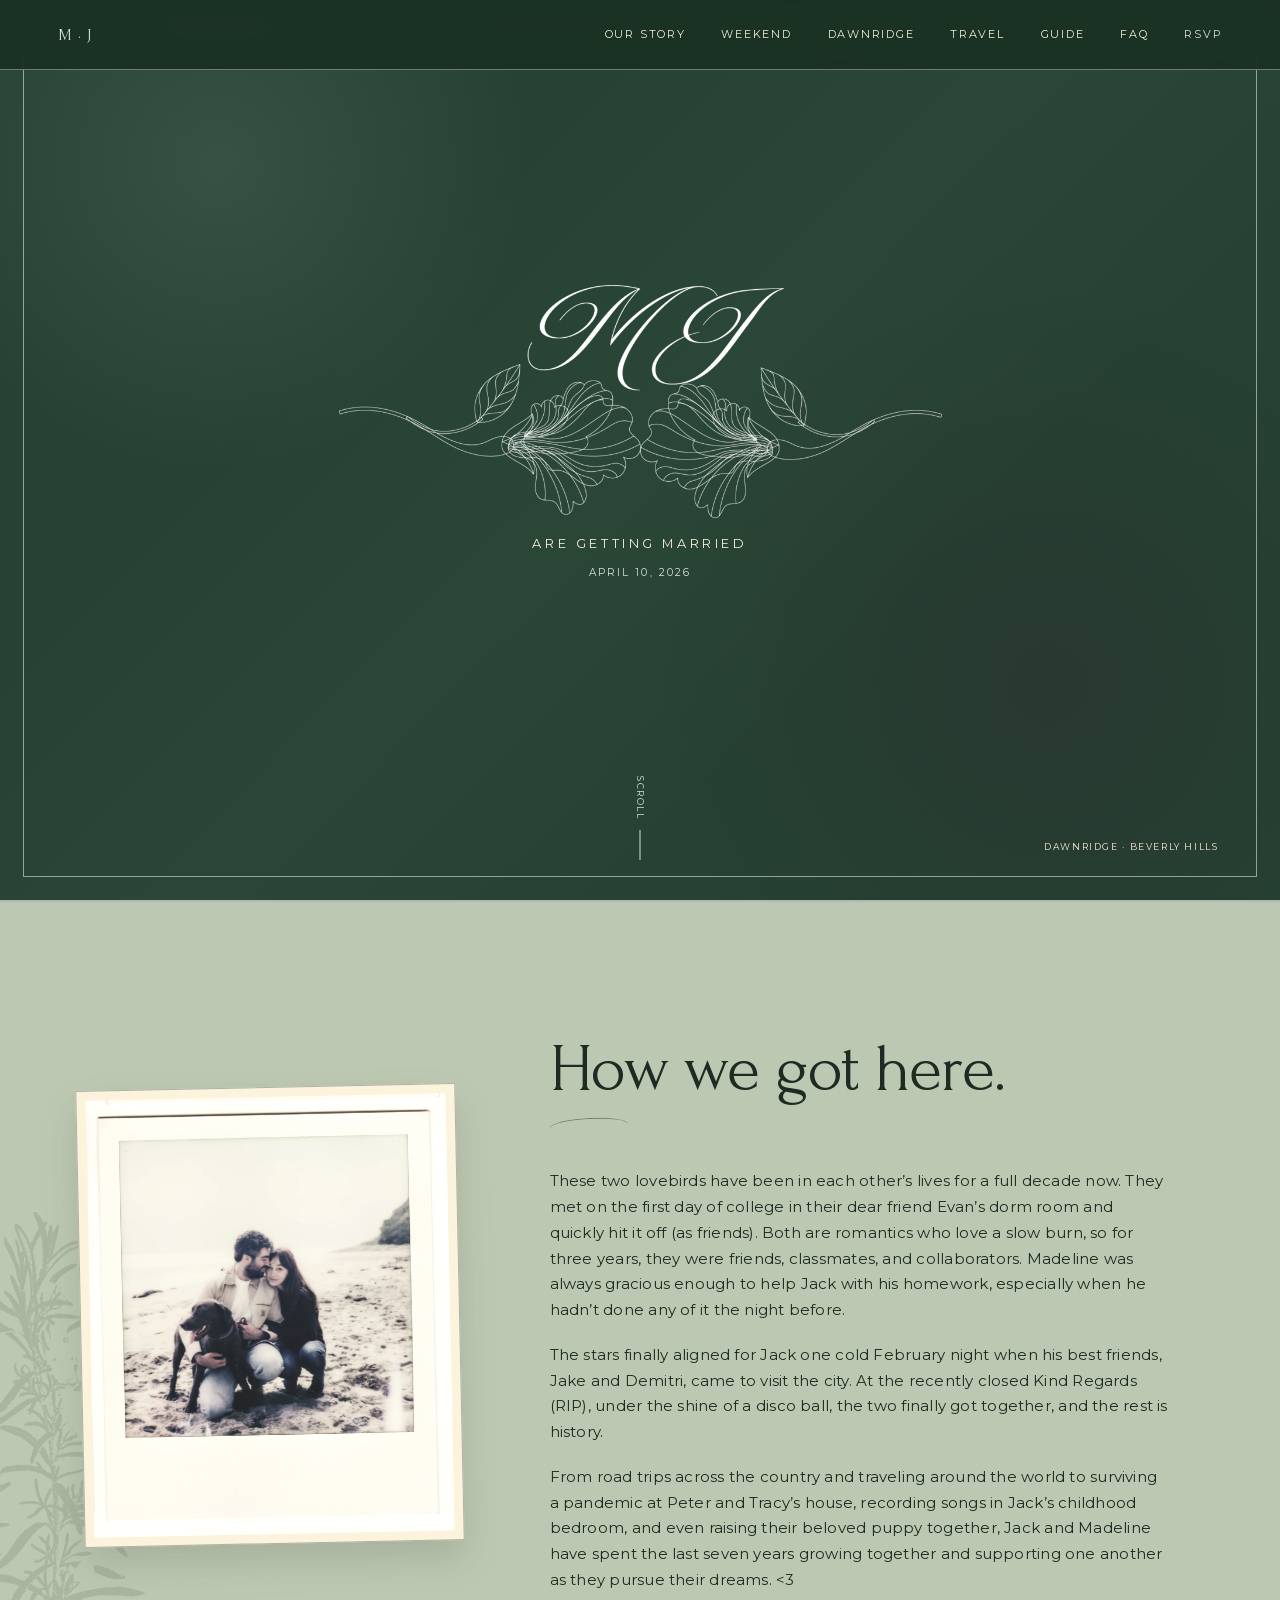
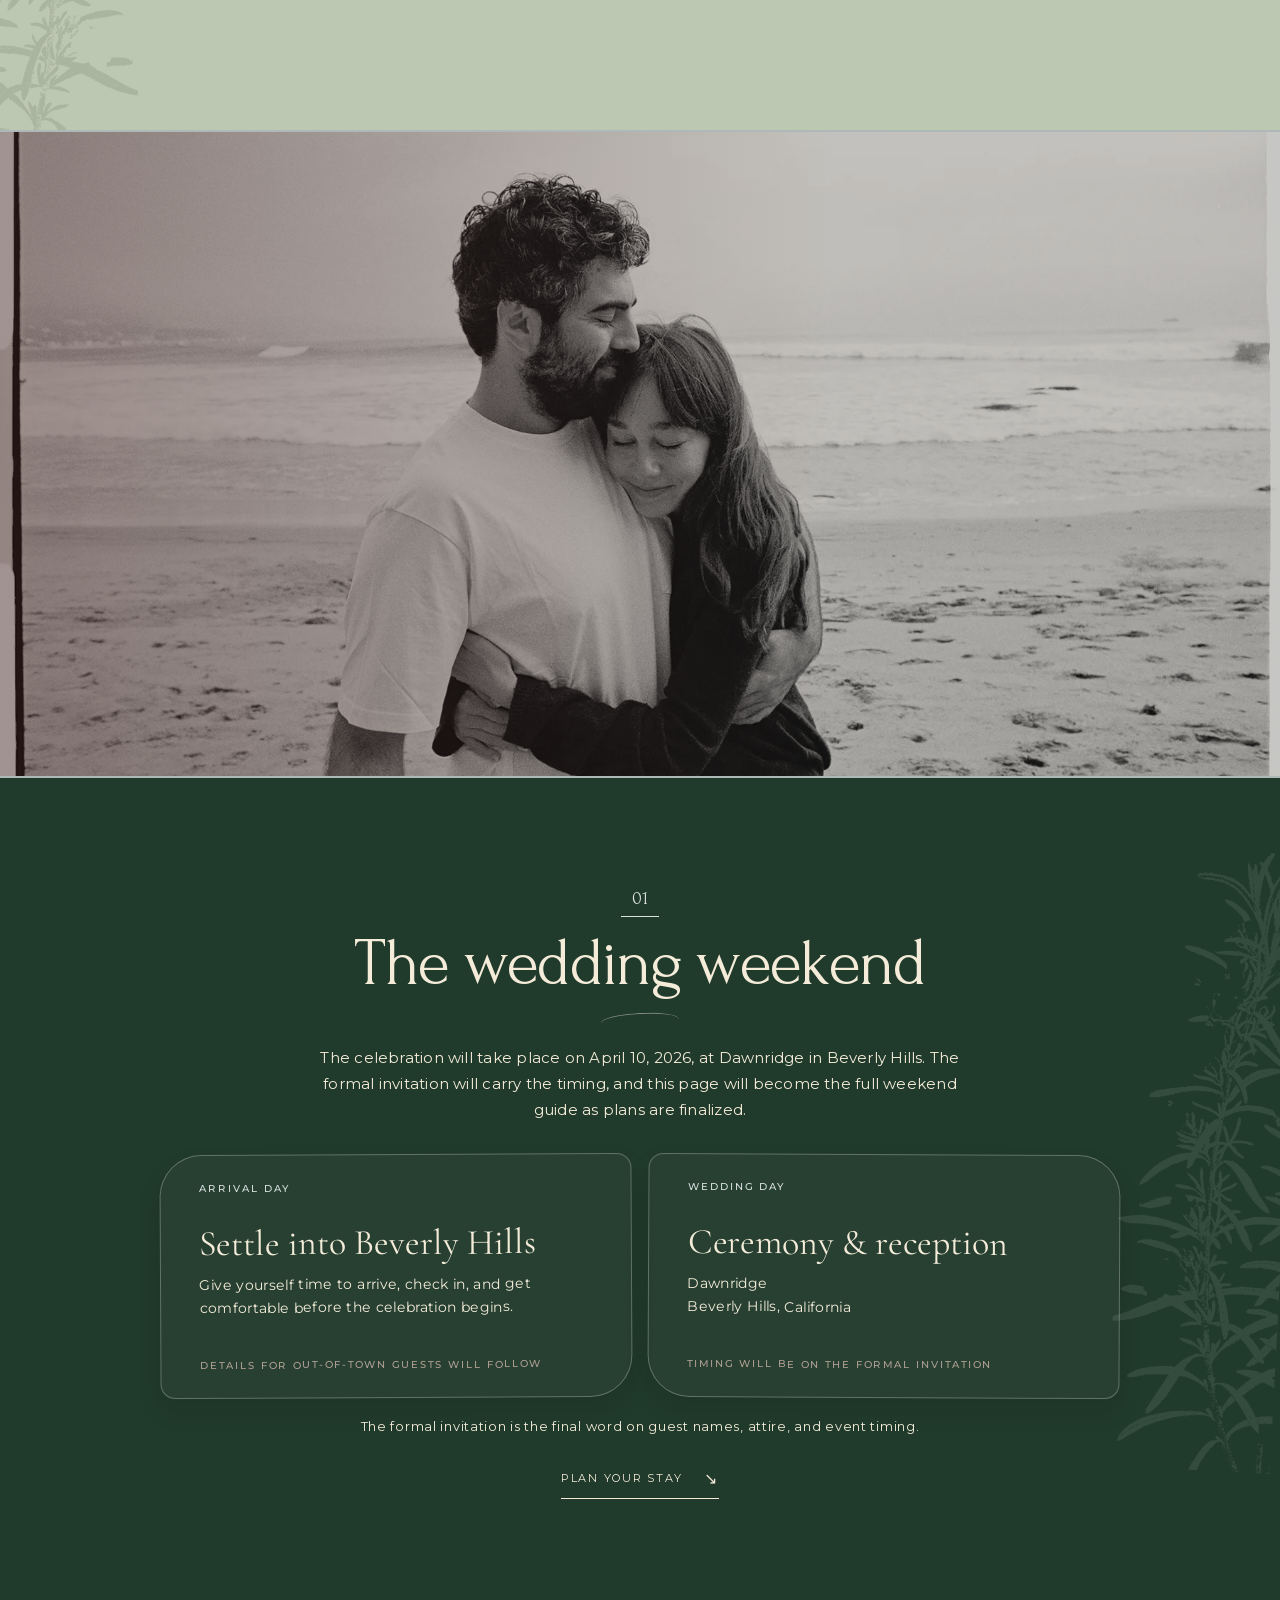
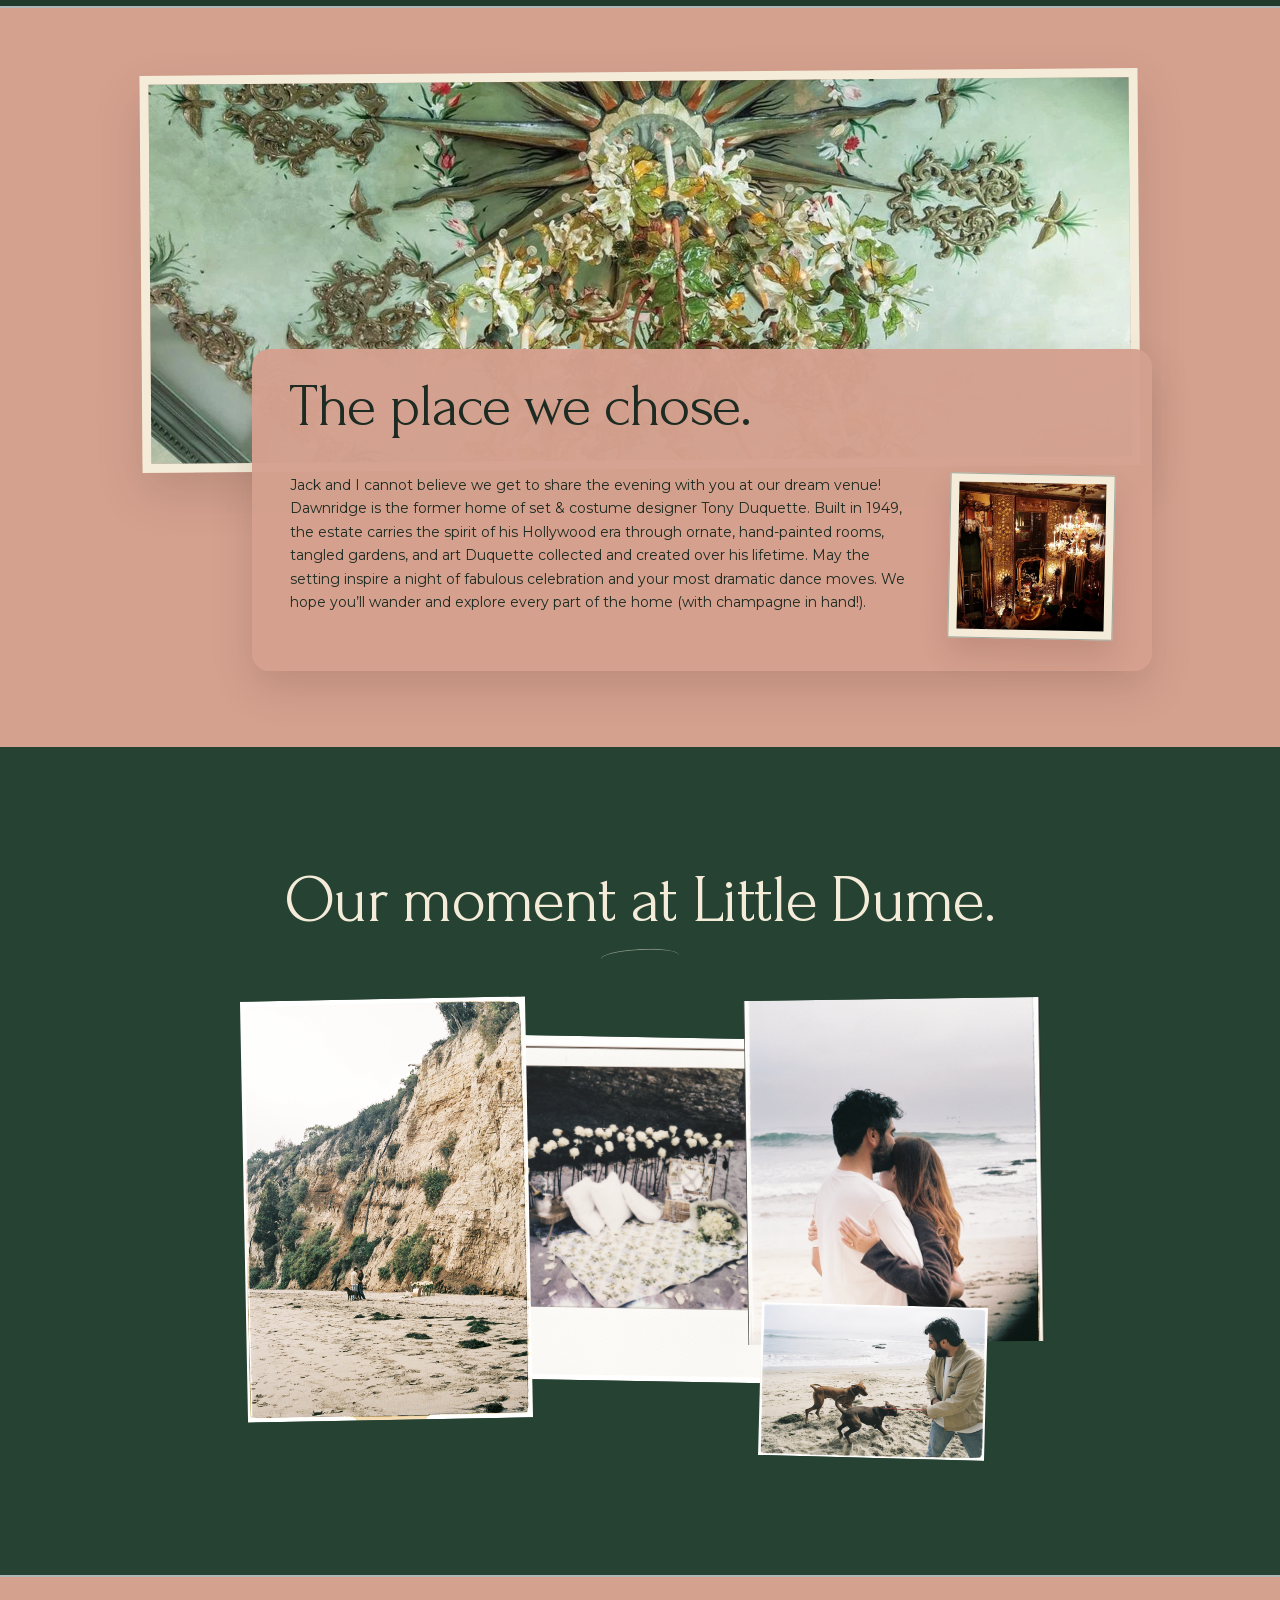
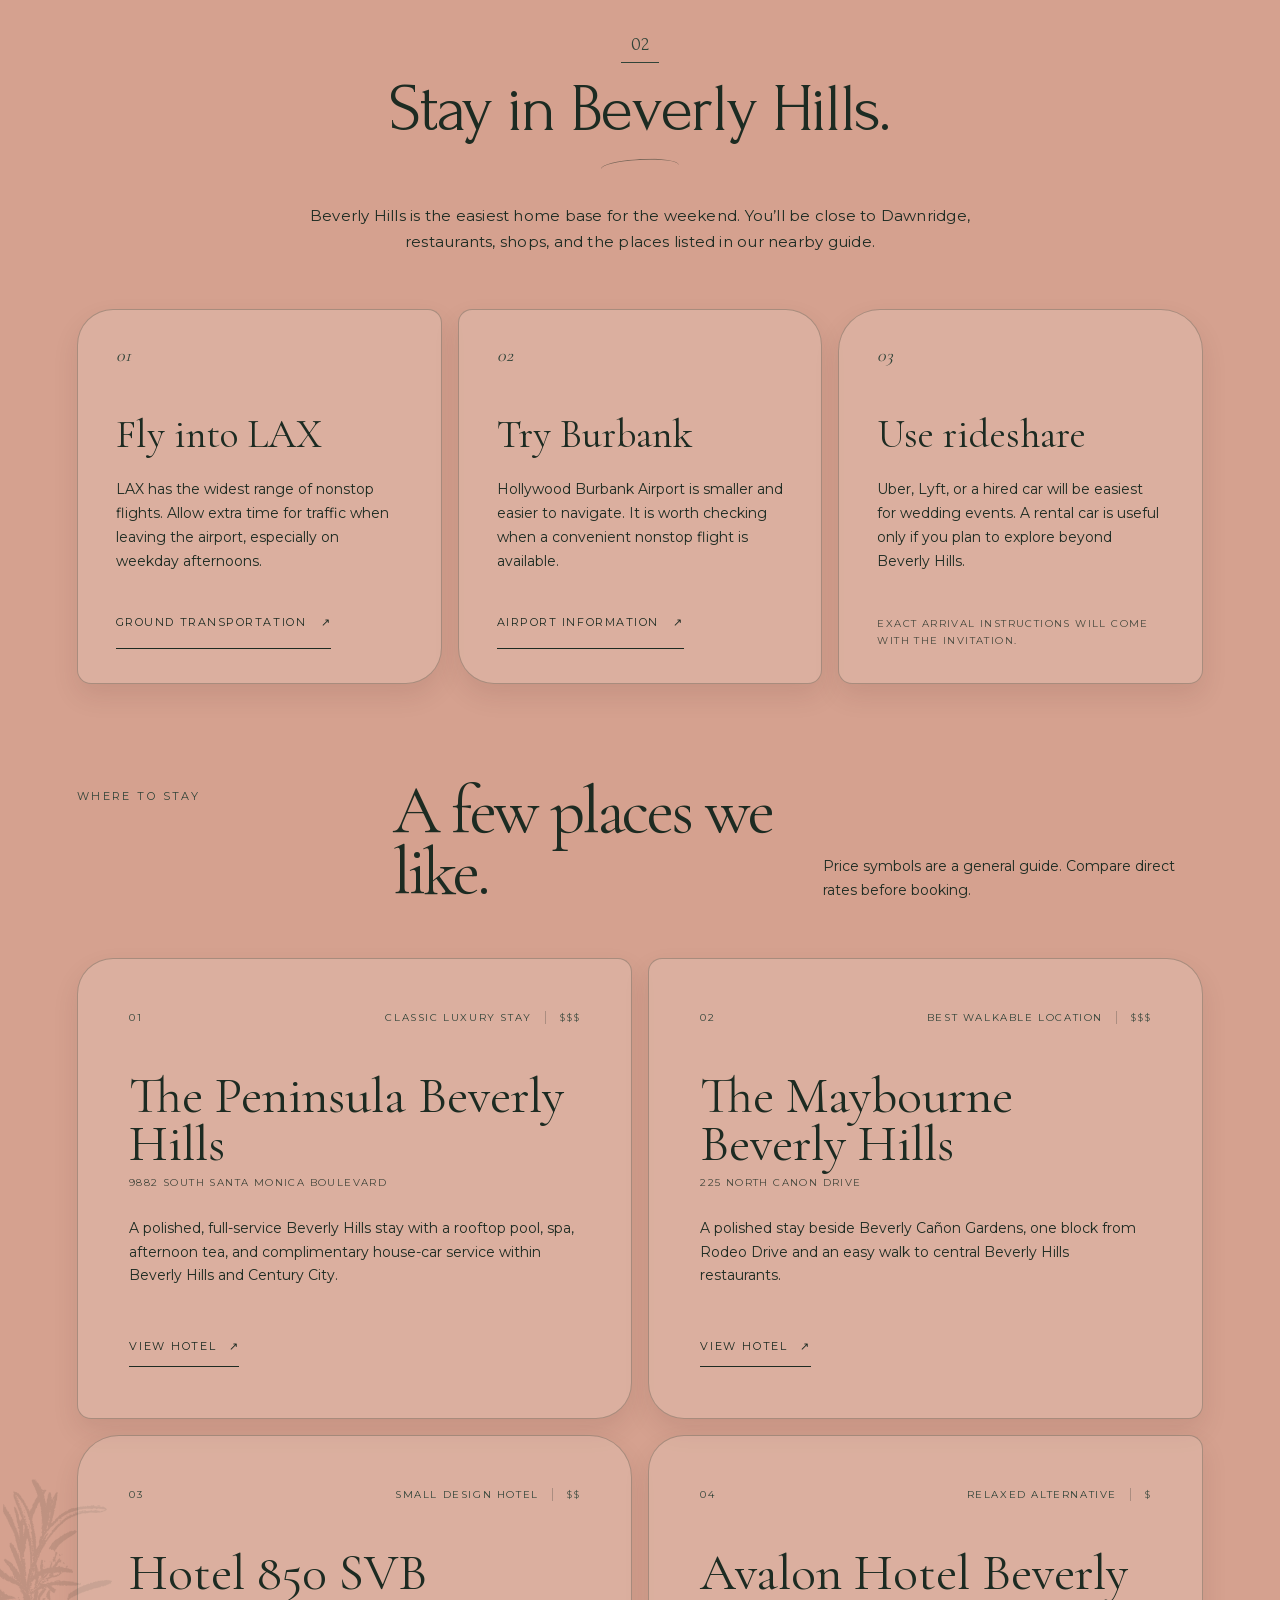
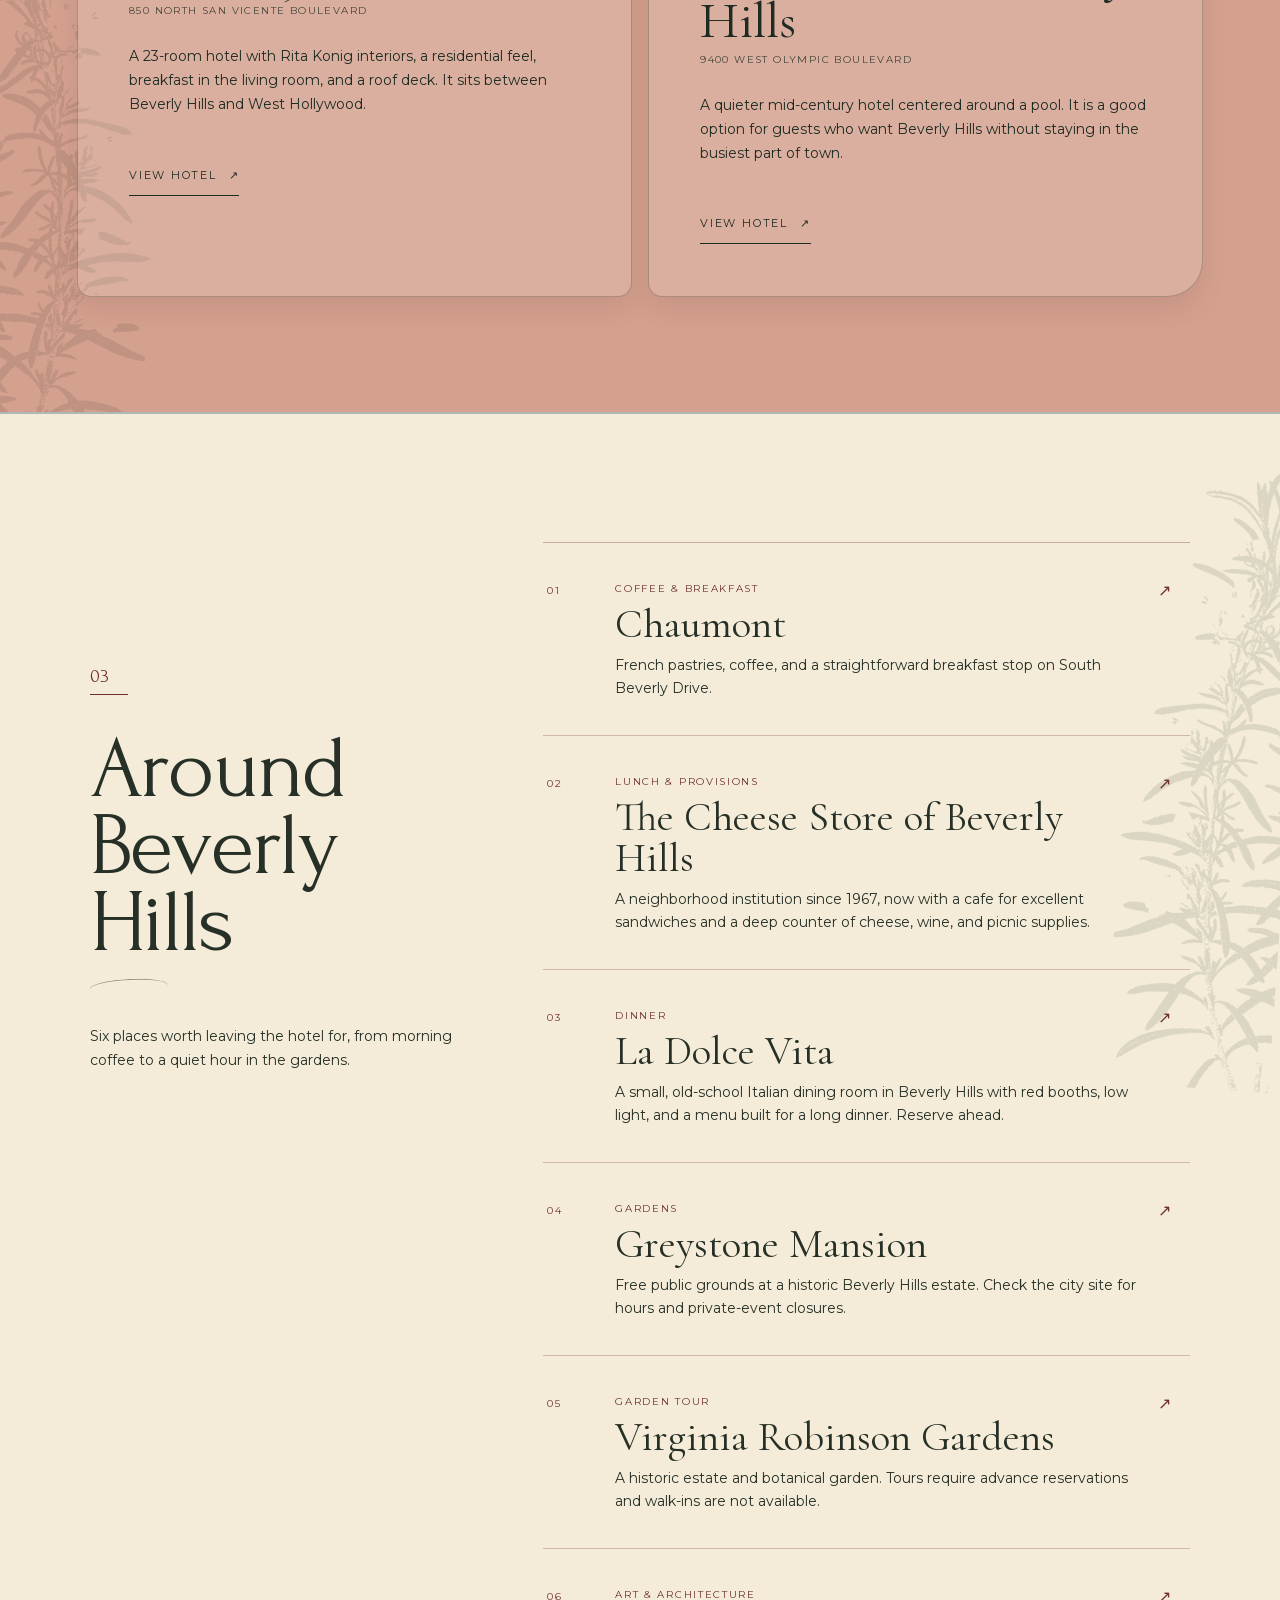
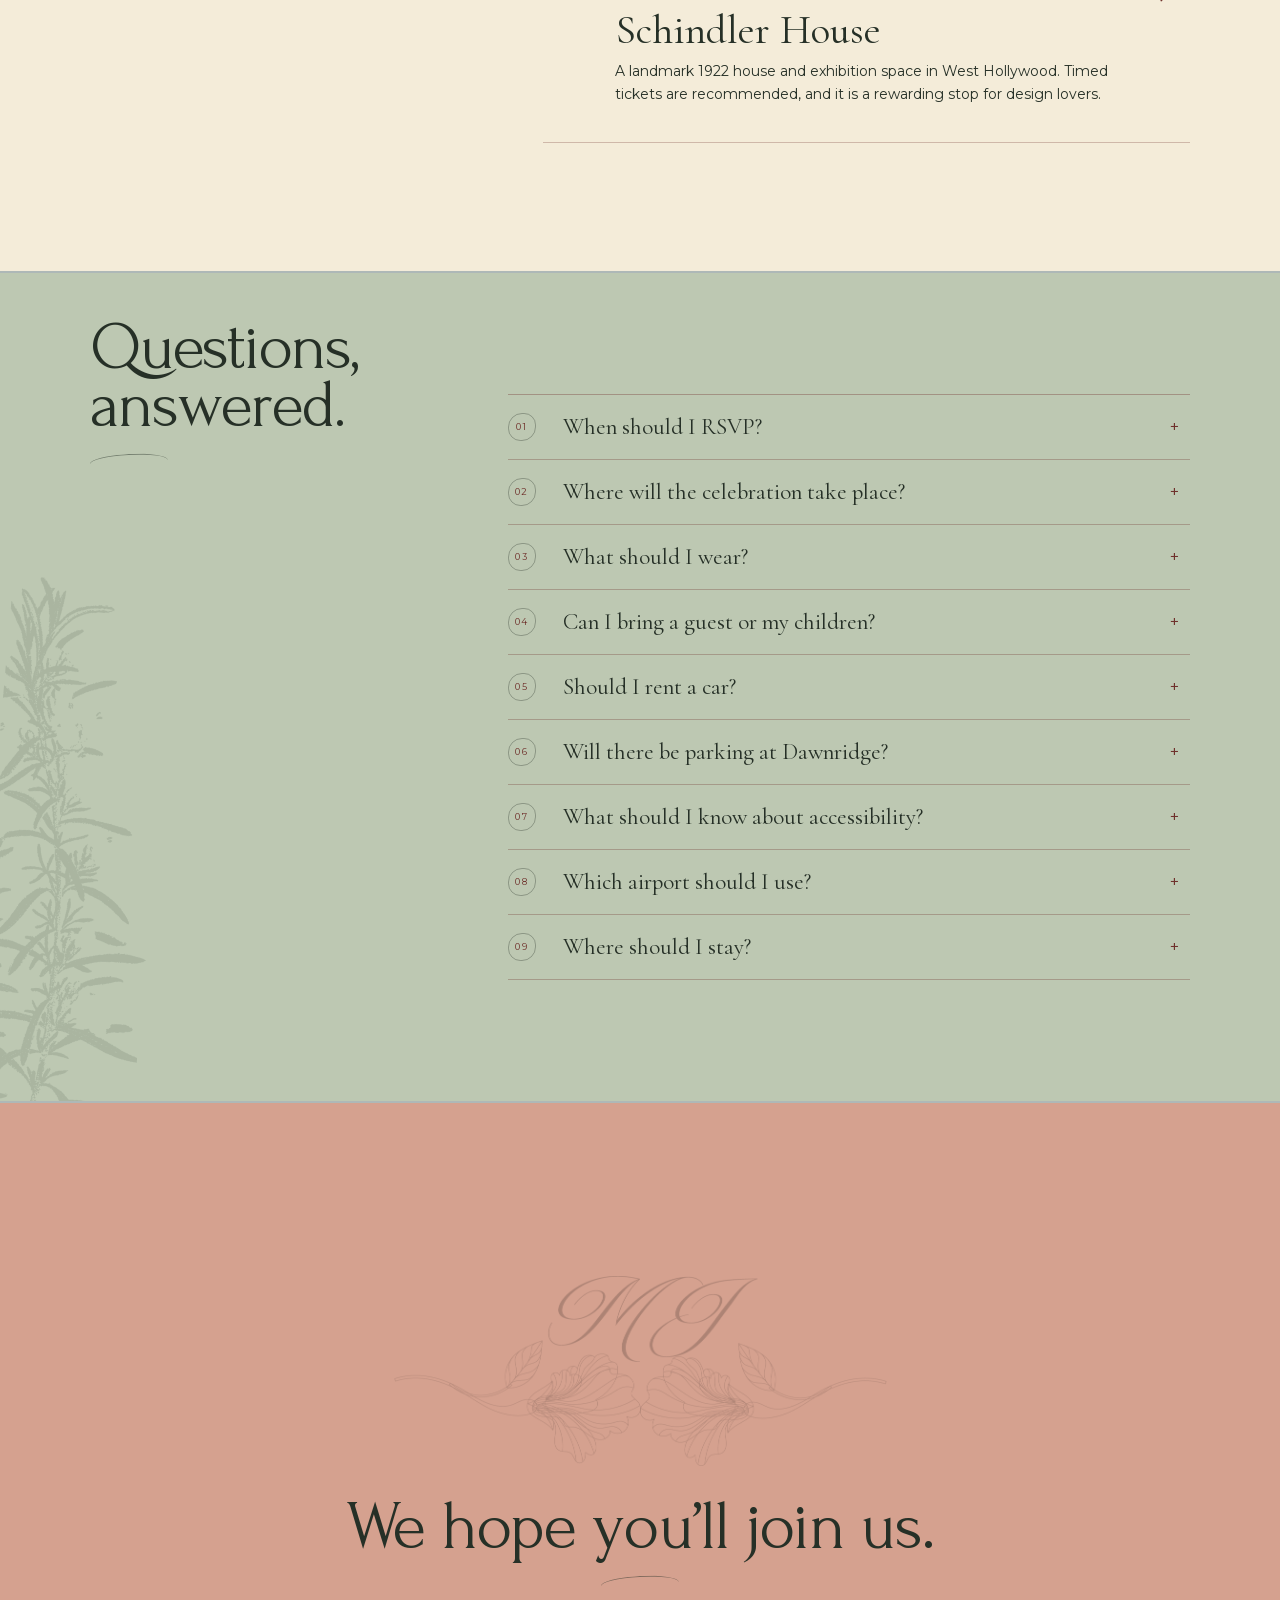
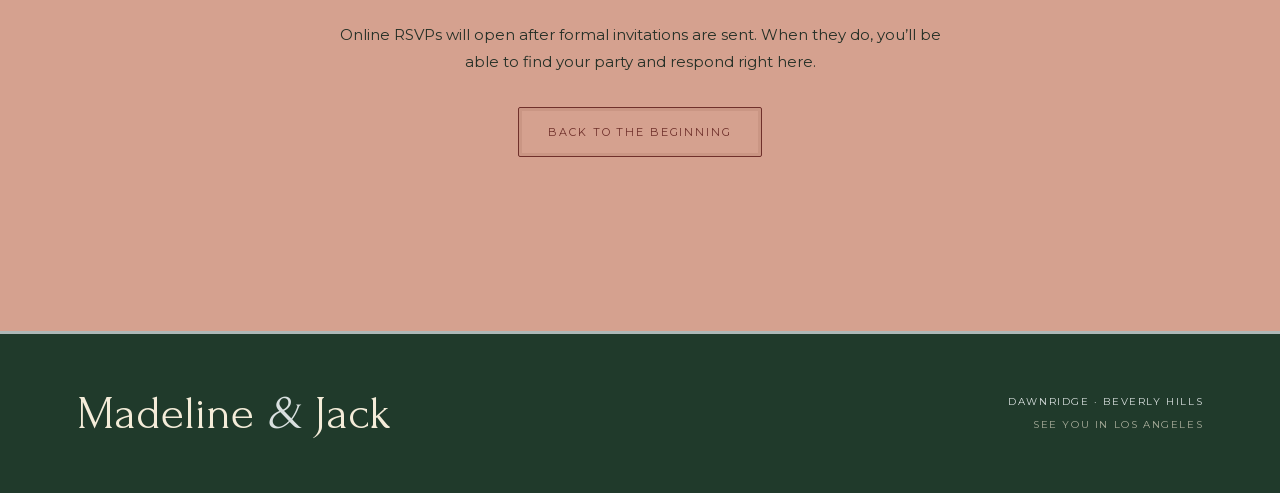
==== index.html @ 305fbe1e "Publish RSVP botanical removal" ====
<!DOCTYPE html><html lang="en"><head><meta charSet="utf-8"/><meta name="viewport" content="width=device-width, initial-scale=1"/><link rel="preload" href="/_next/static/media/01e4147cff8141ee-s.p.10ked.7w885.g.woff2" as="font" crossorigin="" type="font/woff2"/><link rel="preload" href="/_next/static/media/e8f2fbee2754df70-s.p.0fzkl03jw-sdz.woff2" as="font" crossorigin="" type="font/woff2"/><link rel="preload" href="/_next/static/media/ec6b5b74cff4b0c1-s.p.0srh6s0jndk4v.woff2" as="font" crossorigin="" type="font/woff2"/><link rel="preload" as="image" href="/images/monogram-centered.png"/><link rel="preload" as="image" href="/images/story-polaroid.webp"/><link rel="preload" as="image" href="/images/couple-embrace.webp"/><link rel="preload" as="image" href="/images/dawnridge-ceiling.webp"/><link rel="preload" as="image" href="/images/dawnridge-interior.webp"/><link rel="preload" as="image" href="/images/little-dume-cliffs.webp"/><link rel="preload" as="image" href="/images/little-dume-picnic.webp"/><link rel="preload" as="image" href="/images/little-dume-dogs.webp"/><link rel="preload" as="image" href="/images/little-dume-embrace.webp"/><link rel="stylesheet" href="/_next/static/chunks/0gpq45zcuaj_m.css" data-precedence="next"/><link rel="preload" as="script" fetchPriority="low" href="/_next/static/chunks/11qk_vpw_zwkf.js"/><script src="/_next/static/chunks/0d-5~.f~0wtco.js" async=""></script><script src="/_next/static/chunks/10u3y4bw1ayzs.js" async=""></script><script src="/_next/static/chunks/turbopack-0e47rfx~.~3-8.js" async=""></script><script src="/_next/static/chunks/0fsi8lw5utejl.js" async=""></script><script src="/_next/static/chunks/0k6kr~ze-.qya.js" async=""></script><script src="/_next/static/chunks/0d3tkj33oycf2.js" async=""></script><script src="/_next/static/chunks/0c_5-xd4dryol.js" async=""></script><meta name="next-size-adjust" content=""/><title>Madeline &amp; Jack</title><meta name="description" content="Madeline Borehan and Jack Kleinick are getting married at Dawnridge in Beverly Hills on April 10, 2026. Find weekend plans, travel notes, and their guide to the area."/><meta name="robots" content="noindex, nofollow, nocache"/><meta property="og:title" content="Madeline Borehan &amp; Jack Kleinick | April 10, 2026"/><meta property="og:description" content="Madeline Borehan and Jack Kleinick are getting married at Dawnridge in Beverly Hills on April 10, 2026. Find weekend plans, travel notes, and their guide to the area."/><meta property="og:image" content="https://thekleinicks.com/og-homepage.png"/><meta property="og:image:width" content="1200"/><meta property="og:image:height" content="630"/><meta property="og:image:alt" content="MJ monogram and floral linework over the Dawnridge entrance"/><meta property="og:type" content="website"/><meta name="twitter:card" content="summary_large_image"/><meta name="twitter:title" content="Madeline Borehan &amp; Jack Kleinick | April 10, 2026"/><meta name="twitter:description" content="Madeline Borehan and Jack Kleinick are getting married at Dawnridge in Beverly Hills on April 10, 2026. Find weekend plans, travel notes, and their guide to the area."/><meta name="twitter:image" content="https://thekleinicks.com/og-homepage.png"/><link rel="icon" href="/favicon.svg?v=2" type="image/svg+xml"/><link rel="icon" href="/favicon-32.png?v=2" sizes="32x32" type="image/png"/><link rel="apple-touch-icon" href="/apple-touch-icon.png?v=2" sizes="180x180" type="image/png"/><script src="/_next/static/chunks/03~yq9q893hmn.js" noModule=""></script></head><body class="cormorant_garamond_1abb6ad-module__nUEXnW__variable montserrat_c08e6965-module___QwMha__variable forum_282d4571-module__bJGCkG__variable"><div hidden=""><!--$--><!--/$--></div><main class="venue-world"><button type="button" class="opening-moment" aria-label="Enter Madeline and Jack&#x27;s wedding website"><span class="opening-letters" aria-hidden="true"><span>M</span><span>J</span></span><span class="opening-center"><span>April 10, 2026</span><b>Madeline &amp; Jack</b><i>Beverly Hills</i></span><span class="opening-hint">Enter</span></button><header class="site-header"><a class="wordmark" href="#home" aria-label="Madeline Borehan and Jack Kleinick, home">M <span>·</span> J</a><nav aria-label="Primary navigation"><a href="#story">Our story</a><a href="#details">Weekend</a><a href="#venue">Dawnridge</a><a href="#travel">Travel</a><a href="#guide">Guide</a><a href="#faq">FAQ</a><a class="nav-rsvp" href="#rsvp">RSVP</a></nav></header><section class="hero" id="home" aria-labelledby="hero-title"><div class="hero-card"><img alt="Madeline Borehan and Jack Kleinick monogram" width="1300" height="398" decoding="async" data-nimg="1" class="hero-monogram" style="color:transparent" src="/images/monogram-centered.png"/><h1 id="hero-title" class="sr-only">Madeline Borehan and Jack Kleinick are getting married</h1><p>Are getting married</p><p class="hero-date">April 10, 2026</p></div><p class="hero-note hero-note-right">Dawnridge · Beverly Hills</p><a class="scroll-cue" href="#story" aria-label="Continue to our story">Scroll</a></section><section class="story-section" id="story" aria-labelledby="story-title"><div class="story-layout"><div class="story-intro"><h2 id="story-title">How we got here.</h2></div><div class="story-heading"><figure><img alt="Madeline and Jack with their dog during their engagement portrait session" loading="eager" width="1200" height="1458" decoding="async" data-nimg="1" style="color:transparent" src="/images/story-polaroid.webp"/></figure></div><div class="story-copy-layout"><div class="story-copy"><p>These two lovebirds have been in each other’s lives for a full decade now. They met on the first day of college in their dear friend Evan’s dorm room and quickly hit it off (as friends). Both are romantics who love a slow burn, so for three years, they were friends, classmates, and collaborators. Madeline was always gracious enough to help Jack with his homework, especially when he hadn’t done any of it the night before.</p><p>The stars finally aligned for Jack one cold February night when his best friends, Jake and Demitri, came to visit the city. At the recently closed Kind Regards (RIP), under the shine of a disco ball, the two finally got together, and the rest is history.</p><p>From road trips across the country and traveling around the world to surviving a pandemic at Peter and Tracy’s house, recording songs in Jack’s childhood bedroom, and even raising their beloved puppy together, Jack and Madeline have spent the last seven years growing together and supporting one another as they pursue their dreams. &lt;3</p></div></div></div></section><section class="photo-break" aria-label="Madeline and Jack&#x27;s engagement portraits"><img alt="Madeline and Jack during their engagement portrait session" loading="eager" width="1800" height="1219" decoding="async" data-nimg="1" style="color:transparent" src="/images/couple-embrace.webp"/></section><section class="details-section" id="details" aria-labelledby="details-title"><div class="section-number">01</div><h2 id="details-title">The wedding weekend</h2><p class="section-intro">The celebration will take place on April 10, 2026, at Dawnridge in Beverly Hills. The formal invitation will carry the timing, and this page will become the full weekend guide as plans are finalized.</p><div class="weekend-grid"><article><span>Arrival day</span><h3>Settle into Beverly Hills</h3><p>Give yourself time to arrive, check in, and get comfortable before the celebration begins.</p><strong>Details for out-of-town guests will follow</strong></article><article><span>Wedding day</span><h3>Ceremony &amp; reception</h3><p>Dawnridge<br/>Beverly Hills, California</p><strong>Timing will be on the formal invitation</strong></article></div><p class="weekend-note">The formal invitation is the final word on guest names, attire, and event timing.</p><a class="text-link" href="#travel">Plan your stay <span>↘︎</span></a></section><section class="venue-section" id="venue" aria-labelledby="venue-title"><div class="venue-image tall-image"><img alt="Painted ceiling and chandelier at Dawnridge" loading="eager" decoding="async" data-nimg="fill" style="position:absolute;height:100%;width:100%;left:0;top:0;right:0;bottom:0;color:transparent" src="/images/dawnridge-ceiling.webp"/></div><div class="venue-copy"><h2 id="venue-title">The place we chose.</h2><p>Jack and I cannot believe we get to share the evening with you at our dream venue! Dawnridge is the former home of set &amp; costume designer Tony Duquette. Built in 1949, the estate carries the spirit of his Hollywood era through ornate, hand-painted rooms, tangled gardens, and art Duquette collected and created over his lifetime. May the setting inspire a night of fabulous celebration and your most dramatic dance moves. We hope you’ll wander and explore every part of the home (with champagne in hand!).</p><div class="mini-image"><img alt="Richly decorated room at Dawnridge" loading="eager" decoding="async" data-nimg="fill" style="position:absolute;height:100%;width:100%;left:0;top:0;right:0;bottom:0;color:transparent" src="/images/dawnridge-interior.webp"/></div></div></section><section class="gallery-section" id="engagement" aria-labelledby="gallery-title"><h2 id="gallery-title">Our moment at Little Dume.</h2><div class="gallery-grid"><figure class="gallery-one"><img alt="Madeline and Jack beneath the cliffs at Little Dume after their engagement" loading="eager" decoding="async" data-nimg="fill" style="position:absolute;height:100%;width:100%;left:0;top:0;right:0;bottom:0;object-fit:contain;color:transparent" src="/images/little-dume-cliffs.webp"/></figure><figure class="gallery-two"><img alt="The engagement picnic at Little Dume" loading="eager" decoding="async" data-nimg="fill" style="position:absolute;height:100%;width:100%;left:0;top:0;right:0;bottom:0;object-fit:contain;color:transparent" src="/images/little-dume-picnic.webp"/></figure><figure class="gallery-three"><img alt="Jack playing with the dogs on the beach at Little Dume" loading="eager" decoding="async" data-nimg="fill" style="position:absolute;height:100%;width:100%;left:0;top:0;right:0;bottom:0;object-fit:contain;color:transparent" src="/images/little-dume-dogs.webp"/></figure><figure class="gallery-four"><img alt="Jack kissing Madeline on the forehead at Little Dume" loading="eager" decoding="async" data-nimg="fill" style="position:absolute;height:100%;width:100%;left:0;top:0;right:0;bottom:0;object-fit:contain;color:transparent" src="/images/little-dume-embrace.webp"/></figure></div></section><section class="travel-section" id="travel" aria-labelledby="travel-title"><div class="section-number">02</div><h2 id="travel-title">Stay in Beverly Hills.</h2><p class="section-intro">Beverly Hills is the easiest home base for the weekend. You’ll be close to Dawnridge, restaurants, shops, and the places listed in our nearby guide.</p><div class="arrival-grid"><article><p class="card-number">01</p><h3>Fly into LAX</h3><p>LAX has the widest range of nonstop flights. Allow extra time for traffic when leaving the airport, especially on weekday afternoons.</p><a href="https://www.flylax.com/lax-traffic-and-ground-transportation" target="_blank" rel="noreferrer">Ground transportation <span>↗︎</span></a></article><article><p class="card-number">02</p><h3>Try Burbank</h3><p>Hollywood Burbank Airport is smaller and easier to navigate. It is worth checking when a convenient nonstop flight is available.</p><a href="https://www.hollywoodburbankairport.com/ground-transportation/shuttles-taxis/" target="_blank" rel="noreferrer">Airport information <span>↗︎</span></a></article><article><p class="card-number">03</p><h3>Use rideshare</h3><p>Uber, Lyft, or a hired car will be easiest for wedding events. A rental car is useful only if you plan to explore beyond Beverly Hills.</p><span class="travel-fine-print">Exact arrival instructions will come with the invitation.</span></article></div><div class="hotel-heading"><p class="eyebrow">Where to stay</p><h3>A few places we like.</h3><p>Price symbols are a general guide. Compare direct rates before booking.</p></div><div class="hotel-grid"><article><div class="hotel-topline"><span>01</span><span class="hotel-meta"><span>Classic luxury stay</span><span class="hotel-price" aria-label="Relative price tier 3 of 3">$$$</span></span></div><h4>The Peninsula Beverly Hills</h4><p class="hotel-address">9882 South Santa Monica Boulevard</p><p>A polished, full-service Beverly Hills stay with a rooftop pool, spa, afternoon tea, and complimentary house-car service within Beverly Hills and Century City.</p><a href="https://www.peninsula.com/en/beverly-hills/5-star-luxury-hotel-beverly-hills" target="_blank" rel="noreferrer">View hotel <span>↗︎</span></a></article><article><div class="hotel-topline"><span>02</span><span class="hotel-meta"><span>Best walkable location</span><span class="hotel-price" aria-label="Relative price tier 3 of 3">$$$</span></span></div><h4>The Maybourne Beverly Hills</h4><p class="hotel-address">225 North Canon Drive</p><p>A polished stay beside Beverly Cañon Gardens, one block from Rodeo Drive and an easy walk to central Beverly Hills restaurants.</p><a href="https://www.maybourne.com/en/hotels/the-maybourne-beverly-hills" target="_blank" rel="noreferrer">View hotel <span>↗︎</span></a></article><article><div class="hotel-topline"><span>03</span><span class="hotel-meta"><span>Small design hotel</span><span class="hotel-price" aria-label="Relative price tier 2 of 3">$$</span></span></div><h4>Hotel 850 SVB</h4><p class="hotel-address">850 North San Vicente Boulevard</p><p>A 23-room hotel with Rita Konig interiors, a residential feel, breakfast in the living room, and a roof deck. It sits between Beverly Hills and West Hollywood.</p><a href="https://www.hotel850svb.com/" target="_blank" rel="noreferrer">View hotel <span>↗︎</span></a></article><article><div class="hotel-topline"><span>04</span><span class="hotel-meta"><span>Relaxed alternative</span><span class="hotel-price" aria-label="Relative price tier 1 of 3">$</span></span></div><h4>Avalon Hotel Beverly Hills</h4><p class="hotel-address">9400 West Olympic Boulevard</p><p>A quieter mid-century hotel centered around a pool. It is a good option for guests who want Beverly Hills without staying in the busiest part of town.</p><a href="https://www.avalon-hotel.com/beverly-hills/" target="_blank" rel="noreferrer">View hotel <span>↗︎</span></a></article></div></section><section class="guide-section" id="guide" aria-labelledby="guide-title"><div class="guide-heading"><div class="section-number">03</div><h2 id="guide-title">Around Beverly Hills</h2><p>Six places worth leaving the hotel for, from morning coffee to a quiet hour in the gardens.</p></div><div class="guide-list"><a href="https://www.chaumontbakery.com/" target="_blank" rel="noreferrer"><span>01</span><div><small>Coffee &amp; breakfast</small><h3>Chaumont</h3><p>French pastries, coffee, and a straightforward breakfast stop on South Beverly Drive.</p></div><b aria-hidden="true">↗︎</b></a><a href="https://cheesestore.com/" target="_blank" rel="noreferrer"><span>02</span><div><small>Lunch &amp; provisions</small><h3>The Cheese Store of Beverly Hills</h3><p>A neighborhood institution since 1967, now with a cafe for excellent sandwiches and a deep counter of cheese, wine, and picnic supplies.</p></div><b aria-hidden="true">↗︎</b></a><a href="https://www.ladolcevitabeverlyhills.com/" target="_blank" rel="noreferrer"><span>03</span><div><small>Dinner</small><h3>La Dolce Vita</h3><p>A small, old-school Italian dining room in Beverly Hills with red booths, low light, and a menu built for a long dinner. Reserve ahead.</p></div><b aria-hidden="true">↗︎</b></a><a href="https://beverlyhills.org/441/Visit-Greystone" target="_blank" rel="noreferrer"><span>04</span><div><small>Gardens</small><h3>Greystone Mansion</h3><p>Free public grounds at a historic Beverly Hills estate. Check the city site for hours and private-event closures.</p></div><b aria-hidden="true">↗︎</b></a><a href="https://parks.lacounty.gov/virginia-robinson-gardens/" target="_blank" rel="noreferrer"><span>05</span><div><small>Garden tour</small><h3>Virginia Robinson Gardens</h3><p>A historic estate and botanical garden. Tours require advance reservations and walk-ins are not available.</p></div><b aria-hidden="true">↗︎</b></a><a href="https://www.makcenter.org/planyourvisit" target="_blank" rel="noreferrer"><span>06</span><div><small>Art &amp; architecture</small><h3>Schindler House</h3><p>A landmark 1922 house and exhibition space in West Hollywood. Timed tickets are recommended, and it is a rewarding stop for design lovers.</p></div><b aria-hidden="true">↗︎</b></a></div></section><section class="faq-section" id="faq" aria-labelledby="faq-title"><div><h2 id="faq-title">Questions,<br/>answered.</h2></div><div class="faq-list"><details><summary><span>01</span>When should I RSVP?</summary><p>RSVPs are not open yet. Your formal invitation will include the deadline and instructions for responding here.</p></details><details><summary><span>02</span>Where will the celebration take place?</summary><p>The celebration will take place at Dawnridge in Beverly Hills, California. The full address and arrival notes will be shared directly with invited guests.</p></details><details><summary><span>03</span>What should I wear?</summary><p>Dress code will be provided with the formal invitation. Check back here for an inspiration board.</p></details><details><summary><span>04</span>Can I bring a guest or my children?</summary><p>Please refer to the names listed on your formal invitation. If you have a question about your party, reach out to Madeline or Jack directly.</p></details><details><summary><span>05</span>Should I rent a car?</summary><p>A car is useful if you plan to explore Los Angeles, but it is not necessary for the wedding itself. Rideshare is the simplest option for getting to and from Dawnridge. Please do not plan to drive after the reception.</p></details><details><summary><span>06</span>Will there be parking at Dawnridge?</summary><p>Rideshare is encouraged, as parking is limited. Details will be posted closer to the date.</p></details><details><summary><span>07</span>What should I know about accessibility?</summary><p>The venue features multiple levels and stairs, and the evening will take place both indoors and outdoors. We recommend wearing low heels or comfortable shoes to navigate the space. If you have any accessibility concerns or questions about the venue layout, please let us know in advance so we can help make your evening as comfortable as possible.</p></details><details><summary><span>08</span>Which airport should I use?</summary><p>LAX has the widest range of flights. Hollywood Burbank Airport is smaller and can be an easier option when a nonstop flight is available. Travel time from either airport depends heavily on Los Angeles traffic.</p></details><details><summary><span>09</span>Where should I stay?</summary><p>We recommend staying in or just outside Beverly Hills. The Peninsula is the classic luxury option, The Maybourne is the most walkable, Hotel 850 SVB is the small design-led pick, and Avalon is the most relaxed. More details are in the travel section above.</p></details></div></section><section class="rsvp-section" id="rsvp" aria-labelledby="rsvp-title"><img alt="" loading="lazy" width="1300" height="398" decoding="async" data-nimg="1" class="rsvp-monogram" style="color:transparent" src="/images/monogram-centered.png"/><h2 id="rsvp-title">We hope you’ll join us.</h2><p>Online RSVPs will open after formal invitations are sent. When they do, you’ll be able to find your party and respond right here.</p><a class="button" href="#home">Back to the beginning</a></section><footer><p>Madeline <i>&amp;</i> Jack</p><div><span>Dawnridge · Beverly Hills</span><small>See you in Los Angeles</small></div></footer></main><!--$--><!--/$--><script src="/_next/static/chunks/11qk_vpw_zwkf.js" id="_R_" async=""></script><script>(self.__next_f=self.__next_f||[]).push([0])</script><script>self.__next_f.push([1,"1:\"$Sreact.fragment\"\n2:I[39756,[\"/_next/static/chunks/0fsi8lw5utejl.js\",\"/_next/static/chunks/0k6kr~ze-.qya.js\",\"/_next/static/chunks/0d3tkj33oycf2.js\"],\"default\"]\n3:I[37457,[\"/_next/static/chunks/0fsi8lw5utejl.js\",\"/_next/static/chunks/0k6kr~ze-.qya.js\",\"/_next/static/chunks/0d3tkj33oycf2.js\"],\"default\"]\n4:I[57161,[\"/_next/static/chunks/0fsi8lw5utejl.js\",\"/_next/static/chunks/0k6kr~ze-.qya.js\",\"/_next/static/chunks/0d3tkj33oycf2.js\",\"/_next/static/chunks/0c_5-xd4dryol.js\"],\"default\"]\n5:I[5500,[\"/_next/static/chunks/0fsi8lw5utejl.js\",\"/_next/static/chunks/0k6kr~ze-.qya.js\",\"/_next/static/chunks/0d3tkj33oycf2.js\",\"/_next/static/chunks/0c_5-xd4dryol.js\"],\"Image\"]\n14:I[68027,[\"/_next/static/chunks/0fsi8lw5utejl.js\",\"/_next/static/chunks/0k6kr~ze-.qya.js\",\"/_next/static/chunks/0d3tkj33oycf2.js\"],\"default\",1]\n:HL[\"/_next/static/chunks/0gpq45zcuaj_m.css\",\"style\"]\n:HL[\"/_next/static/media/01e4147cff8141ee-s.p.10ked.7w885.g.woff2\",\"font\",{\"crossOrigin\":\"\",\"type\":\"font/woff2\"}]\n:HL[\"/_next/static/media/e8f2fbee2754df70-s.p.0fzkl03jw-sdz.woff2\",\"font\",{\"crossOrigin\":\"\",\"type\":\"font/woff2\"}]\n:HL[\"/_next/static/media/ec6b5b74cff4b0c1-s.p.0srh6s0jndk4v.woff2\",\"font\",{\"crossOrigin\":\"\",\"type\":\"font/woff2\"}]\n"])</script><script>self.__next_f.push([1,"0:{\"P\":null,\"c\":[\"\",\"\"],\"q\":\"\",\"i\":false,\"f\":[[[\"\",{\"children\":[\"__PAGE__\",{}]},\"$undefined\",\"$undefined\",16],[[\"$\",\"$1\",\"c\",{\"children\":[[[\"$\",\"link\",\"0\",{\"rel\":\"stylesheet\",\"href\":\"/_next/static/chunks/0gpq45zcuaj_m.css\",\"precedence\":\"next\",\"crossOrigin\":\"$undefined\",\"nonce\":\"$undefined\"}],[\"$\",\"script\",\"script-0\",{\"src\":\"/_next/static/chunks/0fsi8lw5utejl.js\",\"async\":true,\"nonce\":\"$undefined\"}],[\"$\",\"script\",\"script-1\",{\"src\":\"/_next/static/chunks/0k6kr~ze-.qya.js\",\"async\":true,\"nonce\":\"$undefined\"}],[\"$\",\"script\",\"script-2\",{\"src\":\"/_next/static/chunks/0d3tkj33oycf2.js\",\"async\":true,\"nonce\":\"$undefined\"}]],[\"$\",\"html\",null,{\"lang\":\"en\",\"children\":[\"$\",\"body\",null,{\"className\":\"cormorant_garamond_1abb6ad-module__nUEXnW__variable montserrat_c08e6965-module___QwMha__variable forum_282d4571-module__bJGCkG__variable\",\"children\":[\"$\",\"$L2\",null,{\"parallelRouterKey\":\"children\",\"error\":\"$undefined\",\"errorStyles\":\"$undefined\",\"errorScripts\":\"$undefined\",\"template\":[\"$\",\"$L3\",null,{}],\"templateStyles\":\"$undefined\",\"templateScripts\":\"$undefined\",\"notFound\":[[[\"$\",\"title\",null,{\"children\":\"404: This page could not be found.\"}],[\"$\",\"div\",null,{\"style\":{\"fontFamily\":\"system-ui,\\\"Segoe UI\\\",Roboto,Helvetica,Arial,sans-serif,\\\"Apple Color Emoji\\\",\\\"Segoe UI Emoji\\\"\",\"height\":\"100vh\",\"textAlign\":\"center\",\"display\":\"flex\",\"flexDirection\":\"column\",\"alignItems\":\"center\",\"justifyContent\":\"center\"},\"children\":[\"$\",\"div\",null,{\"children\":[[\"$\",\"style\",null,{\"dangerouslySetInnerHTML\":{\"__html\":\"body{color:#000;background:#fff;margin:0}.next-error-h1{border-right:1px solid rgba(0,0,0,.3)}@media (prefers-color-scheme:dark){body{color:#fff;background:#000}.next-error-h1{border-right:1px solid rgba(255,255,255,.3)}}\"}}],[\"$\",\"h1\",null,{\"className\":\"next-error-h1\",\"style\":{\"display\":\"inline-block\",\"margin\":\"0 20px 0 0\",\"padding\":\"0 23px 0 0\",\"fontSize\":24,\"fontWeight\":500,\"verticalAlign\":\"top\",\"lineHeight\":\"49px\"},\"children\":404}],[\"$\",\"div\",null,{\"style\":{\"display\":\"inline-block\"},\"children\":[\"$\",\"h2\",null,{\"style\":{\"fontSize\":14,\"fontWeight\":400,\"lineHeight\":\"49px\",\"margin\":0},\"children\":\"This page could not be found.\"}]}]]}]}]],[]],\"forbidden\":\"$undefined\",\"unauthorized\":\"$undefined\"}]}]}]]}],{\"children\":[[\"$\",\"$1\",\"c\",{\"children\":[[\"$\",\"main\",null,{\"className\":\"venue-world\",\"children\":[[\"$\",\"$L4\",null,{}],[\"$\",\"header\",null,{\"className\":\"site-header\",\"children\":[[\"$\",\"a\",null,{\"className\":\"wordmark\",\"href\":\"#home\",\"aria-label\":\"Madeline Borehan and Jack Kleinick, home\",\"children\":[\"M \",[\"$\",\"span\",null,{\"children\":\"·\"}],\" J\"]}],[\"$\",\"nav\",null,{\"aria-label\":\"Primary navigation\",\"children\":[[\"$\",\"a\",null,{\"href\":\"#story\",\"children\":\"Our story\"}],[\"$\",\"a\",null,{\"href\":\"#details\",\"children\":\"Weekend\"}],[\"$\",\"a\",null,{\"href\":\"#venue\",\"children\":\"Dawnridge\"}],[\"$\",\"a\",null,{\"href\":\"#travel\",\"children\":\"Travel\"}],[\"$\",\"a\",null,{\"href\":\"#guide\",\"children\":\"Guide\"}],[\"$\",\"a\",null,{\"href\":\"#faq\",\"children\":\"FAQ\"}],[\"$\",\"a\",null,{\"className\":\"nav-rsvp\",\"href\":\"#rsvp\",\"children\":\"RSVP\"}]]}]]}],[\"$\",\"section\",null,{\"className\":\"hero\",\"id\":\"home\",\"aria-labelledby\":\"hero-title\",\"children\":[[\"$\",\"div\",null,{\"className\":\"hero-card\",\"children\":[[\"$\",\"$L5\",null,{\"className\":\"hero-monogram\",\"src\":\"/images/monogram-centered.png\",\"alt\":\"Madeline Borehan and Jack Kleinick monogram\",\"width\":1300,\"height\":398,\"priority\":true}],[\"$\",\"h1\",null,{\"id\":\"hero-title\",\"className\":\"sr-only\",\"children\":\"Madeline Borehan and Jack Kleinick are getting married\"}],[\"$\",\"p\",null,{\"children\":\"Are getting married\"}],[\"$\",\"p\",null,{\"className\":\"hero-date\",\"children\":\"April 10, 2026\"}]]}],[\"$\",\"p\",null,{\"className\":\"hero-note hero-note-right\",\"children\":\"Dawnridge · Beverly Hills\"}],[\"$\",\"a\",null,{\"className\":\"scroll-cue\",\"href\":\"#story\",\"aria-label\":\"Continue to our story\",\"children\":\"Scroll\"}]]}],[\"$\",\"section\",null,{\"className\":\"story-section\",\"id\":\"story\",\"aria-labelledby\":\"story-title\",\"children\":[\"$\",\"div\",null,{\"className\":\"story-layout\",\"children\":[[\"$\",\"div\",null,{\"className\":\"story-intro\",\"children\":[\"$\",\"h2\",null,{\"id\":\"story-title\",\"children\":\"How we got here.\"}]}],[\"$\",\"div\",null,{\"className\":\"story-heading\",\"children\":[\"$\",\"figure\",null,{\"children\":[\"$\",\"$L5\",null,{\"src\":\"/images/story-polaroid.webp\",\"alt\":\"Madeline and Jack with their dog during their engagement portrait session\",\"width\":1200,\"height\":1458,\"loading\":\"eager\"}]}]}],[\"$\",\"div\",null,{\"className\":\"story-copy-layout\",\"children\":[\"$\",\"div\",null,{\"className\":\"story-copy\",\"children\":[[\"$\",\"p\",\"These two lovebirds have been in each other’s lives for a full decade now. They met on the first day of college in their dear friend Evan’s dorm room and quickly hit it off (as friends). Both are romantics who love a slow burn, so for three years, they were friends, classmates, and collaborators. Madeline was always gracious enough to help Jack with his homework, especially when he hadn’t done any of it the night before.\",{\"children\":\"These two lovebirds have been in each other’s lives for a full decade now. They met on the first day of college in their dear friend Evan’s dorm room and quickly hit it off (as friends). Both are romantics who love a slow burn, so for three years, they were friends, classmates, and collaborators. Madeline was always gracious enough to help Jack with his homework, especially when he hadn’t done any of it the night before.\"}],\"$L6\",\"$L7\"]}]}]]}]}],\"$L8\",\"$L9\",\"$La\",\"$Lb\",\"$Lc\",\"$Ld\",false,\"$Le\",\"$Lf\",\"$L10\"]}],[\"$L11\"],\"$L12\"]}],{},null,false,null]},null,false,null],\"$L13\",false]],\"m\":\"$undefined\",\"G\":[\"$14\",[\"$L15\"]],\"S\":true,\"h\":null,\"s\":\"$undefined\",\"l\":\"$undefined\",\"p\":\"$undefined\",\"d\":\"$undefined\",\"b\":\"gBspR-Oym88pmImRR70pP\"}\n"])</script><script>self.__next_f.push([1,"1b:I[97367,[\"/_next/static/chunks/0fsi8lw5utejl.js\",\"/_next/static/chunks/0k6kr~ze-.qya.js\",\"/_next/static/chunks/0d3tkj33oycf2.js\"],\"OutletBoundary\"]\n1c:\"$Sreact.suspense\"\n1e:I[97367,[\"/_next/static/chunks/0fsi8lw5utejl.js\",\"/_next/static/chunks/0k6kr~ze-.qya.js\",\"/_next/static/chunks/0d3tkj33oycf2.js\"],\"ViewportBoundary\"]\n20:I[97367,[\"/_next/static/chunks/0fsi8lw5utejl.js\",\"/_next/static/chunks/0k6kr~ze-.qya.js\",\"/_next/static/chunks/0d3tkj33oycf2.js\"],\"MetadataBoundary\"]\n6:[\"$\",\"p\",\"The stars finally aligned for Jack one cold February night when his best friends, Jake and Demitri, came to visit the city. At the recently closed Kind Regards (RIP), under the shine of a disco ball, the two finally got together, and the rest is history.\",{\"children\":\"The stars finally aligned for Jack one cold February night when his best friends, Jake and Demitri, came to visit the city. At the recently closed Kind Regards (RIP), under the shine of a disco ball, the two finally got together, and the rest is history.\"}]\n7:[\"$\",\"p\",\"From road trips across the country and traveling around the world to surviving a pandemic at Peter and Tracy’s house, recording songs in Jack’s childhood bedroom, and even raising their beloved puppy together, Jack and Madeline have spent the last seven years growing together and supporting one another as they pursue their dreams. \u003c3\",{\"children\":\"From road trips across the country and traveling around the world to surviving a pandemic at Peter and Tracy’s house, recording songs in Jack’s childhood bedroom, and even raising their beloved puppy together, Jack and Madeline have spent the last seven years growing together and supporting one another as they pursue their dreams. \u003c3\"}]\n8:[\"$\",\"section\",null,{\"className\":\"photo-break\",\"aria-label\":\"Madeline and Jack's engagement portraits\",\"children\":[\"$\",\"$L5\",null,{\"src\":\"/images/couple-embrace.webp\",\"alt\":\"Madeline and Jack during their engagement portrait session\",\"width\":1800,\"height\":1219,\"loading\":\"eager\"}]}]\n"])</script><script>self.__next_f.push([1,"9:[\"$\",\"section\",null,{\"className\":\"details-section\",\"id\":\"details\",\"aria-labelledby\":\"details-title\",\"children\":[[\"$\",\"div\",null,{\"className\":\"section-number\",\"children\":\"01\"}],[\"$\",\"h2\",null,{\"id\":\"details-title\",\"children\":\"The wedding weekend\"}],[\"$\",\"p\",null,{\"className\":\"section-intro\",\"children\":\"The celebration will take place on April 10, 2026, at Dawnridge in Beverly Hills. The formal invitation will carry the timing, and this page will become the full weekend guide as plans are finalized.\"}],[\"$\",\"div\",null,{\"className\":\"weekend-grid\",\"children\":[[\"$\",\"article\",null,{\"children\":[[\"$\",\"span\",null,{\"children\":\"Arrival day\"}],[\"$\",\"h3\",null,{\"children\":\"Settle into Beverly Hills\"}],[\"$\",\"p\",null,{\"children\":\"Give yourself time to arrive, check in, and get comfortable before the celebration begins.\"}],[\"$\",\"strong\",null,{\"children\":\"Details for out-of-town guests will follow\"}]]}],[\"$\",\"article\",null,{\"children\":[[\"$\",\"span\",null,{\"children\":\"Wedding day\"}],[\"$\",\"h3\",null,{\"children\":\"Ceremony \u0026 reception\"}],[\"$\",\"p\",null,{\"children\":[\"Dawnridge\",[\"$\",\"br\",null,{}],\"Beverly Hills, California\"]}],[\"$\",\"strong\",null,{\"children\":\"Timing will be on the formal invitation\"}]]}]]}],[\"$\",\"p\",null,{\"className\":\"weekend-note\",\"children\":\"The formal invitation is the final word on guest names, attire, and event timing.\"}],[\"$\",\"a\",null,{\"className\":\"text-link\",\"href\":\"#travel\",\"children\":[\"Plan your stay \",[\"$\",\"span\",null,{\"children\":\"↘︎\"}]]}]]}]\n"])</script><script>self.__next_f.push([1,"a:[\"$\",\"section\",null,{\"className\":\"venue-section\",\"id\":\"venue\",\"aria-labelledby\":\"venue-title\",\"children\":[[\"$\",\"div\",null,{\"className\":\"venue-image tall-image\",\"children\":[\"$\",\"$L5\",null,{\"src\":\"/images/dawnridge-ceiling.webp\",\"alt\":\"Painted ceiling and chandelier at Dawnridge\",\"fill\":true,\"sizes\":\"(max-width: 800px) 100vw, 50vw\",\"loading\":\"eager\"}]}],[\"$\",\"div\",null,{\"className\":\"venue-copy\",\"children\":[[\"$\",\"h2\",null,{\"id\":\"venue-title\",\"children\":\"The place we chose.\"}],[\"$\",\"p\",null,{\"children\":\"Jack and I cannot believe we get to share the evening with you at our dream venue! Dawnridge is the former home of set \u0026 costume designer Tony Duquette. Built in 1949, the estate carries the spirit of his Hollywood era through ornate, hand-painted rooms, tangled gardens, and art Duquette collected and created over his lifetime. May the setting inspire a night of fabulous celebration and your most dramatic dance moves. We hope you’ll wander and explore every part of the home (with champagne in hand!).\"}],[\"$\",\"div\",null,{\"className\":\"mini-image\",\"children\":[\"$\",\"$L5\",null,{\"src\":\"/images/dawnridge-interior.webp\",\"alt\":\"Richly decorated room at Dawnridge\",\"fill\":true,\"sizes\":\"(max-width: 800px) 70vw, 25vw\",\"loading\":\"eager\"}]}]]}]]}]\n"])</script><script>self.__next_f.push([1,"b:[\"$\",\"section\",null,{\"className\":\"gallery-section\",\"id\":\"engagement\",\"aria-labelledby\":\"gallery-title\",\"children\":[[\"$\",\"h2\",null,{\"id\":\"gallery-title\",\"children\":\"Our moment at Little Dume.\"}],[\"$\",\"div\",null,{\"className\":\"gallery-grid\",\"children\":[[\"$\",\"figure\",null,{\"className\":\"gallery-one\",\"children\":[\"$\",\"$L5\",null,{\"src\":\"/images/little-dume-cliffs.webp\",\"alt\":\"Madeline and Jack beneath the cliffs at Little Dume after their engagement\",\"fill\":true,\"sizes\":\"(max-width: 700px) 52vw, 38vw\",\"loading\":\"eager\",\"style\":{\"objectFit\":\"contain\"}}]}],[\"$\",\"figure\",null,{\"className\":\"gallery-two\",\"children\":[\"$\",\"$L5\",null,{\"src\":\"/images/little-dume-picnic.webp\",\"alt\":\"The engagement picnic at Little Dume\",\"fill\":true,\"sizes\":\"(max-width: 700px) 42vw, 29vw\",\"loading\":\"eager\",\"style\":{\"objectFit\":\"contain\"}}]}],[\"$\",\"figure\",null,{\"className\":\"gallery-three\",\"children\":[\"$\",\"$L5\",null,{\"src\":\"/images/little-dume-dogs.webp\",\"alt\":\"Jack playing with the dogs on the beach at Little Dume\",\"fill\":true,\"sizes\":\"(max-width: 700px) 42vw, 31vw\",\"loading\":\"eager\",\"style\":{\"objectFit\":\"contain\"}}]}],[\"$\",\"figure\",null,{\"className\":\"gallery-four\",\"children\":[\"$\",\"$L5\",null,{\"src\":\"/images/little-dume-embrace.webp\",\"alt\":\"Jack kissing Madeline on the forehead at Little Dume\",\"fill\":true,\"sizes\":\"(max-width: 700px) 50vw, 30vw\",\"loading\":\"eager\",\"style\":{\"objectFit\":\"contain\"}}]}]]}]]}]\n"])</script><script>self.__next_f.push([1,"c:[\"$\",\"section\",null,{\"className\":\"travel-section\",\"id\":\"travel\",\"aria-labelledby\":\"travel-title\",\"children\":[[\"$\",\"div\",null,{\"className\":\"section-number\",\"children\":\"02\"}],[\"$\",\"h2\",null,{\"id\":\"travel-title\",\"children\":\"Stay in Beverly Hills.\"}],[\"$\",\"p\",null,{\"className\":\"section-intro\",\"children\":\"Beverly Hills is the easiest home base for the weekend. You’ll be close to Dawnridge, restaurants, shops, and the places listed in our nearby guide.\"}],[\"$\",\"div\",null,{\"className\":\"arrival-grid\",\"children\":[[\"$\",\"article\",null,{\"children\":[[\"$\",\"p\",null,{\"className\":\"card-number\",\"children\":\"01\"}],[\"$\",\"h3\",null,{\"children\":\"Fly into LAX\"}],[\"$\",\"p\",null,{\"children\":\"LAX has the widest range of nonstop flights. Allow extra time for traffic when leaving the airport, especially on weekday afternoons.\"}],[\"$\",\"a\",null,{\"href\":\"https://www.flylax.com/lax-traffic-and-ground-transportation\",\"target\":\"_blank\",\"rel\":\"noreferrer\",\"children\":[\"Ground transportation \",[\"$\",\"span\",null,{\"children\":\"↗︎\"}]]}]]}],[\"$\",\"article\",null,{\"children\":[[\"$\",\"p\",null,{\"className\":\"card-number\",\"children\":\"02\"}],[\"$\",\"h3\",null,{\"children\":\"Try Burbank\"}],[\"$\",\"p\",null,{\"children\":\"Hollywood Burbank Airport is smaller and easier to navigate. It is worth checking when a convenient nonstop flight is available.\"}],[\"$\",\"a\",null,{\"href\":\"https://www.hollywoodburbankairport.com/ground-transportation/shuttles-taxis/\",\"target\":\"_blank\",\"rel\":\"noreferrer\",\"children\":[\"Airport information \",[\"$\",\"span\",null,{\"children\":\"↗︎\"}]]}]]}],[\"$\",\"article\",null,{\"children\":[[\"$\",\"p\",null,{\"className\":\"card-number\",\"children\":\"03\"}],[\"$\",\"h3\",null,{\"children\":\"Use rideshare\"}],[\"$\",\"p\",null,{\"children\":\"Uber, Lyft, or a hired car will be easiest for wedding events. A rental car is useful only if you plan to explore beyond Beverly Hills.\"}],[\"$\",\"span\",null,{\"className\":\"travel-fine-print\",\"children\":\"Exact arrival instructions will come with the invitation.\"}]]}]]}],[\"$\",\"div\",null,{\"className\":\"hotel-heading\",\"children\":[[\"$\",\"p\",null,{\"className\":\"eyebrow\",\"children\":\"Where to stay\"}],[\"$\",\"h3\",null,{\"children\":\"A few places we like.\"}],[\"$\",\"p\",null,{\"children\":\"Price symbols are a general guide. Compare direct rates before booking.\"}]]}],[\"$\",\"div\",null,{\"className\":\"hotel-grid\",\"children\":[[\"$\",\"article\",\"The Peninsula Beverly Hills\",{\"children\":[[\"$\",\"div\",null,{\"className\":\"hotel-topline\",\"children\":[[\"$\",\"span\",null,{\"children\":\"01\"}],[\"$\",\"span\",null,{\"className\":\"hotel-meta\",\"children\":[[\"$\",\"span\",null,{\"children\":\"Classic luxury stay\"}],[\"$\",\"span\",null,{\"className\":\"hotel-price\",\"aria-label\":\"Relative price tier 3 of 3\",\"children\":\"$$$$\"}]]}]]}],[\"$\",\"h4\",null,{\"children\":\"The Peninsula Beverly Hills\"}],[\"$\",\"p\",null,{\"className\":\"hotel-address\",\"children\":\"9882 South Santa Monica Boulevard\"}],[\"$\",\"p\",null,{\"children\":\"A polished, full-service Beverly Hills stay with a rooftop pool, spa, afternoon tea, and complimentary house-car service within Beverly Hills and Century City.\"}],[\"$\",\"a\",null,{\"href\":\"https://www.peninsula.com/en/beverly-hills/5-star-luxury-hotel-beverly-hills\",\"target\":\"_blank\",\"rel\":\"noreferrer\",\"children\":[\"View hotel \",[\"$\",\"span\",null,{\"children\":\"↗︎\"}]]}]]}],[\"$\",\"article\",\"The Maybourne Beverly Hills\",{\"children\":[[\"$\",\"div\",null,{\"className\":\"hotel-topline\",\"children\":[[\"$\",\"span\",null,{\"children\":\"02\"}],[\"$\",\"span\",null,{\"className\":\"hotel-meta\",\"children\":[[\"$\",\"span\",null,{\"children\":\"Best walkable location\"}],[\"$\",\"span\",null,{\"className\":\"hotel-price\",\"aria-label\":\"Relative price tier 3 of 3\",\"children\":\"$$$$\"}]]}]]}],[\"$\",\"h4\",null,{\"children\":\"The Maybourne Beverly Hills\"}],[\"$\",\"p\",null,{\"className\":\"hotel-address\",\"children\":\"225 North Canon Drive\"}],[\"$\",\"p\",null,{\"children\":\"A polished stay beside Beverly Cañon Gardens, one block from Rodeo Drive and an easy walk to central Beverly Hills restaurants.\"}],[\"$\",\"a\",null,{\"href\":\"https://www.maybourne.com/en/hotels/the-maybourne-beverly-hills\",\"target\":\"_blank\",\"rel\":\"noreferrer\",\"children\":[\"View hotel \",[\"$\",\"span\",null,{\"children\":\"↗︎\"}]]}]]}],[\"$\",\"article\",\"Hotel 850 SVB\",{\"children\":[[\"$\",\"div\",null,{\"className\":\"hotel-topline\",\"children\":[[\"$\",\"span\",null,{\"children\":\"03\"}],[\"$\",\"span\",null,{\"className\":\"hotel-meta\",\"children\":[[\"$\",\"span\",null,{\"children\":\"Small design hotel\"}],[\"$\",\"span\",null,{\"className\":\"hotel-price\",\"aria-label\":\"Relative price tier 2 of 3\",\"children\":\"$$$\"}]]}]]}],\"$L16\",\"$L17\",\"$L18\",\"$L19\"]}],\"$L1a\"]}]]}]\n"])</script><script>self.__next_f.push([1,"d:[\"$\",\"section\",null,{\"className\":\"guide-section\",\"id\":\"guide\",\"aria-labelledby\":\"guide-title\",\"children\":[[\"$\",\"div\",null,{\"className\":\"guide-heading\",\"children\":[[\"$\",\"div\",null,{\"className\":\"section-number\",\"children\":\"03\"}],[\"$\",\"h2\",null,{\"id\":\"guide-title\",\"children\":\"Around Beverly Hills\"}],[\"$\",\"p\",null,{\"children\":\"Six places worth leaving the hotel for, from morning coffee to a quiet hour in the gardens.\"}]]}],[\"$\",\"div\",null,{\"className\":\"guide-list\",\"children\":[[\"$\",\"a\",\"Chaumont\",{\"href\":\"https://www.chaumontbakery.com/\",\"target\":\"_blank\",\"rel\":\"noreferrer\",\"children\":[[\"$\",\"span\",null,{\"children\":\"01\"}],[\"$\",\"div\",null,{\"children\":[[\"$\",\"small\",null,{\"children\":\"Coffee \u0026 breakfast\"}],[\"$\",\"h3\",null,{\"children\":\"Chaumont\"}],[\"$\",\"p\",null,{\"children\":\"French pastries, coffee, and a straightforward breakfast stop on South Beverly Drive.\"}]]}],[\"$\",\"b\",null,{\"aria-hidden\":\"true\",\"children\":\"↗︎\"}]]}],[\"$\",\"a\",\"The Cheese Store of Beverly Hills\",{\"href\":\"https://cheesestore.com/\",\"target\":\"_blank\",\"rel\":\"noreferrer\",\"children\":[[\"$\",\"span\",null,{\"children\":\"02\"}],[\"$\",\"div\",null,{\"children\":[[\"$\",\"small\",null,{\"children\":\"Lunch \u0026 provisions\"}],[\"$\",\"h3\",null,{\"children\":\"The Cheese Store of Beverly Hills\"}],[\"$\",\"p\",null,{\"children\":\"A neighborhood institution since 1967, now with a cafe for excellent sandwiches and a deep counter of cheese, wine, and picnic supplies.\"}]]}],[\"$\",\"b\",null,{\"aria-hidden\":\"true\",\"children\":\"↗︎\"}]]}],[\"$\",\"a\",\"La Dolce Vita\",{\"href\":\"https://www.ladolcevitabeverlyhills.com/\",\"target\":\"_blank\",\"rel\":\"noreferrer\",\"children\":[[\"$\",\"span\",null,{\"children\":\"03\"}],[\"$\",\"div\",null,{\"children\":[[\"$\",\"small\",null,{\"children\":\"Dinner\"}],[\"$\",\"h3\",null,{\"children\":\"La Dolce Vita\"}],[\"$\",\"p\",null,{\"children\":\"A small, old-school Italian dining room in Beverly Hills with red booths, low light, and a menu built for a long dinner. Reserve ahead.\"}]]}],[\"$\",\"b\",null,{\"aria-hidden\":\"true\",\"children\":\"↗︎\"}]]}],[\"$\",\"a\",\"Greystone Mansion\",{\"href\":\"https://beverlyhills.org/441/Visit-Greystone\",\"target\":\"_blank\",\"rel\":\"noreferrer\",\"children\":[[\"$\",\"span\",null,{\"children\":\"04\"}],[\"$\",\"div\",null,{\"children\":[[\"$\",\"small\",null,{\"children\":\"Gardens\"}],[\"$\",\"h3\",null,{\"children\":\"Greystone Mansion\"}],[\"$\",\"p\",null,{\"children\":\"Free public grounds at a historic Beverly Hills estate. Check the city site for hours and private-event closures.\"}]]}],[\"$\",\"b\",null,{\"aria-hidden\":\"true\",\"children\":\"↗︎\"}]]}],[\"$\",\"a\",\"Virginia Robinson Gardens\",{\"href\":\"https://parks.lacounty.gov/virginia-robinson-gardens/\",\"target\":\"_blank\",\"rel\":\"noreferrer\",\"children\":[[\"$\",\"span\",null,{\"children\":\"05\"}],[\"$\",\"div\",null,{\"children\":[[\"$\",\"small\",null,{\"children\":\"Garden tour\"}],[\"$\",\"h3\",null,{\"children\":\"Virginia Robinson Gardens\"}],[\"$\",\"p\",null,{\"children\":\"A historic estate and botanical garden. Tours require advance reservations and walk-ins are not available.\"}]]}],[\"$\",\"b\",null,{\"aria-hidden\":\"true\",\"children\":\"↗︎\"}]]}],[\"$\",\"a\",\"Schindler House\",{\"href\":\"https://www.makcenter.org/planyourvisit\",\"target\":\"_blank\",\"rel\":\"noreferrer\",\"children\":[[\"$\",\"span\",null,{\"children\":\"06\"}],[\"$\",\"div\",null,{\"children\":[[\"$\",\"small\",null,{\"children\":\"Art \u0026 architecture\"}],[\"$\",\"h3\",null,{\"children\":\"Schindler House\"}],[\"$\",\"p\",null,{\"children\":\"A landmark 1922 house and exhibition space in West Hollywood. Timed tickets are recommended, and it is a rewarding stop for design lovers.\"}]]}],[\"$\",\"b\",null,{\"aria-hidden\":\"true\",\"children\":\"↗︎\"}]]}]]}]]}]\n"])</script><script>self.__next_f.push([1,"e:[\"$\",\"section\",null,{\"className\":\"faq-section\",\"id\":\"faq\",\"aria-labelledby\":\"faq-title\",\"children\":[[\"$\",\"div\",null,{\"children\":[\"$\",\"h2\",null,{\"id\":\"faq-title\",\"children\":[\"Questions,\",[\"$\",\"br\",null,{}],\"answered.\"]}]}],[\"$\",\"div\",null,{\"className\":\"faq-list\",\"children\":[[\"$\",\"details\",\"When should I RSVP?\",{\"children\":[[\"$\",\"summary\",null,{\"children\":[[\"$\",\"span\",null,{\"children\":\"01\"}],\"When should I RSVP?\"]}],[\"$\",\"p\",null,{\"children\":\"RSVPs are not open yet. Your formal invitation will include the deadline and instructions for responding here.\"}]]}],[\"$\",\"details\",\"Where will the celebration take place?\",{\"children\":[[\"$\",\"summary\",null,{\"children\":[[\"$\",\"span\",null,{\"children\":\"02\"}],\"Where will the celebration take place?\"]}],[\"$\",\"p\",null,{\"children\":\"The celebration will take place at Dawnridge in Beverly Hills, California. The full address and arrival notes will be shared directly with invited guests.\"}]]}],[\"$\",\"details\",\"What should I wear?\",{\"children\":[[\"$\",\"summary\",null,{\"children\":[[\"$\",\"span\",null,{\"children\":\"03\"}],\"What should I wear?\"]}],[\"$\",\"p\",null,{\"children\":\"Dress code will be provided with the formal invitation. Check back here for an inspiration board.\"}]]}],[\"$\",\"details\",\"Can I bring a guest or my children?\",{\"children\":[[\"$\",\"summary\",null,{\"children\":[[\"$\",\"span\",null,{\"children\":\"04\"}],\"Can I bring a guest or my children?\"]}],[\"$\",\"p\",null,{\"children\":\"Please refer to the names listed on your formal invitation. If you have a question about your party, reach out to Madeline or Jack directly.\"}]]}],[\"$\",\"details\",\"Should I rent a car?\",{\"children\":[[\"$\",\"summary\",null,{\"children\":[[\"$\",\"span\",null,{\"children\":\"05\"}],\"Should I rent a car?\"]}],[\"$\",\"p\",null,{\"children\":\"A car is useful if you plan to explore Los Angeles, but it is not necessary for the wedding itself. Rideshare is the simplest option for getting to and from Dawnridge. Please do not plan to drive after the reception.\"}]]}],[\"$\",\"details\",\"Will there be parking at Dawnridge?\",{\"children\":[[\"$\",\"summary\",null,{\"children\":[[\"$\",\"span\",null,{\"children\":\"06\"}],\"Will there be parking at Dawnridge?\"]}],[\"$\",\"p\",null,{\"children\":\"Rideshare is encouraged, as parking is limited. Details will be posted closer to the date.\"}]]}],[\"$\",\"details\",\"What should I know about accessibility?\",{\"children\":[[\"$\",\"summary\",null,{\"children\":[[\"$\",\"span\",null,{\"children\":\"07\"}],\"What should I know about accessibility?\"]}],[\"$\",\"p\",null,{\"children\":\"The venue features multiple levels and stairs, and the evening will take place both indoors and outdoors. We recommend wearing low heels or comfortable shoes to navigate the space. If you have any accessibility concerns or questions about the venue layout, please let us know in advance so we can help make your evening as comfortable as possible.\"}]]}],[\"$\",\"details\",\"Which airport should I use?\",{\"children\":[[\"$\",\"summary\",null,{\"children\":[[\"$\",\"span\",null,{\"children\":\"08\"}],\"Which airport should I use?\"]}],[\"$\",\"p\",null,{\"children\":\"LAX has the widest range of flights. Hollywood Burbank Airport is smaller and can be an easier option when a nonstop flight is available. Travel time from either airport depends heavily on Los Angeles traffic.\"}]]}],[\"$\",\"details\",\"Where should I stay?\",{\"children\":[[\"$\",\"summary\",null,{\"children\":[[\"$\",\"span\",null,{\"children\":\"09\"}],\"Where should I stay?\"]}],[\"$\",\"p\",null,{\"children\":\"We recommend staying in or just outside Beverly Hills. The Peninsula is the classic luxury option, The Maybourne is the most walkable, Hotel 850 SVB is the small design-led pick, and Avalon is the most relaxed. More details are in the travel section above.\"}]]}]]}]]}]\n"])</script><script>self.__next_f.push([1,"f:[\"$\",\"section\",null,{\"className\":\"rsvp-section\",\"id\":\"rsvp\",\"aria-labelledby\":\"rsvp-title\",\"children\":[[\"$\",\"$L5\",null,{\"className\":\"rsvp-monogram\",\"src\":\"/images/monogram-centered.png\",\"alt\":\"\",\"width\":1300,\"height\":398}],[\"$\",\"h2\",null,{\"id\":\"rsvp-title\",\"children\":\"We hope you’ll join us.\"}],[\"$\",\"p\",null,{\"children\":\"Online RSVPs will open after formal invitations are sent. When they do, you’ll be able to find your party and respond right here.\"}],[\"$\",\"a\",null,{\"className\":\"button\",\"href\":\"#home\",\"children\":\"Back to the beginning\"}]]}]\n10:[\"$\",\"footer\",null,{\"children\":[[\"$\",\"p\",null,{\"children\":[\"Madeline \",[\"$\",\"i\",null,{\"children\":\"\u0026\"}],\" Jack\"]}],[\"$\",\"div\",null,{\"children\":[[\"$\",\"span\",null,{\"children\":\"Dawnridge · Beverly Hills\"}],[\"$\",\"small\",null,{\"children\":\"See you in Los Angeles\"}]]}]]}]\n11:[\"$\",\"script\",\"script-0\",{\"src\":\"/_next/static/chunks/0c_5-xd4dryol.js\",\"async\":true,\"nonce\":\"$undefined\"}]\n12:[\"$\",\"$L1b\",null,{\"children\":[\"$\",\"$1c\",null,{\"name\":\"Next.MetadataOutlet\",\"children\":\"$@1d\"}]}]\n13:[\"$\",\"$1\",\"h\",{\"children\":[null,[\"$\",\"$L1e\",null,{\"children\":\"$L1f\"}],[\"$\",\"div\",null,{\"hidden\":true,\"children\":[\"$\",\"$L20\",null,{\"children\":[\"$\",\"$1c\",null,{\"name\":\"Next.Metadata\",\"children\":\"$L21\"}]}]}],[\"$\",\"meta\",null,{\"name\":\"next-size-adjust\",\"content\":\"\"}]]}]\n15:[\"$\",\"link\",\"0\",{\"rel\":\"stylesheet\",\"href\":\"/_next/static/chunks/0gpq45zcuaj_m.css\",\"precedence\":\"next\",\"crossOrigin\":\"$undefined\",\"nonce\":\"$undefined\"}]\n"])</script><script>self.__next_f.push([1,"16:[\"$\",\"h4\",null,{\"children\":\"Hotel 850 SVB\"}]\n17:[\"$\",\"p\",null,{\"className\":\"hotel-address\",\"children\":\"850 North San Vicente Boulevard\"}]\n18:[\"$\",\"p\",null,{\"children\":\"A 23-room hotel with Rita Konig interiors, a residential feel, breakfast in the living room, and a roof deck. It sits between Beverly Hills and West Hollywood.\"}]\n19:[\"$\",\"a\",null,{\"href\":\"https://www.hotel850svb.com/\",\"target\":\"_blank\",\"rel\":\"noreferrer\",\"children\":[\"View hotel \",[\"$\",\"span\",null,{\"children\":\"↗︎\"}]]}]\n1a:[\"$\",\"article\",\"Avalon Hotel Beverly Hills\",{\"children\":[[\"$\",\"div\",null,{\"className\":\"hotel-topline\",\"children\":[[\"$\",\"span\",null,{\"children\":\"04\"}],[\"$\",\"span\",null,{\"className\":\"hotel-meta\",\"children\":[[\"$\",\"span\",null,{\"children\":\"Relaxed alternative\"}],[\"$\",\"span\",null,{\"className\":\"hotel-price\",\"aria-label\":\"Relative price tier 1 of 3\",\"children\":\"$$\"}]]}]]}],[\"$\",\"h4\",null,{\"children\":\"Avalon Hotel Beverly Hills\"}],[\"$\",\"p\",null,{\"className\":\"hotel-address\",\"children\":\"9400 West Olympic Boulevard\"}],[\"$\",\"p\",null,{\"children\":\"A quieter mid-century hotel centered around a pool. It is a good option for guests who want Beverly Hills without staying in the busiest part of town.\"}],[\"$\",\"a\",null,{\"href\":\"https://www.avalon-hotel.com/beverly-hills/\",\"target\":\"_blank\",\"rel\":\"noreferrer\",\"children\":[\"View hotel \",[\"$\",\"span\",null,{\"children\":\"↗︎\"}]]}]]}]\n"])</script><script>self.__next_f.push([1,"1f:[[\"$\",\"meta\",\"0\",{\"charSet\":\"utf-8\"}],[\"$\",\"meta\",\"1\",{\"name\":\"viewport\",\"content\":\"width=device-width, initial-scale=1\"}]]\n"])</script><script>self.__next_f.push([1,"22:I[27201,[\"/_next/static/chunks/0fsi8lw5utejl.js\",\"/_next/static/chunks/0k6kr~ze-.qya.js\",\"/_next/static/chunks/0d3tkj33oycf2.js\"],\"IconMark\"]\n1d:null\n"])</script><script>self.__next_f.push([1,"21:[[\"$\",\"title\",\"0\",{\"children\":\"Madeline \u0026 Jack\"}],[\"$\",\"meta\",\"1\",{\"name\":\"description\",\"content\":\"Madeline Borehan and Jack Kleinick are getting married at Dawnridge in Beverly Hills on April 10, 2026. Find weekend plans, travel notes, and their guide to the area.\"}],[\"$\",\"meta\",\"2\",{\"name\":\"robots\",\"content\":\"noindex, nofollow, nocache\"}],[\"$\",\"meta\",\"3\",{\"property\":\"og:title\",\"content\":\"Madeline Borehan \u0026 Jack Kleinick | April 10, 2026\"}],[\"$\",\"meta\",\"4\",{\"property\":\"og:description\",\"content\":\"Madeline Borehan and Jack Kleinick are getting married at Dawnridge in Beverly Hills on April 10, 2026. Find weekend plans, travel notes, and their guide to the area.\"}],[\"$\",\"meta\",\"5\",{\"property\":\"og:image\",\"content\":\"https://thekleinicks.com/og-homepage.png\"}],[\"$\",\"meta\",\"6\",{\"property\":\"og:image:width\",\"content\":\"1200\"}],[\"$\",\"meta\",\"7\",{\"property\":\"og:image:height\",\"content\":\"630\"}],[\"$\",\"meta\",\"8\",{\"property\":\"og:image:alt\",\"content\":\"MJ monogram and floral linework over the Dawnridge entrance\"}],[\"$\",\"meta\",\"9\",{\"property\":\"og:type\",\"content\":\"website\"}],[\"$\",\"meta\",\"10\",{\"name\":\"twitter:card\",\"content\":\"summary_large_image\"}],[\"$\",\"meta\",\"11\",{\"name\":\"twitter:title\",\"content\":\"Madeline Borehan \u0026 Jack Kleinick | April 10, 2026\"}],[\"$\",\"meta\",\"12\",{\"name\":\"twitter:description\",\"content\":\"Madeline Borehan and Jack Kleinick are getting married at Dawnridge in Beverly Hills on April 10, 2026. Find weekend plans, travel notes, and their guide to the area.\"}],[\"$\",\"meta\",\"13\",{\"name\":\"twitter:image\",\"content\":\"https://thekleinicks.com/og-homepage.png\"}],[\"$\",\"link\",\"14\",{\"rel\":\"icon\",\"href\":\"/favicon.svg?v=2\",\"type\":\"image/svg+xml\"}],[\"$\",\"link\",\"15\",{\"rel\":\"icon\",\"href\":\"/favicon-32.png?v=2\",\"sizes\":\"32x32\",\"type\":\"image/png\"}],[\"$\",\"link\",\"16\",{\"rel\":\"apple-touch-icon\",\"href\":\"/apple-touch-icon.png?v=2\",\"sizes\":\"180x180\",\"type\":\"image/png\"}],[\"$\",\"$L22\",\"17\",{}]]\n"])</script></body></html>
---- _next/static/chunks/0gpq45zcuaj_m.css ----
@font-face{font-family:Cormorant Garamond;font-style:normal;font-weight:400;font-display:swap;src:url(../media/9cc5c0547f229dea-s.00b2_ptq3xnpy.woff2)format("woff2");unicode-range:U+460-52F,U+1C80-1C8A,U+20B4,U+2DE0-2DFF,U+A640-A69F,U+FE2E-FE2F}@font-face{font-family:Cormorant Garamond;font-style:normal;font-weight:400;font-display:swap;src:url(../media/b0947914c9718a1e-s.0l.9lak812di~.woff2)format("woff2");unicode-range:U+301,U+400-45F,U+490-491,U+4B0-4B1,U+2116}@font-face{font-family:Cormorant Garamond;font-style:normal;font-weight:400;font-display:swap;src:url(../media/d0b60be57f16ee32-s.0m2lc_66fsc~9.woff2)format("woff2");unicode-range:U+102-103,U+110-111,U+128-129,U+168-169,U+1A0-1A1,U+1AF-1B0,U+300-301,U+303-304,U+308-309,U+323,U+329,U+1EA0-1EF9,U+20AB}@font-face{font-family:Cormorant Garamond;font-style:normal;font-weight:400;font-display:swap;src:url(../media/1f9e983605289f29-s.0~7_67muh398v.woff2)format("woff2");unicode-range:U+100-2BA,U+2BD-2C5,U+2C7-2CC,U+2CE-2D7,U+2DD-2FF,U+304,U+308,U+329,U+1D00-1DBF,U+1E00-1E9F,U+1EF2-1EFF,U+2020,U+20A0-20AB,U+20AD-20C0,U+2113,U+2C60-2C7F,U+A720-A7FF}@font-face{font-family:Cormorant Garamond;font-style:normal;font-weight:400;font-display:swap;src:url(../media/01e4147cff8141ee-s.p.10ked.7w885.g.woff2)format("woff2");unicode-range:U+??,U+131,U+152-153,U+2BB-2BC,U+2C6,U+2DA,U+2DC,U+304,U+308,U+329,U+2000-206F,U+20AC,U+2122,U+2191,U+2193,U+2212,U+2215,U+FEFF,U+FFFD}@font-face{font-family:Cormorant Garamond;font-style:normal;font-weight:500;font-display:swap;src:url(../media/9cc5c0547f229dea-s.00b2_ptq3xnpy.woff2)format("woff2");unicode-range:U+460-52F,U+1C80-1C8A,U+20B4,U+2DE0-2DFF,U+A640-A69F,U+FE2E-FE2F}@font-face{font-family:Cormorant Garamond;font-style:normal;font-weight:500;font-display:swap;src:url(../media/b0947914c9718a1e-s.0l.9lak812di~.woff2)format("woff2");unicode-range:U+301,U+400-45F,U+490-491,U+4B0-4B1,U+2116}@font-face{font-family:Cormorant Garamond;font-style:normal;font-weight:500;font-display:swap;src:url(../media/d0b60be57f16ee32-s.0m2lc_66fsc~9.woff2)format("woff2");unicode-range:U+102-103,U+110-111,U+128-129,U+168-169,U+1A0-1A1,U+1AF-1B0,U+300-301,U+303-304,U+308-309,U+323,U+329,U+1EA0-1EF9,U+20AB}@font-face{font-family:Cormorant Garamond;font-style:normal;font-weight:500;font-display:swap;src:url(../media/1f9e983605289f29-s.0~7_67muh398v.woff2)format("woff2");unicode-range:U+100-2BA,U+2BD-2C5,U+2C7-2CC,U+2CE-2D7,U+2DD-2FF,U+304,U+308,U+329,U+1D00-1DBF,U+1E00-1E9F,U+1EF2-1EFF,U+2020,U+20A0-20AB,U+20AD-20C0,U+2113,U+2C60-2C7F,U+A720-A7FF}@font-face{font-family:Cormorant Garamond;font-style:normal;font-weight:500;font-display:swap;src:url(../media/01e4147cff8141ee-s.p.10ked.7w885.g.woff2)format("woff2");unicode-range:U+??,U+131,U+152-153,U+2BB-2BC,U+2C6,U+2DA,U+2DC,U+304,U+308,U+329,U+2000-206F,U+20AC,U+2122,U+2191,U+2193,U+2212,U+2215,U+FEFF,U+FFFD}@font-face{font-family:Cormorant Garamond;font-style:normal;font-weight:600;font-display:swap;src:url(../media/9cc5c0547f229dea-s.00b2_ptq3xnpy.woff2)format("woff2");unicode-range:U+460-52F,U+1C80-1C8A,U+20B4,U+2DE0-2DFF,U+A640-A69F,U+FE2E-FE2F}@font-face{font-family:Cormorant Garamond;font-style:normal;font-weight:600;font-display:swap;src:url(../media/b0947914c9718a1e-s.0l.9lak812di~.woff2)format("woff2");unicode-range:U+301,U+400-45F,U+490-491,U+4B0-4B1,U+2116}@font-face{font-family:Cormorant Garamond;font-style:normal;font-weight:600;font-display:swap;src:url(../media/d0b60be57f16ee32-s.0m2lc_66fsc~9.woff2)format("woff2");unicode-range:U+102-103,U+110-111,U+128-129,U+168-169,U+1A0-1A1,U+1AF-1B0,U+300-301,U+303-304,U+308-309,U+323,U+329,U+1EA0-1EF9,U+20AB}@font-face{font-family:Cormorant Garamond;font-style:normal;font-weight:600;font-display:swap;src:url(../media/1f9e983605289f29-s.0~7_67muh398v.woff2)format("woff2");unicode-range:U+100-2BA,U+2BD-2C5,U+2C7-2CC,U+2CE-2D7,U+2DD-2FF,U+304,U+308,U+329,U+1D00-1DBF,U+1E00-1E9F,U+1EF2-1EFF,U+2020,U+20A0-20AB,U+20AD-20C0,U+2113,U+2C60-2C7F,U+A720-A7FF}@font-face{font-family:Cormorant Garamond;font-style:normal;font-weight:600;font-display:swap;src:url(../media/01e4147cff8141ee-s.p.10ked.7w885.g.woff2)format("woff2");unicode-range:U+??,U+131,U+152-153,U+2BB-2BC,U+2C6,U+2DA,U+2DC,U+304,U+308,U+329,U+2000-206F,U+20AC,U+2122,U+2191,U+2193,U+2212,U+2215,U+FEFF,U+FFFD}@font-face{font-family:Cormorant Garamond Fallback;src:local(Times New Roman);ascent-override:95.27%;descent-override:29.59%;line-gap-override:0.0%;size-adjust:96.98%}.cormorant_garamond_1abb6ad-module__nUEXnW__className{font-family:Cormorant Garamond,Cormorant Garamond Fallback;font-style:normal}.cormorant_garamond_1abb6ad-module__nUEXnW__variable{--font-serif:"Cormorant Garamond", "Cormorant Garamond Fallback"}
@font-face{font-family:Montserrat;font-style:normal;font-weight:400;font-display:swap;src:url(../media/8298327da6d5bcce-s.132ro2ak-rvxq.woff2)format("woff2");unicode-range:U+460-52F,U+1C80-1C8A,U+20B4,U+2DE0-2DFF,U+A640-A69F,U+FE2E-FE2F}@font-face{font-family:Montserrat;font-style:normal;font-weight:400;font-display:swap;src:url(../media/44fac91e6f2d2b1b-s.0f~sf101j6mzi.woff2)format("woff2");unicode-range:U+301,U+400-45F,U+490-491,U+4B0-4B1,U+2116}@font-face{font-family:Montserrat;font-style:normal;font-weight:400;font-display:swap;src:url(../media/2b402d8aebffd579-s.0dskwooysu3cf.woff2)format("woff2");unicode-range:U+102-103,U+110-111,U+128-129,U+168-169,U+1A0-1A1,U+1AF-1B0,U+300-301,U+303-304,U+308-309,U+323,U+329,U+1EA0-1EF9,U+20AB}@font-face{font-family:Montserrat;font-style:normal;font-weight:400;font-display:swap;src:url(../media/a88409fdd7dc121c-s.0ir_pxtv760h..woff2)format("woff2");unicode-range:U+100-2BA,U+2BD-2C5,U+2C7-2CC,U+2CE-2D7,U+2DD-2FF,U+304,U+308,U+329,U+1D00-1DBF,U+1E00-1E9F,U+1EF2-1EFF,U+2020,U+20A0-20AB,U+20AD-20C0,U+2113,U+2C60-2C7F,U+A720-A7FF}@font-face{font-family:Montserrat;font-style:normal;font-weight:400;font-display:swap;src:url(../media/e8f2fbee2754df70-s.p.0fzkl03jw-sdz.woff2)format("woff2");unicode-range:U+??,U+131,U+152-153,U+2BB-2BC,U+2C6,U+2DA,U+2DC,U+304,U+308,U+329,U+2000-206F,U+20AC,U+2122,U+2191,U+2193,U+2212,U+2215,U+FEFF,U+FFFD}@font-face{font-family:Montserrat;font-style:normal;font-weight:500;font-display:swap;src:url(../media/8298327da6d5bcce-s.132ro2ak-rvxq.woff2)format("woff2");unicode-range:U+460-52F,U+1C80-1C8A,U+20B4,U+2DE0-2DFF,U+A640-A69F,U+FE2E-FE2F}@font-face{font-family:Montserrat;font-style:normal;font-weight:500;font-display:swap;src:url(../media/44fac91e6f2d2b1b-s.0f~sf101j6mzi.woff2)format("woff2");unicode-range:U+301,U+400-45F,U+490-491,U+4B0-4B1,U+2116}@font-face{font-family:Montserrat;font-style:normal;font-weight:500;font-display:swap;src:url(../media/2b402d8aebffd579-s.0dskwooysu3cf.woff2)format("woff2");unicode-range:U+102-103,U+110-111,U+128-129,U+168-169,U+1A0-1A1,U+1AF-1B0,U+300-301,U+303-304,U+308-309,U+323,U+329,U+1EA0-1EF9,U+20AB}@font-face{font-family:Montserrat;font-style:normal;font-weight:500;font-display:swap;src:url(../media/a88409fdd7dc121c-s.0ir_pxtv760h..woff2)format("woff2");unicode-range:U+100-2BA,U+2BD-2C5,U+2C7-2CC,U+2CE-2D7,U+2DD-2FF,U+304,U+308,U+329,U+1D00-1DBF,U+1E00-1E9F,U+1EF2-1EFF,U+2020,U+20A0-20AB,U+20AD-20C0,U+2113,U+2C60-2C7F,U+A720-A7FF}@font-face{font-family:Montserrat;font-style:normal;font-weight:500;font-display:swap;src:url(../media/e8f2fbee2754df70-s.p.0fzkl03jw-sdz.woff2)format("woff2");unicode-range:U+??,U+131,U+152-153,U+2BB-2BC,U+2C6,U+2DA,U+2DC,U+304,U+308,U+329,U+2000-206F,U+20AC,U+2122,U+2191,U+2193,U+2212,U+2215,U+FEFF,U+FFFD}@font-face{font-family:Montserrat;font-style:normal;font-weight:600;font-display:swap;src:url(../media/8298327da6d5bcce-s.132ro2ak-rvxq.woff2)format("woff2");unicode-range:U+460-52F,U+1C80-1C8A,U+20B4,U+2DE0-2DFF,U+A640-A69F,U+FE2E-FE2F}@font-face{font-family:Montserrat;font-style:normal;font-weight:600;font-display:swap;src:url(../media/44fac91e6f2d2b1b-s.0f~sf101j6mzi.woff2)format("woff2");unicode-range:U+301,U+400-45F,U+490-491,U+4B0-4B1,U+2116}@font-face{font-family:Montserrat;font-style:normal;font-weight:600;font-display:swap;src:url(../media/2b402d8aebffd579-s.0dskwooysu3cf.woff2)format("woff2");unicode-range:U+102-103,U+110-111,U+128-129,U+168-169,U+1A0-1A1,U+1AF-1B0,U+300-301,U+303-304,U+308-309,U+323,U+329,U+1EA0-1EF9,U+20AB}@font-face{font-family:Montserrat;font-style:normal;font-weight:600;font-display:swap;src:url(../media/a88409fdd7dc121c-s.0ir_pxtv760h..woff2)format("woff2");unicode-range:U+100-2BA,U+2BD-2C5,U+2C7-2CC,U+2CE-2D7,U+2DD-2FF,U+304,U+308,U+329,U+1D00-1DBF,U+1E00-1E9F,U+1EF2-1EFF,U+2020,U+20A0-20AB,U+20AD-20C0,U+2113,U+2C60-2C7F,U+A720-A7FF}@font-face{font-family:Montserrat;font-style:normal;font-weight:600;font-display:swap;src:url(../media/e8f2fbee2754df70-s.p.0fzkl03jw-sdz.woff2)format("woff2");unicode-range:U+??,U+131,U+152-153,U+2BB-2BC,U+2C6,U+2DA,U+2DC,U+304,U+308,U+329,U+2000-206F,U+20AC,U+2122,U+2191,U+2193,U+2212,U+2215,U+FEFF,U+FFFD}@font-face{font-family:Montserrat Fallback;src:local(Arial);ascent-override:85.79%;descent-override:22.25%;line-gap-override:0.0%;size-adjust:112.83%}.montserrat_c08e6965-module___QwMha__className{font-family:Montserrat,Montserrat Fallback;font-style:normal}.montserrat_c08e6965-module___QwMha__variable{--font-sans:"Montserrat", "Montserrat Fallback"}
@font-face{font-family:Forum;font-style:normal;font-weight:400;font-display:swap;src:url(../media/49764ec359ceb076-s.0tou6ii8zla-l.woff2)format("woff2");unicode-range:U+460-52F,U+1C80-1C8A,U+20B4,U+2DE0-2DFF,U+A640-A69F,U+FE2E-FE2F}@font-face{font-family:Forum;font-style:normal;font-weight:400;font-display:swap;src:url(../media/8584ff62a7ee42f1-s.15gmbfud813b4.woff2)format("woff2");unicode-range:U+301,U+400-45F,U+490-491,U+4B0-4B1,U+2116}@font-face{font-family:Forum;font-style:normal;font-weight:400;font-display:swap;src:url(../media/5edfed1a0b153978-s.14-k_.1i1f99e.woff2)format("woff2");unicode-range:U+100-2BA,U+2BD-2C5,U+2C7-2CC,U+2CE-2D7,U+2DD-2FF,U+304,U+308,U+329,U+1D00-1DBF,U+1E00-1E9F,U+1EF2-1EFF,U+2020,U+20A0-20AB,U+20AD-20C0,U+2113,U+2C60-2C7F,U+A720-A7FF}@font-face{font-family:Forum;font-style:normal;font-weight:400;font-display:swap;src:url(../media/ec6b5b74cff4b0c1-s.p.0srh6s0jndk4v.woff2)format("woff2");unicode-range:U+??,U+131,U+152-153,U+2BB-2BC,U+2C6,U+2DA,U+2DC,U+304,U+308,U+329,U+2000-206F,U+20AC,U+2122,U+2191,U+2193,U+2212,U+2215,U+FEFF,U+FFFD}@font-face{font-family:Forum Fallback;src:local(Arial);ascent-override:93.99%;descent-override:27.23%;line-gap-override:0.0%;size-adjust:91.07%}.forum_282d4571-module__bJGCkG__className{font-family:Forum,Forum Fallback;font-style:normal;font-weight:400}.forum_282d4571-module__bJGCkG__variable{--font-display:"Forum", "Forum Fallback"}
:root{--ink:#263027;--paper:#d8ccb6;--cream:#f2ecdf;--sage:#718773;--deep:#35493b;--line:#2630273d;--editorial-width:1440px;--section-space:clamp(82px,9vw,140px);--section-space-roomy:clamp(92px,10vw,155px)}*{box-sizing:border-box}html{scroll-behavior:smooth}body{background:var(--paper);color:var(--ink);font-family:var(--font-sans), Arial, sans-serif;margin:0}main{overflow:clip visible}a{color:inherit;text-decoration:none}img{max-width:100%;height:auto}section[id]{scroll-margin-top:78px}.sr-only{clip:rect(0,0,0,0);white-space:nowrap;border:0;width:1px;height:1px;margin:-1px;padding:0;position:absolute;overflow:hidden}.eyebrow{text-transform:uppercase;letter-spacing:.22em;margin:0 0 42px;font-size:10px}.section-number{width:38px;font-family:var(--font-serif), Georgia, serif;border-bottom:1px solid;margin:0 auto 35px;padding-bottom:8px;font-size:18px}.site-header{z-index:50;min-height:70px;color:var(--cream);-webkit-backdrop-filter:blur(14px);backdrop-filter:blur(14px);text-transform:uppercase;letter-spacing:.16em;background:#263027d1;border-bottom:1px solid #f2ecdf2e;justify-content:space-between;align-items:center;padding:0 4.5vw;font-size:10px;display:flex;position:fixed;top:0;left:0;right:0}.wordmark{font-family:var(--font-serif), Georgia, serif;letter-spacing:.18em;font-size:17px}.wordmark span{margin:0 .25em}.site-header nav{align-items:center;gap:clamp(18px,2.8vw,44px);display:flex}.site-header nav a{border-bottom:1px solid #0000;padding-block:9px}.site-header nav a:hover,.site-header nav a:focus-visible{border-color:currentColor}.hero{isolation:isolate;background:#53695f;min-height:100svh;position:relative;overflow:hidden}.hero-image{z-index:-3;filter:saturate(.78)contrast(.9);background-position:50% 48%;background-size:cover;position:absolute;inset:0;transform:scale(1.012)}.hero-shade{z-index:-2;background:linear-gradient(#101a1638,#0000 38%,#101a1680);position:absolute;inset:0}.hero:after{content:"";z-index:-1;pointer-events:none;border:1px solid #f2ecdf8c;position:absolute;inset:22px}.hero-card{width:min(650px,100vw - 58px);color:var(--cream);text-align:center;background:#6a816aed;border-radius:999px;padding:clamp(20px,3.2vw,38px) clamp(30px,5vw,70px) 22px;position:absolute;top:48%;left:50%;transform:translate(-50%,-50%);box-shadow:0 18px 45px #131f191f}.hero-monogram{filter:brightness(0)invert();width:100%;height:auto;display:block}.hero-card p{text-transform:uppercase;letter-spacing:.28em;margin:4px 0 0;font-size:clamp(10px,1vw,13px)}.hero-card .hero-date{letter-spacing:.2em;margin-top:12px;font-size:clamp(9px,.8vw,11px)}.hero-note{color:var(--cream);text-transform:uppercase;letter-spacing:.18em;margin:0;font-size:9px;position:absolute;bottom:48px}.hero-note-left{left:4.8vw}.hero-note-right{right:4.8vw}.scroll-cue{color:var(--cream);text-transform:uppercase;letter-spacing:.18em;writing-mode:vertical-rl;font-size:9px;position:absolute;bottom:40px;left:50%;transform:translate(-50%)}.scroll-cue:after{content:"";border-left:1px solid;height:30px;margin-top:10px;display:inline-block}.story-section{min-height:100svh;padding:var(--section-space-roomy) 6vw var(--section-space);text-align:center;border-top:1px solid #f2ecdf5c;flex-direction:column;justify-content:center;display:flex}.story-heading{grid-template-columns:1fr minmax(220px,330px) 1fr;align-items:center;gap:clamp(30px,6vw,95px);width:100%;max-width:1040px;margin:0 auto;display:grid}.story-heading>p{font-family:var(--font-serif), Georgia, serif;letter-spacing:-.02em;font-size:clamp(18px,2.2vw,31px);line-height:.95}.story-heading figure{filter:sepia(.12)saturate(.72);grid-column:2;margin:0;transform:rotate(-1.2deg)}.story-heading img{width:100%;height:auto;display:block;box-shadow:0 18px 40px #2630271c}.story-section h2,.details-section h2,.travel-section h2,.rsvp-section h2{font-family:var(--font-serif), Georgia, serif;letter-spacing:-.045em;margin:clamp(60px,8vw,110px) 0 16px;font-size:clamp(50px,7.3vw,108px);font-weight:400;line-height:.9}.section-intro{letter-spacing:.015em;max-width:680px;margin:0 auto;font-size:15px;line-height:1.75}.story-copy-layout{text-align:left;grid-template-columns:150px minmax(0,660px);align-items:start;gap:clamp(35px,6vw,90px);width:100%;max-width:900px;margin:38px auto 0;display:grid}.story-copy-label{border-top:1px solid var(--line);text-transform:uppercase;letter-spacing:.18em;margin:5px 0 0;padding-top:12px;font-size:9px}.story-copy p{letter-spacing:.015em;margin:0;font-size:15px;line-height:1.75}.story-copy p+p{margin-top:1.5em}.personal-details{border-top:1px solid var(--line);border-bottom:1px solid var(--line);text-align:left;grid-template-columns:repeat(3,1fr);width:100%;max-width:1040px;margin:78px auto 0;display:grid}.personal-details p{font-family:var(--font-serif), Georgia, serif;margin:0;padding:28px clamp(18px,3vw,42px);font-size:clamp(22px,2.4vw,32px);line-height:1}.personal-details p+p{border-left:1px solid var(--line)}.personal-details span{font-family:var(--font-sans), Arial, sans-serif;text-transform:uppercase;letter-spacing:.17em;margin-bottom:12px;font-size:8px;line-height:1.5;display:block}.photo-break{background:var(--deep);min-height:78svh;position:relative}.photo-break img{object-fit:cover;filter:grayscale()sepia(.14)brightness(.72);width:100%;height:100%;position:absolute;inset:0}.photo-break:after{content:"";background:linear-gradient(90deg,#18201b47,#0000 65%);position:absolute;inset:0}.photo-break p{z-index:1;max-width:650px;color:var(--cream);font-family:var(--font-serif), Georgia, serif;letter-spacing:-.03em;margin:0;font-size:clamp(36px,5vw,76px);font-style:italic;line-height:1;position:absolute;bottom:7vw;left:6vw}.details-section{padding:var(--section-space) 6vw;background:var(--deep);color:var(--cream);text-align:center}.details-section h2{margin-top:0}.weekend-grid{border-top:1px solid #f2ecdf6b;border-bottom:1px solid #f2ecdf6b;grid-template-columns:repeat(2,1fr);max-width:960px;margin:85px auto 34px;display:grid}.weekend-grid article{text-align:left;flex-direction:column;min-height:370px;padding:52px clamp(28px,3.2vw,48px);display:flex}.weekend-grid article+article{border-left:1px solid #f2ecdf6b}.weekend-grid span,.weekend-grid strong{text-transform:uppercase;letter-spacing:.2em;font-size:9px;font-weight:500}.weekend-grid h3{font-family:var(--font-serif), Georgia, serif;margin:70px 0 20px;font-size:clamp(30px,3.2vw,46px);font-weight:400;line-height:.95}.weekend-grid p{letter-spacing:.025em;margin:0 0 34px;font-size:13px;line-height:1.7}.weekend-grid strong{opacity:.7;margin-top:auto}.weekend-note{letter-spacing:.055em;max-width:680px;margin:0 auto 52px;font-size:12px;line-height:1.65}.text-link{text-transform:uppercase;letter-spacing:.16em;border-bottom:1px solid;align-items:center;gap:22px;padding-bottom:7px;font-size:10px;display:inline-flex}.text-link span{font-size:16px}.venue-section{background:var(--cream);grid-template-columns:1.15fr .85fr;min-height:100svh;display:grid}.venue-image{min-height:780px;position:relative}.venue-image img,.mini-image img,.gallery-grid img{object-fit:cover}.venue-copy{flex-direction:column;justify-content:center;padding:clamp(62px,7vw,116px) clamp(38px,7vw,110px);display:flex}.venue-copy h2,.gallery-section h2,.faq-section h2{font-family:var(--font-serif), Georgia, serif;letter-spacing:-.05em;margin:0 0 30px;font-size:clamp(48px,6vw,92px);font-weight:400;line-height:.88}.venue-copy>p:not(.eyebrow){font-size:15px;line-height:1.75}.mini-image{aspect-ratio:1;width:min(100%,310px);margin:55px 0 0 auto;position:relative}.gallery-section{padding:var(--section-space-roomy) 5vw var(--section-space);background:var(--paper);text-align:center}.gallery-section h2{margin-bottom:80px}.gallery-grid{grid-template-rows:repeat(12,52px);grid-template-columns:repeat(12,1fr);max-width:1300px;margin:0 auto;display:grid}.gallery-grid figure{margin:0;position:relative;overflow:hidden;box-shadow:0 18px 40px #26302714}.gallery-one{z-index:2;grid-area:1/1/12/5;transform:rotate(-1.1deg)}.gallery-two{grid-area:2/5/11/9;transform:rotate(1deg)}.gallery-three{z-index:4;grid-area:9/7/13/12;transform:rotate(1.5deg)}.gallery-four{z-index:3;grid-area:1/9/10/13;transform:rotate(-.8deg)}.travel-section{padding:var(--section-space) 6vw;background:var(--sage);color:var(--cream);text-align:center}.travel-section h2{max-width:1000px;margin:0 auto 28px}.arrival-grid{background:#f2ecdf5c;border:1px solid #f2ecdf5c;grid-template-columns:repeat(3,1fr);gap:1px;max-width:1180px;margin:90px auto 0;display:grid}.arrival-grid article{background:var(--sage);text-align:left;flex-direction:column;min-height:380px;padding:42px;display:flex}.card-number{font-family:var(--font-serif), Georgia, serif;margin:0 0 80px;font-size:18px;font-style:italic}.arrival-grid h3{font-family:var(--font-serif), Georgia, serif;margin:0 0 20px;font-size:40px;font-weight:400}.arrival-grid article>p:not(.card-number){margin:0 0 32px;font-size:14px;line-height:1.7}.arrival-grid article>a{text-transform:uppercase;letter-spacing:.14em;border-bottom:1px solid;width:fit-content;margin-top:auto;padding-bottom:7px;font-size:9px}.arrival-grid article>a span{margin-left:10px}.travel-fine-print{text-transform:uppercase;letter-spacing:.14em;opacity:.78;margin-top:auto;font-size:8px;line-height:1.7}.hotel-heading{text-align:left;grid-template-columns:.7fr 1fr 1fr;align-items:end;gap:50px;max-width:1180px;margin:145px auto 56px;display:grid}.hotel-heading .eyebrow{align-self:start;margin:9px 0 0}.hotel-heading h3{font-family:var(--font-serif), Georgia, serif;letter-spacing:-.04em;margin:0;font-size:clamp(46px,5.3vw,76px);font-weight:400;line-height:.9}.hotel-heading>p:last-child{margin:0;font-size:13px;line-height:1.7}.hotel-grid{background:#f2ecdf5c;border:1px solid #f2ecdf5c;grid-template-columns:repeat(2,1fr);gap:1px;max-width:1180px;margin:0 auto;display:grid}.hotel-grid article{background:var(--sage);text-align:left;min-height:390px;padding:clamp(34px,4vw,58px)}.hotel-topline{text-transform:uppercase;letter-spacing:.16em;justify-content:space-between;gap:20px;font-size:8px;display:flex}.hotel-meta{text-align:right;justify-content:flex-end;align-items:center;gap:13px;display:flex}.hotel-price{letter-spacing:.1em;white-space:nowrap;opacity:.82;border-left:1px solid #f2ecdf73;padding-left:13px}.hotel-grid h4{max-width:480px;font-family:var(--font-serif), Georgia, serif;margin:72px 0 7px;font-size:clamp(34px,4vw,54px);font-weight:400;line-height:.95}.hotel-address{text-transform:uppercase;letter-spacing:.14em;opacity:.8;margin:0 0 28px;font-size:8px}.hotel-grid article>p:not(.hotel-address){max-width:490px;margin:0 0 35px;font-size:13px;line-height:1.7}.hotel-grid article>a{text-transform:uppercase;letter-spacing:.16em;border-bottom:1px solid;gap:12px;padding-bottom:7px;font-size:9px;display:inline-flex}.guide-section{padding-block:var(--section-space-roomy);padding-inline:max(7vw,calc((100vw - var(--editorial-width))/2));background:var(--cream);grid-template-columns:minmax(300px,.72fr) minmax(0,1.28fr);gap:clamp(50px,7vw,118px);display:grid}.guide-heading{align-self:start;position:sticky;top:125px}.guide-heading,.guide-list{min-width:0}.guide-heading .section-number{margin-left:0}.guide-heading h2{font-family:var(--font-serif), Georgia, serif;letter-spacing:-.05em;margin:0 0 30px;font-size:clamp(58px,7vw,108px);font-weight:400;line-height:.86}.guide-heading>p:last-child{max-width:420px;margin:0;font-size:14px;line-height:1.7}.guide-list{border-top:1px solid var(--line)}.guide-list>a{border-bottom:1px solid var(--line);grid-template-columns:48px 1fr 28px;align-items:start;gap:20px;padding:34px 4px 35px;transition:padding .2s,background .2s;display:grid}.guide-list>a:hover,.guide-list>a:focus-visible{background:#71877314;outline:none;padding-left:14px;padding-right:14px}.guide-list>a>span{letter-spacing:.16em;padding-top:7px;font-size:8px}.guide-list small{text-transform:uppercase;letter-spacing:.17em;font-size:8px}.guide-list h3{font-family:var(--font-serif), Georgia, serif;margin:8px 0 9px;font-size:clamp(30px,3.2vw,45px);font-weight:400;line-height:1}.guide-list p{max-width:620px;margin:0;font-size:13px;line-height:1.65}.guide-list b{padding-top:4px;font-size:16px;font-weight:400}.registry-section{background:var(--paper);grid-template-columns:.8fr 1.2fr;min-height:78svh;display:grid}.registry-section>div{flex-direction:column;justify-content:center;padding:clamp(68px,8vw,122px) clamp(38px,8vw,130px);display:flex}.registry-art{background:var(--cream);border-right:1px solid var(--line);align-items:center}.registry-art img{opacity:.22;width:min(520px,100%)}.registry-section h2{max-width:720px;font-family:var(--font-serif), Georgia, serif;letter-spacing:-.05em;margin:0 0 34px;font-size:clamp(52px,7vw,106px);font-weight:400;line-height:.88}.registry-section>div:last-child>p:not(.eyebrow){max-width:580px;margin:0;font-size:13px;line-height:1.85}.registry-note{text-transform:uppercase;letter-spacing:.16em;border-bottom:1px solid;width:fit-content;margin-top:48px;padding-bottom:8px;font-size:9px}.faq-section{padding-block:var(--section-space);padding-inline:max(7vw,calc((100vw - var(--editorial-width))/2));background:var(--cream);grid-template-columns:minmax(260px,.65fr) minmax(0,1.35fr);gap:clamp(40px,6vw,100px);display:grid}.faq-section>div{min-width:0}.faq-list{border-top:1px solid var(--line);align-self:center}.faq-list details{border-bottom:1px solid var(--line)}.faq-list summary{cursor:pointer;min-height:94px;font-family:var(--font-serif), Georgia, serif;grid-template-columns:55px minmax(0,1fr) 20px;align-items:center;font-size:clamp(23px,2.4vw,34px);list-style:none;display:grid}.faq-list summary::-webkit-details-marker{display:none}.faq-list summary:focus-visible{outline:1px solid var(--sage);outline-offset:-1px}.faq-list summary:after{content:"+";font-family:var(--font-sans), Arial, sans-serif;grid-column:3;font-size:16px}.faq-list details[open] summary:after{content:"−"}.faq-list summary span{font-family:var(--font-sans), Arial, sans-serif;letter-spacing:.18em;font-size:9px}.faq-list details>p{max-width:620px;margin:-5px 45px 30px 55px;font-size:14px;line-height:1.7}.rsvp-section{background:var(--paper);text-align:center;padding:clamp(108px,12vw,178px) 24px;position:relative}.rsvp-monogram{opacity:.11;width:min(850px,80vw);margin:0 auto 65px}.rsvp-section h2{margin:0 0 30px}.rsvp-section>p:not(.eyebrow){max-width:620px;margin:0 auto;font-size:15px;line-height:1.75}.button{text-transform:uppercase;letter-spacing:.17em;border:1px solid;border-radius:999px;margin-top:50px;padding:17px 29px;font-size:9px;transition:background .2s,color .2s;display:inline-block}.button:hover,.button:focus-visible{background:var(--ink);color:var(--cream)}footer{background:var(--deep);min-height:160px;color:var(--cream);justify-content:space-between;align-items:center;padding:34px 6vw;display:flex}footer p{font-family:var(--font-serif), Georgia, serif;margin:0;font-size:clamp(36px,5vw,70px)}footer p i{font-weight:400}footer div{text-align:right;gap:10px;display:grid}footer span,footer small{text-transform:uppercase;letter-spacing:.16em;font-size:8px}footer small{opacity:.65}@media (min-width:961px){.story-section{min-height:calc(100svh - 70px);padding-block:46px 42px}.story-section>.eyebrow{margin-bottom:18px}.story-heading{grid-template-columns:1fr minmax(190px,220px) 1fr}.story-section h2{margin-top:30px;font-size:clamp(52px,5.6vw,78px)}.story-copy-layout{grid-template-columns:130px minmax(0,1fr);max-width:1180px;margin-top:24px}.story-copy{grid-template-columns:repeat(3,minmax(0,1fr));gap:clamp(34px,3vw,52px);display:grid}.story-copy p+p{margin-top:0}.personal-details{margin-top:24px}.personal-details p{padding-block:13px;font-size:clamp(21px,2vw,27px)}.personal-details span{margin-bottom:8px}.details-section{flex-direction:column;justify-content:center;min-height:calc(100svh - 70px);padding-block:38px 34px;display:flex}.details-section>.section-number{margin-bottom:18px}.details-section>.eyebrow{margin-bottom:20px}.details-section h2{font-size:clamp(48px,5.2vw,74px)}.weekend-grid{width:100%;margin-block:30px 18px}.weekend-grid article{min-height:244px;padding:26px clamp(26px,3vw,42px)}.weekend-grid h3{margin:32px 0 13px;font-size:clamp(28px,2.8vw,40px)}.weekend-grid p{margin-bottom:18px;line-height:1.65}.weekend-note{margin-bottom:18px}.details-section>.text-link{align-self:center}.venue-image{min-height:100svh}.venue-copy{padding-block:48px}.venue-copy .eyebrow{margin-bottom:24px}.venue-copy h2{margin-bottom:22px;font-size:clamp(48px,5.2vw,74px)}.mini-image{width:min(100%,235px);margin-top:30px}.gallery-section{flex-direction:column;justify-content:center;min-height:calc(100svh - 70px);padding-block:42px 34px;display:flex}.gallery-section .eyebrow{margin-bottom:22px}.gallery-section h2{margin-bottom:34px;font-size:clamp(48px,5.2vw,74px)}.gallery-grid{grid-template-rows:repeat(12,min(44px,4.25svh));width:100%}.travel-section{padding-top:58px}.travel-section>.section-number{margin-bottom:18px}.travel-section>.eyebrow{margin-bottom:20px}.travel-section h2{font-size:clamp(48px,5.2vw,74px)}.arrival-grid{margin-top:54px}.arrival-grid article{min-height:320px;padding:34px 38px}.card-number{margin-bottom:44px}.hotel-heading{margin-top:96px}.hotel-grid article{min-height:350px}.hotel-grid h4{margin-top:48px}.faq-section{gap:clamp(50px,7vw,110px);min-height:calc(100svh - 70px);padding-block:46px}.faq-section h2{font-size:clamp(48px,5.2vw,74px)}.faq-list summary{min-height:64px;font-size:clamp(21px,1.8vw,27px)}.rsvp-section{flex-direction:column;justify-content:center;min-height:calc(100svh - 70px);padding-block:52px;display:flex}.rsvp-monogram{width:min(620px,58vw);margin-bottom:30px}.rsvp-section .eyebrow{margin-bottom:24px}.rsvp-section h2{font-size:clamp(50px,5.4vw,76px)}.rsvp-section>.button{align-self:center;margin-top:32px}}@media (max-width:960px){section[id]{scroll-margin-top:106px}.site-header{grid-template-rows:54px 44px;min-height:98px;padding:0;display:grid}.wordmark{place-self:center start;margin-left:22px}.site-header nav{scrollbar-width:none;scroll-snap-type:x proximity;grid-row:2;gap:26px;width:100%;padding:0 22px 10px;overflow-x:auto}.site-header nav::-webkit-scrollbar{display:none}.site-header nav a{scroll-snap-align:start;flex:none;padding-block:8px}.hero:after{inset:12px}.hero-card{padding-inline:32px;top:46%}.hero-note-left{left:26px}.hero-note-right{right:26px}.scroll-cue{display:none}.story-section{padding:78px 24px 70px}.story-heading{grid-template-columns:1fr 1.35fr 1fr;gap:13px}.story-heading>p{font-size:12px}.story-copy-layout{grid-template-columns:1fr;gap:22px;max-width:640px}.story-copy-label{width:130px}.personal-details{grid-template-columns:1fr;margin-top:58px}.personal-details p+p{border-left:0;border-top:1px solid var(--line)}.photo-break{min-height:58svh}.details-section{padding:72px 24px 66px}.weekend-grid,.arrival-grid,.hotel-grid{grid-template-columns:1fr}.weekend-grid{margin:50px auto 26px}.weekend-grid article+article{border-top:1px solid #f2ecdf6b;border-left:0}.weekend-grid article{min-height:0;padding:36px 28px}.weekend-grid h3{margin:38px 0 16px}.weekend-note{margin-bottom:36px}.travel-section{padding:72px 24px}.arrival-grid{margin-top:52px}.arrival-grid article{min-height:0;padding:34px 28px}.card-number{margin-bottom:28px}.arrival-grid h3{font-size:36px}.hotel-heading{grid-template-columns:1fr;gap:24px;margin:78px auto 40px}.hotel-heading .eyebrow{margin-bottom:14px}.hotel-grid article{min-height:0;padding:34px 28px}.hotel-grid h4{margin-top:38px}.guide-section{grid-template-columns:1fr;padding-block:76px}.guide-heading{position:static}.guide-list>a{padding-block:27px 28px}.venue-section,.faq-section,.registry-section{grid-template-columns:1fr}.registry-art{border-right:0;border-bottom:1px solid var(--line);min-height:42svh}.venue-image{min-height:58svh}.venue-copy{padding:66px 28px}.mini-image{width:min(260px,100%);margin:38px auto 0}.gallery-section{padding-block:72px 64px}.gallery-section h2{margin-bottom:44px}.gallery-grid{grid-template-rows:290px 220px;grid-template-columns:1fr 1fr;gap:10px;display:grid}.gallery-one{grid-area:1/1}.gallery-two{grid-area:2/1}.gallery-three{grid-area:2/2}.gallery-four{grid-area:1/2}.faq-section{gap:46px;padding:72px 24px}.faq-list summary{min-height:78px;font-size:clamp(22px,6.5vw,28px)}.faq-list details>p{margin:0 28px 26px 45px}footer{flex-direction:column;align-items:flex-start;gap:24px}footer div{text-align:left}}@media (max-width:640px){section[id]{scroll-margin-top:92px}.site-header{grid-template-rows:46px 40px;min-height:86px}.wordmark{margin-left:18px;font-size:15px}.site-header nav{gap:22px;padding:0 18px 7px;font-size:9px}.site-header nav a{padding-block:7px}.hero-card{width:calc(100vw - 42px);padding:18px 24px 17px}.hero-card p{font-size:9px}.hero-card .hero-date{margin-top:9px;font-size:8px}.hero-note{bottom:28px}.hero-note-left{left:20px}.story-section{min-height:0;padding:52px 20px 48px}.story-section>.eyebrow{margin-bottom:26px}.story-heading{grid-template-columns:1fr minmax(120px,145px) 1fr;gap:10px}.story-heading>p{font-size:11px}.story-section h2{margin:46px 0 12px;font-size:clamp(44px,13.5vw,56px)}.story-copy-layout{gap:17px;margin-top:30px}.story-copy-label{width:118px;padding-top:10px}.story-copy p{font-size:15px;line-height:1.7}.story-copy p+p{margin-top:1.2em}.personal-details{margin-top:36px}.personal-details p{padding:18px 4px;font-size:22px;line-height:1.05}.personal-details span{margin-bottom:7px}.photo-break{min-height:430px}.photo-break p{max-width:280px;font-size:36px;bottom:28px;left:20px}.details-section{padding:54px 20px 50px}.details-section>.section-number{margin-bottom:24px}.details-section>.eyebrow{margin-bottom:28px}.details-section h2,.travel-section h2,.rsvp-section h2{font-size:clamp(44px,13.5vw,56px)}.section-intro{font-size:14px;line-height:1.65}.weekend-grid,.arrival-grid,.hotel-grid{scroll-snap-type:x mandatory;scrollbar-width:none;background:0 0;border:0;gap:12px;width:auto;max-width:none;margin-inline:-20px;padding-inline:20px;scroll-padding-inline:20px;display:flex;overflow-x:auto}.weekend-grid::-webkit-scrollbar{display:none}.arrival-grid::-webkit-scrollbar{display:none}.hotel-grid::-webkit-scrollbar{display:none}.weekend-grid{margin-top:34px;margin-bottom:24px}.weekend-grid article,.arrival-grid article,.hotel-grid article{scroll-snap-align:start;border:1px solid #f2ecdf6b;flex:0 0 min(82vw,330px)}.weekend-grid article{min-height:300px;padding:27px 24px}.weekend-grid article+article{border-top:1px solid #f2ecdf6b;border-left:1px solid #f2ecdf6b}.weekend-grid h3{margin:30px 0 14px;font-size:34px}.weekend-grid p{margin-bottom:22px}.weekend-note{margin-bottom:28px}.venue-image{min-height:390px}.venue-copy{padding:48px 22px}.venue-copy .eyebrow{margin-bottom:27px}.venue-copy h2{margin-bottom:23px;font-size:49px}.venue-copy>p:not(.eyebrow){font-size:14px;line-height:1.7}.mini-image{width:170px;margin:30px 0 0 auto}.gallery-section{min-height:0;padding:52px 14px 48px}.gallery-section .eyebrow{margin-bottom:27px}.gallery-section h2{margin-bottom:32px;font-size:48px}.gallery-grid{grid-template-rows:224px 152px;grid-template-columns:1fr 1fr;gap:8px}.gallery-one{grid-area:1/1;transform:none}.gallery-two{grid-area:2/1;transform:none}.gallery-three{grid-area:2/2;transform:none}.gallery-four{grid-area:1/2;transform:none}.travel-section{padding:54px 20px 58px}.travel-section>.section-number{margin-bottom:24px}.travel-section>.eyebrow{margin-bottom:28px}.arrival-grid{margin-top:36px}.arrival-grid article{min-height:330px;padding:27px 24px}.card-number{margin-bottom:24px}.arrival-grid h3{margin-bottom:16px;font-size:34px}.arrival-grid article>p:not(.card-number){margin-bottom:23px;line-height:1.65}.hotel-heading{gap:15px;margin:58px auto 28px}.hotel-heading .eyebrow{margin:0 0 5px}.hotel-heading h3{font-size:47px}.hotel-heading>p:last-child{line-height:1.6}.hotel-grid article{flex-basis:min(86vw,345px);min-height:375px;padding:27px 24px}.hotel-grid h4{margin-top:36px;font-size:38px}.hotel-grid article>p:not(.hotel-address){margin-bottom:26px;line-height:1.65}.guide-section{gap:40px;padding:54px 20px}.guide-heading .section-number{margin-bottom:26px}.guide-heading .eyebrow{margin-bottom:27px}.guide-heading h2{margin-bottom:22px;font-size:54px}.guide-list>a{grid-template-columns:32px minmax(0,1fr) 18px;gap:10px;padding:21px 2px 22px}.guide-list h3{margin:7px 0;font-size:30px}.guide-list p{font-size:12.5px;line-height:1.55}.faq-section{gap:30px;padding:54px 20px}.faq-section .eyebrow{margin-bottom:27px}.faq-section h2{margin-bottom:0;font-size:50px}.faq-list summary{grid-template-columns:36px minmax(0,1fr) 18px;min-height:64px;font-size:22px;line-height:1.05}.faq-list details>p{margin:0 18px 22px 36px;font-size:13px;line-height:1.6}.rsvp-section{padding:62px 20px 66px}.rsvp-monogram{width:min(290px,80vw);margin-bottom:30px}.rsvp-section .eyebrow{margin-bottom:26px}.rsvp-section h2{margin-bottom:20px}.rsvp-section>p:not(.eyebrow){font-size:14px;line-height:1.65}.button{margin-top:32px}footer{gap:18px;min-height:0;padding:32px 20px}footer p{font-size:42px}}.venue-world .hero-card{animation:7s ease-in-out infinite gentle-float}.venue-world .story-heading figure,.venue-world .mini-image{transition:transform .55s cubic-bezier(.2,.75,.25,1),box-shadow .55s}.venue-world .story-heading figure:hover{transform:rotate(.35deg)translateY(-4px);box-shadow:0 23px 42px #252d202e}.venue-world .mini-image:hover{transform:rotate(-1deg)translateY(-3px)}.venue-world .guide-list b,.venue-world .text-link span,.venue-world .arrival-grid article>a span,.venue-world .hotel-grid article>a span{transition:transform .25s}.venue-world .guide-list>a:hover b,.venue-world .guide-list>a:focus-visible b,.venue-world .text-link:hover span,.venue-world .text-link:focus-visible span,.venue-world .arrival-grid article>a:hover span,.venue-world .arrival-grid article>a:focus-visible span,.venue-world .hotel-grid article>a:hover span,.venue-world .hotel-grid article>a:focus-visible span{transform:translate(3px,-3px)rotate(4deg)}.venue-world .faq-list summary:after{transition:transform .28s}.venue-world .faq-list details[open] summary:after{transform:rotate(90deg)}.venue-world .button{transition:background .2s,color .2s,transform .25s,box-shadow .25s}.venue-world .button:hover,.venue-world .button:focus-visible{transform:translateY(-3px)rotate(-.5deg);box-shadow:0 8px 18px #40221d1f}.venue-world .scroll-cue:after{animation:2.2s ease-in-out infinite cue-breathe}@keyframes gentle-float{0%,to{transform:translate(-50%,-50%)rotate(-.15deg)}50%{transform:translate(-50%,calc(-50% - 5px))rotate(.15deg)}}@keyframes cue-breathe{0%,to{opacity:.45;transform-origin:top;transform:scaleY(.76)}50%{opacity:1;transform-origin:top;transform:scaleY(1)}}.venue-world .story-section,.venue-world .details-section,.venue-world .gallery-section,.venue-world .travel-section,.venue-world .guide-section,.venue-world .faq-section,.venue-world .rsvp-section{isolation:isolate;position:relative;overflow:hidden}.venue-world .story-section:after,.venue-world .details-section:after,.venue-world .travel-section:after,.venue-world .guide-section:after,.venue-world .faq-section:after{content:"";z-index:0;mix-blend-mode:multiply;opacity:.12;pointer-events:none;background:url(/images/rosemary-thome.png) 50%/contain no-repeat;width:clamp(170px,18vw,250px);height:clamp(430px,52vw,620px);position:absolute}.venue-world .story-section>*,.venue-world .details-section>*,.venue-world .travel-section>*,.venue-world .guide-section>*,.venue-world .faq-section>*,.venue-world .rsvp-section>*{z-index:1;position:relative}.venue-world .story-section:after{bottom:-105px;left:-48px;transform:scaleX(-1)rotate(-4deg)}.venue-world .details-section:after{filter:brightness(0)invert();mix-blend-mode:normal;opacity:.09;top:72px;right:-38px;transform:rotate(3deg)}.venue-world .travel-section:after{bottom:-90px;left:-44px;transform:scaleX(-1)rotate(-3deg)}.venue-world .guide-section:after{top:54px;right:-42px;transform:rotate(4deg)}.venue-world .faq-section:after{bottom:-100px;left:-46px;transform:scaleX(-1)rotate(-5deg)}.venue-world .story-intro h2:after,.venue-world .details-section h2:after,.venue-world .gallery-section h2:after,.venue-world .travel-section>h2:after,.venue-world .guide-heading h2:after,.venue-world .faq-section h2:after,.venue-world .rsvp-section h2:after{content:"";opacity:.48;border-top:1px solid;border-radius:50%;width:78px;height:15px;margin:18px auto 0;display:block;transform:rotate(-3deg)}.venue-world .story-intro h2:after,.venue-world .guide-heading h2:after,.venue-world .faq-section h2:after{margin-left:0}.venue-world .weekend-grid article:first-child{border-radius:42px 15px;transform:rotate(-.28deg)}.venue-world .weekend-grid article:last-child{border-radius:15px 42px;transform:rotate(.28deg)}.venue-world .arrival-grid article:first-child,.venue-world .hotel-grid article:first-child,.venue-world .hotel-grid article:nth-child(4){border-radius:36px 14px}.venue-world .arrival-grid article:nth-child(2),.venue-world .hotel-grid article:nth-child(2){border-radius:14px 36px}.venue-world .arrival-grid article:nth-child(3),.venue-world .hotel-grid article:nth-child(3){border-radius:42px 42px 14px 14px}.venue-world .faq-list summary>span{border:1px solid #26302752;border-radius:50% 42% 50% 44%;place-items:center;width:28px;height:28px;display:grid}.venue-world .button{border-radius:48% 52% 46% 54%/58% 44% 56% 42%}@media (max-width:960px){.venue-world .story-intro h2:after,.venue-world .guide-heading h2:after,.venue-world .faq-section h2:after{margin-left:auto}}@media (max-width:640px){.venue-world .story-section:after,.venue-world .details-section:after,.venue-world .travel-section:after,.venue-world .guide-section:after,.venue-world .faq-section:after,.venue-world .rsvp-section:after{opacity:.09;width:210px}.venue-world .weekend-grid article:first-child,.venue-world .weekend-grid article:last-child{transform:none}}@media (prefers-reduced-motion:reduce){.venue-world .hero-card,.venue-world .scroll-cue:after{animation:none}.venue-world .story-heading figure,.venue-world .mini-image,.venue-world .guide-list b,.venue-world .text-link span,.venue-world .arrival-grid article>a span,.venue-world .hotel-grid article>a span,.venue-world .faq-list summary:after,.venue-world .button{transition:none}}@media (max-width:480px){.hero-note-right{display:none}.arrival-grid article,.hotel-grid article{min-height:0}}@media (prefers-reduced-motion:reduce){html{scroll-behavior:auto}}.venue-world{--ink:#1d2b22;--paper:#d9c8a8;--cream:#f4ecd9;--sage:#78907a;--deep:#203a2b;--celadon:#b9c5aa;--coral:#d39a87;--lacquer:#6f302b;--gold:#b7924c;--line:#1d2b2245;background:var(--cream)}.venue-world .eyebrow{color:inherit}.venue-world .site-header{color:#f4ecd9;background:#193022e6;border-bottom-color:#b7924c94;box-shadow:inset 0 -3px #6f302b8c}.venue-world .wordmark{color:#d8b76e}.venue-world .nav-rsvp{color:#e5bdad}.venue-world .hero-image{filter:saturate(.96)contrast(.94)brightness(.89);background-position:50% 46%}.venue-world .hero-shade{background:linear-gradient(#091a1175,#0000 34%,#0c1e1494),radial-gradient(circle,#0000 28%,#1423182e 100%)}.venue-world .hero:after{border-color:#ddbe76b8;inset:23px;box-shadow:inset 0 0 0 4px #6f302b33}.venue-world .hero-card{isolation:isolate;color:#f8f0dc;background:#26432ff0;border:1px solid #e7ca86eb;border-radius:48% 48% 42% 42%/34% 34% 24% 24%;width:min(610px,100vw - 58px);padding:clamp(28px,3.8vw,48px) clamp(38px,5.5vw,76px) 27px;overflow:hidden;box-shadow:0 20px 55px #0a18104d,inset 0 0 0 5px #6f302b52,inset 0 0 0 7px #b7924c80}.venue-world .hero-card:before{content:"";z-index:-1;background:repeating-conic-gradient(from 4deg,#d7b96f24 0 2deg,transparent 2deg 9deg);border-radius:50%;position:absolute;inset:-95% 17%}.venue-world .hero-card:after{content:"";z-index:-1;border-radius:inherit;border:1px solid #ead09480;position:absolute;inset:11px}.venue-world .hero-monogram{filter:brightness(0)invert()sepia(.18);position:relative}.venue-world .hero-card p{position:relative}.venue-world .hero-card .hero-date{color:#e5c77f}.venue-world .hero-note{color:#f6ead1}.venue-world .scroll-cue{color:#dfbd72}.venue-world .story-section{background:linear-gradient(135deg,#b7924c12 25%,transparent 25%) 0 0/34px 34px, linear-gradient(225deg,#b7924c12 25%,transparent 25%) 0 0/34px 34px, var(--celadon);color:var(--ink);border-top:5px solid var(--lacquer);position:relative}.venue-world .story-section:before,.venue-world .gallery-section:before,.venue-world .guide-section:before,.venue-world .faq-section:before,.venue-world .rsvp-section:before{content:"";background:radial-gradient(circle,var(--gold) 0 3px,transparent 3.5px), linear-gradient(90deg,transparent,var(--gold) 20%,var(--gold) 80%,transparent) center/100% 1px no-repeat;opacity:.82;width:min(300px,46vw);height:16px;position:absolute;top:24px;left:50%;transform:translate(-50%)}.venue-world .story-heading figure{border:1px solid var(--gold);filter:sepia(.08)saturate(.88);background:#f7efd9;padding:9px;box-shadow:0 20px 42px #252d202e,inset 0 0 0 4px #6f302b21}.venue-world .story-heading img{box-shadow:none}.venue-world .story-copy-label{border-top-color:var(--gold);color:var(--lacquer)}.venue-world .photo-break{border-top:5px solid var(--gold);border-bottom:5px solid var(--gold);background:var(--lacquer);min-height:72svh}.venue-world .photo-break:after{background:linear-gradient(90deg,#461a184d,#0000 65%)}.venue-world .details-section{background:radial-gradient(circle at 10% 20%,#d39a871f,transparent 22%), radial-gradient(circle at 90% 80%,#b7924c24,transparent 25%), var(--deep);color:var(--cream);border-bottom:5px solid var(--gold);position:relative}.venue-world .details-section .section-number{color:#d9b66b}.venue-world .weekend-grid{border-color:#ddbe76a8}.venue-world .weekend-grid article{background:#0b1f1421;border-color:#ddbe7685;position:relative;box-shadow:inset 0 0 0 5px #b7924c14}.venue-world .weekend-grid article:before{content:"";pointer-events:none;border:1px solid #d39a873d;position:absolute;inset:10px}.venue-world .weekend-grid span{color:#dfbd72}.venue-world .venue-section{background:var(--coral);color:var(--ink)}.venue-world .venue-image:after{content:"";pointer-events:none;border:1px solid #f4ecd9a3;position:absolute;inset:20px;box-shadow:0 0 0 5px #6f302b47}.venue-world .venue-image img{filter:saturate(1.05)contrast(.98)}.venue-world .venue-copy{background:radial-gradient(circle at 100% 0,#f4ecd945,#0000 30%),linear-gradient(145deg,#0000 72%,#6f302b1a);position:relative}.venue-world .venue-copy:before{content:"";pointer-events:none;border:1px solid #6f302b4d;position:absolute;inset:22px}.venue-world .venue-meta{color:#5e2925;text-transform:uppercase;letter-spacing:.16em;border-top:1px solid #6f302b6b;border-bottom:1px solid #6f302b6b;flex-wrap:wrap;gap:10px 24px;margin:-7px 0 25px;padding:11px 0;font-size:8px;display:flex}.venue-world .venue-meta span+span:before{content:"✦";color:var(--gold);margin-right:24px}.venue-world .mini-image{background:var(--cream);border:1px solid var(--gold);padding:8px;box-shadow:0 18px 35px #471f1c2e,inset 0 0 0 4px #6f302b21}.venue-world .mini-image img{width:calc(100% - 16px)!important;height:calc(100% - 16px)!important;inset:8px!important}.venue-world .gallery-section{background:linear-gradient(45deg,#b7924c0d 25%,transparent 25%,transparent 75%,#b7924c0d 75%) 0 0/28px 28px, var(--deep);color:var(--cream);border-bottom:5px solid var(--lacquer);position:relative}.venue-world .gallery-section .eyebrow{color:#dcb96f}.venue-world .gallery-grid figure{background:var(--cream);border:1px solid #d4ad60;box-shadow:0 18px 44px #07150d47,inset 0 0 0 5px #6f302b38}.venue-world .gallery-grid figure:nth-child(2n){border-color:#d39a87}.venue-world .gallery-grid img{object-fit:contain;width:calc(100% - 14px)!important;height:calc(100% - 14px)!important;inset:7px!important}.venue-world .travel-section{background:radial-gradient(circle at 15% 8%,#d7b96f1f,transparent 22%), radial-gradient(circle at 88% 45%,#d39a871f,transparent 25%), var(--lacquer);color:var(--cream);border-bottom:5px solid var(--gold);position:relative}.venue-world .travel-section .section-number,.venue-world .travel-section>.eyebrow,.venue-world .hotel-heading .eyebrow{color:#dfbd72}.venue-world .arrival-grid,.venue-world .hotel-grid{background:#e6c77e75;border-color:#e6c77e75}.venue-world .card-number,.venue-world .hotel-topline{color:#dfbd72}.venue-world .guide-section{background:linear-gradient(135deg,#b7924c12 25%,transparent 25%) 0 0/42px 42px, var(--cream);border-bottom:5px solid var(--coral);position:relative}.venue-world .guide-heading .section-number,.venue-world .guide-heading .eyebrow{color:var(--lacquer)}.venue-world .guide-list{border-top-color:#6f302b57}.venue-world .guide-list>a{border-bottom-color:#6f302b47}.venue-world .guide-list>a>span,.venue-world .guide-list small,.venue-world .guide-list b{color:var(--lacquer)}.venue-world .faq-section{background:radial-gradient(circle at 5% 95%,#b7924c24,transparent 25%), var(--celadon);border-bottom:5px solid var(--gold);position:relative}.venue-world .faq-section .eyebrow{color:var(--lacquer)}.venue-world .faq-list{border-top-color:#6f302b59}.venue-world .faq-list details{border-bottom-color:#6f302b4d}.venue-world .faq-list summary:after,.venue-world .faq-list summary span{color:var(--lacquer)}.venue-world .rsvp-section{background:radial-gradient(circle at 50% 50%,#f4ecd97a,transparent 55%), var(--coral);border-bottom:5px solid var(--gold)}.venue-world .rsvp-monogram{opacity:.18;filter:sepia(.3)saturate(1.2)}.venue-world .rsvp-section .eyebrow{color:var(--lacquer)}.venue-world .button{border-color:var(--lacquer);color:var(--lacquer);border-radius:2px;box-shadow:inset 0 0 0 3px #6f302b1a}.venue-world .button:hover,.venue-world .button:focus-visible{background:var(--lacquer);color:var(--cream)}.venue-world footer{background:radial-gradient(circle at 88% 20%,#d39a871f,transparent 22%), var(--deep);color:var(--cream);border-top:1px solid #d3ad60}.venue-world footer p i,.venue-world footer span{color:#dfbd72}@media (max-width:960px){.venue-world .hero:after{inset:13px}.venue-world .venue-image{border-right:0;border-bottom:5px solid var(--gold)}.venue-world .venue-copy:before{inset:14px}}@media (max-width:640px){.venue-world .hero-card{border-radius:44% 44% 34% 34%/28% 28% 22% 22%;width:calc(100vw - 38px);padding:25px 28px 21px}.venue-world .hero-card:after{inset:8px}.venue-world .hero:after{inset:9px}.venue-world .story-section:before,.venue-world .gallery-section:before,.venue-world .guide-section:before,.venue-world .faq-section:before,.venue-world .rsvp-section:before{width:44vw;top:17px}.venue-world .story-heading figure{padding:5px}.venue-world .photo-break{min-height:58svh}.venue-world .weekend-grid article,.venue-world .arrival-grid article,.venue-world .hotel-grid article{border-color:#e6c77e7a}.venue-world .venue-meta{gap:8px 13px}.venue-world .venue-meta span+span:before{margin-right:13px}.venue-world .venue-image:after{inset:12px}.venue-world .mini-image{padding:6px}.venue-world .mini-image img{width:calc(100% - 12px)!important;height:calc(100% - 12px)!important;inset:6px!important}.venue-world .gallery-grid img{width:calc(100% - 8px)!important;height:calc(100% - 8px)!important;inset:4px!important}}.venue-world{--gold:#aeb8b7;--silver:#aeb8b7;--silver-bright:#d9e0df;--pewter:#7d8a88}.venue-world .site-header{box-shadow:none;border-bottom-color:#aeb8b78f}.venue-world .wordmark,.venue-world .nav-rsvp,.venue-world .hero-card .hero-date,.venue-world .scroll-cue,.venue-world .details-section .section-number,.venue-world .weekend-grid span,.venue-world .gallery-section .eyebrow,.venue-world .travel-section .section-number,.venue-world .travel-section>.eyebrow,.venue-world .hotel-heading .eyebrow,.venue-world .card-number,.venue-world .hotel-topline,.venue-world footer p i,.venue-world footer span{color:var(--silver-bright)}.venue-world .hero:after{box-shadow:none;border-color:#bec9c7b8}.venue-world .hero-card{background:#274330e6;border:1px solid #cdd6d4c7;border-radius:38px;width:min(590px,100vw - 58px);padding:clamp(26px,3.5vw,43px) clamp(36px,5.2vw,70px) 25px;box-shadow:0 16px 38px #0a18103d}.venue-world .hero-card:before,.venue-world .hero-card:after{display:none}.venue-world .story-section{border-top:2px solid var(--silver);background:#bdc8b2}.venue-world .story-section:before,.venue-world .gallery-section:before,.venue-world .guide-section:before,.venue-world .faq-section:before,.venue-world .rsvp-section:before{display:none}.venue-world .story-heading figure{border-color:#7d8a889e;box-shadow:0 18px 36px #252d2026}.venue-world .story-copy-label{border-top-color:var(--pewter)}.venue-world .photo-break{border-top:2px solid var(--silver);border-bottom:2px solid var(--silver)}.venue-world .photo-break img{filter:grayscale()sepia(.08)brightness(.77)contrast(1.02)}.venue-world .details-section{background:var(--deep);border-bottom:2px solid var(--silver)}.venue-world .weekend-grid{background:0 0;border:0;gap:16px}.venue-world .weekend-grid article,.venue-world .weekend-grid article+article{background:#ffffff09;border:1px solid #aeb8b76b;border-radius:18px;box-shadow:0 12px 24px #08160e1a}.venue-world .weekend-grid article:before{display:none}.venue-world .weekend-grid strong{color:#e8c6bb}.venue-world .venue-section{background:#d5a18f}.venue-world .venue-image{border-right:2px solid var(--silver)}.venue-world .venue-image:after,.venue-world .venue-copy:before{display:none}.venue-world .venue-copy{background:0 0}.venue-world .venue-copy .eyebrow{color:#55302d}.venue-world .mini-image{border-color:#7d8a88b3;transform:rotate(1.2deg);box-shadow:0 16px 30px #471f1c24}@media (min-width:961px){.venue-world .venue-section{grid-template-columns:1fr;min-height:0;padding:68px 6vw 82px;display:grid}.venue-world .venue-image{border:9px solid var(--cream);width:min(82vw,1120px);height:min(54vw,600px);min-height:0;margin:0 auto;transform:rotate(-.45deg);box-shadow:0 20px 48px #362b2029}.venue-world .venue-copy{z-index:2;background:#d5a18ff7;border-radius:18px;width:min(720px,57vw);margin:-105px 7vw 0 auto;padding:48px 58px 45px;box-shadow:0 18px 42px #43231f29}.venue-world .mini-image{width:min(100%,190px);margin-top:28px}}.venue-world .gallery-section{border-bottom:2px solid var(--silver);background:#254232}.venue-world .gallery-grid figure,.venue-world .gallery-grid figure:nth-child(2n){border-color:#aeb8b7c7;box-shadow:0 16px 34px #07150d38}.venue-world .travel-section{border-bottom:2px solid var(--silver);background:#733630}.venue-world .arrival-grid,.venue-world .hotel-grid{background:0 0;border:0;gap:16px}.venue-world .arrival-grid article,.venue-world .hotel-grid article{background:#4d1f1d6b;border:1px solid #aeb8b766;border-radius:18px;box-shadow:0 12px 26px #300f0e1f}.venue-world .guide-section{background:var(--cream);border-bottom:2px solid var(--silver)}.venue-world .guide-list>a:hover,.venue-world .guide-list>a:focus-visible{background:#d39a8721}.venue-world .faq-section{border-bottom:2px solid var(--silver);background:#bdc8b2}.venue-world .rsvp-section{border-bottom:2px solid var(--silver);background:#d5a18f}.venue-world .rsvp-monogram{filter:grayscale(.55)sepia(.08)}.venue-world footer{background:var(--deep);border-top:1px solid var(--silver)}@media (max-width:960px){.venue-world .venue-image{border-right:0;border-bottom:2px solid var(--silver)}}@media (max-width:640px){.venue-world .hero-card{border-radius:28px;width:calc(100vw - 38px);padding:23px 26px 20px}.venue-world .weekend-grid,.venue-world .arrival-grid,.venue-world .hotel-grid{gap:12px}.venue-world .weekend-grid article,.venue-world .weekend-grid article+article,.venue-world .arrival-grid article,.venue-world .hotel-grid article{border-color:#aeb8b76b}}.opening-moment{z-index:1000;width:100%;height:100svh;color:var(--ink);cursor:pointer;appearance:none;background:radial-gradient(circle at 52% 58%,#f2ecdf47,#0000 30%),#d5a18f;border:0;place-items:center;padding:0;animation:.75s cubic-bezier(.22,.74,.23,1) both opening-in;display:grid;position:fixed;inset:0;overflow:hidden}.opening-moment:before{content:"";pointer-events:none;border:1px solid #26302780;position:absolute;inset:20px}.opening-letters{width:112vw;font-family:var(--font-display), var(--font-serif), Georgia, serif;white-space:nowrap;opacity:.96;grid-template-columns:repeat(2,minmax(0,1fr));align-items:center;font-size:clamp(210px,31vw,590px);font-weight:400;line-height:.7;animation:1.6s cubic-bezier(.2,.7,.15,1) both opening-letters;display:grid;position:absolute;top:48%;left:50%;transform:translate(-50%,-50%)}.opening-letters>span{text-align:center;display:block}.opening-center{z-index:2;min-width:250px;color:var(--ink);text-align:center;background:#d5a18fd1;gap:12px;padding:25px 35px;display:grid;position:relative}.opening-center span,.opening-center i,.opening-hint{text-transform:uppercase;letter-spacing:.22em;font-size:9px;font-style:normal;font-weight:400}.opening-center b{font-family:var(--font-serif), Georgia, serif;letter-spacing:-.025em;font-size:29px;font-weight:400}.opening-hint{z-index:2;opacity:.68;position:absolute;bottom:42px}.opening-moment.is-leaving{pointer-events:none;animation:.78s cubic-bezier(.77,0,.18,1) both opening-out}@keyframes opening-in{0%{opacity:0}to{opacity:1}}@keyframes opening-letters{0%{opacity:0;transform:translate(-50%,-50%)scale(.86)}to{opacity:.96;transform:translate(-50%,-50%)scale(1)}}@keyframes opening-out{0%{transform:translateY(0)}to{transform:translateY(-102%)}}.venue-world .hero{background:radial-gradient(circle at 17% 18%,#d9e0df1a,#0000 24%),radial-gradient(circle at 82% 76%,#32192d3d,#0000 32%),#254232}.venue-world .hero:before{content:"";z-index:-2;pointer-events:none;background:linear-gradient(135deg,#0000 30%,#ffffff06 50%,#0000 70%);position:absolute;inset:0}.venue-world .hero-card{width:min(760px,100vw - 64px);box-shadow:none;background:0 0;border:0;border-radius:0;padding:0}.venue-world .hero-monogram{filter:brightness(0)invert()}.venue-world .hero-card p{margin-top:18px}.venue-world .hero-card .hero-date{margin-top:15px}.venue-world .story-copy-layout{max-width:1180px;display:block}.venue-world .travel-section{color:var(--ink);background:#d5a18f}.venue-world .travel-section .section-number,.venue-world .travel-section>.eyebrow,.venue-world .hotel-heading .eyebrow,.venue-world .card-number,.venue-world .hotel-topline{color:#314338}.venue-world .arrival-grid article,.venue-world .hotel-grid article{background:#f2ecdf33;border-color:#26302747;box-shadow:0 12px 26px #471f1c1a}.venue-world .hotel-price{border-left-color:#26302752}@media (max-width:640px){.opening-moment:before{inset:10px}.opening-letters{width:96vw;font-size:clamp(140px,41vw,180px)}.opening-center{min-width:220px;padding:22px 24px}.opening-center b{font-size:25px}.opening-hint{bottom:28px}.venue-world .hero-card{border-radius:0;width:calc(100vw - 62px);padding:0}.venue-world .hero-card p{margin-top:12px}}@media (prefers-reduced-motion:reduce){.opening-moment,.opening-letters,.opening-moment.is-leaving{animation:none}}.venue-world .gallery-grid figure,.venue-world .gallery-grid figure:nth-child(2n){box-shadow:none;pointer-events:none;-webkit-user-select:none;user-select:none;background:0 0;border:0}.venue-world .gallery-grid img{width:100%!important;height:100%!important;inset:0!important}.venue-world .gallery-grid{max-width:1120px}@media (min-width:961px){.venue-world .gallery-grid{--gallery-pull:clamp(120px,calc(300px - 20svh),160px)}.venue-world .gallery-one{transform:translateX(var(--gallery-pull)) rotate(-1.1deg)}.venue-world .gallery-four{transform:translateX(calc(0px - var(--gallery-pull))) rotate(-.8deg)}}@media (min-width:641px) and (max-width:960px){.venue-world .gallery-grid{width:min(100%,590px)}.venue-world .gallery-one{transform:translate(44px)rotate(-.65deg)}.venue-world .gallery-two{transform:translate(44px,-22px)rotate(-.65deg)}.venue-world .gallery-three{transform:translate(-44px,-22px)rotate(.65deg)}.venue-world .gallery-four{transform:translate(-44px)rotate(.65deg)}.venue-world .gallery-one{z-index:3}.venue-world .gallery-three{z-index:4}}@media (max-width:640px){.venue-world .gallery-one{transform:translate(20px)rotate(-.45deg)}.venue-world .gallery-two{transform:translate(20px,-28px)rotate(-.45deg)}.venue-world .gallery-three{transform:translate(-20px,-28px)rotate(.45deg)}.venue-world .gallery-four{transform:translate(-20px)rotate(.45deg)}.venue-world .gallery-one{z-index:3}.venue-world .gallery-three{z-index:4}}.site-header{font-size:11px}.wordmark,.site-header nav a{align-items:center;min-height:44px;display:inline-flex}.eyebrow{font-size:11px}.weekend-grid span,.weekend-grid strong{font-size:10px}.weekend-grid p{font-size:14px}.weekend-note{font-size:13px}.text-link,.arrival-grid article>a,.hotel-grid article>a{align-items:center;min-height:44px;padding-top:10px;font-size:11px}.travel-fine-print,.hotel-topline,.hotel-address,.guide-list>a>span,.guide-list small{font-size:10px}.hotel-heading>p:last-child,.hotel-grid article>p:not(.hotel-address),.guide-list p{font-size:14px}.faq-list details>p{font-size:15px}.button{min-height:48px;font-size:11px}footer span,footer small,.opening-center span,.opening-center i,.opening-hint{font-size:10px}a:focus-visible,button:focus-visible,.faq-list summary:focus-visible{outline-offset:4px;outline:2px solid}@media (min-width:961px){.venue-world .venue-section{padding:clamp(48px,5vw,68px) 6vw clamp(58px,6vw,76px)}.venue-world .venue-image{width:min(78vw,1080px);height:clamp(390px,31vw,470px)}.venue-world .venue-copy{grid-template-columns:minmax(0,1fr) 165px;gap:18px 32px;width:min(900px,72vw);margin:-120px 4vw 0 auto;padding:32px 38px;display:grid}.venue-world .venue-copy .eyebrow,.venue-world .venue-copy h2{grid-column:1/-1}.venue-world .venue-copy>p:not(.eyebrow){grid-column:1;margin:0;font-size:14px;line-height:1.68}.venue-world .venue-copy h2{font-size:clamp(48px,4.7vw,64px)}.venue-world .mini-image{grid-column:2;align-self:end;width:165px;margin:0}}@media (max-width:640px){.section-intro,.venue-copy>p:not(.eyebrow),.arrival-grid article>p:not(.card-number),.hotel-heading>p:last-child,.hotel-grid article>p:not(.hotel-address),.guide-list p,.faq-list details>p,.rsvp-section>p:not(.eyebrow){font-size:15px}}@media (max-width:480px){section[id]{scroll-margin-top:94px}.site-header{grid-template-rows:46px 44px;min-height:90px}.site-header nav{scroll-snap-type:none;justify-content:space-between;gap:6px;padding:0 6px 4px;font-size:10px;overflow:visible}.site-header nav a{justify-content:center;min-width:44px;min-height:44px;padding:0}.site-header nav a[href=\#venue],.site-header nav a[href=\#guide]{display:none}.wordmark{margin-left:20px}}.venue-world .section-number,.venue-world .wordmark,.venue-world .story-section h2,.venue-world .details-section h2,.venue-world .venue-copy h2,.venue-world .gallery-section h2,.venue-world .travel-section h2,.venue-world .guide-heading h2,.venue-world .faq-section h2,.venue-world .registry-section h2,.venue-world .rsvp-section h2,.venue-world footer p,.opening-center b{font-family:var(--font-display), var(--font-serif), Georgia, serif}.venue-world .story-section h2,.venue-world .details-section h2,.venue-world .venue-copy h2,.venue-world .gallery-section h2,.venue-world .travel-section h2,.venue-world .guide-heading h2,.venue-world .faq-section h2,.venue-world .registry-section h2,.venue-world .rsvp-section h2{letter-spacing:-.025em}.venue-world .story-section{text-align:left;min-height:0;padding:58px 20px 64px;display:flex}.venue-world .story-layout{grid-template-columns:1fr;width:100%;max-width:680px;margin:auto;display:grid}.venue-world .story-intro{text-align:center;order:1}.venue-world .story-intro .eyebrow{margin-bottom:18px}.venue-world .story-section .story-intro h2{margin:0 0 30px;font-size:clamp(48px,13vw,66px);line-height:.9}.venue-world .story-heading{order:2;width:min(260px,72vw);margin:0 auto 34px;display:block}.venue-world .story-heading figure{width:100%}.venue-world .story-copy-layout{order:3;width:100%;max-width:620px;margin:0 auto;display:block}.venue-world .story-copy{display:block}.venue-world .story-copy p{font-size:15px;line-height:1.72}.venue-world .story-copy p+p{margin-top:1.25em}.venue-world footer p{font-size:clamp(30px,3.7vw,54px)}@media (max-width:640px){.venue-world footer p{font-size:34px}}@media (min-width:961px){.venue-world .story-section{min-height:calc(100svh - 70px);padding:clamp(52px,6svh,72px) 6vw}.venue-world .story-layout{grid-template-rows:auto 1fr;grid-template-columns:minmax(280px,380px) minmax(0,620px);align-items:center;column-gap:clamp(68px,7vw,118px);max-width:1120px}.venue-world .story-intro{text-align:left;grid-area:1/2}.venue-world .story-intro .eyebrow{margin-bottom:24px}.venue-world .story-section .story-intro h2{max-width:600px;margin:0 0 34px;font-size:clamp(64px,5.3vw,86px)}.venue-world .story-heading{grid-area:1/1/3;align-self:center;width:100%;margin:0}.venue-world .story-copy-layout{grid-area:2/2;align-self:start;max-width:620px;margin:0}}
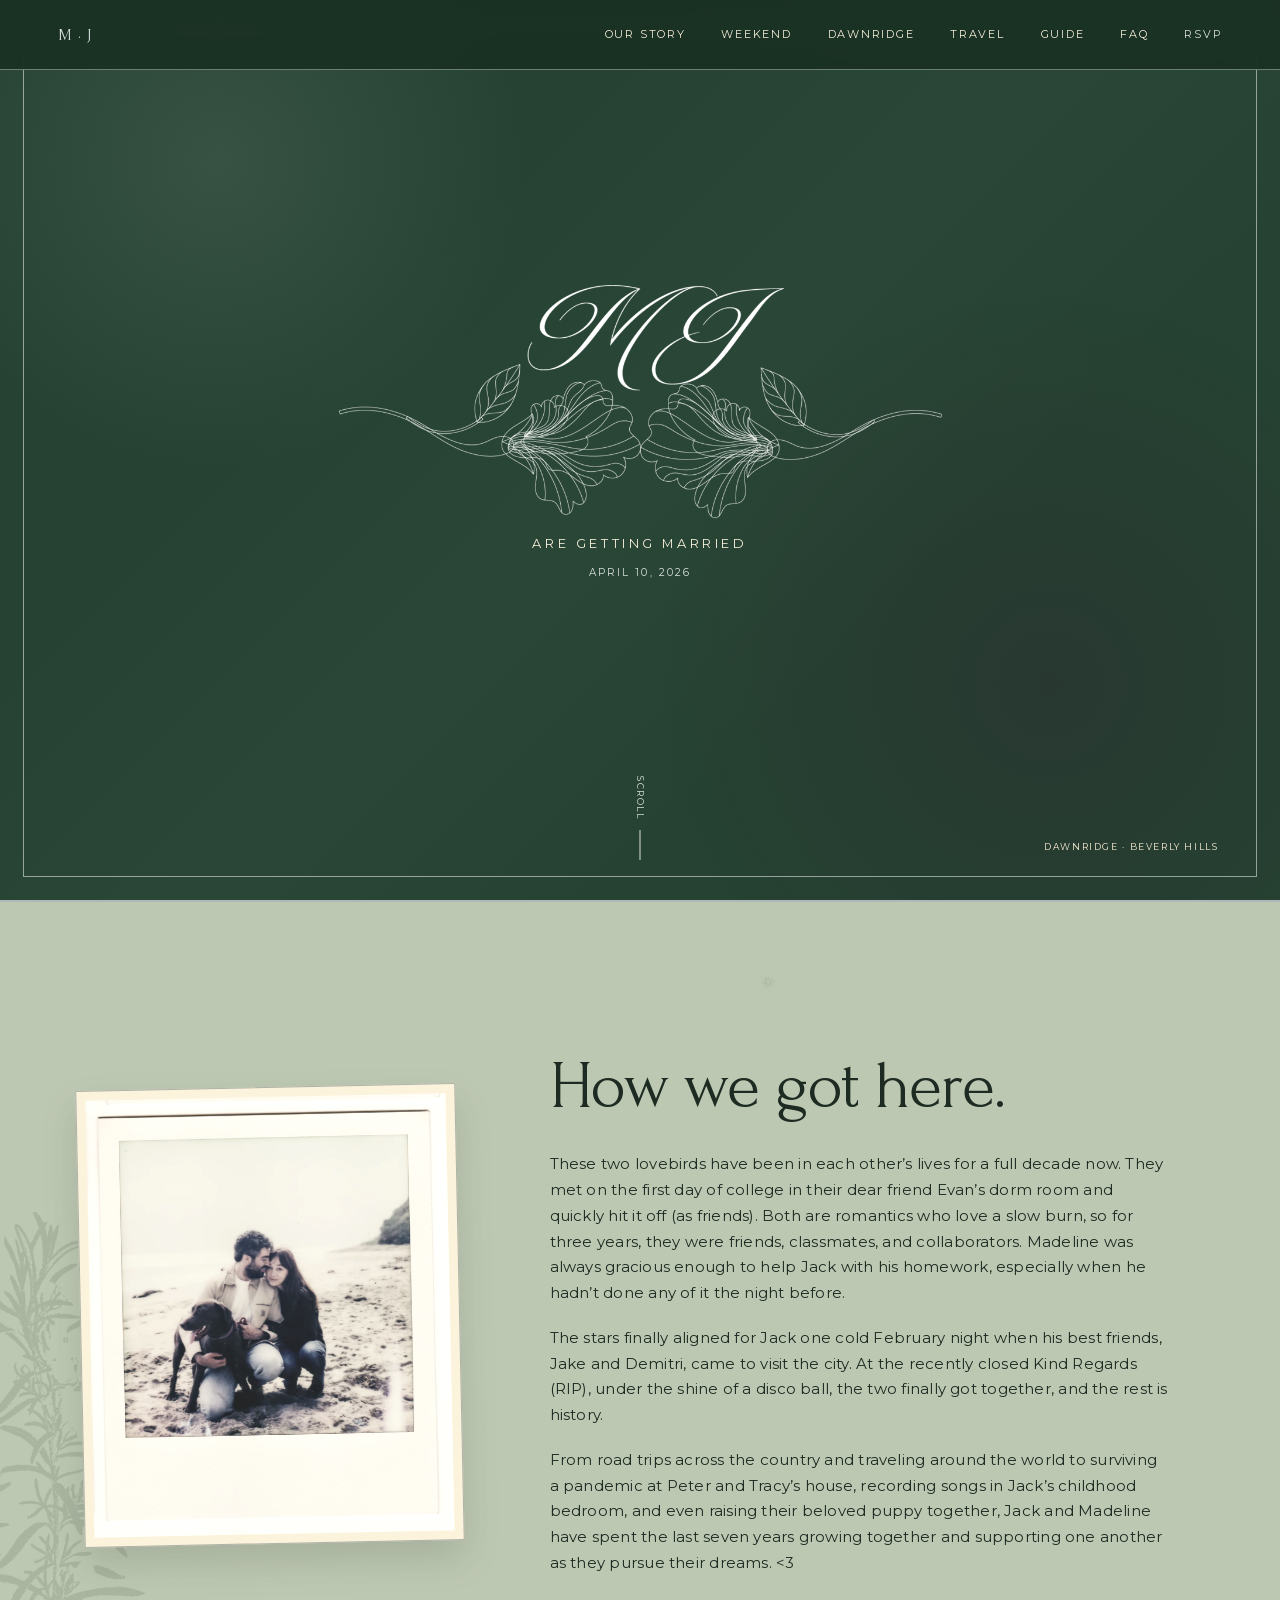
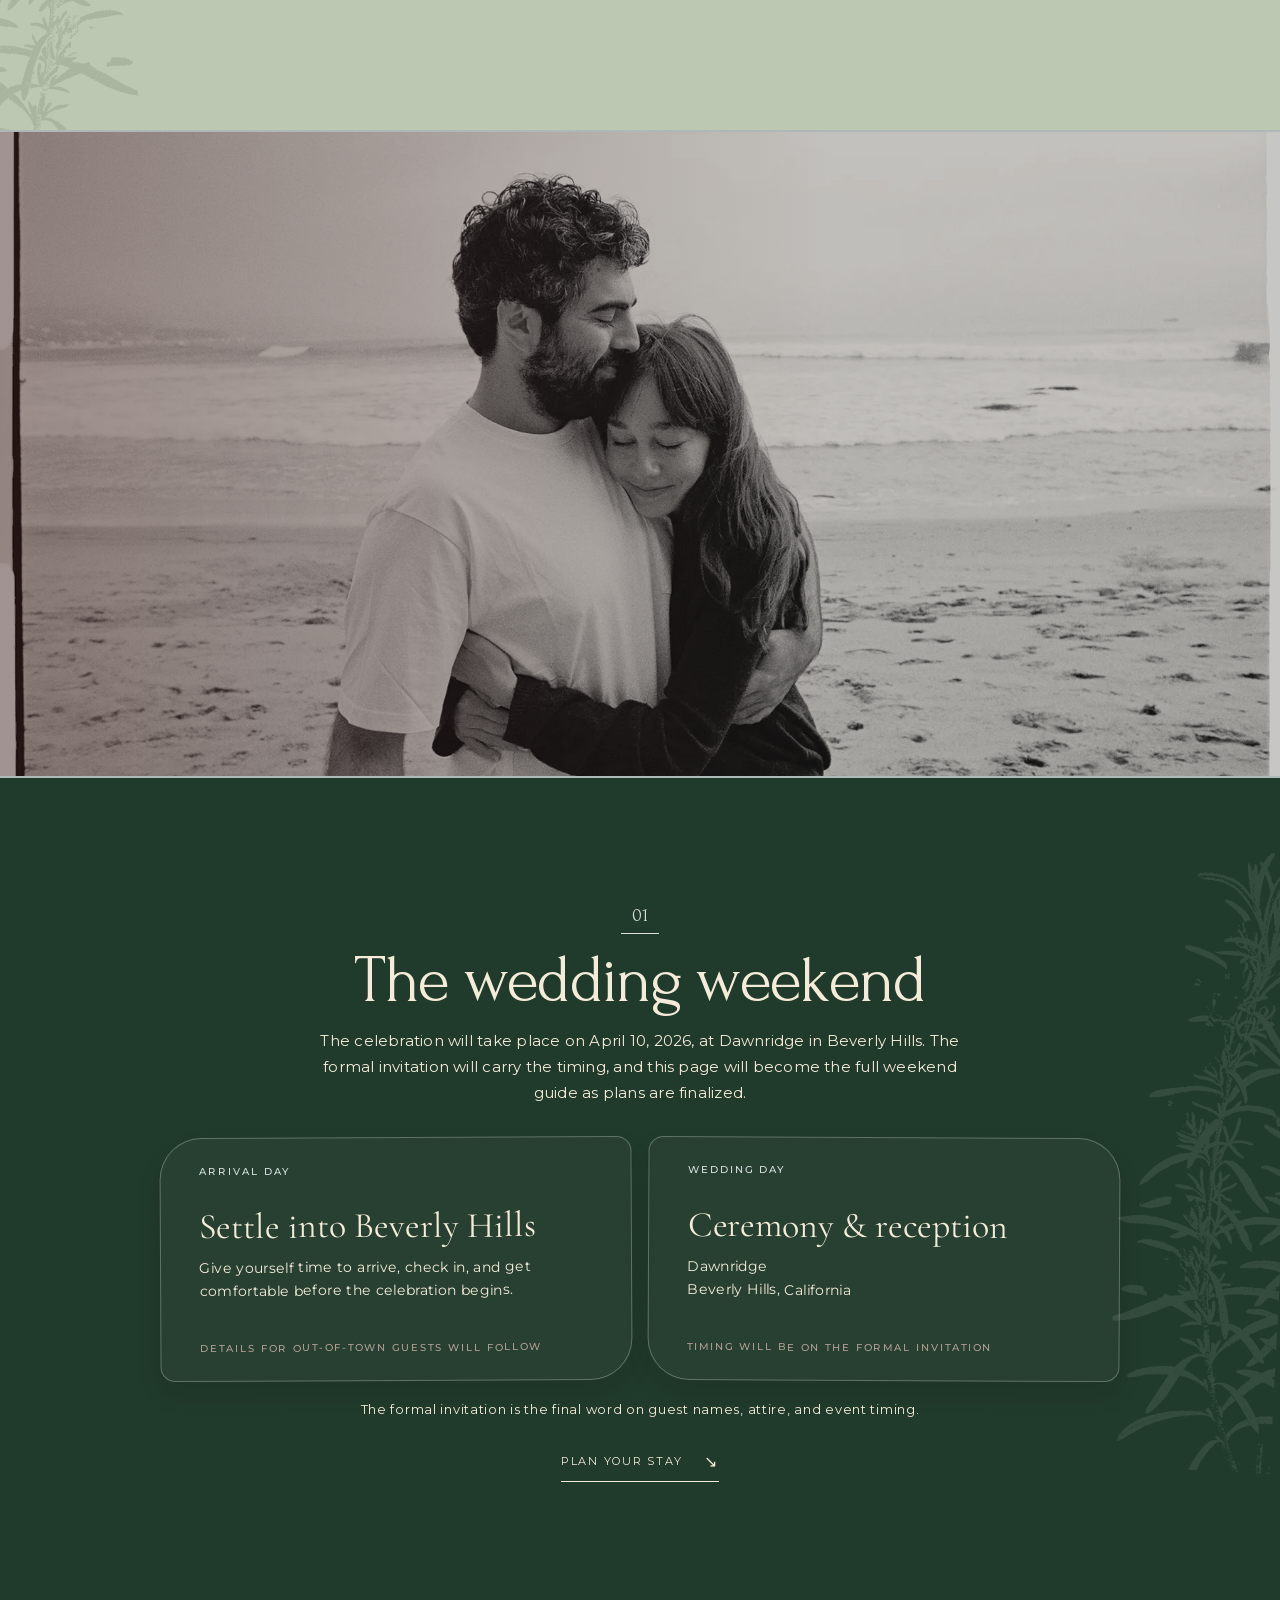
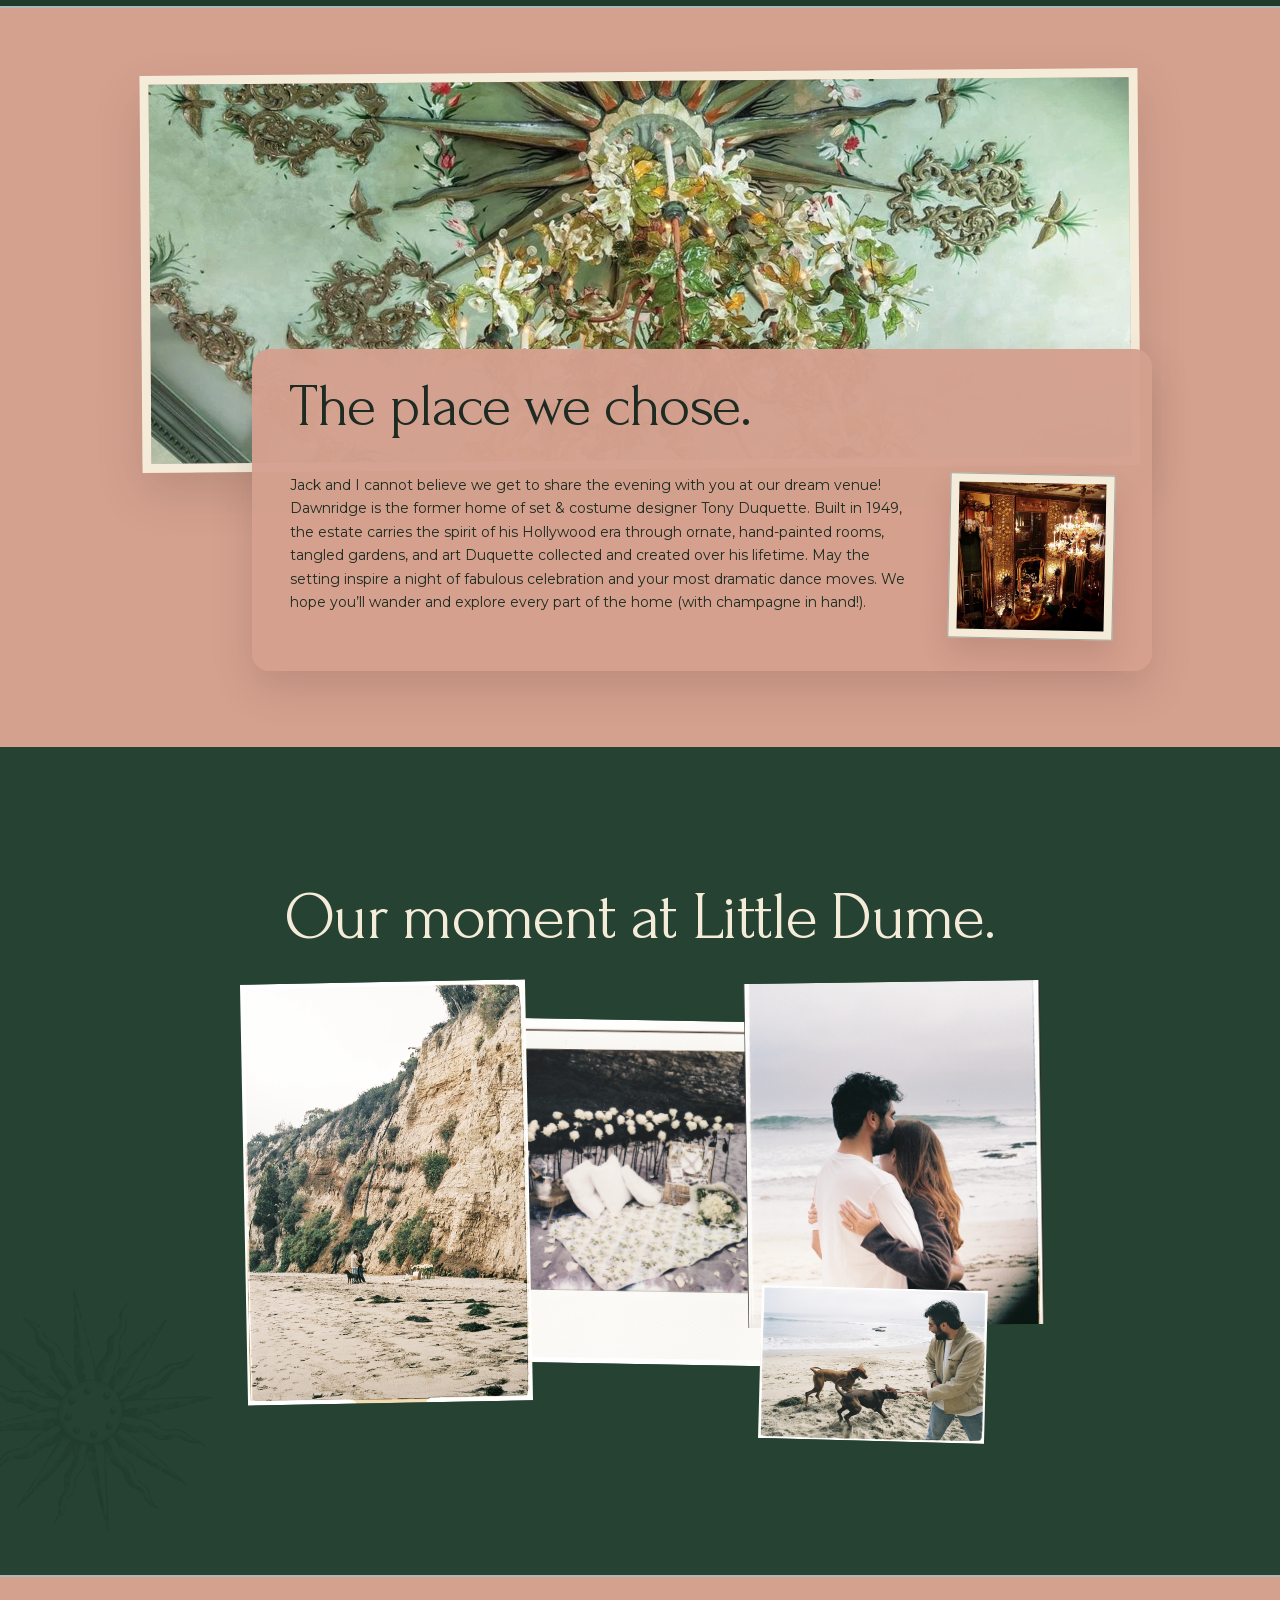
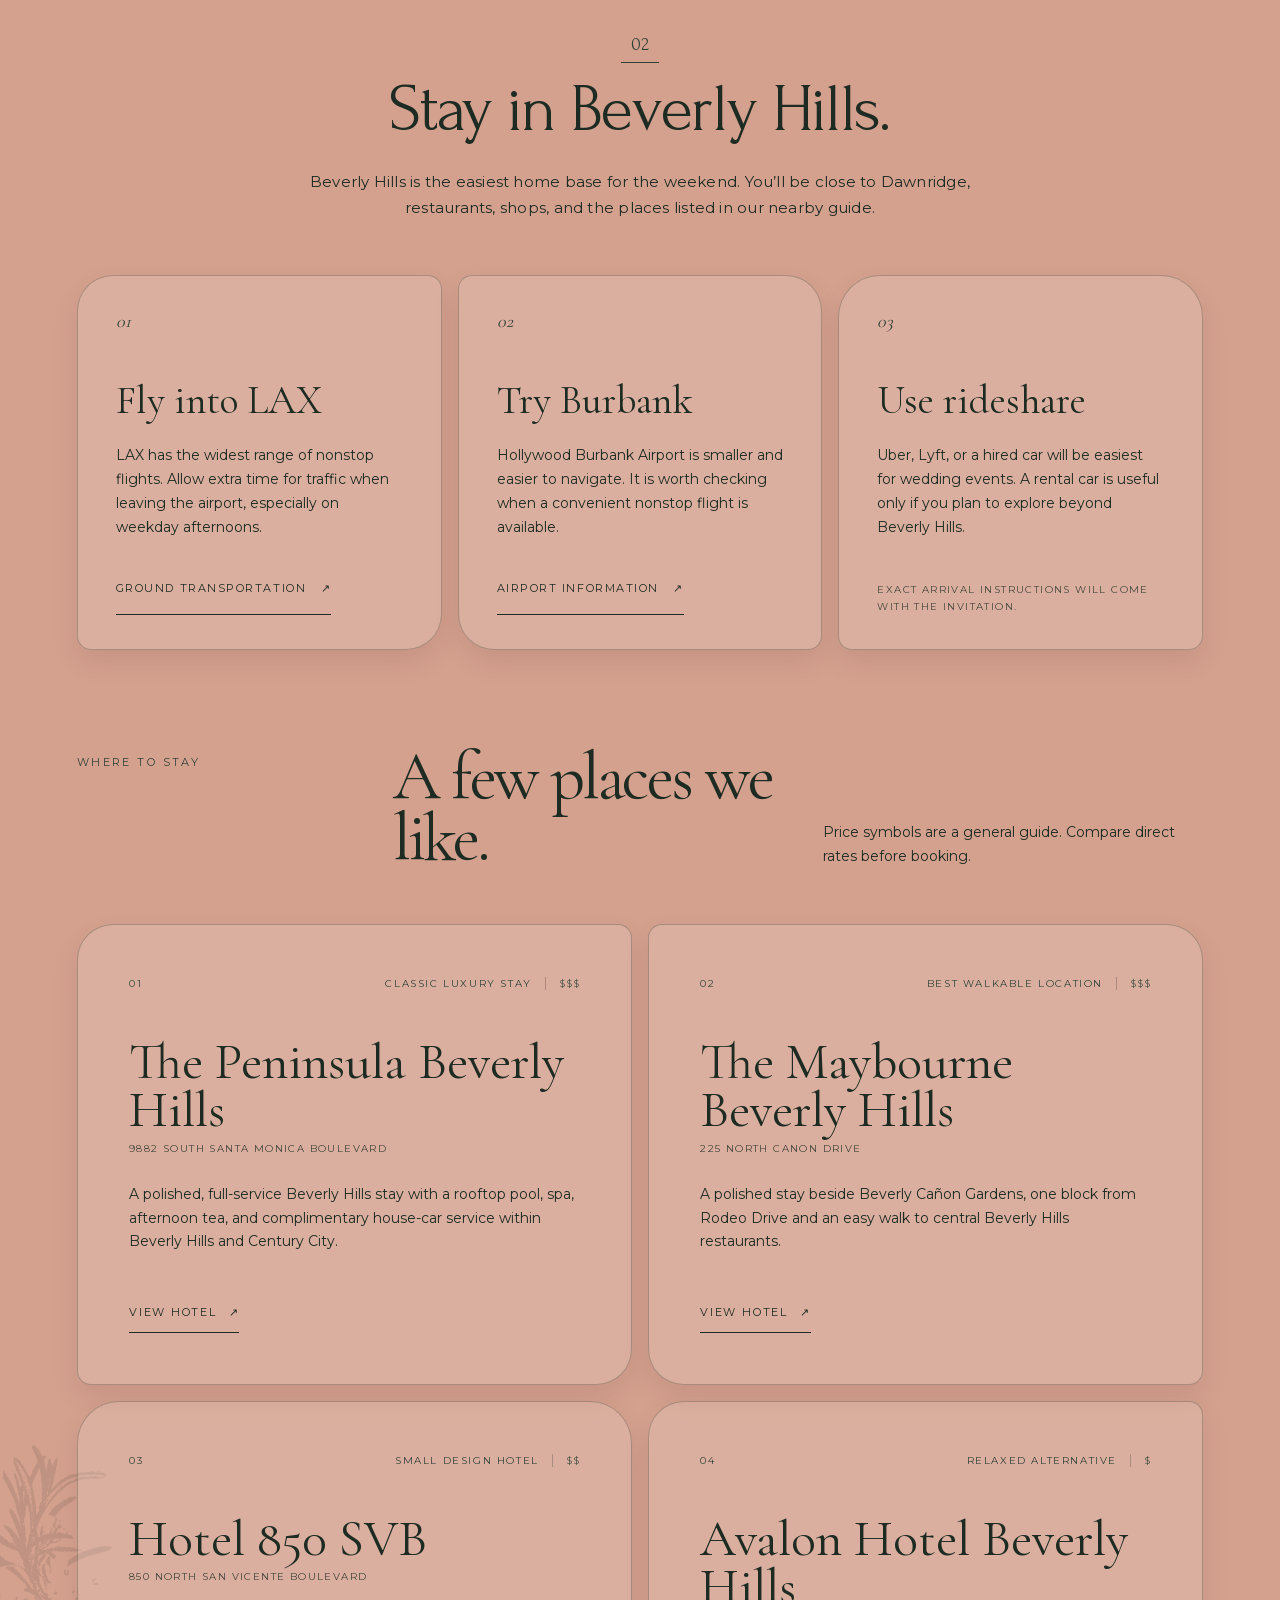
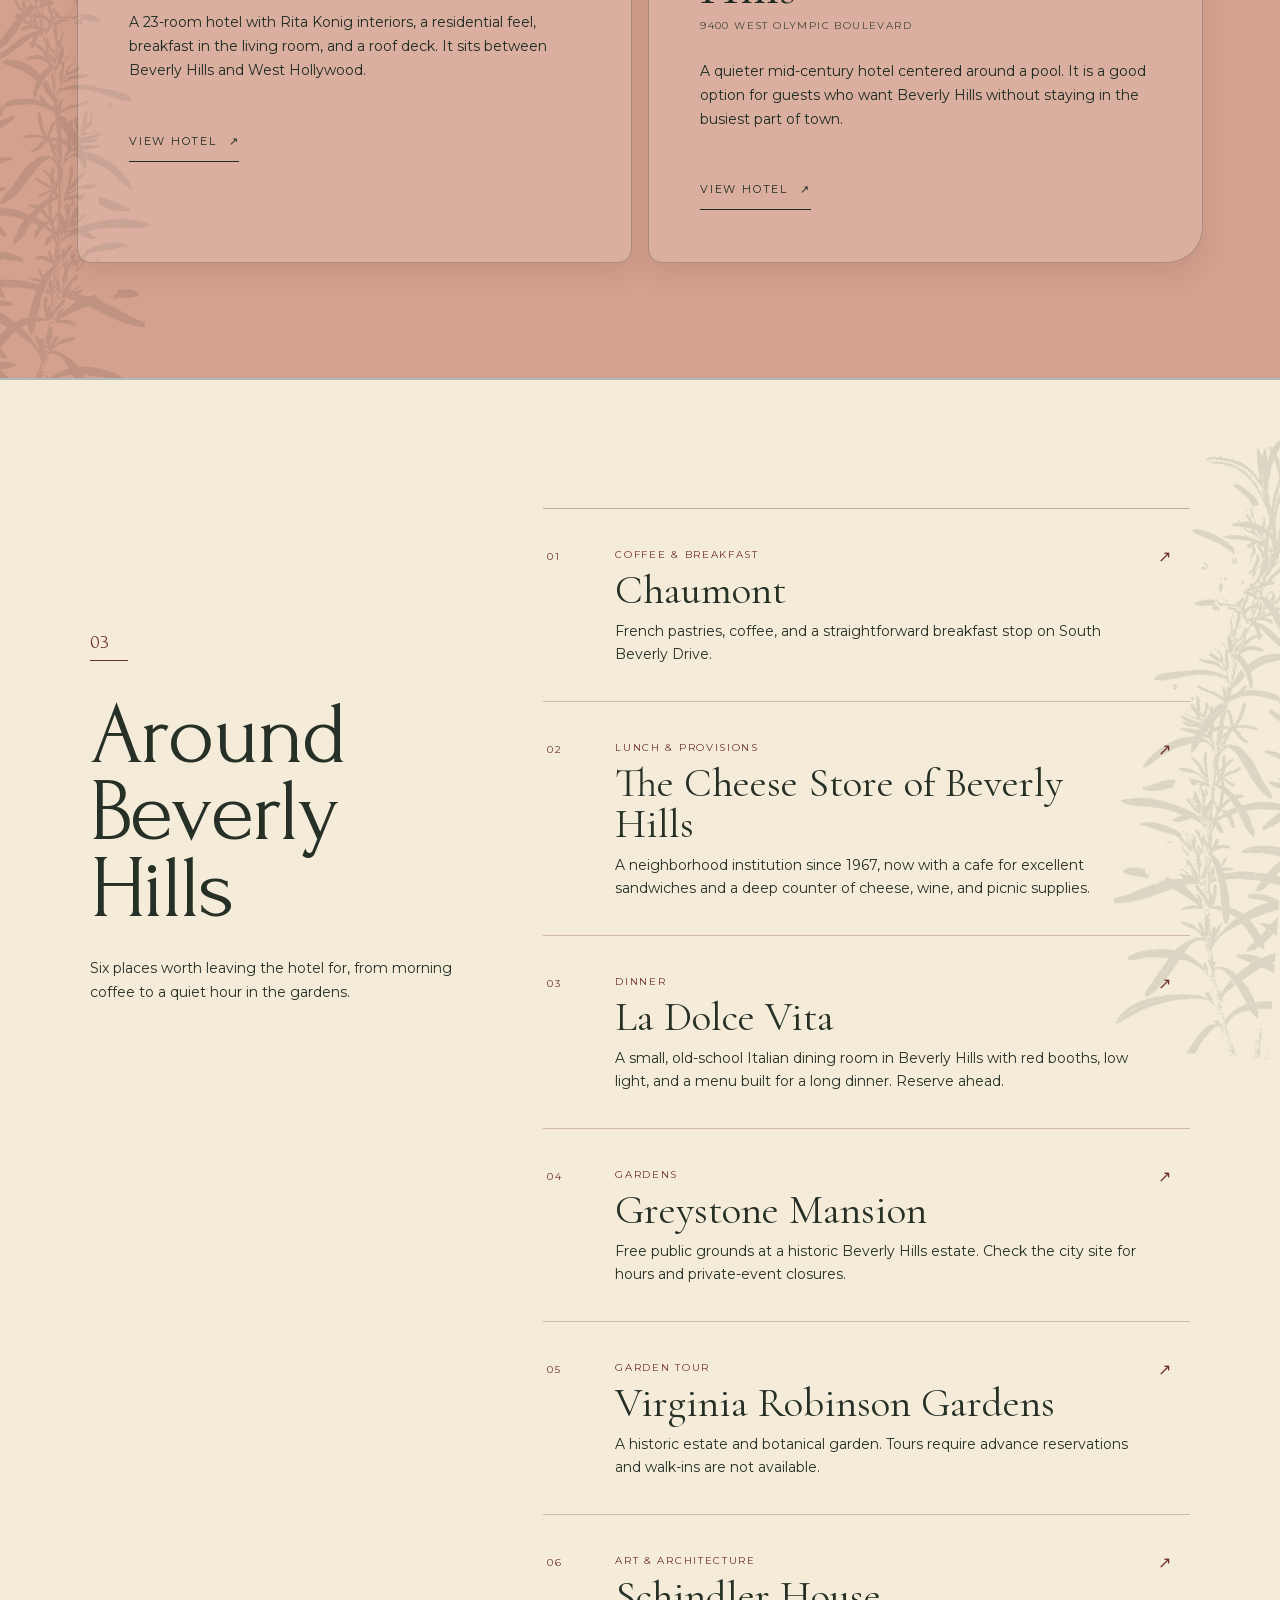
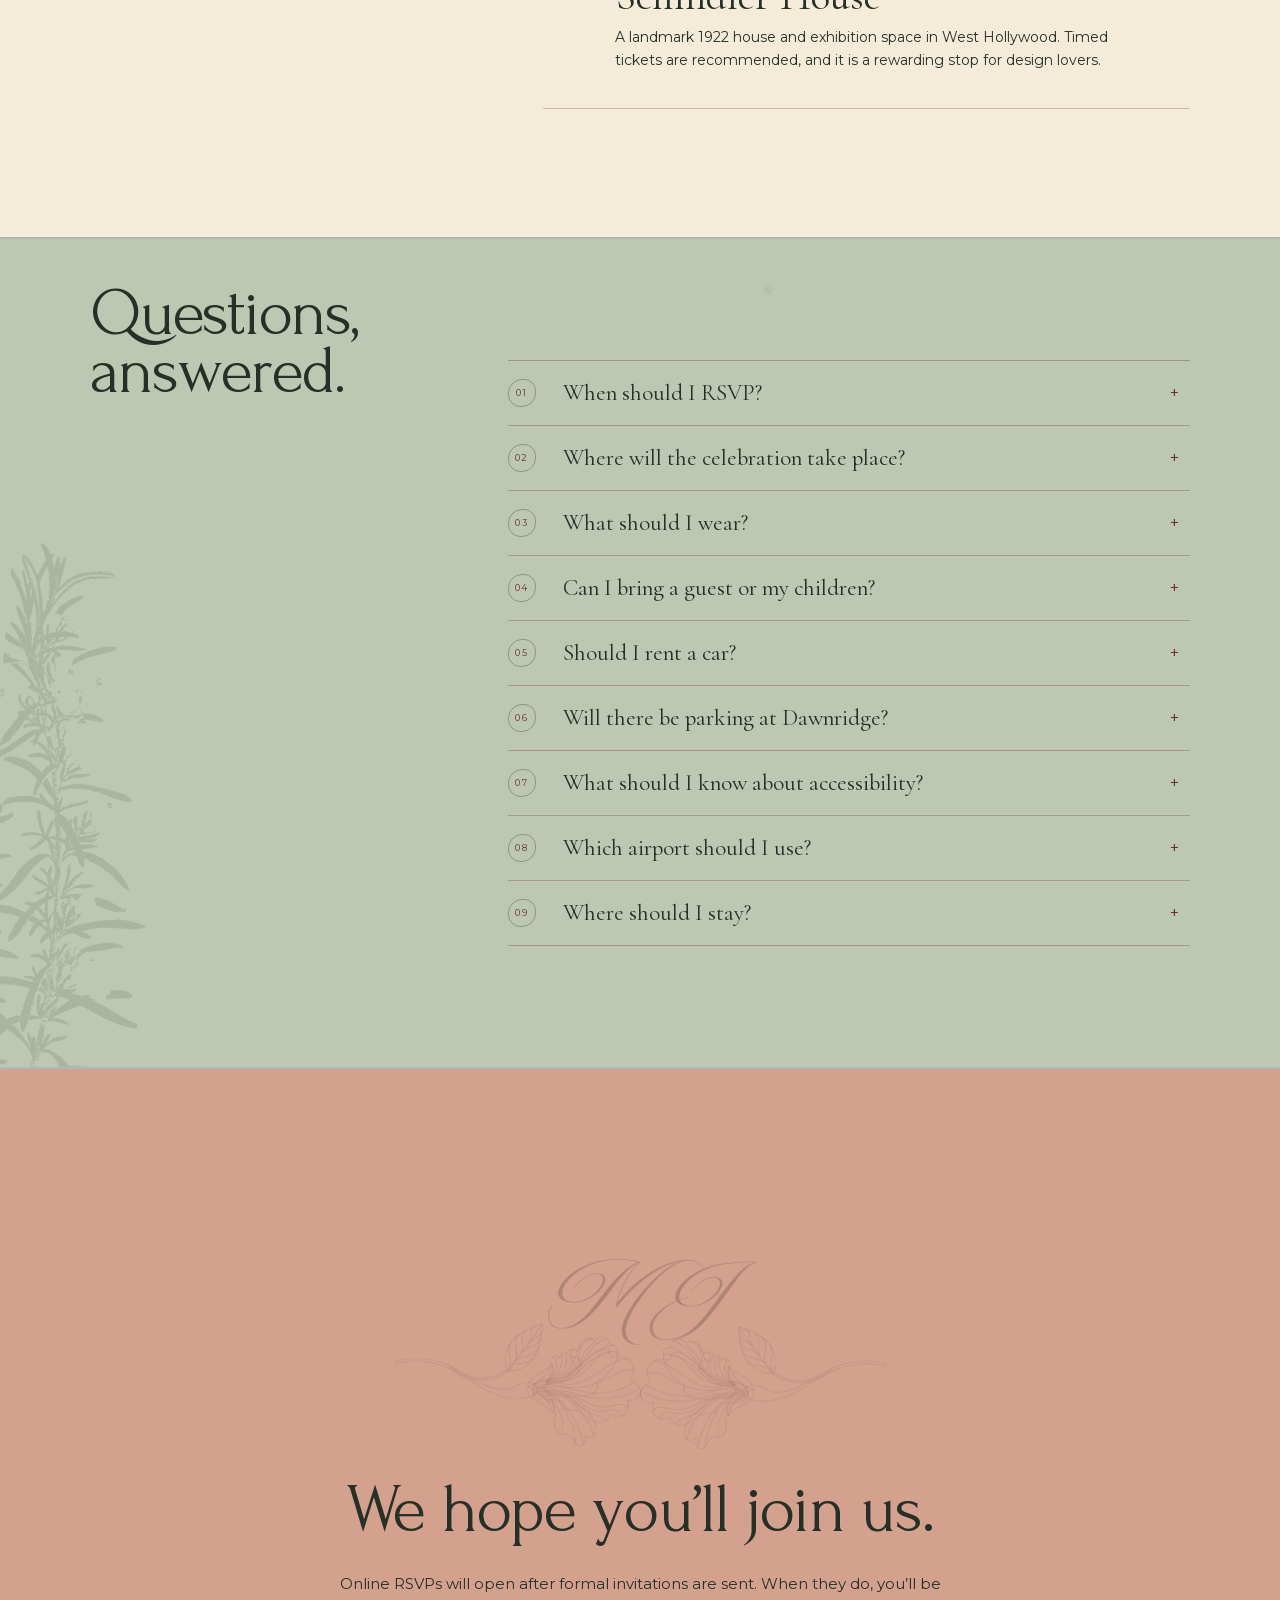
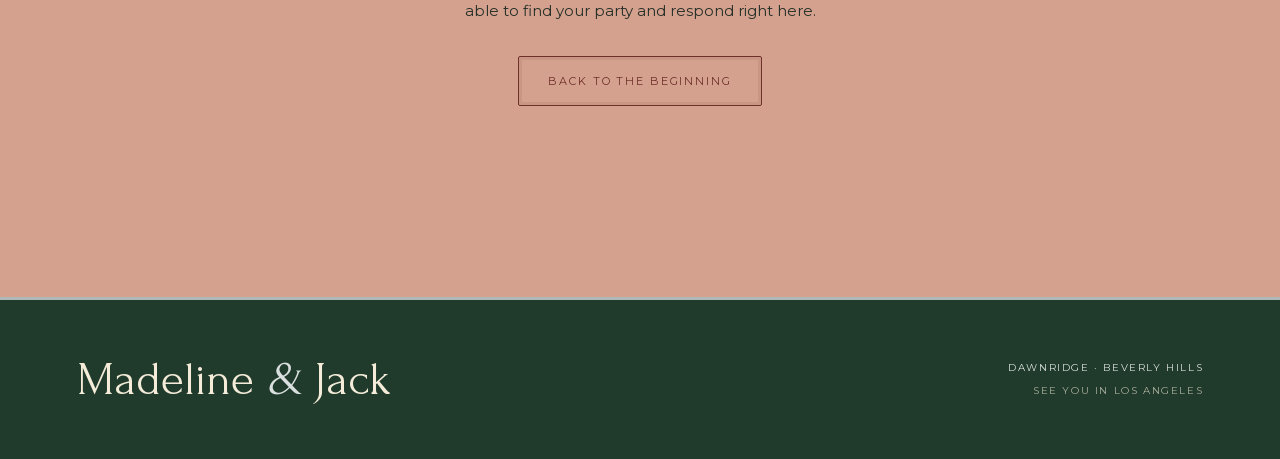
==== commit d8678ce3: "Publish Dawnridge sun impression" ====
--- a/index.html
+++ b/index.html
@@ -1 +1 @@
-<!DOCTYPE html><html lang="en"><head><meta charSet="utf-8"/><meta name="viewport" content="width=device-width, initial-scale=1"/><link rel="preload" href="/_next/static/media/01e4147cff8141ee-s.p.10ked.7w885.g.woff2" as="font" crossorigin="" type="font/woff2"/><link rel="preload" href="/_next/static/media/e8f2fbee2754df70-s.p.0fzkl03jw-sdz.woff2" as="font" crossorigin="" type="font/woff2"/><link rel="preload" href="/_next/static/media/ec6b5b74cff4b0c1-s.p.0srh6s0jndk4v.woff2" as="font" crossorigin="" type="font/woff2"/><link rel="preload" as="image" href="/images/monogram-centered.png"/><link rel="preload" as="image" href="/images/story-polaroid.webp"/><link rel="preload" as="image" href="/images/couple-embrace.webp"/><link rel="preload" as="image" href="/images/dawnridge-ceiling.webp"/><link rel="preload" as="image" href="/images/dawnridge-interior.webp"/><link rel="preload" as="image" href="/images/little-dume-cliffs.webp"/><link rel="preload" as="image" href="/images/little-dume-picnic.webp"/><link rel="preload" as="image" href="/images/little-dume-dogs.webp"/><link rel="preload" as="image" href="/images/little-dume-embrace.webp"/><link rel="stylesheet" href="/_next/static/chunks/0gpq45zcuaj_m.css" data-precedence="next"/><link rel="preload" as="script" fetchPriority="low" href="/_next/static/chunks/11qk_vpw_zwkf.js"/><script src="/_next/static/chunks/0d-5~.f~0wtco.js" async=""></script><script src="/_next/static/chunks/10u3y4bw1ayzs.js" async=""></script><script src="/_next/static/chunks/turbopack-0e47rfx~.~3-8.js" async=""></script><script src="/_next/static/chunks/0fsi8lw5utejl.js" async=""></script><script src="/_next/static/chunks/0k6kr~ze-.qya.js" async=""></script><script src="/_next/static/chunks/0d3tkj33oycf2.js" async=""></script><script src="/_next/static/chunks/0c_5-xd4dryol.js" async=""></script><meta name="next-size-adjust" content=""/><title>Madeline &amp; Jack</title><meta name="description" content="Madeline Borehan and Jack Kleinick are getting married at Dawnridge in Beverly Hills on April 10, 2026. Find weekend plans, travel notes, and their guide to the area."/><meta name="robots" content="noindex, nofollow, nocache"/><meta property="og:title" content="Madeline Borehan &amp; Jack Kleinick | April 10, 2026"/><meta property="og:description" content="Madeline Borehan and Jack Kleinick are getting married at Dawnridge in Beverly Hills on April 10, 2026. Find weekend plans, travel notes, and their guide to the area."/><meta property="og:image" content="https://thekleinicks.com/og-homepage.png"/><meta property="og:image:width" content="1200"/><meta property="og:image:height" content="630"/><meta property="og:image:alt" content="MJ monogram and floral linework over the Dawnridge entrance"/><meta property="og:type" content="website"/><meta name="twitter:card" content="summary_large_image"/><meta name="twitter:title" content="Madeline Borehan &amp; Jack Kleinick | April 10, 2026"/><meta name="twitter:description" content="Madeline Borehan and Jack Kleinick are getting married at Dawnridge in Beverly Hills on April 10, 2026. Find weekend plans, travel notes, and their guide to the area."/><meta name="twitter:image" content="https://thekleinicks.com/og-homepage.png"/><link rel="icon" href="/favicon.svg?v=2" type="image/svg+xml"/><link rel="icon" href="/favicon-32.png?v=2" sizes="32x32" type="image/png"/><link rel="apple-touch-icon" href="/apple-touch-icon.png?v=2" sizes="180x180" type="image/png"/><script src="/_next/static/chunks/03~yq9q893hmn.js" noModule=""></script></head><body class="cormorant_garamond_1abb6ad-module__nUEXnW__variable montserrat_c08e6965-module___QwMha__variable forum_282d4571-module__bJGCkG__variable"><div hidden=""><!--$--><!--/$--></div><main class="venue-world"><button type="button" class="opening-moment" aria-label="Enter Madeline and Jack&#x27;s wedding website"><span class="opening-letters" aria-hidden="true"><span>M</span><span>J</span></span><span class="opening-center"><span>April 10, 2026</span><b>Madeline &amp; Jack</b><i>Beverly Hills</i></span><span class="opening-hint">Enter</span></button><header class="site-header"><a class="wordmark" href="#home" aria-label="Madeline Borehan and Jack Kleinick, home">M <span>·</span> J</a><nav aria-label="Primary navigation"><a href="#story">Our story</a><a href="#details">Weekend</a><a href="#venue">Dawnridge</a><a href="#travel">Travel</a><a href="#guide">Guide</a><a href="#faq">FAQ</a><a class="nav-rsvp" href="#rsvp">RSVP</a></nav></header><section class="hero" id="home" aria-labelledby="hero-title"><div class="hero-card"><img alt="Madeline Borehan and Jack Kleinick monogram" width="1300" height="398" decoding="async" data-nimg="1" class="hero-monogram" style="color:transparent" src="/images/monogram-centered.png"/><h1 id="hero-title" class="sr-only">Madeline Borehan and Jack Kleinick are getting married</h1><p>Are getting married</p><p class="hero-date">April 10, 2026</p></div><p class="hero-note hero-note-right">Dawnridge · Beverly Hills</p><a class="scroll-cue" href="#story" aria-label="Continue to our story">Scroll</a></section><section class="story-section" id="story" aria-labelledby="story-title"><div class="story-layout"><div class="story-intro"><h2 id="story-title">How we got here.</h2></div><div class="story-heading"><figure><img alt="Madeline and Jack with their dog during their engagement portrait session" loading="eager" width="1200" height="1458" decoding="async" data-nimg="1" style="color:transparent" src="/images/story-polaroid.webp"/></figure></div><div class="story-copy-layout"><div class="story-copy"><p>These two lovebirds have been in each other’s lives for a full decade now. They met on the first day of college in their dear friend Evan’s dorm room and quickly hit it off (as friends). Both are romantics who love a slow burn, so for three years, they were friends, classmates, and collaborators. Madeline was always gracious enough to help Jack with his homework, especially when he hadn’t done any of it the night before.</p><p>The stars finally aligned for Jack one cold February night when his best friends, Jake and Demitri, came to visit the city. At the recently closed Kind Regards (RIP), under the shine of a disco ball, the two finally got together, and the rest is history.</p><p>From road trips across the country and traveling around the world to surviving a pandemic at Peter and Tracy’s house, recording songs in Jack’s childhood bedroom, and even raising their beloved puppy together, Jack and Madeline have spent the last seven years growing together and supporting one another as they pursue their dreams. &lt;3</p></div></div></div></section><section class="photo-break" aria-label="Madeline and Jack&#x27;s engagement portraits"><img alt="Madeline and Jack during their engagement portrait session" loading="eager" width="1800" height="1219" decoding="async" data-nimg="1" style="color:transparent" src="/images/couple-embrace.webp"/></section><section class="details-section" id="details" aria-labelledby="details-title"><div class="section-number">01</div><h2 id="details-title">The wedding weekend</h2><p class="section-intro">The celebration will take place on April 10, 2026, at Dawnridge in Beverly Hills. The formal invitation will carry the timing, and this page will become the full weekend guide as plans are finalized.</p><div class="weekend-grid"><article><span>Arrival day</span><h3>Settle into Beverly Hills</h3><p>Give yourself time to arrive, check in, and get comfortable before the celebration begins.</p><strong>Details for out-of-town guests will follow</strong></article><article><span>Wedding day</span><h3>Ceremony &amp; reception</h3><p>Dawnridge<br/>Beverly Hills, California</p><strong>Timing will be on the formal invitation</strong></article></div><p class="weekend-note">The formal invitation is the final word on guest names, attire, and event timing.</p><a class="text-link" href="#travel">Plan your stay <span>↘︎</span></a></section><section class="venue-section" id="venue" aria-labelledby="venue-title"><div class="venue-image tall-image"><img alt="Painted ceiling and chandelier at Dawnridge" loading="eager" decoding="async" data-nimg="fill" style="position:absolute;height:100%;width:100%;left:0;top:0;right:0;bottom:0;color:transparent" src="/images/dawnridge-ceiling.webp"/></div><div class="venue-copy"><h2 id="venue-title">The place we chose.</h2><p>Jack and I cannot believe we get to share the evening with you at our dream venue! Dawnridge is the former home of set &amp; costume designer Tony Duquette. Built in 1949, the estate carries the spirit of his Hollywood era through ornate, hand-painted rooms, tangled gardens, and art Duquette collected and created over his lifetime. May the setting inspire a night of fabulous celebration and your most dramatic dance moves. We hope you’ll wander and explore every part of the home (with champagne in hand!).</p><div class="mini-image"><img alt="Richly decorated room at Dawnridge" loading="eager" decoding="async" data-nimg="fill" style="position:absolute;height:100%;width:100%;left:0;top:0;right:0;bottom:0;color:transparent" src="/images/dawnridge-interior.webp"/></div></div></section><section class="gallery-section" id="engagement" aria-labelledby="gallery-title"><h2 id="gallery-title">Our moment at Little Dume.</h2><div class="gallery-grid"><figure class="gallery-one"><img alt="Madeline and Jack beneath the cliffs at Little Dume after their engagement" loading="eager" decoding="async" data-nimg="fill" style="position:absolute;height:100%;width:100%;left:0;top:0;right:0;bottom:0;object-fit:contain;color:transparent" src="/images/little-dume-cliffs.webp"/></figure><figure class="gallery-two"><img alt="The engagement picnic at Little Dume" loading="eager" decoding="async" data-nimg="fill" style="position:absolute;height:100%;width:100%;left:0;top:0;right:0;bottom:0;object-fit:contain;color:transparent" src="/images/little-dume-picnic.webp"/></figure><figure class="gallery-three"><img alt="Jack playing with the dogs on the beach at Little Dume" loading="eager" decoding="async" data-nimg="fill" style="position:absolute;height:100%;width:100%;left:0;top:0;right:0;bottom:0;object-fit:contain;color:transparent" src="/images/little-dume-dogs.webp"/></figure><figure class="gallery-four"><img alt="Jack kissing Madeline on the forehead at Little Dume" loading="eager" decoding="async" data-nimg="fill" style="position:absolute;height:100%;width:100%;left:0;top:0;right:0;bottom:0;object-fit:contain;color:transparent" src="/images/little-dume-embrace.webp"/></figure></div></section><section class="travel-section" id="travel" aria-labelledby="travel-title"><div class="section-number">02</div><h2 id="travel-title">Stay in Beverly Hills.</h2><p class="section-intro">Beverly Hills is the easiest home base for the weekend. You’ll be close to Dawnridge, restaurants, shops, and the places listed in our nearby guide.</p><div class="arrival-grid"><article><p class="card-number">01</p><h3>Fly into LAX</h3><p>LAX has the widest range of nonstop flights. Allow extra time for traffic when leaving the airport, especially on weekday afternoons.</p><a href="https://www.flylax.com/lax-traffic-and-ground-transportation" target="_blank" rel="noreferrer">Ground transportation <span>↗︎</span></a></article><article><p class="card-number">02</p><h3>Try Burbank</h3><p>Hollywood Burbank Airport is smaller and easier to navigate. It is worth checking when a convenient nonstop flight is available.</p><a href="https://www.hollywoodburbankairport.com/ground-transportation/shuttles-taxis/" target="_blank" rel="noreferrer">Airport information <span>↗︎</span></a></article><article><p class="card-number">03</p><h3>Use rideshare</h3><p>Uber, Lyft, or a hired car will be easiest for wedding events. A rental car is useful only if you plan to explore beyond Beverly Hills.</p><span class="travel-fine-print">Exact arrival instructions will come with the invitation.</span></article></div><div class="hotel-heading"><p class="eyebrow">Where to stay</p><h3>A few places we like.</h3><p>Price symbols are a general guide. Compare direct rates before booking.</p></div><div class="hotel-grid"><article><div class="hotel-topline"><span>01</span><span class="hotel-meta"><span>Classic luxury stay</span><span class="hotel-price" aria-label="Relative price tier 3 of 3">$$$</span></span></div><h4>The Peninsula Beverly Hills</h4><p class="hotel-address">9882 South Santa Monica Boulevard</p><p>A polished, full-service Beverly Hills stay with a rooftop pool, spa, afternoon tea, and complimentary house-car service within Beverly Hills and Century City.</p><a href="https://www.peninsula.com/en/beverly-hills/5-star-luxury-hotel-beverly-hills" target="_blank" rel="noreferrer">View hotel <span>↗︎</span></a></article><article><div class="hotel-topline"><span>02</span><span class="hotel-meta"><span>Best walkable location</span><span class="hotel-price" aria-label="Relative price tier 3 of 3">$$$</span></span></div><h4>The Maybourne Beverly Hills</h4><p class="hotel-address">225 North Canon Drive</p><p>A polished stay beside Beverly Cañon Gardens, one block from Rodeo Drive and an easy walk to central Beverly Hills restaurants.</p><a href="https://www.maybourne.com/en/hotels/the-maybourne-beverly-hills" target="_blank" rel="noreferrer">View hotel <span>↗︎</span></a></article><article><div class="hotel-topline"><span>03</span><span class="hotel-meta"><span>Small design hotel</span><span class="hotel-price" aria-label="Relative price tier 2 of 3">$$</span></span></div><h4>Hotel 850 SVB</h4><p class="hotel-address">850 North San Vicente Boulevard</p><p>A 23-room hotel with Rita Konig interiors, a residential feel, breakfast in the living room, and a roof deck. It sits between Beverly Hills and West Hollywood.</p><a href="https://www.hotel850svb.com/" target="_blank" rel="noreferrer">View hotel <span>↗︎</span></a></article><article><div class="hotel-topline"><span>04</span><span class="hotel-meta"><span>Relaxed alternative</span><span class="hotel-price" aria-label="Relative price tier 1 of 3">$</span></span></div><h4>Avalon Hotel Beverly Hills</h4><p class="hotel-address">9400 West Olympic Boulevard</p><p>A quieter mid-century hotel centered around a pool. It is a good option for guests who want Beverly Hills without staying in the busiest part of town.</p><a href="https://www.avalon-hotel.com/beverly-hills/" target="_blank" rel="noreferrer">View hotel <span>↗︎</span></a></article></div></section><section class="guide-section" id="guide" aria-labelledby="guide-title"><div class="guide-heading"><div class="section-number">03</div><h2 id="guide-title">Around Beverly Hills</h2><p>Six places worth leaving the hotel for, from morning coffee to a quiet hour in the gardens.</p></div><div class="guide-list"><a href="https://www.chaumontbakery.com/" target="_blank" rel="noreferrer"><span>01</span><div><small>Coffee &amp; breakfast</small><h3>Chaumont</h3><p>French pastries, coffee, and a straightforward breakfast stop on South Beverly Drive.</p></div><b aria-hidden="true">↗︎</b></a><a href="https://cheesestore.com/" target="_blank" rel="noreferrer"><span>02</span><div><small>Lunch &amp; provisions</small><h3>The Cheese Store of Beverly Hills</h3><p>A neighborhood institution since 1967, now with a cafe for excellent sandwiches and a deep counter of cheese, wine, and picnic supplies.</p></div><b aria-hidden="true">↗︎</b></a><a href="https://www.ladolcevitabeverlyhills.com/" target="_blank" rel="noreferrer"><span>03</span><div><small>Dinner</small><h3>La Dolce Vita</h3><p>A small, old-school Italian dining room in Beverly Hills with red booths, low light, and a menu built for a long dinner. Reserve ahead.</p></div><b aria-hidden="true">↗︎</b></a><a href="https://beverlyhills.org/441/Visit-Greystone" target="_blank" rel="noreferrer"><span>04</span><div><small>Gardens</small><h3>Greystone Mansion</h3><p>Free public grounds at a historic Beverly Hills estate. Check the city site for hours and private-event closures.</p></div><b aria-hidden="true">↗︎</b></a><a href="https://parks.lacounty.gov/virginia-robinson-gardens/" target="_blank" rel="noreferrer"><span>05</span><div><small>Garden tour</small><h3>Virginia Robinson Gardens</h3><p>A historic estate and botanical garden. Tours require advance reservations and walk-ins are not available.</p></div><b aria-hidden="true">↗︎</b></a><a href="https://www.makcenter.org/planyourvisit" target="_blank" rel="noreferrer"><span>06</span><div><small>Art &amp; architecture</small><h3>Schindler House</h3><p>A landmark 1922 house and exhibition space in West Hollywood. Timed tickets are recommended, and it is a rewarding stop for design lovers.</p></div><b aria-hidden="true">↗︎</b></a></div></section><section class="faq-section" id="faq" aria-labelledby="faq-title"><div><h2 id="faq-title">Questions,<br/>answered.</h2></div><div class="faq-list"><details><summary><span>01</span>When should I RSVP?</summary><p>RSVPs are not open yet. Your formal invitation will include the deadline and instructions for responding here.</p></details><details><summary><span>02</span>Where will the celebration take place?</summary><p>The celebration will take place at Dawnridge in Beverly Hills, California. The full address and arrival notes will be shared directly with invited guests.</p></details><details><summary><span>03</span>What should I wear?</summary><p>Dress code will be provided with the formal invitation. Check back here for an inspiration board.</p></details><details><summary><span>04</span>Can I bring a guest or my children?</summary><p>Please refer to the names listed on your formal invitation. If you have a question about your party, reach out to Madeline or Jack directly.</p></details><details><summary><span>05</span>Should I rent a car?</summary><p>A car is useful if you plan to explore Los Angeles, but it is not necessary for the wedding itself. Rideshare is the simplest option for getting to and from Dawnridge. Please do not plan to drive after the reception.</p></details><details><summary><span>06</span>Will there be parking at Dawnridge?</summary><p>Rideshare is encouraged, as parking is limited. Details will be posted closer to the date.</p></details><details><summary><span>07</span>What should I know about accessibility?</summary><p>The venue features multiple levels and stairs, and the evening will take place both indoors and outdoors. We recommend wearing low heels or comfortable shoes to navigate the space. If you have any accessibility concerns or questions about the venue layout, please let us know in advance so we can help make your evening as comfortable as possible.</p></details><details><summary><span>08</span>Which airport should I use?</summary><p>LAX has the widest range of flights. Hollywood Burbank Airport is smaller and can be an easier option when a nonstop flight is available. Travel time from either airport depends heavily on Los Angeles traffic.</p></details><details><summary><span>09</span>Where should I stay?</summary><p>We recommend staying in or just outside Beverly Hills. The Peninsula is the classic luxury option, The Maybourne is the most walkable, Hotel 850 SVB is the small design-led pick, and Avalon is the most relaxed. More details are in the travel section above.</p></details></div></section><section class="rsvp-section" id="rsvp" aria-labelledby="rsvp-title"><img alt="" loading="lazy" width="1300" height="398" decoding="async" data-nimg="1" class="rsvp-monogram" style="color:transparent" src="/images/monogram-centered.png"/><h2 id="rsvp-title">We hope you’ll join us.</h2><p>Online RSVPs will open after formal invitations are sent. When they do, you’ll be able to find your party and respond right here.</p><a class="button" href="#home">Back to the beginning</a></section><footer><p>Madeline <i>&amp;</i> Jack</p><div><span>Dawnridge · Beverly Hills</span><small>See you in Los Angeles</small></div></footer></main><!--$--><!--/$--><script src="/_next/static/chunks/11qk_vpw_zwkf.js" id="_R_" async=""></script><script>(self.__next_f=self.__next_f||[]).push([0])</script><script>self.__next_f.push([1,"1:\"$Sreact.fragment\"\n2:I[39756,[\"/_next/static/chunks/0fsi8lw5utejl.js\",\"/_next/static/chunks/0k6kr~ze-.qya.js\",\"/_next/static/chunks/0d3tkj33oycf2.js\"],\"default\"]\n3:I[37457,[\"/_next/static/chunks/0fsi8lw5utejl.js\",\"/_next/static/chunks/0k6kr~ze-.qya.js\",\"/_next/static/chunks/0d3tkj33oycf2.js\"],\"default\"]\n4:I[57161,[\"/_next/static/chunks/0fsi8lw5utejl.js\",\"/_next/static/chunks/0k6kr~ze-.qya.js\",\"/_next/static/chunks/0d3tkj33oycf2.js\",\"/_next/static/chunks/0c_5-xd4dryol.js\"],\"default\"]\n5:I[5500,[\"/_next/static/chunks/0fsi8lw5utejl.js\",\"/_next/static/chunks/0k6kr~ze-.qya.js\",\"/_next/static/chunks/0d3tkj33oycf2.js\",\"/_next/static/chunks/0c_5-xd4dryol.js\"],\"Image\"]\n14:I[68027,[\"/_next/static/chunks/0fsi8lw5utejl.js\",\"/_next/static/chunks/0k6kr~ze-.qya.js\",\"/_next/static/chunks/0d3tkj33oycf2.js\"],\"default\",1]\n:HL[\"/_next/static/chunks/0gpq45zcuaj_m.css\",\"style\"]\n:HL[\"/_next/static/media/01e4147cff8141ee-s.p.10ked.7w885.g.woff2\",\"font\",{\"crossOrigin\":\"\",\"type\":\"font/woff2\"}]\n:HL[\"/_next/static/media/e8f2fbee2754df70-s.p.0fzkl03jw-sdz.woff2\",\"font\",{\"crossOrigin\":\"\",\"type\":\"font/woff2\"}]\n:HL[\"/_next/static/media/ec6b5b74cff4b0c1-s.p.0srh6s0jndk4v.woff2\",\"font\",{\"crossOrigin\":\"\",\"type\":\"font/woff2\"}]\n"])</script><script>self.__next_f.push([1,"0:{\"P\":null,\"c\":[\"\",\"\"],\"q\":\"\",\"i\":false,\"f\":[[[\"\",{\"children\":[\"__PAGE__\",{}]},\"$undefined\",\"$undefined\",16],[[\"$\",\"$1\",\"c\",{\"children\":[[[\"$\",\"link\",\"0\",{\"rel\":\"stylesheet\",\"href\":\"/_next/static/chunks/0gpq45zcuaj_m.css\",\"precedence\":\"next\",\"crossOrigin\":\"$undefined\",\"nonce\":\"$undefined\"}],[\"$\",\"script\",\"script-0\",{\"src\":\"/_next/static/chunks/0fsi8lw5utejl.js\",\"async\":true,\"nonce\":\"$undefined\"}],[\"$\",\"script\",\"script-1\",{\"src\":\"/_next/static/chunks/0k6kr~ze-.qya.js\",\"async\":true,\"nonce\":\"$undefined\"}],[\"$\",\"script\",\"script-2\",{\"src\":\"/_next/static/chunks/0d3tkj33oycf2.js\",\"async\":true,\"nonce\":\"$undefined\"}]],[\"$\",\"html\",null,{\"lang\":\"en\",\"children\":[\"$\",\"body\",null,{\"className\":\"cormorant_garamond_1abb6ad-module__nUEXnW__variable montserrat_c08e6965-module___QwMha__variable forum_282d4571-module__bJGCkG__variable\",\"children\":[\"$\",\"$L2\",null,{\"parallelRouterKey\":\"children\",\"error\":\"$undefined\",\"errorStyles\":\"$undefined\",\"errorScripts\":\"$undefined\",\"template\":[\"$\",\"$L3\",null,{}],\"templateStyles\":\"$undefined\",\"templateScripts\":\"$undefined\",\"notFound\":[[[\"$\",\"title\",null,{\"children\":\"404: This page could not be found.\"}],[\"$\",\"div\",null,{\"style\":{\"fontFamily\":\"system-ui,\\\"Segoe UI\\\",Roboto,Helvetica,Arial,sans-serif,\\\"Apple Color Emoji\\\",\\\"Segoe UI Emoji\\\"\",\"height\":\"100vh\",\"textAlign\":\"center\",\"display\":\"flex\",\"flexDirection\":\"column\",\"alignItems\":\"center\",\"justifyContent\":\"center\"},\"children\":[\"$\",\"div\",null,{\"children\":[[\"$\",\"style\",null,{\"dangerouslySetInnerHTML\":{\"__html\":\"body{color:#000;background:#fff;margin:0}.next-error-h1{border-right:1px solid rgba(0,0,0,.3)}@media (prefers-color-scheme:dark){body{color:#fff;background:#000}.next-error-h1{border-right:1px solid rgba(255,255,255,.3)}}\"}}],[\"$\",\"h1\",null,{\"className\":\"next-error-h1\",\"style\":{\"display\":\"inline-block\",\"margin\":\"0 20px 0 0\",\"padding\":\"0 23px 0 0\",\"fontSize\":24,\"fontWeight\":500,\"verticalAlign\":\"top\",\"lineHeight\":\"49px\"},\"children\":404}],[\"$\",\"div\",null,{\"style\":{\"display\":\"inline-block\"},\"children\":[\"$\",\"h2\",null,{\"style\":{\"fontSize\":14,\"fontWeight\":400,\"lineHeight\":\"49px\",\"margin\":0},\"children\":\"This page could not be found.\"}]}]]}]}]],[]],\"forbidden\":\"$undefined\",\"unauthorized\":\"$undefined\"}]}]}]]}],{\"children\":[[\"$\",\"$1\",\"c\",{\"children\":[[\"$\",\"main\",null,{\"className\":\"venue-world\",\"children\":[[\"$\",\"$L4\",null,{}],[\"$\",\"header\",null,{\"className\":\"site-header\",\"children\":[[\"$\",\"a\",null,{\"className\":\"wordmark\",\"href\":\"#home\",\"aria-label\":\"Madeline Borehan and Jack Kleinick, home\",\"children\":[\"M \",[\"$\",\"span\",null,{\"children\":\"·\"}],\" J\"]}],[\"$\",\"nav\",null,{\"aria-label\":\"Primary navigation\",\"children\":[[\"$\",\"a\",null,{\"href\":\"#story\",\"children\":\"Our story\"}],[\"$\",\"a\",null,{\"href\":\"#details\",\"children\":\"Weekend\"}],[\"$\",\"a\",null,{\"href\":\"#venue\",\"children\":\"Dawnridge\"}],[\"$\",\"a\",null,{\"href\":\"#travel\",\"children\":\"Travel\"}],[\"$\",\"a\",null,{\"href\":\"#guide\",\"children\":\"Guide\"}],[\"$\",\"a\",null,{\"href\":\"#faq\",\"children\":\"FAQ\"}],[\"$\",\"a\",null,{\"className\":\"nav-rsvp\",\"href\":\"#rsvp\",\"children\":\"RSVP\"}]]}]]}],[\"$\",\"section\",null,{\"className\":\"hero\",\"id\":\"home\",\"aria-labelledby\":\"hero-title\",\"children\":[[\"$\",\"div\",null,{\"className\":\"hero-card\",\"children\":[[\"$\",\"$L5\",null,{\"className\":\"hero-monogram\",\"src\":\"/images/monogram-centered.png\",\"alt\":\"Madeline Borehan and Jack Kleinick monogram\",\"width\":1300,\"height\":398,\"priority\":true}],[\"$\",\"h1\",null,{\"id\":\"hero-title\",\"className\":\"sr-only\",\"children\":\"Madeline Borehan and Jack Kleinick are getting married\"}],[\"$\",\"p\",null,{\"children\":\"Are getting married\"}],[\"$\",\"p\",null,{\"className\":\"hero-date\",\"children\":\"April 10, 2026\"}]]}],[\"$\",\"p\",null,{\"className\":\"hero-note hero-note-right\",\"children\":\"Dawnridge · Beverly Hills\"}],[\"$\",\"a\",null,{\"className\":\"scroll-cue\",\"href\":\"#story\",\"aria-label\":\"Continue to our story\",\"children\":\"Scroll\"}]]}],[\"$\",\"section\",null,{\"className\":\"story-section\",\"id\":\"story\",\"aria-labelledby\":\"story-title\",\"children\":[\"$\",\"div\",null,{\"className\":\"story-layout\",\"children\":[[\"$\",\"div\",null,{\"className\":\"story-intro\",\"children\":[\"$\",\"h2\",null,{\"id\":\"story-title\",\"children\":\"How we got here.\"}]}],[\"$\",\"div\",null,{\"className\":\"story-heading\",\"children\":[\"$\",\"figure\",null,{\"children\":[\"$\",\"$L5\",null,{\"src\":\"/images/story-polaroid.webp\",\"alt\":\"Madeline and Jack with their dog during their engagement portrait session\",\"width\":1200,\"height\":1458,\"loading\":\"eager\"}]}]}],[\"$\",\"div\",null,{\"className\":\"story-copy-layout\",\"children\":[\"$\",\"div\",null,{\"className\":\"story-copy\",\"children\":[[\"$\",\"p\",\"These two lovebirds have been in each other’s lives for a full decade now. They met on the first day of college in their dear friend Evan’s dorm room and quickly hit it off (as friends). Both are romantics who love a slow burn, so for three years, they were friends, classmates, and collaborators. Madeline was always gracious enough to help Jack with his homework, especially when he hadn’t done any of it the night before.\",{\"children\":\"These two lovebirds have been in each other’s lives for a full decade now. They met on the first day of college in their dear friend Evan’s dorm room and quickly hit it off (as friends). Both are romantics who love a slow burn, so for three years, they were friends, classmates, and collaborators. Madeline was always gracious enough to help Jack with his homework, especially when he hadn’t done any of it the night before.\"}],\"$L6\",\"$L7\"]}]}]]}]}],\"$L8\",\"$L9\",\"$La\",\"$Lb\",\"$Lc\",\"$Ld\",false,\"$Le\",\"$Lf\",\"$L10\"]}],[\"$L11\"],\"$L12\"]}],{},null,false,null]},null,false,null],\"$L13\",false]],\"m\":\"$undefined\",\"G\":[\"$14\",[\"$L15\"]],\"S\":true,\"h\":null,\"s\":\"$undefined\",\"l\":\"$undefined\",\"p\":\"$undefined\",\"d\":\"$undefined\",\"b\":\"gBspR-Oym88pmImRR70pP\"}\n"])</script><script>self.__next_f.push([1,"1b:I[97367,[\"/_next/static/chunks/0fsi8lw5utejl.js\",\"/_next/static/chunks/0k6kr~ze-.qya.js\",\"/_next/static/chunks/0d3tkj33oycf2.js\"],\"OutletBoundary\"]\n1c:\"$Sreact.suspense\"\n1e:I[97367,[\"/_next/static/chunks/0fsi8lw5utejl.js\",\"/_next/static/chunks/0k6kr~ze-.qya.js\",\"/_next/static/chunks/0d3tkj33oycf2.js\"],\"ViewportBoundary\"]\n20:I[97367,[\"/_next/static/chunks/0fsi8lw5utejl.js\",\"/_next/static/chunks/0k6kr~ze-.qya.js\",\"/_next/static/chunks/0d3tkj33oycf2.js\"],\"MetadataBoundary\"]\n6:[\"$\",\"p\",\"The stars finally aligned for Jack one cold February night when his best friends, Jake and Demitri, came to visit the city. At the recently closed Kind Regards (RIP), under the shine of a disco ball, the two finally got together, and the rest is history.\",{\"children\":\"The stars finally aligned for Jack one cold February night when his best friends, Jake and Demitri, came to visit the city. At the recently closed Kind Regards (RIP), under the shine of a disco ball, the two finally got together, and the rest is history.\"}]\n7:[\"$\",\"p\",\"From road trips across the country and traveling around the world to surviving a pandemic at Peter and Tracy’s house, recording songs in Jack’s childhood bedroom, and even raising their beloved puppy together, Jack and Madeline have spent the last seven years growing together and supporting one another as they pursue their dreams. \u003c3\",{\"children\":\"From road trips across the country and traveling around the world to surviving a pandemic at Peter and Tracy’s house, recording songs in Jack’s childhood bedroom, and even raising their beloved puppy together, Jack and Madeline have spent the last seven years growing together and supporting one another as they pursue their dreams. \u003c3\"}]\n8:[\"$\",\"section\",null,{\"className\":\"photo-break\",\"aria-label\":\"Madeline and Jack's engagement portraits\",\"children\":[\"$\",\"$L5\",null,{\"src\":\"/images/couple-embrace.webp\",\"alt\":\"Madeline and Jack during their engagement portrait session\",\"width\":1800,\"height\":1219,\"loading\":\"eager\"}]}]\n"])</script><script>self.__next_f.push([1,"9:[\"$\",\"section\",null,{\"className\":\"details-section\",\"id\":\"details\",\"aria-labelledby\":\"details-title\",\"children\":[[\"$\",\"div\",null,{\"className\":\"section-number\",\"children\":\"01\"}],[\"$\",\"h2\",null,{\"id\":\"details-title\",\"children\":\"The wedding weekend\"}],[\"$\",\"p\",null,{\"className\":\"section-intro\",\"children\":\"The celebration will take place on April 10, 2026, at Dawnridge in Beverly Hills. The formal invitation will carry the timing, and this page will become the full weekend guide as plans are finalized.\"}],[\"$\",\"div\",null,{\"className\":\"weekend-grid\",\"children\":[[\"$\",\"article\",null,{\"children\":[[\"$\",\"span\",null,{\"children\":\"Arrival day\"}],[\"$\",\"h3\",null,{\"children\":\"Settle into Beverly Hills\"}],[\"$\",\"p\",null,{\"children\":\"Give yourself time to arrive, check in, and get comfortable before the celebration begins.\"}],[\"$\",\"strong\",null,{\"children\":\"Details for out-of-town guests will follow\"}]]}],[\"$\",\"article\",null,{\"children\":[[\"$\",\"span\",null,{\"children\":\"Wedding day\"}],[\"$\",\"h3\",null,{\"children\":\"Ceremony \u0026 reception\"}],[\"$\",\"p\",null,{\"children\":[\"Dawnridge\",[\"$\",\"br\",null,{}],\"Beverly Hills, California\"]}],[\"$\",\"strong\",null,{\"children\":\"Timing will be on the formal invitation\"}]]}]]}],[\"$\",\"p\",null,{\"className\":\"weekend-note\",\"children\":\"The formal invitation is the final word on guest names, attire, and event timing.\"}],[\"$\",\"a\",null,{\"className\":\"text-link\",\"href\":\"#travel\",\"children\":[\"Plan your stay \",[\"$\",\"span\",null,{\"children\":\"↘︎\"}]]}]]}]\n"])</script><script>self.__next_f.push([1,"a:[\"$\",\"section\",null,{\"className\":\"venue-section\",\"id\":\"venue\",\"aria-labelledby\":\"venue-title\",\"children\":[[\"$\",\"div\",null,{\"className\":\"venue-image tall-image\",\"children\":[\"$\",\"$L5\",null,{\"src\":\"/images/dawnridge-ceiling.webp\",\"alt\":\"Painted ceiling and chandelier at Dawnridge\",\"fill\":true,\"sizes\":\"(max-width: 800px) 100vw, 50vw\",\"loading\":\"eager\"}]}],[\"$\",\"div\",null,{\"className\":\"venue-copy\",\"children\":[[\"$\",\"h2\",null,{\"id\":\"venue-title\",\"children\":\"The place we chose.\"}],[\"$\",\"p\",null,{\"children\":\"Jack and I cannot believe we get to share the evening with you at our dream venue! Dawnridge is the former home of set \u0026 costume designer Tony Duquette. Built in 1949, the estate carries the spirit of his Hollywood era through ornate, hand-painted rooms, tangled gardens, and art Duquette collected and created over his lifetime. May the setting inspire a night of fabulous celebration and your most dramatic dance moves. We hope you’ll wander and explore every part of the home (with champagne in hand!).\"}],[\"$\",\"div\",null,{\"className\":\"mini-image\",\"children\":[\"$\",\"$L5\",null,{\"src\":\"/images/dawnridge-interior.webp\",\"alt\":\"Richly decorated room at Dawnridge\",\"fill\":true,\"sizes\":\"(max-width: 800px) 70vw, 25vw\",\"loading\":\"eager\"}]}]]}]]}]\n"])</script><script>self.__next_f.push([1,"b:[\"$\",\"section\",null,{\"className\":\"gallery-section\",\"id\":\"engagement\",\"aria-labelledby\":\"gallery-title\",\"children\":[[\"$\",\"h2\",null,{\"id\":\"gallery-title\",\"children\":\"Our moment at Little Dume.\"}],[\"$\",\"div\",null,{\"className\":\"gallery-grid\",\"children\":[[\"$\",\"figure\",null,{\"className\":\"gallery-one\",\"children\":[\"$\",\"$L5\",null,{\"src\":\"/images/little-dume-cliffs.webp\",\"alt\":\"Madeline and Jack beneath the cliffs at Little Dume after their engagement\",\"fill\":true,\"sizes\":\"(max-width: 700px) 52vw, 38vw\",\"loading\":\"eager\",\"style\":{\"objectFit\":\"contain\"}}]}],[\"$\",\"figure\",null,{\"className\":\"gallery-two\",\"children\":[\"$\",\"$L5\",null,{\"src\":\"/images/little-dume-picnic.webp\",\"alt\":\"The engagement picnic at Little Dume\",\"fill\":true,\"sizes\":\"(max-width: 700px) 42vw, 29vw\",\"loading\":\"eager\",\"style\":{\"objectFit\":\"contain\"}}]}],[\"$\",\"figure\",null,{\"className\":\"gallery-three\",\"children\":[\"$\",\"$L5\",null,{\"src\":\"/images/little-dume-dogs.webp\",\"alt\":\"Jack playing with the dogs on the beach at Little Dume\",\"fill\":true,\"sizes\":\"(max-width: 700px) 42vw, 31vw\",\"loading\":\"eager\",\"style\":{\"objectFit\":\"contain\"}}]}],[\"$\",\"figure\",null,{\"className\":\"gallery-four\",\"children\":[\"$\",\"$L5\",null,{\"src\":\"/images/little-dume-embrace.webp\",\"alt\":\"Jack kissing Madeline on the forehead at Little Dume\",\"fill\":true,\"sizes\":\"(max-width: 700px) 50vw, 30vw\",\"loading\":\"eager\",\"style\":{\"objectFit\":\"contain\"}}]}]]}]]}]\n"])</script><script>self.__next_f.push([1,"c:[\"$\",\"section\",null,{\"className\":\"travel-section\",\"id\":\"travel\",\"aria-labelledby\":\"travel-title\",\"children\":[[\"$\",\"div\",null,{\"className\":\"section-number\",\"children\":\"02\"}],[\"$\",\"h2\",null,{\"id\":\"travel-title\",\"children\":\"Stay in Beverly Hills.\"}],[\"$\",\"p\",null,{\"className\":\"section-intro\",\"children\":\"Beverly Hills is the easiest home base for the weekend. You’ll be close to Dawnridge, restaurants, shops, and the places listed in our nearby guide.\"}],[\"$\",\"div\",null,{\"className\":\"arrival-grid\",\"children\":[[\"$\",\"article\",null,{\"children\":[[\"$\",\"p\",null,{\"className\":\"card-number\",\"children\":\"01\"}],[\"$\",\"h3\",null,{\"children\":\"Fly into LAX\"}],[\"$\",\"p\",null,{\"children\":\"LAX has the widest range of nonstop flights. Allow extra time for traffic when leaving the airport, especially on weekday afternoons.\"}],[\"$\",\"a\",null,{\"href\":\"https://www.flylax.com/lax-traffic-and-ground-transportation\",\"target\":\"_blank\",\"rel\":\"noreferrer\",\"children\":[\"Ground transportation \",[\"$\",\"span\",null,{\"children\":\"↗︎\"}]]}]]}],[\"$\",\"article\",null,{\"children\":[[\"$\",\"p\",null,{\"className\":\"card-number\",\"children\":\"02\"}],[\"$\",\"h3\",null,{\"children\":\"Try Burbank\"}],[\"$\",\"p\",null,{\"children\":\"Hollywood Burbank Airport is smaller and easier to navigate. It is worth checking when a convenient nonstop flight is available.\"}],[\"$\",\"a\",null,{\"href\":\"https://www.hollywoodburbankairport.com/ground-transportation/shuttles-taxis/\",\"target\":\"_blank\",\"rel\":\"noreferrer\",\"children\":[\"Airport information \",[\"$\",\"span\",null,{\"children\":\"↗︎\"}]]}]]}],[\"$\",\"article\",null,{\"children\":[[\"$\",\"p\",null,{\"className\":\"card-number\",\"children\":\"03\"}],[\"$\",\"h3\",null,{\"children\":\"Use rideshare\"}],[\"$\",\"p\",null,{\"children\":\"Uber, Lyft, or a hired car will be easiest for wedding events. A rental car is useful only if you plan to explore beyond Beverly Hills.\"}],[\"$\",\"span\",null,{\"className\":\"travel-fine-print\",\"children\":\"Exact arrival instructions will come with the invitation.\"}]]}]]}],[\"$\",\"div\",null,{\"className\":\"hotel-heading\",\"children\":[[\"$\",\"p\",null,{\"className\":\"eyebrow\",\"children\":\"Where to stay\"}],[\"$\",\"h3\",null,{\"children\":\"A few places we like.\"}],[\"$\",\"p\",null,{\"children\":\"Price symbols are a general guide. Compare direct rates before booking.\"}]]}],[\"$\",\"div\",null,{\"className\":\"hotel-grid\",\"children\":[[\"$\",\"article\",\"The Peninsula Beverly Hills\",{\"children\":[[\"$\",\"div\",null,{\"className\":\"hotel-topline\",\"children\":[[\"$\",\"span\",null,{\"children\":\"01\"}],[\"$\",\"span\",null,{\"className\":\"hotel-meta\",\"children\":[[\"$\",\"span\",null,{\"children\":\"Classic luxury stay\"}],[\"$\",\"span\",null,{\"className\":\"hotel-price\",\"aria-label\":\"Relative price tier 3 of 3\",\"children\":\"$$$$\"}]]}]]}],[\"$\",\"h4\",null,{\"children\":\"The Peninsula Beverly Hills\"}],[\"$\",\"p\",null,{\"className\":\"hotel-address\",\"children\":\"9882 South Santa Monica Boulevard\"}],[\"$\",\"p\",null,{\"children\":\"A polished, full-service Beverly Hills stay with a rooftop pool, spa, afternoon tea, and complimentary house-car service within Beverly Hills and Century City.\"}],[\"$\",\"a\",null,{\"href\":\"https://www.peninsula.com/en/beverly-hills/5-star-luxury-hotel-beverly-hills\",\"target\":\"_blank\",\"rel\":\"noreferrer\",\"children\":[\"View hotel \",[\"$\",\"span\",null,{\"children\":\"↗︎\"}]]}]]}],[\"$\",\"article\",\"The Maybourne Beverly Hills\",{\"children\":[[\"$\",\"div\",null,{\"className\":\"hotel-topline\",\"children\":[[\"$\",\"span\",null,{\"children\":\"02\"}],[\"$\",\"span\",null,{\"className\":\"hotel-meta\",\"children\":[[\"$\",\"span\",null,{\"children\":\"Best walkable location\"}],[\"$\",\"span\",null,{\"className\":\"hotel-price\",\"aria-label\":\"Relative price tier 3 of 3\",\"children\":\"$$$$\"}]]}]]}],[\"$\",\"h4\",null,{\"children\":\"The Maybourne Beverly Hills\"}],[\"$\",\"p\",null,{\"className\":\"hotel-address\",\"children\":\"225 North Canon Drive\"}],[\"$\",\"p\",null,{\"children\":\"A polished stay beside Beverly Cañon Gardens, one block from Rodeo Drive and an easy walk to central Beverly Hills restaurants.\"}],[\"$\",\"a\",null,{\"href\":\"https://www.maybourne.com/en/hotels/the-maybourne-beverly-hills\",\"target\":\"_blank\",\"rel\":\"noreferrer\",\"children\":[\"View hotel \",[\"$\",\"span\",null,{\"children\":\"↗︎\"}]]}]]}],[\"$\",\"article\",\"Hotel 850 SVB\",{\"children\":[[\"$\",\"div\",null,{\"className\":\"hotel-topline\",\"children\":[[\"$\",\"span\",null,{\"children\":\"03\"}],[\"$\",\"span\",null,{\"className\":\"hotel-meta\",\"children\":[[\"$\",\"span\",null,{\"children\":\"Small design hotel\"}],[\"$\",\"span\",null,{\"className\":\"hotel-price\",\"aria-label\":\"Relative price tier 2 of 3\",\"children\":\"$$$\"}]]}]]}],\"$L16\",\"$L17\",\"$L18\",\"$L19\"]}],\"$L1a\"]}]]}]\n"])</script><script>self.__next_f.push([1,"d:[\"$\",\"section\",null,{\"className\":\"guide-section\",\"id\":\"guide\",\"aria-labelledby\":\"guide-title\",\"children\":[[\"$\",\"div\",null,{\"className\":\"guide-heading\",\"children\":[[\"$\",\"div\",null,{\"className\":\"section-number\",\"children\":\"03\"}],[\"$\",\"h2\",null,{\"id\":\"guide-title\",\"children\":\"Around Beverly Hills\"}],[\"$\",\"p\",null,{\"children\":\"Six places worth leaving the hotel for, from morning coffee to a quiet hour in the gardens.\"}]]}],[\"$\",\"div\",null,{\"className\":\"guide-list\",\"children\":[[\"$\",\"a\",\"Chaumont\",{\"href\":\"https://www.chaumontbakery.com/\",\"target\":\"_blank\",\"rel\":\"noreferrer\",\"children\":[[\"$\",\"span\",null,{\"children\":\"01\"}],[\"$\",\"div\",null,{\"children\":[[\"$\",\"small\",null,{\"children\":\"Coffee \u0026 breakfast\"}],[\"$\",\"h3\",null,{\"children\":\"Chaumont\"}],[\"$\",\"p\",null,{\"children\":\"French pastries, coffee, and a straightforward breakfast stop on South Beverly Drive.\"}]]}],[\"$\",\"b\",null,{\"aria-hidden\":\"true\",\"children\":\"↗︎\"}]]}],[\"$\",\"a\",\"The Cheese Store of Beverly Hills\",{\"href\":\"https://cheesestore.com/\",\"target\":\"_blank\",\"rel\":\"noreferrer\",\"children\":[[\"$\",\"span\",null,{\"children\":\"02\"}],[\"$\",\"div\",null,{\"children\":[[\"$\",\"small\",null,{\"children\":\"Lunch \u0026 provisions\"}],[\"$\",\"h3\",null,{\"children\":\"The Cheese Store of Beverly Hills\"}],[\"$\",\"p\",null,{\"children\":\"A neighborhood institution since 1967, now with a cafe for excellent sandwiches and a deep counter of cheese, wine, and picnic supplies.\"}]]}],[\"$\",\"b\",null,{\"aria-hidden\":\"true\",\"children\":\"↗︎\"}]]}],[\"$\",\"a\",\"La Dolce Vita\",{\"href\":\"https://www.ladolcevitabeverlyhills.com/\",\"target\":\"_blank\",\"rel\":\"noreferrer\",\"children\":[[\"$\",\"span\",null,{\"children\":\"03\"}],[\"$\",\"div\",null,{\"children\":[[\"$\",\"small\",null,{\"children\":\"Dinner\"}],[\"$\",\"h3\",null,{\"children\":\"La Dolce Vita\"}],[\"$\",\"p\",null,{\"children\":\"A small, old-school Italian dining room in Beverly Hills with red booths, low light, and a menu built for a long dinner. Reserve ahead.\"}]]}],[\"$\",\"b\",null,{\"aria-hidden\":\"true\",\"children\":\"↗︎\"}]]}],[\"$\",\"a\",\"Greystone Mansion\",{\"href\":\"https://beverlyhills.org/441/Visit-Greystone\",\"target\":\"_blank\",\"rel\":\"noreferrer\",\"children\":[[\"$\",\"span\",null,{\"children\":\"04\"}],[\"$\",\"div\",null,{\"children\":[[\"$\",\"small\",null,{\"children\":\"Gardens\"}],[\"$\",\"h3\",null,{\"children\":\"Greystone Mansion\"}],[\"$\",\"p\",null,{\"children\":\"Free public grounds at a historic Beverly Hills estate. Check the city site for hours and private-event closures.\"}]]}],[\"$\",\"b\",null,{\"aria-hidden\":\"true\",\"children\":\"↗︎\"}]]}],[\"$\",\"a\",\"Virginia Robinson Gardens\",{\"href\":\"https://parks.lacounty.gov/virginia-robinson-gardens/\",\"target\":\"_blank\",\"rel\":\"noreferrer\",\"children\":[[\"$\",\"span\",null,{\"children\":\"05\"}],[\"$\",\"div\",null,{\"children\":[[\"$\",\"small\",null,{\"children\":\"Garden tour\"}],[\"$\",\"h3\",null,{\"children\":\"Virginia Robinson Gardens\"}],[\"$\",\"p\",null,{\"children\":\"A historic estate and botanical garden. Tours require advance reservations and walk-ins are not available.\"}]]}],[\"$\",\"b\",null,{\"aria-hidden\":\"true\",\"children\":\"↗︎\"}]]}],[\"$\",\"a\",\"Schindler House\",{\"href\":\"https://www.makcenter.org/planyourvisit\",\"target\":\"_blank\",\"rel\":\"noreferrer\",\"children\":[[\"$\",\"span\",null,{\"children\":\"06\"}],[\"$\",\"div\",null,{\"children\":[[\"$\",\"small\",null,{\"children\":\"Art \u0026 architecture\"}],[\"$\",\"h3\",null,{\"children\":\"Schindler House\"}],[\"$\",\"p\",null,{\"children\":\"A landmark 1922 house and exhibition space in West Hollywood. Timed tickets are recommended, and it is a rewarding stop for design lovers.\"}]]}],[\"$\",\"b\",null,{\"aria-hidden\":\"true\",\"children\":\"↗︎\"}]]}]]}]]}]\n"])</script><script>self.__next_f.push([1,"e:[\"$\",\"section\",null,{\"className\":\"faq-section\",\"id\":\"faq\",\"aria-labelledby\":\"faq-title\",\"children\":[[\"$\",\"div\",null,{\"children\":[\"$\",\"h2\",null,{\"id\":\"faq-title\",\"children\":[\"Questions,\",[\"$\",\"br\",null,{}],\"answered.\"]}]}],[\"$\",\"div\",null,{\"className\":\"faq-list\",\"children\":[[\"$\",\"details\",\"When should I RSVP?\",{\"children\":[[\"$\",\"summary\",null,{\"children\":[[\"$\",\"span\",null,{\"children\":\"01\"}],\"When should I RSVP?\"]}],[\"$\",\"p\",null,{\"children\":\"RSVPs are not open yet. Your formal invitation will include the deadline and instructions for responding here.\"}]]}],[\"$\",\"details\",\"Where will the celebration take place?\",{\"children\":[[\"$\",\"summary\",null,{\"children\":[[\"$\",\"span\",null,{\"children\":\"02\"}],\"Where will the celebration take place?\"]}],[\"$\",\"p\",null,{\"children\":\"The celebration will take place at Dawnridge in Beverly Hills, California. The full address and arrival notes will be shared directly with invited guests.\"}]]}],[\"$\",\"details\",\"What should I wear?\",{\"children\":[[\"$\",\"summary\",null,{\"children\":[[\"$\",\"span\",null,{\"children\":\"03\"}],\"What should I wear?\"]}],[\"$\",\"p\",null,{\"children\":\"Dress code will be provided with the formal invitation. Check back here for an inspiration board.\"}]]}],[\"$\",\"details\",\"Can I bring a guest or my children?\",{\"children\":[[\"$\",\"summary\",null,{\"children\":[[\"$\",\"span\",null,{\"children\":\"04\"}],\"Can I bring a guest or my children?\"]}],[\"$\",\"p\",null,{\"children\":\"Please refer to the names listed on your formal invitation. If you have a question about your party, reach out to Madeline or Jack directly.\"}]]}],[\"$\",\"details\",\"Should I rent a car?\",{\"children\":[[\"$\",\"summary\",null,{\"children\":[[\"$\",\"span\",null,{\"children\":\"05\"}],\"Should I rent a car?\"]}],[\"$\",\"p\",null,{\"children\":\"A car is useful if you plan to explore Los Angeles, but it is not necessary for the wedding itself. Rideshare is the simplest option for getting to and from Dawnridge. Please do not plan to drive after the reception.\"}]]}],[\"$\",\"details\",\"Will there be parking at Dawnridge?\",{\"children\":[[\"$\",\"summary\",null,{\"children\":[[\"$\",\"span\",null,{\"children\":\"06\"}],\"Will there be parking at Dawnridge?\"]}],[\"$\",\"p\",null,{\"children\":\"Rideshare is encouraged, as parking is limited. Details will be posted closer to the date.\"}]]}],[\"$\",\"details\",\"What should I know about accessibility?\",{\"children\":[[\"$\",\"summary\",null,{\"children\":[[\"$\",\"span\",null,{\"children\":\"07\"}],\"What should I know about accessibility?\"]}],[\"$\",\"p\",null,{\"children\":\"The venue features multiple levels and stairs, and the evening will take place both indoors and outdoors. We recommend wearing low heels or comfortable shoes to navigate the space. If you have any accessibility concerns or questions about the venue layout, please let us know in advance so we can help make your evening as comfortable as possible.\"}]]}],[\"$\",\"details\",\"Which airport should I use?\",{\"children\":[[\"$\",\"summary\",null,{\"children\":[[\"$\",\"span\",null,{\"children\":\"08\"}],\"Which airport should I use?\"]}],[\"$\",\"p\",null,{\"children\":\"LAX has the widest range of flights. Hollywood Burbank Airport is smaller and can be an easier option when a nonstop flight is available. Travel time from either airport depends heavily on Los Angeles traffic.\"}]]}],[\"$\",\"details\",\"Where should I stay?\",{\"children\":[[\"$\",\"summary\",null,{\"children\":[[\"$\",\"span\",null,{\"children\":\"09\"}],\"Where should I stay?\"]}],[\"$\",\"p\",null,{\"children\":\"We recommend staying in or just outside Beverly Hills. The Peninsula is the classic luxury option, The Maybourne is the most walkable, Hotel 850 SVB is the small design-led pick, and Avalon is the most relaxed. More details are in the travel section above.\"}]]}]]}]]}]\n"])</script><script>self.__next_f.push([1,"f:[\"$\",\"section\",null,{\"className\":\"rsvp-section\",\"id\":\"rsvp\",\"aria-labelledby\":\"rsvp-title\",\"children\":[[\"$\",\"$L5\",null,{\"className\":\"rsvp-monogram\",\"src\":\"/images/monogram-centered.png\",\"alt\":\"\",\"width\":1300,\"height\":398}],[\"$\",\"h2\",null,{\"id\":\"rsvp-title\",\"children\":\"We hope you’ll join us.\"}],[\"$\",\"p\",null,{\"children\":\"Online RSVPs will open after formal invitations are sent. When they do, you’ll be able to find your party and respond right here.\"}],[\"$\",\"a\",null,{\"className\":\"button\",\"href\":\"#home\",\"children\":\"Back to the beginning\"}]]}]\n10:[\"$\",\"footer\",null,{\"children\":[[\"$\",\"p\",null,{\"children\":[\"Madeline \",[\"$\",\"i\",null,{\"children\":\"\u0026\"}],\" Jack\"]}],[\"$\",\"div\",null,{\"children\":[[\"$\",\"span\",null,{\"children\":\"Dawnridge · Beverly Hills\"}],[\"$\",\"small\",null,{\"children\":\"See you in Los Angeles\"}]]}]]}]\n11:[\"$\",\"script\",\"script-0\",{\"src\":\"/_next/static/chunks/0c_5-xd4dryol.js\",\"async\":true,\"nonce\":\"$undefined\"}]\n12:[\"$\",\"$L1b\",null,{\"children\":[\"$\",\"$1c\",null,{\"name\":\"Next.MetadataOutlet\",\"children\":\"$@1d\"}]}]\n13:[\"$\",\"$1\",\"h\",{\"children\":[null,[\"$\",\"$L1e\",null,{\"children\":\"$L1f\"}],[\"$\",\"div\",null,{\"hidden\":true,\"children\":[\"$\",\"$L20\",null,{\"children\":[\"$\",\"$1c\",null,{\"name\":\"Next.Metadata\",\"children\":\"$L21\"}]}]}],[\"$\",\"meta\",null,{\"name\":\"next-size-adjust\",\"content\":\"\"}]]}]\n15:[\"$\",\"link\",\"0\",{\"rel\":\"stylesheet\",\"href\":\"/_next/static/chunks/0gpq45zcuaj_m.css\",\"precedence\":\"next\",\"crossOrigin\":\"$undefined\",\"nonce\":\"$undefined\"}]\n"])</script><script>self.__next_f.push([1,"16:[\"$\",\"h4\",null,{\"children\":\"Hotel 850 SVB\"}]\n17:[\"$\",\"p\",null,{\"className\":\"hotel-address\",\"children\":\"850 North San Vicente Boulevard\"}]\n18:[\"$\",\"p\",null,{\"children\":\"A 23-room hotel with Rita Konig interiors, a residential feel, breakfast in the living room, and a roof deck. It sits between Beverly Hills and West Hollywood.\"}]\n19:[\"$\",\"a\",null,{\"href\":\"https://www.hotel850svb.com/\",\"target\":\"_blank\",\"rel\":\"noreferrer\",\"children\":[\"View hotel \",[\"$\",\"span\",null,{\"children\":\"↗︎\"}]]}]\n1a:[\"$\",\"article\",\"Avalon Hotel Beverly Hills\",{\"children\":[[\"$\",\"div\",null,{\"className\":\"hotel-topline\",\"children\":[[\"$\",\"span\",null,{\"children\":\"04\"}],[\"$\",\"span\",null,{\"className\":\"hotel-meta\",\"children\":[[\"$\",\"span\",null,{\"children\":\"Relaxed alternative\"}],[\"$\",\"span\",null,{\"className\":\"hotel-price\",\"aria-label\":\"Relative price tier 1 of 3\",\"children\":\"$$\"}]]}]]}],[\"$\",\"h4\",null,{\"children\":\"Avalon Hotel Beverly Hills\"}],[\"$\",\"p\",null,{\"className\":\"hotel-address\",\"children\":\"9400 West Olympic Boulevard\"}],[\"$\",\"p\",null,{\"children\":\"A quieter mid-century hotel centered around a pool. It is a good option for guests who want Beverly Hills without staying in the busiest part of town.\"}],[\"$\",\"a\",null,{\"href\":\"https://www.avalon-hotel.com/beverly-hills/\",\"target\":\"_blank\",\"rel\":\"noreferrer\",\"children\":[\"View hotel \",[\"$\",\"span\",null,{\"children\":\"↗︎\"}]]}]]}]\n"])</script><script>self.__next_f.push([1,"1f:[[\"$\",\"meta\",\"0\",{\"charSet\":\"utf-8\"}],[\"$\",\"meta\",\"1\",{\"name\":\"viewport\",\"content\":\"width=device-width, initial-scale=1\"}]]\n"])</script><script>self.__next_f.push([1,"22:I[27201,[\"/_next/static/chunks/0fsi8lw5utejl.js\",\"/_next/static/chunks/0k6kr~ze-.qya.js\",\"/_next/static/chunks/0d3tkj33oycf2.js\"],\"IconMark\"]\n1d:null\n"])</script><script>self.__next_f.push([1,"21:[[\"$\",\"title\",\"0\",{\"children\":\"Madeline \u0026 Jack\"}],[\"$\",\"meta\",\"1\",{\"name\":\"description\",\"content\":\"Madeline Borehan and Jack Kleinick are getting married at Dawnridge in Beverly Hills on April 10, 2026. Find weekend plans, travel notes, and their guide to the area.\"}],[\"$\",\"meta\",\"2\",{\"name\":\"robots\",\"content\":\"noindex, nofollow, nocache\"}],[\"$\",\"meta\",\"3\",{\"property\":\"og:title\",\"content\":\"Madeline Borehan \u0026 Jack Kleinick | April 10, 2026\"}],[\"$\",\"meta\",\"4\",{\"property\":\"og:description\",\"content\":\"Madeline Borehan and Jack Kleinick are getting married at Dawnridge in Beverly Hills on April 10, 2026. Find weekend plans, travel notes, and their guide to the area.\"}],[\"$\",\"meta\",\"5\",{\"property\":\"og:image\",\"content\":\"https://thekleinicks.com/og-homepage.png\"}],[\"$\",\"meta\",\"6\",{\"property\":\"og:image:width\",\"content\":\"1200\"}],[\"$\",\"meta\",\"7\",{\"property\":\"og:image:height\",\"content\":\"630\"}],[\"$\",\"meta\",\"8\",{\"property\":\"og:image:alt\",\"content\":\"MJ monogram and floral linework over the Dawnridge entrance\"}],[\"$\",\"meta\",\"9\",{\"property\":\"og:type\",\"content\":\"website\"}],[\"$\",\"meta\",\"10\",{\"name\":\"twitter:card\",\"content\":\"summary_large_image\"}],[\"$\",\"meta\",\"11\",{\"name\":\"twitter:title\",\"content\":\"Madeline Borehan \u0026 Jack Kleinick | April 10, 2026\"}],[\"$\",\"meta\",\"12\",{\"name\":\"twitter:description\",\"content\":\"Madeline Borehan and Jack Kleinick are getting married at Dawnridge in Beverly Hills on April 10, 2026. Find weekend plans, travel notes, and their guide to the area.\"}],[\"$\",\"meta\",\"13\",{\"name\":\"twitter:image\",\"content\":\"https://thekleinicks.com/og-homepage.png\"}],[\"$\",\"link\",\"14\",{\"rel\":\"icon\",\"href\":\"/favicon.svg?v=2\",\"type\":\"image/svg+xml\"}],[\"$\",\"link\",\"15\",{\"rel\":\"icon\",\"href\":\"/favicon-32.png?v=2\",\"sizes\":\"32x32\",\"type\":\"image/png\"}],[\"$\",\"link\",\"16\",{\"rel\":\"apple-touch-icon\",\"href\":\"/apple-touch-icon.png?v=2\",\"sizes\":\"180x180\",\"type\":\"image/png\"}],[\"$\",\"$L22\",\"17\",{}]]\n"])</script></body></html>+<!DOCTYPE html><html lang="en"><head><meta charSet="utf-8"/><meta name="viewport" content="width=device-width, initial-scale=1"/><link rel="preload" href="/_next/static/media/01e4147cff8141ee-s.p.10ked.7w885.g.woff2" as="font" crossorigin="" type="font/woff2"/><link rel="preload" href="/_next/static/media/e8f2fbee2754df70-s.p.0fzkl03jw-sdz.woff2" as="font" crossorigin="" type="font/woff2"/><link rel="preload" href="/_next/static/media/ec6b5b74cff4b0c1-s.p.0srh6s0jndk4v.woff2" as="font" crossorigin="" type="font/woff2"/><link rel="preload" as="image" href="/images/monogram-centered.png"/><link rel="preload" as="image" href="/images/story-polaroid.webp"/><link rel="preload" as="image" href="/images/couple-embrace.webp"/><link rel="preload" as="image" href="/images/dawnridge-ceiling.webp"/><link rel="preload" as="image" href="/images/dawnridge-interior.webp"/><link rel="preload" as="image" href="/images/little-dume-cliffs.webp"/><link rel="preload" as="image" href="/images/little-dume-picnic.webp"/><link rel="preload" as="image" href="/images/little-dume-dogs.webp"/><link rel="preload" as="image" href="/images/little-dume-embrace.webp"/><link rel="stylesheet" href="/_next/static/chunks/108qlk9~3lwq5.css" data-precedence="next"/><link rel="preload" as="script" fetchPriority="low" href="/_next/static/chunks/11qk_vpw_zwkf.js"/><script src="/_next/static/chunks/0d-5~.f~0wtco.js" async=""></script><script src="/_next/static/chunks/10u3y4bw1ayzs.js" async=""></script><script src="/_next/static/chunks/turbopack-0e47rfx~.~3-8.js" async=""></script><script src="/_next/static/chunks/0fsi8lw5utejl.js" async=""></script><script src="/_next/static/chunks/0k6kr~ze-.qya.js" async=""></script><script src="/_next/static/chunks/0d3tkj33oycf2.js" async=""></script><script src="/_next/static/chunks/0c_5-xd4dryol.js" async=""></script><meta name="next-size-adjust" content=""/><title>Madeline &amp; Jack</title><meta name="description" content="Madeline Borehan and Jack Kleinick are getting married at Dawnridge in Beverly Hills on April 10, 2026. Find weekend plans, travel notes, and their guide to the area."/><meta name="robots" content="noindex, nofollow, nocache"/><meta property="og:title" content="Madeline Borehan &amp; Jack Kleinick | April 10, 2026"/><meta property="og:description" content="Madeline Borehan and Jack Kleinick are getting married at Dawnridge in Beverly Hills on April 10, 2026. Find weekend plans, travel notes, and their guide to the area."/><meta property="og:image" content="https://thekleinicks.com/og-homepage.png"/><meta property="og:image:width" content="1200"/><meta property="og:image:height" content="630"/><meta property="og:image:alt" content="MJ monogram and floral linework over the Dawnridge entrance"/><meta property="og:type" content="website"/><meta name="twitter:card" content="summary_large_image"/><meta name="twitter:title" content="Madeline Borehan &amp; Jack Kleinick | April 10, 2026"/><meta name="twitter:description" content="Madeline Borehan and Jack Kleinick are getting married at Dawnridge in Beverly Hills on April 10, 2026. Find weekend plans, travel notes, and their guide to the area."/><meta name="twitter:image" content="https://thekleinicks.com/og-homepage.png"/><link rel="icon" href="/favicon.svg?v=2" type="image/svg+xml"/><link rel="icon" href="/favicon-32.png?v=2" sizes="32x32" type="image/png"/><link rel="apple-touch-icon" href="/apple-touch-icon.png?v=2" sizes="180x180" type="image/png"/><script src="/_next/static/chunks/03~yq9q893hmn.js" noModule=""></script></head><body class="cormorant_garamond_1abb6ad-module__nUEXnW__variable montserrat_c08e6965-module___QwMha__variable forum_282d4571-module__bJGCkG__variable"><div hidden=""><!--$--><!--/$--></div><main class="venue-world"><button type="button" class="opening-moment" aria-label="Enter Madeline and Jack&#x27;s wedding website"><span class="opening-letters" aria-hidden="true"><span>M</span><span>J</span></span><span class="opening-center"><span>April 10, 2026</span><b>Madeline &amp; Jack</b><i>Beverly Hills</i></span><span class="opening-hint">Enter</span></button><header class="site-header"><a class="wordmark" href="#home" aria-label="Madeline Borehan and Jack Kleinick, home">M <span>·</span> J</a><nav aria-label="Primary navigation"><a href="#story">Our story</a><a href="#details">Weekend</a><a href="#venue">Dawnridge</a><a href="#travel">Travel</a><a href="#guide">Guide</a><a href="#faq">FAQ</a><a class="nav-rsvp" href="#rsvp">RSVP</a></nav></header><section class="hero" id="home" aria-labelledby="hero-title"><div class="hero-card"><img alt="Madeline Borehan and Jack Kleinick monogram" width="1300" height="398" decoding="async" data-nimg="1" class="hero-monogram" style="color:transparent" src="/images/monogram-centered.png"/><h1 id="hero-title" class="sr-only">Madeline Borehan and Jack Kleinick are getting married</h1><p>Are getting married</p><p class="hero-date">April 10, 2026</p></div><p class="hero-note hero-note-right">Dawnridge · Beverly Hills</p><a class="scroll-cue" href="#story" aria-label="Continue to our story">Scroll</a></section><section class="story-section" id="story" aria-labelledby="story-title"><div class="story-layout"><div class="story-intro"><h2 id="story-title">How we got here.</h2></div><div class="story-heading"><figure><img alt="Madeline and Jack with their dog during their engagement portrait session" loading="eager" width="1200" height="1458" decoding="async" data-nimg="1" style="color:transparent" src="/images/story-polaroid.webp"/></figure></div><div class="story-copy-layout"><div class="story-copy"><p>These two lovebirds have been in each other’s lives for a full decade now. They met on the first day of college in their dear friend Evan’s dorm room and quickly hit it off (as friends). Both are romantics who love a slow burn, so for three years, they were friends, classmates, and collaborators. Madeline was always gracious enough to help Jack with his homework, especially when he hadn’t done any of it the night before.</p><p>The stars finally aligned for Jack one cold February night when his best friends, Jake and Demitri, came to visit the city. At the recently closed Kind Regards (RIP), under the shine of a disco ball, the two finally got together, and the rest is history.</p><p>From road trips across the country and traveling around the world to surviving a pandemic at Peter and Tracy’s house, recording songs in Jack’s childhood bedroom, and even raising their beloved puppy together, Jack and Madeline have spent the last seven years growing together and supporting one another as they pursue their dreams. &lt;3</p></div></div></div></section><section class="photo-break" aria-label="Madeline and Jack&#x27;s engagement portraits"><img alt="Madeline and Jack during their engagement portrait session" loading="eager" width="1800" height="1219" decoding="async" data-nimg="1" style="color:transparent" src="/images/couple-embrace.webp"/></section><section class="details-section" id="details" aria-labelledby="details-title"><div class="section-number">01</div><h2 id="details-title">The wedding weekend</h2><p class="section-intro">The celebration will take place on April 10, 2026, at Dawnridge in Beverly Hills. The formal invitation will carry the timing, and this page will become the full weekend guide as plans are finalized.</p><div class="weekend-grid"><article><span>Arrival day</span><h3>Settle into Beverly Hills</h3><p>Give yourself time to arrive, check in, and get comfortable before the celebration begins.</p><strong>Details for out-of-town guests will follow</strong></article><article><span>Wedding day</span><h3>Ceremony &amp; reception</h3><p>Dawnridge<br/>Beverly Hills, California</p><strong>Timing will be on the formal invitation</strong></article></div><p class="weekend-note">The formal invitation is the final word on guest names, attire, and event timing.</p><a class="text-link" href="#travel">Plan your stay <span>↘︎</span></a></section><section class="venue-section" id="venue" aria-labelledby="venue-title"><div class="venue-image tall-image"><img alt="Painted ceiling and chandelier at Dawnridge" loading="eager" decoding="async" data-nimg="fill" style="position:absolute;height:100%;width:100%;left:0;top:0;right:0;bottom:0;color:transparent" src="/images/dawnridge-ceiling.webp"/></div><div class="venue-copy"><h2 id="venue-title">The place we chose.</h2><p>Jack and I cannot believe we get to share the evening with you at our dream venue! Dawnridge is the former home of set &amp; costume designer Tony Duquette. Built in 1949, the estate carries the spirit of his Hollywood era through ornate, hand-painted rooms, tangled gardens, and art Duquette collected and created over his lifetime. May the setting inspire a night of fabulous celebration and your most dramatic dance moves. We hope you’ll wander and explore every part of the home (with champagne in hand!).</p><div class="mini-image"><img alt="Richly decorated room at Dawnridge" loading="eager" decoding="async" data-nimg="fill" style="position:absolute;height:100%;width:100%;left:0;top:0;right:0;bottom:0;color:transparent" src="/images/dawnridge-interior.webp"/></div></div></section><section class="gallery-section" id="engagement" aria-labelledby="gallery-title"><h2 id="gallery-title">Our moment at Little Dume.</h2><div class="gallery-grid"><figure class="gallery-one"><img alt="Madeline and Jack beneath the cliffs at Little Dume after their engagement" loading="eager" decoding="async" data-nimg="fill" style="position:absolute;height:100%;width:100%;left:0;top:0;right:0;bottom:0;object-fit:contain;color:transparent" src="/images/little-dume-cliffs.webp"/></figure><figure class="gallery-two"><img alt="The engagement picnic at Little Dume" loading="eager" decoding="async" data-nimg="fill" style="position:absolute;height:100%;width:100%;left:0;top:0;right:0;bottom:0;object-fit:contain;color:transparent" src="/images/little-dume-picnic.webp"/></figure><figure class="gallery-three"><img alt="Jack playing with the dogs on the beach at Little Dume" loading="eager" decoding="async" data-nimg="fill" style="position:absolute;height:100%;width:100%;left:0;top:0;right:0;bottom:0;object-fit:contain;color:transparent" src="/images/little-dume-dogs.webp"/></figure><figure class="gallery-four"><img alt="Jack kissing Madeline on the forehead at Little Dume" loading="eager" decoding="async" data-nimg="fill" style="position:absolute;height:100%;width:100%;left:0;top:0;right:0;bottom:0;object-fit:contain;color:transparent" src="/images/little-dume-embrace.webp"/></figure></div></section><section class="travel-section" id="travel" aria-labelledby="travel-title"><div class="section-number">02</div><h2 id="travel-title">Stay in Beverly Hills.</h2><p class="section-intro">Beverly Hills is the easiest home base for the weekend. You’ll be close to Dawnridge, restaurants, shops, and the places listed in our nearby guide.</p><div class="arrival-grid"><article><p class="card-number">01</p><h3>Fly into LAX</h3><p>LAX has the widest range of nonstop flights. Allow extra time for traffic when leaving the airport, especially on weekday afternoons.</p><a href="https://www.flylax.com/lax-traffic-and-ground-transportation" target="_blank" rel="noreferrer">Ground transportation <span>↗︎</span></a></article><article><p class="card-number">02</p><h3>Try Burbank</h3><p>Hollywood Burbank Airport is smaller and easier to navigate. It is worth checking when a convenient nonstop flight is available.</p><a href="https://www.hollywoodburbankairport.com/ground-transportation/shuttles-taxis/" target="_blank" rel="noreferrer">Airport information <span>↗︎</span></a></article><article><p class="card-number">03</p><h3>Use rideshare</h3><p>Uber, Lyft, or a hired car will be easiest for wedding events. A rental car is useful only if you plan to explore beyond Beverly Hills.</p><span class="travel-fine-print">Exact arrival instructions will come with the invitation.</span></article></div><div class="hotel-heading"><p class="eyebrow">Where to stay</p><h3>A few places we like.</h3><p>Price symbols are a general guide. Compare direct rates before booking.</p></div><div class="hotel-grid"><article><div class="hotel-topline"><span>01</span><span class="hotel-meta"><span>Classic luxury stay</span><span class="hotel-price" aria-label="Relative price tier 3 of 3">$$$</span></span></div><h4>The Peninsula Beverly Hills</h4><p class="hotel-address">9882 South Santa Monica Boulevard</p><p>A polished, full-service Beverly Hills stay with a rooftop pool, spa, afternoon tea, and complimentary house-car service within Beverly Hills and Century City.</p><a href="https://www.peninsula.com/en/beverly-hills/5-star-luxury-hotel-beverly-hills" target="_blank" rel="noreferrer">View hotel <span>↗︎</span></a></article><article><div class="hotel-topline"><span>02</span><span class="hotel-meta"><span>Best walkable location</span><span class="hotel-price" aria-label="Relative price tier 3 of 3">$$$</span></span></div><h4>The Maybourne Beverly Hills</h4><p class="hotel-address">225 North Canon Drive</p><p>A polished stay beside Beverly Cañon Gardens, one block from Rodeo Drive and an easy walk to central Beverly Hills restaurants.</p><a href="https://www.maybourne.com/en/hotels/the-maybourne-beverly-hills" target="_blank" rel="noreferrer">View hotel <span>↗︎</span></a></article><article><div class="hotel-topline"><span>03</span><span class="hotel-meta"><span>Small design hotel</span><span class="hotel-price" aria-label="Relative price tier 2 of 3">$$</span></span></div><h4>Hotel 850 SVB</h4><p class="hotel-address">850 North San Vicente Boulevard</p><p>A 23-room hotel with Rita Konig interiors, a residential feel, breakfast in the living room, and a roof deck. It sits between Beverly Hills and West Hollywood.</p><a href="https://www.hotel850svb.com/" target="_blank" rel="noreferrer">View hotel <span>↗︎</span></a></article><article><div class="hotel-topline"><span>04</span><span class="hotel-meta"><span>Relaxed alternative</span><span class="hotel-price" aria-label="Relative price tier 1 of 3">$</span></span></div><h4>Avalon Hotel Beverly Hills</h4><p class="hotel-address">9400 West Olympic Boulevard</p><p>A quieter mid-century hotel centered around a pool. It is a good option for guests who want Beverly Hills without staying in the busiest part of town.</p><a href="https://www.avalon-hotel.com/beverly-hills/" target="_blank" rel="noreferrer">View hotel <span>↗︎</span></a></article></div></section><section class="guide-section" id="guide" aria-labelledby="guide-title"><div class="guide-heading"><div class="section-number">03</div><h2 id="guide-title">Around Beverly Hills</h2><p>Six places worth leaving the hotel for, from morning coffee to a quiet hour in the gardens.</p></div><div class="guide-list"><a href="https://www.chaumontbakery.com/" target="_blank" rel="noreferrer"><span>01</span><div><small>Coffee &amp; breakfast</small><h3>Chaumont</h3><p>French pastries, coffee, and a straightforward breakfast stop on South Beverly Drive.</p></div><b aria-hidden="true">↗︎</b></a><a href="https://cheesestore.com/" target="_blank" rel="noreferrer"><span>02</span><div><small>Lunch &amp; provisions</small><h3>The Cheese Store of Beverly Hills</h3><p>A neighborhood institution since 1967, now with a cafe for excellent sandwiches and a deep counter of cheese, wine, and picnic supplies.</p></div><b aria-hidden="true">↗︎</b></a><a href="https://www.ladolcevitabeverlyhills.com/" target="_blank" rel="noreferrer"><span>03</span><div><small>Dinner</small><h3>La Dolce Vita</h3><p>A small, old-school Italian dining room in Beverly Hills with red booths, low light, and a menu built for a long dinner. Reserve ahead.</p></div><b aria-hidden="true">↗︎</b></a><a href="https://beverlyhills.org/441/Visit-Greystone" target="_blank" rel="noreferrer"><span>04</span><div><small>Gardens</small><h3>Greystone Mansion</h3><p>Free public grounds at a historic Beverly Hills estate. Check the city site for hours and private-event closures.</p></div><b aria-hidden="true">↗︎</b></a><a href="https://parks.lacounty.gov/virginia-robinson-gardens/" target="_blank" rel="noreferrer"><span>05</span><div><small>Garden tour</small><h3>Virginia Robinson Gardens</h3><p>A historic estate and botanical garden. Tours require advance reservations and walk-ins are not available.</p></div><b aria-hidden="true">↗︎</b></a><a href="https://www.makcenter.org/planyourvisit" target="_blank" rel="noreferrer"><span>06</span><div><small>Art &amp; architecture</small><h3>Schindler House</h3><p>A landmark 1922 house and exhibition space in West Hollywood. Timed tickets are recommended, and it is a rewarding stop for design lovers.</p></div><b aria-hidden="true">↗︎</b></a></div></section><section class="faq-section" id="faq" aria-labelledby="faq-title"><div><h2 id="faq-title">Questions,<br/>answered.</h2></div><div class="faq-list"><details><summary><span>01</span>When should I RSVP?</summary><p>RSVPs are not open yet. Your formal invitation will include the deadline and instructions for responding here.</p></details><details><summary><span>02</span>Where will the celebration take place?</summary><p>The celebration will take place at Dawnridge in Beverly Hills, California. The full address and arrival notes will be shared directly with invited guests.</p></details><details><summary><span>03</span>What should I wear?</summary><p>Dress code will be provided with the formal invitation. Check back here for an inspiration board.</p></details><details><summary><span>04</span>Can I bring a guest or my children?</summary><p>Please refer to the names listed on your formal invitation. If you have a question about your party, reach out to Madeline or Jack directly.</p></details><details><summary><span>05</span>Should I rent a car?</summary><p>A car is useful if you plan to explore Los Angeles, but it is not necessary for the wedding itself. Rideshare is the simplest option for getting to and from Dawnridge. Please do not plan to drive after the reception.</p></details><details><summary><span>06</span>Will there be parking at Dawnridge?</summary><p>Rideshare is encouraged, as parking is limited. Details will be posted closer to the date.</p></details><details><summary><span>07</span>What should I know about accessibility?</summary><p>The venue features multiple levels and stairs, and the evening will take place both indoors and outdoors. We recommend wearing low heels or comfortable shoes to navigate the space. If you have any accessibility concerns or questions about the venue layout, please let us know in advance so we can help make your evening as comfortable as possible.</p></details><details><summary><span>08</span>Which airport should I use?</summary><p>LAX has the widest range of flights. Hollywood Burbank Airport is smaller and can be an easier option when a nonstop flight is available. Travel time from either airport depends heavily on Los Angeles traffic.</p></details><details><summary><span>09</span>Where should I stay?</summary><p>We recommend staying in or just outside Beverly Hills. The Peninsula is the classic luxury option, The Maybourne is the most walkable, Hotel 850 SVB is the small design-led pick, and Avalon is the most relaxed. More details are in the travel section above.</p></details></div></section><section class="rsvp-section" id="rsvp" aria-labelledby="rsvp-title"><img alt="" loading="lazy" width="1300" height="398" decoding="async" data-nimg="1" class="rsvp-monogram" style="color:transparent" src="/images/monogram-centered.png"/><h2 id="rsvp-title">We hope you’ll join us.</h2><p>Online RSVPs will open after formal invitations are sent. When they do, you’ll be able to find your party and respond right here.</p><a class="button" href="#home">Back to the beginning</a></section><footer><p>Madeline <i>&amp;</i> Jack</p><div><span>Dawnridge · Beverly Hills</span><small>See you in Los Angeles</small></div></footer></main><!--$--><!--/$--><script src="/_next/static/chunks/11qk_vpw_zwkf.js" id="_R_" async=""></script><script>(self.__next_f=self.__next_f||[]).push([0])</script><script>self.__next_f.push([1,"1:\"$Sreact.fragment\"\n2:I[39756,[\"/_next/static/chunks/0fsi8lw5utejl.js\",\"/_next/static/chunks/0k6kr~ze-.qya.js\",\"/_next/static/chunks/0d3tkj33oycf2.js\"],\"default\"]\n3:I[37457,[\"/_next/static/chunks/0fsi8lw5utejl.js\",\"/_next/static/chunks/0k6kr~ze-.qya.js\",\"/_next/static/chunks/0d3tkj33oycf2.js\"],\"default\"]\n4:I[57161,[\"/_next/static/chunks/0fsi8lw5utejl.js\",\"/_next/static/chunks/0k6kr~ze-.qya.js\",\"/_next/static/chunks/0d3tkj33oycf2.js\",\"/_next/static/chunks/0c_5-xd4dryol.js\"],\"default\"]\n5:I[5500,[\"/_next/static/chunks/0fsi8lw5utejl.js\",\"/_next/static/chunks/0k6kr~ze-.qya.js\",\"/_next/static/chunks/0d3tkj33oycf2.js\",\"/_next/static/chunks/0c_5-xd4dryol.js\"],\"Image\"]\n14:I[68027,[\"/_next/static/chunks/0fsi8lw5utejl.js\",\"/_next/static/chunks/0k6kr~ze-.qya.js\",\"/_next/static/chunks/0d3tkj33oycf2.js\"],\"default\",1]\n:HL[\"/_next/static/chunks/108qlk9~3lwq5.css\",\"style\"]\n:HL[\"/_next/static/media/01e4147cff8141ee-s.p.10ked.7w885.g.woff2\",\"font\",{\"crossOrigin\":\"\",\"type\":\"font/woff2\"}]\n:HL[\"/_next/static/media/e8f2fbee2754df70-s.p.0fzkl03jw-sdz.woff2\",\"font\",{\"crossOrigin\":\"\",\"type\":\"font/woff2\"}]\n:HL[\"/_next/static/media/ec6b5b74cff4b0c1-s.p.0srh6s0jndk4v.woff2\",\"font\",{\"crossOrigin\":\"\",\"type\":\"font/woff2\"}]\n"])</script><script>self.__next_f.push([1,"0:{\"P\":null,\"c\":[\"\",\"\"],\"q\":\"\",\"i\":false,\"f\":[[[\"\",{\"children\":[\"__PAGE__\",{}]},\"$undefined\",\"$undefined\",16],[[\"$\",\"$1\",\"c\",{\"children\":[[[\"$\",\"link\",\"0\",{\"rel\":\"stylesheet\",\"href\":\"/_next/static/chunks/108qlk9~3lwq5.css\",\"precedence\":\"next\",\"crossOrigin\":\"$undefined\",\"nonce\":\"$undefined\"}],[\"$\",\"script\",\"script-0\",{\"src\":\"/_next/static/chunks/0fsi8lw5utejl.js\",\"async\":true,\"nonce\":\"$undefined\"}],[\"$\",\"script\",\"script-1\",{\"src\":\"/_next/static/chunks/0k6kr~ze-.qya.js\",\"async\":true,\"nonce\":\"$undefined\"}],[\"$\",\"script\",\"script-2\",{\"src\":\"/_next/static/chunks/0d3tkj33oycf2.js\",\"async\":true,\"nonce\":\"$undefined\"}]],[\"$\",\"html\",null,{\"lang\":\"en\",\"children\":[\"$\",\"body\",null,{\"className\":\"cormorant_garamond_1abb6ad-module__nUEXnW__variable montserrat_c08e6965-module___QwMha__variable forum_282d4571-module__bJGCkG__variable\",\"children\":[\"$\",\"$L2\",null,{\"parallelRouterKey\":\"children\",\"error\":\"$undefined\",\"errorStyles\":\"$undefined\",\"errorScripts\":\"$undefined\",\"template\":[\"$\",\"$L3\",null,{}],\"templateStyles\":\"$undefined\",\"templateScripts\":\"$undefined\",\"notFound\":[[[\"$\",\"title\",null,{\"children\":\"404: This page could not be found.\"}],[\"$\",\"div\",null,{\"style\":{\"fontFamily\":\"system-ui,\\\"Segoe UI\\\",Roboto,Helvetica,Arial,sans-serif,\\\"Apple Color Emoji\\\",\\\"Segoe UI Emoji\\\"\",\"height\":\"100vh\",\"textAlign\":\"center\",\"display\":\"flex\",\"flexDirection\":\"column\",\"alignItems\":\"center\",\"justifyContent\":\"center\"},\"children\":[\"$\",\"div\",null,{\"children\":[[\"$\",\"style\",null,{\"dangerouslySetInnerHTML\":{\"__html\":\"body{color:#000;background:#fff;margin:0}.next-error-h1{border-right:1px solid rgba(0,0,0,.3)}@media (prefers-color-scheme:dark){body{color:#fff;background:#000}.next-error-h1{border-right:1px solid rgba(255,255,255,.3)}}\"}}],[\"$\",\"h1\",null,{\"className\":\"next-error-h1\",\"style\":{\"display\":\"inline-block\",\"margin\":\"0 20px 0 0\",\"padding\":\"0 23px 0 0\",\"fontSize\":24,\"fontWeight\":500,\"verticalAlign\":\"top\",\"lineHeight\":\"49px\"},\"children\":404}],[\"$\",\"div\",null,{\"style\":{\"display\":\"inline-block\"},\"children\":[\"$\",\"h2\",null,{\"style\":{\"fontSize\":14,\"fontWeight\":400,\"lineHeight\":\"49px\",\"margin\":0},\"children\":\"This page could not be found.\"}]}]]}]}]],[]],\"forbidden\":\"$undefined\",\"unauthorized\":\"$undefined\"}]}]}]]}],{\"children\":[[\"$\",\"$1\",\"c\",{\"children\":[[\"$\",\"main\",null,{\"className\":\"venue-world\",\"children\":[[\"$\",\"$L4\",null,{}],[\"$\",\"header\",null,{\"className\":\"site-header\",\"children\":[[\"$\",\"a\",null,{\"className\":\"wordmark\",\"href\":\"#home\",\"aria-label\":\"Madeline Borehan and Jack Kleinick, home\",\"children\":[\"M \",[\"$\",\"span\",null,{\"children\":\"·\"}],\" J\"]}],[\"$\",\"nav\",null,{\"aria-label\":\"Primary navigation\",\"children\":[[\"$\",\"a\",null,{\"href\":\"#story\",\"children\":\"Our story\"}],[\"$\",\"a\",null,{\"href\":\"#details\",\"children\":\"Weekend\"}],[\"$\",\"a\",null,{\"href\":\"#venue\",\"children\":\"Dawnridge\"}],[\"$\",\"a\",null,{\"href\":\"#travel\",\"children\":\"Travel\"}],[\"$\",\"a\",null,{\"href\":\"#guide\",\"children\":\"Guide\"}],[\"$\",\"a\",null,{\"href\":\"#faq\",\"children\":\"FAQ\"}],[\"$\",\"a\",null,{\"className\":\"nav-rsvp\",\"href\":\"#rsvp\",\"children\":\"RSVP\"}]]}]]}],[\"$\",\"section\",null,{\"className\":\"hero\",\"id\":\"home\",\"aria-labelledby\":\"hero-title\",\"children\":[[\"$\",\"div\",null,{\"className\":\"hero-card\",\"children\":[[\"$\",\"$L5\",null,{\"className\":\"hero-monogram\",\"src\":\"/images/monogram-centered.png\",\"alt\":\"Madeline Borehan and Jack Kleinick monogram\",\"width\":1300,\"height\":398,\"priority\":true}],[\"$\",\"h1\",null,{\"id\":\"hero-title\",\"className\":\"sr-only\",\"children\":\"Madeline Borehan and Jack Kleinick are getting married\"}],[\"$\",\"p\",null,{\"children\":\"Are getting married\"}],[\"$\",\"p\",null,{\"className\":\"hero-date\",\"children\":\"April 10, 2026\"}]]}],[\"$\",\"p\",null,{\"className\":\"hero-note hero-note-right\",\"children\":\"Dawnridge · Beverly Hills\"}],[\"$\",\"a\",null,{\"className\":\"scroll-cue\",\"href\":\"#story\",\"aria-label\":\"Continue to our story\",\"children\":\"Scroll\"}]]}],[\"$\",\"section\",null,{\"className\":\"story-section\",\"id\":\"story\",\"aria-labelledby\":\"story-title\",\"children\":[\"$\",\"div\",null,{\"className\":\"story-layout\",\"children\":[[\"$\",\"div\",null,{\"className\":\"story-intro\",\"children\":[\"$\",\"h2\",null,{\"id\":\"story-title\",\"children\":\"How we got here.\"}]}],[\"$\",\"div\",null,{\"className\":\"story-heading\",\"children\":[\"$\",\"figure\",null,{\"children\":[\"$\",\"$L5\",null,{\"src\":\"/images/story-polaroid.webp\",\"alt\":\"Madeline and Jack with their dog during their engagement portrait session\",\"width\":1200,\"height\":1458,\"loading\":\"eager\"}]}]}],[\"$\",\"div\",null,{\"className\":\"story-copy-layout\",\"children\":[\"$\",\"div\",null,{\"className\":\"story-copy\",\"children\":[[\"$\",\"p\",\"These two lovebirds have been in each other’s lives for a full decade now. They met on the first day of college in their dear friend Evan’s dorm room and quickly hit it off (as friends). Both are romantics who love a slow burn, so for three years, they were friends, classmates, and collaborators. Madeline was always gracious enough to help Jack with his homework, especially when he hadn’t done any of it the night before.\",{\"children\":\"These two lovebirds have been in each other’s lives for a full decade now. They met on the first day of college in their dear friend Evan’s dorm room and quickly hit it off (as friends). Both are romantics who love a slow burn, so for three years, they were friends, classmates, and collaborators. Madeline was always gracious enough to help Jack with his homework, especially when he hadn’t done any of it the night before.\"}],\"$L6\",\"$L7\"]}]}]]}]}],\"$L8\",\"$L9\",\"$La\",\"$Lb\",\"$Lc\",\"$Ld\",false,\"$Le\",\"$Lf\",\"$L10\"]}],[\"$L11\"],\"$L12\"]}],{},null,false,null]},null,false,null],\"$L13\",false]],\"m\":\"$undefined\",\"G\":[\"$14\",[\"$L15\"]],\"S\":true,\"h\":null,\"s\":\"$undefined\",\"l\":\"$undefined\",\"p\":\"$undefined\",\"d\":\"$undefined\",\"b\":\"a3oBYEKeugK2XUcbKM6jO\"}\n"])</script><script>self.__next_f.push([1,"1b:I[97367,[\"/_next/static/chunks/0fsi8lw5utejl.js\",\"/_next/static/chunks/0k6kr~ze-.qya.js\",\"/_next/static/chunks/0d3tkj33oycf2.js\"],\"OutletBoundary\"]\n1c:\"$Sreact.suspense\"\n1e:I[97367,[\"/_next/static/chunks/0fsi8lw5utejl.js\",\"/_next/static/chunks/0k6kr~ze-.qya.js\",\"/_next/static/chunks/0d3tkj33oycf2.js\"],\"ViewportBoundary\"]\n20:I[97367,[\"/_next/static/chunks/0fsi8lw5utejl.js\",\"/_next/static/chunks/0k6kr~ze-.qya.js\",\"/_next/static/chunks/0d3tkj33oycf2.js\"],\"MetadataBoundary\"]\n6:[\"$\",\"p\",\"The stars finally aligned for Jack one cold February night when his best friends, Jake and Demitri, came to visit the city. At the recently closed Kind Regards (RIP), under the shine of a disco ball, the two finally got together, and the rest is history.\",{\"children\":\"The stars finally aligned for Jack one cold February night when his best friends, Jake and Demitri, came to visit the city. At the recently closed Kind Regards (RIP), under the shine of a disco ball, the two finally got together, and the rest is history.\"}]\n7:[\"$\",\"p\",\"From road trips across the country and traveling around the world to surviving a pandemic at Peter and Tracy’s house, recording songs in Jack’s childhood bedroom, and even raising their beloved puppy together, Jack and Madeline have spent the last seven years growing together and supporting one another as they pursue their dreams. \u003c3\",{\"children\":\"From road trips across the country and traveling around the world to surviving a pandemic at Peter and Tracy’s house, recording songs in Jack’s childhood bedroom, and even raising their beloved puppy together, Jack and Madeline have spent the last seven years growing together and supporting one another as they pursue their dreams. \u003c3\"}]\n8:[\"$\",\"section\",null,{\"className\":\"photo-break\",\"aria-label\":\"Madeline and Jack's engagement portraits\",\"children\":[\"$\",\"$L5\",null,{\"src\":\"/images/couple-embrace.webp\",\"alt\":\"Madeline and Jack during their engagement portrait session\",\"width\":1800,\"height\":1219,\"loading\":\"eager\"}]}]\n"])</script><script>self.__next_f.push([1,"9:[\"$\",\"section\",null,{\"className\":\"details-section\",\"id\":\"details\",\"aria-labelledby\":\"details-title\",\"children\":[[\"$\",\"div\",null,{\"className\":\"section-number\",\"children\":\"01\"}],[\"$\",\"h2\",null,{\"id\":\"details-title\",\"children\":\"The wedding weekend\"}],[\"$\",\"p\",null,{\"className\":\"section-intro\",\"children\":\"The celebration will take place on April 10, 2026, at Dawnridge in Beverly Hills. The formal invitation will carry the timing, and this page will become the full weekend guide as plans are finalized.\"}],[\"$\",\"div\",null,{\"className\":\"weekend-grid\",\"children\":[[\"$\",\"article\",null,{\"children\":[[\"$\",\"span\",null,{\"children\":\"Arrival day\"}],[\"$\",\"h3\",null,{\"children\":\"Settle into Beverly Hills\"}],[\"$\",\"p\",null,{\"children\":\"Give yourself time to arrive, check in, and get comfortable before the celebration begins.\"}],[\"$\",\"strong\",null,{\"children\":\"Details for out-of-town guests will follow\"}]]}],[\"$\",\"article\",null,{\"children\":[[\"$\",\"span\",null,{\"children\":\"Wedding day\"}],[\"$\",\"h3\",null,{\"children\":\"Ceremony \u0026 reception\"}],[\"$\",\"p\",null,{\"children\":[\"Dawnridge\",[\"$\",\"br\",null,{}],\"Beverly Hills, California\"]}],[\"$\",\"strong\",null,{\"children\":\"Timing will be on the formal invitation\"}]]}]]}],[\"$\",\"p\",null,{\"className\":\"weekend-note\",\"children\":\"The formal invitation is the final word on guest names, attire, and event timing.\"}],[\"$\",\"a\",null,{\"className\":\"text-link\",\"href\":\"#travel\",\"children\":[\"Plan your stay \",[\"$\",\"span\",null,{\"children\":\"↘︎\"}]]}]]}]\n"])</script><script>self.__next_f.push([1,"a:[\"$\",\"section\",null,{\"className\":\"venue-section\",\"id\":\"venue\",\"aria-labelledby\":\"venue-title\",\"children\":[[\"$\",\"div\",null,{\"className\":\"venue-image tall-image\",\"children\":[\"$\",\"$L5\",null,{\"src\":\"/images/dawnridge-ceiling.webp\",\"alt\":\"Painted ceiling and chandelier at Dawnridge\",\"fill\":true,\"sizes\":\"(max-width: 800px) 100vw, 50vw\",\"loading\":\"eager\"}]}],[\"$\",\"div\",null,{\"className\":\"venue-copy\",\"children\":[[\"$\",\"h2\",null,{\"id\":\"venue-title\",\"children\":\"The place we chose.\"}],[\"$\",\"p\",null,{\"children\":\"Jack and I cannot believe we get to share the evening with you at our dream venue! Dawnridge is the former home of set \u0026 costume designer Tony Duquette. Built in 1949, the estate carries the spirit of his Hollywood era through ornate, hand-painted rooms, tangled gardens, and art Duquette collected and created over his lifetime. May the setting inspire a night of fabulous celebration and your most dramatic dance moves. We hope you’ll wander and explore every part of the home (with champagne in hand!).\"}],[\"$\",\"div\",null,{\"className\":\"mini-image\",\"children\":[\"$\",\"$L5\",null,{\"src\":\"/images/dawnridge-interior.webp\",\"alt\":\"Richly decorated room at Dawnridge\",\"fill\":true,\"sizes\":\"(max-width: 800px) 70vw, 25vw\",\"loading\":\"eager\"}]}]]}]]}]\n"])</script><script>self.__next_f.push([1,"b:[\"$\",\"section\",null,{\"className\":\"gallery-section\",\"id\":\"engagement\",\"aria-labelledby\":\"gallery-title\",\"children\":[[\"$\",\"h2\",null,{\"id\":\"gallery-title\",\"children\":\"Our moment at Little Dume.\"}],[\"$\",\"div\",null,{\"className\":\"gallery-grid\",\"children\":[[\"$\",\"figure\",null,{\"className\":\"gallery-one\",\"children\":[\"$\",\"$L5\",null,{\"src\":\"/images/little-dume-cliffs.webp\",\"alt\":\"Madeline and Jack beneath the cliffs at Little Dume after their engagement\",\"fill\":true,\"sizes\":\"(max-width: 700px) 52vw, 38vw\",\"loading\":\"eager\",\"style\":{\"objectFit\":\"contain\"}}]}],[\"$\",\"figure\",null,{\"className\":\"gallery-two\",\"children\":[\"$\",\"$L5\",null,{\"src\":\"/images/little-dume-picnic.webp\",\"alt\":\"The engagement picnic at Little Dume\",\"fill\":true,\"sizes\":\"(max-width: 700px) 42vw, 29vw\",\"loading\":\"eager\",\"style\":{\"objectFit\":\"contain\"}}]}],[\"$\",\"figure\",null,{\"className\":\"gallery-three\",\"children\":[\"$\",\"$L5\",null,{\"src\":\"/images/little-dume-dogs.webp\",\"alt\":\"Jack playing with the dogs on the beach at Little Dume\",\"fill\":true,\"sizes\":\"(max-width: 700px) 42vw, 31vw\",\"loading\":\"eager\",\"style\":{\"objectFit\":\"contain\"}}]}],[\"$\",\"figure\",null,{\"className\":\"gallery-four\",\"children\":[\"$\",\"$L5\",null,{\"src\":\"/images/little-dume-embrace.webp\",\"alt\":\"Jack kissing Madeline on the forehead at Little Dume\",\"fill\":true,\"sizes\":\"(max-width: 700px) 50vw, 30vw\",\"loading\":\"eager\",\"style\":{\"objectFit\":\"contain\"}}]}]]}]]}]\n"])</script><script>self.__next_f.push([1,"c:[\"$\",\"section\",null,{\"className\":\"travel-section\",\"id\":\"travel\",\"aria-labelledby\":\"travel-title\",\"children\":[[\"$\",\"div\",null,{\"className\":\"section-number\",\"children\":\"02\"}],[\"$\",\"h2\",null,{\"id\":\"travel-title\",\"children\":\"Stay in Beverly Hills.\"}],[\"$\",\"p\",null,{\"className\":\"section-intro\",\"children\":\"Beverly Hills is the easiest home base for the weekend. You’ll be close to Dawnridge, restaurants, shops, and the places listed in our nearby guide.\"}],[\"$\",\"div\",null,{\"className\":\"arrival-grid\",\"children\":[[\"$\",\"article\",null,{\"children\":[[\"$\",\"p\",null,{\"className\":\"card-number\",\"children\":\"01\"}],[\"$\",\"h3\",null,{\"children\":\"Fly into LAX\"}],[\"$\",\"p\",null,{\"children\":\"LAX has the widest range of nonstop flights. Allow extra time for traffic when leaving the airport, especially on weekday afternoons.\"}],[\"$\",\"a\",null,{\"href\":\"https://www.flylax.com/lax-traffic-and-ground-transportation\",\"target\":\"_blank\",\"rel\":\"noreferrer\",\"children\":[\"Ground transportation \",[\"$\",\"span\",null,{\"children\":\"↗︎\"}]]}]]}],[\"$\",\"article\",null,{\"children\":[[\"$\",\"p\",null,{\"className\":\"card-number\",\"children\":\"02\"}],[\"$\",\"h3\",null,{\"children\":\"Try Burbank\"}],[\"$\",\"p\",null,{\"children\":\"Hollywood Burbank Airport is smaller and easier to navigate. It is worth checking when a convenient nonstop flight is available.\"}],[\"$\",\"a\",null,{\"href\":\"https://www.hollywoodburbankairport.com/ground-transportation/shuttles-taxis/\",\"target\":\"_blank\",\"rel\":\"noreferrer\",\"children\":[\"Airport information \",[\"$\",\"span\",null,{\"children\":\"↗︎\"}]]}]]}],[\"$\",\"article\",null,{\"children\":[[\"$\",\"p\",null,{\"className\":\"card-number\",\"children\":\"03\"}],[\"$\",\"h3\",null,{\"children\":\"Use rideshare\"}],[\"$\",\"p\",null,{\"children\":\"Uber, Lyft, or a hired car will be easiest for wedding events. A rental car is useful only if you plan to explore beyond Beverly Hills.\"}],[\"$\",\"span\",null,{\"className\":\"travel-fine-print\",\"children\":\"Exact arrival instructions will come with the invitation.\"}]]}]]}],[\"$\",\"div\",null,{\"className\":\"hotel-heading\",\"children\":[[\"$\",\"p\",null,{\"className\":\"eyebrow\",\"children\":\"Where to stay\"}],[\"$\",\"h3\",null,{\"children\":\"A few places we like.\"}],[\"$\",\"p\",null,{\"children\":\"Price symbols are a general guide. Compare direct rates before booking.\"}]]}],[\"$\",\"div\",null,{\"className\":\"hotel-grid\",\"children\":[[\"$\",\"article\",\"The Peninsula Beverly Hills\",{\"children\":[[\"$\",\"div\",null,{\"className\":\"hotel-topline\",\"children\":[[\"$\",\"span\",null,{\"children\":\"01\"}],[\"$\",\"span\",null,{\"className\":\"hotel-meta\",\"children\":[[\"$\",\"span\",null,{\"children\":\"Classic luxury stay\"}],[\"$\",\"span\",null,{\"className\":\"hotel-price\",\"aria-label\":\"Relative price tier 3 of 3\",\"children\":\"$$$$\"}]]}]]}],[\"$\",\"h4\",null,{\"children\":\"The Peninsula Beverly Hills\"}],[\"$\",\"p\",null,{\"className\":\"hotel-address\",\"children\":\"9882 South Santa Monica Boulevard\"}],[\"$\",\"p\",null,{\"children\":\"A polished, full-service Beverly Hills stay with a rooftop pool, spa, afternoon tea, and complimentary house-car service within Beverly Hills and Century City.\"}],[\"$\",\"a\",null,{\"href\":\"https://www.peninsula.com/en/beverly-hills/5-star-luxury-hotel-beverly-hills\",\"target\":\"_blank\",\"rel\":\"noreferrer\",\"children\":[\"View hotel \",[\"$\",\"span\",null,{\"children\":\"↗︎\"}]]}]]}],[\"$\",\"article\",\"The Maybourne Beverly Hills\",{\"children\":[[\"$\",\"div\",null,{\"className\":\"hotel-topline\",\"children\":[[\"$\",\"span\",null,{\"children\":\"02\"}],[\"$\",\"span\",null,{\"className\":\"hotel-meta\",\"children\":[[\"$\",\"span\",null,{\"children\":\"Best walkable location\"}],[\"$\",\"span\",null,{\"className\":\"hotel-price\",\"aria-label\":\"Relative price tier 3 of 3\",\"children\":\"$$$$\"}]]}]]}],[\"$\",\"h4\",null,{\"children\":\"The Maybourne Beverly Hills\"}],[\"$\",\"p\",null,{\"className\":\"hotel-address\",\"children\":\"225 North Canon Drive\"}],[\"$\",\"p\",null,{\"children\":\"A polished stay beside Beverly Cañon Gardens, one block from Rodeo Drive and an easy walk to central Beverly Hills restaurants.\"}],[\"$\",\"a\",null,{\"href\":\"https://www.maybourne.com/en/hotels/the-maybourne-beverly-hills\",\"target\":\"_blank\",\"rel\":\"noreferrer\",\"children\":[\"View hotel \",[\"$\",\"span\",null,{\"children\":\"↗︎\"}]]}]]}],[\"$\",\"article\",\"Hotel 850 SVB\",{\"children\":[[\"$\",\"div\",null,{\"className\":\"hotel-topline\",\"children\":[[\"$\",\"span\",null,{\"children\":\"03\"}],[\"$\",\"span\",null,{\"className\":\"hotel-meta\",\"children\":[[\"$\",\"span\",null,{\"children\":\"Small design hotel\"}],[\"$\",\"span\",null,{\"className\":\"hotel-price\",\"aria-label\":\"Relative price tier 2 of 3\",\"children\":\"$$$\"}]]}]]}],\"$L16\",\"$L17\",\"$L18\",\"$L19\"]}],\"$L1a\"]}]]}]\n"])</script><script>self.__next_f.push([1,"d:[\"$\",\"section\",null,{\"className\":\"guide-section\",\"id\":\"guide\",\"aria-labelledby\":\"guide-title\",\"children\":[[\"$\",\"div\",null,{\"className\":\"guide-heading\",\"children\":[[\"$\",\"div\",null,{\"className\":\"section-number\",\"children\":\"03\"}],[\"$\",\"h2\",null,{\"id\":\"guide-title\",\"children\":\"Around Beverly Hills\"}],[\"$\",\"p\",null,{\"children\":\"Six places worth leaving the hotel for, from morning coffee to a quiet hour in the gardens.\"}]]}],[\"$\",\"div\",null,{\"className\":\"guide-list\",\"children\":[[\"$\",\"a\",\"Chaumont\",{\"href\":\"https://www.chaumontbakery.com/\",\"target\":\"_blank\",\"rel\":\"noreferrer\",\"children\":[[\"$\",\"span\",null,{\"children\":\"01\"}],[\"$\",\"div\",null,{\"children\":[[\"$\",\"small\",null,{\"children\":\"Coffee \u0026 breakfast\"}],[\"$\",\"h3\",null,{\"children\":\"Chaumont\"}],[\"$\",\"p\",null,{\"children\":\"French pastries, coffee, and a straightforward breakfast stop on South Beverly Drive.\"}]]}],[\"$\",\"b\",null,{\"aria-hidden\":\"true\",\"children\":\"↗︎\"}]]}],[\"$\",\"a\",\"The Cheese Store of Beverly Hills\",{\"href\":\"https://cheesestore.com/\",\"target\":\"_blank\",\"rel\":\"noreferrer\",\"children\":[[\"$\",\"span\",null,{\"children\":\"02\"}],[\"$\",\"div\",null,{\"children\":[[\"$\",\"small\",null,{\"children\":\"Lunch \u0026 provisions\"}],[\"$\",\"h3\",null,{\"children\":\"The Cheese Store of Beverly Hills\"}],[\"$\",\"p\",null,{\"children\":\"A neighborhood institution since 1967, now with a cafe for excellent sandwiches and a deep counter of cheese, wine, and picnic supplies.\"}]]}],[\"$\",\"b\",null,{\"aria-hidden\":\"true\",\"children\":\"↗︎\"}]]}],[\"$\",\"a\",\"La Dolce Vita\",{\"href\":\"https://www.ladolcevitabeverlyhills.com/\",\"target\":\"_blank\",\"rel\":\"noreferrer\",\"children\":[[\"$\",\"span\",null,{\"children\":\"03\"}],[\"$\",\"div\",null,{\"children\":[[\"$\",\"small\",null,{\"children\":\"Dinner\"}],[\"$\",\"h3\",null,{\"children\":\"La Dolce Vita\"}],[\"$\",\"p\",null,{\"children\":\"A small, old-school Italian dining room in Beverly Hills with red booths, low light, and a menu built for a long dinner. Reserve ahead.\"}]]}],[\"$\",\"b\",null,{\"aria-hidden\":\"true\",\"children\":\"↗︎\"}]]}],[\"$\",\"a\",\"Greystone Mansion\",{\"href\":\"https://beverlyhills.org/441/Visit-Greystone\",\"target\":\"_blank\",\"rel\":\"noreferrer\",\"children\":[[\"$\",\"span\",null,{\"children\":\"04\"}],[\"$\",\"div\",null,{\"children\":[[\"$\",\"small\",null,{\"children\":\"Gardens\"}],[\"$\",\"h3\",null,{\"children\":\"Greystone Mansion\"}],[\"$\",\"p\",null,{\"children\":\"Free public grounds at a historic Beverly Hills estate. Check the city site for hours and private-event closures.\"}]]}],[\"$\",\"b\",null,{\"aria-hidden\":\"true\",\"children\":\"↗︎\"}]]}],[\"$\",\"a\",\"Virginia Robinson Gardens\",{\"href\":\"https://parks.lacounty.gov/virginia-robinson-gardens/\",\"target\":\"_blank\",\"rel\":\"noreferrer\",\"children\":[[\"$\",\"span\",null,{\"children\":\"05\"}],[\"$\",\"div\",null,{\"children\":[[\"$\",\"small\",null,{\"children\":\"Garden tour\"}],[\"$\",\"h3\",null,{\"children\":\"Virginia Robinson Gardens\"}],[\"$\",\"p\",null,{\"children\":\"A historic estate and botanical garden. Tours require advance reservations and walk-ins are not available.\"}]]}],[\"$\",\"b\",null,{\"aria-hidden\":\"true\",\"children\":\"↗︎\"}]]}],[\"$\",\"a\",\"Schindler House\",{\"href\":\"https://www.makcenter.org/planyourvisit\",\"target\":\"_blank\",\"rel\":\"noreferrer\",\"children\":[[\"$\",\"span\",null,{\"children\":\"06\"}],[\"$\",\"div\",null,{\"children\":[[\"$\",\"small\",null,{\"children\":\"Art \u0026 architecture\"}],[\"$\",\"h3\",null,{\"children\":\"Schindler House\"}],[\"$\",\"p\",null,{\"children\":\"A landmark 1922 house and exhibition space in West Hollywood. Timed tickets are recommended, and it is a rewarding stop for design lovers.\"}]]}],[\"$\",\"b\",null,{\"aria-hidden\":\"true\",\"children\":\"↗︎\"}]]}]]}]]}]\n"])</script><script>self.__next_f.push([1,"e:[\"$\",\"section\",null,{\"className\":\"faq-section\",\"id\":\"faq\",\"aria-labelledby\":\"faq-title\",\"children\":[[\"$\",\"div\",null,{\"children\":[\"$\",\"h2\",null,{\"id\":\"faq-title\",\"children\":[\"Questions,\",[\"$\",\"br\",null,{}],\"answered.\"]}]}],[\"$\",\"div\",null,{\"className\":\"faq-list\",\"children\":[[\"$\",\"details\",\"When should I RSVP?\",{\"children\":[[\"$\",\"summary\",null,{\"children\":[[\"$\",\"span\",null,{\"children\":\"01\"}],\"When should I RSVP?\"]}],[\"$\",\"p\",null,{\"children\":\"RSVPs are not open yet. Your formal invitation will include the deadline and instructions for responding here.\"}]]}],[\"$\",\"details\",\"Where will the celebration take place?\",{\"children\":[[\"$\",\"summary\",null,{\"children\":[[\"$\",\"span\",null,{\"children\":\"02\"}],\"Where will the celebration take place?\"]}],[\"$\",\"p\",null,{\"children\":\"The celebration will take place at Dawnridge in Beverly Hills, California. The full address and arrival notes will be shared directly with invited guests.\"}]]}],[\"$\",\"details\",\"What should I wear?\",{\"children\":[[\"$\",\"summary\",null,{\"children\":[[\"$\",\"span\",null,{\"children\":\"03\"}],\"What should I wear?\"]}],[\"$\",\"p\",null,{\"children\":\"Dress code will be provided with the formal invitation. Check back here for an inspiration board.\"}]]}],[\"$\",\"details\",\"Can I bring a guest or my children?\",{\"children\":[[\"$\",\"summary\",null,{\"children\":[[\"$\",\"span\",null,{\"children\":\"04\"}],\"Can I bring a guest or my children?\"]}],[\"$\",\"p\",null,{\"children\":\"Please refer to the names listed on your formal invitation. If you have a question about your party, reach out to Madeline or Jack directly.\"}]]}],[\"$\",\"details\",\"Should I rent a car?\",{\"children\":[[\"$\",\"summary\",null,{\"children\":[[\"$\",\"span\",null,{\"children\":\"05\"}],\"Should I rent a car?\"]}],[\"$\",\"p\",null,{\"children\":\"A car is useful if you plan to explore Los Angeles, but it is not necessary for the wedding itself. Rideshare is the simplest option for getting to and from Dawnridge. Please do not plan to drive after the reception.\"}]]}],[\"$\",\"details\",\"Will there be parking at Dawnridge?\",{\"children\":[[\"$\",\"summary\",null,{\"children\":[[\"$\",\"span\",null,{\"children\":\"06\"}],\"Will there be parking at Dawnridge?\"]}],[\"$\",\"p\",null,{\"children\":\"Rideshare is encouraged, as parking is limited. Details will be posted closer to the date.\"}]]}],[\"$\",\"details\",\"What should I know about accessibility?\",{\"children\":[[\"$\",\"summary\",null,{\"children\":[[\"$\",\"span\",null,{\"children\":\"07\"}],\"What should I know about accessibility?\"]}],[\"$\",\"p\",null,{\"children\":\"The venue features multiple levels and stairs, and the evening will take place both indoors and outdoors. We recommend wearing low heels or comfortable shoes to navigate the space. If you have any accessibility concerns or questions about the venue layout, please let us know in advance so we can help make your evening as comfortable as possible.\"}]]}],[\"$\",\"details\",\"Which airport should I use?\",{\"children\":[[\"$\",\"summary\",null,{\"children\":[[\"$\",\"span\",null,{\"children\":\"08\"}],\"Which airport should I use?\"]}],[\"$\",\"p\",null,{\"children\":\"LAX has the widest range of flights. Hollywood Burbank Airport is smaller and can be an easier option when a nonstop flight is available. Travel time from either airport depends heavily on Los Angeles traffic.\"}]]}],[\"$\",\"details\",\"Where should I stay?\",{\"children\":[[\"$\",\"summary\",null,{\"children\":[[\"$\",\"span\",null,{\"children\":\"09\"}],\"Where should I stay?\"]}],[\"$\",\"p\",null,{\"children\":\"We recommend staying in or just outside Beverly Hills. The Peninsula is the classic luxury option, The Maybourne is the most walkable, Hotel 850 SVB is the small design-led pick, and Avalon is the most relaxed. More details are in the travel section above.\"}]]}]]}]]}]\n"])</script><script>self.__next_f.push([1,"f:[\"$\",\"section\",null,{\"className\":\"rsvp-section\",\"id\":\"rsvp\",\"aria-labelledby\":\"rsvp-title\",\"children\":[[\"$\",\"$L5\",null,{\"className\":\"rsvp-monogram\",\"src\":\"/images/monogram-centered.png\",\"alt\":\"\",\"width\":1300,\"height\":398}],[\"$\",\"h2\",null,{\"id\":\"rsvp-title\",\"children\":\"We hope you’ll join us.\"}],[\"$\",\"p\",null,{\"children\":\"Online RSVPs will open after formal invitations are sent. When they do, you’ll be able to find your party and respond right here.\"}],[\"$\",\"a\",null,{\"className\":\"button\",\"href\":\"#home\",\"children\":\"Back to the beginning\"}]]}]\n10:[\"$\",\"footer\",null,{\"children\":[[\"$\",\"p\",null,{\"children\":[\"Madeline \",[\"$\",\"i\",null,{\"children\":\"\u0026\"}],\" Jack\"]}],[\"$\",\"div\",null,{\"children\":[[\"$\",\"span\",null,{\"children\":\"Dawnridge · Beverly Hills\"}],[\"$\",\"small\",null,{\"children\":\"See you in Los Angeles\"}]]}]]}]\n11:[\"$\",\"script\",\"script-0\",{\"src\":\"/_next/static/chunks/0c_5-xd4dryol.js\",\"async\":true,\"nonce\":\"$undefined\"}]\n12:[\"$\",\"$L1b\",null,{\"children\":[\"$\",\"$1c\",null,{\"name\":\"Next.MetadataOutlet\",\"children\":\"$@1d\"}]}]\n13:[\"$\",\"$1\",\"h\",{\"children\":[null,[\"$\",\"$L1e\",null,{\"children\":\"$L1f\"}],[\"$\",\"div\",null,{\"hidden\":true,\"children\":[\"$\",\"$L20\",null,{\"children\":[\"$\",\"$1c\",null,{\"name\":\"Next.Metadata\",\"children\":\"$L21\"}]}]}],[\"$\",\"meta\",null,{\"name\":\"next-size-adjust\",\"content\":\"\"}]]}]\n15:[\"$\",\"link\",\"0\",{\"rel\":\"stylesheet\",\"href\":\"/_next/static/chunks/108qlk9~3lwq5.css\",\"precedence\":\"next\",\"crossOrigin\":\"$undefined\",\"nonce\":\"$undefined\"}]\n"])</script><script>self.__next_f.push([1,"16:[\"$\",\"h4\",null,{\"children\":\"Hotel 850 SVB\"}]\n17:[\"$\",\"p\",null,{\"className\":\"hotel-address\",\"children\":\"850 North San Vicente Boulevard\"}]\n18:[\"$\",\"p\",null,{\"children\":\"A 23-room hotel with Rita Konig interiors, a residential feel, breakfast in the living room, and a roof deck. It sits between Beverly Hills and West Hollywood.\"}]\n19:[\"$\",\"a\",null,{\"href\":\"https://www.hotel850svb.com/\",\"target\":\"_blank\",\"rel\":\"noreferrer\",\"children\":[\"View hotel \",[\"$\",\"span\",null,{\"children\":\"↗︎\"}]]}]\n1a:[\"$\",\"article\",\"Avalon Hotel Beverly Hills\",{\"children\":[[\"$\",\"div\",null,{\"className\":\"hotel-topline\",\"children\":[[\"$\",\"span\",null,{\"children\":\"04\"}],[\"$\",\"span\",null,{\"className\":\"hotel-meta\",\"children\":[[\"$\",\"span\",null,{\"children\":\"Relaxed alternative\"}],[\"$\",\"span\",null,{\"className\":\"hotel-price\",\"aria-label\":\"Relative price tier 1 of 3\",\"children\":\"$$\"}]]}]]}],[\"$\",\"h4\",null,{\"children\":\"Avalon Hotel Beverly Hills\"}],[\"$\",\"p\",null,{\"className\":\"hotel-address\",\"children\":\"9400 West Olympic Boulevard\"}],[\"$\",\"p\",null,{\"children\":\"A quieter mid-century hotel centered around a pool. It is a good option for guests who want Beverly Hills without staying in the busiest part of town.\"}],[\"$\",\"a\",null,{\"href\":\"https://www.avalon-hotel.com/beverly-hills/\",\"target\":\"_blank\",\"rel\":\"noreferrer\",\"children\":[\"View hotel \",[\"$\",\"span\",null,{\"children\":\"↗︎\"}]]}]]}]\n"])</script><script>self.__next_f.push([1,"1f:[[\"$\",\"meta\",\"0\",{\"charSet\":\"utf-8\"}],[\"$\",\"meta\",\"1\",{\"name\":\"viewport\",\"content\":\"width=device-width, initial-scale=1\"}]]\n"])</script><script>self.__next_f.push([1,"22:I[27201,[\"/_next/static/chunks/0fsi8lw5utejl.js\",\"/_next/static/chunks/0k6kr~ze-.qya.js\",\"/_next/static/chunks/0d3tkj33oycf2.js\"],\"IconMark\"]\n1d:null\n"])</script><script>self.__next_f.push([1,"21:[[\"$\",\"title\",\"0\",{\"children\":\"Madeline \u0026 Jack\"}],[\"$\",\"meta\",\"1\",{\"name\":\"description\",\"content\":\"Madeline Borehan and Jack Kleinick are getting married at Dawnridge in Beverly Hills on April 10, 2026. Find weekend plans, travel notes, and their guide to the area.\"}],[\"$\",\"meta\",\"2\",{\"name\":\"robots\",\"content\":\"noindex, nofollow, nocache\"}],[\"$\",\"meta\",\"3\",{\"property\":\"og:title\",\"content\":\"Madeline Borehan \u0026 Jack Kleinick | April 10, 2026\"}],[\"$\",\"meta\",\"4\",{\"property\":\"og:description\",\"content\":\"Madeline Borehan and Jack Kleinick are getting married at Dawnridge in Beverly Hills on April 10, 2026. Find weekend plans, travel notes, and their guide to the area.\"}],[\"$\",\"meta\",\"5\",{\"property\":\"og:image\",\"content\":\"https://thekleinicks.com/og-homepage.png\"}],[\"$\",\"meta\",\"6\",{\"property\":\"og:image:width\",\"content\":\"1200\"}],[\"$\",\"meta\",\"7\",{\"property\":\"og:image:height\",\"content\":\"630\"}],[\"$\",\"meta\",\"8\",{\"property\":\"og:image:alt\",\"content\":\"MJ monogram and floral linework over the Dawnridge entrance\"}],[\"$\",\"meta\",\"9\",{\"property\":\"og:type\",\"content\":\"website\"}],[\"$\",\"meta\",\"10\",{\"name\":\"twitter:card\",\"content\":\"summary_large_image\"}],[\"$\",\"meta\",\"11\",{\"name\":\"twitter:title\",\"content\":\"Madeline Borehan \u0026 Jack Kleinick | April 10, 2026\"}],[\"$\",\"meta\",\"12\",{\"name\":\"twitter:description\",\"content\":\"Madeline Borehan and Jack Kleinick are getting married at Dawnridge in Beverly Hills on April 10, 2026. Find weekend plans, travel notes, and their guide to the area.\"}],[\"$\",\"meta\",\"13\",{\"name\":\"twitter:image\",\"content\":\"https://thekleinicks.com/og-homepage.png\"}],[\"$\",\"link\",\"14\",{\"rel\":\"icon\",\"href\":\"/favicon.svg?v=2\",\"type\":\"image/svg+xml\"}],[\"$\",\"link\",\"15\",{\"rel\":\"icon\",\"href\":\"/favicon-32.png?v=2\",\"sizes\":\"32x32\",\"type\":\"image/png\"}],[\"$\",\"link\",\"16\",{\"rel\":\"apple-touch-icon\",\"href\":\"/apple-touch-icon.png?v=2\",\"sizes\":\"180x180\",\"type\":\"image/png\"}],[\"$\",\"$L22\",\"17\",{}]]\n"])</script></body></html>
--- a/_next/static/chunks/108qlk9~3lwq5.css
+++ b/_next/static/chunks/108qlk9~3lwq5.css
@@ -0,0 +1,4 @@
+@font-face{font-family:Cormorant Garamond;font-style:normal;font-weight:400;font-display:swap;src:url(../media/9cc5c0547f229dea-s.00b2_ptq3xnpy.woff2)format("woff2");unicode-range:U+460-52F,U+1C80-1C8A,U+20B4,U+2DE0-2DFF,U+A640-A69F,U+FE2E-FE2F}@font-face{font-family:Cormorant Garamond;font-style:normal;font-weight:400;font-display:swap;src:url(../media/b0947914c9718a1e-s.0l.9lak812di~.woff2)format("woff2");unicode-range:U+301,U+400-45F,U+490-491,U+4B0-4B1,U+2116}@font-face{font-family:Cormorant Garamond;font-style:normal;font-weight:400;font-display:swap;src:url(../media/d0b60be57f16ee32-s.0m2lc_66fsc~9.woff2)format("woff2");unicode-range:U+102-103,U+110-111,U+128-129,U+168-169,U+1A0-1A1,U+1AF-1B0,U+300-301,U+303-304,U+308-309,U+323,U+329,U+1EA0-1EF9,U+20AB}@font-face{font-family:Cormorant Garamond;font-style:normal;font-weight:400;font-display:swap;src:url(../media/1f9e983605289f29-s.0~7_67muh398v.woff2)format("woff2");unicode-range:U+100-2BA,U+2BD-2C5,U+2C7-2CC,U+2CE-2D7,U+2DD-2FF,U+304,U+308,U+329,U+1D00-1DBF,U+1E00-1E9F,U+1EF2-1EFF,U+2020,U+20A0-20AB,U+20AD-20C0,U+2113,U+2C60-2C7F,U+A720-A7FF}@font-face{font-family:Cormorant Garamond;font-style:normal;font-weight:400;font-display:swap;src:url(../media/01e4147cff8141ee-s.p.10ked.7w885.g.woff2)format("woff2");unicode-range:U+??,U+131,U+152-153,U+2BB-2BC,U+2C6,U+2DA,U+2DC,U+304,U+308,U+329,U+2000-206F,U+20AC,U+2122,U+2191,U+2193,U+2212,U+2215,U+FEFF,U+FFFD}@font-face{font-family:Cormorant Garamond;font-style:normal;font-weight:500;font-display:swap;src:url(../media/9cc5c0547f229dea-s.00b2_ptq3xnpy.woff2)format("woff2");unicode-range:U+460-52F,U+1C80-1C8A,U+20B4,U+2DE0-2DFF,U+A640-A69F,U+FE2E-FE2F}@font-face{font-family:Cormorant Garamond;font-style:normal;font-weight:500;font-display:swap;src:url(../media/b0947914c9718a1e-s.0l.9lak812di~.woff2)format("woff2");unicode-range:U+301,U+400-45F,U+490-491,U+4B0-4B1,U+2116}@font-face{font-family:Cormorant Garamond;font-style:normal;font-weight:500;font-display:swap;src:url(../media/d0b60be57f16ee32-s.0m2lc_66fsc~9.woff2)format("woff2");unicode-range:U+102-103,U+110-111,U+128-129,U+168-169,U+1A0-1A1,U+1AF-1B0,U+300-301,U+303-304,U+308-309,U+323,U+329,U+1EA0-1EF9,U+20AB}@font-face{font-family:Cormorant Garamond;font-style:normal;font-weight:500;font-display:swap;src:url(../media/1f9e983605289f29-s.0~7_67muh398v.woff2)format("woff2");unicode-range:U+100-2BA,U+2BD-2C5,U+2C7-2CC,U+2CE-2D7,U+2DD-2FF,U+304,U+308,U+329,U+1D00-1DBF,U+1E00-1E9F,U+1EF2-1EFF,U+2020,U+20A0-20AB,U+20AD-20C0,U+2113,U+2C60-2C7F,U+A720-A7FF}@font-face{font-family:Cormorant Garamond;font-style:normal;font-weight:500;font-display:swap;src:url(../media/01e4147cff8141ee-s.p.10ked.7w885.g.woff2)format("woff2");unicode-range:U+??,U+131,U+152-153,U+2BB-2BC,U+2C6,U+2DA,U+2DC,U+304,U+308,U+329,U+2000-206F,U+20AC,U+2122,U+2191,U+2193,U+2212,U+2215,U+FEFF,U+FFFD}@font-face{font-family:Cormorant Garamond;font-style:normal;font-weight:600;font-display:swap;src:url(../media/9cc5c0547f229dea-s.00b2_ptq3xnpy.woff2)format("woff2");unicode-range:U+460-52F,U+1C80-1C8A,U+20B4,U+2DE0-2DFF,U+A640-A69F,U+FE2E-FE2F}@font-face{font-family:Cormorant Garamond;font-style:normal;font-weight:600;font-display:swap;src:url(../media/b0947914c9718a1e-s.0l.9lak812di~.woff2)format("woff2");unicode-range:U+301,U+400-45F,U+490-491,U+4B0-4B1,U+2116}@font-face{font-family:Cormorant Garamond;font-style:normal;font-weight:600;font-display:swap;src:url(../media/d0b60be57f16ee32-s.0m2lc_66fsc~9.woff2)format("woff2");unicode-range:U+102-103,U+110-111,U+128-129,U+168-169,U+1A0-1A1,U+1AF-1B0,U+300-301,U+303-304,U+308-309,U+323,U+329,U+1EA0-1EF9,U+20AB}@font-face{font-family:Cormorant Garamond;font-style:normal;font-weight:600;font-display:swap;src:url(../media/1f9e983605289f29-s.0~7_67muh398v.woff2)format("woff2");unicode-range:U+100-2BA,U+2BD-2C5,U+2C7-2CC,U+2CE-2D7,U+2DD-2FF,U+304,U+308,U+329,U+1D00-1DBF,U+1E00-1E9F,U+1EF2-1EFF,U+2020,U+20A0-20AB,U+20AD-20C0,U+2113,U+2C60-2C7F,U+A720-A7FF}@font-face{font-family:Cormorant Garamond;font-style:normal;font-weight:600;font-display:swap;src:url(../media/01e4147cff8141ee-s.p.10ked.7w885.g.woff2)format("woff2");unicode-range:U+??,U+131,U+152-153,U+2BB-2BC,U+2C6,U+2DA,U+2DC,U+304,U+308,U+329,U+2000-206F,U+20AC,U+2122,U+2191,U+2193,U+2212,U+2215,U+FEFF,U+FFFD}@font-face{font-family:Cormorant Garamond Fallback;src:local(Times New Roman);ascent-override:95.27%;descent-override:29.59%;line-gap-override:0.0%;size-adjust:96.98%}.cormorant_garamond_1abb6ad-module__nUEXnW__className{font-family:Cormorant Garamond,Cormorant Garamond Fallback;font-style:normal}.cormorant_garamond_1abb6ad-module__nUEXnW__variable{--font-serif:"Cormorant Garamond", "Cormorant Garamond Fallback"}
+@font-face{font-family:Montserrat;font-style:normal;font-weight:400;font-display:swap;src:url(../media/8298327da6d5bcce-s.132ro2ak-rvxq.woff2)format("woff2");unicode-range:U+460-52F,U+1C80-1C8A,U+20B4,U+2DE0-2DFF,U+A640-A69F,U+FE2E-FE2F}@font-face{font-family:Montserrat;font-style:normal;font-weight:400;font-display:swap;src:url(../media/44fac91e6f2d2b1b-s.0f~sf101j6mzi.woff2)format("woff2");unicode-range:U+301,U+400-45F,U+490-491,U+4B0-4B1,U+2116}@font-face{font-family:Montserrat;font-style:normal;font-weight:400;font-display:swap;src:url(../media/2b402d8aebffd579-s.0dskwooysu3cf.woff2)format("woff2");unicode-range:U+102-103,U+110-111,U+128-129,U+168-169,U+1A0-1A1,U+1AF-1B0,U+300-301,U+303-304,U+308-309,U+323,U+329,U+1EA0-1EF9,U+20AB}@font-face{font-family:Montserrat;font-style:normal;font-weight:400;font-display:swap;src:url(../media/a88409fdd7dc121c-s.0ir_pxtv760h..woff2)format("woff2");unicode-range:U+100-2BA,U+2BD-2C5,U+2C7-2CC,U+2CE-2D7,U+2DD-2FF,U+304,U+308,U+329,U+1D00-1DBF,U+1E00-1E9F,U+1EF2-1EFF,U+2020,U+20A0-20AB,U+20AD-20C0,U+2113,U+2C60-2C7F,U+A720-A7FF}@font-face{font-family:Montserrat;font-style:normal;font-weight:400;font-display:swap;src:url(../media/e8f2fbee2754df70-s.p.0fzkl03jw-sdz.woff2)format("woff2");unicode-range:U+??,U+131,U+152-153,U+2BB-2BC,U+2C6,U+2DA,U+2DC,U+304,U+308,U+329,U+2000-206F,U+20AC,U+2122,U+2191,U+2193,U+2212,U+2215,U+FEFF,U+FFFD}@font-face{font-family:Montserrat;font-style:normal;font-weight:500;font-display:swap;src:url(../media/8298327da6d5bcce-s.132ro2ak-rvxq.woff2)format("woff2");unicode-range:U+460-52F,U+1C80-1C8A,U+20B4,U+2DE0-2DFF,U+A640-A69F,U+FE2E-FE2F}@font-face{font-family:Montserrat;font-style:normal;font-weight:500;font-display:swap;src:url(../media/44fac91e6f2d2b1b-s.0f~sf101j6mzi.woff2)format("woff2");unicode-range:U+301,U+400-45F,U+490-491,U+4B0-4B1,U+2116}@font-face{font-family:Montserrat;font-style:normal;font-weight:500;font-display:swap;src:url(../media/2b402d8aebffd579-s.0dskwooysu3cf.woff2)format("woff2");unicode-range:U+102-103,U+110-111,U+128-129,U+168-169,U+1A0-1A1,U+1AF-1B0,U+300-301,U+303-304,U+308-309,U+323,U+329,U+1EA0-1EF9,U+20AB}@font-face{font-family:Montserrat;font-style:normal;font-weight:500;font-display:swap;src:url(../media/a88409fdd7dc121c-s.0ir_pxtv760h..woff2)format("woff2");unicode-range:U+100-2BA,U+2BD-2C5,U+2C7-2CC,U+2CE-2D7,U+2DD-2FF,U+304,U+308,U+329,U+1D00-1DBF,U+1E00-1E9F,U+1EF2-1EFF,U+2020,U+20A0-20AB,U+20AD-20C0,U+2113,U+2C60-2C7F,U+A720-A7FF}@font-face{font-family:Montserrat;font-style:normal;font-weight:500;font-display:swap;src:url(../media/e8f2fbee2754df70-s.p.0fzkl03jw-sdz.woff2)format("woff2");unicode-range:U+??,U+131,U+152-153,U+2BB-2BC,U+2C6,U+2DA,U+2DC,U+304,U+308,U+329,U+2000-206F,U+20AC,U+2122,U+2191,U+2193,U+2212,U+2215,U+FEFF,U+FFFD}@font-face{font-family:Montserrat;font-style:normal;font-weight:600;font-display:swap;src:url(../media/8298327da6d5bcce-s.132ro2ak-rvxq.woff2)format("woff2");unicode-range:U+460-52F,U+1C80-1C8A,U+20B4,U+2DE0-2DFF,U+A640-A69F,U+FE2E-FE2F}@font-face{font-family:Montserrat;font-style:normal;font-weight:600;font-display:swap;src:url(../media/44fac91e6f2d2b1b-s.0f~sf101j6mzi.woff2)format("woff2");unicode-range:U+301,U+400-45F,U+490-491,U+4B0-4B1,U+2116}@font-face{font-family:Montserrat;font-style:normal;font-weight:600;font-display:swap;src:url(../media/2b402d8aebffd579-s.0dskwooysu3cf.woff2)format("woff2");unicode-range:U+102-103,U+110-111,U+128-129,U+168-169,U+1A0-1A1,U+1AF-1B0,U+300-301,U+303-304,U+308-309,U+323,U+329,U+1EA0-1EF9,U+20AB}@font-face{font-family:Montserrat;font-style:normal;font-weight:600;font-display:swap;src:url(../media/a88409fdd7dc121c-s.0ir_pxtv760h..woff2)format("woff2");unicode-range:U+100-2BA,U+2BD-2C5,U+2C7-2CC,U+2CE-2D7,U+2DD-2FF,U+304,U+308,U+329,U+1D00-1DBF,U+1E00-1E9F,U+1EF2-1EFF,U+2020,U+20A0-20AB,U+20AD-20C0,U+2113,U+2C60-2C7F,U+A720-A7FF}@font-face{font-family:Montserrat;font-style:normal;font-weight:600;font-display:swap;src:url(../media/e8f2fbee2754df70-s.p.0fzkl03jw-sdz.woff2)format("woff2");unicode-range:U+??,U+131,U+152-153,U+2BB-2BC,U+2C6,U+2DA,U+2DC,U+304,U+308,U+329,U+2000-206F,U+20AC,U+2122,U+2191,U+2193,U+2212,U+2215,U+FEFF,U+FFFD}@font-face{font-family:Montserrat Fallback;src:local(Arial);ascent-override:85.79%;descent-override:22.25%;line-gap-override:0.0%;size-adjust:112.83%}.montserrat_c08e6965-module___QwMha__className{font-family:Montserrat,Montserrat Fallback;font-style:normal}.montserrat_c08e6965-module___QwMha__variable{--font-sans:"Montserrat", "Montserrat Fallback"}
+@font-face{font-family:Forum;font-style:normal;font-weight:400;font-display:swap;src:url(../media/49764ec359ceb076-s.0tou6ii8zla-l.woff2)format("woff2");unicode-range:U+460-52F,U+1C80-1C8A,U+20B4,U+2DE0-2DFF,U+A640-A69F,U+FE2E-FE2F}@font-face{font-family:Forum;font-style:normal;font-weight:400;font-display:swap;src:url(../media/8584ff62a7ee42f1-s.15gmbfud813b4.woff2)format("woff2");unicode-range:U+301,U+400-45F,U+490-491,U+4B0-4B1,U+2116}@font-face{font-family:Forum;font-style:normal;font-weight:400;font-display:swap;src:url(../media/5edfed1a0b153978-s.14-k_.1i1f99e.woff2)format("woff2");unicode-range:U+100-2BA,U+2BD-2C5,U+2C7-2CC,U+2CE-2D7,U+2DD-2FF,U+304,U+308,U+329,U+1D00-1DBF,U+1E00-1E9F,U+1EF2-1EFF,U+2020,U+20A0-20AB,U+20AD-20C0,U+2113,U+2C60-2C7F,U+A720-A7FF}@font-face{font-family:Forum;font-style:normal;font-weight:400;font-display:swap;src:url(../media/ec6b5b74cff4b0c1-s.p.0srh6s0jndk4v.woff2)format("woff2");unicode-range:U+??,U+131,U+152-153,U+2BB-2BC,U+2C6,U+2DA,U+2DC,U+304,U+308,U+329,U+2000-206F,U+20AC,U+2122,U+2191,U+2193,U+2212,U+2215,U+FEFF,U+FFFD}@font-face{font-family:Forum Fallback;src:local(Arial);ascent-override:93.99%;descent-override:27.23%;line-gap-override:0.0%;size-adjust:91.07%}.forum_282d4571-module__bJGCkG__className{font-family:Forum,Forum Fallback;font-style:normal;font-weight:400}.forum_282d4571-module__bJGCkG__variable{--font-display:"Forum", "Forum Fallback"}
+:root{--ink:#263027;--paper:#d8ccb6;--cream:#f2ecdf;--sage:#718773;--deep:#35493b;--line:#2630273d;--editorial-width:1440px;--section-space:clamp(82px,9vw,140px);--section-space-roomy:clamp(92px,10vw,155px)}*{box-sizing:border-box}html{scroll-behavior:smooth}body{background:var(--paper);color:var(--ink);font-family:var(--font-sans), Arial, sans-serif;margin:0}main{overflow:clip visible}a{color:inherit;text-decoration:none}img{max-width:100%;height:auto}section[id]{scroll-margin-top:78px}.sr-only{clip:rect(0,0,0,0);white-space:nowrap;border:0;width:1px;height:1px;margin:-1px;padding:0;position:absolute;overflow:hidden}.eyebrow{text-transform:uppercase;letter-spacing:.22em;margin:0 0 42px;font-size:10px}.section-number{width:38px;font-family:var(--font-serif), Georgia, serif;border-bottom:1px solid;margin:0 auto 35px;padding-bottom:8px;font-size:18px}.site-header{z-index:50;min-height:70px;color:var(--cream);-webkit-backdrop-filter:blur(14px);backdrop-filter:blur(14px);text-transform:uppercase;letter-spacing:.16em;background:#263027d1;border-bottom:1px solid #f2ecdf2e;justify-content:space-between;align-items:center;padding:0 4.5vw;font-size:10px;display:flex;position:fixed;top:0;left:0;right:0}.wordmark{font-family:var(--font-serif), Georgia, serif;letter-spacing:.18em;font-size:17px}.wordmark span{margin:0 .25em}.site-header nav{align-items:center;gap:clamp(18px,2.8vw,44px);display:flex}.site-header nav a{border-bottom:1px solid #0000;padding-block:9px}.site-header nav a:hover,.site-header nav a:focus-visible{border-color:currentColor}.hero{isolation:isolate;background:#53695f;min-height:100svh;position:relative;overflow:hidden}.hero-image{z-index:-3;filter:saturate(.78)contrast(.9);background-position:50% 48%;background-size:cover;position:absolute;inset:0;transform:scale(1.012)}.hero-shade{z-index:-2;background:linear-gradient(#101a1638,#0000 38%,#101a1680);position:absolute;inset:0}.hero:after{content:"";z-index:-1;pointer-events:none;border:1px solid #f2ecdf8c;position:absolute;inset:22px}.hero-card{width:min(650px,100vw - 58px);color:var(--cream);text-align:center;background:#6a816aed;border-radius:999px;padding:clamp(20px,3.2vw,38px) clamp(30px,5vw,70px) 22px;position:absolute;top:48%;left:50%;transform:translate(-50%,-50%);box-shadow:0 18px 45px #131f191f}.hero-monogram{filter:brightness(0)invert();width:100%;height:auto;display:block}.hero-card p{text-transform:uppercase;letter-spacing:.28em;margin:4px 0 0;font-size:clamp(10px,1vw,13px)}.hero-card .hero-date{letter-spacing:.2em;margin-top:12px;font-size:clamp(9px,.8vw,11px)}.hero-note{color:var(--cream);text-transform:uppercase;letter-spacing:.18em;margin:0;font-size:9px;position:absolute;bottom:48px}.hero-note-left{left:4.8vw}.hero-note-right{right:4.8vw}.scroll-cue{color:var(--cream);text-transform:uppercase;letter-spacing:.18em;writing-mode:vertical-rl;font-size:9px;position:absolute;bottom:40px;left:50%;transform:translate(-50%)}.scroll-cue:after{content:"";border-left:1px solid;height:30px;margin-top:10px;display:inline-block}.story-section{min-height:100svh;padding:var(--section-space-roomy) 6vw var(--section-space);text-align:center;border-top:1px solid #f2ecdf5c;flex-direction:column;justify-content:center;display:flex}.story-heading{grid-template-columns:1fr minmax(220px,330px) 1fr;align-items:center;gap:clamp(30px,6vw,95px);width:100%;max-width:1040px;margin:0 auto;display:grid}.story-heading>p{font-family:var(--font-serif), Georgia, serif;letter-spacing:-.02em;font-size:clamp(18px,2.2vw,31px);line-height:.95}.story-heading figure{filter:sepia(.12)saturate(.72);grid-column:2;margin:0;transform:rotate(-1.2deg)}.story-heading img{width:100%;height:auto;display:block;box-shadow:0 18px 40px #2630271c}.story-section h2,.details-section h2,.travel-section h2,.rsvp-section h2{font-family:var(--font-serif), Georgia, serif;letter-spacing:-.045em;margin:clamp(60px,8vw,110px) 0 16px;font-size:clamp(50px,7.3vw,108px);font-weight:400;line-height:.9}.section-intro{letter-spacing:.015em;max-width:680px;margin:0 auto;font-size:15px;line-height:1.75}.story-copy-layout{text-align:left;grid-template-columns:150px minmax(0,660px);align-items:start;gap:clamp(35px,6vw,90px);width:100%;max-width:900px;margin:38px auto 0;display:grid}.story-copy-label{border-top:1px solid var(--line);text-transform:uppercase;letter-spacing:.18em;margin:5px 0 0;padding-top:12px;font-size:9px}.story-copy p{letter-spacing:.015em;margin:0;font-size:15px;line-height:1.75}.story-copy p+p{margin-top:1.5em}.personal-details{border-top:1px solid var(--line);border-bottom:1px solid var(--line);text-align:left;grid-template-columns:repeat(3,1fr);width:100%;max-width:1040px;margin:78px auto 0;display:grid}.personal-details p{font-family:var(--font-serif), Georgia, serif;margin:0;padding:28px clamp(18px,3vw,42px);font-size:clamp(22px,2.4vw,32px);line-height:1}.personal-details p+p{border-left:1px solid var(--line)}.personal-details span{font-family:var(--font-sans), Arial, sans-serif;text-transform:uppercase;letter-spacing:.17em;margin-bottom:12px;font-size:8px;line-height:1.5;display:block}.photo-break{background:var(--deep);min-height:78svh;position:relative}.photo-break img{object-fit:cover;filter:grayscale()sepia(.14)brightness(.72);width:100%;height:100%;position:absolute;inset:0}.photo-break:after{content:"";background:linear-gradient(90deg,#18201b47,#0000 65%);position:absolute;inset:0}.photo-break p{z-index:1;max-width:650px;color:var(--cream);font-family:var(--font-serif), Georgia, serif;letter-spacing:-.03em;margin:0;font-size:clamp(36px,5vw,76px);font-style:italic;line-height:1;position:absolute;bottom:7vw;left:6vw}.details-section{padding:var(--section-space) 6vw;background:var(--deep);color:var(--cream);text-align:center}.details-section h2{margin-top:0}.weekend-grid{border-top:1px solid #f2ecdf6b;border-bottom:1px solid #f2ecdf6b;grid-template-columns:repeat(2,1fr);max-width:960px;margin:85px auto 34px;display:grid}.weekend-grid article{text-align:left;flex-direction:column;min-height:370px;padding:52px clamp(28px,3.2vw,48px);display:flex}.weekend-grid article+article{border-left:1px solid #f2ecdf6b}.weekend-grid span,.weekend-grid strong{text-transform:uppercase;letter-spacing:.2em;font-size:9px;font-weight:500}.weekend-grid h3{font-family:var(--font-serif), Georgia, serif;margin:70px 0 20px;font-size:clamp(30px,3.2vw,46px);font-weight:400;line-height:.95}.weekend-grid p{letter-spacing:.025em;margin:0 0 34px;font-size:13px;line-height:1.7}.weekend-grid strong{opacity:.7;margin-top:auto}.weekend-note{letter-spacing:.055em;max-width:680px;margin:0 auto 52px;font-size:12px;line-height:1.65}.text-link{text-transform:uppercase;letter-spacing:.16em;border-bottom:1px solid;align-items:center;gap:22px;padding-bottom:7px;font-size:10px;display:inline-flex}.text-link span{font-size:16px}.venue-section{background:var(--cream);grid-template-columns:1.15fr .85fr;min-height:100svh;display:grid}.venue-image{min-height:780px;position:relative}.venue-image img,.mini-image img,.gallery-grid img{object-fit:cover}.venue-copy{flex-direction:column;justify-content:center;padding:clamp(62px,7vw,116px) clamp(38px,7vw,110px);display:flex}.venue-copy h2,.gallery-section h2,.faq-section h2{font-family:var(--font-serif), Georgia, serif;letter-spacing:-.05em;margin:0 0 30px;font-size:clamp(48px,6vw,92px);font-weight:400;line-height:.88}.venue-copy>p:not(.eyebrow){font-size:15px;line-height:1.75}.mini-image{aspect-ratio:1;width:min(100%,310px);margin:55px 0 0 auto;position:relative}.gallery-section{padding:var(--section-space-roomy) 5vw var(--section-space);background:var(--paper);text-align:center}.gallery-section h2{margin-bottom:80px}.gallery-grid{grid-template-rows:repeat(12,52px);grid-template-columns:repeat(12,1fr);max-width:1300px;margin:0 auto;display:grid}.gallery-grid figure{margin:0;position:relative;overflow:hidden;box-shadow:0 18px 40px #26302714}.gallery-one{z-index:2;grid-area:1/1/12/5;transform:rotate(-1.1deg)}.gallery-two{grid-area:2/5/11/9;transform:rotate(1deg)}.gallery-three{z-index:4;grid-area:9/7/13/12;transform:rotate(1.5deg)}.gallery-four{z-index:3;grid-area:1/9/10/13;transform:rotate(-.8deg)}.travel-section{padding:var(--section-space) 6vw;background:var(--sage);color:var(--cream);text-align:center}.travel-section h2{max-width:1000px;margin:0 auto 28px}.arrival-grid{background:#f2ecdf5c;border:1px solid #f2ecdf5c;grid-template-columns:repeat(3,1fr);gap:1px;max-width:1180px;margin:90px auto 0;display:grid}.arrival-grid article{background:var(--sage);text-align:left;flex-direction:column;min-height:380px;padding:42px;display:flex}.card-number{font-family:var(--font-serif), Georgia, serif;margin:0 0 80px;font-size:18px;font-style:italic}.arrival-grid h3{font-family:var(--font-serif), Georgia, serif;margin:0 0 20px;font-size:40px;font-weight:400}.arrival-grid article>p:not(.card-number){margin:0 0 32px;font-size:14px;line-height:1.7}.arrival-grid article>a{text-transform:uppercase;letter-spacing:.14em;border-bottom:1px solid;width:fit-content;margin-top:auto;padding-bottom:7px;font-size:9px}.arrival-grid article>a span{margin-left:10px}.travel-fine-print{text-transform:uppercase;letter-spacing:.14em;opacity:.78;margin-top:auto;font-size:8px;line-height:1.7}.hotel-heading{text-align:left;grid-template-columns:.7fr 1fr 1fr;align-items:end;gap:50px;max-width:1180px;margin:145px auto 56px;display:grid}.hotel-heading .eyebrow{align-self:start;margin:9px 0 0}.hotel-heading h3{font-family:var(--font-serif), Georgia, serif;letter-spacing:-.04em;margin:0;font-size:clamp(46px,5.3vw,76px);font-weight:400;line-height:.9}.hotel-heading>p:last-child{margin:0;font-size:13px;line-height:1.7}.hotel-grid{background:#f2ecdf5c;border:1px solid #f2ecdf5c;grid-template-columns:repeat(2,1fr);gap:1px;max-width:1180px;margin:0 auto;display:grid}.hotel-grid article{background:var(--sage);text-align:left;min-height:390px;padding:clamp(34px,4vw,58px)}.hotel-topline{text-transform:uppercase;letter-spacing:.16em;justify-content:space-between;gap:20px;font-size:8px;display:flex}.hotel-meta{text-align:right;justify-content:flex-end;align-items:center;gap:13px;display:flex}.hotel-price{letter-spacing:.1em;white-space:nowrap;opacity:.82;border-left:1px solid #f2ecdf73;padding-left:13px}.hotel-grid h4{max-width:480px;font-family:var(--font-serif), Georgia, serif;margin:72px 0 7px;font-size:clamp(34px,4vw,54px);font-weight:400;line-height:.95}.hotel-address{text-transform:uppercase;letter-spacing:.14em;opacity:.8;margin:0 0 28px;font-size:8px}.hotel-grid article>p:not(.hotel-address){max-width:490px;margin:0 0 35px;font-size:13px;line-height:1.7}.hotel-grid article>a{text-transform:uppercase;letter-spacing:.16em;border-bottom:1px solid;gap:12px;padding-bottom:7px;font-size:9px;display:inline-flex}.guide-section{padding-block:var(--section-space-roomy);padding-inline:max(7vw,calc((100vw - var(--editorial-width))/2));background:var(--cream);grid-template-columns:minmax(300px,.72fr) minmax(0,1.28fr);gap:clamp(50px,7vw,118px);display:grid}.guide-heading{align-self:start;position:sticky;top:125px}.guide-heading,.guide-list{min-width:0}.guide-heading .section-number{margin-left:0}.guide-heading h2{font-family:var(--font-serif), Georgia, serif;letter-spacing:-.05em;margin:0 0 30px;font-size:clamp(58px,7vw,108px);font-weight:400;line-height:.86}.guide-heading>p:last-child{max-width:420px;margin:0;font-size:14px;line-height:1.7}.guide-list{border-top:1px solid var(--line)}.guide-list>a{border-bottom:1px solid var(--line);grid-template-columns:48px 1fr 28px;align-items:start;gap:20px;padding:34px 4px 35px;transition:padding .2s,background .2s;display:grid}.guide-list>a:hover,.guide-list>a:focus-visible{background:#71877314;outline:none;padding-left:14px;padding-right:14px}.guide-list>a>span{letter-spacing:.16em;padding-top:7px;font-size:8px}.guide-list small{text-transform:uppercase;letter-spacing:.17em;font-size:8px}.guide-list h3{font-family:var(--font-serif), Georgia, serif;margin:8px 0 9px;font-size:clamp(30px,3.2vw,45px);font-weight:400;line-height:1}.guide-list p{max-width:620px;margin:0;font-size:13px;line-height:1.65}.guide-list b{padding-top:4px;font-size:16px;font-weight:400}.registry-section{background:var(--paper);grid-template-columns:.8fr 1.2fr;min-height:78svh;display:grid}.registry-section>div{flex-direction:column;justify-content:center;padding:clamp(68px,8vw,122px) clamp(38px,8vw,130px);display:flex}.registry-art{background:var(--cream);border-right:1px solid var(--line);align-items:center}.registry-art img{opacity:.22;width:min(520px,100%)}.registry-section h2{max-width:720px;font-family:var(--font-serif), Georgia, serif;letter-spacing:-.05em;margin:0 0 34px;font-size:clamp(52px,7vw,106px);font-weight:400;line-height:.88}.registry-section>div:last-child>p:not(.eyebrow){max-width:580px;margin:0;font-size:13px;line-height:1.85}.registry-note{text-transform:uppercase;letter-spacing:.16em;border-bottom:1px solid;width:fit-content;margin-top:48px;padding-bottom:8px;font-size:9px}.faq-section{padding-block:var(--section-space);padding-inline:max(7vw,calc((100vw - var(--editorial-width))/2));background:var(--cream);grid-template-columns:minmax(260px,.65fr) minmax(0,1.35fr);gap:clamp(40px,6vw,100px);display:grid}.faq-section>div{min-width:0}.faq-list{border-top:1px solid var(--line);align-self:center}.faq-list details{border-bottom:1px solid var(--line)}.faq-list summary{cursor:pointer;min-height:94px;font-family:var(--font-serif), Georgia, serif;grid-template-columns:55px minmax(0,1fr) 20px;align-items:center;font-size:clamp(23px,2.4vw,34px);list-style:none;display:grid}.faq-list summary::-webkit-details-marker{display:none}.faq-list summary:focus-visible{outline:1px solid var(--sage);outline-offset:-1px}.faq-list summary:after{content:"+";font-family:var(--font-sans), Arial, sans-serif;grid-column:3;font-size:16px}.faq-list details[open] summary:after{content:"−"}.faq-list summary span{font-family:var(--font-sans), Arial, sans-serif;letter-spacing:.18em;font-size:9px}.faq-list details>p{max-width:620px;margin:-5px 45px 30px 55px;font-size:14px;line-height:1.7}.rsvp-section{background:var(--paper);text-align:center;padding:clamp(108px,12vw,178px) 24px;position:relative}.rsvp-monogram{opacity:.11;width:min(850px,80vw);margin:0 auto 65px}.rsvp-section h2{margin:0 0 30px}.rsvp-section>p:not(.eyebrow){max-width:620px;margin:0 auto;font-size:15px;line-height:1.75}.button{text-transform:uppercase;letter-spacing:.17em;border:1px solid;border-radius:999px;margin-top:50px;padding:17px 29px;font-size:9px;transition:background .2s,color .2s;display:inline-block}.button:hover,.button:focus-visible{background:var(--ink);color:var(--cream)}footer{background:var(--deep);min-height:160px;color:var(--cream);justify-content:space-between;align-items:center;padding:34px 6vw;display:flex}footer p{font-family:var(--font-serif), Georgia, serif;margin:0;font-size:clamp(36px,5vw,70px)}footer p i{font-weight:400}footer div{text-align:right;gap:10px;display:grid}footer span,footer small{text-transform:uppercase;letter-spacing:.16em;font-size:8px}footer small{opacity:.65}@media (min-width:961px){.story-section{min-height:calc(100svh - 70px);padding-block:46px 42px}.story-section>.eyebrow{margin-bottom:18px}.story-heading{grid-template-columns:1fr minmax(190px,220px) 1fr}.story-section h2{margin-top:30px;font-size:clamp(52px,5.6vw,78px)}.story-copy-layout{grid-template-columns:130px minmax(0,1fr);max-width:1180px;margin-top:24px}.story-copy{grid-template-columns:repeat(3,minmax(0,1fr));gap:clamp(34px,3vw,52px);display:grid}.story-copy p+p{margin-top:0}.personal-details{margin-top:24px}.personal-details p{padding-block:13px;font-size:clamp(21px,2vw,27px)}.personal-details span{margin-bottom:8px}.details-section{flex-direction:column;justify-content:center;min-height:calc(100svh - 70px);padding-block:38px 34px;display:flex}.details-section>.section-number{margin-bottom:18px}.details-section>.eyebrow{margin-bottom:20px}.details-section h2{font-size:clamp(48px,5.2vw,74px)}.weekend-grid{width:100%;margin-block:30px 18px}.weekend-grid article{min-height:244px;padding:26px clamp(26px,3vw,42px)}.weekend-grid h3{margin:32px 0 13px;font-size:clamp(28px,2.8vw,40px)}.weekend-grid p{margin-bottom:18px;line-height:1.65}.weekend-note{margin-bottom:18px}.details-section>.text-link{align-self:center}.venue-image{min-height:100svh}.venue-copy{padding-block:48px}.venue-copy .eyebrow{margin-bottom:24px}.venue-copy h2{margin-bottom:22px;font-size:clamp(48px,5.2vw,74px)}.mini-image{width:min(100%,235px);margin-top:30px}.gallery-section{flex-direction:column;justify-content:center;min-height:calc(100svh - 70px);padding-block:42px 34px;display:flex}.gallery-section .eyebrow{margin-bottom:22px}.gallery-section h2{margin-bottom:34px;font-size:clamp(48px,5.2vw,74px)}.gallery-grid{grid-template-rows:repeat(12,min(44px,4.25svh));width:100%}.travel-section{padding-top:58px}.travel-section>.section-number{margin-bottom:18px}.travel-section>.eyebrow{margin-bottom:20px}.travel-section h2{font-size:clamp(48px,5.2vw,74px)}.arrival-grid{margin-top:54px}.arrival-grid article{min-height:320px;padding:34px 38px}.card-number{margin-bottom:44px}.hotel-heading{margin-top:96px}.hotel-grid article{min-height:350px}.hotel-grid h4{margin-top:48px}.faq-section{gap:clamp(50px,7vw,110px);min-height:calc(100svh - 70px);padding-block:46px}.faq-section h2{font-size:clamp(48px,5.2vw,74px)}.faq-list summary{min-height:64px;font-size:clamp(21px,1.8vw,27px)}.rsvp-section{flex-direction:column;justify-content:center;min-height:calc(100svh - 70px);padding-block:52px;display:flex}.rsvp-monogram{width:min(620px,58vw);margin-bottom:30px}.rsvp-section .eyebrow{margin-bottom:24px}.rsvp-section h2{font-size:clamp(50px,5.4vw,76px)}.rsvp-section>.button{align-self:center;margin-top:32px}}@media (max-width:960px){section[id]{scroll-margin-top:106px}.site-header{grid-template-rows:54px 44px;min-height:98px;padding:0;display:grid}.wordmark{place-self:center start;margin-left:22px}.site-header nav{scrollbar-width:none;scroll-snap-type:x proximity;grid-row:2;gap:26px;width:100%;padding:0 22px 10px;overflow-x:auto}.site-header nav::-webkit-scrollbar{display:none}.site-header nav a{scroll-snap-align:start;flex:none;padding-block:8px}.hero:after{inset:12px}.hero-card{padding-inline:32px;top:46%}.hero-note-left{left:26px}.hero-note-right{right:26px}.scroll-cue{display:none}.story-section{padding:78px 24px 70px}.story-heading{grid-template-columns:1fr 1.35fr 1fr;gap:13px}.story-heading>p{font-size:12px}.story-copy-layout{grid-template-columns:1fr;gap:22px;max-width:640px}.story-copy-label{width:130px}.personal-details{grid-template-columns:1fr;margin-top:58px}.personal-details p+p{border-left:0;border-top:1px solid var(--line)}.photo-break{min-height:58svh}.details-section{padding:72px 24px 66px}.weekend-grid,.arrival-grid,.hotel-grid{grid-template-columns:1fr}.weekend-grid{margin:50px auto 26px}.weekend-grid article+article{border-top:1px solid #f2ecdf6b;border-left:0}.weekend-grid article{min-height:0;padding:36px 28px}.weekend-grid h3{margin:38px 0 16px}.weekend-note{margin-bottom:36px}.travel-section{padding:72px 24px}.arrival-grid{margin-top:52px}.arrival-grid article{min-height:0;padding:34px 28px}.card-number{margin-bottom:28px}.arrival-grid h3{font-size:36px}.hotel-heading{grid-template-columns:1fr;gap:24px;margin:78px auto 40px}.hotel-heading .eyebrow{margin-bottom:14px}.hotel-grid article{min-height:0;padding:34px 28px}.hotel-grid h4{margin-top:38px}.guide-section{grid-template-columns:1fr;padding-block:76px}.guide-heading{position:static}.guide-list>a{padding-block:27px 28px}.venue-section,.faq-section,.registry-section{grid-template-columns:1fr}.registry-art{border-right:0;border-bottom:1px solid var(--line);min-height:42svh}.venue-image{min-height:58svh}.venue-copy{padding:66px 28px}.mini-image{width:min(260px,100%);margin:38px auto 0}.gallery-section{padding-block:72px 64px}.gallery-section h2{margin-bottom:44px}.gallery-grid{grid-template-rows:290px 220px;grid-template-columns:1fr 1fr;gap:10px;display:grid}.gallery-one{grid-area:1/1}.gallery-two{grid-area:2/1}.gallery-three{grid-area:2/2}.gallery-four{grid-area:1/2}.faq-section{gap:46px;padding:72px 24px}.faq-list summary{min-height:78px;font-size:clamp(22px,6.5vw,28px)}.faq-list details>p{margin:0 28px 26px 45px}footer{flex-direction:column;align-items:flex-start;gap:24px}footer div{text-align:left}}@media (max-width:640px){section[id]{scroll-margin-top:92px}.site-header{grid-template-rows:46px 40px;min-height:86px}.wordmark{margin-left:18px;font-size:15px}.site-header nav{gap:22px;padding:0 18px 7px;font-size:9px}.site-header nav a{padding-block:7px}.hero-card{width:calc(100vw - 42px);padding:18px 24px 17px}.hero-card p{font-size:9px}.hero-card .hero-date{margin-top:9px;font-size:8px}.hero-note{bottom:28px}.hero-note-left{left:20px}.story-section{min-height:0;padding:52px 20px 48px}.story-section>.eyebrow{margin-bottom:26px}.story-heading{grid-template-columns:1fr minmax(120px,145px) 1fr;gap:10px}.story-heading>p{font-size:11px}.story-section h2{margin:46px 0 12px;font-size:clamp(44px,13.5vw,56px)}.story-copy-layout{gap:17px;margin-top:30px}.story-copy-label{width:118px;padding-top:10px}.story-copy p{font-size:15px;line-height:1.7}.story-copy p+p{margin-top:1.2em}.personal-details{margin-top:36px}.personal-details p{padding:18px 4px;font-size:22px;line-height:1.05}.personal-details span{margin-bottom:7px}.photo-break{min-height:430px}.photo-break p{max-width:280px;font-size:36px;bottom:28px;left:20px}.details-section{padding:54px 20px 50px}.details-section>.section-number{margin-bottom:24px}.details-section>.eyebrow{margin-bottom:28px}.details-section h2,.travel-section h2,.rsvp-section h2{font-size:clamp(44px,13.5vw,56px)}.section-intro{font-size:14px;line-height:1.65}.weekend-grid,.arrival-grid,.hotel-grid{scroll-snap-type:x mandatory;scrollbar-width:none;background:0 0;border:0;gap:12px;width:auto;max-width:none;margin-inline:-20px;padding-inline:20px;scroll-padding-inline:20px;display:flex;overflow-x:auto}.weekend-grid::-webkit-scrollbar{display:none}.arrival-grid::-webkit-scrollbar{display:none}.hotel-grid::-webkit-scrollbar{display:none}.weekend-grid{margin-top:34px;margin-bottom:24px}.weekend-grid article,.arrival-grid article,.hotel-grid article{scroll-snap-align:start;border:1px solid #f2ecdf6b;flex:0 0 min(82vw,330px)}.weekend-grid article{min-height:300px;padding:27px 24px}.weekend-grid article+article{border-top:1px solid #f2ecdf6b;border-left:1px solid #f2ecdf6b}.weekend-grid h3{margin:30px 0 14px;font-size:34px}.weekend-grid p{margin-bottom:22px}.weekend-note{margin-bottom:28px}.venue-image{min-height:390px}.venue-copy{padding:48px 22px}.venue-copy .eyebrow{margin-bottom:27px}.venue-copy h2{margin-bottom:23px;font-size:49px}.venue-copy>p:not(.eyebrow){font-size:14px;line-height:1.7}.mini-image{width:170px;margin:30px 0 0 auto}.gallery-section{min-height:0;padding:52px 14px 48px}.gallery-section .eyebrow{margin-bottom:27px}.gallery-section h2{margin-bottom:32px;font-size:48px}.gallery-grid{grid-template-rows:224px 152px;grid-template-columns:1fr 1fr;gap:8px}.gallery-one{grid-area:1/1;transform:none}.gallery-two{grid-area:2/1;transform:none}.gallery-three{grid-area:2/2;transform:none}.gallery-four{grid-area:1/2;transform:none}.travel-section{padding:54px 20px 58px}.travel-section>.section-number{margin-bottom:24px}.travel-section>.eyebrow{margin-bottom:28px}.arrival-grid{margin-top:36px}.arrival-grid article{min-height:330px;padding:27px 24px}.card-number{margin-bottom:24px}.arrival-grid h3{margin-bottom:16px;font-size:34px}.arrival-grid article>p:not(.card-number){margin-bottom:23px;line-height:1.65}.hotel-heading{gap:15px;margin:58px auto 28px}.hotel-heading .eyebrow{margin:0 0 5px}.hotel-heading h3{font-size:47px}.hotel-heading>p:last-child{line-height:1.6}.hotel-grid article{flex-basis:min(86vw,345px);min-height:375px;padding:27px 24px}.hotel-grid h4{margin-top:36px;font-size:38px}.hotel-grid article>p:not(.hotel-address){margin-bottom:26px;line-height:1.65}.guide-section{gap:40px;padding:54px 20px}.guide-heading .section-number{margin-bottom:26px}.guide-heading .eyebrow{margin-bottom:27px}.guide-heading h2{margin-bottom:22px;font-size:54px}.guide-list>a{grid-template-columns:32px minmax(0,1fr) 18px;gap:10px;padding:21px 2px 22px}.guide-list h3{margin:7px 0;font-size:30px}.guide-list p{font-size:12.5px;line-height:1.55}.faq-section{gap:30px;padding:54px 20px}.faq-section .eyebrow{margin-bottom:27px}.faq-section h2{margin-bottom:0;font-size:50px}.faq-list summary{grid-template-columns:36px minmax(0,1fr) 18px;min-height:64px;font-size:22px;line-height:1.05}.faq-list details>p{margin:0 18px 22px 36px;font-size:13px;line-height:1.6}.rsvp-section{padding:62px 20px 66px}.rsvp-monogram{width:min(290px,80vw);margin-bottom:30px}.rsvp-section .eyebrow{margin-bottom:26px}.rsvp-section h2{margin-bottom:20px}.rsvp-section>p:not(.eyebrow){font-size:14px;line-height:1.65}.button{margin-top:32px}footer{gap:18px;min-height:0;padding:32px 20px}footer p{font-size:42px}}.venue-world .hero-card{animation:7s ease-in-out infinite gentle-float}.venue-world .story-heading figure,.venue-world .mini-image{transition:transform .55s cubic-bezier(.2,.75,.25,1),box-shadow .55s}.venue-world .story-heading figure:hover{transform:rotate(.35deg)translateY(-4px);box-shadow:0 23px 42px #252d202e}.venue-world .mini-image:hover{transform:rotate(-1deg)translateY(-3px)}.venue-world .guide-list b,.venue-world .text-link span,.venue-world .arrival-grid article>a span,.venue-world .hotel-grid article>a span{transition:transform .25s}.venue-world .guide-list>a:hover b,.venue-world .guide-list>a:focus-visible b,.venue-world .text-link:hover span,.venue-world .text-link:focus-visible span,.venue-world .arrival-grid article>a:hover span,.venue-world .arrival-grid article>a:focus-visible span,.venue-world .hotel-grid article>a:hover span,.venue-world .hotel-grid article>a:focus-visible span{transform:translate(3px,-3px)rotate(4deg)}.venue-world .faq-list summary:after{transition:transform .28s}.venue-world .faq-list details[open] summary:after{transform:rotate(90deg)}.venue-world .button{transition:background .2s,color .2s,transform .25s,box-shadow .25s}.venue-world .button:hover,.venue-world .button:focus-visible{transform:translateY(-3px)rotate(-.5deg);box-shadow:0 8px 18px #40221d1f}.venue-world .scroll-cue:after{animation:2.2s ease-in-out infinite cue-breathe}@keyframes gentle-float{0%,to{transform:translate(-50%,-50%)rotate(-.15deg)}50%{transform:translate(-50%,calc(-50% - 5px))rotate(.15deg)}}@keyframes cue-breathe{0%,to{opacity:.45;transform-origin:top;transform:scaleY(.76)}50%{opacity:1;transform-origin:top;transform:scaleY(1)}}.venue-world .story-section,.venue-world .details-section,.venue-world .gallery-section,.venue-world .travel-section,.venue-world .guide-section,.venue-world .faq-section,.venue-world .rsvp-section{isolation:isolate;position:relative;overflow:hidden}.venue-world .story-section:after,.venue-world .details-section:after,.venue-world .travel-section:after,.venue-world .guide-section:after,.venue-world .faq-section:after{content:"";z-index:0;mix-blend-mode:multiply;opacity:.12;pointer-events:none;background:url(/images/rosemary-thome.png) 50%/contain no-repeat;width:clamp(170px,18vw,250px);height:clamp(430px,52vw,620px);position:absolute}.venue-world .story-section>*,.venue-world .details-section>*,.venue-world .gallery-section>*,.venue-world .travel-section>*,.venue-world .guide-section>*,.venue-world .faq-section>*,.venue-world .rsvp-section>*{z-index:1;position:relative}.venue-world .story-section:after{bottom:-105px;left:-48px;transform:scaleX(-1)rotate(-4deg)}.venue-world .details-section:after{filter:brightness(0)invert();mix-blend-mode:normal;opacity:.09;top:72px;right:-38px;transform:rotate(3deg)}.venue-world .travel-section:after{bottom:-90px;left:-44px;transform:scaleX(-1)rotate(-3deg)}.venue-world .guide-section:after{top:54px;right:-42px;transform:rotate(4deg)}.venue-world .faq-section:after{bottom:-100px;left:-46px;transform:scaleX(-1)rotate(-5deg)}.venue-world .weekend-grid article:first-child{border-radius:42px 15px;transform:rotate(-.28deg)}.venue-world .weekend-grid article:last-child{border-radius:15px 42px;transform:rotate(.28deg)}.venue-world .arrival-grid article:first-child,.venue-world .hotel-grid article:first-child,.venue-world .hotel-grid article:nth-child(4){border-radius:36px 14px}.venue-world .arrival-grid article:nth-child(2),.venue-world .hotel-grid article:nth-child(2){border-radius:14px 36px}.venue-world .arrival-grid article:nth-child(3),.venue-world .hotel-grid article:nth-child(3){border-radius:42px 42px 14px 14px}.venue-world .faq-list summary>span{border:1px solid #26302752;border-radius:50% 42% 50% 44%;place-items:center;width:28px;height:28px;display:grid}.venue-world .button{border-radius:48% 52% 46% 54%/58% 44% 56% 42%}@media (max-width:640px){.venue-world .story-section:after,.venue-world .details-section:after,.venue-world .travel-section:after,.venue-world .guide-section:after,.venue-world .faq-section:after{opacity:.09;width:210px}.venue-world .weekend-grid article:first-child,.venue-world .weekend-grid article:last-child{transform:none}}@media (prefers-reduced-motion:reduce){.venue-world .hero-card,.venue-world .scroll-cue:after{animation:none}.venue-world .story-heading figure,.venue-world .mini-image,.venue-world .guide-list b,.venue-world .text-link span,.venue-world .arrival-grid article>a span,.venue-world .hotel-grid article>a span,.venue-world .faq-list summary:after,.venue-world .button{transition:none}}@media (max-width:480px){.hero-note-right{display:none}.arrival-grid article,.hotel-grid article{min-height:0}}@media (prefers-reduced-motion:reduce){html{scroll-behavior:auto}}.venue-world{--ink:#1d2b22;--paper:#d9c8a8;--cream:#f4ecd9;--sage:#78907a;--deep:#203a2b;--celadon:#b9c5aa;--coral:#d39a87;--lacquer:#6f302b;--gold:#b7924c;--line:#1d2b2245;background:var(--cream)}.venue-world .eyebrow{color:inherit}.venue-world .site-header{color:#f4ecd9;background:#193022e6;border-bottom-color:#b7924c94;box-shadow:inset 0 -3px #6f302b8c}.venue-world .wordmark{color:#d8b76e}.venue-world .nav-rsvp{color:#e5bdad}.venue-world .hero-image{filter:saturate(.96)contrast(.94)brightness(.89);background-position:50% 46%}.venue-world .hero-shade{background:linear-gradient(#091a1175,#0000 34%,#0c1e1494),radial-gradient(circle,#0000 28%,#1423182e 100%)}.venue-world .hero:after{border-color:#ddbe76b8;inset:23px;box-shadow:inset 0 0 0 4px #6f302b33}.venue-world .hero-card{isolation:isolate;color:#f8f0dc;background:#26432ff0;border:1px solid #e7ca86eb;border-radius:48% 48% 42% 42%/34% 34% 24% 24%;width:min(610px,100vw - 58px);padding:clamp(28px,3.8vw,48px) clamp(38px,5.5vw,76px) 27px;overflow:hidden;box-shadow:0 20px 55px #0a18104d,inset 0 0 0 5px #6f302b52,inset 0 0 0 7px #b7924c80}.venue-world .hero-card:before{content:"";z-index:-1;background:repeating-conic-gradient(from 4deg,#d7b96f24 0 2deg,transparent 2deg 9deg);border-radius:50%;position:absolute;inset:-95% 17%}.venue-world .hero-card:after{content:"";z-index:-1;border-radius:inherit;border:1px solid #ead09480;position:absolute;inset:11px}.venue-world .hero-monogram{filter:brightness(0)invert()sepia(.18);position:relative}.venue-world .hero-card p{position:relative}.venue-world .hero-card .hero-date{color:#e5c77f}.venue-world .hero-note{color:#f6ead1}.venue-world .scroll-cue{color:#dfbd72}.venue-world .story-section{background:linear-gradient(135deg,#b7924c12 25%,transparent 25%) 0 0/34px 34px, linear-gradient(225deg,#b7924c12 25%,transparent 25%) 0 0/34px 34px, var(--celadon);color:var(--ink);border-top:5px solid var(--lacquer);position:relative}.venue-world .story-section:before,.venue-world .gallery-section:before,.venue-world .guide-section:before,.venue-world .faq-section:before,.venue-world .rsvp-section:before{content:"";background:radial-gradient(circle,var(--gold) 0 3px,transparent 3.5px), linear-gradient(90deg,transparent,var(--gold) 20%,var(--gold) 80%,transparent) center/100% 1px no-repeat;opacity:.82;width:min(300px,46vw);height:16px;position:absolute;top:24px;left:50%;transform:translate(-50%)}.venue-world .story-heading figure{border:1px solid var(--gold);filter:sepia(.08)saturate(.88);background:#f7efd9;padding:9px;box-shadow:0 20px 42px #252d202e,inset 0 0 0 4px #6f302b21}.venue-world .story-heading img{box-shadow:none}.venue-world .story-copy-label{border-top-color:var(--gold);color:var(--lacquer)}.venue-world .photo-break{border-top:5px solid var(--gold);border-bottom:5px solid var(--gold);background:var(--lacquer);min-height:72svh}.venue-world .photo-break:after{background:linear-gradient(90deg,#461a184d,#0000 65%)}.venue-world .details-section{background:radial-gradient(circle at 10% 20%,#d39a871f,transparent 22%), radial-gradient(circle at 90% 80%,#b7924c24,transparent 25%), var(--deep);color:var(--cream);border-bottom:5px solid var(--gold);position:relative}.venue-world .details-section .section-number{color:#d9b66b}.venue-world .weekend-grid{border-color:#ddbe76a8}.venue-world .weekend-grid article{background:#0b1f1421;border-color:#ddbe7685;position:relative;box-shadow:inset 0 0 0 5px #b7924c14}.venue-world .weekend-grid article:before{content:"";pointer-events:none;border:1px solid #d39a873d;position:absolute;inset:10px}.venue-world .weekend-grid span{color:#dfbd72}.venue-world .venue-section{background:var(--coral);color:var(--ink)}.venue-world .venue-image:after{content:"";pointer-events:none;border:1px solid #f4ecd9a3;position:absolute;inset:20px;box-shadow:0 0 0 5px #6f302b47}.venue-world .venue-image img{filter:saturate(1.05)contrast(.98)}.venue-world .venue-copy{background:radial-gradient(circle at 100% 0,#f4ecd945,#0000 30%),linear-gradient(145deg,#0000 72%,#6f302b1a);position:relative}.venue-world .venue-copy:before{content:"";pointer-events:none;border:1px solid #6f302b4d;position:absolute;inset:22px}.venue-world .venue-meta{color:#5e2925;text-transform:uppercase;letter-spacing:.16em;border-top:1px solid #6f302b6b;border-bottom:1px solid #6f302b6b;flex-wrap:wrap;gap:10px 24px;margin:-7px 0 25px;padding:11px 0;font-size:8px;display:flex}.venue-world .venue-meta span+span:before{content:"✦";color:var(--gold);margin-right:24px}.venue-world .mini-image{background:var(--cream);border:1px solid var(--gold);padding:8px;box-shadow:0 18px 35px #471f1c2e,inset 0 0 0 4px #6f302b21}.venue-world .mini-image img{width:calc(100% - 16px)!important;height:calc(100% - 16px)!important;inset:8px!important}.venue-world .gallery-section{background:linear-gradient(45deg,#b7924c0d 25%,transparent 25%,transparent 75%,#b7924c0d 75%) 0 0/28px 28px, var(--deep);color:var(--cream);border-bottom:5px solid var(--lacquer);position:relative}.venue-world .gallery-section .eyebrow{color:#dcb96f}.venue-world .gallery-grid figure{background:var(--cream);border:1px solid #d4ad60;box-shadow:0 18px 44px #07150d47,inset 0 0 0 5px #6f302b38}.venue-world .gallery-grid figure:nth-child(2n){border-color:#d39a87}.venue-world .gallery-grid img{object-fit:contain;width:calc(100% - 14px)!important;height:calc(100% - 14px)!important;inset:7px!important}.venue-world .travel-section{background:radial-gradient(circle at 15% 8%,#d7b96f1f,transparent 22%), radial-gradient(circle at 88% 45%,#d39a871f,transparent 25%), var(--lacquer);color:var(--cream);border-bottom:5px solid var(--gold);position:relative}.venue-world .travel-section .section-number,.venue-world .travel-section>.eyebrow,.venue-world .hotel-heading .eyebrow{color:#dfbd72}.venue-world .arrival-grid,.venue-world .hotel-grid{background:#e6c77e75;border-color:#e6c77e75}.venue-world .card-number,.venue-world .hotel-topline{color:#dfbd72}.venue-world .guide-section{background:linear-gradient(135deg,#b7924c12 25%,transparent 25%) 0 0/42px 42px, var(--cream);border-bottom:5px solid var(--coral);position:relative}.venue-world .guide-heading .section-number,.venue-world .guide-heading .eyebrow{color:var(--lacquer)}.venue-world .guide-list{border-top-color:#6f302b57}.venue-world .guide-list>a{border-bottom-color:#6f302b47}.venue-world .guide-list>a>span,.venue-world .guide-list small,.venue-world .guide-list b{color:var(--lacquer)}.venue-world .faq-section{background:radial-gradient(circle at 5% 95%,#b7924c24,transparent 25%), var(--celadon);border-bottom:5px solid var(--gold);position:relative}.venue-world .faq-section .eyebrow{color:var(--lacquer)}.venue-world .faq-list{border-top-color:#6f302b59}.venue-world .faq-list details{border-bottom-color:#6f302b4d}.venue-world .faq-list summary:after,.venue-world .faq-list summary span{color:var(--lacquer)}.venue-world .rsvp-section{background:radial-gradient(circle at 50% 50%,#f4ecd97a,transparent 55%), var(--coral);border-bottom:5px solid var(--gold)}.venue-world .rsvp-monogram{opacity:.18;filter:sepia(.3)saturate(1.2)}.venue-world .rsvp-section .eyebrow{color:var(--lacquer)}.venue-world .button{border-color:var(--lacquer);color:var(--lacquer);border-radius:2px;box-shadow:inset 0 0 0 3px #6f302b1a}.venue-world .button:hover,.venue-world .button:focus-visible{background:var(--lacquer);color:var(--cream)}.venue-world footer{background:radial-gradient(circle at 88% 20%,#d39a871f,transparent 22%), var(--deep);color:var(--cream);border-top:1px solid #d3ad60}.venue-world footer p i,.venue-world footer span{color:#dfbd72}@media (max-width:960px){.venue-world .hero:after{inset:13px}.venue-world .venue-image{border-right:0;border-bottom:5px solid var(--gold)}.venue-world .venue-copy:before{inset:14px}}@media (max-width:640px){.venue-world .hero-card{border-radius:44% 44% 34% 34%/28% 28% 22% 22%;width:calc(100vw - 38px);padding:25px 28px 21px}.venue-world .hero-card:after{inset:8px}.venue-world .hero:after{inset:9px}.venue-world .story-section:before,.venue-world .gallery-section:before,.venue-world .guide-section:before,.venue-world .faq-section:before,.venue-world .rsvp-section:before{width:44vw;top:17px}.venue-world .story-heading figure{padding:5px}.venue-world .photo-break{min-height:58svh}.venue-world .weekend-grid article,.venue-world .arrival-grid article,.venue-world .hotel-grid article{border-color:#e6c77e7a}.venue-world .venue-meta{gap:8px 13px}.venue-world .venue-meta span+span:before{margin-right:13px}.venue-world .venue-image:after{inset:12px}.venue-world .mini-image{padding:6px}.venue-world .mini-image img{width:calc(100% - 12px)!important;height:calc(100% - 12px)!important;inset:6px!important}.venue-world .gallery-grid img{width:calc(100% - 8px)!important;height:calc(100% - 8px)!important;inset:4px!important}}.venue-world{--gold:#aeb8b7;--silver:#aeb8b7;--silver-bright:#d9e0df;--pewter:#7d8a88}.venue-world .site-header{box-shadow:none;border-bottom-color:#aeb8b78f}.venue-world .wordmark,.venue-world .nav-rsvp,.venue-world .hero-card .hero-date,.venue-world .scroll-cue,.venue-world .details-section .section-number,.venue-world .weekend-grid span,.venue-world .gallery-section .eyebrow,.venue-world .travel-section .section-number,.venue-world .travel-section>.eyebrow,.venue-world .hotel-heading .eyebrow,.venue-world .card-number,.venue-world .hotel-topline,.venue-world footer p i,.venue-world footer span{color:var(--silver-bright)}.venue-world .hero:after{box-shadow:none;border-color:#bec9c7b8}.venue-world .hero-card{background:#274330e6;border:1px solid #cdd6d4c7;border-radius:38px;width:min(590px,100vw - 58px);padding:clamp(26px,3.5vw,43px) clamp(36px,5.2vw,70px) 25px;box-shadow:0 16px 38px #0a18103d}.venue-world .hero-card:before,.venue-world .hero-card:after{display:none}.venue-world .story-section{border-top:2px solid var(--silver);background:#bdc8b2}.venue-world .story-section:before,.venue-world .gallery-section:before,.venue-world .guide-section:before,.venue-world .faq-section:before,.venue-world .rsvp-section:before{display:none}.venue-world .story-heading figure{border-color:#7d8a889e;box-shadow:0 18px 36px #252d2026}.venue-world .story-copy-label{border-top-color:var(--pewter)}.venue-world .photo-break{border-top:2px solid var(--silver);border-bottom:2px solid var(--silver)}.venue-world .photo-break img{filter:grayscale()sepia(.08)brightness(.77)contrast(1.02)}.venue-world .details-section{background:var(--deep);border-bottom:2px solid var(--silver)}.venue-world .weekend-grid{background:0 0;border:0;gap:16px}.venue-world .weekend-grid article,.venue-world .weekend-grid article+article{background:#ffffff09;border:1px solid #aeb8b76b;border-radius:18px;box-shadow:0 12px 24px #08160e1a}.venue-world .weekend-grid article:before{display:none}.venue-world .weekend-grid strong{color:#e8c6bb}.venue-world .venue-section{background:#d5a18f}.venue-world .venue-image{border-right:2px solid var(--silver)}.venue-world .venue-image:after,.venue-world .venue-copy:before{display:none}.venue-world .venue-copy{background:0 0}.venue-world .venue-copy .eyebrow{color:#55302d}.venue-world .mini-image{border-color:#7d8a88b3;transform:rotate(1.2deg);box-shadow:0 16px 30px #471f1c24}@media (min-width:961px){.venue-world .venue-section{grid-template-columns:1fr;min-height:0;padding:68px 6vw 82px;display:grid}.venue-world .venue-image{border:9px solid var(--cream);width:min(82vw,1120px);height:min(54vw,600px);min-height:0;margin:0 auto;transform:rotate(-.45deg);box-shadow:0 20px 48px #362b2029}.venue-world .venue-copy{z-index:2;background:#d5a18ff7;border-radius:18px;width:min(720px,57vw);margin:-105px 7vw 0 auto;padding:48px 58px 45px;box-shadow:0 18px 42px #43231f29}.venue-world .mini-image{width:min(100%,190px);margin-top:28px}}.venue-world .gallery-section{border-bottom:2px solid var(--silver);background:#254232}.venue-world .gallery-grid figure,.venue-world .gallery-grid figure:nth-child(2n){border-color:#aeb8b7c7;box-shadow:0 16px 34px #07150d38}.venue-world .travel-section{border-bottom:2px solid var(--silver);background:#733630}.venue-world .arrival-grid,.venue-world .hotel-grid{background:0 0;border:0;gap:16px}.venue-world .arrival-grid article,.venue-world .hotel-grid article{background:#4d1f1d6b;border:1px solid #aeb8b766;border-radius:18px;box-shadow:0 12px 26px #300f0e1f}.venue-world .guide-section{background:var(--cream);border-bottom:2px solid var(--silver)}.venue-world .guide-list>a:hover,.venue-world .guide-list>a:focus-visible{background:#d39a8721}.venue-world .faq-section{border-bottom:2px solid var(--silver);background:#bdc8b2}.venue-world .rsvp-section{border-bottom:2px solid var(--silver);background:#d5a18f}.venue-world .rsvp-monogram{filter:grayscale(.55)sepia(.08)}.venue-world footer{background:var(--deep);border-top:1px solid var(--silver)}@media (max-width:960px){.venue-world .venue-image{border-right:0;border-bottom:2px solid var(--silver)}}@media (max-width:640px){.venue-world .hero-card{border-radius:28px;width:calc(100vw - 38px);padding:23px 26px 20px}.venue-world .weekend-grid,.venue-world .arrival-grid,.venue-world .hotel-grid{gap:12px}.venue-world .weekend-grid article,.venue-world .weekend-grid article+article,.venue-world .arrival-grid article,.venue-world .hotel-grid article{border-color:#aeb8b76b}}.opening-moment{z-index:1000;width:100%;height:100svh;color:var(--ink);cursor:pointer;appearance:none;background:radial-gradient(circle at 52% 58%,#f2ecdf47,#0000 30%),#d5a18f;border:0;place-items:center;padding:0;animation:.75s cubic-bezier(.22,.74,.23,1) both opening-in;display:grid;position:fixed;inset:0;overflow:hidden}.opening-moment:before{content:"";pointer-events:none;border:1px solid #26302780;position:absolute;inset:20px}.opening-letters{width:112vw;font-family:var(--font-display), var(--font-serif), Georgia, serif;white-space:nowrap;opacity:.96;grid-template-columns:repeat(2,minmax(0,1fr));align-items:center;font-size:clamp(210px,31vw,590px);font-weight:400;line-height:.7;animation:1.6s cubic-bezier(.2,.7,.15,1) both opening-letters;display:grid;position:absolute;top:48%;left:50%;transform:translate(-50%,-50%)}.opening-letters>span{text-align:center;display:block}.opening-center{z-index:2;min-width:250px;color:var(--ink);text-align:center;background:#d5a18fd1;gap:12px;padding:25px 35px;display:grid;position:relative}.opening-center span,.opening-center i,.opening-hint{text-transform:uppercase;letter-spacing:.22em;font-size:9px;font-style:normal;font-weight:400}.opening-center b{font-family:var(--font-serif), Georgia, serif;letter-spacing:-.025em;font-size:29px;font-weight:400}.opening-hint{z-index:2;opacity:.68;position:absolute;bottom:42px}.opening-moment.is-leaving{pointer-events:none;animation:.78s cubic-bezier(.77,0,.18,1) both opening-out}@keyframes opening-in{0%{opacity:0}to{opacity:1}}@keyframes opening-letters{0%{opacity:0;transform:translate(-50%,-50%)scale(.86)}to{opacity:.96;transform:translate(-50%,-50%)scale(1)}}@keyframes opening-out{0%{transform:translateY(0)}to{transform:translateY(-102%)}}.venue-world .hero{background:radial-gradient(circle at 17% 18%,#d9e0df1a,#0000 24%),radial-gradient(circle at 82% 76%,#32192d3d,#0000 32%),#254232}.venue-world .hero:before{content:"";z-index:-2;pointer-events:none;background:linear-gradient(135deg,#0000 30%,#ffffff06 50%,#0000 70%);position:absolute;inset:0}.venue-world .hero-card{width:min(760px,100vw - 64px);box-shadow:none;background:0 0;border:0;border-radius:0;padding:0}.venue-world .hero-monogram{filter:brightness(0)invert()}.venue-world .hero-card p{margin-top:18px}.venue-world .hero-card .hero-date{margin-top:15px}.venue-world .story-copy-layout{max-width:1180px;display:block}.venue-world .travel-section{color:var(--ink);background:#d5a18f}.venue-world .travel-section .section-number,.venue-world .travel-section>.eyebrow,.venue-world .hotel-heading .eyebrow,.venue-world .card-number,.venue-world .hotel-topline{color:#314338}.venue-world .arrival-grid article,.venue-world .hotel-grid article{background:#f2ecdf33;border-color:#26302747;box-shadow:0 12px 26px #471f1c1a}.venue-world .hotel-price{border-left-color:#26302752}@media (max-width:640px){.opening-moment:before{inset:10px}.opening-letters{width:96vw;font-size:clamp(140px,41vw,180px)}.opening-center{min-width:220px;padding:22px 24px}.opening-center b{font-size:25px}.opening-hint{bottom:28px}.venue-world .hero-card{border-radius:0;width:calc(100vw - 62px);padding:0}.venue-world .hero-card p{margin-top:12px}}@media (prefers-reduced-motion:reduce){.opening-moment,.opening-letters,.opening-moment.is-leaving{animation:none}}.venue-world .gallery-grid figure,.venue-world .gallery-grid figure:nth-child(2n){box-shadow:none;pointer-events:none;-webkit-user-select:none;user-select:none;background:0 0;border:0}.venue-world .gallery-grid img{width:100%!important;height:100%!important;inset:0!important}.venue-world .gallery-grid{max-width:1120px}@media (min-width:961px){.venue-world .gallery-grid{--gallery-pull:clamp(120px,calc(300px - 20svh),160px)}.venue-world .gallery-one{transform:translateX(var(--gallery-pull)) rotate(-1.1deg)}.venue-world .gallery-four{transform:translateX(calc(0px - var(--gallery-pull))) rotate(-.8deg)}}.venue-world .story-section:before,.venue-world .gallery-section:after,.venue-world .faq-section:before{content:"";z-index:1;aspect-ratio:1;mix-blend-mode:multiply;opacity:.2;pointer-events:none;background:url(/images/dawnridge-sun-impression.png) 50%/contain no-repeat;width:clamp(180px,20vw,300px);display:block;position:absolute}.venue-world .story-section>*,.venue-world .gallery-section>*,.venue-world .faq-section>*{z-index:2}.venue-world .story-section:before{top:72px;right:-26px;transform:rotate(7deg)}.venue-world .gallery-section:after{opacity:.16;bottom:34px;left:-38px;transform:rotate(-8deg)}.venue-world .faq-section:before{opacity:.18;top:42px;right:-28px;transform:rotate(10deg)}@media (max-width:640px){.venue-world .story-section:before,.venue-world .gallery-section:after,.venue-world .faq-section:before{opacity:.14;width:175px}.venue-world .story-section:before{top:92px;right:-64px}.venue-world .gallery-section:after{bottom:18px;left:-64px}.venue-world .faq-section:before{top:44px;right:-66px}}@media (min-width:641px) and (max-width:960px){.venue-world .gallery-grid{width:min(100%,590px)}.venue-world .gallery-one{transform:translate(44px)rotate(-.65deg)}.venue-world .gallery-two{transform:translate(44px,-22px)rotate(-.65deg)}.venue-world .gallery-three{transform:translate(-44px,-22px)rotate(.65deg)}.venue-world .gallery-four{transform:translate(-44px)rotate(.65deg)}.venue-world .gallery-one{z-index:3}.venue-world .gallery-three{z-index:4}}@media (max-width:640px){.venue-world .gallery-one{transform:translate(20px)rotate(-.45deg)}.venue-world .gallery-two{transform:translate(20px,-28px)rotate(-.45deg)}.venue-world .gallery-three{transform:translate(-20px,-28px)rotate(.45deg)}.venue-world .gallery-four{transform:translate(-20px)rotate(.45deg)}.venue-world .gallery-one{z-index:3}.venue-world .gallery-three{z-index:4}}.site-header{font-size:11px}.wordmark,.site-header nav a{align-items:center;min-height:44px;display:inline-flex}.eyebrow{font-size:11px}.weekend-grid span,.weekend-grid strong{font-size:10px}.weekend-grid p{font-size:14px}.weekend-note{font-size:13px}.text-link,.arrival-grid article>a,.hotel-grid article>a{align-items:center;min-height:44px;padding-top:10px;font-size:11px}.travel-fine-print,.hotel-topline,.hotel-address,.guide-list>a>span,.guide-list small{font-size:10px}.hotel-heading>p:last-child,.hotel-grid article>p:not(.hotel-address),.guide-list p{font-size:14px}.faq-list details>p{font-size:15px}.button{min-height:48px;font-size:11px}footer span,footer small,.opening-center span,.opening-center i,.opening-hint{font-size:10px}a:focus-visible,button:focus-visible,.faq-list summary:focus-visible{outline-offset:4px;outline:2px solid}@media (min-width:961px){.venue-world .venue-section{padding:clamp(48px,5vw,68px) 6vw clamp(58px,6vw,76px)}.venue-world .venue-image{width:min(78vw,1080px);height:clamp(390px,31vw,470px)}.venue-world .venue-copy{grid-template-columns:minmax(0,1fr) 165px;gap:18px 32px;width:min(900px,72vw);margin:-120px 4vw 0 auto;padding:32px 38px;display:grid}.venue-world .venue-copy .eyebrow,.venue-world .venue-copy h2{grid-column:1/-1}.venue-world .venue-copy>p:not(.eyebrow){grid-column:1;margin:0;font-size:14px;line-height:1.68}.venue-world .venue-copy h2{font-size:clamp(48px,4.7vw,64px)}.venue-world .mini-image{grid-column:2;align-self:end;width:165px;margin:0}}@media (max-width:640px){.section-intro,.venue-copy>p:not(.eyebrow),.arrival-grid article>p:not(.card-number),.hotel-heading>p:last-child,.hotel-grid article>p:not(.hotel-address),.guide-list p,.faq-list details>p,.rsvp-section>p:not(.eyebrow){font-size:15px}}@media (max-width:480px){section[id]{scroll-margin-top:94px}.site-header{grid-template-rows:46px 44px;min-height:90px}.site-header nav{scroll-snap-type:none;justify-content:space-between;gap:6px;padding:0 6px 4px;font-size:10px;overflow:visible}.site-header nav a{justify-content:center;min-width:44px;min-height:44px;padding:0}.site-header nav a[href=\#venue],.site-header nav a[href=\#guide]{display:none}.wordmark{margin-left:20px}}.venue-world .section-number,.venue-world .wordmark,.venue-world .story-section h2,.venue-world .details-section h2,.venue-world .venue-copy h2,.venue-world .gallery-section h2,.venue-world .travel-section h2,.venue-world .guide-heading h2,.venue-world .faq-section h2,.venue-world .registry-section h2,.venue-world .rsvp-section h2,.venue-world footer p,.opening-center b{font-family:var(--font-display), var(--font-serif), Georgia, serif}.venue-world .story-section h2,.venue-world .details-section h2,.venue-world .venue-copy h2,.venue-world .gallery-section h2,.venue-world .travel-section h2,.venue-world .guide-heading h2,.venue-world .faq-section h2,.venue-world .registry-section h2,.venue-world .rsvp-section h2{letter-spacing:-.025em}.venue-world .story-section{text-align:left;min-height:0;padding:58px 20px 64px;display:flex}.venue-world .story-layout{grid-template-columns:1fr;width:100%;max-width:680px;margin:auto;display:grid}.venue-world .story-intro{text-align:center;order:1}.venue-world .story-intro .eyebrow{margin-bottom:18px}.venue-world .story-section .story-intro h2{margin:0 0 30px;font-size:clamp(48px,13vw,66px);line-height:.9}.venue-world .story-heading{order:2;width:min(260px,72vw);margin:0 auto 34px;display:block}.venue-world .story-heading figure{width:100%}.venue-world .story-copy-layout{order:3;width:100%;max-width:620px;margin:0 auto;display:block}.venue-world .story-copy{display:block}.venue-world .story-copy p{font-size:15px;line-height:1.72}.venue-world .story-copy p+p{margin-top:1.25em}.venue-world footer p{font-size:clamp(30px,3.7vw,54px)}@media (max-width:640px){.venue-world footer p{font-size:34px}}@media (min-width:961px){.venue-world .story-section{min-height:calc(100svh - 70px);padding:clamp(52px,6svh,72px) 6vw}.venue-world .story-layout{grid-template-rows:auto 1fr;grid-template-columns:minmax(280px,380px) minmax(0,620px);align-items:center;column-gap:clamp(68px,7vw,118px);max-width:1120px}.venue-world .story-intro{text-align:left;grid-area:1/2}.venue-world .story-intro .eyebrow{margin-bottom:24px}.venue-world .story-section .story-intro h2{max-width:600px;margin:0 0 34px;font-size:clamp(64px,5.3vw,86px)}.venue-world .story-heading{grid-area:1/1/3;align-self:center;width:100%;margin:0}.venue-world .story-copy-layout{grid-area:2/2;align-self:start;max-width:620px;margin:0}}
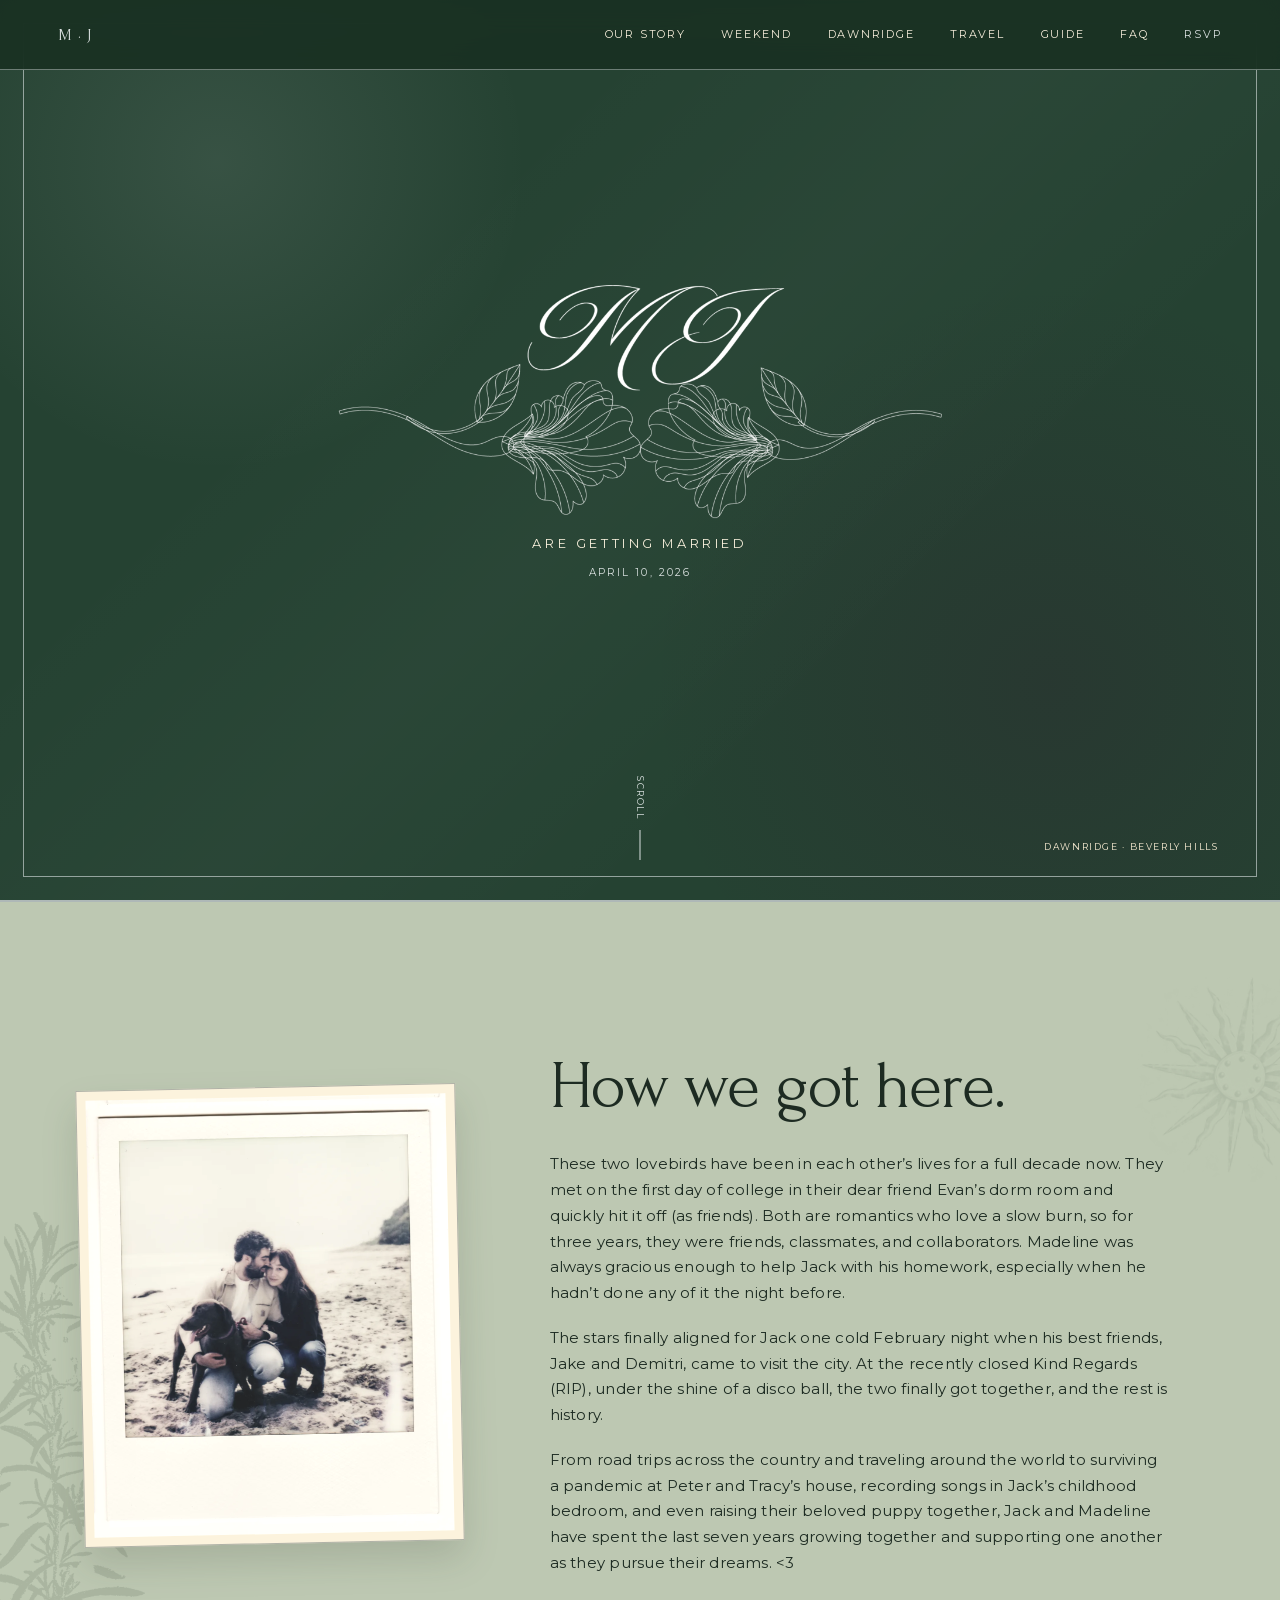
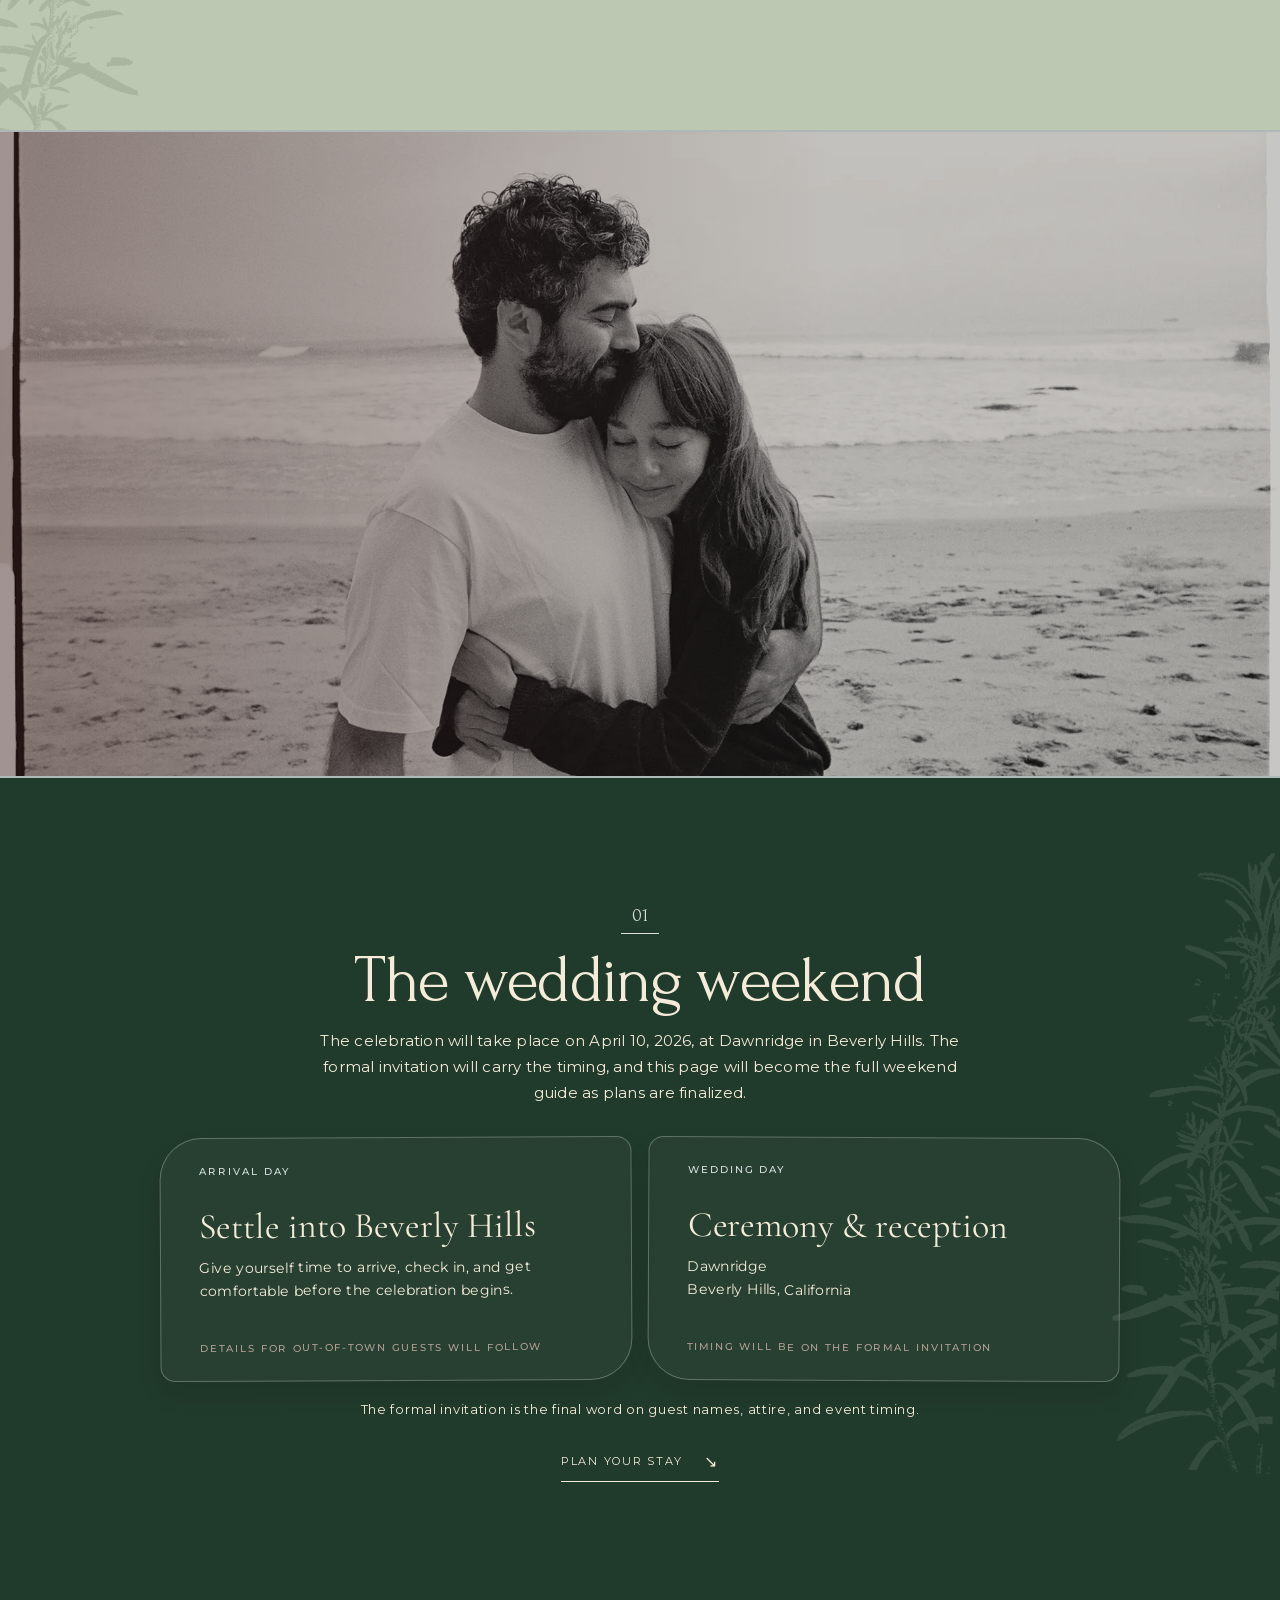
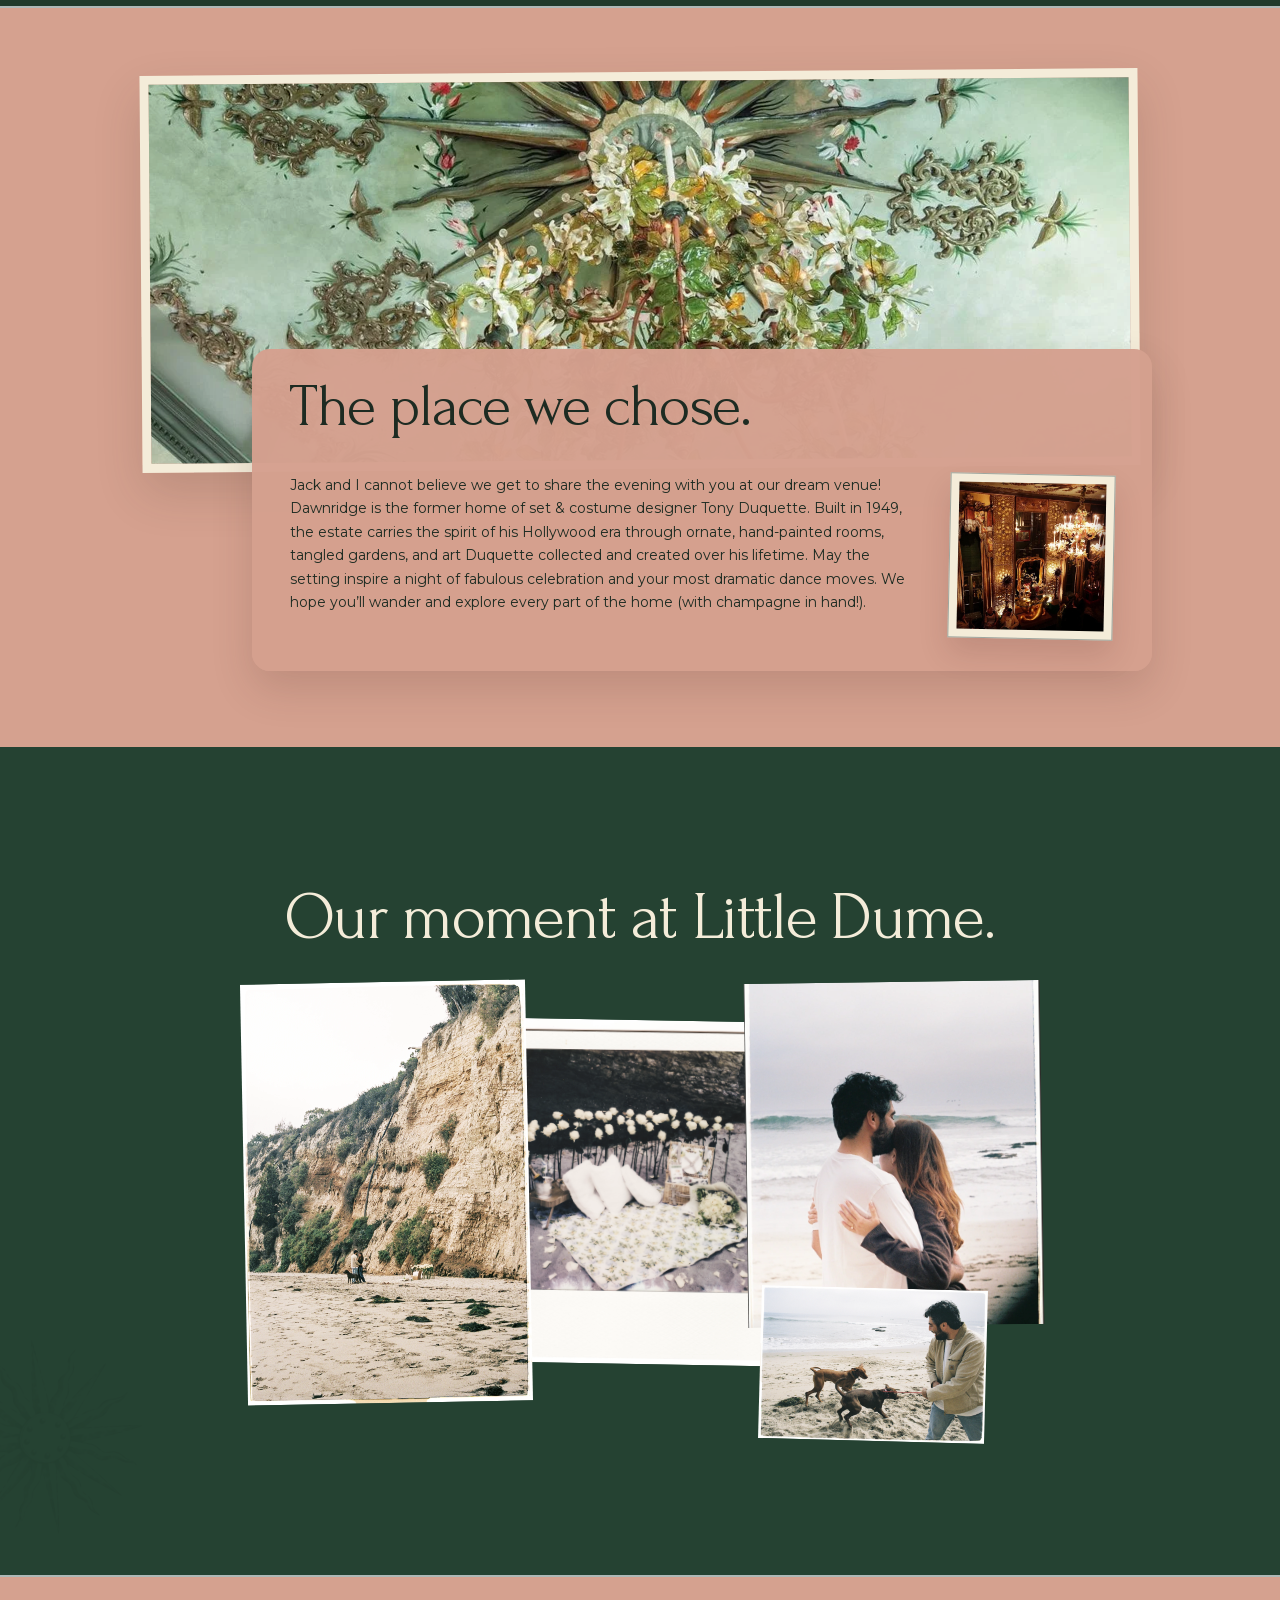
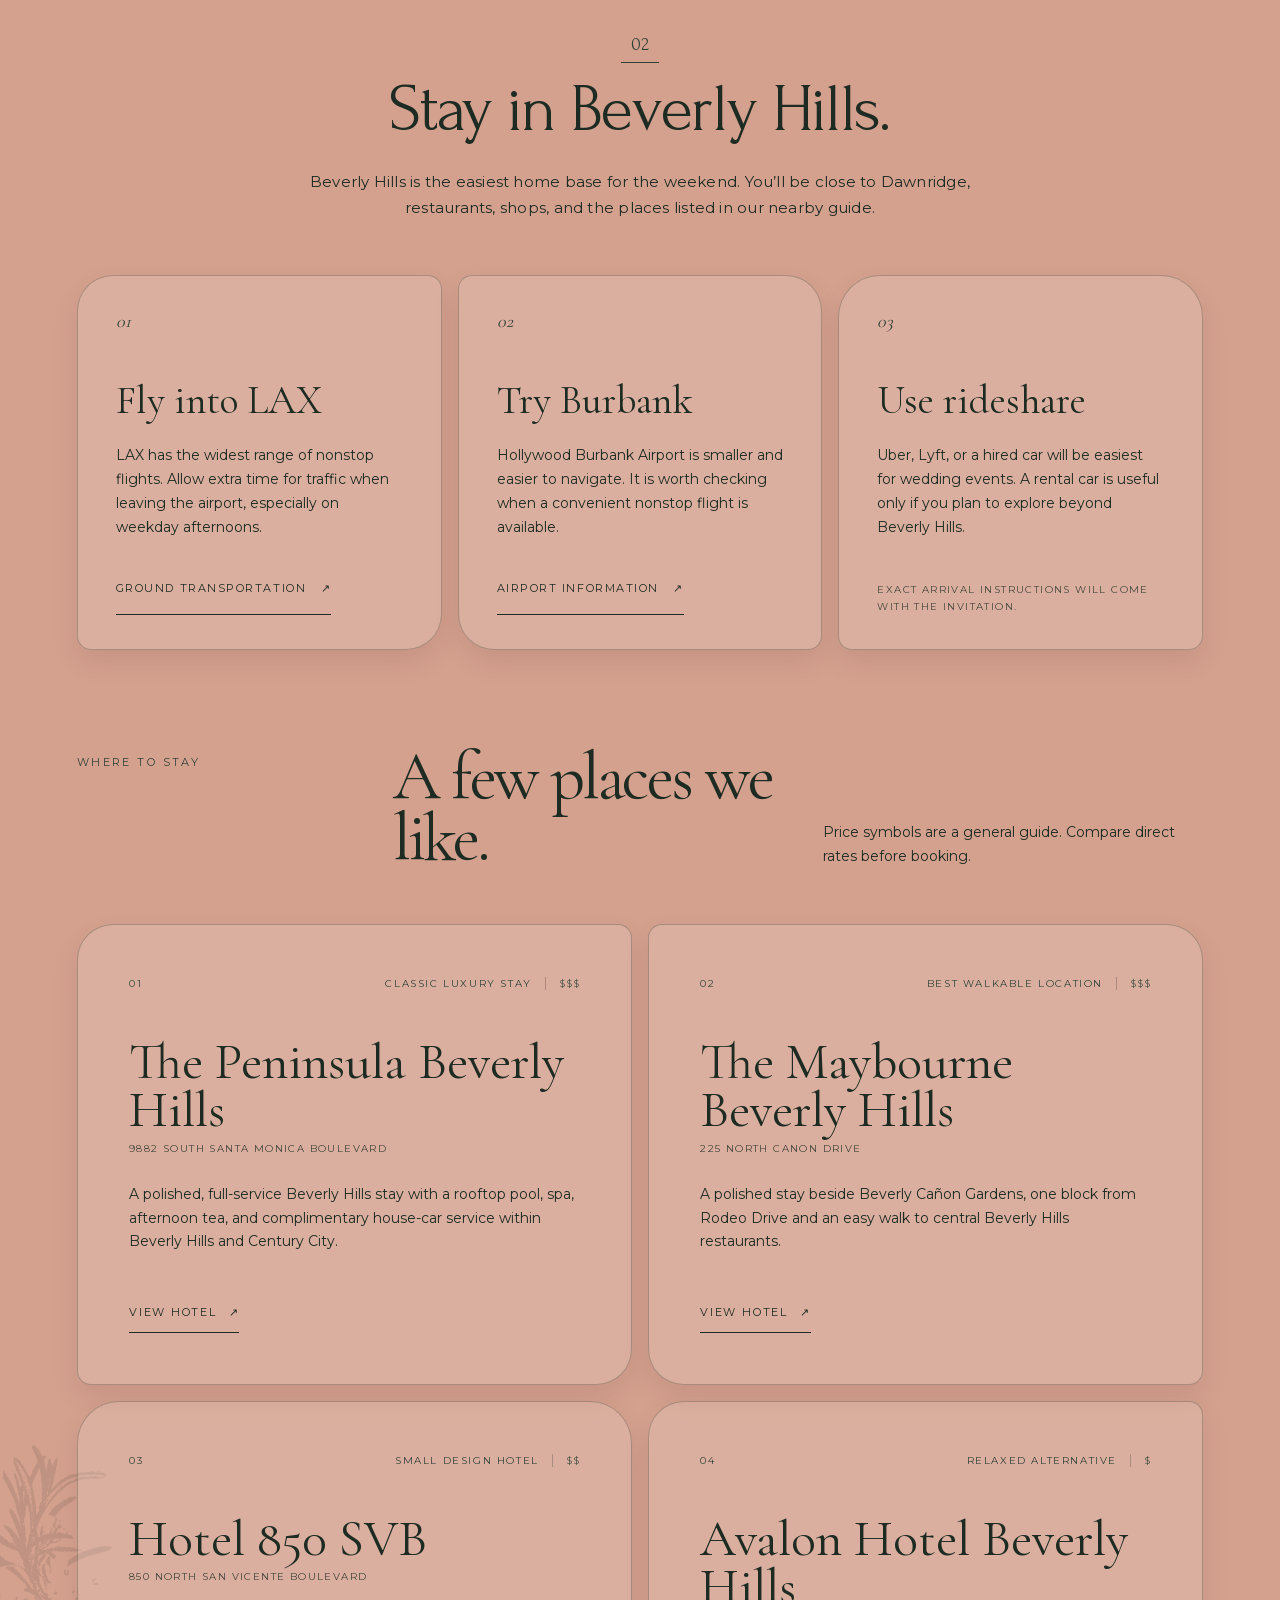
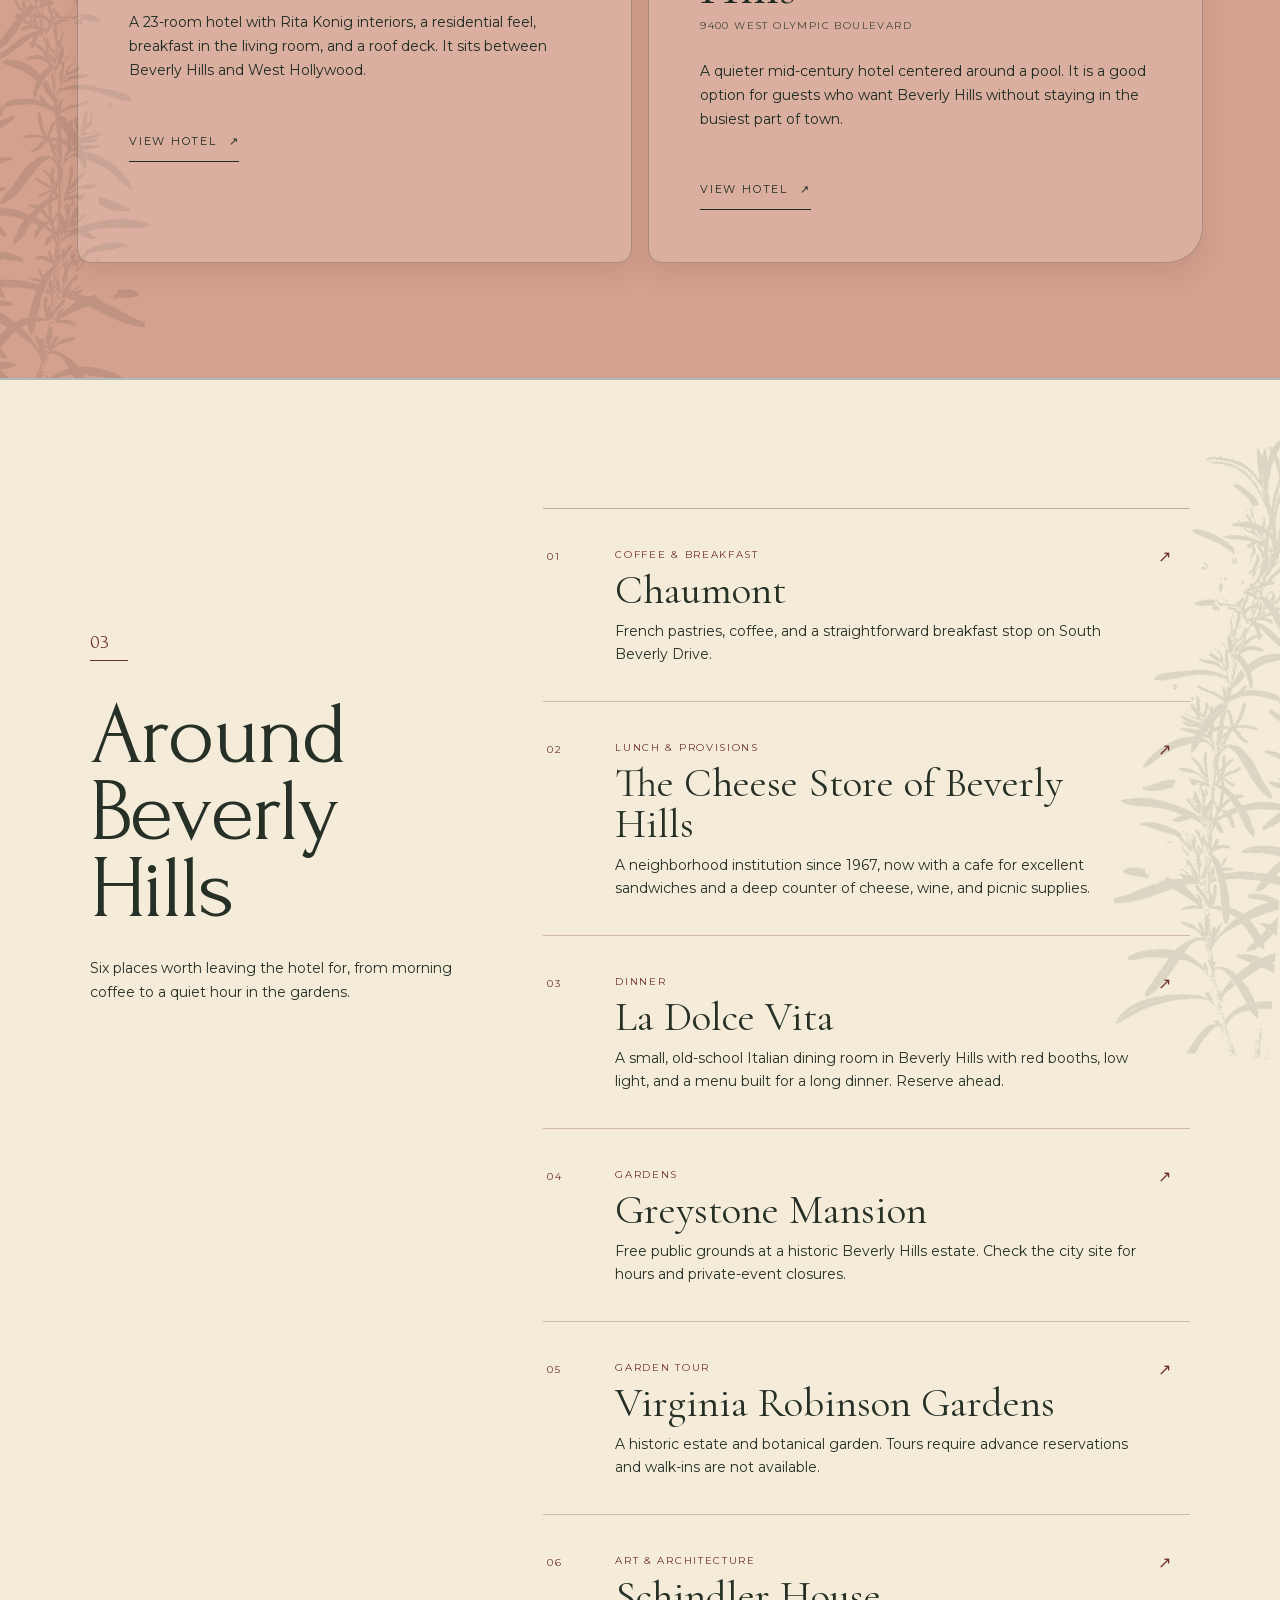
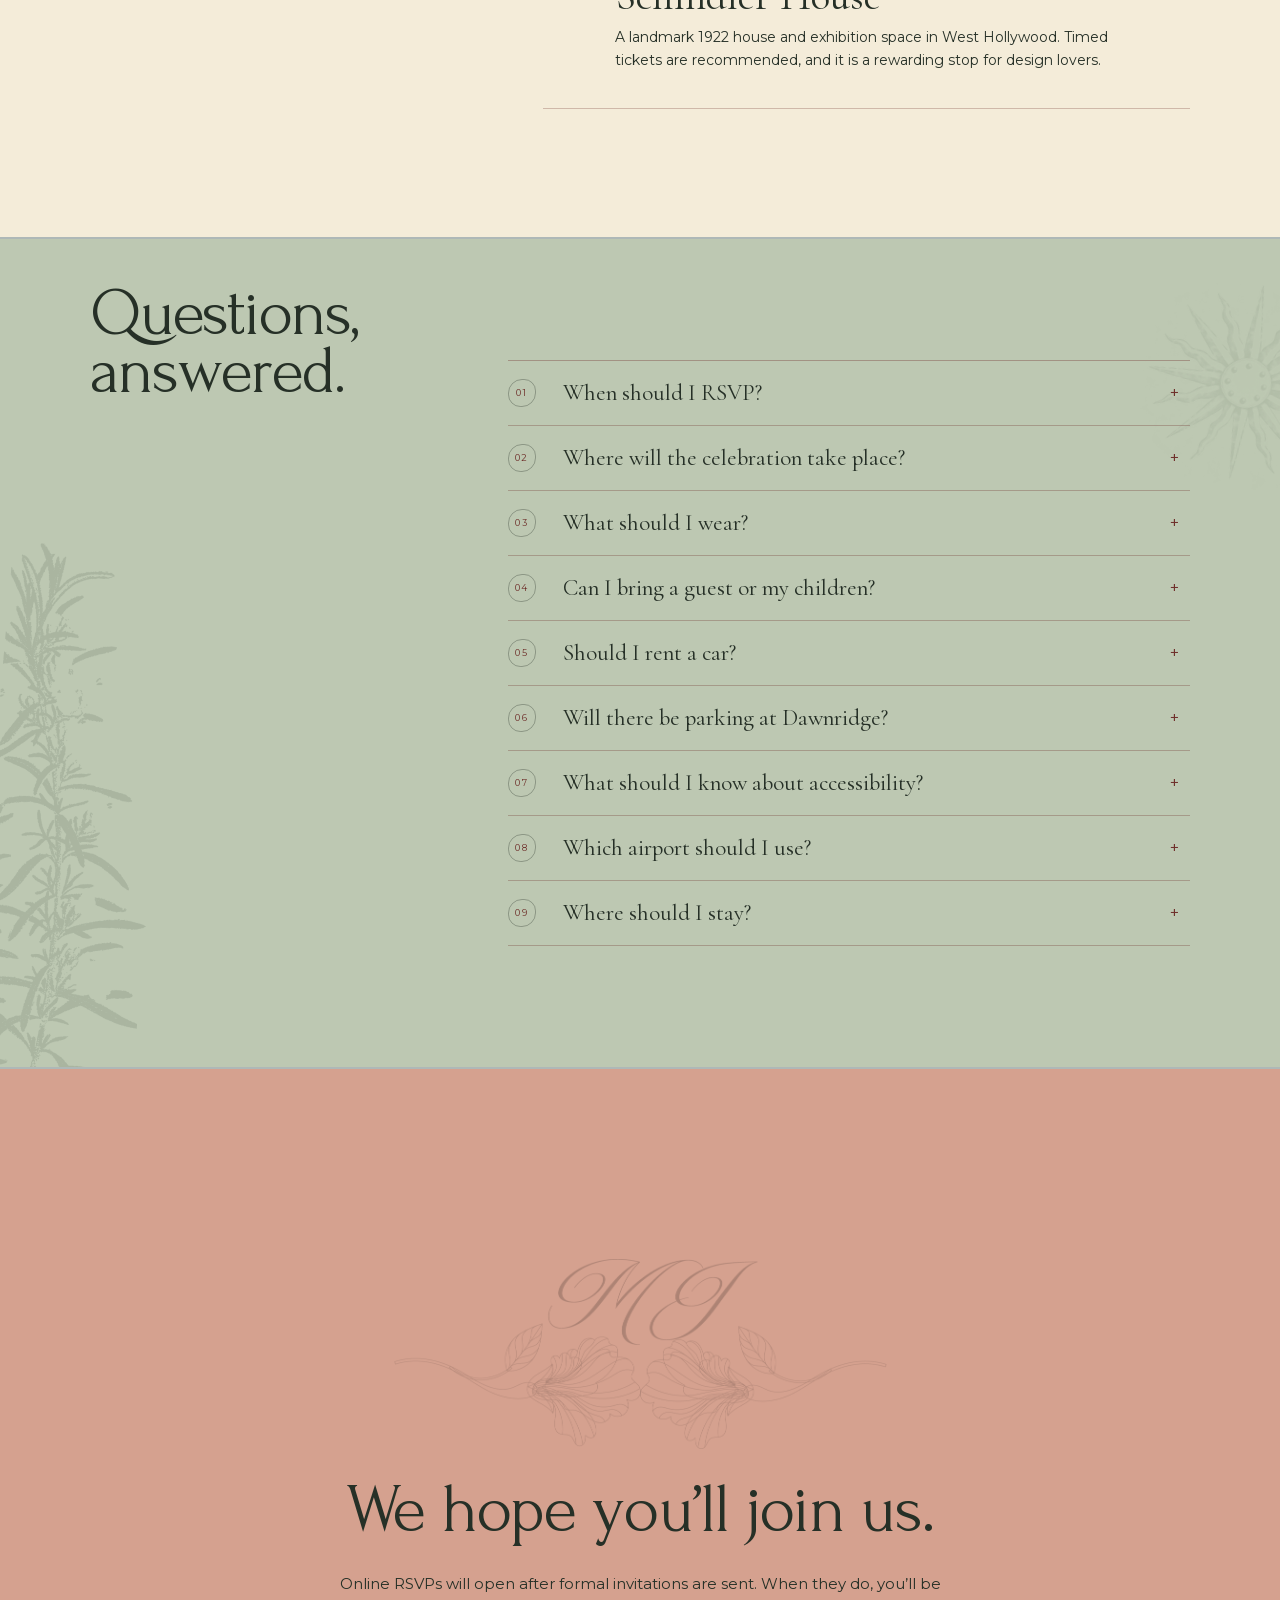
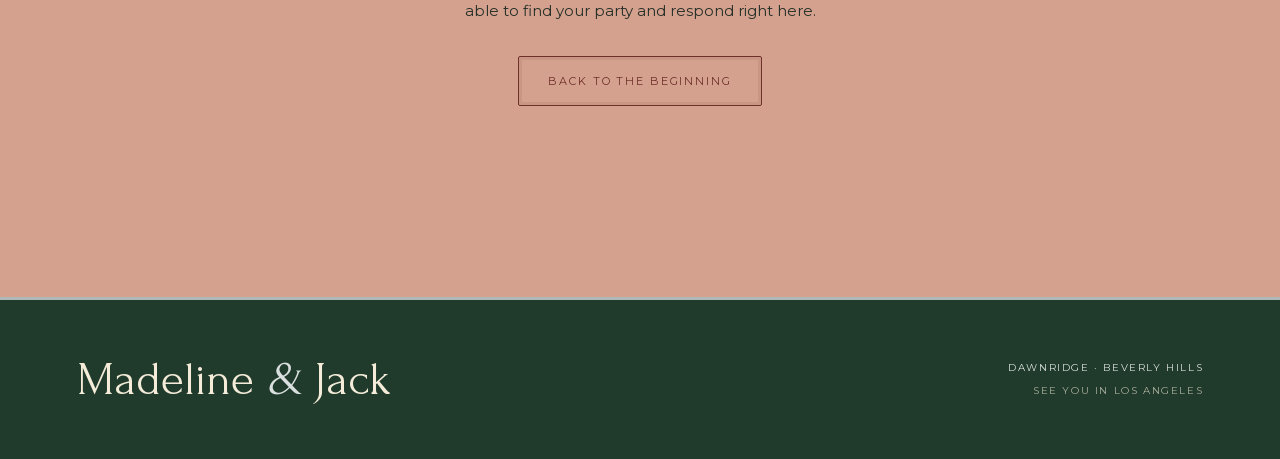
==== commit e2246d76: "Publish refined Dawnridge star" ====
--- a/index.html
+++ b/index.html
@@ -1 +1 @@
-<!DOCTYPE html><html lang="en"><head><meta charSet="utf-8"/><meta name="viewport" content="width=device-width, initial-scale=1"/><link rel="preload" href="/_next/static/media/01e4147cff8141ee-s.p.10ked.7w885.g.woff2" as="font" crossorigin="" type="font/woff2"/><link rel="preload" href="/_next/static/media/e8f2fbee2754df70-s.p.0fzkl03jw-sdz.woff2" as="font" crossorigin="" type="font/woff2"/><link rel="preload" href="/_next/static/media/ec6b5b74cff4b0c1-s.p.0srh6s0jndk4v.woff2" as="font" crossorigin="" type="font/woff2"/><link rel="preload" as="image" href="/images/monogram-centered.png"/><link rel="preload" as="image" href="/images/story-polaroid.webp"/><link rel="preload" as="image" href="/images/couple-embrace.webp"/><link rel="preload" as="image" href="/images/dawnridge-ceiling.webp"/><link rel="preload" as="image" href="/images/dawnridge-interior.webp"/><link rel="preload" as="image" href="/images/little-dume-cliffs.webp"/><link rel="preload" as="image" href="/images/little-dume-picnic.webp"/><link rel="preload" as="image" href="/images/little-dume-dogs.webp"/><link rel="preload" as="image" href="/images/little-dume-embrace.webp"/><link rel="stylesheet" href="/_next/static/chunks/108qlk9~3lwq5.css" data-precedence="next"/><link rel="preload" as="script" fetchPriority="low" href="/_next/static/chunks/11qk_vpw_zwkf.js"/><script src="/_next/static/chunks/0d-5~.f~0wtco.js" async=""></script><script src="/_next/static/chunks/10u3y4bw1ayzs.js" async=""></script><script src="/_next/static/chunks/turbopack-0e47rfx~.~3-8.js" async=""></script><script src="/_next/static/chunks/0fsi8lw5utejl.js" async=""></script><script src="/_next/static/chunks/0k6kr~ze-.qya.js" async=""></script><script src="/_next/static/chunks/0d3tkj33oycf2.js" async=""></script><script src="/_next/static/chunks/0c_5-xd4dryol.js" async=""></script><meta name="next-size-adjust" content=""/><title>Madeline &amp; Jack</title><meta name="description" content="Madeline Borehan and Jack Kleinick are getting married at Dawnridge in Beverly Hills on April 10, 2026. Find weekend plans, travel notes, and their guide to the area."/><meta name="robots" content="noindex, nofollow, nocache"/><meta property="og:title" content="Madeline Borehan &amp; Jack Kleinick | April 10, 2026"/><meta property="og:description" content="Madeline Borehan and Jack Kleinick are getting married at Dawnridge in Beverly Hills on April 10, 2026. Find weekend plans, travel notes, and their guide to the area."/><meta property="og:image" content="https://thekleinicks.com/og-homepage.png"/><meta property="og:image:width" content="1200"/><meta property="og:image:height" content="630"/><meta property="og:image:alt" content="MJ monogram and floral linework over the Dawnridge entrance"/><meta property="og:type" content="website"/><meta name="twitter:card" content="summary_large_image"/><meta name="twitter:title" content="Madeline Borehan &amp; Jack Kleinick | April 10, 2026"/><meta name="twitter:description" content="Madeline Borehan and Jack Kleinick are getting married at Dawnridge in Beverly Hills on April 10, 2026. Find weekend plans, travel notes, and their guide to the area."/><meta name="twitter:image" content="https://thekleinicks.com/og-homepage.png"/><link rel="icon" href="/favicon.svg?v=2" type="image/svg+xml"/><link rel="icon" href="/favicon-32.png?v=2" sizes="32x32" type="image/png"/><link rel="apple-touch-icon" href="/apple-touch-icon.png?v=2" sizes="180x180" type="image/png"/><script src="/_next/static/chunks/03~yq9q893hmn.js" noModule=""></script></head><body class="cormorant_garamond_1abb6ad-module__nUEXnW__variable montserrat_c08e6965-module___QwMha__variable forum_282d4571-module__bJGCkG__variable"><div hidden=""><!--$--><!--/$--></div><main class="venue-world"><button type="button" class="opening-moment" aria-label="Enter Madeline and Jack&#x27;s wedding website"><span class="opening-letters" aria-hidden="true"><span>M</span><span>J</span></span><span class="opening-center"><span>April 10, 2026</span><b>Madeline &amp; Jack</b><i>Beverly Hills</i></span><span class="opening-hint">Enter</span></button><header class="site-header"><a class="wordmark" href="#home" aria-label="Madeline Borehan and Jack Kleinick, home">M <span>·</span> J</a><nav aria-label="Primary navigation"><a href="#story">Our story</a><a href="#details">Weekend</a><a href="#venue">Dawnridge</a><a href="#travel">Travel</a><a href="#guide">Guide</a><a href="#faq">FAQ</a><a class="nav-rsvp" href="#rsvp">RSVP</a></nav></header><section class="hero" id="home" aria-labelledby="hero-title"><div class="hero-card"><img alt="Madeline Borehan and Jack Kleinick monogram" width="1300" height="398" decoding="async" data-nimg="1" class="hero-monogram" style="color:transparent" src="/images/monogram-centered.png"/><h1 id="hero-title" class="sr-only">Madeline Borehan and Jack Kleinick are getting married</h1><p>Are getting married</p><p class="hero-date">April 10, 2026</p></div><p class="hero-note hero-note-right">Dawnridge · Beverly Hills</p><a class="scroll-cue" href="#story" aria-label="Continue to our story">Scroll</a></section><section class="story-section" id="story" aria-labelledby="story-title"><div class="story-layout"><div class="story-intro"><h2 id="story-title">How we got here.</h2></div><div class="story-heading"><figure><img alt="Madeline and Jack with their dog during their engagement portrait session" loading="eager" width="1200" height="1458" decoding="async" data-nimg="1" style="color:transparent" src="/images/story-polaroid.webp"/></figure></div><div class="story-copy-layout"><div class="story-copy"><p>These two lovebirds have been in each other’s lives for a full decade now. They met on the first day of college in their dear friend Evan’s dorm room and quickly hit it off (as friends). Both are romantics who love a slow burn, so for three years, they were friends, classmates, and collaborators. Madeline was always gracious enough to help Jack with his homework, especially when he hadn’t done any of it the night before.</p><p>The stars finally aligned for Jack one cold February night when his best friends, Jake and Demitri, came to visit the city. At the recently closed Kind Regards (RIP), under the shine of a disco ball, the two finally got together, and the rest is history.</p><p>From road trips across the country and traveling around the world to surviving a pandemic at Peter and Tracy’s house, recording songs in Jack’s childhood bedroom, and even raising their beloved puppy together, Jack and Madeline have spent the last seven years growing together and supporting one another as they pursue their dreams. &lt;3</p></div></div></div></section><section class="photo-break" aria-label="Madeline and Jack&#x27;s engagement portraits"><img alt="Madeline and Jack during their engagement portrait session" loading="eager" width="1800" height="1219" decoding="async" data-nimg="1" style="color:transparent" src="/images/couple-embrace.webp"/></section><section class="details-section" id="details" aria-labelledby="details-title"><div class="section-number">01</div><h2 id="details-title">The wedding weekend</h2><p class="section-intro">The celebration will take place on April 10, 2026, at Dawnridge in Beverly Hills. The formal invitation will carry the timing, and this page will become the full weekend guide as plans are finalized.</p><div class="weekend-grid"><article><span>Arrival day</span><h3>Settle into Beverly Hills</h3><p>Give yourself time to arrive, check in, and get comfortable before the celebration begins.</p><strong>Details for out-of-town guests will follow</strong></article><article><span>Wedding day</span><h3>Ceremony &amp; reception</h3><p>Dawnridge<br/>Beverly Hills, California</p><strong>Timing will be on the formal invitation</strong></article></div><p class="weekend-note">The formal invitation is the final word on guest names, attire, and event timing.</p><a class="text-link" href="#travel">Plan your stay <span>↘︎</span></a></section><section class="venue-section" id="venue" aria-labelledby="venue-title"><div class="venue-image tall-image"><img alt="Painted ceiling and chandelier at Dawnridge" loading="eager" decoding="async" data-nimg="fill" style="position:absolute;height:100%;width:100%;left:0;top:0;right:0;bottom:0;color:transparent" src="/images/dawnridge-ceiling.webp"/></div><div class="venue-copy"><h2 id="venue-title">The place we chose.</h2><p>Jack and I cannot believe we get to share the evening with you at our dream venue! Dawnridge is the former home of set &amp; costume designer Tony Duquette. Built in 1949, the estate carries the spirit of his Hollywood era through ornate, hand-painted rooms, tangled gardens, and art Duquette collected and created over his lifetime. May the setting inspire a night of fabulous celebration and your most dramatic dance moves. We hope you’ll wander and explore every part of the home (with champagne in hand!).</p><div class="mini-image"><img alt="Richly decorated room at Dawnridge" loading="eager" decoding="async" data-nimg="fill" style="position:absolute;height:100%;width:100%;left:0;top:0;right:0;bottom:0;color:transparent" src="/images/dawnridge-interior.webp"/></div></div></section><section class="gallery-section" id="engagement" aria-labelledby="gallery-title"><h2 id="gallery-title">Our moment at Little Dume.</h2><div class="gallery-grid"><figure class="gallery-one"><img alt="Madeline and Jack beneath the cliffs at Little Dume after their engagement" loading="eager" decoding="async" data-nimg="fill" style="position:absolute;height:100%;width:100%;left:0;top:0;right:0;bottom:0;object-fit:contain;color:transparent" src="/images/little-dume-cliffs.webp"/></figure><figure class="gallery-two"><img alt="The engagement picnic at Little Dume" loading="eager" decoding="async" data-nimg="fill" style="position:absolute;height:100%;width:100%;left:0;top:0;right:0;bottom:0;object-fit:contain;color:transparent" src="/images/little-dume-picnic.webp"/></figure><figure class="gallery-three"><img alt="Jack playing with the dogs on the beach at Little Dume" loading="eager" decoding="async" data-nimg="fill" style="position:absolute;height:100%;width:100%;left:0;top:0;right:0;bottom:0;object-fit:contain;color:transparent" src="/images/little-dume-dogs.webp"/></figure><figure class="gallery-four"><img alt="Jack kissing Madeline on the forehead at Little Dume" loading="eager" decoding="async" data-nimg="fill" style="position:absolute;height:100%;width:100%;left:0;top:0;right:0;bottom:0;object-fit:contain;color:transparent" src="/images/little-dume-embrace.webp"/></figure></div></section><section class="travel-section" id="travel" aria-labelledby="travel-title"><div class="section-number">02</div><h2 id="travel-title">Stay in Beverly Hills.</h2><p class="section-intro">Beverly Hills is the easiest home base for the weekend. You’ll be close to Dawnridge, restaurants, shops, and the places listed in our nearby guide.</p><div class="arrival-grid"><article><p class="card-number">01</p><h3>Fly into LAX</h3><p>LAX has the widest range of nonstop flights. Allow extra time for traffic when leaving the airport, especially on weekday afternoons.</p><a href="https://www.flylax.com/lax-traffic-and-ground-transportation" target="_blank" rel="noreferrer">Ground transportation <span>↗︎</span></a></article><article><p class="card-number">02</p><h3>Try Burbank</h3><p>Hollywood Burbank Airport is smaller and easier to navigate. It is worth checking when a convenient nonstop flight is available.</p><a href="https://www.hollywoodburbankairport.com/ground-transportation/shuttles-taxis/" target="_blank" rel="noreferrer">Airport information <span>↗︎</span></a></article><article><p class="card-number">03</p><h3>Use rideshare</h3><p>Uber, Lyft, or a hired car will be easiest for wedding events. A rental car is useful only if you plan to explore beyond Beverly Hills.</p><span class="travel-fine-print">Exact arrival instructions will come with the invitation.</span></article></div><div class="hotel-heading"><p class="eyebrow">Where to stay</p><h3>A few places we like.</h3><p>Price symbols are a general guide. Compare direct rates before booking.</p></div><div class="hotel-grid"><article><div class="hotel-topline"><span>01</span><span class="hotel-meta"><span>Classic luxury stay</span><span class="hotel-price" aria-label="Relative price tier 3 of 3">$$$</span></span></div><h4>The Peninsula Beverly Hills</h4><p class="hotel-address">9882 South Santa Monica Boulevard</p><p>A polished, full-service Beverly Hills stay with a rooftop pool, spa, afternoon tea, and complimentary house-car service within Beverly Hills and Century City.</p><a href="https://www.peninsula.com/en/beverly-hills/5-star-luxury-hotel-beverly-hills" target="_blank" rel="noreferrer">View hotel <span>↗︎</span></a></article><article><div class="hotel-topline"><span>02</span><span class="hotel-meta"><span>Best walkable location</span><span class="hotel-price" aria-label="Relative price tier 3 of 3">$$$</span></span></div><h4>The Maybourne Beverly Hills</h4><p class="hotel-address">225 North Canon Drive</p><p>A polished stay beside Beverly Cañon Gardens, one block from Rodeo Drive and an easy walk to central Beverly Hills restaurants.</p><a href="https://www.maybourne.com/en/hotels/the-maybourne-beverly-hills" target="_blank" rel="noreferrer">View hotel <span>↗︎</span></a></article><article><div class="hotel-topline"><span>03</span><span class="hotel-meta"><span>Small design hotel</span><span class="hotel-price" aria-label="Relative price tier 2 of 3">$$</span></span></div><h4>Hotel 850 SVB</h4><p class="hotel-address">850 North San Vicente Boulevard</p><p>A 23-room hotel with Rita Konig interiors, a residential feel, breakfast in the living room, and a roof deck. It sits between Beverly Hills and West Hollywood.</p><a href="https://www.hotel850svb.com/" target="_blank" rel="noreferrer">View hotel <span>↗︎</span></a></article><article><div class="hotel-topline"><span>04</span><span class="hotel-meta"><span>Relaxed alternative</span><span class="hotel-price" aria-label="Relative price tier 1 of 3">$</span></span></div><h4>Avalon Hotel Beverly Hills</h4><p class="hotel-address">9400 West Olympic Boulevard</p><p>A quieter mid-century hotel centered around a pool. It is a good option for guests who want Beverly Hills without staying in the busiest part of town.</p><a href="https://www.avalon-hotel.com/beverly-hills/" target="_blank" rel="noreferrer">View hotel <span>↗︎</span></a></article></div></section><section class="guide-section" id="guide" aria-labelledby="guide-title"><div class="guide-heading"><div class="section-number">03</div><h2 id="guide-title">Around Beverly Hills</h2><p>Six places worth leaving the hotel for, from morning coffee to a quiet hour in the gardens.</p></div><div class="guide-list"><a href="https://www.chaumontbakery.com/" target="_blank" rel="noreferrer"><span>01</span><div><small>Coffee &amp; breakfast</small><h3>Chaumont</h3><p>French pastries, coffee, and a straightforward breakfast stop on South Beverly Drive.</p></div><b aria-hidden="true">↗︎</b></a><a href="https://cheesestore.com/" target="_blank" rel="noreferrer"><span>02</span><div><small>Lunch &amp; provisions</small><h3>The Cheese Store of Beverly Hills</h3><p>A neighborhood institution since 1967, now with a cafe for excellent sandwiches and a deep counter of cheese, wine, and picnic supplies.</p></div><b aria-hidden="true">↗︎</b></a><a href="https://www.ladolcevitabeverlyhills.com/" target="_blank" rel="noreferrer"><span>03</span><div><small>Dinner</small><h3>La Dolce Vita</h3><p>A small, old-school Italian dining room in Beverly Hills with red booths, low light, and a menu built for a long dinner. Reserve ahead.</p></div><b aria-hidden="true">↗︎</b></a><a href="https://beverlyhills.org/441/Visit-Greystone" target="_blank" rel="noreferrer"><span>04</span><div><small>Gardens</small><h3>Greystone Mansion</h3><p>Free public grounds at a historic Beverly Hills estate. Check the city site for hours and private-event closures.</p></div><b aria-hidden="true">↗︎</b></a><a href="https://parks.lacounty.gov/virginia-robinson-gardens/" target="_blank" rel="noreferrer"><span>05</span><div><small>Garden tour</small><h3>Virginia Robinson Gardens</h3><p>A historic estate and botanical garden. Tours require advance reservations and walk-ins are not available.</p></div><b aria-hidden="true">↗︎</b></a><a href="https://www.makcenter.org/planyourvisit" target="_blank" rel="noreferrer"><span>06</span><div><small>Art &amp; architecture</small><h3>Schindler House</h3><p>A landmark 1922 house and exhibition space in West Hollywood. Timed tickets are recommended, and it is a rewarding stop for design lovers.</p></div><b aria-hidden="true">↗︎</b></a></div></section><section class="faq-section" id="faq" aria-labelledby="faq-title"><div><h2 id="faq-title">Questions,<br/>answered.</h2></div><div class="faq-list"><details><summary><span>01</span>When should I RSVP?</summary><p>RSVPs are not open yet. Your formal invitation will include the deadline and instructions for responding here.</p></details><details><summary><span>02</span>Where will the celebration take place?</summary><p>The celebration will take place at Dawnridge in Beverly Hills, California. The full address and arrival notes will be shared directly with invited guests.</p></details><details><summary><span>03</span>What should I wear?</summary><p>Dress code will be provided with the formal invitation. Check back here for an inspiration board.</p></details><details><summary><span>04</span>Can I bring a guest or my children?</summary><p>Please refer to the names listed on your formal invitation. If you have a question about your party, reach out to Madeline or Jack directly.</p></details><details><summary><span>05</span>Should I rent a car?</summary><p>A car is useful if you plan to explore Los Angeles, but it is not necessary for the wedding itself. Rideshare is the simplest option for getting to and from Dawnridge. Please do not plan to drive after the reception.</p></details><details><summary><span>06</span>Will there be parking at Dawnridge?</summary><p>Rideshare is encouraged, as parking is limited. Details will be posted closer to the date.</p></details><details><summary><span>07</span>What should I know about accessibility?</summary><p>The venue features multiple levels and stairs, and the evening will take place both indoors and outdoors. We recommend wearing low heels or comfortable shoes to navigate the space. If you have any accessibility concerns or questions about the venue layout, please let us know in advance so we can help make your evening as comfortable as possible.</p></details><details><summary><span>08</span>Which airport should I use?</summary><p>LAX has the widest range of flights. Hollywood Burbank Airport is smaller and can be an easier option when a nonstop flight is available. Travel time from either airport depends heavily on Los Angeles traffic.</p></details><details><summary><span>09</span>Where should I stay?</summary><p>We recommend staying in or just outside Beverly Hills. The Peninsula is the classic luxury option, The Maybourne is the most walkable, Hotel 850 SVB is the small design-led pick, and Avalon is the most relaxed. More details are in the travel section above.</p></details></div></section><section class="rsvp-section" id="rsvp" aria-labelledby="rsvp-title"><img alt="" loading="lazy" width="1300" height="398" decoding="async" data-nimg="1" class="rsvp-monogram" style="color:transparent" src="/images/monogram-centered.png"/><h2 id="rsvp-title">We hope you’ll join us.</h2><p>Online RSVPs will open after formal invitations are sent. When they do, you’ll be able to find your party and respond right here.</p><a class="button" href="#home">Back to the beginning</a></section><footer><p>Madeline <i>&amp;</i> Jack</p><div><span>Dawnridge · Beverly Hills</span><small>See you in Los Angeles</small></div></footer></main><!--$--><!--/$--><script src="/_next/static/chunks/11qk_vpw_zwkf.js" id="_R_" async=""></script><script>(self.__next_f=self.__next_f||[]).push([0])</script><script>self.__next_f.push([1,"1:\"$Sreact.fragment\"\n2:I[39756,[\"/_next/static/chunks/0fsi8lw5utejl.js\",\"/_next/static/chunks/0k6kr~ze-.qya.js\",\"/_next/static/chunks/0d3tkj33oycf2.js\"],\"default\"]\n3:I[37457,[\"/_next/static/chunks/0fsi8lw5utejl.js\",\"/_next/static/chunks/0k6kr~ze-.qya.js\",\"/_next/static/chunks/0d3tkj33oycf2.js\"],\"default\"]\n4:I[57161,[\"/_next/static/chunks/0fsi8lw5utejl.js\",\"/_next/static/chunks/0k6kr~ze-.qya.js\",\"/_next/static/chunks/0d3tkj33oycf2.js\",\"/_next/static/chunks/0c_5-xd4dryol.js\"],\"default\"]\n5:I[5500,[\"/_next/static/chunks/0fsi8lw5utejl.js\",\"/_next/static/chunks/0k6kr~ze-.qya.js\",\"/_next/static/chunks/0d3tkj33oycf2.js\",\"/_next/static/chunks/0c_5-xd4dryol.js\"],\"Image\"]\n14:I[68027,[\"/_next/static/chunks/0fsi8lw5utejl.js\",\"/_next/static/chunks/0k6kr~ze-.qya.js\",\"/_next/static/chunks/0d3tkj33oycf2.js\"],\"default\",1]\n:HL[\"/_next/static/chunks/108qlk9~3lwq5.css\",\"style\"]\n:HL[\"/_next/static/media/01e4147cff8141ee-s.p.10ked.7w885.g.woff2\",\"font\",{\"crossOrigin\":\"\",\"type\":\"font/woff2\"}]\n:HL[\"/_next/static/media/e8f2fbee2754df70-s.p.0fzkl03jw-sdz.woff2\",\"font\",{\"crossOrigin\":\"\",\"type\":\"font/woff2\"}]\n:HL[\"/_next/static/media/ec6b5b74cff4b0c1-s.p.0srh6s0jndk4v.woff2\",\"font\",{\"crossOrigin\":\"\",\"type\":\"font/woff2\"}]\n"])</script><script>self.__next_f.push([1,"0:{\"P\":null,\"c\":[\"\",\"\"],\"q\":\"\",\"i\":false,\"f\":[[[\"\",{\"children\":[\"__PAGE__\",{}]},\"$undefined\",\"$undefined\",16],[[\"$\",\"$1\",\"c\",{\"children\":[[[\"$\",\"link\",\"0\",{\"rel\":\"stylesheet\",\"href\":\"/_next/static/chunks/108qlk9~3lwq5.css\",\"precedence\":\"next\",\"crossOrigin\":\"$undefined\",\"nonce\":\"$undefined\"}],[\"$\",\"script\",\"script-0\",{\"src\":\"/_next/static/chunks/0fsi8lw5utejl.js\",\"async\":true,\"nonce\":\"$undefined\"}],[\"$\",\"script\",\"script-1\",{\"src\":\"/_next/static/chunks/0k6kr~ze-.qya.js\",\"async\":true,\"nonce\":\"$undefined\"}],[\"$\",\"script\",\"script-2\",{\"src\":\"/_next/static/chunks/0d3tkj33oycf2.js\",\"async\":true,\"nonce\":\"$undefined\"}]],[\"$\",\"html\",null,{\"lang\":\"en\",\"children\":[\"$\",\"body\",null,{\"className\":\"cormorant_garamond_1abb6ad-module__nUEXnW__variable montserrat_c08e6965-module___QwMha__variable forum_282d4571-module__bJGCkG__variable\",\"children\":[\"$\",\"$L2\",null,{\"parallelRouterKey\":\"children\",\"error\":\"$undefined\",\"errorStyles\":\"$undefined\",\"errorScripts\":\"$undefined\",\"template\":[\"$\",\"$L3\",null,{}],\"templateStyles\":\"$undefined\",\"templateScripts\":\"$undefined\",\"notFound\":[[[\"$\",\"title\",null,{\"children\":\"404: This page could not be found.\"}],[\"$\",\"div\",null,{\"style\":{\"fontFamily\":\"system-ui,\\\"Segoe UI\\\",Roboto,Helvetica,Arial,sans-serif,\\\"Apple Color Emoji\\\",\\\"Segoe UI Emoji\\\"\",\"height\":\"100vh\",\"textAlign\":\"center\",\"display\":\"flex\",\"flexDirection\":\"column\",\"alignItems\":\"center\",\"justifyContent\":\"center\"},\"children\":[\"$\",\"div\",null,{\"children\":[[\"$\",\"style\",null,{\"dangerouslySetInnerHTML\":{\"__html\":\"body{color:#000;background:#fff;margin:0}.next-error-h1{border-right:1px solid rgba(0,0,0,.3)}@media (prefers-color-scheme:dark){body{color:#fff;background:#000}.next-error-h1{border-right:1px solid rgba(255,255,255,.3)}}\"}}],[\"$\",\"h1\",null,{\"className\":\"next-error-h1\",\"style\":{\"display\":\"inline-block\",\"margin\":\"0 20px 0 0\",\"padding\":\"0 23px 0 0\",\"fontSize\":24,\"fontWeight\":500,\"verticalAlign\":\"top\",\"lineHeight\":\"49px\"},\"children\":404}],[\"$\",\"div\",null,{\"style\":{\"display\":\"inline-block\"},\"children\":[\"$\",\"h2\",null,{\"style\":{\"fontSize\":14,\"fontWeight\":400,\"lineHeight\":\"49px\",\"margin\":0},\"children\":\"This page could not be found.\"}]}]]}]}]],[]],\"forbidden\":\"$undefined\",\"unauthorized\":\"$undefined\"}]}]}]]}],{\"children\":[[\"$\",\"$1\",\"c\",{\"children\":[[\"$\",\"main\",null,{\"className\":\"venue-world\",\"children\":[[\"$\",\"$L4\",null,{}],[\"$\",\"header\",null,{\"className\":\"site-header\",\"children\":[[\"$\",\"a\",null,{\"className\":\"wordmark\",\"href\":\"#home\",\"aria-label\":\"Madeline Borehan and Jack Kleinick, home\",\"children\":[\"M \",[\"$\",\"span\",null,{\"children\":\"·\"}],\" J\"]}],[\"$\",\"nav\",null,{\"aria-label\":\"Primary navigation\",\"children\":[[\"$\",\"a\",null,{\"href\":\"#story\",\"children\":\"Our story\"}],[\"$\",\"a\",null,{\"href\":\"#details\",\"children\":\"Weekend\"}],[\"$\",\"a\",null,{\"href\":\"#venue\",\"children\":\"Dawnridge\"}],[\"$\",\"a\",null,{\"href\":\"#travel\",\"children\":\"Travel\"}],[\"$\",\"a\",null,{\"href\":\"#guide\",\"children\":\"Guide\"}],[\"$\",\"a\",null,{\"href\":\"#faq\",\"children\":\"FAQ\"}],[\"$\",\"a\",null,{\"className\":\"nav-rsvp\",\"href\":\"#rsvp\",\"children\":\"RSVP\"}]]}]]}],[\"$\",\"section\",null,{\"className\":\"hero\",\"id\":\"home\",\"aria-labelledby\":\"hero-title\",\"children\":[[\"$\",\"div\",null,{\"className\":\"hero-card\",\"children\":[[\"$\",\"$L5\",null,{\"className\":\"hero-monogram\",\"src\":\"/images/monogram-centered.png\",\"alt\":\"Madeline Borehan and Jack Kleinick monogram\",\"width\":1300,\"height\":398,\"priority\":true}],[\"$\",\"h1\",null,{\"id\":\"hero-title\",\"className\":\"sr-only\",\"children\":\"Madeline Borehan and Jack Kleinick are getting married\"}],[\"$\",\"p\",null,{\"children\":\"Are getting married\"}],[\"$\",\"p\",null,{\"className\":\"hero-date\",\"children\":\"April 10, 2026\"}]]}],[\"$\",\"p\",null,{\"className\":\"hero-note hero-note-right\",\"children\":\"Dawnridge · Beverly Hills\"}],[\"$\",\"a\",null,{\"className\":\"scroll-cue\",\"href\":\"#story\",\"aria-label\":\"Continue to our story\",\"children\":\"Scroll\"}]]}],[\"$\",\"section\",null,{\"className\":\"story-section\",\"id\":\"story\",\"aria-labelledby\":\"story-title\",\"children\":[\"$\",\"div\",null,{\"className\":\"story-layout\",\"children\":[[\"$\",\"div\",null,{\"className\":\"story-intro\",\"children\":[\"$\",\"h2\",null,{\"id\":\"story-title\",\"children\":\"How we got here.\"}]}],[\"$\",\"div\",null,{\"className\":\"story-heading\",\"children\":[\"$\",\"figure\",null,{\"children\":[\"$\",\"$L5\",null,{\"src\":\"/images/story-polaroid.webp\",\"alt\":\"Madeline and Jack with their dog during their engagement portrait session\",\"width\":1200,\"height\":1458,\"loading\":\"eager\"}]}]}],[\"$\",\"div\",null,{\"className\":\"story-copy-layout\",\"children\":[\"$\",\"div\",null,{\"className\":\"story-copy\",\"children\":[[\"$\",\"p\",\"These two lovebirds have been in each other’s lives for a full decade now. They met on the first day of college in their dear friend Evan’s dorm room and quickly hit it off (as friends). Both are romantics who love a slow burn, so for three years, they were friends, classmates, and collaborators. Madeline was always gracious enough to help Jack with his homework, especially when he hadn’t done any of it the night before.\",{\"children\":\"These two lovebirds have been in each other’s lives for a full decade now. They met on the first day of college in their dear friend Evan’s dorm room and quickly hit it off (as friends). Both are romantics who love a slow burn, so for three years, they were friends, classmates, and collaborators. Madeline was always gracious enough to help Jack with his homework, especially when he hadn’t done any of it the night before.\"}],\"$L6\",\"$L7\"]}]}]]}]}],\"$L8\",\"$L9\",\"$La\",\"$Lb\",\"$Lc\",\"$Ld\",false,\"$Le\",\"$Lf\",\"$L10\"]}],[\"$L11\"],\"$L12\"]}],{},null,false,null]},null,false,null],\"$L13\",false]],\"m\":\"$undefined\",\"G\":[\"$14\",[\"$L15\"]],\"S\":true,\"h\":null,\"s\":\"$undefined\",\"l\":\"$undefined\",\"p\":\"$undefined\",\"d\":\"$undefined\",\"b\":\"a3oBYEKeugK2XUcbKM6jO\"}\n"])</script><script>self.__next_f.push([1,"1b:I[97367,[\"/_next/static/chunks/0fsi8lw5utejl.js\",\"/_next/static/chunks/0k6kr~ze-.qya.js\",\"/_next/static/chunks/0d3tkj33oycf2.js\"],\"OutletBoundary\"]\n1c:\"$Sreact.suspense\"\n1e:I[97367,[\"/_next/static/chunks/0fsi8lw5utejl.js\",\"/_next/static/chunks/0k6kr~ze-.qya.js\",\"/_next/static/chunks/0d3tkj33oycf2.js\"],\"ViewportBoundary\"]\n20:I[97367,[\"/_next/static/chunks/0fsi8lw5utejl.js\",\"/_next/static/chunks/0k6kr~ze-.qya.js\",\"/_next/static/chunks/0d3tkj33oycf2.js\"],\"MetadataBoundary\"]\n6:[\"$\",\"p\",\"The stars finally aligned for Jack one cold February night when his best friends, Jake and Demitri, came to visit the city. At the recently closed Kind Regards (RIP), under the shine of a disco ball, the two finally got together, and the rest is history.\",{\"children\":\"The stars finally aligned for Jack one cold February night when his best friends, Jake and Demitri, came to visit the city. At the recently closed Kind Regards (RIP), under the shine of a disco ball, the two finally got together, and the rest is history.\"}]\n7:[\"$\",\"p\",\"From road trips across the country and traveling around the world to surviving a pandemic at Peter and Tracy’s house, recording songs in Jack’s childhood bedroom, and even raising their beloved puppy together, Jack and Madeline have spent the last seven years growing together and supporting one another as they pursue their dreams. \u003c3\",{\"children\":\"From road trips across the country and traveling around the world to surviving a pandemic at Peter and Tracy’s house, recording songs in Jack’s childhood bedroom, and even raising their beloved puppy together, Jack and Madeline have spent the last seven years growing together and supporting one another as they pursue their dreams. \u003c3\"}]\n8:[\"$\",\"section\",null,{\"className\":\"photo-break\",\"aria-label\":\"Madeline and Jack's engagement portraits\",\"children\":[\"$\",\"$L5\",null,{\"src\":\"/images/couple-embrace.webp\",\"alt\":\"Madeline and Jack during their engagement portrait session\",\"width\":1800,\"height\":1219,\"loading\":\"eager\"}]}]\n"])</script><script>self.__next_f.push([1,"9:[\"$\",\"section\",null,{\"className\":\"details-section\",\"id\":\"details\",\"aria-labelledby\":\"details-title\",\"children\":[[\"$\",\"div\",null,{\"className\":\"section-number\",\"children\":\"01\"}],[\"$\",\"h2\",null,{\"id\":\"details-title\",\"children\":\"The wedding weekend\"}],[\"$\",\"p\",null,{\"className\":\"section-intro\",\"children\":\"The celebration will take place on April 10, 2026, at Dawnridge in Beverly Hills. The formal invitation will carry the timing, and this page will become the full weekend guide as plans are finalized.\"}],[\"$\",\"div\",null,{\"className\":\"weekend-grid\",\"children\":[[\"$\",\"article\",null,{\"children\":[[\"$\",\"span\",null,{\"children\":\"Arrival day\"}],[\"$\",\"h3\",null,{\"children\":\"Settle into Beverly Hills\"}],[\"$\",\"p\",null,{\"children\":\"Give yourself time to arrive, check in, and get comfortable before the celebration begins.\"}],[\"$\",\"strong\",null,{\"children\":\"Details for out-of-town guests will follow\"}]]}],[\"$\",\"article\",null,{\"children\":[[\"$\",\"span\",null,{\"children\":\"Wedding day\"}],[\"$\",\"h3\",null,{\"children\":\"Ceremony \u0026 reception\"}],[\"$\",\"p\",null,{\"children\":[\"Dawnridge\",[\"$\",\"br\",null,{}],\"Beverly Hills, California\"]}],[\"$\",\"strong\",null,{\"children\":\"Timing will be on the formal invitation\"}]]}]]}],[\"$\",\"p\",null,{\"className\":\"weekend-note\",\"children\":\"The formal invitation is the final word on guest names, attire, and event timing.\"}],[\"$\",\"a\",null,{\"className\":\"text-link\",\"href\":\"#travel\",\"children\":[\"Plan your stay \",[\"$\",\"span\",null,{\"children\":\"↘︎\"}]]}]]}]\n"])</script><script>self.__next_f.push([1,"a:[\"$\",\"section\",null,{\"className\":\"venue-section\",\"id\":\"venue\",\"aria-labelledby\":\"venue-title\",\"children\":[[\"$\",\"div\",null,{\"className\":\"venue-image tall-image\",\"children\":[\"$\",\"$L5\",null,{\"src\":\"/images/dawnridge-ceiling.webp\",\"alt\":\"Painted ceiling and chandelier at Dawnridge\",\"fill\":true,\"sizes\":\"(max-width: 800px) 100vw, 50vw\",\"loading\":\"eager\"}]}],[\"$\",\"div\",null,{\"className\":\"venue-copy\",\"children\":[[\"$\",\"h2\",null,{\"id\":\"venue-title\",\"children\":\"The place we chose.\"}],[\"$\",\"p\",null,{\"children\":\"Jack and I cannot believe we get to share the evening with you at our dream venue! Dawnridge is the former home of set \u0026 costume designer Tony Duquette. Built in 1949, the estate carries the spirit of his Hollywood era through ornate, hand-painted rooms, tangled gardens, and art Duquette collected and created over his lifetime. May the setting inspire a night of fabulous celebration and your most dramatic dance moves. We hope you’ll wander and explore every part of the home (with champagne in hand!).\"}],[\"$\",\"div\",null,{\"className\":\"mini-image\",\"children\":[\"$\",\"$L5\",null,{\"src\":\"/images/dawnridge-interior.webp\",\"alt\":\"Richly decorated room at Dawnridge\",\"fill\":true,\"sizes\":\"(max-width: 800px) 70vw, 25vw\",\"loading\":\"eager\"}]}]]}]]}]\n"])</script><script>self.__next_f.push([1,"b:[\"$\",\"section\",null,{\"className\":\"gallery-section\",\"id\":\"engagement\",\"aria-labelledby\":\"gallery-title\",\"children\":[[\"$\",\"h2\",null,{\"id\":\"gallery-title\",\"children\":\"Our moment at Little Dume.\"}],[\"$\",\"div\",null,{\"className\":\"gallery-grid\",\"children\":[[\"$\",\"figure\",null,{\"className\":\"gallery-one\",\"children\":[\"$\",\"$L5\",null,{\"src\":\"/images/little-dume-cliffs.webp\",\"alt\":\"Madeline and Jack beneath the cliffs at Little Dume after their engagement\",\"fill\":true,\"sizes\":\"(max-width: 700px) 52vw, 38vw\",\"loading\":\"eager\",\"style\":{\"objectFit\":\"contain\"}}]}],[\"$\",\"figure\",null,{\"className\":\"gallery-two\",\"children\":[\"$\",\"$L5\",null,{\"src\":\"/images/little-dume-picnic.webp\",\"alt\":\"The engagement picnic at Little Dume\",\"fill\":true,\"sizes\":\"(max-width: 700px) 42vw, 29vw\",\"loading\":\"eager\",\"style\":{\"objectFit\":\"contain\"}}]}],[\"$\",\"figure\",null,{\"className\":\"gallery-three\",\"children\":[\"$\",\"$L5\",null,{\"src\":\"/images/little-dume-dogs.webp\",\"alt\":\"Jack playing with the dogs on the beach at Little Dume\",\"fill\":true,\"sizes\":\"(max-width: 700px) 42vw, 31vw\",\"loading\":\"eager\",\"style\":{\"objectFit\":\"contain\"}}]}],[\"$\",\"figure\",null,{\"className\":\"gallery-four\",\"children\":[\"$\",\"$L5\",null,{\"src\":\"/images/little-dume-embrace.webp\",\"alt\":\"Jack kissing Madeline on the forehead at Little Dume\",\"fill\":true,\"sizes\":\"(max-width: 700px) 50vw, 30vw\",\"loading\":\"eager\",\"style\":{\"objectFit\":\"contain\"}}]}]]}]]}]\n"])</script><script>self.__next_f.push([1,"c:[\"$\",\"section\",null,{\"className\":\"travel-section\",\"id\":\"travel\",\"aria-labelledby\":\"travel-title\",\"children\":[[\"$\",\"div\",null,{\"className\":\"section-number\",\"children\":\"02\"}],[\"$\",\"h2\",null,{\"id\":\"travel-title\",\"children\":\"Stay in Beverly Hills.\"}],[\"$\",\"p\",null,{\"className\":\"section-intro\",\"children\":\"Beverly Hills is the easiest home base for the weekend. You’ll be close to Dawnridge, restaurants, shops, and the places listed in our nearby guide.\"}],[\"$\",\"div\",null,{\"className\":\"arrival-grid\",\"children\":[[\"$\",\"article\",null,{\"children\":[[\"$\",\"p\",null,{\"className\":\"card-number\",\"children\":\"01\"}],[\"$\",\"h3\",null,{\"children\":\"Fly into LAX\"}],[\"$\",\"p\",null,{\"children\":\"LAX has the widest range of nonstop flights. Allow extra time for traffic when leaving the airport, especially on weekday afternoons.\"}],[\"$\",\"a\",null,{\"href\":\"https://www.flylax.com/lax-traffic-and-ground-transportation\",\"target\":\"_blank\",\"rel\":\"noreferrer\",\"children\":[\"Ground transportation \",[\"$\",\"span\",null,{\"children\":\"↗︎\"}]]}]]}],[\"$\",\"article\",null,{\"children\":[[\"$\",\"p\",null,{\"className\":\"card-number\",\"children\":\"02\"}],[\"$\",\"h3\",null,{\"children\":\"Try Burbank\"}],[\"$\",\"p\",null,{\"children\":\"Hollywood Burbank Airport is smaller and easier to navigate. It is worth checking when a convenient nonstop flight is available.\"}],[\"$\",\"a\",null,{\"href\":\"https://www.hollywoodburbankairport.com/ground-transportation/shuttles-taxis/\",\"target\":\"_blank\",\"rel\":\"noreferrer\",\"children\":[\"Airport information \",[\"$\",\"span\",null,{\"children\":\"↗︎\"}]]}]]}],[\"$\",\"article\",null,{\"children\":[[\"$\",\"p\",null,{\"className\":\"card-number\",\"children\":\"03\"}],[\"$\",\"h3\",null,{\"children\":\"Use rideshare\"}],[\"$\",\"p\",null,{\"children\":\"Uber, Lyft, or a hired car will be easiest for wedding events. A rental car is useful only if you plan to explore beyond Beverly Hills.\"}],[\"$\",\"span\",null,{\"className\":\"travel-fine-print\",\"children\":\"Exact arrival instructions will come with the invitation.\"}]]}]]}],[\"$\",\"div\",null,{\"className\":\"hotel-heading\",\"children\":[[\"$\",\"p\",null,{\"className\":\"eyebrow\",\"children\":\"Where to stay\"}],[\"$\",\"h3\",null,{\"children\":\"A few places we like.\"}],[\"$\",\"p\",null,{\"children\":\"Price symbols are a general guide. Compare direct rates before booking.\"}]]}],[\"$\",\"div\",null,{\"className\":\"hotel-grid\",\"children\":[[\"$\",\"article\",\"The Peninsula Beverly Hills\",{\"children\":[[\"$\",\"div\",null,{\"className\":\"hotel-topline\",\"children\":[[\"$\",\"span\",null,{\"children\":\"01\"}],[\"$\",\"span\",null,{\"className\":\"hotel-meta\",\"children\":[[\"$\",\"span\",null,{\"children\":\"Classic luxury stay\"}],[\"$\",\"span\",null,{\"className\":\"hotel-price\",\"aria-label\":\"Relative price tier 3 of 3\",\"children\":\"$$$$\"}]]}]]}],[\"$\",\"h4\",null,{\"children\":\"The Peninsula Beverly Hills\"}],[\"$\",\"p\",null,{\"className\":\"hotel-address\",\"children\":\"9882 South Santa Monica Boulevard\"}],[\"$\",\"p\",null,{\"children\":\"A polished, full-service Beverly Hills stay with a rooftop pool, spa, afternoon tea, and complimentary house-car service within Beverly Hills and Century City.\"}],[\"$\",\"a\",null,{\"href\":\"https://www.peninsula.com/en/beverly-hills/5-star-luxury-hotel-beverly-hills\",\"target\":\"_blank\",\"rel\":\"noreferrer\",\"children\":[\"View hotel \",[\"$\",\"span\",null,{\"children\":\"↗︎\"}]]}]]}],[\"$\",\"article\",\"The Maybourne Beverly Hills\",{\"children\":[[\"$\",\"div\",null,{\"className\":\"hotel-topline\",\"children\":[[\"$\",\"span\",null,{\"children\":\"02\"}],[\"$\",\"span\",null,{\"className\":\"hotel-meta\",\"children\":[[\"$\",\"span\",null,{\"children\":\"Best walkable location\"}],[\"$\",\"span\",null,{\"className\":\"hotel-price\",\"aria-label\":\"Relative price tier 3 of 3\",\"children\":\"$$$$\"}]]}]]}],[\"$\",\"h4\",null,{\"children\":\"The Maybourne Beverly Hills\"}],[\"$\",\"p\",null,{\"className\":\"hotel-address\",\"children\":\"225 North Canon Drive\"}],[\"$\",\"p\",null,{\"children\":\"A polished stay beside Beverly Cañon Gardens, one block from Rodeo Drive and an easy walk to central Beverly Hills restaurants.\"}],[\"$\",\"a\",null,{\"href\":\"https://www.maybourne.com/en/hotels/the-maybourne-beverly-hills\",\"target\":\"_blank\",\"rel\":\"noreferrer\",\"children\":[\"View hotel \",[\"$\",\"span\",null,{\"children\":\"↗︎\"}]]}]]}],[\"$\",\"article\",\"Hotel 850 SVB\",{\"children\":[[\"$\",\"div\",null,{\"className\":\"hotel-topline\",\"children\":[[\"$\",\"span\",null,{\"children\":\"03\"}],[\"$\",\"span\",null,{\"className\":\"hotel-meta\",\"children\":[[\"$\",\"span\",null,{\"children\":\"Small design hotel\"}],[\"$\",\"span\",null,{\"className\":\"hotel-price\",\"aria-label\":\"Relative price tier 2 of 3\",\"children\":\"$$$\"}]]}]]}],\"$L16\",\"$L17\",\"$L18\",\"$L19\"]}],\"$L1a\"]}]]}]\n"])</script><script>self.__next_f.push([1,"d:[\"$\",\"section\",null,{\"className\":\"guide-section\",\"id\":\"guide\",\"aria-labelledby\":\"guide-title\",\"children\":[[\"$\",\"div\",null,{\"className\":\"guide-heading\",\"children\":[[\"$\",\"div\",null,{\"className\":\"section-number\",\"children\":\"03\"}],[\"$\",\"h2\",null,{\"id\":\"guide-title\",\"children\":\"Around Beverly Hills\"}],[\"$\",\"p\",null,{\"children\":\"Six places worth leaving the hotel for, from morning coffee to a quiet hour in the gardens.\"}]]}],[\"$\",\"div\",null,{\"className\":\"guide-list\",\"children\":[[\"$\",\"a\",\"Chaumont\",{\"href\":\"https://www.chaumontbakery.com/\",\"target\":\"_blank\",\"rel\":\"noreferrer\",\"children\":[[\"$\",\"span\",null,{\"children\":\"01\"}],[\"$\",\"div\",null,{\"children\":[[\"$\",\"small\",null,{\"children\":\"Coffee \u0026 breakfast\"}],[\"$\",\"h3\",null,{\"children\":\"Chaumont\"}],[\"$\",\"p\",null,{\"children\":\"French pastries, coffee, and a straightforward breakfast stop on South Beverly Drive.\"}]]}],[\"$\",\"b\",null,{\"aria-hidden\":\"true\",\"children\":\"↗︎\"}]]}],[\"$\",\"a\",\"The Cheese Store of Beverly Hills\",{\"href\":\"https://cheesestore.com/\",\"target\":\"_blank\",\"rel\":\"noreferrer\",\"children\":[[\"$\",\"span\",null,{\"children\":\"02\"}],[\"$\",\"div\",null,{\"children\":[[\"$\",\"small\",null,{\"children\":\"Lunch \u0026 provisions\"}],[\"$\",\"h3\",null,{\"children\":\"The Cheese Store of Beverly Hills\"}],[\"$\",\"p\",null,{\"children\":\"A neighborhood institution since 1967, now with a cafe for excellent sandwiches and a deep counter of cheese, wine, and picnic supplies.\"}]]}],[\"$\",\"b\",null,{\"aria-hidden\":\"true\",\"children\":\"↗︎\"}]]}],[\"$\",\"a\",\"La Dolce Vita\",{\"href\":\"https://www.ladolcevitabeverlyhills.com/\",\"target\":\"_blank\",\"rel\":\"noreferrer\",\"children\":[[\"$\",\"span\",null,{\"children\":\"03\"}],[\"$\",\"div\",null,{\"children\":[[\"$\",\"small\",null,{\"children\":\"Dinner\"}],[\"$\",\"h3\",null,{\"children\":\"La Dolce Vita\"}],[\"$\",\"p\",null,{\"children\":\"A small, old-school Italian dining room in Beverly Hills with red booths, low light, and a menu built for a long dinner. Reserve ahead.\"}]]}],[\"$\",\"b\",null,{\"aria-hidden\":\"true\",\"children\":\"↗︎\"}]]}],[\"$\",\"a\",\"Greystone Mansion\",{\"href\":\"https://beverlyhills.org/441/Visit-Greystone\",\"target\":\"_blank\",\"rel\":\"noreferrer\",\"children\":[[\"$\",\"span\",null,{\"children\":\"04\"}],[\"$\",\"div\",null,{\"children\":[[\"$\",\"small\",null,{\"children\":\"Gardens\"}],[\"$\",\"h3\",null,{\"children\":\"Greystone Mansion\"}],[\"$\",\"p\",null,{\"children\":\"Free public grounds at a historic Beverly Hills estate. Check the city site for hours and private-event closures.\"}]]}],[\"$\",\"b\",null,{\"aria-hidden\":\"true\",\"children\":\"↗︎\"}]]}],[\"$\",\"a\",\"Virginia Robinson Gardens\",{\"href\":\"https://parks.lacounty.gov/virginia-robinson-gardens/\",\"target\":\"_blank\",\"rel\":\"noreferrer\",\"children\":[[\"$\",\"span\",null,{\"children\":\"05\"}],[\"$\",\"div\",null,{\"children\":[[\"$\",\"small\",null,{\"children\":\"Garden tour\"}],[\"$\",\"h3\",null,{\"children\":\"Virginia Robinson Gardens\"}],[\"$\",\"p\",null,{\"children\":\"A historic estate and botanical garden. Tours require advance reservations and walk-ins are not available.\"}]]}],[\"$\",\"b\",null,{\"aria-hidden\":\"true\",\"children\":\"↗︎\"}]]}],[\"$\",\"a\",\"Schindler House\",{\"href\":\"https://www.makcenter.org/planyourvisit\",\"target\":\"_blank\",\"rel\":\"noreferrer\",\"children\":[[\"$\",\"span\",null,{\"children\":\"06\"}],[\"$\",\"div\",null,{\"children\":[[\"$\",\"small\",null,{\"children\":\"Art \u0026 architecture\"}],[\"$\",\"h3\",null,{\"children\":\"Schindler House\"}],[\"$\",\"p\",null,{\"children\":\"A landmark 1922 house and exhibition space in West Hollywood. Timed tickets are recommended, and it is a rewarding stop for design lovers.\"}]]}],[\"$\",\"b\",null,{\"aria-hidden\":\"true\",\"children\":\"↗︎\"}]]}]]}]]}]\n"])</script><script>self.__next_f.push([1,"e:[\"$\",\"section\",null,{\"className\":\"faq-section\",\"id\":\"faq\",\"aria-labelledby\":\"faq-title\",\"children\":[[\"$\",\"div\",null,{\"children\":[\"$\",\"h2\",null,{\"id\":\"faq-title\",\"children\":[\"Questions,\",[\"$\",\"br\",null,{}],\"answered.\"]}]}],[\"$\",\"div\",null,{\"className\":\"faq-list\",\"children\":[[\"$\",\"details\",\"When should I RSVP?\",{\"children\":[[\"$\",\"summary\",null,{\"children\":[[\"$\",\"span\",null,{\"children\":\"01\"}],\"When should I RSVP?\"]}],[\"$\",\"p\",null,{\"children\":\"RSVPs are not open yet. Your formal invitation will include the deadline and instructions for responding here.\"}]]}],[\"$\",\"details\",\"Where will the celebration take place?\",{\"children\":[[\"$\",\"summary\",null,{\"children\":[[\"$\",\"span\",null,{\"children\":\"02\"}],\"Where will the celebration take place?\"]}],[\"$\",\"p\",null,{\"children\":\"The celebration will take place at Dawnridge in Beverly Hills, California. The full address and arrival notes will be shared directly with invited guests.\"}]]}],[\"$\",\"details\",\"What should I wear?\",{\"children\":[[\"$\",\"summary\",null,{\"children\":[[\"$\",\"span\",null,{\"children\":\"03\"}],\"What should I wear?\"]}],[\"$\",\"p\",null,{\"children\":\"Dress code will be provided with the formal invitation. Check back here for an inspiration board.\"}]]}],[\"$\",\"details\",\"Can I bring a guest or my children?\",{\"children\":[[\"$\",\"summary\",null,{\"children\":[[\"$\",\"span\",null,{\"children\":\"04\"}],\"Can I bring a guest or my children?\"]}],[\"$\",\"p\",null,{\"children\":\"Please refer to the names listed on your formal invitation. If you have a question about your party, reach out to Madeline or Jack directly.\"}]]}],[\"$\",\"details\",\"Should I rent a car?\",{\"children\":[[\"$\",\"summary\",null,{\"children\":[[\"$\",\"span\",null,{\"children\":\"05\"}],\"Should I rent a car?\"]}],[\"$\",\"p\",null,{\"children\":\"A car is useful if you plan to explore Los Angeles, but it is not necessary for the wedding itself. Rideshare is the simplest option for getting to and from Dawnridge. Please do not plan to drive after the reception.\"}]]}],[\"$\",\"details\",\"Will there be parking at Dawnridge?\",{\"children\":[[\"$\",\"summary\",null,{\"children\":[[\"$\",\"span\",null,{\"children\":\"06\"}],\"Will there be parking at Dawnridge?\"]}],[\"$\",\"p\",null,{\"children\":\"Rideshare is encouraged, as parking is limited. Details will be posted closer to the date.\"}]]}],[\"$\",\"details\",\"What should I know about accessibility?\",{\"children\":[[\"$\",\"summary\",null,{\"children\":[[\"$\",\"span\",null,{\"children\":\"07\"}],\"What should I know about accessibility?\"]}],[\"$\",\"p\",null,{\"children\":\"The venue features multiple levels and stairs, and the evening will take place both indoors and outdoors. We recommend wearing low heels or comfortable shoes to navigate the space. If you have any accessibility concerns or questions about the venue layout, please let us know in advance so we can help make your evening as comfortable as possible.\"}]]}],[\"$\",\"details\",\"Which airport should I use?\",{\"children\":[[\"$\",\"summary\",null,{\"children\":[[\"$\",\"span\",null,{\"children\":\"08\"}],\"Which airport should I use?\"]}],[\"$\",\"p\",null,{\"children\":\"LAX has the widest range of flights. Hollywood Burbank Airport is smaller and can be an easier option when a nonstop flight is available. Travel time from either airport depends heavily on Los Angeles traffic.\"}]]}],[\"$\",\"details\",\"Where should I stay?\",{\"children\":[[\"$\",\"summary\",null,{\"children\":[[\"$\",\"span\",null,{\"children\":\"09\"}],\"Where should I stay?\"]}],[\"$\",\"p\",null,{\"children\":\"We recommend staying in or just outside Beverly Hills. The Peninsula is the classic luxury option, The Maybourne is the most walkable, Hotel 850 SVB is the small design-led pick, and Avalon is the most relaxed. More details are in the travel section above.\"}]]}]]}]]}]\n"])</script><script>self.__next_f.push([1,"f:[\"$\",\"section\",null,{\"className\":\"rsvp-section\",\"id\":\"rsvp\",\"aria-labelledby\":\"rsvp-title\",\"children\":[[\"$\",\"$L5\",null,{\"className\":\"rsvp-monogram\",\"src\":\"/images/monogram-centered.png\",\"alt\":\"\",\"width\":1300,\"height\":398}],[\"$\",\"h2\",null,{\"id\":\"rsvp-title\",\"children\":\"We hope you’ll join us.\"}],[\"$\",\"p\",null,{\"children\":\"Online RSVPs will open after formal invitations are sent. When they do, you’ll be able to find your party and respond right here.\"}],[\"$\",\"a\",null,{\"className\":\"button\",\"href\":\"#home\",\"children\":\"Back to the beginning\"}]]}]\n10:[\"$\",\"footer\",null,{\"children\":[[\"$\",\"p\",null,{\"children\":[\"Madeline \",[\"$\",\"i\",null,{\"children\":\"\u0026\"}],\" Jack\"]}],[\"$\",\"div\",null,{\"children\":[[\"$\",\"span\",null,{\"children\":\"Dawnridge · Beverly Hills\"}],[\"$\",\"small\",null,{\"children\":\"See you in Los Angeles\"}]]}]]}]\n11:[\"$\",\"script\",\"script-0\",{\"src\":\"/_next/static/chunks/0c_5-xd4dryol.js\",\"async\":true,\"nonce\":\"$undefined\"}]\n12:[\"$\",\"$L1b\",null,{\"children\":[\"$\",\"$1c\",null,{\"name\":\"Next.MetadataOutlet\",\"children\":\"$@1d\"}]}]\n13:[\"$\",\"$1\",\"h\",{\"children\":[null,[\"$\",\"$L1e\",null,{\"children\":\"$L1f\"}],[\"$\",\"div\",null,{\"hidden\":true,\"children\":[\"$\",\"$L20\",null,{\"children\":[\"$\",\"$1c\",null,{\"name\":\"Next.Metadata\",\"children\":\"$L21\"}]}]}],[\"$\",\"meta\",null,{\"name\":\"next-size-adjust\",\"content\":\"\"}]]}]\n15:[\"$\",\"link\",\"0\",{\"rel\":\"stylesheet\",\"href\":\"/_next/static/chunks/108qlk9~3lwq5.css\",\"precedence\":\"next\",\"crossOrigin\":\"$undefined\",\"nonce\":\"$undefined\"}]\n"])</script><script>self.__next_f.push([1,"16:[\"$\",\"h4\",null,{\"children\":\"Hotel 850 SVB\"}]\n17:[\"$\",\"p\",null,{\"className\":\"hotel-address\",\"children\":\"850 North San Vicente Boulevard\"}]\n18:[\"$\",\"p\",null,{\"children\":\"A 23-room hotel with Rita Konig interiors, a residential feel, breakfast in the living room, and a roof deck. It sits between Beverly Hills and West Hollywood.\"}]\n19:[\"$\",\"a\",null,{\"href\":\"https://www.hotel850svb.com/\",\"target\":\"_blank\",\"rel\":\"noreferrer\",\"children\":[\"View hotel \",[\"$\",\"span\",null,{\"children\":\"↗︎\"}]]}]\n1a:[\"$\",\"article\",\"Avalon Hotel Beverly Hills\",{\"children\":[[\"$\",\"div\",null,{\"className\":\"hotel-topline\",\"children\":[[\"$\",\"span\",null,{\"children\":\"04\"}],[\"$\",\"span\",null,{\"className\":\"hotel-meta\",\"children\":[[\"$\",\"span\",null,{\"children\":\"Relaxed alternative\"}],[\"$\",\"span\",null,{\"className\":\"hotel-price\",\"aria-label\":\"Relative price tier 1 of 3\",\"children\":\"$$\"}]]}]]}],[\"$\",\"h4\",null,{\"children\":\"Avalon Hotel Beverly Hills\"}],[\"$\",\"p\",null,{\"className\":\"hotel-address\",\"children\":\"9400 West Olympic Boulevard\"}],[\"$\",\"p\",null,{\"children\":\"A quieter mid-century hotel centered around a pool. It is a good option for guests who want Beverly Hills without staying in the busiest part of town.\"}],[\"$\",\"a\",null,{\"href\":\"https://www.avalon-hotel.com/beverly-hills/\",\"target\":\"_blank\",\"rel\":\"noreferrer\",\"children\":[\"View hotel \",[\"$\",\"span\",null,{\"children\":\"↗︎\"}]]}]]}]\n"])</script><script>self.__next_f.push([1,"1f:[[\"$\",\"meta\",\"0\",{\"charSet\":\"utf-8\"}],[\"$\",\"meta\",\"1\",{\"name\":\"viewport\",\"content\":\"width=device-width, initial-scale=1\"}]]\n"])</script><script>self.__next_f.push([1,"22:I[27201,[\"/_next/static/chunks/0fsi8lw5utejl.js\",\"/_next/static/chunks/0k6kr~ze-.qya.js\",\"/_next/static/chunks/0d3tkj33oycf2.js\"],\"IconMark\"]\n1d:null\n"])</script><script>self.__next_f.push([1,"21:[[\"$\",\"title\",\"0\",{\"children\":\"Madeline \u0026 Jack\"}],[\"$\",\"meta\",\"1\",{\"name\":\"description\",\"content\":\"Madeline Borehan and Jack Kleinick are getting married at Dawnridge in Beverly Hills on April 10, 2026. Find weekend plans, travel notes, and their guide to the area.\"}],[\"$\",\"meta\",\"2\",{\"name\":\"robots\",\"content\":\"noindex, nofollow, nocache\"}],[\"$\",\"meta\",\"3\",{\"property\":\"og:title\",\"content\":\"Madeline Borehan \u0026 Jack Kleinick | April 10, 2026\"}],[\"$\",\"meta\",\"4\",{\"property\":\"og:description\",\"content\":\"Madeline Borehan and Jack Kleinick are getting married at Dawnridge in Beverly Hills on April 10, 2026. Find weekend plans, travel notes, and their guide to the area.\"}],[\"$\",\"meta\",\"5\",{\"property\":\"og:image\",\"content\":\"https://thekleinicks.com/og-homepage.png\"}],[\"$\",\"meta\",\"6\",{\"property\":\"og:image:width\",\"content\":\"1200\"}],[\"$\",\"meta\",\"7\",{\"property\":\"og:image:height\",\"content\":\"630\"}],[\"$\",\"meta\",\"8\",{\"property\":\"og:image:alt\",\"content\":\"MJ monogram and floral linework over the Dawnridge entrance\"}],[\"$\",\"meta\",\"9\",{\"property\":\"og:type\",\"content\":\"website\"}],[\"$\",\"meta\",\"10\",{\"name\":\"twitter:card\",\"content\":\"summary_large_image\"}],[\"$\",\"meta\",\"11\",{\"name\":\"twitter:title\",\"content\":\"Madeline Borehan \u0026 Jack Kleinick | April 10, 2026\"}],[\"$\",\"meta\",\"12\",{\"name\":\"twitter:description\",\"content\":\"Madeline Borehan and Jack Kleinick are getting married at Dawnridge in Beverly Hills on April 10, 2026. Find weekend plans, travel notes, and their guide to the area.\"}],[\"$\",\"meta\",\"13\",{\"name\":\"twitter:image\",\"content\":\"https://thekleinicks.com/og-homepage.png\"}],[\"$\",\"link\",\"14\",{\"rel\":\"icon\",\"href\":\"/favicon.svg?v=2\",\"type\":\"image/svg+xml\"}],[\"$\",\"link\",\"15\",{\"rel\":\"icon\",\"href\":\"/favicon-32.png?v=2\",\"sizes\":\"32x32\",\"type\":\"image/png\"}],[\"$\",\"link\",\"16\",{\"rel\":\"apple-touch-icon\",\"href\":\"/apple-touch-icon.png?v=2\",\"sizes\":\"180x180\",\"type\":\"image/png\"}],[\"$\",\"$L22\",\"17\",{}]]\n"])</script></body></html>+<!DOCTYPE html><html lang="en"><head><meta charSet="utf-8"/><meta name="viewport" content="width=device-width, initial-scale=1"/><link rel="preload" href="/_next/static/media/01e4147cff8141ee-s.p.10ked.7w885.g.woff2" as="font" crossorigin="" type="font/woff2"/><link rel="preload" href="/_next/static/media/e8f2fbee2754df70-s.p.0fzkl03jw-sdz.woff2" as="font" crossorigin="" type="font/woff2"/><link rel="preload" href="/_next/static/media/ec6b5b74cff4b0c1-s.p.0srh6s0jndk4v.woff2" as="font" crossorigin="" type="font/woff2"/><link rel="preload" as="image" href="/images/monogram-centered.png"/><link rel="preload" as="image" href="/images/story-polaroid.webp"/><link rel="preload" as="image" href="/images/couple-embrace.webp"/><link rel="preload" as="image" href="/images/dawnridge-ceiling.webp"/><link rel="preload" as="image" href="/images/dawnridge-interior.webp"/><link rel="preload" as="image" href="/images/little-dume-cliffs.webp"/><link rel="preload" as="image" href="/images/little-dume-picnic.webp"/><link rel="preload" as="image" href="/images/little-dume-dogs.webp"/><link rel="preload" as="image" href="/images/little-dume-embrace.webp"/><link rel="stylesheet" href="/_next/static/chunks/0wg6iieph213y.css" data-precedence="next"/><link rel="preload" as="script" fetchPriority="low" href="/_next/static/chunks/11qk_vpw_zwkf.js"/><script src="/_next/static/chunks/0d-5~.f~0wtco.js" async=""></script><script src="/_next/static/chunks/10u3y4bw1ayzs.js" async=""></script><script src="/_next/static/chunks/turbopack-0e47rfx~.~3-8.js" async=""></script><script src="/_next/static/chunks/0fsi8lw5utejl.js" async=""></script><script src="/_next/static/chunks/0k6kr~ze-.qya.js" async=""></script><script src="/_next/static/chunks/0d3tkj33oycf2.js" async=""></script><script src="/_next/static/chunks/0c_5-xd4dryol.js" async=""></script><meta name="next-size-adjust" content=""/><title>Madeline &amp; Jack</title><meta name="description" content="Madeline Borehan and Jack Kleinick are getting married at Dawnridge in Beverly Hills on April 10, 2026. Find weekend plans, travel notes, and their guide to the area."/><meta name="robots" content="noindex, nofollow, nocache"/><meta property="og:title" content="Madeline Borehan &amp; Jack Kleinick | April 10, 2026"/><meta property="og:description" content="Madeline Borehan and Jack Kleinick are getting married at Dawnridge in Beverly Hills on April 10, 2026. Find weekend plans, travel notes, and their guide to the area."/><meta property="og:image" content="https://thekleinicks.com/og-homepage.png"/><meta property="og:image:width" content="1200"/><meta property="og:image:height" content="630"/><meta property="og:image:alt" content="MJ monogram and floral linework over the Dawnridge entrance"/><meta property="og:type" content="website"/><meta name="twitter:card" content="summary_large_image"/><meta name="twitter:title" content="Madeline Borehan &amp; Jack Kleinick | April 10, 2026"/><meta name="twitter:description" content="Madeline Borehan and Jack Kleinick are getting married at Dawnridge in Beverly Hills on April 10, 2026. Find weekend plans, travel notes, and their guide to the area."/><meta name="twitter:image" content="https://thekleinicks.com/og-homepage.png"/><link rel="icon" href="/favicon.svg?v=2" type="image/svg+xml"/><link rel="icon" href="/favicon-32.png?v=2" sizes="32x32" type="image/png"/><link rel="apple-touch-icon" href="/apple-touch-icon.png?v=2" sizes="180x180" type="image/png"/><script src="/_next/static/chunks/03~yq9q893hmn.js" noModule=""></script></head><body class="cormorant_garamond_1abb6ad-module__nUEXnW__variable montserrat_c08e6965-module___QwMha__variable forum_282d4571-module__bJGCkG__variable"><div hidden=""><!--$--><!--/$--></div><main class="venue-world"><button type="button" class="opening-moment" aria-label="Enter Madeline and Jack&#x27;s wedding website"><span class="opening-letters" aria-hidden="true"><span>M</span><span>J</span></span><span class="opening-center"><span>April 10, 2026</span><b>Madeline &amp; Jack</b><i>Beverly Hills</i></span><span class="opening-hint">Enter</span></button><header class="site-header"><a class="wordmark" href="#home" aria-label="Madeline Borehan and Jack Kleinick, home">M <span>·</span> J</a><nav aria-label="Primary navigation"><a href="#story">Our story</a><a href="#details">Weekend</a><a href="#venue">Dawnridge</a><a href="#travel">Travel</a><a href="#guide">Guide</a><a href="#faq">FAQ</a><a class="nav-rsvp" href="#rsvp">RSVP</a></nav></header><section class="hero" id="home" aria-labelledby="hero-title"><div class="hero-card"><img alt="Madeline Borehan and Jack Kleinick monogram" width="1300" height="398" decoding="async" data-nimg="1" class="hero-monogram" style="color:transparent" src="/images/monogram-centered.png"/><h1 id="hero-title" class="sr-only">Madeline Borehan and Jack Kleinick are getting married</h1><p>Are getting married</p><p class="hero-date">April 10, 2026</p></div><p class="hero-note hero-note-right">Dawnridge · Beverly Hills</p><a class="scroll-cue" href="#story" aria-label="Continue to our story">Scroll</a></section><section class="story-section" id="story" aria-labelledby="story-title"><div class="story-layout"><div class="story-intro"><h2 id="story-title">How we got here.</h2></div><div class="story-heading"><figure><img alt="Madeline and Jack with their dog during their engagement portrait session" loading="eager" width="1200" height="1458" decoding="async" data-nimg="1" style="color:transparent" src="/images/story-polaroid.webp"/></figure></div><div class="story-copy-layout"><div class="story-copy"><p>These two lovebirds have been in each other’s lives for a full decade now. They met on the first day of college in their dear friend Evan’s dorm room and quickly hit it off (as friends). Both are romantics who love a slow burn, so for three years, they were friends, classmates, and collaborators. Madeline was always gracious enough to help Jack with his homework, especially when he hadn’t done any of it the night before.</p><p>The stars finally aligned for Jack one cold February night when his best friends, Jake and Demitri, came to visit the city. At the recently closed Kind Regards (RIP), under the shine of a disco ball, the two finally got together, and the rest is history.</p><p>From road trips across the country and traveling around the world to surviving a pandemic at Peter and Tracy’s house, recording songs in Jack’s childhood bedroom, and even raising their beloved puppy together, Jack and Madeline have spent the last seven years growing together and supporting one another as they pursue their dreams. &lt;3</p></div></div></div></section><section class="photo-break" aria-label="Madeline and Jack&#x27;s engagement portraits"><img alt="Madeline and Jack during their engagement portrait session" loading="eager" width="1800" height="1219" decoding="async" data-nimg="1" style="color:transparent" src="/images/couple-embrace.webp"/></section><section class="details-section" id="details" aria-labelledby="details-title"><div class="section-number">01</div><h2 id="details-title">The wedding weekend</h2><p class="section-intro">The celebration will take place on April 10, 2026, at Dawnridge in Beverly Hills. The formal invitation will carry the timing, and this page will become the full weekend guide as plans are finalized.</p><div class="weekend-grid"><article><span>Arrival day</span><h3>Settle into Beverly Hills</h3><p>Give yourself time to arrive, check in, and get comfortable before the celebration begins.</p><strong>Details for out-of-town guests will follow</strong></article><article><span>Wedding day</span><h3>Ceremony &amp; reception</h3><p>Dawnridge<br/>Beverly Hills, California</p><strong>Timing will be on the formal invitation</strong></article></div><p class="weekend-note">The formal invitation is the final word on guest names, attire, and event timing.</p><a class="text-link" href="#travel">Plan your stay <span>↘︎</span></a></section><section class="venue-section" id="venue" aria-labelledby="venue-title"><div class="venue-image tall-image"><img alt="Painted ceiling and chandelier at Dawnridge" loading="eager" decoding="async" data-nimg="fill" style="position:absolute;height:100%;width:100%;left:0;top:0;right:0;bottom:0;color:transparent" src="/images/dawnridge-ceiling.webp"/></div><div class="venue-copy"><h2 id="venue-title">The place we chose.</h2><p>Jack and I cannot believe we get to share the evening with you at our dream venue! Dawnridge is the former home of set &amp; costume designer Tony Duquette. Built in 1949, the estate carries the spirit of his Hollywood era through ornate, hand-painted rooms, tangled gardens, and art Duquette collected and created over his lifetime. May the setting inspire a night of fabulous celebration and your most dramatic dance moves. We hope you’ll wander and explore every part of the home (with champagne in hand!).</p><div class="mini-image"><img alt="Richly decorated room at Dawnridge" loading="eager" decoding="async" data-nimg="fill" style="position:absolute;height:100%;width:100%;left:0;top:0;right:0;bottom:0;color:transparent" src="/images/dawnridge-interior.webp"/></div></div></section><section class="gallery-section" id="engagement" aria-labelledby="gallery-title"><h2 id="gallery-title">Our moment at Little Dume.</h2><div class="gallery-grid"><figure class="gallery-one"><img alt="Madeline and Jack beneath the cliffs at Little Dume after their engagement" loading="eager" decoding="async" data-nimg="fill" style="position:absolute;height:100%;width:100%;left:0;top:0;right:0;bottom:0;object-fit:contain;color:transparent" src="/images/little-dume-cliffs.webp"/></figure><figure class="gallery-two"><img alt="The engagement picnic at Little Dume" loading="eager" decoding="async" data-nimg="fill" style="position:absolute;height:100%;width:100%;left:0;top:0;right:0;bottom:0;object-fit:contain;color:transparent" src="/images/little-dume-picnic.webp"/></figure><figure class="gallery-three"><img alt="Jack playing with the dogs on the beach at Little Dume" loading="eager" decoding="async" data-nimg="fill" style="position:absolute;height:100%;width:100%;left:0;top:0;right:0;bottom:0;object-fit:contain;color:transparent" src="/images/little-dume-dogs.webp"/></figure><figure class="gallery-four"><img alt="Jack kissing Madeline on the forehead at Little Dume" loading="eager" decoding="async" data-nimg="fill" style="position:absolute;height:100%;width:100%;left:0;top:0;right:0;bottom:0;object-fit:contain;color:transparent" src="/images/little-dume-embrace.webp"/></figure></div></section><section class="travel-section" id="travel" aria-labelledby="travel-title"><div class="section-number">02</div><h2 id="travel-title">Stay in Beverly Hills.</h2><p class="section-intro">Beverly Hills is the easiest home base for the weekend. You’ll be close to Dawnridge, restaurants, shops, and the places listed in our nearby guide.</p><div class="arrival-grid"><article><p class="card-number">01</p><h3>Fly into LAX</h3><p>LAX has the widest range of nonstop flights. Allow extra time for traffic when leaving the airport, especially on weekday afternoons.</p><a href="https://www.flylax.com/lax-traffic-and-ground-transportation" target="_blank" rel="noreferrer">Ground transportation <span>↗︎</span></a></article><article><p class="card-number">02</p><h3>Try Burbank</h3><p>Hollywood Burbank Airport is smaller and easier to navigate. It is worth checking when a convenient nonstop flight is available.</p><a href="https://www.hollywoodburbankairport.com/ground-transportation/shuttles-taxis/" target="_blank" rel="noreferrer">Airport information <span>↗︎</span></a></article><article><p class="card-number">03</p><h3>Use rideshare</h3><p>Uber, Lyft, or a hired car will be easiest for wedding events. A rental car is useful only if you plan to explore beyond Beverly Hills.</p><span class="travel-fine-print">Exact arrival instructions will come with the invitation.</span></article></div><div class="hotel-heading"><p class="eyebrow">Where to stay</p><h3>A few places we like.</h3><p>Price symbols are a general guide. Compare direct rates before booking.</p></div><div class="hotel-grid"><article><div class="hotel-topline"><span>01</span><span class="hotel-meta"><span>Classic luxury stay</span><span class="hotel-price" aria-label="Relative price tier 3 of 3">$$$</span></span></div><h4>The Peninsula Beverly Hills</h4><p class="hotel-address">9882 South Santa Monica Boulevard</p><p>A polished, full-service Beverly Hills stay with a rooftop pool, spa, afternoon tea, and complimentary house-car service within Beverly Hills and Century City.</p><a href="https://www.peninsula.com/en/beverly-hills/5-star-luxury-hotel-beverly-hills" target="_blank" rel="noreferrer">View hotel <span>↗︎</span></a></article><article><div class="hotel-topline"><span>02</span><span class="hotel-meta"><span>Best walkable location</span><span class="hotel-price" aria-label="Relative price tier 3 of 3">$$$</span></span></div><h4>The Maybourne Beverly Hills</h4><p class="hotel-address">225 North Canon Drive</p><p>A polished stay beside Beverly Cañon Gardens, one block from Rodeo Drive and an easy walk to central Beverly Hills restaurants.</p><a href="https://www.maybourne.com/en/hotels/the-maybourne-beverly-hills" target="_blank" rel="noreferrer">View hotel <span>↗︎</span></a></article><article><div class="hotel-topline"><span>03</span><span class="hotel-meta"><span>Small design hotel</span><span class="hotel-price" aria-label="Relative price tier 2 of 3">$$</span></span></div><h4>Hotel 850 SVB</h4><p class="hotel-address">850 North San Vicente Boulevard</p><p>A 23-room hotel with Rita Konig interiors, a residential feel, breakfast in the living room, and a roof deck. It sits between Beverly Hills and West Hollywood.</p><a href="https://www.hotel850svb.com/" target="_blank" rel="noreferrer">View hotel <span>↗︎</span></a></article><article><div class="hotel-topline"><span>04</span><span class="hotel-meta"><span>Relaxed alternative</span><span class="hotel-price" aria-label="Relative price tier 1 of 3">$</span></span></div><h4>Avalon Hotel Beverly Hills</h4><p class="hotel-address">9400 West Olympic Boulevard</p><p>A quieter mid-century hotel centered around a pool. It is a good option for guests who want Beverly Hills without staying in the busiest part of town.</p><a href="https://www.avalon-hotel.com/beverly-hills/" target="_blank" rel="noreferrer">View hotel <span>↗︎</span></a></article></div></section><section class="guide-section" id="guide" aria-labelledby="guide-title"><div class="guide-heading"><div class="section-number">03</div><h2 id="guide-title">Around Beverly Hills</h2><p>Six places worth leaving the hotel for, from morning coffee to a quiet hour in the gardens.</p></div><div class="guide-list"><a href="https://www.chaumontbakery.com/" target="_blank" rel="noreferrer"><span>01</span><div><small>Coffee &amp; breakfast</small><h3>Chaumont</h3><p>French pastries, coffee, and a straightforward breakfast stop on South Beverly Drive.</p></div><b aria-hidden="true">↗︎</b></a><a href="https://cheesestore.com/" target="_blank" rel="noreferrer"><span>02</span><div><small>Lunch &amp; provisions</small><h3>The Cheese Store of Beverly Hills</h3><p>A neighborhood institution since 1967, now with a cafe for excellent sandwiches and a deep counter of cheese, wine, and picnic supplies.</p></div><b aria-hidden="true">↗︎</b></a><a href="https://www.ladolcevitabeverlyhills.com/" target="_blank" rel="noreferrer"><span>03</span><div><small>Dinner</small><h3>La Dolce Vita</h3><p>A small, old-school Italian dining room in Beverly Hills with red booths, low light, and a menu built for a long dinner. Reserve ahead.</p></div><b aria-hidden="true">↗︎</b></a><a href="https://beverlyhills.org/441/Visit-Greystone" target="_blank" rel="noreferrer"><span>04</span><div><small>Gardens</small><h3>Greystone Mansion</h3><p>Free public grounds at a historic Beverly Hills estate. Check the city site for hours and private-event closures.</p></div><b aria-hidden="true">↗︎</b></a><a href="https://parks.lacounty.gov/virginia-robinson-gardens/" target="_blank" rel="noreferrer"><span>05</span><div><small>Garden tour</small><h3>Virginia Robinson Gardens</h3><p>A historic estate and botanical garden. Tours require advance reservations and walk-ins are not available.</p></div><b aria-hidden="true">↗︎</b></a><a href="https://www.makcenter.org/planyourvisit" target="_blank" rel="noreferrer"><span>06</span><div><small>Art &amp; architecture</small><h3>Schindler House</h3><p>A landmark 1922 house and exhibition space in West Hollywood. Timed tickets are recommended, and it is a rewarding stop for design lovers.</p></div><b aria-hidden="true">↗︎</b></a></div></section><section class="faq-section" id="faq" aria-labelledby="faq-title"><div><h2 id="faq-title">Questions,<br/>answered.</h2></div><div class="faq-list"><details><summary><span>01</span>When should I RSVP?</summary><p>RSVPs are not open yet. Your formal invitation will include the deadline and instructions for responding here.</p></details><details><summary><span>02</span>Where will the celebration take place?</summary><p>The celebration will take place at Dawnridge in Beverly Hills, California. The full address and arrival notes will be shared directly with invited guests.</p></details><details><summary><span>03</span>What should I wear?</summary><p>Dress code will be provided with the formal invitation. Check back here for an inspiration board.</p></details><details><summary><span>04</span>Can I bring a guest or my children?</summary><p>Please refer to the names listed on your formal invitation. If you have a question about your party, reach out to Madeline or Jack directly.</p></details><details><summary><span>05</span>Should I rent a car?</summary><p>A car is useful if you plan to explore Los Angeles, but it is not necessary for the wedding itself. Rideshare is the simplest option for getting to and from Dawnridge. Please do not plan to drive after the reception.</p></details><details><summary><span>06</span>Will there be parking at Dawnridge?</summary><p>Rideshare is encouraged, as parking is limited. Details will be posted closer to the date.</p></details><details><summary><span>07</span>What should I know about accessibility?</summary><p>The venue features multiple levels and stairs, and the evening will take place both indoors and outdoors. We recommend wearing low heels or comfortable shoes to navigate the space. If you have any accessibility concerns or questions about the venue layout, please let us know in advance so we can help make your evening as comfortable as possible.</p></details><details><summary><span>08</span>Which airport should I use?</summary><p>LAX has the widest range of flights. Hollywood Burbank Airport is smaller and can be an easier option when a nonstop flight is available. Travel time from either airport depends heavily on Los Angeles traffic.</p></details><details><summary><span>09</span>Where should I stay?</summary><p>We recommend staying in or just outside Beverly Hills. The Peninsula is the classic luxury option, The Maybourne is the most walkable, Hotel 850 SVB is the small design-led pick, and Avalon is the most relaxed. More details are in the travel section above.</p></details></div></section><section class="rsvp-section" id="rsvp" aria-labelledby="rsvp-title"><img alt="" loading="lazy" width="1300" height="398" decoding="async" data-nimg="1" class="rsvp-monogram" style="color:transparent" src="/images/monogram-centered.png"/><h2 id="rsvp-title">We hope you’ll join us.</h2><p>Online RSVPs will open after formal invitations are sent. When they do, you’ll be able to find your party and respond right here.</p><a class="button" href="#home">Back to the beginning</a></section><footer><p>Madeline <i>&amp;</i> Jack</p><div><span>Dawnridge · Beverly Hills</span><small>See you in Los Angeles</small></div></footer></main><!--$--><!--/$--><script src="/_next/static/chunks/11qk_vpw_zwkf.js" id="_R_" async=""></script><script>(self.__next_f=self.__next_f||[]).push([0])</script><script>self.__next_f.push([1,"1:\"$Sreact.fragment\"\n2:I[39756,[\"/_next/static/chunks/0fsi8lw5utejl.js\",\"/_next/static/chunks/0k6kr~ze-.qya.js\",\"/_next/static/chunks/0d3tkj33oycf2.js\"],\"default\"]\n3:I[37457,[\"/_next/static/chunks/0fsi8lw5utejl.js\",\"/_next/static/chunks/0k6kr~ze-.qya.js\",\"/_next/static/chunks/0d3tkj33oycf2.js\"],\"default\"]\n4:I[57161,[\"/_next/static/chunks/0fsi8lw5utejl.js\",\"/_next/static/chunks/0k6kr~ze-.qya.js\",\"/_next/static/chunks/0d3tkj33oycf2.js\",\"/_next/static/chunks/0c_5-xd4dryol.js\"],\"default\"]\n5:I[5500,[\"/_next/static/chunks/0fsi8lw5utejl.js\",\"/_next/static/chunks/0k6kr~ze-.qya.js\",\"/_next/static/chunks/0d3tkj33oycf2.js\",\"/_next/static/chunks/0c_5-xd4dryol.js\"],\"Image\"]\n14:I[68027,[\"/_next/static/chunks/0fsi8lw5utejl.js\",\"/_next/static/chunks/0k6kr~ze-.qya.js\",\"/_next/static/chunks/0d3tkj33oycf2.js\"],\"default\",1]\n:HL[\"/_next/static/chunks/0wg6iieph213y.css\",\"style\"]\n:HL[\"/_next/static/media/01e4147cff8141ee-s.p.10ked.7w885.g.woff2\",\"font\",{\"crossOrigin\":\"\",\"type\":\"font/woff2\"}]\n:HL[\"/_next/static/media/e8f2fbee2754df70-s.p.0fzkl03jw-sdz.woff2\",\"font\",{\"crossOrigin\":\"\",\"type\":\"font/woff2\"}]\n:HL[\"/_next/static/media/ec6b5b74cff4b0c1-s.p.0srh6s0jndk4v.woff2\",\"font\",{\"crossOrigin\":\"\",\"type\":\"font/woff2\"}]\n"])</script><script>self.__next_f.push([1,"0:{\"P\":null,\"c\":[\"\",\"\"],\"q\":\"\",\"i\":false,\"f\":[[[\"\",{\"children\":[\"__PAGE__\",{}]},\"$undefined\",\"$undefined\",16],[[\"$\",\"$1\",\"c\",{\"children\":[[[\"$\",\"link\",\"0\",{\"rel\":\"stylesheet\",\"href\":\"/_next/static/chunks/0wg6iieph213y.css\",\"precedence\":\"next\",\"crossOrigin\":\"$undefined\",\"nonce\":\"$undefined\"}],[\"$\",\"script\",\"script-0\",{\"src\":\"/_next/static/chunks/0fsi8lw5utejl.js\",\"async\":true,\"nonce\":\"$undefined\"}],[\"$\",\"script\",\"script-1\",{\"src\":\"/_next/static/chunks/0k6kr~ze-.qya.js\",\"async\":true,\"nonce\":\"$undefined\"}],[\"$\",\"script\",\"script-2\",{\"src\":\"/_next/static/chunks/0d3tkj33oycf2.js\",\"async\":true,\"nonce\":\"$undefined\"}]],[\"$\",\"html\",null,{\"lang\":\"en\",\"children\":[\"$\",\"body\",null,{\"className\":\"cormorant_garamond_1abb6ad-module__nUEXnW__variable montserrat_c08e6965-module___QwMha__variable forum_282d4571-module__bJGCkG__variable\",\"children\":[\"$\",\"$L2\",null,{\"parallelRouterKey\":\"children\",\"error\":\"$undefined\",\"errorStyles\":\"$undefined\",\"errorScripts\":\"$undefined\",\"template\":[\"$\",\"$L3\",null,{}],\"templateStyles\":\"$undefined\",\"templateScripts\":\"$undefined\",\"notFound\":[[[\"$\",\"title\",null,{\"children\":\"404: This page could not be found.\"}],[\"$\",\"div\",null,{\"style\":{\"fontFamily\":\"system-ui,\\\"Segoe UI\\\",Roboto,Helvetica,Arial,sans-serif,\\\"Apple Color Emoji\\\",\\\"Segoe UI Emoji\\\"\",\"height\":\"100vh\",\"textAlign\":\"center\",\"display\":\"flex\",\"flexDirection\":\"column\",\"alignItems\":\"center\",\"justifyContent\":\"center\"},\"children\":[\"$\",\"div\",null,{\"children\":[[\"$\",\"style\",null,{\"dangerouslySetInnerHTML\":{\"__html\":\"body{color:#000;background:#fff;margin:0}.next-error-h1{border-right:1px solid rgba(0,0,0,.3)}@media (prefers-color-scheme:dark){body{color:#fff;background:#000}.next-error-h1{border-right:1px solid rgba(255,255,255,.3)}}\"}}],[\"$\",\"h1\",null,{\"className\":\"next-error-h1\",\"style\":{\"display\":\"inline-block\",\"margin\":\"0 20px 0 0\",\"padding\":\"0 23px 0 0\",\"fontSize\":24,\"fontWeight\":500,\"verticalAlign\":\"top\",\"lineHeight\":\"49px\"},\"children\":404}],[\"$\",\"div\",null,{\"style\":{\"display\":\"inline-block\"},\"children\":[\"$\",\"h2\",null,{\"style\":{\"fontSize\":14,\"fontWeight\":400,\"lineHeight\":\"49px\",\"margin\":0},\"children\":\"This page could not be found.\"}]}]]}]}]],[]],\"forbidden\":\"$undefined\",\"unauthorized\":\"$undefined\"}]}]}]]}],{\"children\":[[\"$\",\"$1\",\"c\",{\"children\":[[\"$\",\"main\",null,{\"className\":\"venue-world\",\"children\":[[\"$\",\"$L4\",null,{}],[\"$\",\"header\",null,{\"className\":\"site-header\",\"children\":[[\"$\",\"a\",null,{\"className\":\"wordmark\",\"href\":\"#home\",\"aria-label\":\"Madeline Borehan and Jack Kleinick, home\",\"children\":[\"M \",[\"$\",\"span\",null,{\"children\":\"·\"}],\" J\"]}],[\"$\",\"nav\",null,{\"aria-label\":\"Primary navigation\",\"children\":[[\"$\",\"a\",null,{\"href\":\"#story\",\"children\":\"Our story\"}],[\"$\",\"a\",null,{\"href\":\"#details\",\"children\":\"Weekend\"}],[\"$\",\"a\",null,{\"href\":\"#venue\",\"children\":\"Dawnridge\"}],[\"$\",\"a\",null,{\"href\":\"#travel\",\"children\":\"Travel\"}],[\"$\",\"a\",null,{\"href\":\"#guide\",\"children\":\"Guide\"}],[\"$\",\"a\",null,{\"href\":\"#faq\",\"children\":\"FAQ\"}],[\"$\",\"a\",null,{\"className\":\"nav-rsvp\",\"href\":\"#rsvp\",\"children\":\"RSVP\"}]]}]]}],[\"$\",\"section\",null,{\"className\":\"hero\",\"id\":\"home\",\"aria-labelledby\":\"hero-title\",\"children\":[[\"$\",\"div\",null,{\"className\":\"hero-card\",\"children\":[[\"$\",\"$L5\",null,{\"className\":\"hero-monogram\",\"src\":\"/images/monogram-centered.png\",\"alt\":\"Madeline Borehan and Jack Kleinick monogram\",\"width\":1300,\"height\":398,\"priority\":true}],[\"$\",\"h1\",null,{\"id\":\"hero-title\",\"className\":\"sr-only\",\"children\":\"Madeline Borehan and Jack Kleinick are getting married\"}],[\"$\",\"p\",null,{\"children\":\"Are getting married\"}],[\"$\",\"p\",null,{\"className\":\"hero-date\",\"children\":\"April 10, 2026\"}]]}],[\"$\",\"p\",null,{\"className\":\"hero-note hero-note-right\",\"children\":\"Dawnridge · Beverly Hills\"}],[\"$\",\"a\",null,{\"className\":\"scroll-cue\",\"href\":\"#story\",\"aria-label\":\"Continue to our story\",\"children\":\"Scroll\"}]]}],[\"$\",\"section\",null,{\"className\":\"story-section\",\"id\":\"story\",\"aria-labelledby\":\"story-title\",\"children\":[\"$\",\"div\",null,{\"className\":\"story-layout\",\"children\":[[\"$\",\"div\",null,{\"className\":\"story-intro\",\"children\":[\"$\",\"h2\",null,{\"id\":\"story-title\",\"children\":\"How we got here.\"}]}],[\"$\",\"div\",null,{\"className\":\"story-heading\",\"children\":[\"$\",\"figure\",null,{\"children\":[\"$\",\"$L5\",null,{\"src\":\"/images/story-polaroid.webp\",\"alt\":\"Madeline and Jack with their dog during their engagement portrait session\",\"width\":1200,\"height\":1458,\"loading\":\"eager\"}]}]}],[\"$\",\"div\",null,{\"className\":\"story-copy-layout\",\"children\":[\"$\",\"div\",null,{\"className\":\"story-copy\",\"children\":[[\"$\",\"p\",\"These two lovebirds have been in each other’s lives for a full decade now. They met on the first day of college in their dear friend Evan’s dorm room and quickly hit it off (as friends). Both are romantics who love a slow burn, so for three years, they were friends, classmates, and collaborators. Madeline was always gracious enough to help Jack with his homework, especially when he hadn’t done any of it the night before.\",{\"children\":\"These two lovebirds have been in each other’s lives for a full decade now. They met on the first day of college in their dear friend Evan’s dorm room and quickly hit it off (as friends). Both are romantics who love a slow burn, so for three years, they were friends, classmates, and collaborators. Madeline was always gracious enough to help Jack with his homework, especially when he hadn’t done any of it the night before.\"}],\"$L6\",\"$L7\"]}]}]]}]}],\"$L8\",\"$L9\",\"$La\",\"$Lb\",\"$Lc\",\"$Ld\",false,\"$Le\",\"$Lf\",\"$L10\"]}],[\"$L11\"],\"$L12\"]}],{},null,false,null]},null,false,null],\"$L13\",false]],\"m\":\"$undefined\",\"G\":[\"$14\",[\"$L15\"]],\"S\":true,\"h\":null,\"s\":\"$undefined\",\"l\":\"$undefined\",\"p\":\"$undefined\",\"d\":\"$undefined\",\"b\":\"9pw98HPyl-jqPsiLQ7VSm\"}\n"])</script><script>self.__next_f.push([1,"1b:I[97367,[\"/_next/static/chunks/0fsi8lw5utejl.js\",\"/_next/static/chunks/0k6kr~ze-.qya.js\",\"/_next/static/chunks/0d3tkj33oycf2.js\"],\"OutletBoundary\"]\n1c:\"$Sreact.suspense\"\n1e:I[97367,[\"/_next/static/chunks/0fsi8lw5utejl.js\",\"/_next/static/chunks/0k6kr~ze-.qya.js\",\"/_next/static/chunks/0d3tkj33oycf2.js\"],\"ViewportBoundary\"]\n20:I[97367,[\"/_next/static/chunks/0fsi8lw5utejl.js\",\"/_next/static/chunks/0k6kr~ze-.qya.js\",\"/_next/static/chunks/0d3tkj33oycf2.js\"],\"MetadataBoundary\"]\n6:[\"$\",\"p\",\"The stars finally aligned for Jack one cold February night when his best friends, Jake and Demitri, came to visit the city. At the recently closed Kind Regards (RIP), under the shine of a disco ball, the two finally got together, and the rest is history.\",{\"children\":\"The stars finally aligned for Jack one cold February night when his best friends, Jake and Demitri, came to visit the city. At the recently closed Kind Regards (RIP), under the shine of a disco ball, the two finally got together, and the rest is history.\"}]\n7:[\"$\",\"p\",\"From road trips across the country and traveling around the world to surviving a pandemic at Peter and Tracy’s house, recording songs in Jack’s childhood bedroom, and even raising their beloved puppy together, Jack and Madeline have spent the last seven years growing together and supporting one another as they pursue their dreams. \u003c3\",{\"children\":\"From road trips across the country and traveling around the world to surviving a pandemic at Peter and Tracy’s house, recording songs in Jack’s childhood bedroom, and even raising their beloved puppy together, Jack and Madeline have spent the last seven years growing together and supporting one another as they pursue their dreams. \u003c3\"}]\n8:[\"$\",\"section\",null,{\"className\":\"photo-break\",\"aria-label\":\"Madeline and Jack's engagement portraits\",\"children\":[\"$\",\"$L5\",null,{\"src\":\"/images/couple-embrace.webp\",\"alt\":\"Madeline and Jack during their engagement portrait session\",\"width\":1800,\"height\":1219,\"loading\":\"eager\"}]}]\n"])</script><script>self.__next_f.push([1,"9:[\"$\",\"section\",null,{\"className\":\"details-section\",\"id\":\"details\",\"aria-labelledby\":\"details-title\",\"children\":[[\"$\",\"div\",null,{\"className\":\"section-number\",\"children\":\"01\"}],[\"$\",\"h2\",null,{\"id\":\"details-title\",\"children\":\"The wedding weekend\"}],[\"$\",\"p\",null,{\"className\":\"section-intro\",\"children\":\"The celebration will take place on April 10, 2026, at Dawnridge in Beverly Hills. The formal invitation will carry the timing, and this page will become the full weekend guide as plans are finalized.\"}],[\"$\",\"div\",null,{\"className\":\"weekend-grid\",\"children\":[[\"$\",\"article\",null,{\"children\":[[\"$\",\"span\",null,{\"children\":\"Arrival day\"}],[\"$\",\"h3\",null,{\"children\":\"Settle into Beverly Hills\"}],[\"$\",\"p\",null,{\"children\":\"Give yourself time to arrive, check in, and get comfortable before the celebration begins.\"}],[\"$\",\"strong\",null,{\"children\":\"Details for out-of-town guests will follow\"}]]}],[\"$\",\"article\",null,{\"children\":[[\"$\",\"span\",null,{\"children\":\"Wedding day\"}],[\"$\",\"h3\",null,{\"children\":\"Ceremony \u0026 reception\"}],[\"$\",\"p\",null,{\"children\":[\"Dawnridge\",[\"$\",\"br\",null,{}],\"Beverly Hills, California\"]}],[\"$\",\"strong\",null,{\"children\":\"Timing will be on the formal invitation\"}]]}]]}],[\"$\",\"p\",null,{\"className\":\"weekend-note\",\"children\":\"The formal invitation is the final word on guest names, attire, and event timing.\"}],[\"$\",\"a\",null,{\"className\":\"text-link\",\"href\":\"#travel\",\"children\":[\"Plan your stay \",[\"$\",\"span\",null,{\"children\":\"↘︎\"}]]}]]}]\n"])</script><script>self.__next_f.push([1,"a:[\"$\",\"section\",null,{\"className\":\"venue-section\",\"id\":\"venue\",\"aria-labelledby\":\"venue-title\",\"children\":[[\"$\",\"div\",null,{\"className\":\"venue-image tall-image\",\"children\":[\"$\",\"$L5\",null,{\"src\":\"/images/dawnridge-ceiling.webp\",\"alt\":\"Painted ceiling and chandelier at Dawnridge\",\"fill\":true,\"sizes\":\"(max-width: 800px) 100vw, 50vw\",\"loading\":\"eager\"}]}],[\"$\",\"div\",null,{\"className\":\"venue-copy\",\"children\":[[\"$\",\"h2\",null,{\"id\":\"venue-title\",\"children\":\"The place we chose.\"}],[\"$\",\"p\",null,{\"children\":\"Jack and I cannot believe we get to share the evening with you at our dream venue! Dawnridge is the former home of set \u0026 costume designer Tony Duquette. Built in 1949, the estate carries the spirit of his Hollywood era through ornate, hand-painted rooms, tangled gardens, and art Duquette collected and created over his lifetime. May the setting inspire a night of fabulous celebration and your most dramatic dance moves. We hope you’ll wander and explore every part of the home (with champagne in hand!).\"}],[\"$\",\"div\",null,{\"className\":\"mini-image\",\"children\":[\"$\",\"$L5\",null,{\"src\":\"/images/dawnridge-interior.webp\",\"alt\":\"Richly decorated room at Dawnridge\",\"fill\":true,\"sizes\":\"(max-width: 800px) 70vw, 25vw\",\"loading\":\"eager\"}]}]]}]]}]\n"])</script><script>self.__next_f.push([1,"b:[\"$\",\"section\",null,{\"className\":\"gallery-section\",\"id\":\"engagement\",\"aria-labelledby\":\"gallery-title\",\"children\":[[\"$\",\"h2\",null,{\"id\":\"gallery-title\",\"children\":\"Our moment at Little Dume.\"}],[\"$\",\"div\",null,{\"className\":\"gallery-grid\",\"children\":[[\"$\",\"figure\",null,{\"className\":\"gallery-one\",\"children\":[\"$\",\"$L5\",null,{\"src\":\"/images/little-dume-cliffs.webp\",\"alt\":\"Madeline and Jack beneath the cliffs at Little Dume after their engagement\",\"fill\":true,\"sizes\":\"(max-width: 700px) 52vw, 38vw\",\"loading\":\"eager\",\"style\":{\"objectFit\":\"contain\"}}]}],[\"$\",\"figure\",null,{\"className\":\"gallery-two\",\"children\":[\"$\",\"$L5\",null,{\"src\":\"/images/little-dume-picnic.webp\",\"alt\":\"The engagement picnic at Little Dume\",\"fill\":true,\"sizes\":\"(max-width: 700px) 42vw, 29vw\",\"loading\":\"eager\",\"style\":{\"objectFit\":\"contain\"}}]}],[\"$\",\"figure\",null,{\"className\":\"gallery-three\",\"children\":[\"$\",\"$L5\",null,{\"src\":\"/images/little-dume-dogs.webp\",\"alt\":\"Jack playing with the dogs on the beach at Little Dume\",\"fill\":true,\"sizes\":\"(max-width: 700px) 42vw, 31vw\",\"loading\":\"eager\",\"style\":{\"objectFit\":\"contain\"}}]}],[\"$\",\"figure\",null,{\"className\":\"gallery-four\",\"children\":[\"$\",\"$L5\",null,{\"src\":\"/images/little-dume-embrace.webp\",\"alt\":\"Jack kissing Madeline on the forehead at Little Dume\",\"fill\":true,\"sizes\":\"(max-width: 700px) 50vw, 30vw\",\"loading\":\"eager\",\"style\":{\"objectFit\":\"contain\"}}]}]]}]]}]\n"])</script><script>self.__next_f.push([1,"c:[\"$\",\"section\",null,{\"className\":\"travel-section\",\"id\":\"travel\",\"aria-labelledby\":\"travel-title\",\"children\":[[\"$\",\"div\",null,{\"className\":\"section-number\",\"children\":\"02\"}],[\"$\",\"h2\",null,{\"id\":\"travel-title\",\"children\":\"Stay in Beverly Hills.\"}],[\"$\",\"p\",null,{\"className\":\"section-intro\",\"children\":\"Beverly Hills is the easiest home base for the weekend. You’ll be close to Dawnridge, restaurants, shops, and the places listed in our nearby guide.\"}],[\"$\",\"div\",null,{\"className\":\"arrival-grid\",\"children\":[[\"$\",\"article\",null,{\"children\":[[\"$\",\"p\",null,{\"className\":\"card-number\",\"children\":\"01\"}],[\"$\",\"h3\",null,{\"children\":\"Fly into LAX\"}],[\"$\",\"p\",null,{\"children\":\"LAX has the widest range of nonstop flights. Allow extra time for traffic when leaving the airport, especially on weekday afternoons.\"}],[\"$\",\"a\",null,{\"href\":\"https://www.flylax.com/lax-traffic-and-ground-transportation\",\"target\":\"_blank\",\"rel\":\"noreferrer\",\"children\":[\"Ground transportation \",[\"$\",\"span\",null,{\"children\":\"↗︎\"}]]}]]}],[\"$\",\"article\",null,{\"children\":[[\"$\",\"p\",null,{\"className\":\"card-number\",\"children\":\"02\"}],[\"$\",\"h3\",null,{\"children\":\"Try Burbank\"}],[\"$\",\"p\",null,{\"children\":\"Hollywood Burbank Airport is smaller and easier to navigate. It is worth checking when a convenient nonstop flight is available.\"}],[\"$\",\"a\",null,{\"href\":\"https://www.hollywoodburbankairport.com/ground-transportation/shuttles-taxis/\",\"target\":\"_blank\",\"rel\":\"noreferrer\",\"children\":[\"Airport information \",[\"$\",\"span\",null,{\"children\":\"↗︎\"}]]}]]}],[\"$\",\"article\",null,{\"children\":[[\"$\",\"p\",null,{\"className\":\"card-number\",\"children\":\"03\"}],[\"$\",\"h3\",null,{\"children\":\"Use rideshare\"}],[\"$\",\"p\",null,{\"children\":\"Uber, Lyft, or a hired car will be easiest for wedding events. A rental car is useful only if you plan to explore beyond Beverly Hills.\"}],[\"$\",\"span\",null,{\"className\":\"travel-fine-print\",\"children\":\"Exact arrival instructions will come with the invitation.\"}]]}]]}],[\"$\",\"div\",null,{\"className\":\"hotel-heading\",\"children\":[[\"$\",\"p\",null,{\"className\":\"eyebrow\",\"children\":\"Where to stay\"}],[\"$\",\"h3\",null,{\"children\":\"A few places we like.\"}],[\"$\",\"p\",null,{\"children\":\"Price symbols are a general guide. Compare direct rates before booking.\"}]]}],[\"$\",\"div\",null,{\"className\":\"hotel-grid\",\"children\":[[\"$\",\"article\",\"The Peninsula Beverly Hills\",{\"children\":[[\"$\",\"div\",null,{\"className\":\"hotel-topline\",\"children\":[[\"$\",\"span\",null,{\"children\":\"01\"}],[\"$\",\"span\",null,{\"className\":\"hotel-meta\",\"children\":[[\"$\",\"span\",null,{\"children\":\"Classic luxury stay\"}],[\"$\",\"span\",null,{\"className\":\"hotel-price\",\"aria-label\":\"Relative price tier 3 of 3\",\"children\":\"$$$$\"}]]}]]}],[\"$\",\"h4\",null,{\"children\":\"The Peninsula Beverly Hills\"}],[\"$\",\"p\",null,{\"className\":\"hotel-address\",\"children\":\"9882 South Santa Monica Boulevard\"}],[\"$\",\"p\",null,{\"children\":\"A polished, full-service Beverly Hills stay with a rooftop pool, spa, afternoon tea, and complimentary house-car service within Beverly Hills and Century City.\"}],[\"$\",\"a\",null,{\"href\":\"https://www.peninsula.com/en/beverly-hills/5-star-luxury-hotel-beverly-hills\",\"target\":\"_blank\",\"rel\":\"noreferrer\",\"children\":[\"View hotel \",[\"$\",\"span\",null,{\"children\":\"↗︎\"}]]}]]}],[\"$\",\"article\",\"The Maybourne Beverly Hills\",{\"children\":[[\"$\",\"div\",null,{\"className\":\"hotel-topline\",\"children\":[[\"$\",\"span\",null,{\"children\":\"02\"}],[\"$\",\"span\",null,{\"className\":\"hotel-meta\",\"children\":[[\"$\",\"span\",null,{\"children\":\"Best walkable location\"}],[\"$\",\"span\",null,{\"className\":\"hotel-price\",\"aria-label\":\"Relative price tier 3 of 3\",\"children\":\"$$$$\"}]]}]]}],[\"$\",\"h4\",null,{\"children\":\"The Maybourne Beverly Hills\"}],[\"$\",\"p\",null,{\"className\":\"hotel-address\",\"children\":\"225 North Canon Drive\"}],[\"$\",\"p\",null,{\"children\":\"A polished stay beside Beverly Cañon Gardens, one block from Rodeo Drive and an easy walk to central Beverly Hills restaurants.\"}],[\"$\",\"a\",null,{\"href\":\"https://www.maybourne.com/en/hotels/the-maybourne-beverly-hills\",\"target\":\"_blank\",\"rel\":\"noreferrer\",\"children\":[\"View hotel \",[\"$\",\"span\",null,{\"children\":\"↗︎\"}]]}]]}],[\"$\",\"article\",\"Hotel 850 SVB\",{\"children\":[[\"$\",\"div\",null,{\"className\":\"hotel-topline\",\"children\":[[\"$\",\"span\",null,{\"children\":\"03\"}],[\"$\",\"span\",null,{\"className\":\"hotel-meta\",\"children\":[[\"$\",\"span\",null,{\"children\":\"Small design hotel\"}],[\"$\",\"span\",null,{\"className\":\"hotel-price\",\"aria-label\":\"Relative price tier 2 of 3\",\"children\":\"$$$\"}]]}]]}],\"$L16\",\"$L17\",\"$L18\",\"$L19\"]}],\"$L1a\"]}]]}]\n"])</script><script>self.__next_f.push([1,"d:[\"$\",\"section\",null,{\"className\":\"guide-section\",\"id\":\"guide\",\"aria-labelledby\":\"guide-title\",\"children\":[[\"$\",\"div\",null,{\"className\":\"guide-heading\",\"children\":[[\"$\",\"div\",null,{\"className\":\"section-number\",\"children\":\"03\"}],[\"$\",\"h2\",null,{\"id\":\"guide-title\",\"children\":\"Around Beverly Hills\"}],[\"$\",\"p\",null,{\"children\":\"Six places worth leaving the hotel for, from morning coffee to a quiet hour in the gardens.\"}]]}],[\"$\",\"div\",null,{\"className\":\"guide-list\",\"children\":[[\"$\",\"a\",\"Chaumont\",{\"href\":\"https://www.chaumontbakery.com/\",\"target\":\"_blank\",\"rel\":\"noreferrer\",\"children\":[[\"$\",\"span\",null,{\"children\":\"01\"}],[\"$\",\"div\",null,{\"children\":[[\"$\",\"small\",null,{\"children\":\"Coffee \u0026 breakfast\"}],[\"$\",\"h3\",null,{\"children\":\"Chaumont\"}],[\"$\",\"p\",null,{\"children\":\"French pastries, coffee, and a straightforward breakfast stop on South Beverly Drive.\"}]]}],[\"$\",\"b\",null,{\"aria-hidden\":\"true\",\"children\":\"↗︎\"}]]}],[\"$\",\"a\",\"The Cheese Store of Beverly Hills\",{\"href\":\"https://cheesestore.com/\",\"target\":\"_blank\",\"rel\":\"noreferrer\",\"children\":[[\"$\",\"span\",null,{\"children\":\"02\"}],[\"$\",\"div\",null,{\"children\":[[\"$\",\"small\",null,{\"children\":\"Lunch \u0026 provisions\"}],[\"$\",\"h3\",null,{\"children\":\"The Cheese Store of Beverly Hills\"}],[\"$\",\"p\",null,{\"children\":\"A neighborhood institution since 1967, now with a cafe for excellent sandwiches and a deep counter of cheese, wine, and picnic supplies.\"}]]}],[\"$\",\"b\",null,{\"aria-hidden\":\"true\",\"children\":\"↗︎\"}]]}],[\"$\",\"a\",\"La Dolce Vita\",{\"href\":\"https://www.ladolcevitabeverlyhills.com/\",\"target\":\"_blank\",\"rel\":\"noreferrer\",\"children\":[[\"$\",\"span\",null,{\"children\":\"03\"}],[\"$\",\"div\",null,{\"children\":[[\"$\",\"small\",null,{\"children\":\"Dinner\"}],[\"$\",\"h3\",null,{\"children\":\"La Dolce Vita\"}],[\"$\",\"p\",null,{\"children\":\"A small, old-school Italian dining room in Beverly Hills with red booths, low light, and a menu built for a long dinner. Reserve ahead.\"}]]}],[\"$\",\"b\",null,{\"aria-hidden\":\"true\",\"children\":\"↗︎\"}]]}],[\"$\",\"a\",\"Greystone Mansion\",{\"href\":\"https://beverlyhills.org/441/Visit-Greystone\",\"target\":\"_blank\",\"rel\":\"noreferrer\",\"children\":[[\"$\",\"span\",null,{\"children\":\"04\"}],[\"$\",\"div\",null,{\"children\":[[\"$\",\"small\",null,{\"children\":\"Gardens\"}],[\"$\",\"h3\",null,{\"children\":\"Greystone Mansion\"}],[\"$\",\"p\",null,{\"children\":\"Free public grounds at a historic Beverly Hills estate. Check the city site for hours and private-event closures.\"}]]}],[\"$\",\"b\",null,{\"aria-hidden\":\"true\",\"children\":\"↗︎\"}]]}],[\"$\",\"a\",\"Virginia Robinson Gardens\",{\"href\":\"https://parks.lacounty.gov/virginia-robinson-gardens/\",\"target\":\"_blank\",\"rel\":\"noreferrer\",\"children\":[[\"$\",\"span\",null,{\"children\":\"05\"}],[\"$\",\"div\",null,{\"children\":[[\"$\",\"small\",null,{\"children\":\"Garden tour\"}],[\"$\",\"h3\",null,{\"children\":\"Virginia Robinson Gardens\"}],[\"$\",\"p\",null,{\"children\":\"A historic estate and botanical garden. Tours require advance reservations and walk-ins are not available.\"}]]}],[\"$\",\"b\",null,{\"aria-hidden\":\"true\",\"children\":\"↗︎\"}]]}],[\"$\",\"a\",\"Schindler House\",{\"href\":\"https://www.makcenter.org/planyourvisit\",\"target\":\"_blank\",\"rel\":\"noreferrer\",\"children\":[[\"$\",\"span\",null,{\"children\":\"06\"}],[\"$\",\"div\",null,{\"children\":[[\"$\",\"small\",null,{\"children\":\"Art \u0026 architecture\"}],[\"$\",\"h3\",null,{\"children\":\"Schindler House\"}],[\"$\",\"p\",null,{\"children\":\"A landmark 1922 house and exhibition space in West Hollywood. Timed tickets are recommended, and it is a rewarding stop for design lovers.\"}]]}],[\"$\",\"b\",null,{\"aria-hidden\":\"true\",\"children\":\"↗︎\"}]]}]]}]]}]\n"])</script><script>self.__next_f.push([1,"e:[\"$\",\"section\",null,{\"className\":\"faq-section\",\"id\":\"faq\",\"aria-labelledby\":\"faq-title\",\"children\":[[\"$\",\"div\",null,{\"children\":[\"$\",\"h2\",null,{\"id\":\"faq-title\",\"children\":[\"Questions,\",[\"$\",\"br\",null,{}],\"answered.\"]}]}],[\"$\",\"div\",null,{\"className\":\"faq-list\",\"children\":[[\"$\",\"details\",\"When should I RSVP?\",{\"children\":[[\"$\",\"summary\",null,{\"children\":[[\"$\",\"span\",null,{\"children\":\"01\"}],\"When should I RSVP?\"]}],[\"$\",\"p\",null,{\"children\":\"RSVPs are not open yet. Your formal invitation will include the deadline and instructions for responding here.\"}]]}],[\"$\",\"details\",\"Where will the celebration take place?\",{\"children\":[[\"$\",\"summary\",null,{\"children\":[[\"$\",\"span\",null,{\"children\":\"02\"}],\"Where will the celebration take place?\"]}],[\"$\",\"p\",null,{\"children\":\"The celebration will take place at Dawnridge in Beverly Hills, California. The full address and arrival notes will be shared directly with invited guests.\"}]]}],[\"$\",\"details\",\"What should I wear?\",{\"children\":[[\"$\",\"summary\",null,{\"children\":[[\"$\",\"span\",null,{\"children\":\"03\"}],\"What should I wear?\"]}],[\"$\",\"p\",null,{\"children\":\"Dress code will be provided with the formal invitation. Check back here for an inspiration board.\"}]]}],[\"$\",\"details\",\"Can I bring a guest or my children?\",{\"children\":[[\"$\",\"summary\",null,{\"children\":[[\"$\",\"span\",null,{\"children\":\"04\"}],\"Can I bring a guest or my children?\"]}],[\"$\",\"p\",null,{\"children\":\"Please refer to the names listed on your formal invitation. If you have a question about your party, reach out to Madeline or Jack directly.\"}]]}],[\"$\",\"details\",\"Should I rent a car?\",{\"children\":[[\"$\",\"summary\",null,{\"children\":[[\"$\",\"span\",null,{\"children\":\"05\"}],\"Should I rent a car?\"]}],[\"$\",\"p\",null,{\"children\":\"A car is useful if you plan to explore Los Angeles, but it is not necessary for the wedding itself. Rideshare is the simplest option for getting to and from Dawnridge. Please do not plan to drive after the reception.\"}]]}],[\"$\",\"details\",\"Will there be parking at Dawnridge?\",{\"children\":[[\"$\",\"summary\",null,{\"children\":[[\"$\",\"span\",null,{\"children\":\"06\"}],\"Will there be parking at Dawnridge?\"]}],[\"$\",\"p\",null,{\"children\":\"Rideshare is encouraged, as parking is limited. Details will be posted closer to the date.\"}]]}],[\"$\",\"details\",\"What should I know about accessibility?\",{\"children\":[[\"$\",\"summary\",null,{\"children\":[[\"$\",\"span\",null,{\"children\":\"07\"}],\"What should I know about accessibility?\"]}],[\"$\",\"p\",null,{\"children\":\"The venue features multiple levels and stairs, and the evening will take place both indoors and outdoors. We recommend wearing low heels or comfortable shoes to navigate the space. If you have any accessibility concerns or questions about the venue layout, please let us know in advance so we can help make your evening as comfortable as possible.\"}]]}],[\"$\",\"details\",\"Which airport should I use?\",{\"children\":[[\"$\",\"summary\",null,{\"children\":[[\"$\",\"span\",null,{\"children\":\"08\"}],\"Which airport should I use?\"]}],[\"$\",\"p\",null,{\"children\":\"LAX has the widest range of flights. Hollywood Burbank Airport is smaller and can be an easier option when a nonstop flight is available. Travel time from either airport depends heavily on Los Angeles traffic.\"}]]}],[\"$\",\"details\",\"Where should I stay?\",{\"children\":[[\"$\",\"summary\",null,{\"children\":[[\"$\",\"span\",null,{\"children\":\"09\"}],\"Where should I stay?\"]}],[\"$\",\"p\",null,{\"children\":\"We recommend staying in or just outside Beverly Hills. The Peninsula is the classic luxury option, The Maybourne is the most walkable, Hotel 850 SVB is the small design-led pick, and Avalon is the most relaxed. More details are in the travel section above.\"}]]}]]}]]}]\n"])</script><script>self.__next_f.push([1,"f:[\"$\",\"section\",null,{\"className\":\"rsvp-section\",\"id\":\"rsvp\",\"aria-labelledby\":\"rsvp-title\",\"children\":[[\"$\",\"$L5\",null,{\"className\":\"rsvp-monogram\",\"src\":\"/images/monogram-centered.png\",\"alt\":\"\",\"width\":1300,\"height\":398}],[\"$\",\"h2\",null,{\"id\":\"rsvp-title\",\"children\":\"We hope you’ll join us.\"}],[\"$\",\"p\",null,{\"children\":\"Online RSVPs will open after formal invitations are sent. When they do, you’ll be able to find your party and respond right here.\"}],[\"$\",\"a\",null,{\"className\":\"button\",\"href\":\"#home\",\"children\":\"Back to the beginning\"}]]}]\n10:[\"$\",\"footer\",null,{\"children\":[[\"$\",\"p\",null,{\"children\":[\"Madeline \",[\"$\",\"i\",null,{\"children\":\"\u0026\"}],\" Jack\"]}],[\"$\",\"div\",null,{\"children\":[[\"$\",\"span\",null,{\"children\":\"Dawnridge · Beverly Hills\"}],[\"$\",\"small\",null,{\"children\":\"See you in Los Angeles\"}]]}]]}]\n11:[\"$\",\"script\",\"script-0\",{\"src\":\"/_next/static/chunks/0c_5-xd4dryol.js\",\"async\":true,\"nonce\":\"$undefined\"}]\n12:[\"$\",\"$L1b\",null,{\"children\":[\"$\",\"$1c\",null,{\"name\":\"Next.MetadataOutlet\",\"children\":\"$@1d\"}]}]\n13:[\"$\",\"$1\",\"h\",{\"children\":[null,[\"$\",\"$L1e\",null,{\"children\":\"$L1f\"}],[\"$\",\"div\",null,{\"hidden\":true,\"children\":[\"$\",\"$L20\",null,{\"children\":[\"$\",\"$1c\",null,{\"name\":\"Next.Metadata\",\"children\":\"$L21\"}]}]}],[\"$\",\"meta\",null,{\"name\":\"next-size-adjust\",\"content\":\"\"}]]}]\n15:[\"$\",\"link\",\"0\",{\"rel\":\"stylesheet\",\"href\":\"/_next/static/chunks/0wg6iieph213y.css\",\"precedence\":\"next\",\"crossOrigin\":\"$undefined\",\"nonce\":\"$undefined\"}]\n"])</script><script>self.__next_f.push([1,"16:[\"$\",\"h4\",null,{\"children\":\"Hotel 850 SVB\"}]\n17:[\"$\",\"p\",null,{\"className\":\"hotel-address\",\"children\":\"850 North San Vicente Boulevard\"}]\n18:[\"$\",\"p\",null,{\"children\":\"A 23-room hotel with Rita Konig interiors, a residential feel, breakfast in the living room, and a roof deck. It sits between Beverly Hills and West Hollywood.\"}]\n19:[\"$\",\"a\",null,{\"href\":\"https://www.hotel850svb.com/\",\"target\":\"_blank\",\"rel\":\"noreferrer\",\"children\":[\"View hotel \",[\"$\",\"span\",null,{\"children\":\"↗︎\"}]]}]\n1a:[\"$\",\"article\",\"Avalon Hotel Beverly Hills\",{\"children\":[[\"$\",\"div\",null,{\"className\":\"hotel-topline\",\"children\":[[\"$\",\"span\",null,{\"children\":\"04\"}],[\"$\",\"span\",null,{\"className\":\"hotel-meta\",\"children\":[[\"$\",\"span\",null,{\"children\":\"Relaxed alternative\"}],[\"$\",\"span\",null,{\"className\":\"hotel-price\",\"aria-label\":\"Relative price tier 1 of 3\",\"children\":\"$$\"}]]}]]}],[\"$\",\"h4\",null,{\"children\":\"Avalon Hotel Beverly Hills\"}],[\"$\",\"p\",null,{\"className\":\"hotel-address\",\"children\":\"9400 West Olympic Boulevard\"}],[\"$\",\"p\",null,{\"children\":\"A quieter mid-century hotel centered around a pool. It is a good option for guests who want Beverly Hills without staying in the busiest part of town.\"}],[\"$\",\"a\",null,{\"href\":\"https://www.avalon-hotel.com/beverly-hills/\",\"target\":\"_blank\",\"rel\":\"noreferrer\",\"children\":[\"View hotel \",[\"$\",\"span\",null,{\"children\":\"↗︎\"}]]}]]}]\n"])</script><script>self.__next_f.push([1,"1f:[[\"$\",\"meta\",\"0\",{\"charSet\":\"utf-8\"}],[\"$\",\"meta\",\"1\",{\"name\":\"viewport\",\"content\":\"width=device-width, initial-scale=1\"}]]\n"])</script><script>self.__next_f.push([1,"22:I[27201,[\"/_next/static/chunks/0fsi8lw5utejl.js\",\"/_next/static/chunks/0k6kr~ze-.qya.js\",\"/_next/static/chunks/0d3tkj33oycf2.js\"],\"IconMark\"]\n1d:null\n"])</script><script>self.__next_f.push([1,"21:[[\"$\",\"title\",\"0\",{\"children\":\"Madeline \u0026 Jack\"}],[\"$\",\"meta\",\"1\",{\"name\":\"description\",\"content\":\"Madeline Borehan and Jack Kleinick are getting married at Dawnridge in Beverly Hills on April 10, 2026. Find weekend plans, travel notes, and their guide to the area.\"}],[\"$\",\"meta\",\"2\",{\"name\":\"robots\",\"content\":\"noindex, nofollow, nocache\"}],[\"$\",\"meta\",\"3\",{\"property\":\"og:title\",\"content\":\"Madeline Borehan \u0026 Jack Kleinick | April 10, 2026\"}],[\"$\",\"meta\",\"4\",{\"property\":\"og:description\",\"content\":\"Madeline Borehan and Jack Kleinick are getting married at Dawnridge in Beverly Hills on April 10, 2026. Find weekend plans, travel notes, and their guide to the area.\"}],[\"$\",\"meta\",\"5\",{\"property\":\"og:image\",\"content\":\"https://thekleinicks.com/og-homepage.png\"}],[\"$\",\"meta\",\"6\",{\"property\":\"og:image:width\",\"content\":\"1200\"}],[\"$\",\"meta\",\"7\",{\"property\":\"og:image:height\",\"content\":\"630\"}],[\"$\",\"meta\",\"8\",{\"property\":\"og:image:alt\",\"content\":\"MJ monogram and floral linework over the Dawnridge entrance\"}],[\"$\",\"meta\",\"9\",{\"property\":\"og:type\",\"content\":\"website\"}],[\"$\",\"meta\",\"10\",{\"name\":\"twitter:card\",\"content\":\"summary_large_image\"}],[\"$\",\"meta\",\"11\",{\"name\":\"twitter:title\",\"content\":\"Madeline Borehan \u0026 Jack Kleinick | April 10, 2026\"}],[\"$\",\"meta\",\"12\",{\"name\":\"twitter:description\",\"content\":\"Madeline Borehan and Jack Kleinick are getting married at Dawnridge in Beverly Hills on April 10, 2026. Find weekend plans, travel notes, and their guide to the area.\"}],[\"$\",\"meta\",\"13\",{\"name\":\"twitter:image\",\"content\":\"https://thekleinicks.com/og-homepage.png\"}],[\"$\",\"link\",\"14\",{\"rel\":\"icon\",\"href\":\"/favicon.svg?v=2\",\"type\":\"image/svg+xml\"}],[\"$\",\"link\",\"15\",{\"rel\":\"icon\",\"href\":\"/favicon-32.png?v=2\",\"sizes\":\"32x32\",\"type\":\"image/png\"}],[\"$\",\"link\",\"16\",{\"rel\":\"apple-touch-icon\",\"href\":\"/apple-touch-icon.png?v=2\",\"sizes\":\"180x180\",\"type\":\"image/png\"}],[\"$\",\"$L22\",\"17\",{}]]\n"])</script></body></html>
--- a/_next/static/chunks/0wg6iieph213y.css
+++ b/_next/static/chunks/0wg6iieph213y.css
@@ -0,0 +1,4 @@
+@font-face{font-family:Cormorant Garamond;font-style:normal;font-weight:400;font-display:swap;src:url(../media/9cc5c0547f229dea-s.00b2_ptq3xnpy.woff2)format("woff2");unicode-range:U+460-52F,U+1C80-1C8A,U+20B4,U+2DE0-2DFF,U+A640-A69F,U+FE2E-FE2F}@font-face{font-family:Cormorant Garamond;font-style:normal;font-weight:400;font-display:swap;src:url(../media/b0947914c9718a1e-s.0l.9lak812di~.woff2)format("woff2");unicode-range:U+301,U+400-45F,U+490-491,U+4B0-4B1,U+2116}@font-face{font-family:Cormorant Garamond;font-style:normal;font-weight:400;font-display:swap;src:url(../media/d0b60be57f16ee32-s.0m2lc_66fsc~9.woff2)format("woff2");unicode-range:U+102-103,U+110-111,U+128-129,U+168-169,U+1A0-1A1,U+1AF-1B0,U+300-301,U+303-304,U+308-309,U+323,U+329,U+1EA0-1EF9,U+20AB}@font-face{font-family:Cormorant Garamond;font-style:normal;font-weight:400;font-display:swap;src:url(../media/1f9e983605289f29-s.0~7_67muh398v.woff2)format("woff2");unicode-range:U+100-2BA,U+2BD-2C5,U+2C7-2CC,U+2CE-2D7,U+2DD-2FF,U+304,U+308,U+329,U+1D00-1DBF,U+1E00-1E9F,U+1EF2-1EFF,U+2020,U+20A0-20AB,U+20AD-20C0,U+2113,U+2C60-2C7F,U+A720-A7FF}@font-face{font-family:Cormorant Garamond;font-style:normal;font-weight:400;font-display:swap;src:url(../media/01e4147cff8141ee-s.p.10ked.7w885.g.woff2)format("woff2");unicode-range:U+??,U+131,U+152-153,U+2BB-2BC,U+2C6,U+2DA,U+2DC,U+304,U+308,U+329,U+2000-206F,U+20AC,U+2122,U+2191,U+2193,U+2212,U+2215,U+FEFF,U+FFFD}@font-face{font-family:Cormorant Garamond;font-style:normal;font-weight:500;font-display:swap;src:url(../media/9cc5c0547f229dea-s.00b2_ptq3xnpy.woff2)format("woff2");unicode-range:U+460-52F,U+1C80-1C8A,U+20B4,U+2DE0-2DFF,U+A640-A69F,U+FE2E-FE2F}@font-face{font-family:Cormorant Garamond;font-style:normal;font-weight:500;font-display:swap;src:url(../media/b0947914c9718a1e-s.0l.9lak812di~.woff2)format("woff2");unicode-range:U+301,U+400-45F,U+490-491,U+4B0-4B1,U+2116}@font-face{font-family:Cormorant Garamond;font-style:normal;font-weight:500;font-display:swap;src:url(../media/d0b60be57f16ee32-s.0m2lc_66fsc~9.woff2)format("woff2");unicode-range:U+102-103,U+110-111,U+128-129,U+168-169,U+1A0-1A1,U+1AF-1B0,U+300-301,U+303-304,U+308-309,U+323,U+329,U+1EA0-1EF9,U+20AB}@font-face{font-family:Cormorant Garamond;font-style:normal;font-weight:500;font-display:swap;src:url(../media/1f9e983605289f29-s.0~7_67muh398v.woff2)format("woff2");unicode-range:U+100-2BA,U+2BD-2C5,U+2C7-2CC,U+2CE-2D7,U+2DD-2FF,U+304,U+308,U+329,U+1D00-1DBF,U+1E00-1E9F,U+1EF2-1EFF,U+2020,U+20A0-20AB,U+20AD-20C0,U+2113,U+2C60-2C7F,U+A720-A7FF}@font-face{font-family:Cormorant Garamond;font-style:normal;font-weight:500;font-display:swap;src:url(../media/01e4147cff8141ee-s.p.10ked.7w885.g.woff2)format("woff2");unicode-range:U+??,U+131,U+152-153,U+2BB-2BC,U+2C6,U+2DA,U+2DC,U+304,U+308,U+329,U+2000-206F,U+20AC,U+2122,U+2191,U+2193,U+2212,U+2215,U+FEFF,U+FFFD}@font-face{font-family:Cormorant Garamond;font-style:normal;font-weight:600;font-display:swap;src:url(../media/9cc5c0547f229dea-s.00b2_ptq3xnpy.woff2)format("woff2");unicode-range:U+460-52F,U+1C80-1C8A,U+20B4,U+2DE0-2DFF,U+A640-A69F,U+FE2E-FE2F}@font-face{font-family:Cormorant Garamond;font-style:normal;font-weight:600;font-display:swap;src:url(../media/b0947914c9718a1e-s.0l.9lak812di~.woff2)format("woff2");unicode-range:U+301,U+400-45F,U+490-491,U+4B0-4B1,U+2116}@font-face{font-family:Cormorant Garamond;font-style:normal;font-weight:600;font-display:swap;src:url(../media/d0b60be57f16ee32-s.0m2lc_66fsc~9.woff2)format("woff2");unicode-range:U+102-103,U+110-111,U+128-129,U+168-169,U+1A0-1A1,U+1AF-1B0,U+300-301,U+303-304,U+308-309,U+323,U+329,U+1EA0-1EF9,U+20AB}@font-face{font-family:Cormorant Garamond;font-style:normal;font-weight:600;font-display:swap;src:url(../media/1f9e983605289f29-s.0~7_67muh398v.woff2)format("woff2");unicode-range:U+100-2BA,U+2BD-2C5,U+2C7-2CC,U+2CE-2D7,U+2DD-2FF,U+304,U+308,U+329,U+1D00-1DBF,U+1E00-1E9F,U+1EF2-1EFF,U+2020,U+20A0-20AB,U+20AD-20C0,U+2113,U+2C60-2C7F,U+A720-A7FF}@font-face{font-family:Cormorant Garamond;font-style:normal;font-weight:600;font-display:swap;src:url(../media/01e4147cff8141ee-s.p.10ked.7w885.g.woff2)format("woff2");unicode-range:U+??,U+131,U+152-153,U+2BB-2BC,U+2C6,U+2DA,U+2DC,U+304,U+308,U+329,U+2000-206F,U+20AC,U+2122,U+2191,U+2193,U+2212,U+2215,U+FEFF,U+FFFD}@font-face{font-family:Cormorant Garamond Fallback;src:local(Times New Roman);ascent-override:95.27%;descent-override:29.59%;line-gap-override:0.0%;size-adjust:96.98%}.cormorant_garamond_1abb6ad-module__nUEXnW__className{font-family:Cormorant Garamond,Cormorant Garamond Fallback;font-style:normal}.cormorant_garamond_1abb6ad-module__nUEXnW__variable{--font-serif:"Cormorant Garamond", "Cormorant Garamond Fallback"}
+@font-face{font-family:Montserrat;font-style:normal;font-weight:400;font-display:swap;src:url(../media/8298327da6d5bcce-s.132ro2ak-rvxq.woff2)format("woff2");unicode-range:U+460-52F,U+1C80-1C8A,U+20B4,U+2DE0-2DFF,U+A640-A69F,U+FE2E-FE2F}@font-face{font-family:Montserrat;font-style:normal;font-weight:400;font-display:swap;src:url(../media/44fac91e6f2d2b1b-s.0f~sf101j6mzi.woff2)format("woff2");unicode-range:U+301,U+400-45F,U+490-491,U+4B0-4B1,U+2116}@font-face{font-family:Montserrat;font-style:normal;font-weight:400;font-display:swap;src:url(../media/2b402d8aebffd579-s.0dskwooysu3cf.woff2)format("woff2");unicode-range:U+102-103,U+110-111,U+128-129,U+168-169,U+1A0-1A1,U+1AF-1B0,U+300-301,U+303-304,U+308-309,U+323,U+329,U+1EA0-1EF9,U+20AB}@font-face{font-family:Montserrat;font-style:normal;font-weight:400;font-display:swap;src:url(../media/a88409fdd7dc121c-s.0ir_pxtv760h..woff2)format("woff2");unicode-range:U+100-2BA,U+2BD-2C5,U+2C7-2CC,U+2CE-2D7,U+2DD-2FF,U+304,U+308,U+329,U+1D00-1DBF,U+1E00-1E9F,U+1EF2-1EFF,U+2020,U+20A0-20AB,U+20AD-20C0,U+2113,U+2C60-2C7F,U+A720-A7FF}@font-face{font-family:Montserrat;font-style:normal;font-weight:400;font-display:swap;src:url(../media/e8f2fbee2754df70-s.p.0fzkl03jw-sdz.woff2)format("woff2");unicode-range:U+??,U+131,U+152-153,U+2BB-2BC,U+2C6,U+2DA,U+2DC,U+304,U+308,U+329,U+2000-206F,U+20AC,U+2122,U+2191,U+2193,U+2212,U+2215,U+FEFF,U+FFFD}@font-face{font-family:Montserrat;font-style:normal;font-weight:500;font-display:swap;src:url(../media/8298327da6d5bcce-s.132ro2ak-rvxq.woff2)format("woff2");unicode-range:U+460-52F,U+1C80-1C8A,U+20B4,U+2DE0-2DFF,U+A640-A69F,U+FE2E-FE2F}@font-face{font-family:Montserrat;font-style:normal;font-weight:500;font-display:swap;src:url(../media/44fac91e6f2d2b1b-s.0f~sf101j6mzi.woff2)format("woff2");unicode-range:U+301,U+400-45F,U+490-491,U+4B0-4B1,U+2116}@font-face{font-family:Montserrat;font-style:normal;font-weight:500;font-display:swap;src:url(../media/2b402d8aebffd579-s.0dskwooysu3cf.woff2)format("woff2");unicode-range:U+102-103,U+110-111,U+128-129,U+168-169,U+1A0-1A1,U+1AF-1B0,U+300-301,U+303-304,U+308-309,U+323,U+329,U+1EA0-1EF9,U+20AB}@font-face{font-family:Montserrat;font-style:normal;font-weight:500;font-display:swap;src:url(../media/a88409fdd7dc121c-s.0ir_pxtv760h..woff2)format("woff2");unicode-range:U+100-2BA,U+2BD-2C5,U+2C7-2CC,U+2CE-2D7,U+2DD-2FF,U+304,U+308,U+329,U+1D00-1DBF,U+1E00-1E9F,U+1EF2-1EFF,U+2020,U+20A0-20AB,U+20AD-20C0,U+2113,U+2C60-2C7F,U+A720-A7FF}@font-face{font-family:Montserrat;font-style:normal;font-weight:500;font-display:swap;src:url(../media/e8f2fbee2754df70-s.p.0fzkl03jw-sdz.woff2)format("woff2");unicode-range:U+??,U+131,U+152-153,U+2BB-2BC,U+2C6,U+2DA,U+2DC,U+304,U+308,U+329,U+2000-206F,U+20AC,U+2122,U+2191,U+2193,U+2212,U+2215,U+FEFF,U+FFFD}@font-face{font-family:Montserrat;font-style:normal;font-weight:600;font-display:swap;src:url(../media/8298327da6d5bcce-s.132ro2ak-rvxq.woff2)format("woff2");unicode-range:U+460-52F,U+1C80-1C8A,U+20B4,U+2DE0-2DFF,U+A640-A69F,U+FE2E-FE2F}@font-face{font-family:Montserrat;font-style:normal;font-weight:600;font-display:swap;src:url(../media/44fac91e6f2d2b1b-s.0f~sf101j6mzi.woff2)format("woff2");unicode-range:U+301,U+400-45F,U+490-491,U+4B0-4B1,U+2116}@font-face{font-family:Montserrat;font-style:normal;font-weight:600;font-display:swap;src:url(../media/2b402d8aebffd579-s.0dskwooysu3cf.woff2)format("woff2");unicode-range:U+102-103,U+110-111,U+128-129,U+168-169,U+1A0-1A1,U+1AF-1B0,U+300-301,U+303-304,U+308-309,U+323,U+329,U+1EA0-1EF9,U+20AB}@font-face{font-family:Montserrat;font-style:normal;font-weight:600;font-display:swap;src:url(../media/a88409fdd7dc121c-s.0ir_pxtv760h..woff2)format("woff2");unicode-range:U+100-2BA,U+2BD-2C5,U+2C7-2CC,U+2CE-2D7,U+2DD-2FF,U+304,U+308,U+329,U+1D00-1DBF,U+1E00-1E9F,U+1EF2-1EFF,U+2020,U+20A0-20AB,U+20AD-20C0,U+2113,U+2C60-2C7F,U+A720-A7FF}@font-face{font-family:Montserrat;font-style:normal;font-weight:600;font-display:swap;src:url(../media/e8f2fbee2754df70-s.p.0fzkl03jw-sdz.woff2)format("woff2");unicode-range:U+??,U+131,U+152-153,U+2BB-2BC,U+2C6,U+2DA,U+2DC,U+304,U+308,U+329,U+2000-206F,U+20AC,U+2122,U+2191,U+2193,U+2212,U+2215,U+FEFF,U+FFFD}@font-face{font-family:Montserrat Fallback;src:local(Arial);ascent-override:85.79%;descent-override:22.25%;line-gap-override:0.0%;size-adjust:112.83%}.montserrat_c08e6965-module___QwMha__className{font-family:Montserrat,Montserrat Fallback;font-style:normal}.montserrat_c08e6965-module___QwMha__variable{--font-sans:"Montserrat", "Montserrat Fallback"}
+@font-face{font-family:Forum;font-style:normal;font-weight:400;font-display:swap;src:url(../media/49764ec359ceb076-s.0tou6ii8zla-l.woff2)format("woff2");unicode-range:U+460-52F,U+1C80-1C8A,U+20B4,U+2DE0-2DFF,U+A640-A69F,U+FE2E-FE2F}@font-face{font-family:Forum;font-style:normal;font-weight:400;font-display:swap;src:url(../media/8584ff62a7ee42f1-s.15gmbfud813b4.woff2)format("woff2");unicode-range:U+301,U+400-45F,U+490-491,U+4B0-4B1,U+2116}@font-face{font-family:Forum;font-style:normal;font-weight:400;font-display:swap;src:url(../media/5edfed1a0b153978-s.14-k_.1i1f99e.woff2)format("woff2");unicode-range:U+100-2BA,U+2BD-2C5,U+2C7-2CC,U+2CE-2D7,U+2DD-2FF,U+304,U+308,U+329,U+1D00-1DBF,U+1E00-1E9F,U+1EF2-1EFF,U+2020,U+20A0-20AB,U+20AD-20C0,U+2113,U+2C60-2C7F,U+A720-A7FF}@font-face{font-family:Forum;font-style:normal;font-weight:400;font-display:swap;src:url(../media/ec6b5b74cff4b0c1-s.p.0srh6s0jndk4v.woff2)format("woff2");unicode-range:U+??,U+131,U+152-153,U+2BB-2BC,U+2C6,U+2DA,U+2DC,U+304,U+308,U+329,U+2000-206F,U+20AC,U+2122,U+2191,U+2193,U+2212,U+2215,U+FEFF,U+FFFD}@font-face{font-family:Forum Fallback;src:local(Arial);ascent-override:93.99%;descent-override:27.23%;line-gap-override:0.0%;size-adjust:91.07%}.forum_282d4571-module__bJGCkG__className{font-family:Forum,Forum Fallback;font-style:normal;font-weight:400}.forum_282d4571-module__bJGCkG__variable{--font-display:"Forum", "Forum Fallback"}
+:root{--ink:#263027;--paper:#d8ccb6;--cream:#f2ecdf;--sage:#718773;--deep:#35493b;--line:#2630273d;--editorial-width:1440px;--section-space:clamp(82px,9vw,140px);--section-space-roomy:clamp(92px,10vw,155px)}*{box-sizing:border-box}html{scroll-behavior:smooth}body{background:var(--paper);color:var(--ink);font-family:var(--font-sans), Arial, sans-serif;margin:0}main{overflow:clip visible}a{color:inherit;text-decoration:none}img{max-width:100%;height:auto}section[id]{scroll-margin-top:78px}.sr-only{clip:rect(0,0,0,0);white-space:nowrap;border:0;width:1px;height:1px;margin:-1px;padding:0;position:absolute;overflow:hidden}.eyebrow{text-transform:uppercase;letter-spacing:.22em;margin:0 0 42px;font-size:10px}.section-number{width:38px;font-family:var(--font-serif), Georgia, serif;border-bottom:1px solid;margin:0 auto 35px;padding-bottom:8px;font-size:18px}.site-header{z-index:50;min-height:70px;color:var(--cream);-webkit-backdrop-filter:blur(14px);backdrop-filter:blur(14px);text-transform:uppercase;letter-spacing:.16em;background:#263027d1;border-bottom:1px solid #f2ecdf2e;justify-content:space-between;align-items:center;padding:0 4.5vw;font-size:10px;display:flex;position:fixed;top:0;left:0;right:0}.wordmark{font-family:var(--font-serif), Georgia, serif;letter-spacing:.18em;font-size:17px}.wordmark span{margin:0 .25em}.site-header nav{align-items:center;gap:clamp(18px,2.8vw,44px);display:flex}.site-header nav a{border-bottom:1px solid #0000;padding-block:9px}.site-header nav a:hover,.site-header nav a:focus-visible{border-color:currentColor}.hero{isolation:isolate;background:#53695f;min-height:100svh;position:relative;overflow:hidden}.hero-image{z-index:-3;filter:saturate(.78)contrast(.9);background-position:50% 48%;background-size:cover;position:absolute;inset:0;transform:scale(1.012)}.hero-shade{z-index:-2;background:linear-gradient(#101a1638,#0000 38%,#101a1680);position:absolute;inset:0}.hero:after{content:"";z-index:-1;pointer-events:none;border:1px solid #f2ecdf8c;position:absolute;inset:22px}.hero-card{width:min(650px,100vw - 58px);color:var(--cream);text-align:center;background:#6a816aed;border-radius:999px;padding:clamp(20px,3.2vw,38px) clamp(30px,5vw,70px) 22px;position:absolute;top:48%;left:50%;transform:translate(-50%,-50%);box-shadow:0 18px 45px #131f191f}.hero-monogram{filter:brightness(0)invert();width:100%;height:auto;display:block}.hero-card p{text-transform:uppercase;letter-spacing:.28em;margin:4px 0 0;font-size:clamp(10px,1vw,13px)}.hero-card .hero-date{letter-spacing:.2em;margin-top:12px;font-size:clamp(9px,.8vw,11px)}.hero-note{color:var(--cream);text-transform:uppercase;letter-spacing:.18em;margin:0;font-size:9px;position:absolute;bottom:48px}.hero-note-left{left:4.8vw}.hero-note-right{right:4.8vw}.scroll-cue{color:var(--cream);text-transform:uppercase;letter-spacing:.18em;writing-mode:vertical-rl;font-size:9px;position:absolute;bottom:40px;left:50%;transform:translate(-50%)}.scroll-cue:after{content:"";border-left:1px solid;height:30px;margin-top:10px;display:inline-block}.story-section{min-height:100svh;padding:var(--section-space-roomy) 6vw var(--section-space);text-align:center;border-top:1px solid #f2ecdf5c;flex-direction:column;justify-content:center;display:flex}.story-heading{grid-template-columns:1fr minmax(220px,330px) 1fr;align-items:center;gap:clamp(30px,6vw,95px);width:100%;max-width:1040px;margin:0 auto;display:grid}.story-heading>p{font-family:var(--font-serif), Georgia, serif;letter-spacing:-.02em;font-size:clamp(18px,2.2vw,31px);line-height:.95}.story-heading figure{filter:sepia(.12)saturate(.72);grid-column:2;margin:0;transform:rotate(-1.2deg)}.story-heading img{width:100%;height:auto;display:block;box-shadow:0 18px 40px #2630271c}.story-section h2,.details-section h2,.travel-section h2,.rsvp-section h2{font-family:var(--font-serif), Georgia, serif;letter-spacing:-.045em;margin:clamp(60px,8vw,110px) 0 16px;font-size:clamp(50px,7.3vw,108px);font-weight:400;line-height:.9}.section-intro{letter-spacing:.015em;max-width:680px;margin:0 auto;font-size:15px;line-height:1.75}.story-copy-layout{text-align:left;grid-template-columns:150px minmax(0,660px);align-items:start;gap:clamp(35px,6vw,90px);width:100%;max-width:900px;margin:38px auto 0;display:grid}.story-copy-label{border-top:1px solid var(--line);text-transform:uppercase;letter-spacing:.18em;margin:5px 0 0;padding-top:12px;font-size:9px}.story-copy p{letter-spacing:.015em;margin:0;font-size:15px;line-height:1.75}.story-copy p+p{margin-top:1.5em}.personal-details{border-top:1px solid var(--line);border-bottom:1px solid var(--line);text-align:left;grid-template-columns:repeat(3,1fr);width:100%;max-width:1040px;margin:78px auto 0;display:grid}.personal-details p{font-family:var(--font-serif), Georgia, serif;margin:0;padding:28px clamp(18px,3vw,42px);font-size:clamp(22px,2.4vw,32px);line-height:1}.personal-details p+p{border-left:1px solid var(--line)}.personal-details span{font-family:var(--font-sans), Arial, sans-serif;text-transform:uppercase;letter-spacing:.17em;margin-bottom:12px;font-size:8px;line-height:1.5;display:block}.photo-break{background:var(--deep);min-height:78svh;position:relative}.photo-break img{object-fit:cover;filter:grayscale()sepia(.14)brightness(.72);width:100%;height:100%;position:absolute;inset:0}.photo-break:after{content:"";background:linear-gradient(90deg,#18201b47,#0000 65%);position:absolute;inset:0}.photo-break p{z-index:1;max-width:650px;color:var(--cream);font-family:var(--font-serif), Georgia, serif;letter-spacing:-.03em;margin:0;font-size:clamp(36px,5vw,76px);font-style:italic;line-height:1;position:absolute;bottom:7vw;left:6vw}.details-section{padding:var(--section-space) 6vw;background:var(--deep);color:var(--cream);text-align:center}.details-section h2{margin-top:0}.weekend-grid{border-top:1px solid #f2ecdf6b;border-bottom:1px solid #f2ecdf6b;grid-template-columns:repeat(2,1fr);max-width:960px;margin:85px auto 34px;display:grid}.weekend-grid article{text-align:left;flex-direction:column;min-height:370px;padding:52px clamp(28px,3.2vw,48px);display:flex}.weekend-grid article+article{border-left:1px solid #f2ecdf6b}.weekend-grid span,.weekend-grid strong{text-transform:uppercase;letter-spacing:.2em;font-size:9px;font-weight:500}.weekend-grid h3{font-family:var(--font-serif), Georgia, serif;margin:70px 0 20px;font-size:clamp(30px,3.2vw,46px);font-weight:400;line-height:.95}.weekend-grid p{letter-spacing:.025em;margin:0 0 34px;font-size:13px;line-height:1.7}.weekend-grid strong{opacity:.7;margin-top:auto}.weekend-note{letter-spacing:.055em;max-width:680px;margin:0 auto 52px;font-size:12px;line-height:1.65}.text-link{text-transform:uppercase;letter-spacing:.16em;border-bottom:1px solid;align-items:center;gap:22px;padding-bottom:7px;font-size:10px;display:inline-flex}.text-link span{font-size:16px}.venue-section{background:var(--cream);grid-template-columns:1.15fr .85fr;min-height:100svh;display:grid}.venue-image{min-height:780px;position:relative}.venue-image img,.mini-image img,.gallery-grid img{object-fit:cover}.venue-copy{flex-direction:column;justify-content:center;padding:clamp(62px,7vw,116px) clamp(38px,7vw,110px);display:flex}.venue-copy h2,.gallery-section h2,.faq-section h2{font-family:var(--font-serif), Georgia, serif;letter-spacing:-.05em;margin:0 0 30px;font-size:clamp(48px,6vw,92px);font-weight:400;line-height:.88}.venue-copy>p:not(.eyebrow){font-size:15px;line-height:1.75}.mini-image{aspect-ratio:1;width:min(100%,310px);margin:55px 0 0 auto;position:relative}.gallery-section{padding:var(--section-space-roomy) 5vw var(--section-space);background:var(--paper);text-align:center}.gallery-section h2{margin-bottom:80px}.gallery-grid{grid-template-rows:repeat(12,52px);grid-template-columns:repeat(12,1fr);max-width:1300px;margin:0 auto;display:grid}.gallery-grid figure{margin:0;position:relative;overflow:hidden;box-shadow:0 18px 40px #26302714}.gallery-one{z-index:2;grid-area:1/1/12/5;transform:rotate(-1.1deg)}.gallery-two{grid-area:2/5/11/9;transform:rotate(1deg)}.gallery-three{z-index:4;grid-area:9/7/13/12;transform:rotate(1.5deg)}.gallery-four{z-index:3;grid-area:1/9/10/13;transform:rotate(-.8deg)}.travel-section{padding:var(--section-space) 6vw;background:var(--sage);color:var(--cream);text-align:center}.travel-section h2{max-width:1000px;margin:0 auto 28px}.arrival-grid{background:#f2ecdf5c;border:1px solid #f2ecdf5c;grid-template-columns:repeat(3,1fr);gap:1px;max-width:1180px;margin:90px auto 0;display:grid}.arrival-grid article{background:var(--sage);text-align:left;flex-direction:column;min-height:380px;padding:42px;display:flex}.card-number{font-family:var(--font-serif), Georgia, serif;margin:0 0 80px;font-size:18px;font-style:italic}.arrival-grid h3{font-family:var(--font-serif), Georgia, serif;margin:0 0 20px;font-size:40px;font-weight:400}.arrival-grid article>p:not(.card-number){margin:0 0 32px;font-size:14px;line-height:1.7}.arrival-grid article>a{text-transform:uppercase;letter-spacing:.14em;border-bottom:1px solid;width:fit-content;margin-top:auto;padding-bottom:7px;font-size:9px}.arrival-grid article>a span{margin-left:10px}.travel-fine-print{text-transform:uppercase;letter-spacing:.14em;opacity:.78;margin-top:auto;font-size:8px;line-height:1.7}.hotel-heading{text-align:left;grid-template-columns:.7fr 1fr 1fr;align-items:end;gap:50px;max-width:1180px;margin:145px auto 56px;display:grid}.hotel-heading .eyebrow{align-self:start;margin:9px 0 0}.hotel-heading h3{font-family:var(--font-serif), Georgia, serif;letter-spacing:-.04em;margin:0;font-size:clamp(46px,5.3vw,76px);font-weight:400;line-height:.9}.hotel-heading>p:last-child{margin:0;font-size:13px;line-height:1.7}.hotel-grid{background:#f2ecdf5c;border:1px solid #f2ecdf5c;grid-template-columns:repeat(2,1fr);gap:1px;max-width:1180px;margin:0 auto;display:grid}.hotel-grid article{background:var(--sage);text-align:left;min-height:390px;padding:clamp(34px,4vw,58px)}.hotel-topline{text-transform:uppercase;letter-spacing:.16em;justify-content:space-between;gap:20px;font-size:8px;display:flex}.hotel-meta{text-align:right;justify-content:flex-end;align-items:center;gap:13px;display:flex}.hotel-price{letter-spacing:.1em;white-space:nowrap;opacity:.82;border-left:1px solid #f2ecdf73;padding-left:13px}.hotel-grid h4{max-width:480px;font-family:var(--font-serif), Georgia, serif;margin:72px 0 7px;font-size:clamp(34px,4vw,54px);font-weight:400;line-height:.95}.hotel-address{text-transform:uppercase;letter-spacing:.14em;opacity:.8;margin:0 0 28px;font-size:8px}.hotel-grid article>p:not(.hotel-address){max-width:490px;margin:0 0 35px;font-size:13px;line-height:1.7}.hotel-grid article>a{text-transform:uppercase;letter-spacing:.16em;border-bottom:1px solid;gap:12px;padding-bottom:7px;font-size:9px;display:inline-flex}.guide-section{padding-block:var(--section-space-roomy);padding-inline:max(7vw,calc((100vw - var(--editorial-width))/2));background:var(--cream);grid-template-columns:minmax(300px,.72fr) minmax(0,1.28fr);gap:clamp(50px,7vw,118px);display:grid}.guide-heading{align-self:start;position:sticky;top:125px}.guide-heading,.guide-list{min-width:0}.guide-heading .section-number{margin-left:0}.guide-heading h2{font-family:var(--font-serif), Georgia, serif;letter-spacing:-.05em;margin:0 0 30px;font-size:clamp(58px,7vw,108px);font-weight:400;line-height:.86}.guide-heading>p:last-child{max-width:420px;margin:0;font-size:14px;line-height:1.7}.guide-list{border-top:1px solid var(--line)}.guide-list>a{border-bottom:1px solid var(--line);grid-template-columns:48px 1fr 28px;align-items:start;gap:20px;padding:34px 4px 35px;transition:padding .2s,background .2s;display:grid}.guide-list>a:hover,.guide-list>a:focus-visible{background:#71877314;outline:none;padding-left:14px;padding-right:14px}.guide-list>a>span{letter-spacing:.16em;padding-top:7px;font-size:8px}.guide-list small{text-transform:uppercase;letter-spacing:.17em;font-size:8px}.guide-list h3{font-family:var(--font-serif), Georgia, serif;margin:8px 0 9px;font-size:clamp(30px,3.2vw,45px);font-weight:400;line-height:1}.guide-list p{max-width:620px;margin:0;font-size:13px;line-height:1.65}.guide-list b{padding-top:4px;font-size:16px;font-weight:400}.registry-section{background:var(--paper);grid-template-columns:.8fr 1.2fr;min-height:78svh;display:grid}.registry-section>div{flex-direction:column;justify-content:center;padding:clamp(68px,8vw,122px) clamp(38px,8vw,130px);display:flex}.registry-art{background:var(--cream);border-right:1px solid var(--line);align-items:center}.registry-art img{opacity:.22;width:min(520px,100%)}.registry-section h2{max-width:720px;font-family:var(--font-serif), Georgia, serif;letter-spacing:-.05em;margin:0 0 34px;font-size:clamp(52px,7vw,106px);font-weight:400;line-height:.88}.registry-section>div:last-child>p:not(.eyebrow){max-width:580px;margin:0;font-size:13px;line-height:1.85}.registry-note{text-transform:uppercase;letter-spacing:.16em;border-bottom:1px solid;width:fit-content;margin-top:48px;padding-bottom:8px;font-size:9px}.faq-section{padding-block:var(--section-space);padding-inline:max(7vw,calc((100vw - var(--editorial-width))/2));background:var(--cream);grid-template-columns:minmax(260px,.65fr) minmax(0,1.35fr);gap:clamp(40px,6vw,100px);display:grid}.faq-section>div{min-width:0}.faq-list{border-top:1px solid var(--line);align-self:center}.faq-list details{border-bottom:1px solid var(--line)}.faq-list summary{cursor:pointer;min-height:94px;font-family:var(--font-serif), Georgia, serif;grid-template-columns:55px minmax(0,1fr) 20px;align-items:center;font-size:clamp(23px,2.4vw,34px);list-style:none;display:grid}.faq-list summary::-webkit-details-marker{display:none}.faq-list summary:focus-visible{outline:1px solid var(--sage);outline-offset:-1px}.faq-list summary:after{content:"+";font-family:var(--font-sans), Arial, sans-serif;grid-column:3;font-size:16px}.faq-list details[open] summary:after{content:"−"}.faq-list summary span{font-family:var(--font-sans), Arial, sans-serif;letter-spacing:.18em;font-size:9px}.faq-list details>p{max-width:620px;margin:-5px 45px 30px 55px;font-size:14px;line-height:1.7}.rsvp-section{background:var(--paper);text-align:center;padding:clamp(108px,12vw,178px) 24px;position:relative}.rsvp-monogram{opacity:.11;width:min(850px,80vw);margin:0 auto 65px}.rsvp-section h2{margin:0 0 30px}.rsvp-section>p:not(.eyebrow){max-width:620px;margin:0 auto;font-size:15px;line-height:1.75}.button{text-transform:uppercase;letter-spacing:.17em;border:1px solid;border-radius:999px;margin-top:50px;padding:17px 29px;font-size:9px;transition:background .2s,color .2s;display:inline-block}.button:hover,.button:focus-visible{background:var(--ink);color:var(--cream)}footer{background:var(--deep);min-height:160px;color:var(--cream);justify-content:space-between;align-items:center;padding:34px 6vw;display:flex}footer p{font-family:var(--font-serif), Georgia, serif;margin:0;font-size:clamp(36px,5vw,70px)}footer p i{font-weight:400}footer div{text-align:right;gap:10px;display:grid}footer span,footer small{text-transform:uppercase;letter-spacing:.16em;font-size:8px}footer small{opacity:.65}@media (min-width:961px){.story-section{min-height:calc(100svh - 70px);padding-block:46px 42px}.story-section>.eyebrow{margin-bottom:18px}.story-heading{grid-template-columns:1fr minmax(190px,220px) 1fr}.story-section h2{margin-top:30px;font-size:clamp(52px,5.6vw,78px)}.story-copy-layout{grid-template-columns:130px minmax(0,1fr);max-width:1180px;margin-top:24px}.story-copy{grid-template-columns:repeat(3,minmax(0,1fr));gap:clamp(34px,3vw,52px);display:grid}.story-copy p+p{margin-top:0}.personal-details{margin-top:24px}.personal-details p{padding-block:13px;font-size:clamp(21px,2vw,27px)}.personal-details span{margin-bottom:8px}.details-section{flex-direction:column;justify-content:center;min-height:calc(100svh - 70px);padding-block:38px 34px;display:flex}.details-section>.section-number{margin-bottom:18px}.details-section>.eyebrow{margin-bottom:20px}.details-section h2{font-size:clamp(48px,5.2vw,74px)}.weekend-grid{width:100%;margin-block:30px 18px}.weekend-grid article{min-height:244px;padding:26px clamp(26px,3vw,42px)}.weekend-grid h3{margin:32px 0 13px;font-size:clamp(28px,2.8vw,40px)}.weekend-grid p{margin-bottom:18px;line-height:1.65}.weekend-note{margin-bottom:18px}.details-section>.text-link{align-self:center}.venue-image{min-height:100svh}.venue-copy{padding-block:48px}.venue-copy .eyebrow{margin-bottom:24px}.venue-copy h2{margin-bottom:22px;font-size:clamp(48px,5.2vw,74px)}.mini-image{width:min(100%,235px);margin-top:30px}.gallery-section{flex-direction:column;justify-content:center;min-height:calc(100svh - 70px);padding-block:42px 34px;display:flex}.gallery-section .eyebrow{margin-bottom:22px}.gallery-section h2{margin-bottom:34px;font-size:clamp(48px,5.2vw,74px)}.gallery-grid{grid-template-rows:repeat(12,min(44px,4.25svh));width:100%}.travel-section{padding-top:58px}.travel-section>.section-number{margin-bottom:18px}.travel-section>.eyebrow{margin-bottom:20px}.travel-section h2{font-size:clamp(48px,5.2vw,74px)}.arrival-grid{margin-top:54px}.arrival-grid article{min-height:320px;padding:34px 38px}.card-number{margin-bottom:44px}.hotel-heading{margin-top:96px}.hotel-grid article{min-height:350px}.hotel-grid h4{margin-top:48px}.faq-section{gap:clamp(50px,7vw,110px);min-height:calc(100svh - 70px);padding-block:46px}.faq-section h2{font-size:clamp(48px,5.2vw,74px)}.faq-list summary{min-height:64px;font-size:clamp(21px,1.8vw,27px)}.rsvp-section{flex-direction:column;justify-content:center;min-height:calc(100svh - 70px);padding-block:52px;display:flex}.rsvp-monogram{width:min(620px,58vw);margin-bottom:30px}.rsvp-section .eyebrow{margin-bottom:24px}.rsvp-section h2{font-size:clamp(50px,5.4vw,76px)}.rsvp-section>.button{align-self:center;margin-top:32px}}@media (max-width:960px){section[id]{scroll-margin-top:106px}.site-header{grid-template-rows:54px 44px;min-height:98px;padding:0;display:grid}.wordmark{place-self:center start;margin-left:22px}.site-header nav{scrollbar-width:none;scroll-snap-type:x proximity;grid-row:2;gap:26px;width:100%;padding:0 22px 10px;overflow-x:auto}.site-header nav::-webkit-scrollbar{display:none}.site-header nav a{scroll-snap-align:start;flex:none;padding-block:8px}.hero:after{inset:12px}.hero-card{padding-inline:32px;top:46%}.hero-note-left{left:26px}.hero-note-right{right:26px}.scroll-cue{display:none}.story-section{padding:78px 24px 70px}.story-heading{grid-template-columns:1fr 1.35fr 1fr;gap:13px}.story-heading>p{font-size:12px}.story-copy-layout{grid-template-columns:1fr;gap:22px;max-width:640px}.story-copy-label{width:130px}.personal-details{grid-template-columns:1fr;margin-top:58px}.personal-details p+p{border-left:0;border-top:1px solid var(--line)}.photo-break{min-height:58svh}.details-section{padding:72px 24px 66px}.weekend-grid,.arrival-grid,.hotel-grid{grid-template-columns:1fr}.weekend-grid{margin:50px auto 26px}.weekend-grid article+article{border-top:1px solid #f2ecdf6b;border-left:0}.weekend-grid article{min-height:0;padding:36px 28px}.weekend-grid h3{margin:38px 0 16px}.weekend-note{margin-bottom:36px}.travel-section{padding:72px 24px}.arrival-grid{margin-top:52px}.arrival-grid article{min-height:0;padding:34px 28px}.card-number{margin-bottom:28px}.arrival-grid h3{font-size:36px}.hotel-heading{grid-template-columns:1fr;gap:24px;margin:78px auto 40px}.hotel-heading .eyebrow{margin-bottom:14px}.hotel-grid article{min-height:0;padding:34px 28px}.hotel-grid h4{margin-top:38px}.guide-section{grid-template-columns:1fr;padding-block:76px}.guide-heading{position:static}.guide-list>a{padding-block:27px 28px}.venue-section,.faq-section,.registry-section{grid-template-columns:1fr}.registry-art{border-right:0;border-bottom:1px solid var(--line);min-height:42svh}.venue-image{min-height:58svh}.venue-copy{padding:66px 28px}.mini-image{width:min(260px,100%);margin:38px auto 0}.gallery-section{padding-block:72px 64px}.gallery-section h2{margin-bottom:44px}.gallery-grid{grid-template-rows:290px 220px;grid-template-columns:1fr 1fr;gap:10px;display:grid}.gallery-one{grid-area:1/1}.gallery-two{grid-area:2/1}.gallery-three{grid-area:2/2}.gallery-four{grid-area:1/2}.faq-section{gap:46px;padding:72px 24px}.faq-list summary{min-height:78px;font-size:clamp(22px,6.5vw,28px)}.faq-list details>p{margin:0 28px 26px 45px}footer{flex-direction:column;align-items:flex-start;gap:24px}footer div{text-align:left}}@media (max-width:640px){section[id]{scroll-margin-top:92px}.site-header{grid-template-rows:46px 40px;min-height:86px}.wordmark{margin-left:18px;font-size:15px}.site-header nav{gap:22px;padding:0 18px 7px;font-size:9px}.site-header nav a{padding-block:7px}.hero-card{width:calc(100vw - 42px);padding:18px 24px 17px}.hero-card p{font-size:9px}.hero-card .hero-date{margin-top:9px;font-size:8px}.hero-note{bottom:28px}.hero-note-left{left:20px}.story-section{min-height:0;padding:52px 20px 48px}.story-section>.eyebrow{margin-bottom:26px}.story-heading{grid-template-columns:1fr minmax(120px,145px) 1fr;gap:10px}.story-heading>p{font-size:11px}.story-section h2{margin:46px 0 12px;font-size:clamp(44px,13.5vw,56px)}.story-copy-layout{gap:17px;margin-top:30px}.story-copy-label{width:118px;padding-top:10px}.story-copy p{font-size:15px;line-height:1.7}.story-copy p+p{margin-top:1.2em}.personal-details{margin-top:36px}.personal-details p{padding:18px 4px;font-size:22px;line-height:1.05}.personal-details span{margin-bottom:7px}.photo-break{min-height:430px}.photo-break p{max-width:280px;font-size:36px;bottom:28px;left:20px}.details-section{padding:54px 20px 50px}.details-section>.section-number{margin-bottom:24px}.details-section>.eyebrow{margin-bottom:28px}.details-section h2,.travel-section h2,.rsvp-section h2{font-size:clamp(44px,13.5vw,56px)}.section-intro{font-size:14px;line-height:1.65}.weekend-grid,.arrival-grid,.hotel-grid{scroll-snap-type:x mandatory;scrollbar-width:none;background:0 0;border:0;gap:12px;width:auto;max-width:none;margin-inline:-20px;padding-inline:20px;scroll-padding-inline:20px;display:flex;overflow-x:auto}.weekend-grid::-webkit-scrollbar{display:none}.arrival-grid::-webkit-scrollbar{display:none}.hotel-grid::-webkit-scrollbar{display:none}.weekend-grid{margin-top:34px;margin-bottom:24px}.weekend-grid article,.arrival-grid article,.hotel-grid article{scroll-snap-align:start;border:1px solid #f2ecdf6b;flex:0 0 min(82vw,330px)}.weekend-grid article{min-height:300px;padding:27px 24px}.weekend-grid article+article{border-top:1px solid #f2ecdf6b;border-left:1px solid #f2ecdf6b}.weekend-grid h3{margin:30px 0 14px;font-size:34px}.weekend-grid p{margin-bottom:22px}.weekend-note{margin-bottom:28px}.venue-image{min-height:390px}.venue-copy{padding:48px 22px}.venue-copy .eyebrow{margin-bottom:27px}.venue-copy h2{margin-bottom:23px;font-size:49px}.venue-copy>p:not(.eyebrow){font-size:14px;line-height:1.7}.mini-image{width:170px;margin:30px 0 0 auto}.gallery-section{min-height:0;padding:52px 14px 48px}.gallery-section .eyebrow{margin-bottom:27px}.gallery-section h2{margin-bottom:32px;font-size:48px}.gallery-grid{grid-template-rows:224px 152px;grid-template-columns:1fr 1fr;gap:8px}.gallery-one{grid-area:1/1;transform:none}.gallery-two{grid-area:2/1;transform:none}.gallery-three{grid-area:2/2;transform:none}.gallery-four{grid-area:1/2;transform:none}.travel-section{padding:54px 20px 58px}.travel-section>.section-number{margin-bottom:24px}.travel-section>.eyebrow{margin-bottom:28px}.arrival-grid{margin-top:36px}.arrival-grid article{min-height:330px;padding:27px 24px}.card-number{margin-bottom:24px}.arrival-grid h3{margin-bottom:16px;font-size:34px}.arrival-grid article>p:not(.card-number){margin-bottom:23px;line-height:1.65}.hotel-heading{gap:15px;margin:58px auto 28px}.hotel-heading .eyebrow{margin:0 0 5px}.hotel-heading h3{font-size:47px}.hotel-heading>p:last-child{line-height:1.6}.hotel-grid article{flex-basis:min(86vw,345px);min-height:375px;padding:27px 24px}.hotel-grid h4{margin-top:36px;font-size:38px}.hotel-grid article>p:not(.hotel-address){margin-bottom:26px;line-height:1.65}.guide-section{gap:40px;padding:54px 20px}.guide-heading .section-number{margin-bottom:26px}.guide-heading .eyebrow{margin-bottom:27px}.guide-heading h2{margin-bottom:22px;font-size:54px}.guide-list>a{grid-template-columns:32px minmax(0,1fr) 18px;gap:10px;padding:21px 2px 22px}.guide-list h3{margin:7px 0;font-size:30px}.guide-list p{font-size:12.5px;line-height:1.55}.faq-section{gap:30px;padding:54px 20px}.faq-section .eyebrow{margin-bottom:27px}.faq-section h2{margin-bottom:0;font-size:50px}.faq-list summary{grid-template-columns:36px minmax(0,1fr) 18px;min-height:64px;font-size:22px;line-height:1.05}.faq-list details>p{margin:0 18px 22px 36px;font-size:13px;line-height:1.6}.rsvp-section{padding:62px 20px 66px}.rsvp-monogram{width:min(290px,80vw);margin-bottom:30px}.rsvp-section .eyebrow{margin-bottom:26px}.rsvp-section h2{margin-bottom:20px}.rsvp-section>p:not(.eyebrow){font-size:14px;line-height:1.65}.button{margin-top:32px}footer{gap:18px;min-height:0;padding:32px 20px}footer p{font-size:42px}}.venue-world .hero-card{animation:7s ease-in-out infinite gentle-float}.venue-world .story-heading figure,.venue-world .mini-image{transition:transform .55s cubic-bezier(.2,.75,.25,1),box-shadow .55s}.venue-world .story-heading figure:hover{transform:rotate(.35deg)translateY(-4px);box-shadow:0 23px 42px #252d202e}.venue-world .mini-image:hover{transform:rotate(-1deg)translateY(-3px)}.venue-world .guide-list b,.venue-world .text-link span,.venue-world .arrival-grid article>a span,.venue-world .hotel-grid article>a span{transition:transform .25s}.venue-world .guide-list>a:hover b,.venue-world .guide-list>a:focus-visible b,.venue-world .text-link:hover span,.venue-world .text-link:focus-visible span,.venue-world .arrival-grid article>a:hover span,.venue-world .arrival-grid article>a:focus-visible span,.venue-world .hotel-grid article>a:hover span,.venue-world .hotel-grid article>a:focus-visible span{transform:translate(3px,-3px)rotate(4deg)}.venue-world .faq-list summary:after{transition:transform .28s}.venue-world .faq-list details[open] summary:after{transform:rotate(90deg)}.venue-world .button{transition:background .2s,color .2s,transform .25s,box-shadow .25s}.venue-world .button:hover,.venue-world .button:focus-visible{transform:translateY(-3px)rotate(-.5deg);box-shadow:0 8px 18px #40221d1f}.venue-world .scroll-cue:after{animation:2.2s ease-in-out infinite cue-breathe}@keyframes gentle-float{0%,to{transform:translate(-50%,-50%)rotate(-.15deg)}50%{transform:translate(-50%,calc(-50% - 5px))rotate(.15deg)}}@keyframes cue-breathe{0%,to{opacity:.45;transform-origin:top;transform:scaleY(.76)}50%{opacity:1;transform-origin:top;transform:scaleY(1)}}.venue-world .story-section,.venue-world .details-section,.venue-world .gallery-section,.venue-world .travel-section,.venue-world .guide-section,.venue-world .faq-section,.venue-world .rsvp-section{isolation:isolate;position:relative;overflow:hidden}.venue-world .story-section:after,.venue-world .details-section:after,.venue-world .travel-section:after,.venue-world .guide-section:after,.venue-world .faq-section:after{content:"";z-index:0;mix-blend-mode:multiply;opacity:.12;pointer-events:none;background:url(/images/rosemary-thome.png) 50%/contain no-repeat;width:clamp(170px,18vw,250px);height:clamp(430px,52vw,620px);position:absolute}.venue-world .story-section>*,.venue-world .details-section>*,.venue-world .gallery-section>*,.venue-world .travel-section>*,.venue-world .guide-section>*,.venue-world .faq-section>*,.venue-world .rsvp-section>*{z-index:1;position:relative}.venue-world .story-section:after{bottom:-105px;left:-48px;transform:scaleX(-1)rotate(-4deg)}.venue-world .details-section:after{filter:brightness(0)invert();mix-blend-mode:normal;opacity:.09;top:72px;right:-38px;transform:rotate(3deg)}.venue-world .travel-section:after{bottom:-90px;left:-44px;transform:scaleX(-1)rotate(-3deg)}.venue-world .guide-section:after{top:54px;right:-42px;transform:rotate(4deg)}.venue-world .faq-section:after{bottom:-100px;left:-46px;transform:scaleX(-1)rotate(-5deg)}.venue-world .weekend-grid article:first-child{border-radius:42px 15px;transform:rotate(-.28deg)}.venue-world .weekend-grid article:last-child{border-radius:15px 42px;transform:rotate(.28deg)}.venue-world .arrival-grid article:first-child,.venue-world .hotel-grid article:first-child,.venue-world .hotel-grid article:nth-child(4){border-radius:36px 14px}.venue-world .arrival-grid article:nth-child(2),.venue-world .hotel-grid article:nth-child(2){border-radius:14px 36px}.venue-world .arrival-grid article:nth-child(3),.venue-world .hotel-grid article:nth-child(3){border-radius:42px 42px 14px 14px}.venue-world .faq-list summary>span{border:1px solid #26302752;border-radius:50% 42% 50% 44%;place-items:center;width:28px;height:28px;display:grid}.venue-world .button{border-radius:48% 52% 46% 54%/58% 44% 56% 42%}@media (max-width:640px){.venue-world .story-section:after,.venue-world .details-section:after,.venue-world .travel-section:after,.venue-world .guide-section:after,.venue-world .faq-section:after{opacity:.09;width:210px}.venue-world .weekend-grid article:first-child,.venue-world .weekend-grid article:last-child{transform:none}}@media (prefers-reduced-motion:reduce){.venue-world .hero-card,.venue-world .scroll-cue:after{animation:none}.venue-world .story-heading figure,.venue-world .mini-image,.venue-world .guide-list b,.venue-world .text-link span,.venue-world .arrival-grid article>a span,.venue-world .hotel-grid article>a span,.venue-world .faq-list summary:after,.venue-world .button{transition:none}}@media (max-width:480px){.hero-note-right{display:none}.arrival-grid article,.hotel-grid article{min-height:0}}@media (prefers-reduced-motion:reduce){html{scroll-behavior:auto}}.venue-world{--ink:#1d2b22;--paper:#d9c8a8;--cream:#f4ecd9;--sage:#78907a;--deep:#203a2b;--celadon:#b9c5aa;--coral:#d39a87;--lacquer:#6f302b;--gold:#b7924c;--line:#1d2b2245;background:var(--cream)}.venue-world .eyebrow{color:inherit}.venue-world .site-header{color:#f4ecd9;background:#193022e6;border-bottom-color:#b7924c94;box-shadow:inset 0 -3px #6f302b8c}.venue-world .wordmark{color:#d8b76e}.venue-world .nav-rsvp{color:#e5bdad}.venue-world .hero-image{filter:saturate(.96)contrast(.94)brightness(.89);background-position:50% 46%}.venue-world .hero-shade{background:linear-gradient(#091a1175,#0000 34%,#0c1e1494),radial-gradient(circle,#0000 28%,#1423182e 100%)}.venue-world .hero:after{border-color:#ddbe76b8;inset:23px;box-shadow:inset 0 0 0 4px #6f302b33}.venue-world .hero-card{isolation:isolate;color:#f8f0dc;background:#26432ff0;border:1px solid #e7ca86eb;border-radius:48% 48% 42% 42%/34% 34% 24% 24%;width:min(610px,100vw - 58px);padding:clamp(28px,3.8vw,48px) clamp(38px,5.5vw,76px) 27px;overflow:hidden;box-shadow:0 20px 55px #0a18104d,inset 0 0 0 5px #6f302b52,inset 0 0 0 7px #b7924c80}.venue-world .hero-card:before{content:"";z-index:-1;background:repeating-conic-gradient(from 4deg,#d7b96f24 0 2deg,transparent 2deg 9deg);border-radius:50%;position:absolute;inset:-95% 17%}.venue-world .hero-card:after{content:"";z-index:-1;border-radius:inherit;border:1px solid #ead09480;position:absolute;inset:11px}.venue-world .hero-monogram{filter:brightness(0)invert()sepia(.18);position:relative}.venue-world .hero-card p{position:relative}.venue-world .hero-card .hero-date{color:#e5c77f}.venue-world .hero-note{color:#f6ead1}.venue-world .scroll-cue{color:#dfbd72}.venue-world .story-section{background:linear-gradient(135deg,#b7924c12 25%,transparent 25%) 0 0/34px 34px, linear-gradient(225deg,#b7924c12 25%,transparent 25%) 0 0/34px 34px, var(--celadon);color:var(--ink);border-top:5px solid var(--lacquer);position:relative}.venue-world .story-section:before,.venue-world .gallery-section:before,.venue-world .guide-section:before,.venue-world .faq-section:before,.venue-world .rsvp-section:before{content:"";background:radial-gradient(circle,var(--gold) 0 3px,transparent 3.5px), linear-gradient(90deg,transparent,var(--gold) 20%,var(--gold) 80%,transparent) center/100% 1px no-repeat;opacity:.82;width:min(300px,46vw);height:16px;position:absolute;top:24px;left:50%;transform:translate(-50%)}.venue-world .story-heading figure{border:1px solid var(--gold);filter:sepia(.08)saturate(.88);background:#f7efd9;padding:9px;box-shadow:0 20px 42px #252d202e,inset 0 0 0 4px #6f302b21}.venue-world .story-heading img{box-shadow:none}.venue-world .story-copy-label{border-top-color:var(--gold);color:var(--lacquer)}.venue-world .photo-break{border-top:5px solid var(--gold);border-bottom:5px solid var(--gold);background:var(--lacquer);min-height:72svh}.venue-world .photo-break:after{background:linear-gradient(90deg,#461a184d,#0000 65%)}.venue-world .details-section{background:radial-gradient(circle at 10% 20%,#d39a871f,transparent 22%), radial-gradient(circle at 90% 80%,#b7924c24,transparent 25%), var(--deep);color:var(--cream);border-bottom:5px solid var(--gold);position:relative}.venue-world .details-section .section-number{color:#d9b66b}.venue-world .weekend-grid{border-color:#ddbe76a8}.venue-world .weekend-grid article{background:#0b1f1421;border-color:#ddbe7685;position:relative;box-shadow:inset 0 0 0 5px #b7924c14}.venue-world .weekend-grid article:before{content:"";pointer-events:none;border:1px solid #d39a873d;position:absolute;inset:10px}.venue-world .weekend-grid span{color:#dfbd72}.venue-world .venue-section{background:var(--coral);color:var(--ink)}.venue-world .venue-image:after{content:"";pointer-events:none;border:1px solid #f4ecd9a3;position:absolute;inset:20px;box-shadow:0 0 0 5px #6f302b47}.venue-world .venue-image img{filter:saturate(1.05)contrast(.98)}.venue-world .venue-copy{background:radial-gradient(circle at 100% 0,#f4ecd945,#0000 30%),linear-gradient(145deg,#0000 72%,#6f302b1a);position:relative}.venue-world .venue-copy:before{content:"";pointer-events:none;border:1px solid #6f302b4d;position:absolute;inset:22px}.venue-world .venue-meta{color:#5e2925;text-transform:uppercase;letter-spacing:.16em;border-top:1px solid #6f302b6b;border-bottom:1px solid #6f302b6b;flex-wrap:wrap;gap:10px 24px;margin:-7px 0 25px;padding:11px 0;font-size:8px;display:flex}.venue-world .venue-meta span+span:before{content:"✦";color:var(--gold);margin-right:24px}.venue-world .mini-image{background:var(--cream);border:1px solid var(--gold);padding:8px;box-shadow:0 18px 35px #471f1c2e,inset 0 0 0 4px #6f302b21}.venue-world .mini-image img{width:calc(100% - 16px)!important;height:calc(100% - 16px)!important;inset:8px!important}.venue-world .gallery-section{background:linear-gradient(45deg,#b7924c0d 25%,transparent 25%,transparent 75%,#b7924c0d 75%) 0 0/28px 28px, var(--deep);color:var(--cream);border-bottom:5px solid var(--lacquer);position:relative}.venue-world .gallery-section .eyebrow{color:#dcb96f}.venue-world .gallery-grid figure{background:var(--cream);border:1px solid #d4ad60;box-shadow:0 18px 44px #07150d47,inset 0 0 0 5px #6f302b38}.venue-world .gallery-grid figure:nth-child(2n){border-color:#d39a87}.venue-world .gallery-grid img{object-fit:contain;width:calc(100% - 14px)!important;height:calc(100% - 14px)!important;inset:7px!important}.venue-world .travel-section{background:radial-gradient(circle at 15% 8%,#d7b96f1f,transparent 22%), radial-gradient(circle at 88% 45%,#d39a871f,transparent 25%), var(--lacquer);color:var(--cream);border-bottom:5px solid var(--gold);position:relative}.venue-world .travel-section .section-number,.venue-world .travel-section>.eyebrow,.venue-world .hotel-heading .eyebrow{color:#dfbd72}.venue-world .arrival-grid,.venue-world .hotel-grid{background:#e6c77e75;border-color:#e6c77e75}.venue-world .card-number,.venue-world .hotel-topline{color:#dfbd72}.venue-world .guide-section{background:linear-gradient(135deg,#b7924c12 25%,transparent 25%) 0 0/42px 42px, var(--cream);border-bottom:5px solid var(--coral);position:relative}.venue-world .guide-heading .section-number,.venue-world .guide-heading .eyebrow{color:var(--lacquer)}.venue-world .guide-list{border-top-color:#6f302b57}.venue-world .guide-list>a{border-bottom-color:#6f302b47}.venue-world .guide-list>a>span,.venue-world .guide-list small,.venue-world .guide-list b{color:var(--lacquer)}.venue-world .faq-section{background:radial-gradient(circle at 5% 95%,#b7924c24,transparent 25%), var(--celadon);border-bottom:5px solid var(--gold);position:relative}.venue-world .faq-section .eyebrow{color:var(--lacquer)}.venue-world .faq-list{border-top-color:#6f302b59}.venue-world .faq-list details{border-bottom-color:#6f302b4d}.venue-world .faq-list summary:after,.venue-world .faq-list summary span{color:var(--lacquer)}.venue-world .rsvp-section{background:radial-gradient(circle at 50% 50%,#f4ecd97a,transparent 55%), var(--coral);border-bottom:5px solid var(--gold)}.venue-world .rsvp-monogram{opacity:.18;filter:sepia(.3)saturate(1.2)}.venue-world .rsvp-section .eyebrow{color:var(--lacquer)}.venue-world .button{border-color:var(--lacquer);color:var(--lacquer);border-radius:2px;box-shadow:inset 0 0 0 3px #6f302b1a}.venue-world .button:hover,.venue-world .button:focus-visible{background:var(--lacquer);color:var(--cream)}.venue-world footer{background:radial-gradient(circle at 88% 20%,#d39a871f,transparent 22%), var(--deep);color:var(--cream);border-top:1px solid #d3ad60}.venue-world footer p i,.venue-world footer span{color:#dfbd72}@media (max-width:960px){.venue-world .hero:after{inset:13px}.venue-world .venue-image{border-right:0;border-bottom:5px solid var(--gold)}.venue-world .venue-copy:before{inset:14px}}@media (max-width:640px){.venue-world .hero-card{border-radius:44% 44% 34% 34%/28% 28% 22% 22%;width:calc(100vw - 38px);padding:25px 28px 21px}.venue-world .hero-card:after{inset:8px}.venue-world .hero:after{inset:9px}.venue-world .story-section:before,.venue-world .gallery-section:before,.venue-world .guide-section:before,.venue-world .faq-section:before,.venue-world .rsvp-section:before{width:44vw;top:17px}.venue-world .story-heading figure{padding:5px}.venue-world .photo-break{min-height:58svh}.venue-world .weekend-grid article,.venue-world .arrival-grid article,.venue-world .hotel-grid article{border-color:#e6c77e7a}.venue-world .venue-meta{gap:8px 13px}.venue-world .venue-meta span+span:before{margin-right:13px}.venue-world .venue-image:after{inset:12px}.venue-world .mini-image{padding:6px}.venue-world .mini-image img{width:calc(100% - 12px)!important;height:calc(100% - 12px)!important;inset:6px!important}.venue-world .gallery-grid img{width:calc(100% - 8px)!important;height:calc(100% - 8px)!important;inset:4px!important}}.venue-world{--gold:#aeb8b7;--silver:#aeb8b7;--silver-bright:#d9e0df;--pewter:#7d8a88}.venue-world .site-header{box-shadow:none;border-bottom-color:#aeb8b78f}.venue-world .wordmark,.venue-world .nav-rsvp,.venue-world .hero-card .hero-date,.venue-world .scroll-cue,.venue-world .details-section .section-number,.venue-world .weekend-grid span,.venue-world .gallery-section .eyebrow,.venue-world .travel-section .section-number,.venue-world .travel-section>.eyebrow,.venue-world .hotel-heading .eyebrow,.venue-world .card-number,.venue-world .hotel-topline,.venue-world footer p i,.venue-world footer span{color:var(--silver-bright)}.venue-world .hero:after{box-shadow:none;border-color:#bec9c7b8}.venue-world .hero-card{background:#274330e6;border:1px solid #cdd6d4c7;border-radius:38px;width:min(590px,100vw - 58px);padding:clamp(26px,3.5vw,43px) clamp(36px,5.2vw,70px) 25px;box-shadow:0 16px 38px #0a18103d}.venue-world .hero-card:before,.venue-world .hero-card:after{display:none}.venue-world .story-section{border-top:2px solid var(--silver);background:#bdc8b2}.venue-world .story-section:before,.venue-world .gallery-section:before,.venue-world .guide-section:before,.venue-world .faq-section:before,.venue-world .rsvp-section:before{display:none}.venue-world .story-heading figure{border-color:#7d8a889e;box-shadow:0 18px 36px #252d2026}.venue-world .story-copy-label{border-top-color:var(--pewter)}.venue-world .photo-break{border-top:2px solid var(--silver);border-bottom:2px solid var(--silver)}.venue-world .photo-break img{filter:grayscale()sepia(.08)brightness(.77)contrast(1.02)}.venue-world .details-section{background:var(--deep);border-bottom:2px solid var(--silver)}.venue-world .weekend-grid{background:0 0;border:0;gap:16px}.venue-world .weekend-grid article,.venue-world .weekend-grid article+article{background:#ffffff09;border:1px solid #aeb8b76b;border-radius:18px;box-shadow:0 12px 24px #08160e1a}.venue-world .weekend-grid article:before{display:none}.venue-world .weekend-grid strong{color:#e8c6bb}.venue-world .venue-section{background:#d5a18f}.venue-world .venue-image{border-right:2px solid var(--silver)}.venue-world .venue-image:after,.venue-world .venue-copy:before{display:none}.venue-world .venue-copy{background:0 0}.venue-world .venue-copy .eyebrow{color:#55302d}.venue-world .mini-image{border-color:#7d8a88b3;transform:rotate(1.2deg);box-shadow:0 16px 30px #471f1c24}@media (min-width:961px){.venue-world .venue-section{grid-template-columns:1fr;min-height:0;padding:68px 6vw 82px;display:grid}.venue-world .venue-image{border:9px solid var(--cream);width:min(82vw,1120px);height:min(54vw,600px);min-height:0;margin:0 auto;transform:rotate(-.45deg);box-shadow:0 20px 48px #362b2029}.venue-world .venue-copy{z-index:2;background:#d5a18ff7;border-radius:18px;width:min(720px,57vw);margin:-105px 7vw 0 auto;padding:48px 58px 45px;box-shadow:0 18px 42px #43231f29}.venue-world .mini-image{width:min(100%,190px);margin-top:28px}}.venue-world .gallery-section{border-bottom:2px solid var(--silver);background:#254232}.venue-world .gallery-grid figure,.venue-world .gallery-grid figure:nth-child(2n){border-color:#aeb8b7c7;box-shadow:0 16px 34px #07150d38}.venue-world .travel-section{border-bottom:2px solid var(--silver);background:#733630}.venue-world .arrival-grid,.venue-world .hotel-grid{background:0 0;border:0;gap:16px}.venue-world .arrival-grid article,.venue-world .hotel-grid article{background:#4d1f1d6b;border:1px solid #aeb8b766;border-radius:18px;box-shadow:0 12px 26px #300f0e1f}.venue-world .guide-section{background:var(--cream);border-bottom:2px solid var(--silver)}.venue-world .guide-list>a:hover,.venue-world .guide-list>a:focus-visible{background:#d39a8721}.venue-world .faq-section{border-bottom:2px solid var(--silver);background:#bdc8b2}.venue-world .rsvp-section{border-bottom:2px solid var(--silver);background:#d5a18f}.venue-world .rsvp-monogram{filter:grayscale(.55)sepia(.08)}.venue-world footer{background:var(--deep);border-top:1px solid var(--silver)}@media (max-width:960px){.venue-world .venue-image{border-right:0;border-bottom:2px solid var(--silver)}}@media (max-width:640px){.venue-world .hero-card{border-radius:28px;width:calc(100vw - 38px);padding:23px 26px 20px}.venue-world .weekend-grid,.venue-world .arrival-grid,.venue-world .hotel-grid{gap:12px}.venue-world .weekend-grid article,.venue-world .weekend-grid article+article,.venue-world .arrival-grid article,.venue-world .hotel-grid article{border-color:#aeb8b76b}}.opening-moment{z-index:1000;width:100%;height:100svh;color:var(--ink);cursor:pointer;appearance:none;background:radial-gradient(circle at 52% 58%,#f2ecdf47,#0000 30%),#d5a18f;border:0;place-items:center;padding:0;animation:.75s cubic-bezier(.22,.74,.23,1) both opening-in;display:grid;position:fixed;inset:0;overflow:hidden}.opening-moment:before{content:"";pointer-events:none;border:1px solid #26302780;position:absolute;inset:20px}.opening-letters{width:112vw;font-family:var(--font-display), var(--font-serif), Georgia, serif;white-space:nowrap;opacity:.96;grid-template-columns:repeat(2,minmax(0,1fr));align-items:center;font-size:clamp(210px,31vw,590px);font-weight:400;line-height:.7;animation:1.6s cubic-bezier(.2,.7,.15,1) both opening-letters;display:grid;position:absolute;top:48%;left:50%;transform:translate(-50%,-50%)}.opening-letters>span{text-align:center;display:block}.opening-center{z-index:2;min-width:250px;color:var(--ink);text-align:center;background:#d5a18fd1;gap:12px;padding:25px 35px;display:grid;position:relative}.opening-center span,.opening-center i,.opening-hint{text-transform:uppercase;letter-spacing:.22em;font-size:9px;font-style:normal;font-weight:400}.opening-center b{font-family:var(--font-serif), Georgia, serif;letter-spacing:-.025em;font-size:29px;font-weight:400}.opening-hint{z-index:2;opacity:.68;position:absolute;bottom:42px}.opening-moment.is-leaving{pointer-events:none;animation:.78s cubic-bezier(.77,0,.18,1) both opening-out}@keyframes opening-in{0%{opacity:0}to{opacity:1}}@keyframes opening-letters{0%{opacity:0;transform:translate(-50%,-50%)scale(.86)}to{opacity:.96;transform:translate(-50%,-50%)scale(1)}}@keyframes opening-out{0%{transform:translateY(0)}to{transform:translateY(-102%)}}.venue-world .hero{background:radial-gradient(circle at 17% 18%,#d9e0df1a,#0000 24%),radial-gradient(circle at 82% 76%,#32192d3d,#0000 32%),#254232}.venue-world .hero:before{content:"";z-index:-2;pointer-events:none;background:linear-gradient(135deg,#0000 30%,#ffffff06 50%,#0000 70%);position:absolute;inset:0}.venue-world .hero-card{width:min(760px,100vw - 64px);box-shadow:none;background:0 0;border:0;border-radius:0;padding:0}.venue-world .hero-monogram{filter:brightness(0)invert()}.venue-world .hero-card p{margin-top:18px}.venue-world .hero-card .hero-date{margin-top:15px}.venue-world .story-copy-layout{max-width:1180px;display:block}.venue-world .travel-section{color:var(--ink);background:#d5a18f}.venue-world .travel-section .section-number,.venue-world .travel-section>.eyebrow,.venue-world .hotel-heading .eyebrow,.venue-world .card-number,.venue-world .hotel-topline{color:#314338}.venue-world .arrival-grid article,.venue-world .hotel-grid article{background:#f2ecdf33;border-color:#26302747;box-shadow:0 12px 26px #471f1c1a}.venue-world .hotel-price{border-left-color:#26302752}@media (max-width:640px){.opening-moment:before{inset:10px}.opening-letters{width:96vw;font-size:clamp(140px,41vw,180px)}.opening-center{min-width:220px;padding:22px 24px}.opening-center b{font-size:25px}.opening-hint{bottom:28px}.venue-world .hero-card{border-radius:0;width:calc(100vw - 62px);padding:0}.venue-world .hero-card p{margin-top:12px}}@media (prefers-reduced-motion:reduce){.opening-moment,.opening-letters,.opening-moment.is-leaving{animation:none}}.venue-world .gallery-grid figure,.venue-world .gallery-grid figure:nth-child(2n){box-shadow:none;pointer-events:none;-webkit-user-select:none;user-select:none;background:0 0;border:0}.venue-world .gallery-grid img{width:100%!important;height:100%!important;inset:0!important}.venue-world .gallery-grid{max-width:1120px}@media (min-width:961px){.venue-world .gallery-grid{--gallery-pull:clamp(120px,calc(300px - 20svh),160px)}.venue-world .gallery-one{transform:translateX(var(--gallery-pull)) rotate(-1.1deg)}.venue-world .gallery-four{transform:translateX(calc(0px - var(--gallery-pull))) rotate(-.8deg)}}.venue-world .story-section:before,.venue-world .gallery-section:after,.venue-world .faq-section:before{content:"";z-index:1;aspect-ratio:1;mix-blend-mode:multiply;opacity:.09;pointer-events:none;background:url(/images/dawnridge-sun-impression.png) 50%/contain no-repeat;width:clamp(155px,16vw,230px);height:auto;display:block;position:absolute;left:auto}.venue-world .story-section>*,.venue-world .gallery-section>*,.venue-world .faq-section>*{z-index:2}.venue-world .story-section:before{top:72px;right:-62px;transform:rotate(7deg)}.venue-world .gallery-section:after{opacity:.08;bottom:34px;left:-58px;transform:rotate(-8deg)}.venue-world .faq-section:before{opacity:.08;top:42px;right:-68px;transform:rotate(10deg)}@media (max-width:640px){.venue-world .story-section:before,.venue-world .gallery-section:after,.venue-world .faq-section:before{opacity:.07;width:150px}.venue-world .story-section:before{top:92px;right:-64px}.venue-world .gallery-section:after{bottom:18px;left:-64px}.venue-world .faq-section:before{top:44px;right:-66px}}@media (min-width:641px) and (max-width:960px){.venue-world .gallery-grid{width:min(100%,590px)}.venue-world .gallery-one{transform:translate(44px)rotate(-.65deg)}.venue-world .gallery-two{transform:translate(44px,-22px)rotate(-.65deg)}.venue-world .gallery-three{transform:translate(-44px,-22px)rotate(.65deg)}.venue-world .gallery-four{transform:translate(-44px)rotate(.65deg)}.venue-world .gallery-one{z-index:3}.venue-world .gallery-three{z-index:4}}@media (max-width:640px){.venue-world .gallery-one{transform:translate(20px)rotate(-.45deg)}.venue-world .gallery-two{transform:translate(20px,-28px)rotate(-.45deg)}.venue-world .gallery-three{transform:translate(-20px,-28px)rotate(.45deg)}.venue-world .gallery-four{transform:translate(-20px)rotate(.45deg)}.venue-world .gallery-one{z-index:3}.venue-world .gallery-three{z-index:4}}.site-header{font-size:11px}.wordmark,.site-header nav a{align-items:center;min-height:44px;display:inline-flex}.eyebrow{font-size:11px}.weekend-grid span,.weekend-grid strong{font-size:10px}.weekend-grid p{font-size:14px}.weekend-note{font-size:13px}.text-link,.arrival-grid article>a,.hotel-grid article>a{align-items:center;min-height:44px;padding-top:10px;font-size:11px}.travel-fine-print,.hotel-topline,.hotel-address,.guide-list>a>span,.guide-list small{font-size:10px}.hotel-heading>p:last-child,.hotel-grid article>p:not(.hotel-address),.guide-list p{font-size:14px}.faq-list details>p{font-size:15px}.button{min-height:48px;font-size:11px}footer span,footer small,.opening-center span,.opening-center i,.opening-hint{font-size:10px}a:focus-visible,button:focus-visible,.faq-list summary:focus-visible{outline-offset:4px;outline:2px solid}@media (min-width:961px){.venue-world .venue-section{padding:clamp(48px,5vw,68px) 6vw clamp(58px,6vw,76px)}.venue-world .venue-image{width:min(78vw,1080px);height:clamp(390px,31vw,470px)}.venue-world .venue-copy{grid-template-columns:minmax(0,1fr) 165px;gap:18px 32px;width:min(900px,72vw);margin:-120px 4vw 0 auto;padding:32px 38px;display:grid}.venue-world .venue-copy .eyebrow,.venue-world .venue-copy h2{grid-column:1/-1}.venue-world .venue-copy>p:not(.eyebrow){grid-column:1;margin:0;font-size:14px;line-height:1.68}.venue-world .venue-copy h2{font-size:clamp(48px,4.7vw,64px)}.venue-world .mini-image{grid-column:2;align-self:end;width:165px;margin:0}}@media (max-width:640px){.section-intro,.venue-copy>p:not(.eyebrow),.arrival-grid article>p:not(.card-number),.hotel-heading>p:last-child,.hotel-grid article>p:not(.hotel-address),.guide-list p,.faq-list details>p,.rsvp-section>p:not(.eyebrow){font-size:15px}}@media (max-width:480px){section[id]{scroll-margin-top:94px}.site-header{grid-template-rows:46px 44px;min-height:90px}.site-header nav{scroll-snap-type:none;justify-content:space-between;gap:6px;padding:0 6px 4px;font-size:10px;overflow:visible}.site-header nav a{justify-content:center;min-width:44px;min-height:44px;padding:0}.site-header nav a[href=\#venue],.site-header nav a[href=\#guide]{display:none}.wordmark{margin-left:20px}}.venue-world .section-number,.venue-world .wordmark,.venue-world .story-section h2,.venue-world .details-section h2,.venue-world .venue-copy h2,.venue-world .gallery-section h2,.venue-world .travel-section h2,.venue-world .guide-heading h2,.venue-world .faq-section h2,.venue-world .registry-section h2,.venue-world .rsvp-section h2,.venue-world footer p,.opening-center b{font-family:var(--font-display), var(--font-serif), Georgia, serif}.venue-world .story-section h2,.venue-world .details-section h2,.venue-world .venue-copy h2,.venue-world .gallery-section h2,.venue-world .travel-section h2,.venue-world .guide-heading h2,.venue-world .faq-section h2,.venue-world .registry-section h2,.venue-world .rsvp-section h2{letter-spacing:-.025em}.venue-world .story-section{text-align:left;min-height:0;padding:58px 20px 64px;display:flex}.venue-world .story-layout{grid-template-columns:1fr;width:100%;max-width:680px;margin:auto;display:grid}.venue-world .story-intro{text-align:center;order:1}.venue-world .story-intro .eyebrow{margin-bottom:18px}.venue-world .story-section .story-intro h2{margin:0 0 30px;font-size:clamp(48px,13vw,66px);line-height:.9}.venue-world .story-heading{order:2;width:min(260px,72vw);margin:0 auto 34px;display:block}.venue-world .story-heading figure{width:100%}.venue-world .story-copy-layout{order:3;width:100%;max-width:620px;margin:0 auto;display:block}.venue-world .story-copy{display:block}.venue-world .story-copy p{font-size:15px;line-height:1.72}.venue-world .story-copy p+p{margin-top:1.25em}.venue-world footer p{font-size:clamp(30px,3.7vw,54px)}@media (max-width:640px){.venue-world footer p{font-size:34px}}@media (min-width:961px){.venue-world .story-section{min-height:calc(100svh - 70px);padding:clamp(52px,6svh,72px) 6vw}.venue-world .story-layout{grid-template-rows:auto 1fr;grid-template-columns:minmax(280px,380px) minmax(0,620px);align-items:center;column-gap:clamp(68px,7vw,118px);max-width:1120px}.venue-world .story-intro{text-align:left;grid-area:1/2}.venue-world .story-intro .eyebrow{margin-bottom:24px}.venue-world .story-section .story-intro h2{max-width:600px;margin:0 0 34px;font-size:clamp(64px,5.3vw,86px)}.venue-world .story-heading{grid-area:1/1/3;align-self:center;width:100%;margin:0}.venue-world .story-copy-layout{grid-area:2/2;align-self:start;max-width:620px;margin:0}}
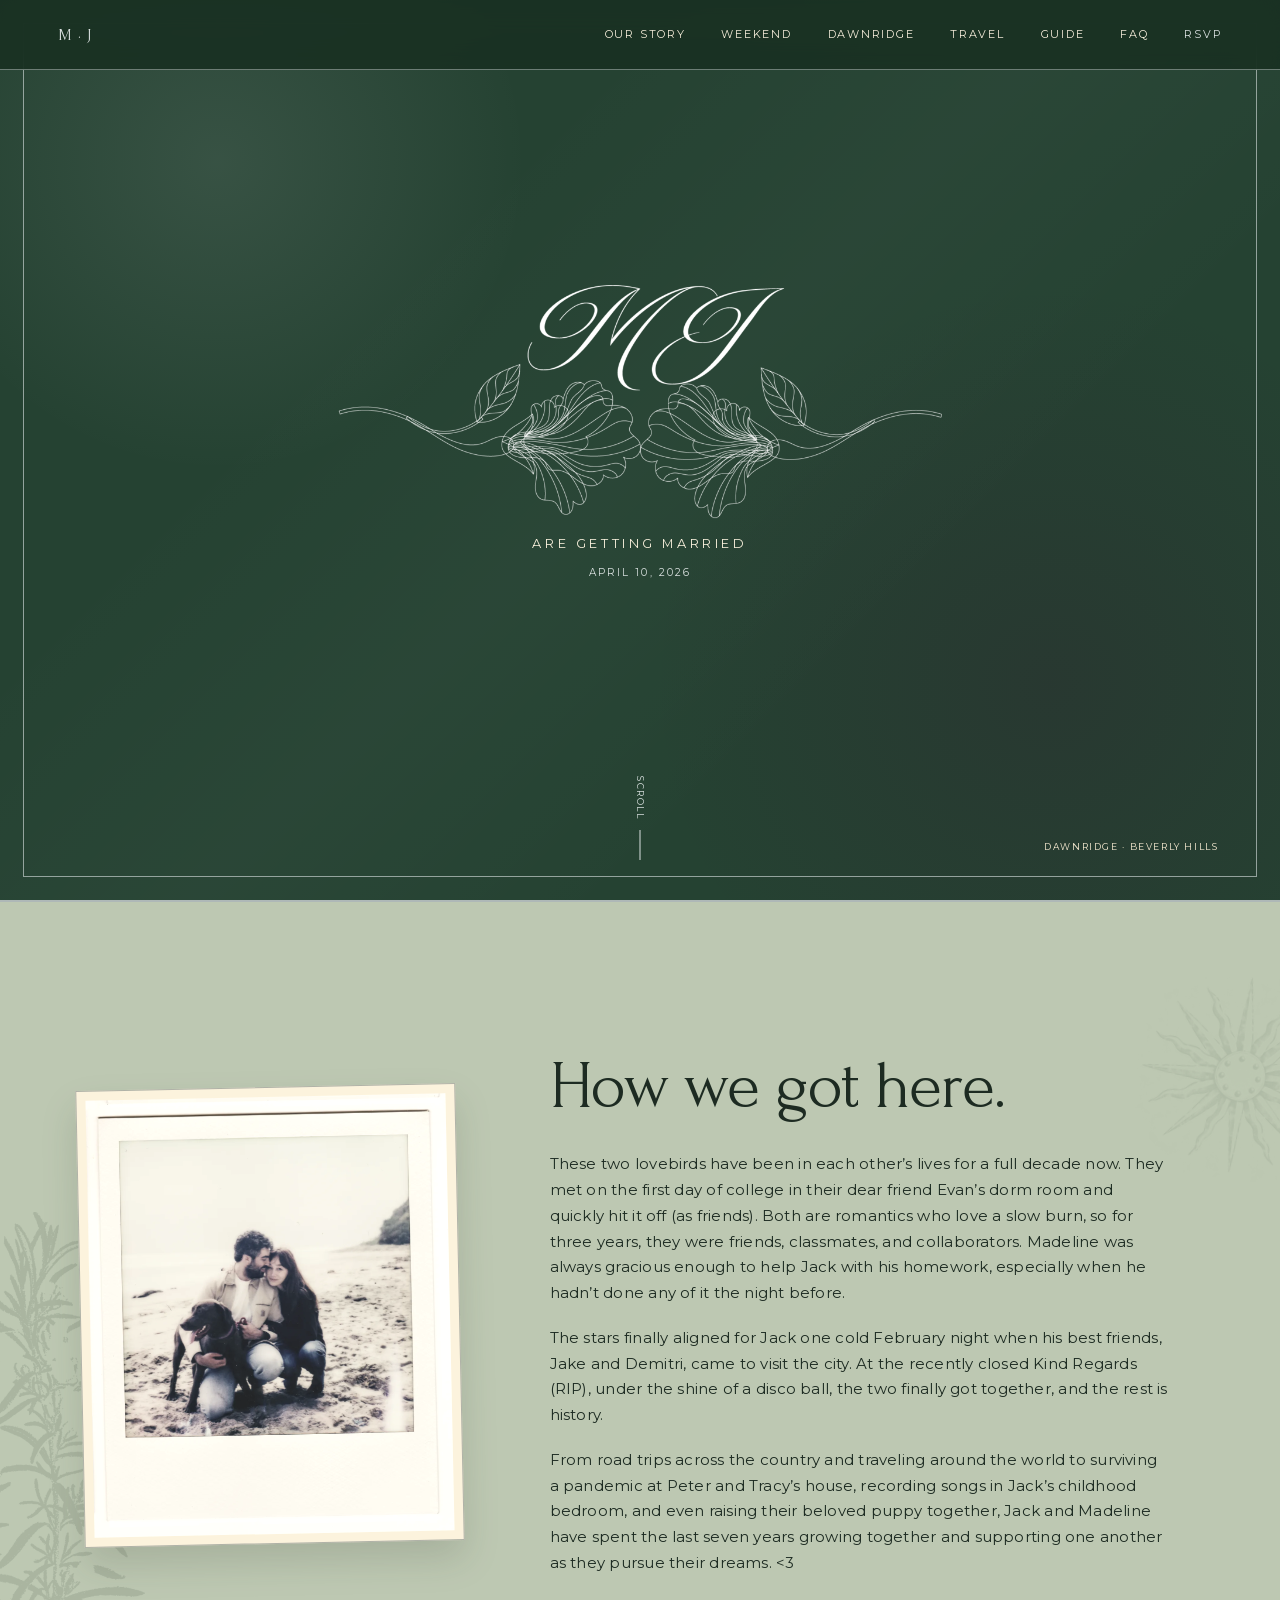
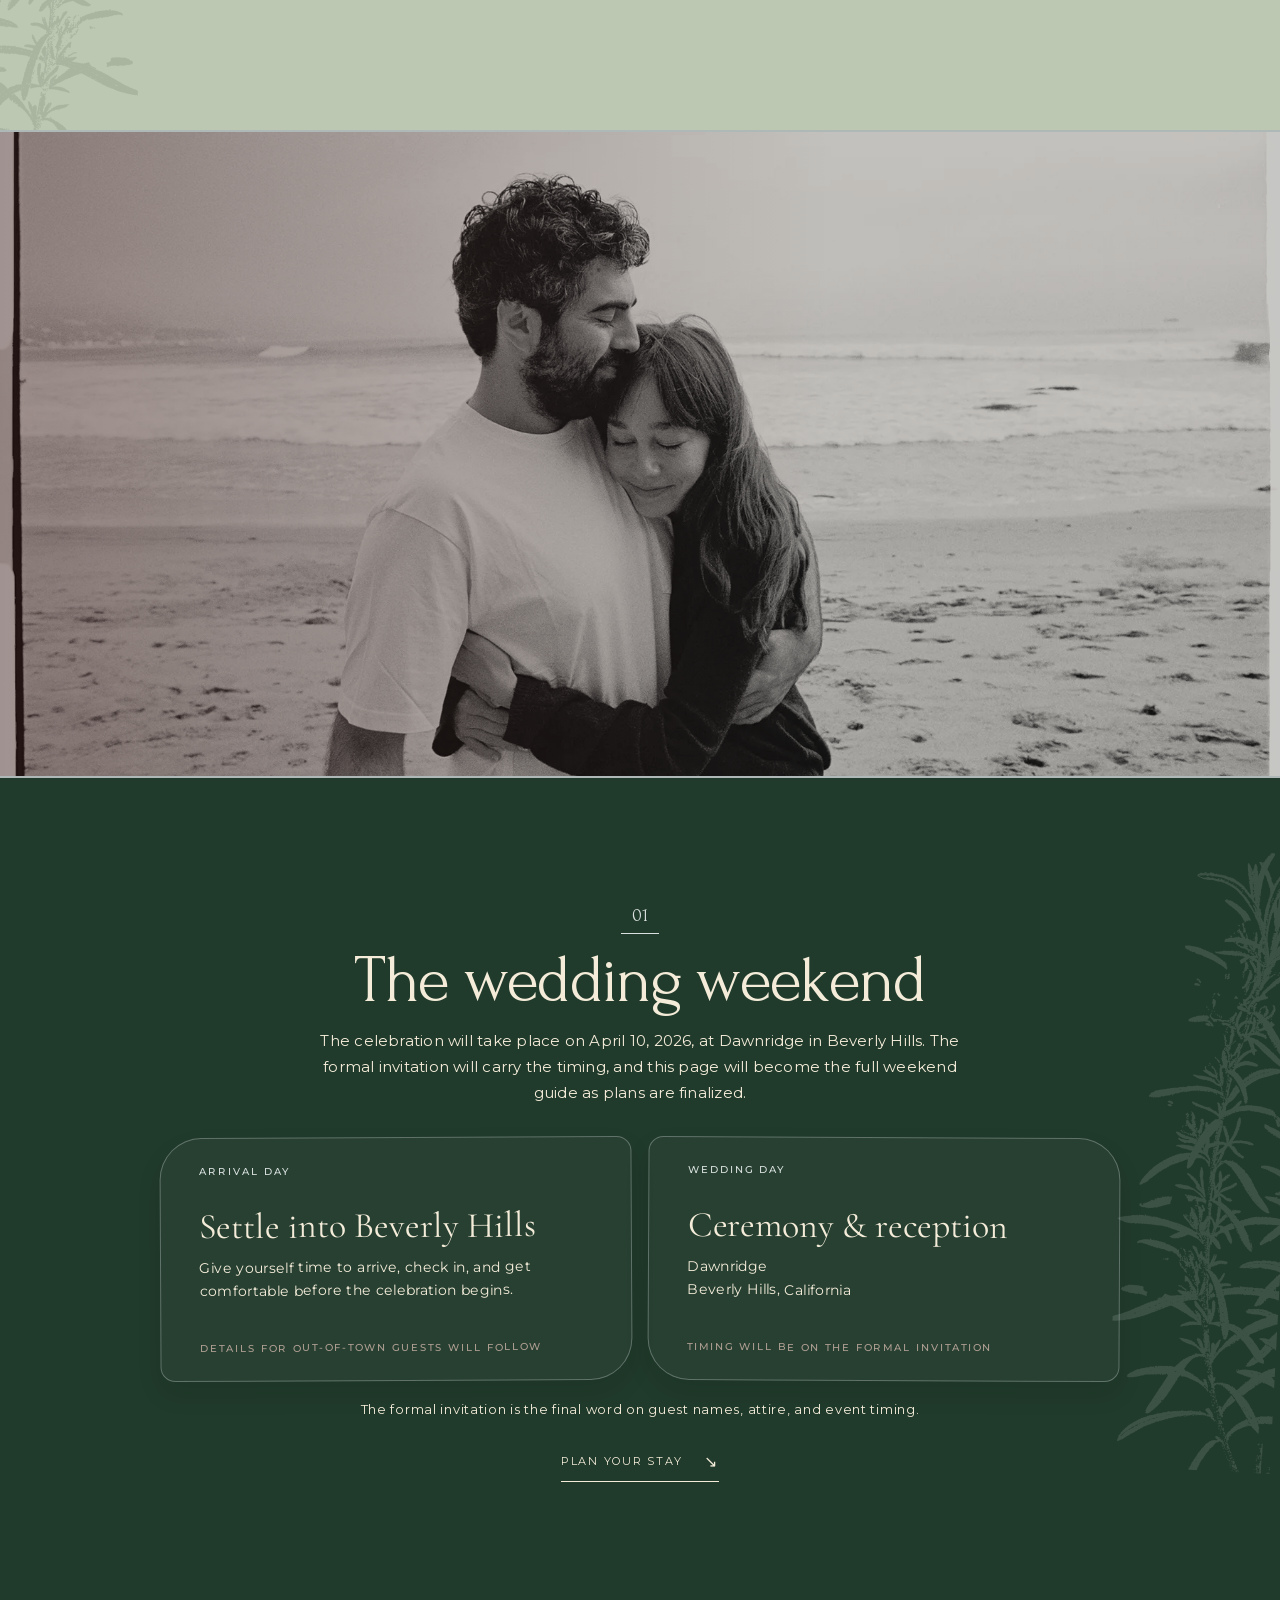
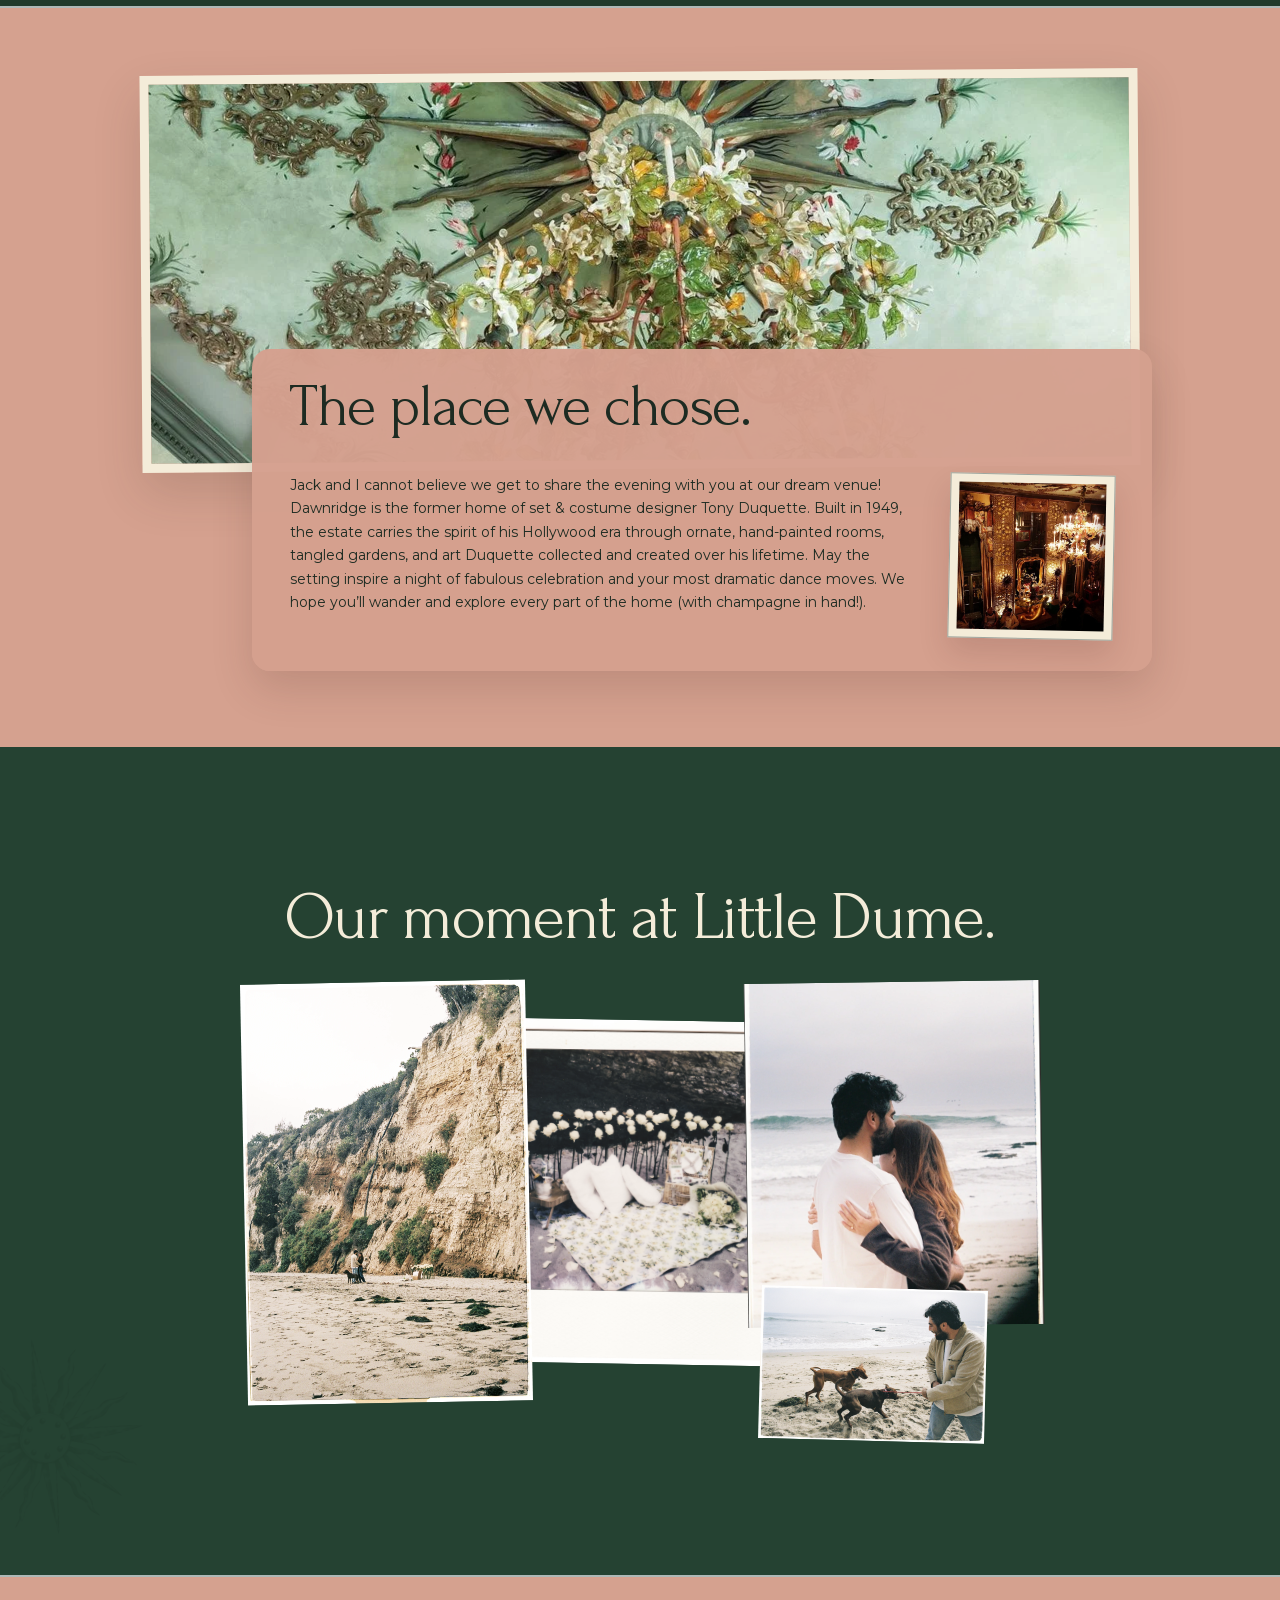
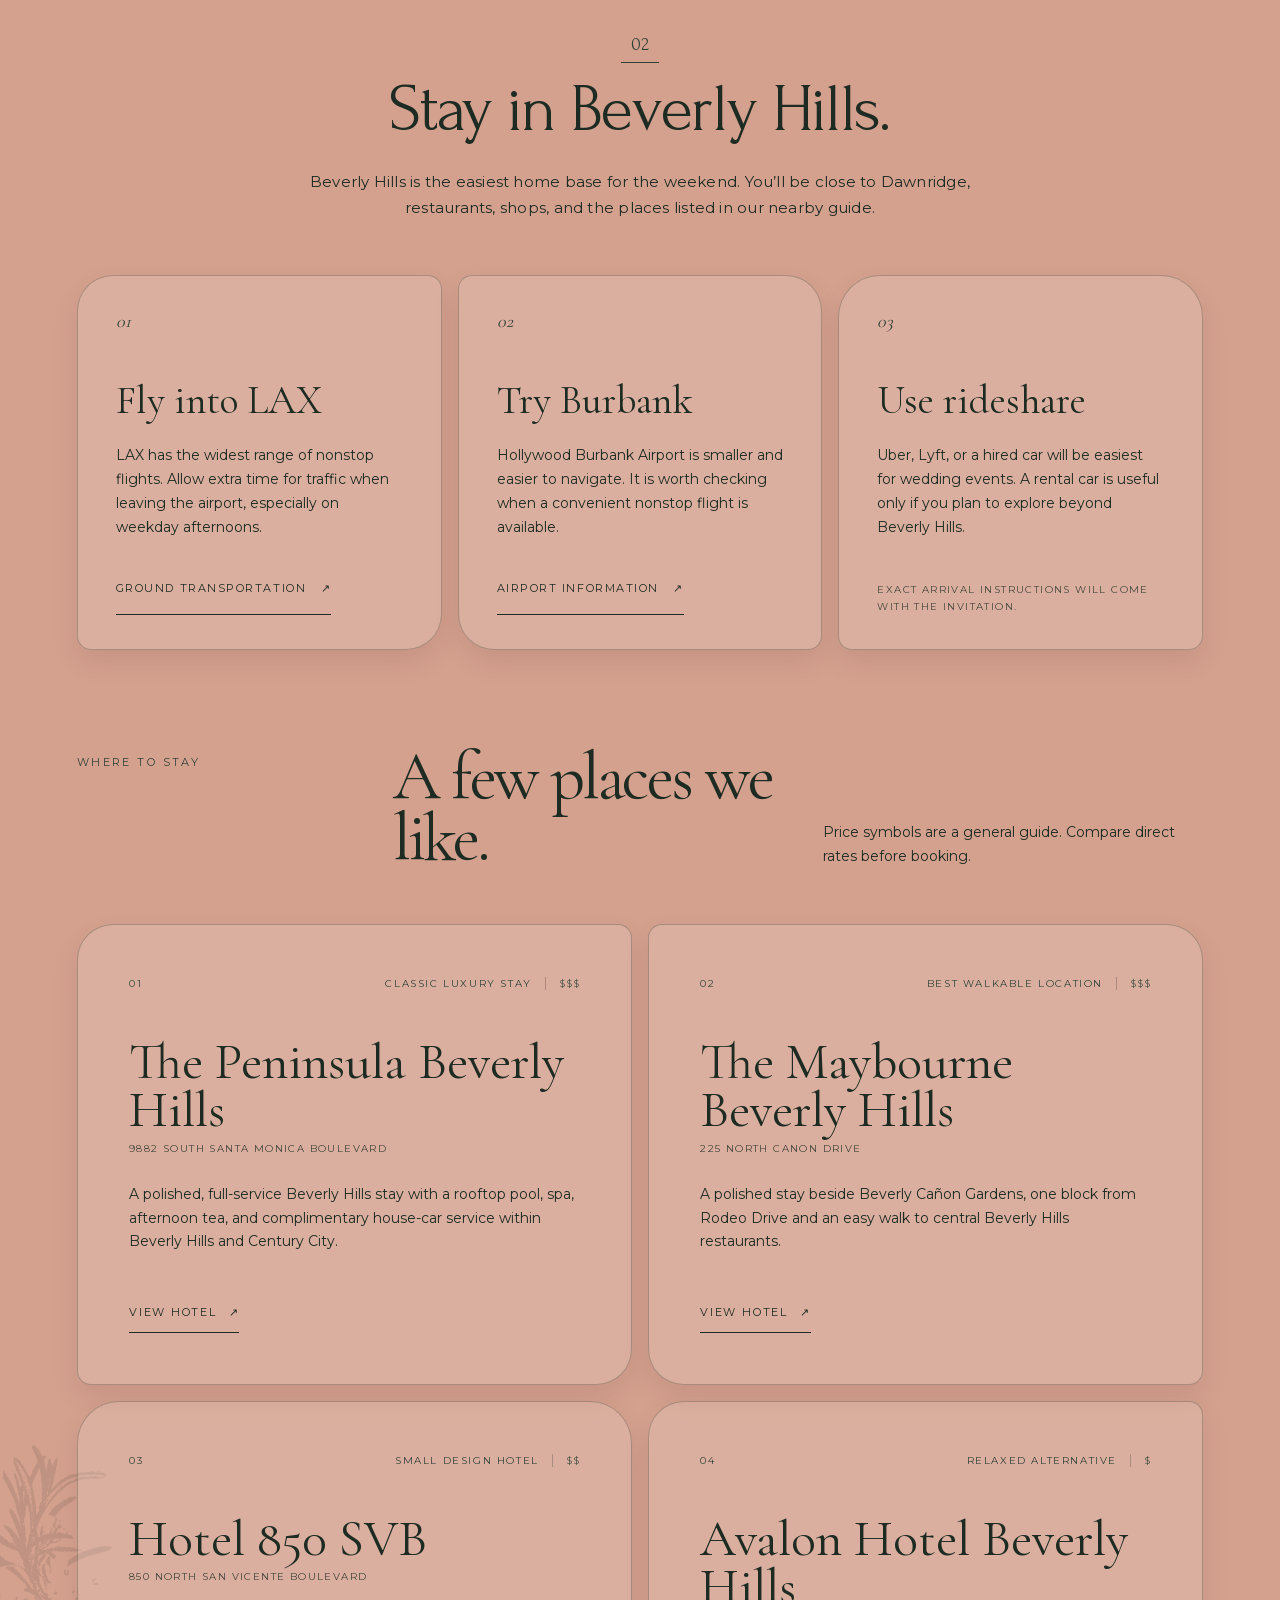
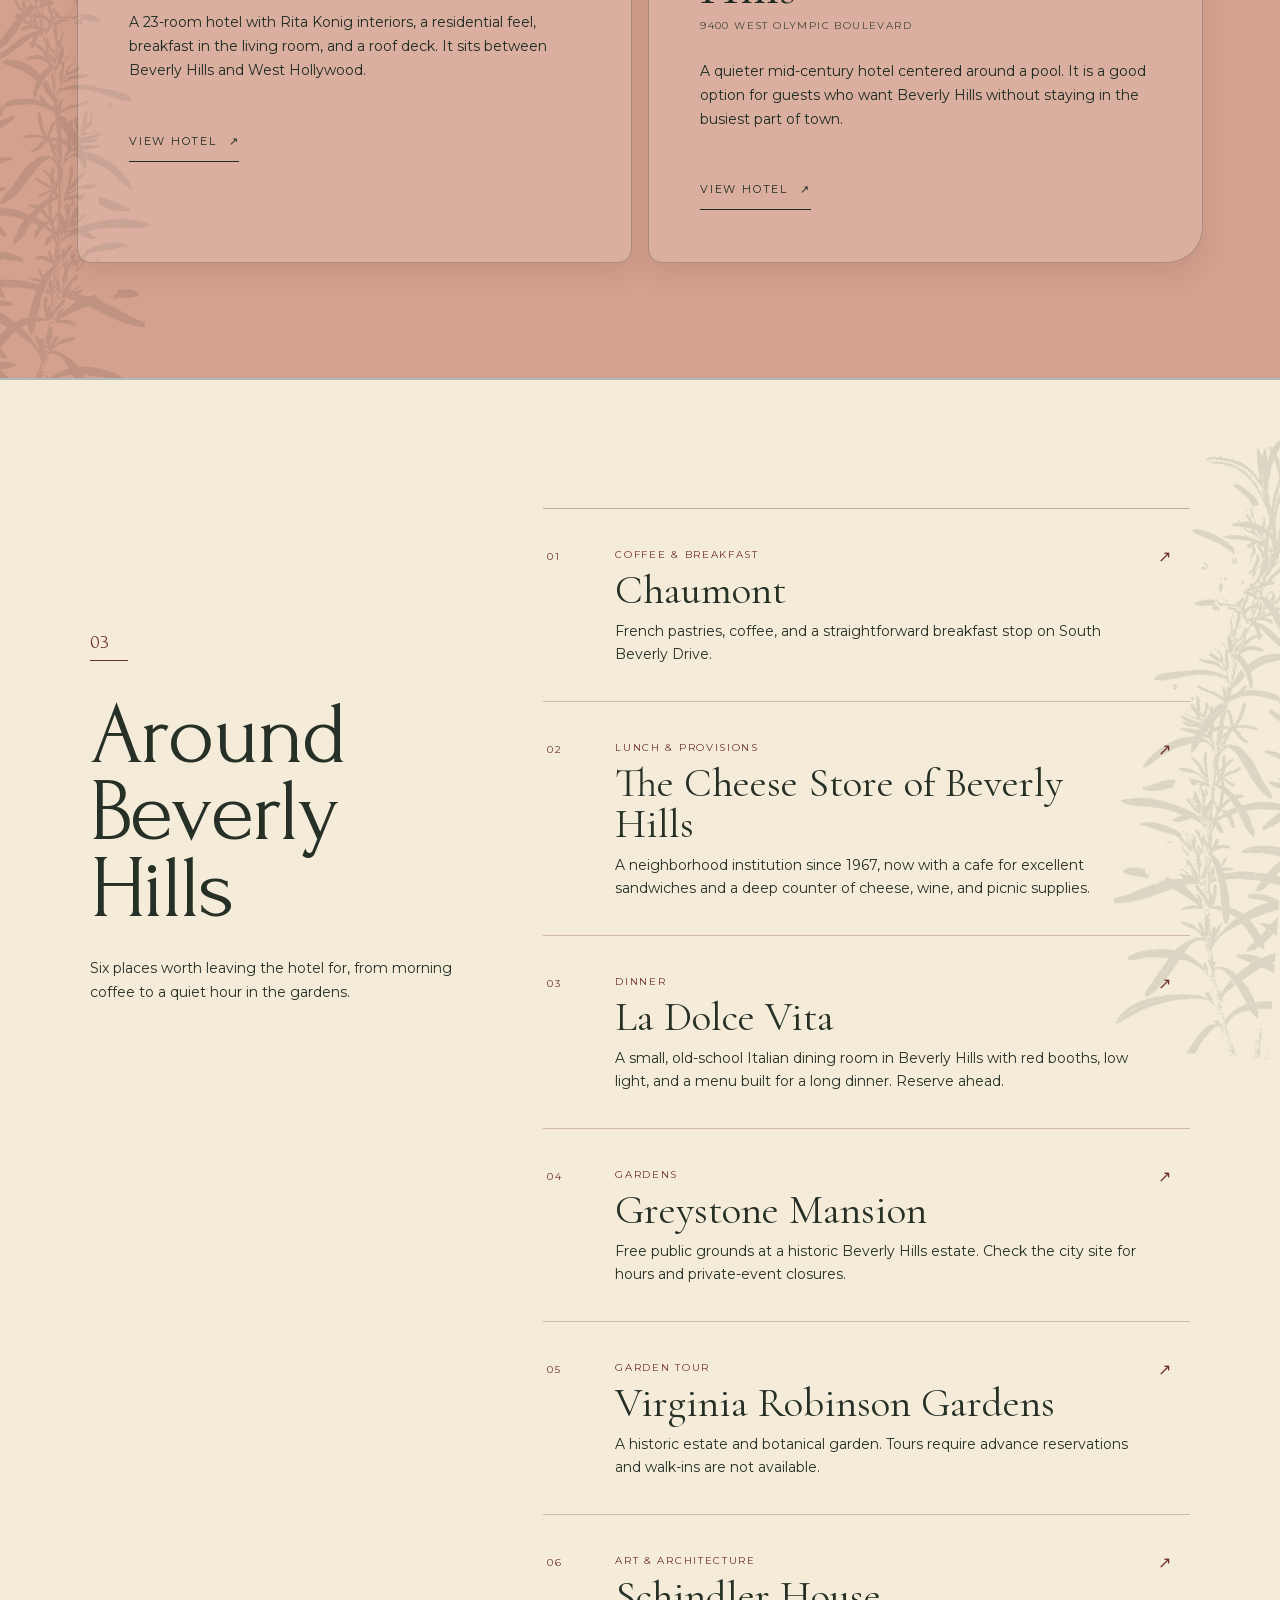
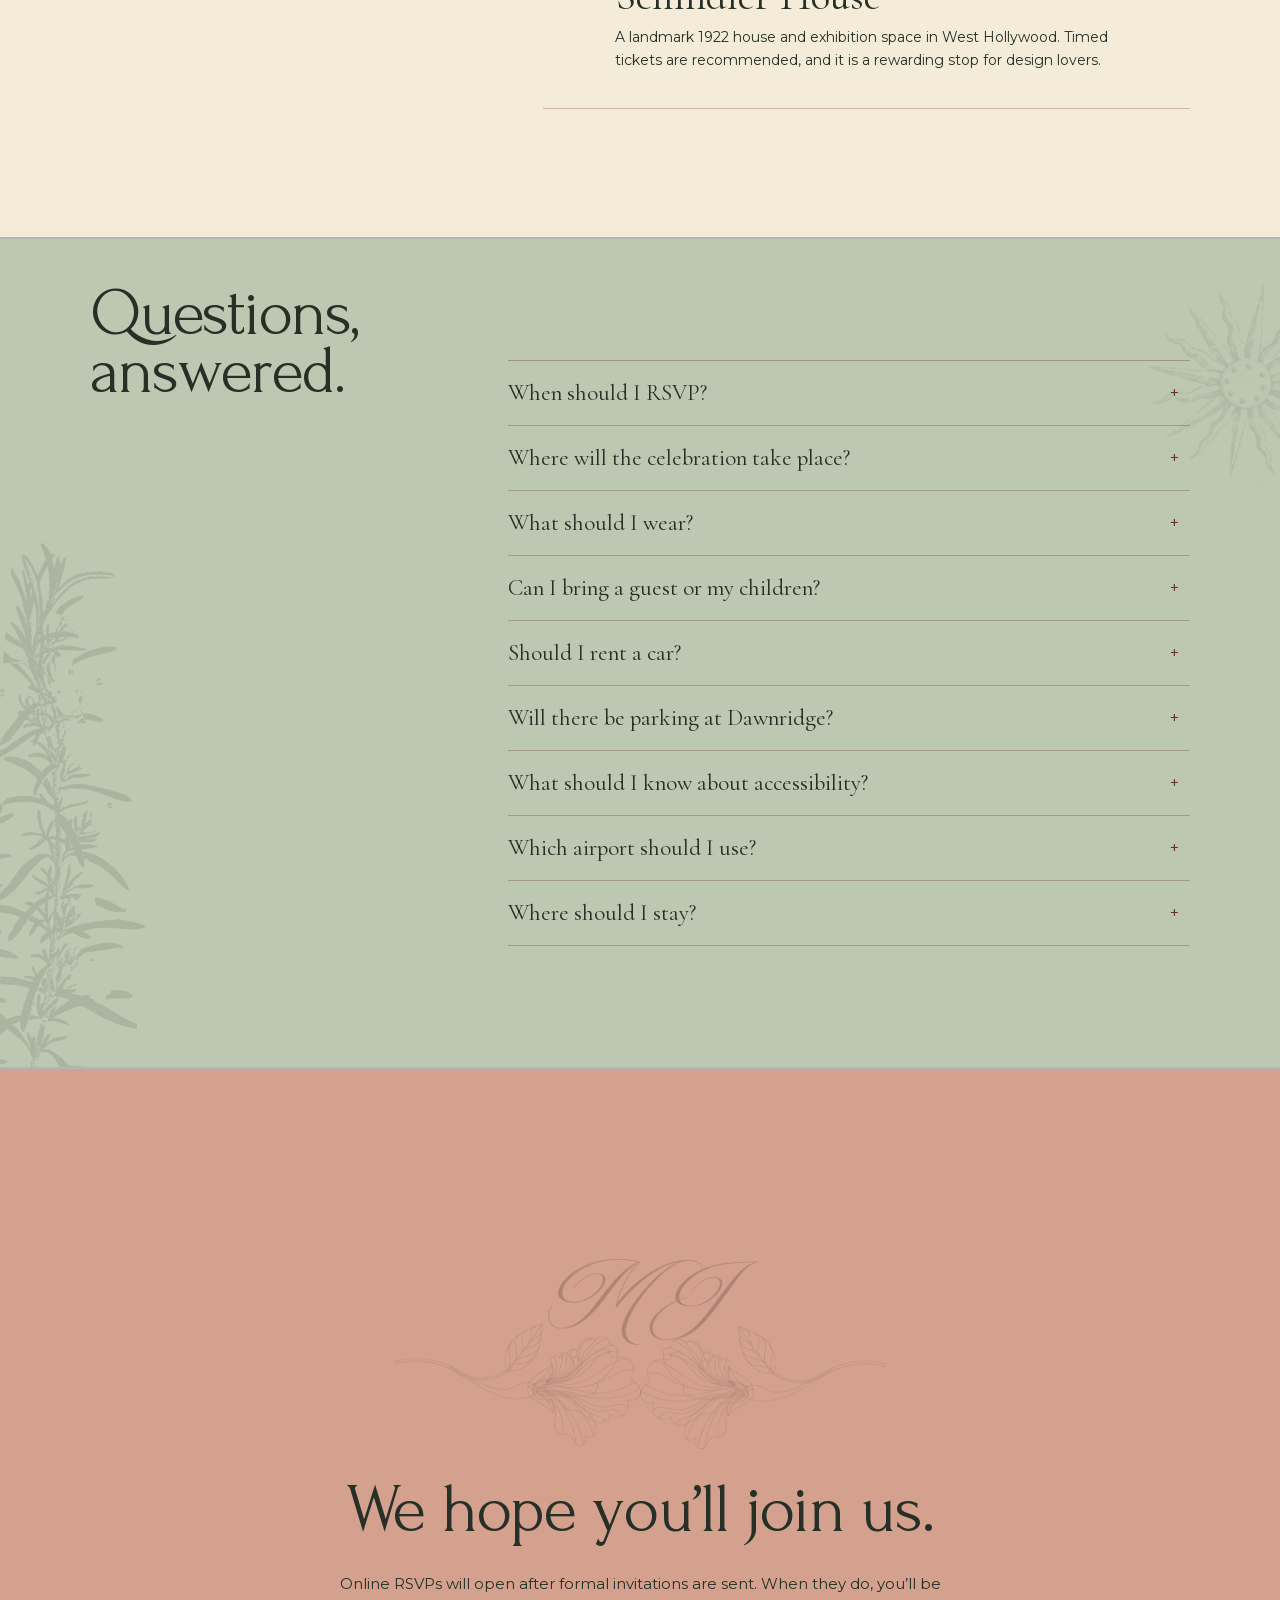
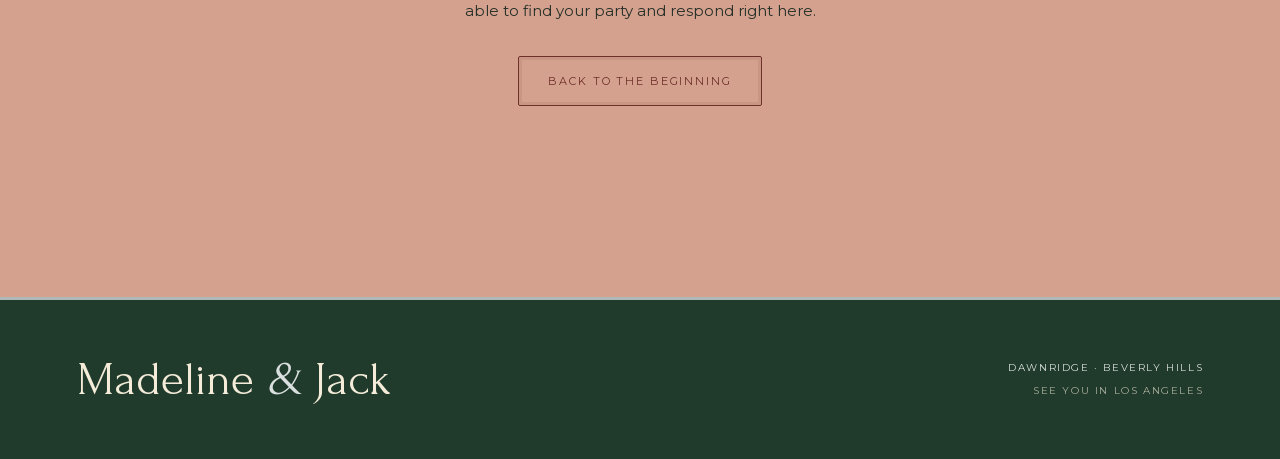
==== commit 15351710: "Publish FAQ and star polish" ====
--- a/index.html
+++ b/index.html
@@ -1 +1 @@
-<!DOCTYPE html><html lang="en"><head><meta charSet="utf-8"/><meta name="viewport" content="width=device-width, initial-scale=1"/><link rel="preload" href="/_next/static/media/01e4147cff8141ee-s.p.10ked.7w885.g.woff2" as="font" crossorigin="" type="font/woff2"/><link rel="preload" href="/_next/static/media/e8f2fbee2754df70-s.p.0fzkl03jw-sdz.woff2" as="font" crossorigin="" type="font/woff2"/><link rel="preload" href="/_next/static/media/ec6b5b74cff4b0c1-s.p.0srh6s0jndk4v.woff2" as="font" crossorigin="" type="font/woff2"/><link rel="preload" as="image" href="/images/monogram-centered.png"/><link rel="preload" as="image" href="/images/story-polaroid.webp"/><link rel="preload" as="image" href="/images/couple-embrace.webp"/><link rel="preload" as="image" href="/images/dawnridge-ceiling.webp"/><link rel="preload" as="image" href="/images/dawnridge-interior.webp"/><link rel="preload" as="image" href="/images/little-dume-cliffs.webp"/><link rel="preload" as="image" href="/images/little-dume-picnic.webp"/><link rel="preload" as="image" href="/images/little-dume-dogs.webp"/><link rel="preload" as="image" href="/images/little-dume-embrace.webp"/><link rel="stylesheet" href="/_next/static/chunks/0wg6iieph213y.css" data-precedence="next"/><link rel="preload" as="script" fetchPriority="low" href="/_next/static/chunks/11qk_vpw_zwkf.js"/><script src="/_next/static/chunks/0d-5~.f~0wtco.js" async=""></script><script src="/_next/static/chunks/10u3y4bw1ayzs.js" async=""></script><script src="/_next/static/chunks/turbopack-0e47rfx~.~3-8.js" async=""></script><script src="/_next/static/chunks/0fsi8lw5utejl.js" async=""></script><script src="/_next/static/chunks/0k6kr~ze-.qya.js" async=""></script><script src="/_next/static/chunks/0d3tkj33oycf2.js" async=""></script><script src="/_next/static/chunks/0c_5-xd4dryol.js" async=""></script><meta name="next-size-adjust" content=""/><title>Madeline &amp; Jack</title><meta name="description" content="Madeline Borehan and Jack Kleinick are getting married at Dawnridge in Beverly Hills on April 10, 2026. Find weekend plans, travel notes, and their guide to the area."/><meta name="robots" content="noindex, nofollow, nocache"/><meta property="og:title" content="Madeline Borehan &amp; Jack Kleinick | April 10, 2026"/><meta property="og:description" content="Madeline Borehan and Jack Kleinick are getting married at Dawnridge in Beverly Hills on April 10, 2026. Find weekend plans, travel notes, and their guide to the area."/><meta property="og:image" content="https://thekleinicks.com/og-homepage.png"/><meta property="og:image:width" content="1200"/><meta property="og:image:height" content="630"/><meta property="og:image:alt" content="MJ monogram and floral linework over the Dawnridge entrance"/><meta property="og:type" content="website"/><meta name="twitter:card" content="summary_large_image"/><meta name="twitter:title" content="Madeline Borehan &amp; Jack Kleinick | April 10, 2026"/><meta name="twitter:description" content="Madeline Borehan and Jack Kleinick are getting married at Dawnridge in Beverly Hills on April 10, 2026. Find weekend plans, travel notes, and their guide to the area."/><meta name="twitter:image" content="https://thekleinicks.com/og-homepage.png"/><link rel="icon" href="/favicon.svg?v=2" type="image/svg+xml"/><link rel="icon" href="/favicon-32.png?v=2" sizes="32x32" type="image/png"/><link rel="apple-touch-icon" href="/apple-touch-icon.png?v=2" sizes="180x180" type="image/png"/><script src="/_next/static/chunks/03~yq9q893hmn.js" noModule=""></script></head><body class="cormorant_garamond_1abb6ad-module__nUEXnW__variable montserrat_c08e6965-module___QwMha__variable forum_282d4571-module__bJGCkG__variable"><div hidden=""><!--$--><!--/$--></div><main class="venue-world"><button type="button" class="opening-moment" aria-label="Enter Madeline and Jack&#x27;s wedding website"><span class="opening-letters" aria-hidden="true"><span>M</span><span>J</span></span><span class="opening-center"><span>April 10, 2026</span><b>Madeline &amp; Jack</b><i>Beverly Hills</i></span><span class="opening-hint">Enter</span></button><header class="site-header"><a class="wordmark" href="#home" aria-label="Madeline Borehan and Jack Kleinick, home">M <span>·</span> J</a><nav aria-label="Primary navigation"><a href="#story">Our story</a><a href="#details">Weekend</a><a href="#venue">Dawnridge</a><a href="#travel">Travel</a><a href="#guide">Guide</a><a href="#faq">FAQ</a><a class="nav-rsvp" href="#rsvp">RSVP</a></nav></header><section class="hero" id="home" aria-labelledby="hero-title"><div class="hero-card"><img alt="Madeline Borehan and Jack Kleinick monogram" width="1300" height="398" decoding="async" data-nimg="1" class="hero-monogram" style="color:transparent" src="/images/monogram-centered.png"/><h1 id="hero-title" class="sr-only">Madeline Borehan and Jack Kleinick are getting married</h1><p>Are getting married</p><p class="hero-date">April 10, 2026</p></div><p class="hero-note hero-note-right">Dawnridge · Beverly Hills</p><a class="scroll-cue" href="#story" aria-label="Continue to our story">Scroll</a></section><section class="story-section" id="story" aria-labelledby="story-title"><div class="story-layout"><div class="story-intro"><h2 id="story-title">How we got here.</h2></div><div class="story-heading"><figure><img alt="Madeline and Jack with their dog during their engagement portrait session" loading="eager" width="1200" height="1458" decoding="async" data-nimg="1" style="color:transparent" src="/images/story-polaroid.webp"/></figure></div><div class="story-copy-layout"><div class="story-copy"><p>These two lovebirds have been in each other’s lives for a full decade now. They met on the first day of college in their dear friend Evan’s dorm room and quickly hit it off (as friends). Both are romantics who love a slow burn, so for three years, they were friends, classmates, and collaborators. Madeline was always gracious enough to help Jack with his homework, especially when he hadn’t done any of it the night before.</p><p>The stars finally aligned for Jack one cold February night when his best friends, Jake and Demitri, came to visit the city. At the recently closed Kind Regards (RIP), under the shine of a disco ball, the two finally got together, and the rest is history.</p><p>From road trips across the country and traveling around the world to surviving a pandemic at Peter and Tracy’s house, recording songs in Jack’s childhood bedroom, and even raising their beloved puppy together, Jack and Madeline have spent the last seven years growing together and supporting one another as they pursue their dreams. &lt;3</p></div></div></div></section><section class="photo-break" aria-label="Madeline and Jack&#x27;s engagement portraits"><img alt="Madeline and Jack during their engagement portrait session" loading="eager" width="1800" height="1219" decoding="async" data-nimg="1" style="color:transparent" src="/images/couple-embrace.webp"/></section><section class="details-section" id="details" aria-labelledby="details-title"><div class="section-number">01</div><h2 id="details-title">The wedding weekend</h2><p class="section-intro">The celebration will take place on April 10, 2026, at Dawnridge in Beverly Hills. The formal invitation will carry the timing, and this page will become the full weekend guide as plans are finalized.</p><div class="weekend-grid"><article><span>Arrival day</span><h3>Settle into Beverly Hills</h3><p>Give yourself time to arrive, check in, and get comfortable before the celebration begins.</p><strong>Details for out-of-town guests will follow</strong></article><article><span>Wedding day</span><h3>Ceremony &amp; reception</h3><p>Dawnridge<br/>Beverly Hills, California</p><strong>Timing will be on the formal invitation</strong></article></div><p class="weekend-note">The formal invitation is the final word on guest names, attire, and event timing.</p><a class="text-link" href="#travel">Plan your stay <span>↘︎</span></a></section><section class="venue-section" id="venue" aria-labelledby="venue-title"><div class="venue-image tall-image"><img alt="Painted ceiling and chandelier at Dawnridge" loading="eager" decoding="async" data-nimg="fill" style="position:absolute;height:100%;width:100%;left:0;top:0;right:0;bottom:0;color:transparent" src="/images/dawnridge-ceiling.webp"/></div><div class="venue-copy"><h2 id="venue-title">The place we chose.</h2><p>Jack and I cannot believe we get to share the evening with you at our dream venue! Dawnridge is the former home of set &amp; costume designer Tony Duquette. Built in 1949, the estate carries the spirit of his Hollywood era through ornate, hand-painted rooms, tangled gardens, and art Duquette collected and created over his lifetime. May the setting inspire a night of fabulous celebration and your most dramatic dance moves. We hope you’ll wander and explore every part of the home (with champagne in hand!).</p><div class="mini-image"><img alt="Richly decorated room at Dawnridge" loading="eager" decoding="async" data-nimg="fill" style="position:absolute;height:100%;width:100%;left:0;top:0;right:0;bottom:0;color:transparent" src="/images/dawnridge-interior.webp"/></div></div></section><section class="gallery-section" id="engagement" aria-labelledby="gallery-title"><h2 id="gallery-title">Our moment at Little Dume.</h2><div class="gallery-grid"><figure class="gallery-one"><img alt="Madeline and Jack beneath the cliffs at Little Dume after their engagement" loading="eager" decoding="async" data-nimg="fill" style="position:absolute;height:100%;width:100%;left:0;top:0;right:0;bottom:0;object-fit:contain;color:transparent" src="/images/little-dume-cliffs.webp"/></figure><figure class="gallery-two"><img alt="The engagement picnic at Little Dume" loading="eager" decoding="async" data-nimg="fill" style="position:absolute;height:100%;width:100%;left:0;top:0;right:0;bottom:0;object-fit:contain;color:transparent" src="/images/little-dume-picnic.webp"/></figure><figure class="gallery-three"><img alt="Jack playing with the dogs on the beach at Little Dume" loading="eager" decoding="async" data-nimg="fill" style="position:absolute;height:100%;width:100%;left:0;top:0;right:0;bottom:0;object-fit:contain;color:transparent" src="/images/little-dume-dogs.webp"/></figure><figure class="gallery-four"><img alt="Jack kissing Madeline on the forehead at Little Dume" loading="eager" decoding="async" data-nimg="fill" style="position:absolute;height:100%;width:100%;left:0;top:0;right:0;bottom:0;object-fit:contain;color:transparent" src="/images/little-dume-embrace.webp"/></figure></div></section><section class="travel-section" id="travel" aria-labelledby="travel-title"><div class="section-number">02</div><h2 id="travel-title">Stay in Beverly Hills.</h2><p class="section-intro">Beverly Hills is the easiest home base for the weekend. You’ll be close to Dawnridge, restaurants, shops, and the places listed in our nearby guide.</p><div class="arrival-grid"><article><p class="card-number">01</p><h3>Fly into LAX</h3><p>LAX has the widest range of nonstop flights. Allow extra time for traffic when leaving the airport, especially on weekday afternoons.</p><a href="https://www.flylax.com/lax-traffic-and-ground-transportation" target="_blank" rel="noreferrer">Ground transportation <span>↗︎</span></a></article><article><p class="card-number">02</p><h3>Try Burbank</h3><p>Hollywood Burbank Airport is smaller and easier to navigate. It is worth checking when a convenient nonstop flight is available.</p><a href="https://www.hollywoodburbankairport.com/ground-transportation/shuttles-taxis/" target="_blank" rel="noreferrer">Airport information <span>↗︎</span></a></article><article><p class="card-number">03</p><h3>Use rideshare</h3><p>Uber, Lyft, or a hired car will be easiest for wedding events. A rental car is useful only if you plan to explore beyond Beverly Hills.</p><span class="travel-fine-print">Exact arrival instructions will come with the invitation.</span></article></div><div class="hotel-heading"><p class="eyebrow">Where to stay</p><h3>A few places we like.</h3><p>Price symbols are a general guide. Compare direct rates before booking.</p></div><div class="hotel-grid"><article><div class="hotel-topline"><span>01</span><span class="hotel-meta"><span>Classic luxury stay</span><span class="hotel-price" aria-label="Relative price tier 3 of 3">$$$</span></span></div><h4>The Peninsula Beverly Hills</h4><p class="hotel-address">9882 South Santa Monica Boulevard</p><p>A polished, full-service Beverly Hills stay with a rooftop pool, spa, afternoon tea, and complimentary house-car service within Beverly Hills and Century City.</p><a href="https://www.peninsula.com/en/beverly-hills/5-star-luxury-hotel-beverly-hills" target="_blank" rel="noreferrer">View hotel <span>↗︎</span></a></article><article><div class="hotel-topline"><span>02</span><span class="hotel-meta"><span>Best walkable location</span><span class="hotel-price" aria-label="Relative price tier 3 of 3">$$$</span></span></div><h4>The Maybourne Beverly Hills</h4><p class="hotel-address">225 North Canon Drive</p><p>A polished stay beside Beverly Cañon Gardens, one block from Rodeo Drive and an easy walk to central Beverly Hills restaurants.</p><a href="https://www.maybourne.com/en/hotels/the-maybourne-beverly-hills" target="_blank" rel="noreferrer">View hotel <span>↗︎</span></a></article><article><div class="hotel-topline"><span>03</span><span class="hotel-meta"><span>Small design hotel</span><span class="hotel-price" aria-label="Relative price tier 2 of 3">$$</span></span></div><h4>Hotel 850 SVB</h4><p class="hotel-address">850 North San Vicente Boulevard</p><p>A 23-room hotel with Rita Konig interiors, a residential feel, breakfast in the living room, and a roof deck. It sits between Beverly Hills and West Hollywood.</p><a href="https://www.hotel850svb.com/" target="_blank" rel="noreferrer">View hotel <span>↗︎</span></a></article><article><div class="hotel-topline"><span>04</span><span class="hotel-meta"><span>Relaxed alternative</span><span class="hotel-price" aria-label="Relative price tier 1 of 3">$</span></span></div><h4>Avalon Hotel Beverly Hills</h4><p class="hotel-address">9400 West Olympic Boulevard</p><p>A quieter mid-century hotel centered around a pool. It is a good option for guests who want Beverly Hills without staying in the busiest part of town.</p><a href="https://www.avalon-hotel.com/beverly-hills/" target="_blank" rel="noreferrer">View hotel <span>↗︎</span></a></article></div></section><section class="guide-section" id="guide" aria-labelledby="guide-title"><div class="guide-heading"><div class="section-number">03</div><h2 id="guide-title">Around Beverly Hills</h2><p>Six places worth leaving the hotel for, from morning coffee to a quiet hour in the gardens.</p></div><div class="guide-list"><a href="https://www.chaumontbakery.com/" target="_blank" rel="noreferrer"><span>01</span><div><small>Coffee &amp; breakfast</small><h3>Chaumont</h3><p>French pastries, coffee, and a straightforward breakfast stop on South Beverly Drive.</p></div><b aria-hidden="true">↗︎</b></a><a href="https://cheesestore.com/" target="_blank" rel="noreferrer"><span>02</span><div><small>Lunch &amp; provisions</small><h3>The Cheese Store of Beverly Hills</h3><p>A neighborhood institution since 1967, now with a cafe for excellent sandwiches and a deep counter of cheese, wine, and picnic supplies.</p></div><b aria-hidden="true">↗︎</b></a><a href="https://www.ladolcevitabeverlyhills.com/" target="_blank" rel="noreferrer"><span>03</span><div><small>Dinner</small><h3>La Dolce Vita</h3><p>A small, old-school Italian dining room in Beverly Hills with red booths, low light, and a menu built for a long dinner. Reserve ahead.</p></div><b aria-hidden="true">↗︎</b></a><a href="https://beverlyhills.org/441/Visit-Greystone" target="_blank" rel="noreferrer"><span>04</span><div><small>Gardens</small><h3>Greystone Mansion</h3><p>Free public grounds at a historic Beverly Hills estate. Check the city site for hours and private-event closures.</p></div><b aria-hidden="true">↗︎</b></a><a href="https://parks.lacounty.gov/virginia-robinson-gardens/" target="_blank" rel="noreferrer"><span>05</span><div><small>Garden tour</small><h3>Virginia Robinson Gardens</h3><p>A historic estate and botanical garden. Tours require advance reservations and walk-ins are not available.</p></div><b aria-hidden="true">↗︎</b></a><a href="https://www.makcenter.org/planyourvisit" target="_blank" rel="noreferrer"><span>06</span><div><small>Art &amp; architecture</small><h3>Schindler House</h3><p>A landmark 1922 house and exhibition space in West Hollywood. Timed tickets are recommended, and it is a rewarding stop for design lovers.</p></div><b aria-hidden="true">↗︎</b></a></div></section><section class="faq-section" id="faq" aria-labelledby="faq-title"><div><h2 id="faq-title">Questions,<br/>answered.</h2></div><div class="faq-list"><details><summary><span>01</span>When should I RSVP?</summary><p>RSVPs are not open yet. Your formal invitation will include the deadline and instructions for responding here.</p></details><details><summary><span>02</span>Where will the celebration take place?</summary><p>The celebration will take place at Dawnridge in Beverly Hills, California. The full address and arrival notes will be shared directly with invited guests.</p></details><details><summary><span>03</span>What should I wear?</summary><p>Dress code will be provided with the formal invitation. Check back here for an inspiration board.</p></details><details><summary><span>04</span>Can I bring a guest or my children?</summary><p>Please refer to the names listed on your formal invitation. If you have a question about your party, reach out to Madeline or Jack directly.</p></details><details><summary><span>05</span>Should I rent a car?</summary><p>A car is useful if you plan to explore Los Angeles, but it is not necessary for the wedding itself. Rideshare is the simplest option for getting to and from Dawnridge. Please do not plan to drive after the reception.</p></details><details><summary><span>06</span>Will there be parking at Dawnridge?</summary><p>Rideshare is encouraged, as parking is limited. Details will be posted closer to the date.</p></details><details><summary><span>07</span>What should I know about accessibility?</summary><p>The venue features multiple levels and stairs, and the evening will take place both indoors and outdoors. We recommend wearing low heels or comfortable shoes to navigate the space. If you have any accessibility concerns or questions about the venue layout, please let us know in advance so we can help make your evening as comfortable as possible.</p></details><details><summary><span>08</span>Which airport should I use?</summary><p>LAX has the widest range of flights. Hollywood Burbank Airport is smaller and can be an easier option when a nonstop flight is available. Travel time from either airport depends heavily on Los Angeles traffic.</p></details><details><summary><span>09</span>Where should I stay?</summary><p>We recommend staying in or just outside Beverly Hills. The Peninsula is the classic luxury option, The Maybourne is the most walkable, Hotel 850 SVB is the small design-led pick, and Avalon is the most relaxed. More details are in the travel section above.</p></details></div></section><section class="rsvp-section" id="rsvp" aria-labelledby="rsvp-title"><img alt="" loading="lazy" width="1300" height="398" decoding="async" data-nimg="1" class="rsvp-monogram" style="color:transparent" src="/images/monogram-centered.png"/><h2 id="rsvp-title">We hope you’ll join us.</h2><p>Online RSVPs will open after formal invitations are sent. When they do, you’ll be able to find your party and respond right here.</p><a class="button" href="#home">Back to the beginning</a></section><footer><p>Madeline <i>&amp;</i> Jack</p><div><span>Dawnridge · Beverly Hills</span><small>See you in Los Angeles</small></div></footer></main><!--$--><!--/$--><script src="/_next/static/chunks/11qk_vpw_zwkf.js" id="_R_" async=""></script><script>(self.__next_f=self.__next_f||[]).push([0])</script><script>self.__next_f.push([1,"1:\"$Sreact.fragment\"\n2:I[39756,[\"/_next/static/chunks/0fsi8lw5utejl.js\",\"/_next/static/chunks/0k6kr~ze-.qya.js\",\"/_next/static/chunks/0d3tkj33oycf2.js\"],\"default\"]\n3:I[37457,[\"/_next/static/chunks/0fsi8lw5utejl.js\",\"/_next/static/chunks/0k6kr~ze-.qya.js\",\"/_next/static/chunks/0d3tkj33oycf2.js\"],\"default\"]\n4:I[57161,[\"/_next/static/chunks/0fsi8lw5utejl.js\",\"/_next/static/chunks/0k6kr~ze-.qya.js\",\"/_next/static/chunks/0d3tkj33oycf2.js\",\"/_next/static/chunks/0c_5-xd4dryol.js\"],\"default\"]\n5:I[5500,[\"/_next/static/chunks/0fsi8lw5utejl.js\",\"/_next/static/chunks/0k6kr~ze-.qya.js\",\"/_next/static/chunks/0d3tkj33oycf2.js\",\"/_next/static/chunks/0c_5-xd4dryol.js\"],\"Image\"]\n14:I[68027,[\"/_next/static/chunks/0fsi8lw5utejl.js\",\"/_next/static/chunks/0k6kr~ze-.qya.js\",\"/_next/static/chunks/0d3tkj33oycf2.js\"],\"default\",1]\n:HL[\"/_next/static/chunks/0wg6iieph213y.css\",\"style\"]\n:HL[\"/_next/static/media/01e4147cff8141ee-s.p.10ked.7w885.g.woff2\",\"font\",{\"crossOrigin\":\"\",\"type\":\"font/woff2\"}]\n:HL[\"/_next/static/media/e8f2fbee2754df70-s.p.0fzkl03jw-sdz.woff2\",\"font\",{\"crossOrigin\":\"\",\"type\":\"font/woff2\"}]\n:HL[\"/_next/static/media/ec6b5b74cff4b0c1-s.p.0srh6s0jndk4v.woff2\",\"font\",{\"crossOrigin\":\"\",\"type\":\"font/woff2\"}]\n"])</script><script>self.__next_f.push([1,"0:{\"P\":null,\"c\":[\"\",\"\"],\"q\":\"\",\"i\":false,\"f\":[[[\"\",{\"children\":[\"__PAGE__\",{}]},\"$undefined\",\"$undefined\",16],[[\"$\",\"$1\",\"c\",{\"children\":[[[\"$\",\"link\",\"0\",{\"rel\":\"stylesheet\",\"href\":\"/_next/static/chunks/0wg6iieph213y.css\",\"precedence\":\"next\",\"crossOrigin\":\"$undefined\",\"nonce\":\"$undefined\"}],[\"$\",\"script\",\"script-0\",{\"src\":\"/_next/static/chunks/0fsi8lw5utejl.js\",\"async\":true,\"nonce\":\"$undefined\"}],[\"$\",\"script\",\"script-1\",{\"src\":\"/_next/static/chunks/0k6kr~ze-.qya.js\",\"async\":true,\"nonce\":\"$undefined\"}],[\"$\",\"script\",\"script-2\",{\"src\":\"/_next/static/chunks/0d3tkj33oycf2.js\",\"async\":true,\"nonce\":\"$undefined\"}]],[\"$\",\"html\",null,{\"lang\":\"en\",\"children\":[\"$\",\"body\",null,{\"className\":\"cormorant_garamond_1abb6ad-module__nUEXnW__variable montserrat_c08e6965-module___QwMha__variable forum_282d4571-module__bJGCkG__variable\",\"children\":[\"$\",\"$L2\",null,{\"parallelRouterKey\":\"children\",\"error\":\"$undefined\",\"errorStyles\":\"$undefined\",\"errorScripts\":\"$undefined\",\"template\":[\"$\",\"$L3\",null,{}],\"templateStyles\":\"$undefined\",\"templateScripts\":\"$undefined\",\"notFound\":[[[\"$\",\"title\",null,{\"children\":\"404: This page could not be found.\"}],[\"$\",\"div\",null,{\"style\":{\"fontFamily\":\"system-ui,\\\"Segoe UI\\\",Roboto,Helvetica,Arial,sans-serif,\\\"Apple Color Emoji\\\",\\\"Segoe UI Emoji\\\"\",\"height\":\"100vh\",\"textAlign\":\"center\",\"display\":\"flex\",\"flexDirection\":\"column\",\"alignItems\":\"center\",\"justifyContent\":\"center\"},\"children\":[\"$\",\"div\",null,{\"children\":[[\"$\",\"style\",null,{\"dangerouslySetInnerHTML\":{\"__html\":\"body{color:#000;background:#fff;margin:0}.next-error-h1{border-right:1px solid rgba(0,0,0,.3)}@media (prefers-color-scheme:dark){body{color:#fff;background:#000}.next-error-h1{border-right:1px solid rgba(255,255,255,.3)}}\"}}],[\"$\",\"h1\",null,{\"className\":\"next-error-h1\",\"style\":{\"display\":\"inline-block\",\"margin\":\"0 20px 0 0\",\"padding\":\"0 23px 0 0\",\"fontSize\":24,\"fontWeight\":500,\"verticalAlign\":\"top\",\"lineHeight\":\"49px\"},\"children\":404}],[\"$\",\"div\",null,{\"style\":{\"display\":\"inline-block\"},\"children\":[\"$\",\"h2\",null,{\"style\":{\"fontSize\":14,\"fontWeight\":400,\"lineHeight\":\"49px\",\"margin\":0},\"children\":\"This page could not be found.\"}]}]]}]}]],[]],\"forbidden\":\"$undefined\",\"unauthorized\":\"$undefined\"}]}]}]]}],{\"children\":[[\"$\",\"$1\",\"c\",{\"children\":[[\"$\",\"main\",null,{\"className\":\"venue-world\",\"children\":[[\"$\",\"$L4\",null,{}],[\"$\",\"header\",null,{\"className\":\"site-header\",\"children\":[[\"$\",\"a\",null,{\"className\":\"wordmark\",\"href\":\"#home\",\"aria-label\":\"Madeline Borehan and Jack Kleinick, home\",\"children\":[\"M \",[\"$\",\"span\",null,{\"children\":\"·\"}],\" J\"]}],[\"$\",\"nav\",null,{\"aria-label\":\"Primary navigation\",\"children\":[[\"$\",\"a\",null,{\"href\":\"#story\",\"children\":\"Our story\"}],[\"$\",\"a\",null,{\"href\":\"#details\",\"children\":\"Weekend\"}],[\"$\",\"a\",null,{\"href\":\"#venue\",\"children\":\"Dawnridge\"}],[\"$\",\"a\",null,{\"href\":\"#travel\",\"children\":\"Travel\"}],[\"$\",\"a\",null,{\"href\":\"#guide\",\"children\":\"Guide\"}],[\"$\",\"a\",null,{\"href\":\"#faq\",\"children\":\"FAQ\"}],[\"$\",\"a\",null,{\"className\":\"nav-rsvp\",\"href\":\"#rsvp\",\"children\":\"RSVP\"}]]}]]}],[\"$\",\"section\",null,{\"className\":\"hero\",\"id\":\"home\",\"aria-labelledby\":\"hero-title\",\"children\":[[\"$\",\"div\",null,{\"className\":\"hero-card\",\"children\":[[\"$\",\"$L5\",null,{\"className\":\"hero-monogram\",\"src\":\"/images/monogram-centered.png\",\"alt\":\"Madeline Borehan and Jack Kleinick monogram\",\"width\":1300,\"height\":398,\"priority\":true}],[\"$\",\"h1\",null,{\"id\":\"hero-title\",\"className\":\"sr-only\",\"children\":\"Madeline Borehan and Jack Kleinick are getting married\"}],[\"$\",\"p\",null,{\"children\":\"Are getting married\"}],[\"$\",\"p\",null,{\"className\":\"hero-date\",\"children\":\"April 10, 2026\"}]]}],[\"$\",\"p\",null,{\"className\":\"hero-note hero-note-right\",\"children\":\"Dawnridge · Beverly Hills\"}],[\"$\",\"a\",null,{\"className\":\"scroll-cue\",\"href\":\"#story\",\"aria-label\":\"Continue to our story\",\"children\":\"Scroll\"}]]}],[\"$\",\"section\",null,{\"className\":\"story-section\",\"id\":\"story\",\"aria-labelledby\":\"story-title\",\"children\":[\"$\",\"div\",null,{\"className\":\"story-layout\",\"children\":[[\"$\",\"div\",null,{\"className\":\"story-intro\",\"children\":[\"$\",\"h2\",null,{\"id\":\"story-title\",\"children\":\"How we got here.\"}]}],[\"$\",\"div\",null,{\"className\":\"story-heading\",\"children\":[\"$\",\"figure\",null,{\"children\":[\"$\",\"$L5\",null,{\"src\":\"/images/story-polaroid.webp\",\"alt\":\"Madeline and Jack with their dog during their engagement portrait session\",\"width\":1200,\"height\":1458,\"loading\":\"eager\"}]}]}],[\"$\",\"div\",null,{\"className\":\"story-copy-layout\",\"children\":[\"$\",\"div\",null,{\"className\":\"story-copy\",\"children\":[[\"$\",\"p\",\"These two lovebirds have been in each other’s lives for a full decade now. They met on the first day of college in their dear friend Evan’s dorm room and quickly hit it off (as friends). Both are romantics who love a slow burn, so for three years, they were friends, classmates, and collaborators. Madeline was always gracious enough to help Jack with his homework, especially when he hadn’t done any of it the night before.\",{\"children\":\"These two lovebirds have been in each other’s lives for a full decade now. They met on the first day of college in their dear friend Evan’s dorm room and quickly hit it off (as friends). Both are romantics who love a slow burn, so for three years, they were friends, classmates, and collaborators. Madeline was always gracious enough to help Jack with his homework, especially when he hadn’t done any of it the night before.\"}],\"$L6\",\"$L7\"]}]}]]}]}],\"$L8\",\"$L9\",\"$La\",\"$Lb\",\"$Lc\",\"$Ld\",false,\"$Le\",\"$Lf\",\"$L10\"]}],[\"$L11\"],\"$L12\"]}],{},null,false,null]},null,false,null],\"$L13\",false]],\"m\":\"$undefined\",\"G\":[\"$14\",[\"$L15\"]],\"S\":true,\"h\":null,\"s\":\"$undefined\",\"l\":\"$undefined\",\"p\":\"$undefined\",\"d\":\"$undefined\",\"b\":\"9pw98HPyl-jqPsiLQ7VSm\"}\n"])</script><script>self.__next_f.push([1,"1b:I[97367,[\"/_next/static/chunks/0fsi8lw5utejl.js\",\"/_next/static/chunks/0k6kr~ze-.qya.js\",\"/_next/static/chunks/0d3tkj33oycf2.js\"],\"OutletBoundary\"]\n1c:\"$Sreact.suspense\"\n1e:I[97367,[\"/_next/static/chunks/0fsi8lw5utejl.js\",\"/_next/static/chunks/0k6kr~ze-.qya.js\",\"/_next/static/chunks/0d3tkj33oycf2.js\"],\"ViewportBoundary\"]\n20:I[97367,[\"/_next/static/chunks/0fsi8lw5utejl.js\",\"/_next/static/chunks/0k6kr~ze-.qya.js\",\"/_next/static/chunks/0d3tkj33oycf2.js\"],\"MetadataBoundary\"]\n6:[\"$\",\"p\",\"The stars finally aligned for Jack one cold February night when his best friends, Jake and Demitri, came to visit the city. At the recently closed Kind Regards (RIP), under the shine of a disco ball, the two finally got together, and the rest is history.\",{\"children\":\"The stars finally aligned for Jack one cold February night when his best friends, Jake and Demitri, came to visit the city. At the recently closed Kind Regards (RIP), under the shine of a disco ball, the two finally got together, and the rest is history.\"}]\n7:[\"$\",\"p\",\"From road trips across the country and traveling around the world to surviving a pandemic at Peter and Tracy’s house, recording songs in Jack’s childhood bedroom, and even raising their beloved puppy together, Jack and Madeline have spent the last seven years growing together and supporting one another as they pursue their dreams. \u003c3\",{\"children\":\"From road trips across the country and traveling around the world to surviving a pandemic at Peter and Tracy’s house, recording songs in Jack’s childhood bedroom, and even raising their beloved puppy together, Jack and Madeline have spent the last seven years growing together and supporting one another as they pursue their dreams. \u003c3\"}]\n8:[\"$\",\"section\",null,{\"className\":\"photo-break\",\"aria-label\":\"Madeline and Jack's engagement portraits\",\"children\":[\"$\",\"$L5\",null,{\"src\":\"/images/couple-embrace.webp\",\"alt\":\"Madeline and Jack during their engagement portrait session\",\"width\":1800,\"height\":1219,\"loading\":\"eager\"}]}]\n"])</script><script>self.__next_f.push([1,"9:[\"$\",\"section\",null,{\"className\":\"details-section\",\"id\":\"details\",\"aria-labelledby\":\"details-title\",\"children\":[[\"$\",\"div\",null,{\"className\":\"section-number\",\"children\":\"01\"}],[\"$\",\"h2\",null,{\"id\":\"details-title\",\"children\":\"The wedding weekend\"}],[\"$\",\"p\",null,{\"className\":\"section-intro\",\"children\":\"The celebration will take place on April 10, 2026, at Dawnridge in Beverly Hills. The formal invitation will carry the timing, and this page will become the full weekend guide as plans are finalized.\"}],[\"$\",\"div\",null,{\"className\":\"weekend-grid\",\"children\":[[\"$\",\"article\",null,{\"children\":[[\"$\",\"span\",null,{\"children\":\"Arrival day\"}],[\"$\",\"h3\",null,{\"children\":\"Settle into Beverly Hills\"}],[\"$\",\"p\",null,{\"children\":\"Give yourself time to arrive, check in, and get comfortable before the celebration begins.\"}],[\"$\",\"strong\",null,{\"children\":\"Details for out-of-town guests will follow\"}]]}],[\"$\",\"article\",null,{\"children\":[[\"$\",\"span\",null,{\"children\":\"Wedding day\"}],[\"$\",\"h3\",null,{\"children\":\"Ceremony \u0026 reception\"}],[\"$\",\"p\",null,{\"children\":[\"Dawnridge\",[\"$\",\"br\",null,{}],\"Beverly Hills, California\"]}],[\"$\",\"strong\",null,{\"children\":\"Timing will be on the formal invitation\"}]]}]]}],[\"$\",\"p\",null,{\"className\":\"weekend-note\",\"children\":\"The formal invitation is the final word on guest names, attire, and event timing.\"}],[\"$\",\"a\",null,{\"className\":\"text-link\",\"href\":\"#travel\",\"children\":[\"Plan your stay \",[\"$\",\"span\",null,{\"children\":\"↘︎\"}]]}]]}]\n"])</script><script>self.__next_f.push([1,"a:[\"$\",\"section\",null,{\"className\":\"venue-section\",\"id\":\"venue\",\"aria-labelledby\":\"venue-title\",\"children\":[[\"$\",\"div\",null,{\"className\":\"venue-image tall-image\",\"children\":[\"$\",\"$L5\",null,{\"src\":\"/images/dawnridge-ceiling.webp\",\"alt\":\"Painted ceiling and chandelier at Dawnridge\",\"fill\":true,\"sizes\":\"(max-width: 800px) 100vw, 50vw\",\"loading\":\"eager\"}]}],[\"$\",\"div\",null,{\"className\":\"venue-copy\",\"children\":[[\"$\",\"h2\",null,{\"id\":\"venue-title\",\"children\":\"The place we chose.\"}],[\"$\",\"p\",null,{\"children\":\"Jack and I cannot believe we get to share the evening with you at our dream venue! Dawnridge is the former home of set \u0026 costume designer Tony Duquette. Built in 1949, the estate carries the spirit of his Hollywood era through ornate, hand-painted rooms, tangled gardens, and art Duquette collected and created over his lifetime. May the setting inspire a night of fabulous celebration and your most dramatic dance moves. We hope you’ll wander and explore every part of the home (with champagne in hand!).\"}],[\"$\",\"div\",null,{\"className\":\"mini-image\",\"children\":[\"$\",\"$L5\",null,{\"src\":\"/images/dawnridge-interior.webp\",\"alt\":\"Richly decorated room at Dawnridge\",\"fill\":true,\"sizes\":\"(max-width: 800px) 70vw, 25vw\",\"loading\":\"eager\"}]}]]}]]}]\n"])</script><script>self.__next_f.push([1,"b:[\"$\",\"section\",null,{\"className\":\"gallery-section\",\"id\":\"engagement\",\"aria-labelledby\":\"gallery-title\",\"children\":[[\"$\",\"h2\",null,{\"id\":\"gallery-title\",\"children\":\"Our moment at Little Dume.\"}],[\"$\",\"div\",null,{\"className\":\"gallery-grid\",\"children\":[[\"$\",\"figure\",null,{\"className\":\"gallery-one\",\"children\":[\"$\",\"$L5\",null,{\"src\":\"/images/little-dume-cliffs.webp\",\"alt\":\"Madeline and Jack beneath the cliffs at Little Dume after their engagement\",\"fill\":true,\"sizes\":\"(max-width: 700px) 52vw, 38vw\",\"loading\":\"eager\",\"style\":{\"objectFit\":\"contain\"}}]}],[\"$\",\"figure\",null,{\"className\":\"gallery-two\",\"children\":[\"$\",\"$L5\",null,{\"src\":\"/images/little-dume-picnic.webp\",\"alt\":\"The engagement picnic at Little Dume\",\"fill\":true,\"sizes\":\"(max-width: 700px) 42vw, 29vw\",\"loading\":\"eager\",\"style\":{\"objectFit\":\"contain\"}}]}],[\"$\",\"figure\",null,{\"className\":\"gallery-three\",\"children\":[\"$\",\"$L5\",null,{\"src\":\"/images/little-dume-dogs.webp\",\"alt\":\"Jack playing with the dogs on the beach at Little Dume\",\"fill\":true,\"sizes\":\"(max-width: 700px) 42vw, 31vw\",\"loading\":\"eager\",\"style\":{\"objectFit\":\"contain\"}}]}],[\"$\",\"figure\",null,{\"className\":\"gallery-four\",\"children\":[\"$\",\"$L5\",null,{\"src\":\"/images/little-dume-embrace.webp\",\"alt\":\"Jack kissing Madeline on the forehead at Little Dume\",\"fill\":true,\"sizes\":\"(max-width: 700px) 50vw, 30vw\",\"loading\":\"eager\",\"style\":{\"objectFit\":\"contain\"}}]}]]}]]}]\n"])</script><script>self.__next_f.push([1,"c:[\"$\",\"section\",null,{\"className\":\"travel-section\",\"id\":\"travel\",\"aria-labelledby\":\"travel-title\",\"children\":[[\"$\",\"div\",null,{\"className\":\"section-number\",\"children\":\"02\"}],[\"$\",\"h2\",null,{\"id\":\"travel-title\",\"children\":\"Stay in Beverly Hills.\"}],[\"$\",\"p\",null,{\"className\":\"section-intro\",\"children\":\"Beverly Hills is the easiest home base for the weekend. You’ll be close to Dawnridge, restaurants, shops, and the places listed in our nearby guide.\"}],[\"$\",\"div\",null,{\"className\":\"arrival-grid\",\"children\":[[\"$\",\"article\",null,{\"children\":[[\"$\",\"p\",null,{\"className\":\"card-number\",\"children\":\"01\"}],[\"$\",\"h3\",null,{\"children\":\"Fly into LAX\"}],[\"$\",\"p\",null,{\"children\":\"LAX has the widest range of nonstop flights. Allow extra time for traffic when leaving the airport, especially on weekday afternoons.\"}],[\"$\",\"a\",null,{\"href\":\"https://www.flylax.com/lax-traffic-and-ground-transportation\",\"target\":\"_blank\",\"rel\":\"noreferrer\",\"children\":[\"Ground transportation \",[\"$\",\"span\",null,{\"children\":\"↗︎\"}]]}]]}],[\"$\",\"article\",null,{\"children\":[[\"$\",\"p\",null,{\"className\":\"card-number\",\"children\":\"02\"}],[\"$\",\"h3\",null,{\"children\":\"Try Burbank\"}],[\"$\",\"p\",null,{\"children\":\"Hollywood Burbank Airport is smaller and easier to navigate. It is worth checking when a convenient nonstop flight is available.\"}],[\"$\",\"a\",null,{\"href\":\"https://www.hollywoodburbankairport.com/ground-transportation/shuttles-taxis/\",\"target\":\"_blank\",\"rel\":\"noreferrer\",\"children\":[\"Airport information \",[\"$\",\"span\",null,{\"children\":\"↗︎\"}]]}]]}],[\"$\",\"article\",null,{\"children\":[[\"$\",\"p\",null,{\"className\":\"card-number\",\"children\":\"03\"}],[\"$\",\"h3\",null,{\"children\":\"Use rideshare\"}],[\"$\",\"p\",null,{\"children\":\"Uber, Lyft, or a hired car will be easiest for wedding events. A rental car is useful only if you plan to explore beyond Beverly Hills.\"}],[\"$\",\"span\",null,{\"className\":\"travel-fine-print\",\"children\":\"Exact arrival instructions will come with the invitation.\"}]]}]]}],[\"$\",\"div\",null,{\"className\":\"hotel-heading\",\"children\":[[\"$\",\"p\",null,{\"className\":\"eyebrow\",\"children\":\"Where to stay\"}],[\"$\",\"h3\",null,{\"children\":\"A few places we like.\"}],[\"$\",\"p\",null,{\"children\":\"Price symbols are a general guide. Compare direct rates before booking.\"}]]}],[\"$\",\"div\",null,{\"className\":\"hotel-grid\",\"children\":[[\"$\",\"article\",\"The Peninsula Beverly Hills\",{\"children\":[[\"$\",\"div\",null,{\"className\":\"hotel-topline\",\"children\":[[\"$\",\"span\",null,{\"children\":\"01\"}],[\"$\",\"span\",null,{\"className\":\"hotel-meta\",\"children\":[[\"$\",\"span\",null,{\"children\":\"Classic luxury stay\"}],[\"$\",\"span\",null,{\"className\":\"hotel-price\",\"aria-label\":\"Relative price tier 3 of 3\",\"children\":\"$$$$\"}]]}]]}],[\"$\",\"h4\",null,{\"children\":\"The Peninsula Beverly Hills\"}],[\"$\",\"p\",null,{\"className\":\"hotel-address\",\"children\":\"9882 South Santa Monica Boulevard\"}],[\"$\",\"p\",null,{\"children\":\"A polished, full-service Beverly Hills stay with a rooftop pool, spa, afternoon tea, and complimentary house-car service within Beverly Hills and Century City.\"}],[\"$\",\"a\",null,{\"href\":\"https://www.peninsula.com/en/beverly-hills/5-star-luxury-hotel-beverly-hills\",\"target\":\"_blank\",\"rel\":\"noreferrer\",\"children\":[\"View hotel \",[\"$\",\"span\",null,{\"children\":\"↗︎\"}]]}]]}],[\"$\",\"article\",\"The Maybourne Beverly Hills\",{\"children\":[[\"$\",\"div\",null,{\"className\":\"hotel-topline\",\"children\":[[\"$\",\"span\",null,{\"children\":\"02\"}],[\"$\",\"span\",null,{\"className\":\"hotel-meta\",\"children\":[[\"$\",\"span\",null,{\"children\":\"Best walkable location\"}],[\"$\",\"span\",null,{\"className\":\"hotel-price\",\"aria-label\":\"Relative price tier 3 of 3\",\"children\":\"$$$$\"}]]}]]}],[\"$\",\"h4\",null,{\"children\":\"The Maybourne Beverly Hills\"}],[\"$\",\"p\",null,{\"className\":\"hotel-address\",\"children\":\"225 North Canon Drive\"}],[\"$\",\"p\",null,{\"children\":\"A polished stay beside Beverly Cañon Gardens, one block from Rodeo Drive and an easy walk to central Beverly Hills restaurants.\"}],[\"$\",\"a\",null,{\"href\":\"https://www.maybourne.com/en/hotels/the-maybourne-beverly-hills\",\"target\":\"_blank\",\"rel\":\"noreferrer\",\"children\":[\"View hotel \",[\"$\",\"span\",null,{\"children\":\"↗︎\"}]]}]]}],[\"$\",\"article\",\"Hotel 850 SVB\",{\"children\":[[\"$\",\"div\",null,{\"className\":\"hotel-topline\",\"children\":[[\"$\",\"span\",null,{\"children\":\"03\"}],[\"$\",\"span\",null,{\"className\":\"hotel-meta\",\"children\":[[\"$\",\"span\",null,{\"children\":\"Small design hotel\"}],[\"$\",\"span\",null,{\"className\":\"hotel-price\",\"aria-label\":\"Relative price tier 2 of 3\",\"children\":\"$$$\"}]]}]]}],\"$L16\",\"$L17\",\"$L18\",\"$L19\"]}],\"$L1a\"]}]]}]\n"])</script><script>self.__next_f.push([1,"d:[\"$\",\"section\",null,{\"className\":\"guide-section\",\"id\":\"guide\",\"aria-labelledby\":\"guide-title\",\"children\":[[\"$\",\"div\",null,{\"className\":\"guide-heading\",\"children\":[[\"$\",\"div\",null,{\"className\":\"section-number\",\"children\":\"03\"}],[\"$\",\"h2\",null,{\"id\":\"guide-title\",\"children\":\"Around Beverly Hills\"}],[\"$\",\"p\",null,{\"children\":\"Six places worth leaving the hotel for, from morning coffee to a quiet hour in the gardens.\"}]]}],[\"$\",\"div\",null,{\"className\":\"guide-list\",\"children\":[[\"$\",\"a\",\"Chaumont\",{\"href\":\"https://www.chaumontbakery.com/\",\"target\":\"_blank\",\"rel\":\"noreferrer\",\"children\":[[\"$\",\"span\",null,{\"children\":\"01\"}],[\"$\",\"div\",null,{\"children\":[[\"$\",\"small\",null,{\"children\":\"Coffee \u0026 breakfast\"}],[\"$\",\"h3\",null,{\"children\":\"Chaumont\"}],[\"$\",\"p\",null,{\"children\":\"French pastries, coffee, and a straightforward breakfast stop on South Beverly Drive.\"}]]}],[\"$\",\"b\",null,{\"aria-hidden\":\"true\",\"children\":\"↗︎\"}]]}],[\"$\",\"a\",\"The Cheese Store of Beverly Hills\",{\"href\":\"https://cheesestore.com/\",\"target\":\"_blank\",\"rel\":\"noreferrer\",\"children\":[[\"$\",\"span\",null,{\"children\":\"02\"}],[\"$\",\"div\",null,{\"children\":[[\"$\",\"small\",null,{\"children\":\"Lunch \u0026 provisions\"}],[\"$\",\"h3\",null,{\"children\":\"The Cheese Store of Beverly Hills\"}],[\"$\",\"p\",null,{\"children\":\"A neighborhood institution since 1967, now with a cafe for excellent sandwiches and a deep counter of cheese, wine, and picnic supplies.\"}]]}],[\"$\",\"b\",null,{\"aria-hidden\":\"true\",\"children\":\"↗︎\"}]]}],[\"$\",\"a\",\"La Dolce Vita\",{\"href\":\"https://www.ladolcevitabeverlyhills.com/\",\"target\":\"_blank\",\"rel\":\"noreferrer\",\"children\":[[\"$\",\"span\",null,{\"children\":\"03\"}],[\"$\",\"div\",null,{\"children\":[[\"$\",\"small\",null,{\"children\":\"Dinner\"}],[\"$\",\"h3\",null,{\"children\":\"La Dolce Vita\"}],[\"$\",\"p\",null,{\"children\":\"A small, old-school Italian dining room in Beverly Hills with red booths, low light, and a menu built for a long dinner. Reserve ahead.\"}]]}],[\"$\",\"b\",null,{\"aria-hidden\":\"true\",\"children\":\"↗︎\"}]]}],[\"$\",\"a\",\"Greystone Mansion\",{\"href\":\"https://beverlyhills.org/441/Visit-Greystone\",\"target\":\"_blank\",\"rel\":\"noreferrer\",\"children\":[[\"$\",\"span\",null,{\"children\":\"04\"}],[\"$\",\"div\",null,{\"children\":[[\"$\",\"small\",null,{\"children\":\"Gardens\"}],[\"$\",\"h3\",null,{\"children\":\"Greystone Mansion\"}],[\"$\",\"p\",null,{\"children\":\"Free public grounds at a historic Beverly Hills estate. Check the city site for hours and private-event closures.\"}]]}],[\"$\",\"b\",null,{\"aria-hidden\":\"true\",\"children\":\"↗︎\"}]]}],[\"$\",\"a\",\"Virginia Robinson Gardens\",{\"href\":\"https://parks.lacounty.gov/virginia-robinson-gardens/\",\"target\":\"_blank\",\"rel\":\"noreferrer\",\"children\":[[\"$\",\"span\",null,{\"children\":\"05\"}],[\"$\",\"div\",null,{\"children\":[[\"$\",\"small\",null,{\"children\":\"Garden tour\"}],[\"$\",\"h3\",null,{\"children\":\"Virginia Robinson Gardens\"}],[\"$\",\"p\",null,{\"children\":\"A historic estate and botanical garden. Tours require advance reservations and walk-ins are not available.\"}]]}],[\"$\",\"b\",null,{\"aria-hidden\":\"true\",\"children\":\"↗︎\"}]]}],[\"$\",\"a\",\"Schindler House\",{\"href\":\"https://www.makcenter.org/planyourvisit\",\"target\":\"_blank\",\"rel\":\"noreferrer\",\"children\":[[\"$\",\"span\",null,{\"children\":\"06\"}],[\"$\",\"div\",null,{\"children\":[[\"$\",\"small\",null,{\"children\":\"Art \u0026 architecture\"}],[\"$\",\"h3\",null,{\"children\":\"Schindler House\"}],[\"$\",\"p\",null,{\"children\":\"A landmark 1922 house and exhibition space in West Hollywood. Timed tickets are recommended, and it is a rewarding stop for design lovers.\"}]]}],[\"$\",\"b\",null,{\"aria-hidden\":\"true\",\"children\":\"↗︎\"}]]}]]}]]}]\n"])</script><script>self.__next_f.push([1,"e:[\"$\",\"section\",null,{\"className\":\"faq-section\",\"id\":\"faq\",\"aria-labelledby\":\"faq-title\",\"children\":[[\"$\",\"div\",null,{\"children\":[\"$\",\"h2\",null,{\"id\":\"faq-title\",\"children\":[\"Questions,\",[\"$\",\"br\",null,{}],\"answered.\"]}]}],[\"$\",\"div\",null,{\"className\":\"faq-list\",\"children\":[[\"$\",\"details\",\"When should I RSVP?\",{\"children\":[[\"$\",\"summary\",null,{\"children\":[[\"$\",\"span\",null,{\"children\":\"01\"}],\"When should I RSVP?\"]}],[\"$\",\"p\",null,{\"children\":\"RSVPs are not open yet. Your formal invitation will include the deadline and instructions for responding here.\"}]]}],[\"$\",\"details\",\"Where will the celebration take place?\",{\"children\":[[\"$\",\"summary\",null,{\"children\":[[\"$\",\"span\",null,{\"children\":\"02\"}],\"Where will the celebration take place?\"]}],[\"$\",\"p\",null,{\"children\":\"The celebration will take place at Dawnridge in Beverly Hills, California. The full address and arrival notes will be shared directly with invited guests.\"}]]}],[\"$\",\"details\",\"What should I wear?\",{\"children\":[[\"$\",\"summary\",null,{\"children\":[[\"$\",\"span\",null,{\"children\":\"03\"}],\"What should I wear?\"]}],[\"$\",\"p\",null,{\"children\":\"Dress code will be provided with the formal invitation. Check back here for an inspiration board.\"}]]}],[\"$\",\"details\",\"Can I bring a guest or my children?\",{\"children\":[[\"$\",\"summary\",null,{\"children\":[[\"$\",\"span\",null,{\"children\":\"04\"}],\"Can I bring a guest or my children?\"]}],[\"$\",\"p\",null,{\"children\":\"Please refer to the names listed on your formal invitation. If you have a question about your party, reach out to Madeline or Jack directly.\"}]]}],[\"$\",\"details\",\"Should I rent a car?\",{\"children\":[[\"$\",\"summary\",null,{\"children\":[[\"$\",\"span\",null,{\"children\":\"05\"}],\"Should I rent a car?\"]}],[\"$\",\"p\",null,{\"children\":\"A car is useful if you plan to explore Los Angeles, but it is not necessary for the wedding itself. Rideshare is the simplest option for getting to and from Dawnridge. Please do not plan to drive after the reception.\"}]]}],[\"$\",\"details\",\"Will there be parking at Dawnridge?\",{\"children\":[[\"$\",\"summary\",null,{\"children\":[[\"$\",\"span\",null,{\"children\":\"06\"}],\"Will there be parking at Dawnridge?\"]}],[\"$\",\"p\",null,{\"children\":\"Rideshare is encouraged, as parking is limited. Details will be posted closer to the date.\"}]]}],[\"$\",\"details\",\"What should I know about accessibility?\",{\"children\":[[\"$\",\"summary\",null,{\"children\":[[\"$\",\"span\",null,{\"children\":\"07\"}],\"What should I know about accessibility?\"]}],[\"$\",\"p\",null,{\"children\":\"The venue features multiple levels and stairs, and the evening will take place both indoors and outdoors. We recommend wearing low heels or comfortable shoes to navigate the space. If you have any accessibility concerns or questions about the venue layout, please let us know in advance so we can help make your evening as comfortable as possible.\"}]]}],[\"$\",\"details\",\"Which airport should I use?\",{\"children\":[[\"$\",\"summary\",null,{\"children\":[[\"$\",\"span\",null,{\"children\":\"08\"}],\"Which airport should I use?\"]}],[\"$\",\"p\",null,{\"children\":\"LAX has the widest range of flights. Hollywood Burbank Airport is smaller and can be an easier option when a nonstop flight is available. Travel time from either airport depends heavily on Los Angeles traffic.\"}]]}],[\"$\",\"details\",\"Where should I stay?\",{\"children\":[[\"$\",\"summary\",null,{\"children\":[[\"$\",\"span\",null,{\"children\":\"09\"}],\"Where should I stay?\"]}],[\"$\",\"p\",null,{\"children\":\"We recommend staying in or just outside Beverly Hills. The Peninsula is the classic luxury option, The Maybourne is the most walkable, Hotel 850 SVB is the small design-led pick, and Avalon is the most relaxed. More details are in the travel section above.\"}]]}]]}]]}]\n"])</script><script>self.__next_f.push([1,"f:[\"$\",\"section\",null,{\"className\":\"rsvp-section\",\"id\":\"rsvp\",\"aria-labelledby\":\"rsvp-title\",\"children\":[[\"$\",\"$L5\",null,{\"className\":\"rsvp-monogram\",\"src\":\"/images/monogram-centered.png\",\"alt\":\"\",\"width\":1300,\"height\":398}],[\"$\",\"h2\",null,{\"id\":\"rsvp-title\",\"children\":\"We hope you’ll join us.\"}],[\"$\",\"p\",null,{\"children\":\"Online RSVPs will open after formal invitations are sent. When they do, you’ll be able to find your party and respond right here.\"}],[\"$\",\"a\",null,{\"className\":\"button\",\"href\":\"#home\",\"children\":\"Back to the beginning\"}]]}]\n10:[\"$\",\"footer\",null,{\"children\":[[\"$\",\"p\",null,{\"children\":[\"Madeline \",[\"$\",\"i\",null,{\"children\":\"\u0026\"}],\" Jack\"]}],[\"$\",\"div\",null,{\"children\":[[\"$\",\"span\",null,{\"children\":\"Dawnridge · Beverly Hills\"}],[\"$\",\"small\",null,{\"children\":\"See you in Los Angeles\"}]]}]]}]\n11:[\"$\",\"script\",\"script-0\",{\"src\":\"/_next/static/chunks/0c_5-xd4dryol.js\",\"async\":true,\"nonce\":\"$undefined\"}]\n12:[\"$\",\"$L1b\",null,{\"children\":[\"$\",\"$1c\",null,{\"name\":\"Next.MetadataOutlet\",\"children\":\"$@1d\"}]}]\n13:[\"$\",\"$1\",\"h\",{\"children\":[null,[\"$\",\"$L1e\",null,{\"children\":\"$L1f\"}],[\"$\",\"div\",null,{\"hidden\":true,\"children\":[\"$\",\"$L20\",null,{\"children\":[\"$\",\"$1c\",null,{\"name\":\"Next.Metadata\",\"children\":\"$L21\"}]}]}],[\"$\",\"meta\",null,{\"name\":\"next-size-adjust\",\"content\":\"\"}]]}]\n15:[\"$\",\"link\",\"0\",{\"rel\":\"stylesheet\",\"href\":\"/_next/static/chunks/0wg6iieph213y.css\",\"precedence\":\"next\",\"crossOrigin\":\"$undefined\",\"nonce\":\"$undefined\"}]\n"])</script><script>self.__next_f.push([1,"16:[\"$\",\"h4\",null,{\"children\":\"Hotel 850 SVB\"}]\n17:[\"$\",\"p\",null,{\"className\":\"hotel-address\",\"children\":\"850 North San Vicente Boulevard\"}]\n18:[\"$\",\"p\",null,{\"children\":\"A 23-room hotel with Rita Konig interiors, a residential feel, breakfast in the living room, and a roof deck. It sits between Beverly Hills and West Hollywood.\"}]\n19:[\"$\",\"a\",null,{\"href\":\"https://www.hotel850svb.com/\",\"target\":\"_blank\",\"rel\":\"noreferrer\",\"children\":[\"View hotel \",[\"$\",\"span\",null,{\"children\":\"↗︎\"}]]}]\n1a:[\"$\",\"article\",\"Avalon Hotel Beverly Hills\",{\"children\":[[\"$\",\"div\",null,{\"className\":\"hotel-topline\",\"children\":[[\"$\",\"span\",null,{\"children\":\"04\"}],[\"$\",\"span\",null,{\"className\":\"hotel-meta\",\"children\":[[\"$\",\"span\",null,{\"children\":\"Relaxed alternative\"}],[\"$\",\"span\",null,{\"className\":\"hotel-price\",\"aria-label\":\"Relative price tier 1 of 3\",\"children\":\"$$\"}]]}]]}],[\"$\",\"h4\",null,{\"children\":\"Avalon Hotel Beverly Hills\"}],[\"$\",\"p\",null,{\"className\":\"hotel-address\",\"children\":\"9400 West Olympic Boulevard\"}],[\"$\",\"p\",null,{\"children\":\"A quieter mid-century hotel centered around a pool. It is a good option for guests who want Beverly Hills without staying in the busiest part of town.\"}],[\"$\",\"a\",null,{\"href\":\"https://www.avalon-hotel.com/beverly-hills/\",\"target\":\"_blank\",\"rel\":\"noreferrer\",\"children\":[\"View hotel \",[\"$\",\"span\",null,{\"children\":\"↗︎\"}]]}]]}]\n"])</script><script>self.__next_f.push([1,"1f:[[\"$\",\"meta\",\"0\",{\"charSet\":\"utf-8\"}],[\"$\",\"meta\",\"1\",{\"name\":\"viewport\",\"content\":\"width=device-width, initial-scale=1\"}]]\n"])</script><script>self.__next_f.push([1,"22:I[27201,[\"/_next/static/chunks/0fsi8lw5utejl.js\",\"/_next/static/chunks/0k6kr~ze-.qya.js\",\"/_next/static/chunks/0d3tkj33oycf2.js\"],\"IconMark\"]\n1d:null\n"])</script><script>self.__next_f.push([1,"21:[[\"$\",\"title\",\"0\",{\"children\":\"Madeline \u0026 Jack\"}],[\"$\",\"meta\",\"1\",{\"name\":\"description\",\"content\":\"Madeline Borehan and Jack Kleinick are getting married at Dawnridge in Beverly Hills on April 10, 2026. Find weekend plans, travel notes, and their guide to the area.\"}],[\"$\",\"meta\",\"2\",{\"name\":\"robots\",\"content\":\"noindex, nofollow, nocache\"}],[\"$\",\"meta\",\"3\",{\"property\":\"og:title\",\"content\":\"Madeline Borehan \u0026 Jack Kleinick | April 10, 2026\"}],[\"$\",\"meta\",\"4\",{\"property\":\"og:description\",\"content\":\"Madeline Borehan and Jack Kleinick are getting married at Dawnridge in Beverly Hills on April 10, 2026. Find weekend plans, travel notes, and their guide to the area.\"}],[\"$\",\"meta\",\"5\",{\"property\":\"og:image\",\"content\":\"https://thekleinicks.com/og-homepage.png\"}],[\"$\",\"meta\",\"6\",{\"property\":\"og:image:width\",\"content\":\"1200\"}],[\"$\",\"meta\",\"7\",{\"property\":\"og:image:height\",\"content\":\"630\"}],[\"$\",\"meta\",\"8\",{\"property\":\"og:image:alt\",\"content\":\"MJ monogram and floral linework over the Dawnridge entrance\"}],[\"$\",\"meta\",\"9\",{\"property\":\"og:type\",\"content\":\"website\"}],[\"$\",\"meta\",\"10\",{\"name\":\"twitter:card\",\"content\":\"summary_large_image\"}],[\"$\",\"meta\",\"11\",{\"name\":\"twitter:title\",\"content\":\"Madeline Borehan \u0026 Jack Kleinick | April 10, 2026\"}],[\"$\",\"meta\",\"12\",{\"name\":\"twitter:description\",\"content\":\"Madeline Borehan and Jack Kleinick are getting married at Dawnridge in Beverly Hills on April 10, 2026. Find weekend plans, travel notes, and their guide to the area.\"}],[\"$\",\"meta\",\"13\",{\"name\":\"twitter:image\",\"content\":\"https://thekleinicks.com/og-homepage.png\"}],[\"$\",\"link\",\"14\",{\"rel\":\"icon\",\"href\":\"/favicon.svg?v=2\",\"type\":\"image/svg+xml\"}],[\"$\",\"link\",\"15\",{\"rel\":\"icon\",\"href\":\"/favicon-32.png?v=2\",\"sizes\":\"32x32\",\"type\":\"image/png\"}],[\"$\",\"link\",\"16\",{\"rel\":\"apple-touch-icon\",\"href\":\"/apple-touch-icon.png?v=2\",\"sizes\":\"180x180\",\"type\":\"image/png\"}],[\"$\",\"$L22\",\"17\",{}]]\n"])</script></body></html>+<!DOCTYPE html><html lang="en"><head><meta charSet="utf-8"/><meta name="viewport" content="width=device-width, initial-scale=1"/><link rel="preload" href="/_next/static/media/01e4147cff8141ee-s.p.10ked.7w885.g.woff2" as="font" crossorigin="" type="font/woff2"/><link rel="preload" href="/_next/static/media/e8f2fbee2754df70-s.p.0fzkl03jw-sdz.woff2" as="font" crossorigin="" type="font/woff2"/><link rel="preload" href="/_next/static/media/ec6b5b74cff4b0c1-s.p.0srh6s0jndk4v.woff2" as="font" crossorigin="" type="font/woff2"/><link rel="preload" as="image" href="/images/monogram-centered.png"/><link rel="preload" as="image" href="/images/story-polaroid.webp"/><link rel="preload" as="image" href="/images/couple-embrace.webp"/><link rel="preload" as="image" href="/images/dawnridge-ceiling.webp"/><link rel="preload" as="image" href="/images/dawnridge-interior.webp"/><link rel="preload" as="image" href="/images/little-dume-cliffs.webp"/><link rel="preload" as="image" href="/images/little-dume-picnic.webp"/><link rel="preload" as="image" href="/images/little-dume-dogs.webp"/><link rel="preload" as="image" href="/images/little-dume-embrace.webp"/><link rel="stylesheet" href="/_next/static/chunks/0k~z4cjx4_tyw.css" data-precedence="next"/><link rel="preload" as="script" fetchPriority="low" href="/_next/static/chunks/11qk_vpw_zwkf.js"/><script src="/_next/static/chunks/0d-5~.f~0wtco.js" async=""></script><script src="/_next/static/chunks/10u3y4bw1ayzs.js" async=""></script><script src="/_next/static/chunks/turbopack-0e47rfx~.~3-8.js" async=""></script><script src="/_next/static/chunks/0fsi8lw5utejl.js" async=""></script><script src="/_next/static/chunks/0k6kr~ze-.qya.js" async=""></script><script src="/_next/static/chunks/0d3tkj33oycf2.js" async=""></script><script src="/_next/static/chunks/0c_5-xd4dryol.js" async=""></script><meta name="next-size-adjust" content=""/><title>Madeline &amp; Jack</title><meta name="description" content="Madeline Borehan and Jack Kleinick are getting married at Dawnridge in Beverly Hills on April 10, 2026. Find weekend plans, travel notes, and their guide to the area."/><meta name="robots" content="noindex, nofollow, nocache"/><meta property="og:title" content="Madeline Borehan &amp; Jack Kleinick | April 10, 2026"/><meta property="og:description" content="Madeline Borehan and Jack Kleinick are getting married at Dawnridge in Beverly Hills on April 10, 2026. Find weekend plans, travel notes, and their guide to the area."/><meta property="og:image" content="https://thekleinicks.com/og-homepage.png"/><meta property="og:image:width" content="1200"/><meta property="og:image:height" content="630"/><meta property="og:image:alt" content="MJ monogram and floral linework over the Dawnridge entrance"/><meta property="og:type" content="website"/><meta name="twitter:card" content="summary_large_image"/><meta name="twitter:title" content="Madeline Borehan &amp; Jack Kleinick | April 10, 2026"/><meta name="twitter:description" content="Madeline Borehan and Jack Kleinick are getting married at Dawnridge in Beverly Hills on April 10, 2026. Find weekend plans, travel notes, and their guide to the area."/><meta name="twitter:image" content="https://thekleinicks.com/og-homepage.png"/><link rel="icon" href="/favicon.svg?v=2" type="image/svg+xml"/><link rel="icon" href="/favicon-32.png?v=2" sizes="32x32" type="image/png"/><link rel="apple-touch-icon" href="/apple-touch-icon.png?v=2" sizes="180x180" type="image/png"/><script src="/_next/static/chunks/03~yq9q893hmn.js" noModule=""></script></head><body class="cormorant_garamond_1abb6ad-module__nUEXnW__variable montserrat_c08e6965-module___QwMha__variable forum_282d4571-module__bJGCkG__variable"><div hidden=""><!--$--><!--/$--></div><main class="venue-world"><button type="button" class="opening-moment" aria-label="Enter Madeline and Jack&#x27;s wedding website"><span class="opening-letters" aria-hidden="true"><span>M</span><span>J</span></span><span class="opening-center"><span>April 10, 2026</span><b>Madeline &amp; Jack</b><i>Beverly Hills</i></span><span class="opening-hint">Enter</span></button><header class="site-header"><a class="wordmark" href="#home" aria-label="Madeline Borehan and Jack Kleinick, home">M <span>·</span> J</a><nav aria-label="Primary navigation"><a href="#story">Our story</a><a href="#details">Weekend</a><a href="#venue">Dawnridge</a><a href="#travel">Travel</a><a href="#guide">Guide</a><a href="#faq">FAQ</a><a class="nav-rsvp" href="#rsvp">RSVP</a></nav></header><section class="hero" id="home" aria-labelledby="hero-title"><div class="hero-card"><img alt="Madeline Borehan and Jack Kleinick monogram" width="1300" height="398" decoding="async" data-nimg="1" class="hero-monogram" style="color:transparent" src="/images/monogram-centered.png"/><h1 id="hero-title" class="sr-only">Madeline Borehan and Jack Kleinick are getting married</h1><p>Are getting married</p><p class="hero-date">April 10, 2026</p></div><p class="hero-note hero-note-right">Dawnridge · Beverly Hills</p><a class="scroll-cue" href="#story" aria-label="Continue to our story">Scroll</a></section><section class="story-section" id="story" aria-labelledby="story-title"><div class="story-layout"><div class="story-intro"><h2 id="story-title">How we got here.</h2></div><div class="story-heading"><figure><img alt="Madeline and Jack with their dog during their engagement portrait session" loading="eager" width="1200" height="1458" decoding="async" data-nimg="1" style="color:transparent" src="/images/story-polaroid.webp"/></figure></div><div class="story-copy-layout"><div class="story-copy"><p>These two lovebirds have been in each other’s lives for a full decade now. They met on the first day of college in their dear friend Evan’s dorm room and quickly hit it off (as friends). Both are romantics who love a slow burn, so for three years, they were friends, classmates, and collaborators. Madeline was always gracious enough to help Jack with his homework, especially when he hadn’t done any of it the night before.</p><p>The stars finally aligned for Jack one cold February night when his best friends, Jake and Demitri, came to visit the city. At the recently closed Kind Regards (RIP), under the shine of a disco ball, the two finally got together, and the rest is history.</p><p>From road trips across the country and traveling around the world to surviving a pandemic at Peter and Tracy’s house, recording songs in Jack’s childhood bedroom, and even raising their beloved puppy together, Jack and Madeline have spent the last seven years growing together and supporting one another as they pursue their dreams. &lt;3</p></div></div></div></section><section class="photo-break" aria-label="Madeline and Jack&#x27;s engagement portraits"><img alt="Madeline and Jack during their engagement portrait session" loading="eager" width="1800" height="1219" decoding="async" data-nimg="1" style="color:transparent" src="/images/couple-embrace.webp"/></section><section class="details-section" id="details" aria-labelledby="details-title"><div class="section-number">01</div><h2 id="details-title">The wedding weekend</h2><p class="section-intro">The celebration will take place on April 10, 2026, at Dawnridge in Beverly Hills. The formal invitation will carry the timing, and this page will become the full weekend guide as plans are finalized.</p><div class="weekend-grid"><article><span>Arrival day</span><h3>Settle into Beverly Hills</h3><p>Give yourself time to arrive, check in, and get comfortable before the celebration begins.</p><strong>Details for out-of-town guests will follow</strong></article><article><span>Wedding day</span><h3>Ceremony &amp; reception</h3><p>Dawnridge<br/>Beverly Hills, California</p><strong>Timing will be on the formal invitation</strong></article></div><p class="weekend-note">The formal invitation is the final word on guest names, attire, and event timing.</p><a class="text-link" href="#travel">Plan your stay <span>↘︎</span></a></section><section class="venue-section" id="venue" aria-labelledby="venue-title"><div class="venue-image tall-image"><img alt="Painted ceiling and chandelier at Dawnridge" loading="eager" decoding="async" data-nimg="fill" style="position:absolute;height:100%;width:100%;left:0;top:0;right:0;bottom:0;color:transparent" src="/images/dawnridge-ceiling.webp"/></div><div class="venue-copy"><h2 id="venue-title">The place we chose.</h2><p>Jack and I cannot believe we get to share the evening with you at our dream venue! Dawnridge is the former home of set &amp; costume designer Tony Duquette. Built in 1949, the estate carries the spirit of his Hollywood era through ornate, hand-painted rooms, tangled gardens, and art Duquette collected and created over his lifetime. May the setting inspire a night of fabulous celebration and your most dramatic dance moves. We hope you’ll wander and explore every part of the home (with champagne in hand!).</p><div class="mini-image"><img alt="Richly decorated room at Dawnridge" loading="eager" decoding="async" data-nimg="fill" style="position:absolute;height:100%;width:100%;left:0;top:0;right:0;bottom:0;color:transparent" src="/images/dawnridge-interior.webp"/></div></div></section><section class="gallery-section" id="engagement" aria-labelledby="gallery-title"><h2 id="gallery-title">Our moment at Little Dume.</h2><div class="gallery-grid"><figure class="gallery-one"><img alt="Madeline and Jack beneath the cliffs at Little Dume after their engagement" loading="eager" decoding="async" data-nimg="fill" style="position:absolute;height:100%;width:100%;left:0;top:0;right:0;bottom:0;object-fit:contain;color:transparent" src="/images/little-dume-cliffs.webp"/></figure><figure class="gallery-two"><img alt="The engagement picnic at Little Dume" loading="eager" decoding="async" data-nimg="fill" style="position:absolute;height:100%;width:100%;left:0;top:0;right:0;bottom:0;object-fit:contain;color:transparent" src="/images/little-dume-picnic.webp"/></figure><figure class="gallery-three"><img alt="Jack playing with the dogs on the beach at Little Dume" loading="eager" decoding="async" data-nimg="fill" style="position:absolute;height:100%;width:100%;left:0;top:0;right:0;bottom:0;object-fit:contain;color:transparent" src="/images/little-dume-dogs.webp"/></figure><figure class="gallery-four"><img alt="Jack kissing Madeline on the forehead at Little Dume" loading="eager" decoding="async" data-nimg="fill" style="position:absolute;height:100%;width:100%;left:0;top:0;right:0;bottom:0;object-fit:contain;color:transparent" src="/images/little-dume-embrace.webp"/></figure></div></section><section class="travel-section" id="travel" aria-labelledby="travel-title"><div class="section-number">02</div><h2 id="travel-title">Stay in Beverly Hills.</h2><p class="section-intro">Beverly Hills is the easiest home base for the weekend. You’ll be close to Dawnridge, restaurants, shops, and the places listed in our nearby guide.</p><div class="arrival-grid"><article><p class="card-number">01</p><h3>Fly into LAX</h3><p>LAX has the widest range of nonstop flights. Allow extra time for traffic when leaving the airport, especially on weekday afternoons.</p><a href="https://www.flylax.com/lax-traffic-and-ground-transportation" target="_blank" rel="noreferrer">Ground transportation <span>↗︎</span></a></article><article><p class="card-number">02</p><h3>Try Burbank</h3><p>Hollywood Burbank Airport is smaller and easier to navigate. It is worth checking when a convenient nonstop flight is available.</p><a href="https://www.hollywoodburbankairport.com/ground-transportation/shuttles-taxis/" target="_blank" rel="noreferrer">Airport information <span>↗︎</span></a></article><article><p class="card-number">03</p><h3>Use rideshare</h3><p>Uber, Lyft, or a hired car will be easiest for wedding events. A rental car is useful only if you plan to explore beyond Beverly Hills.</p><span class="travel-fine-print">Exact arrival instructions will come with the invitation.</span></article></div><div class="hotel-heading"><p class="eyebrow">Where to stay</p><h3>A few places we like.</h3><p>Price symbols are a general guide. Compare direct rates before booking.</p></div><div class="hotel-grid"><article><div class="hotel-topline"><span>01</span><span class="hotel-meta"><span>Classic luxury stay</span><span class="hotel-price" aria-label="Relative price tier 3 of 3">$$$</span></span></div><h4>The Peninsula Beverly Hills</h4><p class="hotel-address">9882 South Santa Monica Boulevard</p><p>A polished, full-service Beverly Hills stay with a rooftop pool, spa, afternoon tea, and complimentary house-car service within Beverly Hills and Century City.</p><a href="https://www.peninsula.com/en/beverly-hills/5-star-luxury-hotel-beverly-hills" target="_blank" rel="noreferrer">View hotel <span>↗︎</span></a></article><article><div class="hotel-topline"><span>02</span><span class="hotel-meta"><span>Best walkable location</span><span class="hotel-price" aria-label="Relative price tier 3 of 3">$$$</span></span></div><h4>The Maybourne Beverly Hills</h4><p class="hotel-address">225 North Canon Drive</p><p>A polished stay beside Beverly Cañon Gardens, one block from Rodeo Drive and an easy walk to central Beverly Hills restaurants.</p><a href="https://www.maybourne.com/en/hotels/the-maybourne-beverly-hills" target="_blank" rel="noreferrer">View hotel <span>↗︎</span></a></article><article><div class="hotel-topline"><span>03</span><span class="hotel-meta"><span>Small design hotel</span><span class="hotel-price" aria-label="Relative price tier 2 of 3">$$</span></span></div><h4>Hotel 850 SVB</h4><p class="hotel-address">850 North San Vicente Boulevard</p><p>A 23-room hotel with Rita Konig interiors, a residential feel, breakfast in the living room, and a roof deck. It sits between Beverly Hills and West Hollywood.</p><a href="https://www.hotel850svb.com/" target="_blank" rel="noreferrer">View hotel <span>↗︎</span></a></article><article><div class="hotel-topline"><span>04</span><span class="hotel-meta"><span>Relaxed alternative</span><span class="hotel-price" aria-label="Relative price tier 1 of 3">$</span></span></div><h4>Avalon Hotel Beverly Hills</h4><p class="hotel-address">9400 West Olympic Boulevard</p><p>A quieter mid-century hotel centered around a pool. It is a good option for guests who want Beverly Hills without staying in the busiest part of town.</p><a href="https://www.avalon-hotel.com/beverly-hills/" target="_blank" rel="noreferrer">View hotel <span>↗︎</span></a></article></div></section><section class="guide-section" id="guide" aria-labelledby="guide-title"><div class="guide-heading"><div class="section-number">03</div><h2 id="guide-title">Around Beverly Hills</h2><p>Six places worth leaving the hotel for, from morning coffee to a quiet hour in the gardens.</p></div><div class="guide-list"><a href="https://www.chaumontbakery.com/" target="_blank" rel="noreferrer"><span>01</span><div><small>Coffee &amp; breakfast</small><h3>Chaumont</h3><p>French pastries, coffee, and a straightforward breakfast stop on South Beverly Drive.</p></div><b aria-hidden="true">↗︎</b></a><a href="https://cheesestore.com/" target="_blank" rel="noreferrer"><span>02</span><div><small>Lunch &amp; provisions</small><h3>The Cheese Store of Beverly Hills</h3><p>A neighborhood institution since 1967, now with a cafe for excellent sandwiches and a deep counter of cheese, wine, and picnic supplies.</p></div><b aria-hidden="true">↗︎</b></a><a href="https://www.ladolcevitabeverlyhills.com/" target="_blank" rel="noreferrer"><span>03</span><div><small>Dinner</small><h3>La Dolce Vita</h3><p>A small, old-school Italian dining room in Beverly Hills with red booths, low light, and a menu built for a long dinner. Reserve ahead.</p></div><b aria-hidden="true">↗︎</b></a><a href="https://beverlyhills.org/441/Visit-Greystone" target="_blank" rel="noreferrer"><span>04</span><div><small>Gardens</small><h3>Greystone Mansion</h3><p>Free public grounds at a historic Beverly Hills estate. Check the city site for hours and private-event closures.</p></div><b aria-hidden="true">↗︎</b></a><a href="https://parks.lacounty.gov/virginia-robinson-gardens/" target="_blank" rel="noreferrer"><span>05</span><div><small>Garden tour</small><h3>Virginia Robinson Gardens</h3><p>A historic estate and botanical garden. Tours require advance reservations and walk-ins are not available.</p></div><b aria-hidden="true">↗︎</b></a><a href="https://www.makcenter.org/planyourvisit" target="_blank" rel="noreferrer"><span>06</span><div><small>Art &amp; architecture</small><h3>Schindler House</h3><p>A landmark 1922 house and exhibition space in West Hollywood. Timed tickets are recommended, and it is a rewarding stop for design lovers.</p></div><b aria-hidden="true">↗︎</b></a></div></section><section class="faq-section" id="faq" aria-labelledby="faq-title"><div><h2 id="faq-title">Questions,<br/>answered.</h2></div><div class="faq-list"><details><summary>When should I RSVP?</summary><p>RSVPs are not open yet. Your formal invitation will include the deadline and instructions for responding here.</p></details><details><summary>Where will the celebration take place?</summary><p>The celebration will take place at Dawnridge in Beverly Hills, California. The full address and arrival notes will be shared directly with invited guests.</p></details><details><summary>What should I wear?</summary><p>Dress code will be provided with the formal invitation. Check back here for an inspiration board.</p></details><details><summary>Can I bring a guest or my children?</summary><p>Please refer to the names listed on your formal invitation. If you have a question about your party, reach out to Madeline or Jack directly.</p></details><details><summary>Should I rent a car?</summary><p>A car is useful if you plan to explore Los Angeles, but it is not necessary for the wedding itself. Rideshare is the simplest option for getting to and from Dawnridge. Please do not plan to drive after the reception.</p></details><details><summary>Will there be parking at Dawnridge?</summary><p>Rideshare is encouraged, as parking is limited. Details will be posted closer to the date.</p></details><details><summary>What should I know about accessibility?</summary><p>The venue features multiple levels and stairs, and the evening will take place both indoors and outdoors. We recommend wearing low heels or comfortable shoes to navigate the space. If you have any accessibility concerns or questions about the venue layout, please let us know in advance so we can help make your evening as comfortable as possible.</p></details><details><summary>Which airport should I use?</summary><p>LAX has the widest range of flights. Hollywood Burbank Airport is smaller and can be an easier option when a nonstop flight is available. Travel time from either airport depends heavily on Los Angeles traffic.</p></details><details><summary>Where should I stay?</summary><p>We recommend staying in or just outside Beverly Hills. The Peninsula is the classic luxury option, The Maybourne is the most walkable, Hotel 850 SVB is the small design-led pick, and Avalon is the most relaxed. More details are in the travel section above.</p></details></div></section><section class="rsvp-section" id="rsvp" aria-labelledby="rsvp-title"><img alt="" loading="lazy" width="1300" height="398" decoding="async" data-nimg="1" class="rsvp-monogram" style="color:transparent" src="/images/monogram-centered.png"/><h2 id="rsvp-title">We hope you’ll join us.</h2><p>Online RSVPs will open after formal invitations are sent. When they do, you’ll be able to find your party and respond right here.</p><a class="button" href="#home">Back to the beginning</a></section><footer><p>Madeline <i>&amp;</i> Jack</p><div><span>Dawnridge · Beverly Hills</span><small>See you in Los Angeles</small></div></footer></main><!--$--><!--/$--><script src="/_next/static/chunks/11qk_vpw_zwkf.js" id="_R_" async=""></script><script>(self.__next_f=self.__next_f||[]).push([0])</script><script>self.__next_f.push([1,"1:\"$Sreact.fragment\"\n2:I[39756,[\"/_next/static/chunks/0fsi8lw5utejl.js\",\"/_next/static/chunks/0k6kr~ze-.qya.js\",\"/_next/static/chunks/0d3tkj33oycf2.js\"],\"default\"]\n3:I[37457,[\"/_next/static/chunks/0fsi8lw5utejl.js\",\"/_next/static/chunks/0k6kr~ze-.qya.js\",\"/_next/static/chunks/0d3tkj33oycf2.js\"],\"default\"]\n4:I[57161,[\"/_next/static/chunks/0fsi8lw5utejl.js\",\"/_next/static/chunks/0k6kr~ze-.qya.js\",\"/_next/static/chunks/0d3tkj33oycf2.js\",\"/_next/static/chunks/0c_5-xd4dryol.js\"],\"default\"]\n5:I[5500,[\"/_next/static/chunks/0fsi8lw5utejl.js\",\"/_next/static/chunks/0k6kr~ze-.qya.js\",\"/_next/static/chunks/0d3tkj33oycf2.js\",\"/_next/static/chunks/0c_5-xd4dryol.js\"],\"Image\"]\n14:I[68027,[\"/_next/static/chunks/0fsi8lw5utejl.js\",\"/_next/static/chunks/0k6kr~ze-.qya.js\",\"/_next/static/chunks/0d3tkj33oycf2.js\"],\"default\",1]\n:HL[\"/_next/static/chunks/0k~z4cjx4_tyw.css\",\"style\"]\n:HL[\"/_next/static/media/01e4147cff8141ee-s.p.10ked.7w885.g.woff2\",\"font\",{\"crossOrigin\":\"\",\"type\":\"font/woff2\"}]\n:HL[\"/_next/static/media/e8f2fbee2754df70-s.p.0fzkl03jw-sdz.woff2\",\"font\",{\"crossOrigin\":\"\",\"type\":\"font/woff2\"}]\n:HL[\"/_next/static/media/ec6b5b74cff4b0c1-s.p.0srh6s0jndk4v.woff2\",\"font\",{\"crossOrigin\":\"\",\"type\":\"font/woff2\"}]\n"])</script><script>self.__next_f.push([1,"0:{\"P\":null,\"c\":[\"\",\"\"],\"q\":\"\",\"i\":false,\"f\":[[[\"\",{\"children\":[\"__PAGE__\",{}]},\"$undefined\",\"$undefined\",16],[[\"$\",\"$1\",\"c\",{\"children\":[[[\"$\",\"link\",\"0\",{\"rel\":\"stylesheet\",\"href\":\"/_next/static/chunks/0k~z4cjx4_tyw.css\",\"precedence\":\"next\",\"crossOrigin\":\"$undefined\",\"nonce\":\"$undefined\"}],[\"$\",\"script\",\"script-0\",{\"src\":\"/_next/static/chunks/0fsi8lw5utejl.js\",\"async\":true,\"nonce\":\"$undefined\"}],[\"$\",\"script\",\"script-1\",{\"src\":\"/_next/static/chunks/0k6kr~ze-.qya.js\",\"async\":true,\"nonce\":\"$undefined\"}],[\"$\",\"script\",\"script-2\",{\"src\":\"/_next/static/chunks/0d3tkj33oycf2.js\",\"async\":true,\"nonce\":\"$undefined\"}]],[\"$\",\"html\",null,{\"lang\":\"en\",\"children\":[\"$\",\"body\",null,{\"className\":\"cormorant_garamond_1abb6ad-module__nUEXnW__variable montserrat_c08e6965-module___QwMha__variable forum_282d4571-module__bJGCkG__variable\",\"children\":[\"$\",\"$L2\",null,{\"parallelRouterKey\":\"children\",\"error\":\"$undefined\",\"errorStyles\":\"$undefined\",\"errorScripts\":\"$undefined\",\"template\":[\"$\",\"$L3\",null,{}],\"templateStyles\":\"$undefined\",\"templateScripts\":\"$undefined\",\"notFound\":[[[\"$\",\"title\",null,{\"children\":\"404: This page could not be found.\"}],[\"$\",\"div\",null,{\"style\":{\"fontFamily\":\"system-ui,\\\"Segoe UI\\\",Roboto,Helvetica,Arial,sans-serif,\\\"Apple Color Emoji\\\",\\\"Segoe UI Emoji\\\"\",\"height\":\"100vh\",\"textAlign\":\"center\",\"display\":\"flex\",\"flexDirection\":\"column\",\"alignItems\":\"center\",\"justifyContent\":\"center\"},\"children\":[\"$\",\"div\",null,{\"children\":[[\"$\",\"style\",null,{\"dangerouslySetInnerHTML\":{\"__html\":\"body{color:#000;background:#fff;margin:0}.next-error-h1{border-right:1px solid rgba(0,0,0,.3)}@media (prefers-color-scheme:dark){body{color:#fff;background:#000}.next-error-h1{border-right:1px solid rgba(255,255,255,.3)}}\"}}],[\"$\",\"h1\",null,{\"className\":\"next-error-h1\",\"style\":{\"display\":\"inline-block\",\"margin\":\"0 20px 0 0\",\"padding\":\"0 23px 0 0\",\"fontSize\":24,\"fontWeight\":500,\"verticalAlign\":\"top\",\"lineHeight\":\"49px\"},\"children\":404}],[\"$\",\"div\",null,{\"style\":{\"display\":\"inline-block\"},\"children\":[\"$\",\"h2\",null,{\"style\":{\"fontSize\":14,\"fontWeight\":400,\"lineHeight\":\"49px\",\"margin\":0},\"children\":\"This page could not be found.\"}]}]]}]}]],[]],\"forbidden\":\"$undefined\",\"unauthorized\":\"$undefined\"}]}]}]]}],{\"children\":[[\"$\",\"$1\",\"c\",{\"children\":[[\"$\",\"main\",null,{\"className\":\"venue-world\",\"children\":[[\"$\",\"$L4\",null,{}],[\"$\",\"header\",null,{\"className\":\"site-header\",\"children\":[[\"$\",\"a\",null,{\"className\":\"wordmark\",\"href\":\"#home\",\"aria-label\":\"Madeline Borehan and Jack Kleinick, home\",\"children\":[\"M \",[\"$\",\"span\",null,{\"children\":\"·\"}],\" J\"]}],[\"$\",\"nav\",null,{\"aria-label\":\"Primary navigation\",\"children\":[[\"$\",\"a\",null,{\"href\":\"#story\",\"children\":\"Our story\"}],[\"$\",\"a\",null,{\"href\":\"#details\",\"children\":\"Weekend\"}],[\"$\",\"a\",null,{\"href\":\"#venue\",\"children\":\"Dawnridge\"}],[\"$\",\"a\",null,{\"href\":\"#travel\",\"children\":\"Travel\"}],[\"$\",\"a\",null,{\"href\":\"#guide\",\"children\":\"Guide\"}],[\"$\",\"a\",null,{\"href\":\"#faq\",\"children\":\"FAQ\"}],[\"$\",\"a\",null,{\"className\":\"nav-rsvp\",\"href\":\"#rsvp\",\"children\":\"RSVP\"}]]}]]}],[\"$\",\"section\",null,{\"className\":\"hero\",\"id\":\"home\",\"aria-labelledby\":\"hero-title\",\"children\":[[\"$\",\"div\",null,{\"className\":\"hero-card\",\"children\":[[\"$\",\"$L5\",null,{\"className\":\"hero-monogram\",\"src\":\"/images/monogram-centered.png\",\"alt\":\"Madeline Borehan and Jack Kleinick monogram\",\"width\":1300,\"height\":398,\"priority\":true}],[\"$\",\"h1\",null,{\"id\":\"hero-title\",\"className\":\"sr-only\",\"children\":\"Madeline Borehan and Jack Kleinick are getting married\"}],[\"$\",\"p\",null,{\"children\":\"Are getting married\"}],[\"$\",\"p\",null,{\"className\":\"hero-date\",\"children\":\"April 10, 2026\"}]]}],[\"$\",\"p\",null,{\"className\":\"hero-note hero-note-right\",\"children\":\"Dawnridge · Beverly Hills\"}],[\"$\",\"a\",null,{\"className\":\"scroll-cue\",\"href\":\"#story\",\"aria-label\":\"Continue to our story\",\"children\":\"Scroll\"}]]}],[\"$\",\"section\",null,{\"className\":\"story-section\",\"id\":\"story\",\"aria-labelledby\":\"story-title\",\"children\":[\"$\",\"div\",null,{\"className\":\"story-layout\",\"children\":[[\"$\",\"div\",null,{\"className\":\"story-intro\",\"children\":[\"$\",\"h2\",null,{\"id\":\"story-title\",\"children\":\"How we got here.\"}]}],[\"$\",\"div\",null,{\"className\":\"story-heading\",\"children\":[\"$\",\"figure\",null,{\"children\":[\"$\",\"$L5\",null,{\"src\":\"/images/story-polaroid.webp\",\"alt\":\"Madeline and Jack with their dog during their engagement portrait session\",\"width\":1200,\"height\":1458,\"loading\":\"eager\"}]}]}],[\"$\",\"div\",null,{\"className\":\"story-copy-layout\",\"children\":[\"$\",\"div\",null,{\"className\":\"story-copy\",\"children\":[[\"$\",\"p\",\"These two lovebirds have been in each other’s lives for a full decade now. They met on the first day of college in their dear friend Evan’s dorm room and quickly hit it off (as friends). Both are romantics who love a slow burn, so for three years, they were friends, classmates, and collaborators. Madeline was always gracious enough to help Jack with his homework, especially when he hadn’t done any of it the night before.\",{\"children\":\"These two lovebirds have been in each other’s lives for a full decade now. They met on the first day of college in their dear friend Evan’s dorm room and quickly hit it off (as friends). Both are romantics who love a slow burn, so for three years, they were friends, classmates, and collaborators. Madeline was always gracious enough to help Jack with his homework, especially when he hadn’t done any of it the night before.\"}],\"$L6\",\"$L7\"]}]}]]}]}],\"$L8\",\"$L9\",\"$La\",\"$Lb\",\"$Lc\",\"$Ld\",false,\"$Le\",\"$Lf\",\"$L10\"]}],[\"$L11\"],\"$L12\"]}],{},null,false,null]},null,false,null],\"$L13\",false]],\"m\":\"$undefined\",\"G\":[\"$14\",[\"$L15\"]],\"S\":true,\"h\":null,\"s\":\"$undefined\",\"l\":\"$undefined\",\"p\":\"$undefined\",\"d\":\"$undefined\",\"b\":\"-4TdVKZVMK89g2s0J-mSX\"}\n"])</script><script>self.__next_f.push([1,"1b:I[97367,[\"/_next/static/chunks/0fsi8lw5utejl.js\",\"/_next/static/chunks/0k6kr~ze-.qya.js\",\"/_next/static/chunks/0d3tkj33oycf2.js\"],\"OutletBoundary\"]\n1c:\"$Sreact.suspense\"\n1e:I[97367,[\"/_next/static/chunks/0fsi8lw5utejl.js\",\"/_next/static/chunks/0k6kr~ze-.qya.js\",\"/_next/static/chunks/0d3tkj33oycf2.js\"],\"ViewportBoundary\"]\n20:I[97367,[\"/_next/static/chunks/0fsi8lw5utejl.js\",\"/_next/static/chunks/0k6kr~ze-.qya.js\",\"/_next/static/chunks/0d3tkj33oycf2.js\"],\"MetadataBoundary\"]\n6:[\"$\",\"p\",\"The stars finally aligned for Jack one cold February night when his best friends, Jake and Demitri, came to visit the city. At the recently closed Kind Regards (RIP), under the shine of a disco ball, the two finally got together, and the rest is history.\",{\"children\":\"The stars finally aligned for Jack one cold February night when his best friends, Jake and Demitri, came to visit the city. At the recently closed Kind Regards (RIP), under the shine of a disco ball, the two finally got together, and the rest is history.\"}]\n7:[\"$\",\"p\",\"From road trips across the country and traveling around the world to surviving a pandemic at Peter and Tracy’s house, recording songs in Jack’s childhood bedroom, and even raising their beloved puppy together, Jack and Madeline have spent the last seven years growing together and supporting one another as they pursue their dreams. \u003c3\",{\"children\":\"From road trips across the country and traveling around the world to surviving a pandemic at Peter and Tracy’s house, recording songs in Jack’s childhood bedroom, and even raising their beloved puppy together, Jack and Madeline have spent the last seven years growing together and supporting one another as they pursue their dreams. \u003c3\"}]\n8:[\"$\",\"section\",null,{\"className\":\"photo-break\",\"aria-label\":\"Madeline and Jack's engagement portraits\",\"children\":[\"$\",\"$L5\",null,{\"src\":\"/images/couple-embrace.webp\",\"alt\":\"Madeline and Jack during their engagement portrait session\",\"width\":1800,\"height\":1219,\"loading\":\"eager\"}]}]\n"])</script><script>self.__next_f.push([1,"9:[\"$\",\"section\",null,{\"className\":\"details-section\",\"id\":\"details\",\"aria-labelledby\":\"details-title\",\"children\":[[\"$\",\"div\",null,{\"className\":\"section-number\",\"children\":\"01\"}],[\"$\",\"h2\",null,{\"id\":\"details-title\",\"children\":\"The wedding weekend\"}],[\"$\",\"p\",null,{\"className\":\"section-intro\",\"children\":\"The celebration will take place on April 10, 2026, at Dawnridge in Beverly Hills. The formal invitation will carry the timing, and this page will become the full weekend guide as plans are finalized.\"}],[\"$\",\"div\",null,{\"className\":\"weekend-grid\",\"children\":[[\"$\",\"article\",null,{\"children\":[[\"$\",\"span\",null,{\"children\":\"Arrival day\"}],[\"$\",\"h3\",null,{\"children\":\"Settle into Beverly Hills\"}],[\"$\",\"p\",null,{\"children\":\"Give yourself time to arrive, check in, and get comfortable before the celebration begins.\"}],[\"$\",\"strong\",null,{\"children\":\"Details for out-of-town guests will follow\"}]]}],[\"$\",\"article\",null,{\"children\":[[\"$\",\"span\",null,{\"children\":\"Wedding day\"}],[\"$\",\"h3\",null,{\"children\":\"Ceremony \u0026 reception\"}],[\"$\",\"p\",null,{\"children\":[\"Dawnridge\",[\"$\",\"br\",null,{}],\"Beverly Hills, California\"]}],[\"$\",\"strong\",null,{\"children\":\"Timing will be on the formal invitation\"}]]}]]}],[\"$\",\"p\",null,{\"className\":\"weekend-note\",\"children\":\"The formal invitation is the final word on guest names, attire, and event timing.\"}],[\"$\",\"a\",null,{\"className\":\"text-link\",\"href\":\"#travel\",\"children\":[\"Plan your stay \",[\"$\",\"span\",null,{\"children\":\"↘︎\"}]]}]]}]\n"])</script><script>self.__next_f.push([1,"a:[\"$\",\"section\",null,{\"className\":\"venue-section\",\"id\":\"venue\",\"aria-labelledby\":\"venue-title\",\"children\":[[\"$\",\"div\",null,{\"className\":\"venue-image tall-image\",\"children\":[\"$\",\"$L5\",null,{\"src\":\"/images/dawnridge-ceiling.webp\",\"alt\":\"Painted ceiling and chandelier at Dawnridge\",\"fill\":true,\"sizes\":\"(max-width: 800px) 100vw, 50vw\",\"loading\":\"eager\"}]}],[\"$\",\"div\",null,{\"className\":\"venue-copy\",\"children\":[[\"$\",\"h2\",null,{\"id\":\"venue-title\",\"children\":\"The place we chose.\"}],[\"$\",\"p\",null,{\"children\":\"Jack and I cannot believe we get to share the evening with you at our dream venue! Dawnridge is the former home of set \u0026 costume designer Tony Duquette. Built in 1949, the estate carries the spirit of his Hollywood era through ornate, hand-painted rooms, tangled gardens, and art Duquette collected and created over his lifetime. May the setting inspire a night of fabulous celebration and your most dramatic dance moves. We hope you’ll wander and explore every part of the home (with champagne in hand!).\"}],[\"$\",\"div\",null,{\"className\":\"mini-image\",\"children\":[\"$\",\"$L5\",null,{\"src\":\"/images/dawnridge-interior.webp\",\"alt\":\"Richly decorated room at Dawnridge\",\"fill\":true,\"sizes\":\"(max-width: 800px) 70vw, 25vw\",\"loading\":\"eager\"}]}]]}]]}]\n"])</script><script>self.__next_f.push([1,"b:[\"$\",\"section\",null,{\"className\":\"gallery-section\",\"id\":\"engagement\",\"aria-labelledby\":\"gallery-title\",\"children\":[[\"$\",\"h2\",null,{\"id\":\"gallery-title\",\"children\":\"Our moment at Little Dume.\"}],[\"$\",\"div\",null,{\"className\":\"gallery-grid\",\"children\":[[\"$\",\"figure\",null,{\"className\":\"gallery-one\",\"children\":[\"$\",\"$L5\",null,{\"src\":\"/images/little-dume-cliffs.webp\",\"alt\":\"Madeline and Jack beneath the cliffs at Little Dume after their engagement\",\"fill\":true,\"sizes\":\"(max-width: 700px) 52vw, 38vw\",\"loading\":\"eager\",\"style\":{\"objectFit\":\"contain\"}}]}],[\"$\",\"figure\",null,{\"className\":\"gallery-two\",\"children\":[\"$\",\"$L5\",null,{\"src\":\"/images/little-dume-picnic.webp\",\"alt\":\"The engagement picnic at Little Dume\",\"fill\":true,\"sizes\":\"(max-width: 700px) 42vw, 29vw\",\"loading\":\"eager\",\"style\":{\"objectFit\":\"contain\"}}]}],[\"$\",\"figure\",null,{\"className\":\"gallery-three\",\"children\":[\"$\",\"$L5\",null,{\"src\":\"/images/little-dume-dogs.webp\",\"alt\":\"Jack playing with the dogs on the beach at Little Dume\",\"fill\":true,\"sizes\":\"(max-width: 700px) 42vw, 31vw\",\"loading\":\"eager\",\"style\":{\"objectFit\":\"contain\"}}]}],[\"$\",\"figure\",null,{\"className\":\"gallery-four\",\"children\":[\"$\",\"$L5\",null,{\"src\":\"/images/little-dume-embrace.webp\",\"alt\":\"Jack kissing Madeline on the forehead at Little Dume\",\"fill\":true,\"sizes\":\"(max-width: 700px) 50vw, 30vw\",\"loading\":\"eager\",\"style\":{\"objectFit\":\"contain\"}}]}]]}]]}]\n"])</script><script>self.__next_f.push([1,"c:[\"$\",\"section\",null,{\"className\":\"travel-section\",\"id\":\"travel\",\"aria-labelledby\":\"travel-title\",\"children\":[[\"$\",\"div\",null,{\"className\":\"section-number\",\"children\":\"02\"}],[\"$\",\"h2\",null,{\"id\":\"travel-title\",\"children\":\"Stay in Beverly Hills.\"}],[\"$\",\"p\",null,{\"className\":\"section-intro\",\"children\":\"Beverly Hills is the easiest home base for the weekend. You’ll be close to Dawnridge, restaurants, shops, and the places listed in our nearby guide.\"}],[\"$\",\"div\",null,{\"className\":\"arrival-grid\",\"children\":[[\"$\",\"article\",null,{\"children\":[[\"$\",\"p\",null,{\"className\":\"card-number\",\"children\":\"01\"}],[\"$\",\"h3\",null,{\"children\":\"Fly into LAX\"}],[\"$\",\"p\",null,{\"children\":\"LAX has the widest range of nonstop flights. Allow extra time for traffic when leaving the airport, especially on weekday afternoons.\"}],[\"$\",\"a\",null,{\"href\":\"https://www.flylax.com/lax-traffic-and-ground-transportation\",\"target\":\"_blank\",\"rel\":\"noreferrer\",\"children\":[\"Ground transportation \",[\"$\",\"span\",null,{\"children\":\"↗︎\"}]]}]]}],[\"$\",\"article\",null,{\"children\":[[\"$\",\"p\",null,{\"className\":\"card-number\",\"children\":\"02\"}],[\"$\",\"h3\",null,{\"children\":\"Try Burbank\"}],[\"$\",\"p\",null,{\"children\":\"Hollywood Burbank Airport is smaller and easier to navigate. It is worth checking when a convenient nonstop flight is available.\"}],[\"$\",\"a\",null,{\"href\":\"https://www.hollywoodburbankairport.com/ground-transportation/shuttles-taxis/\",\"target\":\"_blank\",\"rel\":\"noreferrer\",\"children\":[\"Airport information \",[\"$\",\"span\",null,{\"children\":\"↗︎\"}]]}]]}],[\"$\",\"article\",null,{\"children\":[[\"$\",\"p\",null,{\"className\":\"card-number\",\"children\":\"03\"}],[\"$\",\"h3\",null,{\"children\":\"Use rideshare\"}],[\"$\",\"p\",null,{\"children\":\"Uber, Lyft, or a hired car will be easiest for wedding events. A rental car is useful only if you plan to explore beyond Beverly Hills.\"}],[\"$\",\"span\",null,{\"className\":\"travel-fine-print\",\"children\":\"Exact arrival instructions will come with the invitation.\"}]]}]]}],[\"$\",\"div\",null,{\"className\":\"hotel-heading\",\"children\":[[\"$\",\"p\",null,{\"className\":\"eyebrow\",\"children\":\"Where to stay\"}],[\"$\",\"h3\",null,{\"children\":\"A few places we like.\"}],[\"$\",\"p\",null,{\"children\":\"Price symbols are a general guide. Compare direct rates before booking.\"}]]}],[\"$\",\"div\",null,{\"className\":\"hotel-grid\",\"children\":[[\"$\",\"article\",\"The Peninsula Beverly Hills\",{\"children\":[[\"$\",\"div\",null,{\"className\":\"hotel-topline\",\"children\":[[\"$\",\"span\",null,{\"children\":\"01\"}],[\"$\",\"span\",null,{\"className\":\"hotel-meta\",\"children\":[[\"$\",\"span\",null,{\"children\":\"Classic luxury stay\"}],[\"$\",\"span\",null,{\"className\":\"hotel-price\",\"aria-label\":\"Relative price tier 3 of 3\",\"children\":\"$$$$\"}]]}]]}],[\"$\",\"h4\",null,{\"children\":\"The Peninsula Beverly Hills\"}],[\"$\",\"p\",null,{\"className\":\"hotel-address\",\"children\":\"9882 South Santa Monica Boulevard\"}],[\"$\",\"p\",null,{\"children\":\"A polished, full-service Beverly Hills stay with a rooftop pool, spa, afternoon tea, and complimentary house-car service within Beverly Hills and Century City.\"}],[\"$\",\"a\",null,{\"href\":\"https://www.peninsula.com/en/beverly-hills/5-star-luxury-hotel-beverly-hills\",\"target\":\"_blank\",\"rel\":\"noreferrer\",\"children\":[\"View hotel \",[\"$\",\"span\",null,{\"children\":\"↗︎\"}]]}]]}],[\"$\",\"article\",\"The Maybourne Beverly Hills\",{\"children\":[[\"$\",\"div\",null,{\"className\":\"hotel-topline\",\"children\":[[\"$\",\"span\",null,{\"children\":\"02\"}],[\"$\",\"span\",null,{\"className\":\"hotel-meta\",\"children\":[[\"$\",\"span\",null,{\"children\":\"Best walkable location\"}],[\"$\",\"span\",null,{\"className\":\"hotel-price\",\"aria-label\":\"Relative price tier 3 of 3\",\"children\":\"$$$$\"}]]}]]}],[\"$\",\"h4\",null,{\"children\":\"The Maybourne Beverly Hills\"}],[\"$\",\"p\",null,{\"className\":\"hotel-address\",\"children\":\"225 North Canon Drive\"}],[\"$\",\"p\",null,{\"children\":\"A polished stay beside Beverly Cañon Gardens, one block from Rodeo Drive and an easy walk to central Beverly Hills restaurants.\"}],[\"$\",\"a\",null,{\"href\":\"https://www.maybourne.com/en/hotels/the-maybourne-beverly-hills\",\"target\":\"_blank\",\"rel\":\"noreferrer\",\"children\":[\"View hotel \",[\"$\",\"span\",null,{\"children\":\"↗︎\"}]]}]]}],[\"$\",\"article\",\"Hotel 850 SVB\",{\"children\":[[\"$\",\"div\",null,{\"className\":\"hotel-topline\",\"children\":[[\"$\",\"span\",null,{\"children\":\"03\"}],[\"$\",\"span\",null,{\"className\":\"hotel-meta\",\"children\":[[\"$\",\"span\",null,{\"children\":\"Small design hotel\"}],[\"$\",\"span\",null,{\"className\":\"hotel-price\",\"aria-label\":\"Relative price tier 2 of 3\",\"children\":\"$$$\"}]]}]]}],\"$L16\",\"$L17\",\"$L18\",\"$L19\"]}],\"$L1a\"]}]]}]\n"])</script><script>self.__next_f.push([1,"d:[\"$\",\"section\",null,{\"className\":\"guide-section\",\"id\":\"guide\",\"aria-labelledby\":\"guide-title\",\"children\":[[\"$\",\"div\",null,{\"className\":\"guide-heading\",\"children\":[[\"$\",\"div\",null,{\"className\":\"section-number\",\"children\":\"03\"}],[\"$\",\"h2\",null,{\"id\":\"guide-title\",\"children\":\"Around Beverly Hills\"}],[\"$\",\"p\",null,{\"children\":\"Six places worth leaving the hotel for, from morning coffee to a quiet hour in the gardens.\"}]]}],[\"$\",\"div\",null,{\"className\":\"guide-list\",\"children\":[[\"$\",\"a\",\"Chaumont\",{\"href\":\"https://www.chaumontbakery.com/\",\"target\":\"_blank\",\"rel\":\"noreferrer\",\"children\":[[\"$\",\"span\",null,{\"children\":\"01\"}],[\"$\",\"div\",null,{\"children\":[[\"$\",\"small\",null,{\"children\":\"Coffee \u0026 breakfast\"}],[\"$\",\"h3\",null,{\"children\":\"Chaumont\"}],[\"$\",\"p\",null,{\"children\":\"French pastries, coffee, and a straightforward breakfast stop on South Beverly Drive.\"}]]}],[\"$\",\"b\",null,{\"aria-hidden\":\"true\",\"children\":\"↗︎\"}]]}],[\"$\",\"a\",\"The Cheese Store of Beverly Hills\",{\"href\":\"https://cheesestore.com/\",\"target\":\"_blank\",\"rel\":\"noreferrer\",\"children\":[[\"$\",\"span\",null,{\"children\":\"02\"}],[\"$\",\"div\",null,{\"children\":[[\"$\",\"small\",null,{\"children\":\"Lunch \u0026 provisions\"}],[\"$\",\"h3\",null,{\"children\":\"The Cheese Store of Beverly Hills\"}],[\"$\",\"p\",null,{\"children\":\"A neighborhood institution since 1967, now with a cafe for excellent sandwiches and a deep counter of cheese, wine, and picnic supplies.\"}]]}],[\"$\",\"b\",null,{\"aria-hidden\":\"true\",\"children\":\"↗︎\"}]]}],[\"$\",\"a\",\"La Dolce Vita\",{\"href\":\"https://www.ladolcevitabeverlyhills.com/\",\"target\":\"_blank\",\"rel\":\"noreferrer\",\"children\":[[\"$\",\"span\",null,{\"children\":\"03\"}],[\"$\",\"div\",null,{\"children\":[[\"$\",\"small\",null,{\"children\":\"Dinner\"}],[\"$\",\"h3\",null,{\"children\":\"La Dolce Vita\"}],[\"$\",\"p\",null,{\"children\":\"A small, old-school Italian dining room in Beverly Hills with red booths, low light, and a menu built for a long dinner. Reserve ahead.\"}]]}],[\"$\",\"b\",null,{\"aria-hidden\":\"true\",\"children\":\"↗︎\"}]]}],[\"$\",\"a\",\"Greystone Mansion\",{\"href\":\"https://beverlyhills.org/441/Visit-Greystone\",\"target\":\"_blank\",\"rel\":\"noreferrer\",\"children\":[[\"$\",\"span\",null,{\"children\":\"04\"}],[\"$\",\"div\",null,{\"children\":[[\"$\",\"small\",null,{\"children\":\"Gardens\"}],[\"$\",\"h3\",null,{\"children\":\"Greystone Mansion\"}],[\"$\",\"p\",null,{\"children\":\"Free public grounds at a historic Beverly Hills estate. Check the city site for hours and private-event closures.\"}]]}],[\"$\",\"b\",null,{\"aria-hidden\":\"true\",\"children\":\"↗︎\"}]]}],[\"$\",\"a\",\"Virginia Robinson Gardens\",{\"href\":\"https://parks.lacounty.gov/virginia-robinson-gardens/\",\"target\":\"_blank\",\"rel\":\"noreferrer\",\"children\":[[\"$\",\"span\",null,{\"children\":\"05\"}],[\"$\",\"div\",null,{\"children\":[[\"$\",\"small\",null,{\"children\":\"Garden tour\"}],[\"$\",\"h3\",null,{\"children\":\"Virginia Robinson Gardens\"}],[\"$\",\"p\",null,{\"children\":\"A historic estate and botanical garden. Tours require advance reservations and walk-ins are not available.\"}]]}],[\"$\",\"b\",null,{\"aria-hidden\":\"true\",\"children\":\"↗︎\"}]]}],[\"$\",\"a\",\"Schindler House\",{\"href\":\"https://www.makcenter.org/planyourvisit\",\"target\":\"_blank\",\"rel\":\"noreferrer\",\"children\":[[\"$\",\"span\",null,{\"children\":\"06\"}],[\"$\",\"div\",null,{\"children\":[[\"$\",\"small\",null,{\"children\":\"Art \u0026 architecture\"}],[\"$\",\"h3\",null,{\"children\":\"Schindler House\"}],[\"$\",\"p\",null,{\"children\":\"A landmark 1922 house and exhibition space in West Hollywood. Timed tickets are recommended, and it is a rewarding stop for design lovers.\"}]]}],[\"$\",\"b\",null,{\"aria-hidden\":\"true\",\"children\":\"↗︎\"}]]}]]}]]}]\n"])</script><script>self.__next_f.push([1,"e:[\"$\",\"section\",null,{\"className\":\"faq-section\",\"id\":\"faq\",\"aria-labelledby\":\"faq-title\",\"children\":[[\"$\",\"div\",null,{\"children\":[\"$\",\"h2\",null,{\"id\":\"faq-title\",\"children\":[\"Questions,\",[\"$\",\"br\",null,{}],\"answered.\"]}]}],[\"$\",\"div\",null,{\"className\":\"faq-list\",\"children\":[[\"$\",\"details\",\"When should I RSVP?\",{\"children\":[[\"$\",\"summary\",null,{\"children\":\"When should I RSVP?\"}],[\"$\",\"p\",null,{\"children\":\"RSVPs are not open yet. Your formal invitation will include the deadline and instructions for responding here.\"}]]}],[\"$\",\"details\",\"Where will the celebration take place?\",{\"children\":[[\"$\",\"summary\",null,{\"children\":\"Where will the celebration take place?\"}],[\"$\",\"p\",null,{\"children\":\"The celebration will take place at Dawnridge in Beverly Hills, California. The full address and arrival notes will be shared directly with invited guests.\"}]]}],[\"$\",\"details\",\"What should I wear?\",{\"children\":[[\"$\",\"summary\",null,{\"children\":\"What should I wear?\"}],[\"$\",\"p\",null,{\"children\":\"Dress code will be provided with the formal invitation. Check back here for an inspiration board.\"}]]}],[\"$\",\"details\",\"Can I bring a guest or my children?\",{\"children\":[[\"$\",\"summary\",null,{\"children\":\"Can I bring a guest or my children?\"}],[\"$\",\"p\",null,{\"children\":\"Please refer to the names listed on your formal invitation. If you have a question about your party, reach out to Madeline or Jack directly.\"}]]}],[\"$\",\"details\",\"Should I rent a car?\",{\"children\":[[\"$\",\"summary\",null,{\"children\":\"Should I rent a car?\"}],[\"$\",\"p\",null,{\"children\":\"A car is useful if you plan to explore Los Angeles, but it is not necessary for the wedding itself. Rideshare is the simplest option for getting to and from Dawnridge. Please do not plan to drive after the reception.\"}]]}],[\"$\",\"details\",\"Will there be parking at Dawnridge?\",{\"children\":[[\"$\",\"summary\",null,{\"children\":\"Will there be parking at Dawnridge?\"}],[\"$\",\"p\",null,{\"children\":\"Rideshare is encouraged, as parking is limited. Details will be posted closer to the date.\"}]]}],[\"$\",\"details\",\"What should I know about accessibility?\",{\"children\":[[\"$\",\"summary\",null,{\"children\":\"What should I know about accessibility?\"}],[\"$\",\"p\",null,{\"children\":\"The venue features multiple levels and stairs, and the evening will take place both indoors and outdoors. We recommend wearing low heels or comfortable shoes to navigate the space. If you have any accessibility concerns or questions about the venue layout, please let us know in advance so we can help make your evening as comfortable as possible.\"}]]}],[\"$\",\"details\",\"Which airport should I use?\",{\"children\":[[\"$\",\"summary\",null,{\"children\":\"Which airport should I use?\"}],[\"$\",\"p\",null,{\"children\":\"LAX has the widest range of flights. Hollywood Burbank Airport is smaller and can be an easier option when a nonstop flight is available. Travel time from either airport depends heavily on Los Angeles traffic.\"}]]}],[\"$\",\"details\",\"Where should I stay?\",{\"children\":[[\"$\",\"summary\",null,{\"children\":\"Where should I stay?\"}],[\"$\",\"p\",null,{\"children\":\"We recommend staying in or just outside Beverly Hills. The Peninsula is the classic luxury option, The Maybourne is the most walkable, Hotel 850 SVB is the small design-led pick, and Avalon is the most relaxed. More details are in the travel section above.\"}]]}]]}]]}]\n"])</script><script>self.__next_f.push([1,"f:[\"$\",\"section\",null,{\"className\":\"rsvp-section\",\"id\":\"rsvp\",\"aria-labelledby\":\"rsvp-title\",\"children\":[[\"$\",\"$L5\",null,{\"className\":\"rsvp-monogram\",\"src\":\"/images/monogram-centered.png\",\"alt\":\"\",\"width\":1300,\"height\":398}],[\"$\",\"h2\",null,{\"id\":\"rsvp-title\",\"children\":\"We hope you’ll join us.\"}],[\"$\",\"p\",null,{\"children\":\"Online RSVPs will open after formal invitations are sent. When they do, you’ll be able to find your party and respond right here.\"}],[\"$\",\"a\",null,{\"className\":\"button\",\"href\":\"#home\",\"children\":\"Back to the beginning\"}]]}]\n10:[\"$\",\"footer\",null,{\"children\":[[\"$\",\"p\",null,{\"children\":[\"Madeline \",[\"$\",\"i\",null,{\"children\":\"\u0026\"}],\" Jack\"]}],[\"$\",\"div\",null,{\"children\":[[\"$\",\"span\",null,{\"children\":\"Dawnridge · Beverly Hills\"}],[\"$\",\"small\",null,{\"children\":\"See you in Los Angeles\"}]]}]]}]\n11:[\"$\",\"script\",\"script-0\",{\"src\":\"/_next/static/chunks/0c_5-xd4dryol.js\",\"async\":true,\"nonce\":\"$undefined\"}]\n12:[\"$\",\"$L1b\",null,{\"children\":[\"$\",\"$1c\",null,{\"name\":\"Next.MetadataOutlet\",\"children\":\"$@1d\"}]}]\n13:[\"$\",\"$1\",\"h\",{\"children\":[null,[\"$\",\"$L1e\",null,{\"children\":\"$L1f\"}],[\"$\",\"div\",null,{\"hidden\":true,\"children\":[\"$\",\"$L20\",null,{\"children\":[\"$\",\"$1c\",null,{\"name\":\"Next.Metadata\",\"children\":\"$L21\"}]}]}],[\"$\",\"meta\",null,{\"name\":\"next-size-adjust\",\"content\":\"\"}]]}]\n15:[\"$\",\"link\",\"0\",{\"rel\":\"stylesheet\",\"href\":\"/_next/static/chunks/0k~z4cjx4_tyw.css\",\"precedence\":\"next\",\"crossOrigin\":\"$undefined\",\"nonce\":\"$undefined\"}]\n"])</script><script>self.__next_f.push([1,"16:[\"$\",\"h4\",null,{\"children\":\"Hotel 850 SVB\"}]\n17:[\"$\",\"p\",null,{\"className\":\"hotel-address\",\"children\":\"850 North San Vicente Boulevard\"}]\n18:[\"$\",\"p\",null,{\"children\":\"A 23-room hotel with Rita Konig interiors, a residential feel, breakfast in the living room, and a roof deck. It sits between Beverly Hills and West Hollywood.\"}]\n19:[\"$\",\"a\",null,{\"href\":\"https://www.hotel850svb.com/\",\"target\":\"_blank\",\"rel\":\"noreferrer\",\"children\":[\"View hotel \",[\"$\",\"span\",null,{\"children\":\"↗︎\"}]]}]\n1a:[\"$\",\"article\",\"Avalon Hotel Beverly Hills\",{\"children\":[[\"$\",\"div\",null,{\"className\":\"hotel-topline\",\"children\":[[\"$\",\"span\",null,{\"children\":\"04\"}],[\"$\",\"span\",null,{\"className\":\"hotel-meta\",\"children\":[[\"$\",\"span\",null,{\"children\":\"Relaxed alternative\"}],[\"$\",\"span\",null,{\"className\":\"hotel-price\",\"aria-label\":\"Relative price tier 1 of 3\",\"children\":\"$$\"}]]}]]}],[\"$\",\"h4\",null,{\"children\":\"Avalon Hotel Beverly Hills\"}],[\"$\",\"p\",null,{\"className\":\"hotel-address\",\"children\":\"9400 West Olympic Boulevard\"}],[\"$\",\"p\",null,{\"children\":\"A quieter mid-century hotel centered around a pool. It is a good option for guests who want Beverly Hills without staying in the busiest part of town.\"}],[\"$\",\"a\",null,{\"href\":\"https://www.avalon-hotel.com/beverly-hills/\",\"target\":\"_blank\",\"rel\":\"noreferrer\",\"children\":[\"View hotel \",[\"$\",\"span\",null,{\"children\":\"↗︎\"}]]}]]}]\n"])</script><script>self.__next_f.push([1,"1f:[[\"$\",\"meta\",\"0\",{\"charSet\":\"utf-8\"}],[\"$\",\"meta\",\"1\",{\"name\":\"viewport\",\"content\":\"width=device-width, initial-scale=1\"}]]\n"])</script><script>self.__next_f.push([1,"22:I[27201,[\"/_next/static/chunks/0fsi8lw5utejl.js\",\"/_next/static/chunks/0k6kr~ze-.qya.js\",\"/_next/static/chunks/0d3tkj33oycf2.js\"],\"IconMark\"]\n1d:null\n"])</script><script>self.__next_f.push([1,"21:[[\"$\",\"title\",\"0\",{\"children\":\"Madeline \u0026 Jack\"}],[\"$\",\"meta\",\"1\",{\"name\":\"description\",\"content\":\"Madeline Borehan and Jack Kleinick are getting married at Dawnridge in Beverly Hills on April 10, 2026. Find weekend plans, travel notes, and their guide to the area.\"}],[\"$\",\"meta\",\"2\",{\"name\":\"robots\",\"content\":\"noindex, nofollow, nocache\"}],[\"$\",\"meta\",\"3\",{\"property\":\"og:title\",\"content\":\"Madeline Borehan \u0026 Jack Kleinick | April 10, 2026\"}],[\"$\",\"meta\",\"4\",{\"property\":\"og:description\",\"content\":\"Madeline Borehan and Jack Kleinick are getting married at Dawnridge in Beverly Hills on April 10, 2026. Find weekend plans, travel notes, and their guide to the area.\"}],[\"$\",\"meta\",\"5\",{\"property\":\"og:image\",\"content\":\"https://thekleinicks.com/og-homepage.png\"}],[\"$\",\"meta\",\"6\",{\"property\":\"og:image:width\",\"content\":\"1200\"}],[\"$\",\"meta\",\"7\",{\"property\":\"og:image:height\",\"content\":\"630\"}],[\"$\",\"meta\",\"8\",{\"property\":\"og:image:alt\",\"content\":\"MJ monogram and floral linework over the Dawnridge entrance\"}],[\"$\",\"meta\",\"9\",{\"property\":\"og:type\",\"content\":\"website\"}],[\"$\",\"meta\",\"10\",{\"name\":\"twitter:card\",\"content\":\"summary_large_image\"}],[\"$\",\"meta\",\"11\",{\"name\":\"twitter:title\",\"content\":\"Madeline Borehan \u0026 Jack Kleinick | April 10, 2026\"}],[\"$\",\"meta\",\"12\",{\"name\":\"twitter:description\",\"content\":\"Madeline Borehan and Jack Kleinick are getting married at Dawnridge in Beverly Hills on April 10, 2026. Find weekend plans, travel notes, and their guide to the area.\"}],[\"$\",\"meta\",\"13\",{\"name\":\"twitter:image\",\"content\":\"https://thekleinicks.com/og-homepage.png\"}],[\"$\",\"link\",\"14\",{\"rel\":\"icon\",\"href\":\"/favicon.svg?v=2\",\"type\":\"image/svg+xml\"}],[\"$\",\"link\",\"15\",{\"rel\":\"icon\",\"href\":\"/favicon-32.png?v=2\",\"sizes\":\"32x32\",\"type\":\"image/png\"}],[\"$\",\"link\",\"16\",{\"rel\":\"apple-touch-icon\",\"href\":\"/apple-touch-icon.png?v=2\",\"sizes\":\"180x180\",\"type\":\"image/png\"}],[\"$\",\"$L22\",\"17\",{}]]\n"])</script></body></html>
--- a/_next/static/chunks/0k~z4cjx4_tyw.css
+++ b/_next/static/chunks/0k~z4cjx4_tyw.css
@@ -0,0 +1,4 @@
+@font-face{font-family:Cormorant Garamond;font-style:normal;font-weight:400;font-display:swap;src:url(../media/9cc5c0547f229dea-s.00b2_ptq3xnpy.woff2)format("woff2");unicode-range:U+460-52F,U+1C80-1C8A,U+20B4,U+2DE0-2DFF,U+A640-A69F,U+FE2E-FE2F}@font-face{font-family:Cormorant Garamond;font-style:normal;font-weight:400;font-display:swap;src:url(../media/b0947914c9718a1e-s.0l.9lak812di~.woff2)format("woff2");unicode-range:U+301,U+400-45F,U+490-491,U+4B0-4B1,U+2116}@font-face{font-family:Cormorant Garamond;font-style:normal;font-weight:400;font-display:swap;src:url(../media/d0b60be57f16ee32-s.0m2lc_66fsc~9.woff2)format("woff2");unicode-range:U+102-103,U+110-111,U+128-129,U+168-169,U+1A0-1A1,U+1AF-1B0,U+300-301,U+303-304,U+308-309,U+323,U+329,U+1EA0-1EF9,U+20AB}@font-face{font-family:Cormorant Garamond;font-style:normal;font-weight:400;font-display:swap;src:url(../media/1f9e983605289f29-s.0~7_67muh398v.woff2)format("woff2");unicode-range:U+100-2BA,U+2BD-2C5,U+2C7-2CC,U+2CE-2D7,U+2DD-2FF,U+304,U+308,U+329,U+1D00-1DBF,U+1E00-1E9F,U+1EF2-1EFF,U+2020,U+20A0-20AB,U+20AD-20C0,U+2113,U+2C60-2C7F,U+A720-A7FF}@font-face{font-family:Cormorant Garamond;font-style:normal;font-weight:400;font-display:swap;src:url(../media/01e4147cff8141ee-s.p.10ked.7w885.g.woff2)format("woff2");unicode-range:U+??,U+131,U+152-153,U+2BB-2BC,U+2C6,U+2DA,U+2DC,U+304,U+308,U+329,U+2000-206F,U+20AC,U+2122,U+2191,U+2193,U+2212,U+2215,U+FEFF,U+FFFD}@font-face{font-family:Cormorant Garamond;font-style:normal;font-weight:500;font-display:swap;src:url(../media/9cc5c0547f229dea-s.00b2_ptq3xnpy.woff2)format("woff2");unicode-range:U+460-52F,U+1C80-1C8A,U+20B4,U+2DE0-2DFF,U+A640-A69F,U+FE2E-FE2F}@font-face{font-family:Cormorant Garamond;font-style:normal;font-weight:500;font-display:swap;src:url(../media/b0947914c9718a1e-s.0l.9lak812di~.woff2)format("woff2");unicode-range:U+301,U+400-45F,U+490-491,U+4B0-4B1,U+2116}@font-face{font-family:Cormorant Garamond;font-style:normal;font-weight:500;font-display:swap;src:url(../media/d0b60be57f16ee32-s.0m2lc_66fsc~9.woff2)format("woff2");unicode-range:U+102-103,U+110-111,U+128-129,U+168-169,U+1A0-1A1,U+1AF-1B0,U+300-301,U+303-304,U+308-309,U+323,U+329,U+1EA0-1EF9,U+20AB}@font-face{font-family:Cormorant Garamond;font-style:normal;font-weight:500;font-display:swap;src:url(../media/1f9e983605289f29-s.0~7_67muh398v.woff2)format("woff2");unicode-range:U+100-2BA,U+2BD-2C5,U+2C7-2CC,U+2CE-2D7,U+2DD-2FF,U+304,U+308,U+329,U+1D00-1DBF,U+1E00-1E9F,U+1EF2-1EFF,U+2020,U+20A0-20AB,U+20AD-20C0,U+2113,U+2C60-2C7F,U+A720-A7FF}@font-face{font-family:Cormorant Garamond;font-style:normal;font-weight:500;font-display:swap;src:url(../media/01e4147cff8141ee-s.p.10ked.7w885.g.woff2)format("woff2");unicode-range:U+??,U+131,U+152-153,U+2BB-2BC,U+2C6,U+2DA,U+2DC,U+304,U+308,U+329,U+2000-206F,U+20AC,U+2122,U+2191,U+2193,U+2212,U+2215,U+FEFF,U+FFFD}@font-face{font-family:Cormorant Garamond;font-style:normal;font-weight:600;font-display:swap;src:url(../media/9cc5c0547f229dea-s.00b2_ptq3xnpy.woff2)format("woff2");unicode-range:U+460-52F,U+1C80-1C8A,U+20B4,U+2DE0-2DFF,U+A640-A69F,U+FE2E-FE2F}@font-face{font-family:Cormorant Garamond;font-style:normal;font-weight:600;font-display:swap;src:url(../media/b0947914c9718a1e-s.0l.9lak812di~.woff2)format("woff2");unicode-range:U+301,U+400-45F,U+490-491,U+4B0-4B1,U+2116}@font-face{font-family:Cormorant Garamond;font-style:normal;font-weight:600;font-display:swap;src:url(../media/d0b60be57f16ee32-s.0m2lc_66fsc~9.woff2)format("woff2");unicode-range:U+102-103,U+110-111,U+128-129,U+168-169,U+1A0-1A1,U+1AF-1B0,U+300-301,U+303-304,U+308-309,U+323,U+329,U+1EA0-1EF9,U+20AB}@font-face{font-family:Cormorant Garamond;font-style:normal;font-weight:600;font-display:swap;src:url(../media/1f9e983605289f29-s.0~7_67muh398v.woff2)format("woff2");unicode-range:U+100-2BA,U+2BD-2C5,U+2C7-2CC,U+2CE-2D7,U+2DD-2FF,U+304,U+308,U+329,U+1D00-1DBF,U+1E00-1E9F,U+1EF2-1EFF,U+2020,U+20A0-20AB,U+20AD-20C0,U+2113,U+2C60-2C7F,U+A720-A7FF}@font-face{font-family:Cormorant Garamond;font-style:normal;font-weight:600;font-display:swap;src:url(../media/01e4147cff8141ee-s.p.10ked.7w885.g.woff2)format("woff2");unicode-range:U+??,U+131,U+152-153,U+2BB-2BC,U+2C6,U+2DA,U+2DC,U+304,U+308,U+329,U+2000-206F,U+20AC,U+2122,U+2191,U+2193,U+2212,U+2215,U+FEFF,U+FFFD}@font-face{font-family:Cormorant Garamond Fallback;src:local(Times New Roman);ascent-override:95.27%;descent-override:29.59%;line-gap-override:0.0%;size-adjust:96.98%}.cormorant_garamond_1abb6ad-module__nUEXnW__className{font-family:Cormorant Garamond,Cormorant Garamond Fallback;font-style:normal}.cormorant_garamond_1abb6ad-module__nUEXnW__variable{--font-serif:"Cormorant Garamond", "Cormorant Garamond Fallback"}
+@font-face{font-family:Montserrat;font-style:normal;font-weight:400;font-display:swap;src:url(../media/8298327da6d5bcce-s.132ro2ak-rvxq.woff2)format("woff2");unicode-range:U+460-52F,U+1C80-1C8A,U+20B4,U+2DE0-2DFF,U+A640-A69F,U+FE2E-FE2F}@font-face{font-family:Montserrat;font-style:normal;font-weight:400;font-display:swap;src:url(../media/44fac91e6f2d2b1b-s.0f~sf101j6mzi.woff2)format("woff2");unicode-range:U+301,U+400-45F,U+490-491,U+4B0-4B1,U+2116}@font-face{font-family:Montserrat;font-style:normal;font-weight:400;font-display:swap;src:url(../media/2b402d8aebffd579-s.0dskwooysu3cf.woff2)format("woff2");unicode-range:U+102-103,U+110-111,U+128-129,U+168-169,U+1A0-1A1,U+1AF-1B0,U+300-301,U+303-304,U+308-309,U+323,U+329,U+1EA0-1EF9,U+20AB}@font-face{font-family:Montserrat;font-style:normal;font-weight:400;font-display:swap;src:url(../media/a88409fdd7dc121c-s.0ir_pxtv760h..woff2)format("woff2");unicode-range:U+100-2BA,U+2BD-2C5,U+2C7-2CC,U+2CE-2D7,U+2DD-2FF,U+304,U+308,U+329,U+1D00-1DBF,U+1E00-1E9F,U+1EF2-1EFF,U+2020,U+20A0-20AB,U+20AD-20C0,U+2113,U+2C60-2C7F,U+A720-A7FF}@font-face{font-family:Montserrat;font-style:normal;font-weight:400;font-display:swap;src:url(../media/e8f2fbee2754df70-s.p.0fzkl03jw-sdz.woff2)format("woff2");unicode-range:U+??,U+131,U+152-153,U+2BB-2BC,U+2C6,U+2DA,U+2DC,U+304,U+308,U+329,U+2000-206F,U+20AC,U+2122,U+2191,U+2193,U+2212,U+2215,U+FEFF,U+FFFD}@font-face{font-family:Montserrat;font-style:normal;font-weight:500;font-display:swap;src:url(../media/8298327da6d5bcce-s.132ro2ak-rvxq.woff2)format("woff2");unicode-range:U+460-52F,U+1C80-1C8A,U+20B4,U+2DE0-2DFF,U+A640-A69F,U+FE2E-FE2F}@font-face{font-family:Montserrat;font-style:normal;font-weight:500;font-display:swap;src:url(../media/44fac91e6f2d2b1b-s.0f~sf101j6mzi.woff2)format("woff2");unicode-range:U+301,U+400-45F,U+490-491,U+4B0-4B1,U+2116}@font-face{font-family:Montserrat;font-style:normal;font-weight:500;font-display:swap;src:url(../media/2b402d8aebffd579-s.0dskwooysu3cf.woff2)format("woff2");unicode-range:U+102-103,U+110-111,U+128-129,U+168-169,U+1A0-1A1,U+1AF-1B0,U+300-301,U+303-304,U+308-309,U+323,U+329,U+1EA0-1EF9,U+20AB}@font-face{font-family:Montserrat;font-style:normal;font-weight:500;font-display:swap;src:url(../media/a88409fdd7dc121c-s.0ir_pxtv760h..woff2)format("woff2");unicode-range:U+100-2BA,U+2BD-2C5,U+2C7-2CC,U+2CE-2D7,U+2DD-2FF,U+304,U+308,U+329,U+1D00-1DBF,U+1E00-1E9F,U+1EF2-1EFF,U+2020,U+20A0-20AB,U+20AD-20C0,U+2113,U+2C60-2C7F,U+A720-A7FF}@font-face{font-family:Montserrat;font-style:normal;font-weight:500;font-display:swap;src:url(../media/e8f2fbee2754df70-s.p.0fzkl03jw-sdz.woff2)format("woff2");unicode-range:U+??,U+131,U+152-153,U+2BB-2BC,U+2C6,U+2DA,U+2DC,U+304,U+308,U+329,U+2000-206F,U+20AC,U+2122,U+2191,U+2193,U+2212,U+2215,U+FEFF,U+FFFD}@font-face{font-family:Montserrat;font-style:normal;font-weight:600;font-display:swap;src:url(../media/8298327da6d5bcce-s.132ro2ak-rvxq.woff2)format("woff2");unicode-range:U+460-52F,U+1C80-1C8A,U+20B4,U+2DE0-2DFF,U+A640-A69F,U+FE2E-FE2F}@font-face{font-family:Montserrat;font-style:normal;font-weight:600;font-display:swap;src:url(../media/44fac91e6f2d2b1b-s.0f~sf101j6mzi.woff2)format("woff2");unicode-range:U+301,U+400-45F,U+490-491,U+4B0-4B1,U+2116}@font-face{font-family:Montserrat;font-style:normal;font-weight:600;font-display:swap;src:url(../media/2b402d8aebffd579-s.0dskwooysu3cf.woff2)format("woff2");unicode-range:U+102-103,U+110-111,U+128-129,U+168-169,U+1A0-1A1,U+1AF-1B0,U+300-301,U+303-304,U+308-309,U+323,U+329,U+1EA0-1EF9,U+20AB}@font-face{font-family:Montserrat;font-style:normal;font-weight:600;font-display:swap;src:url(../media/a88409fdd7dc121c-s.0ir_pxtv760h..woff2)format("woff2");unicode-range:U+100-2BA,U+2BD-2C5,U+2C7-2CC,U+2CE-2D7,U+2DD-2FF,U+304,U+308,U+329,U+1D00-1DBF,U+1E00-1E9F,U+1EF2-1EFF,U+2020,U+20A0-20AB,U+20AD-20C0,U+2113,U+2C60-2C7F,U+A720-A7FF}@font-face{font-family:Montserrat;font-style:normal;font-weight:600;font-display:swap;src:url(../media/e8f2fbee2754df70-s.p.0fzkl03jw-sdz.woff2)format("woff2");unicode-range:U+??,U+131,U+152-153,U+2BB-2BC,U+2C6,U+2DA,U+2DC,U+304,U+308,U+329,U+2000-206F,U+20AC,U+2122,U+2191,U+2193,U+2212,U+2215,U+FEFF,U+FFFD}@font-face{font-family:Montserrat Fallback;src:local(Arial);ascent-override:85.79%;descent-override:22.25%;line-gap-override:0.0%;size-adjust:112.83%}.montserrat_c08e6965-module___QwMha__className{font-family:Montserrat,Montserrat Fallback;font-style:normal}.montserrat_c08e6965-module___QwMha__variable{--font-sans:"Montserrat", "Montserrat Fallback"}
+@font-face{font-family:Forum;font-style:normal;font-weight:400;font-display:swap;src:url(../media/49764ec359ceb076-s.0tou6ii8zla-l.woff2)format("woff2");unicode-range:U+460-52F,U+1C80-1C8A,U+20B4,U+2DE0-2DFF,U+A640-A69F,U+FE2E-FE2F}@font-face{font-family:Forum;font-style:normal;font-weight:400;font-display:swap;src:url(../media/8584ff62a7ee42f1-s.15gmbfud813b4.woff2)format("woff2");unicode-range:U+301,U+400-45F,U+490-491,U+4B0-4B1,U+2116}@font-face{font-family:Forum;font-style:normal;font-weight:400;font-display:swap;src:url(../media/5edfed1a0b153978-s.14-k_.1i1f99e.woff2)format("woff2");unicode-range:U+100-2BA,U+2BD-2C5,U+2C7-2CC,U+2CE-2D7,U+2DD-2FF,U+304,U+308,U+329,U+1D00-1DBF,U+1E00-1E9F,U+1EF2-1EFF,U+2020,U+20A0-20AB,U+20AD-20C0,U+2113,U+2C60-2C7F,U+A720-A7FF}@font-face{font-family:Forum;font-style:normal;font-weight:400;font-display:swap;src:url(../media/ec6b5b74cff4b0c1-s.p.0srh6s0jndk4v.woff2)format("woff2");unicode-range:U+??,U+131,U+152-153,U+2BB-2BC,U+2C6,U+2DA,U+2DC,U+304,U+308,U+329,U+2000-206F,U+20AC,U+2122,U+2191,U+2193,U+2212,U+2215,U+FEFF,U+FFFD}@font-face{font-family:Forum Fallback;src:local(Arial);ascent-override:93.99%;descent-override:27.23%;line-gap-override:0.0%;size-adjust:91.07%}.forum_282d4571-module__bJGCkG__className{font-family:Forum,Forum Fallback;font-style:normal;font-weight:400}.forum_282d4571-module__bJGCkG__variable{--font-display:"Forum", "Forum Fallback"}
+:root{--ink:#263027;--paper:#d8ccb6;--cream:#f2ecdf;--sage:#718773;--deep:#35493b;--line:#2630273d;--editorial-width:1440px;--section-space:clamp(82px,9vw,140px);--section-space-roomy:clamp(92px,10vw,155px)}*{box-sizing:border-box}html{scroll-behavior:smooth}body{background:var(--paper);color:var(--ink);font-family:var(--font-sans), Arial, sans-serif;margin:0}main{overflow:clip visible}a{color:inherit;text-decoration:none}img{max-width:100%;height:auto}section[id]{scroll-margin-top:78px}.sr-only{clip:rect(0,0,0,0);white-space:nowrap;border:0;width:1px;height:1px;margin:-1px;padding:0;position:absolute;overflow:hidden}.eyebrow{text-transform:uppercase;letter-spacing:.22em;margin:0 0 42px;font-size:10px}.section-number{width:38px;font-family:var(--font-serif), Georgia, serif;border-bottom:1px solid;margin:0 auto 35px;padding-bottom:8px;font-size:18px}.site-header{z-index:50;min-height:70px;color:var(--cream);-webkit-backdrop-filter:blur(14px);backdrop-filter:blur(14px);text-transform:uppercase;letter-spacing:.16em;background:#263027d1;border-bottom:1px solid #f2ecdf2e;justify-content:space-between;align-items:center;padding:0 4.5vw;font-size:10px;display:flex;position:fixed;top:0;left:0;right:0}.wordmark{font-family:var(--font-serif), Georgia, serif;letter-spacing:.18em;font-size:17px}.wordmark span{margin:0 .25em}.site-header nav{align-items:center;gap:clamp(18px,2.8vw,44px);display:flex}.site-header nav a{border-bottom:1px solid #0000;padding-block:9px}.site-header nav a:hover,.site-header nav a:focus-visible{border-color:currentColor}.hero{isolation:isolate;background:#53695f;min-height:100svh;position:relative;overflow:hidden}.hero-image{z-index:-3;filter:saturate(.78)contrast(.9);background-position:50% 48%;background-size:cover;position:absolute;inset:0;transform:scale(1.012)}.hero-shade{z-index:-2;background:linear-gradient(#101a1638,#0000 38%,#101a1680);position:absolute;inset:0}.hero:after{content:"";z-index:-1;pointer-events:none;border:1px solid #f2ecdf8c;position:absolute;inset:22px}.hero-card{width:min(650px,100vw - 58px);color:var(--cream);text-align:center;background:#6a816aed;border-radius:999px;padding:clamp(20px,3.2vw,38px) clamp(30px,5vw,70px) 22px;position:absolute;top:48%;left:50%;transform:translate(-50%,-50%);box-shadow:0 18px 45px #131f191f}.hero-monogram{filter:brightness(0)invert();width:100%;height:auto;display:block}.hero-card p{text-transform:uppercase;letter-spacing:.28em;margin:4px 0 0;font-size:clamp(10px,1vw,13px)}.hero-card .hero-date{letter-spacing:.2em;margin-top:12px;font-size:clamp(9px,.8vw,11px)}.hero-note{color:var(--cream);text-transform:uppercase;letter-spacing:.18em;margin:0;font-size:9px;position:absolute;bottom:48px}.hero-note-left{left:4.8vw}.hero-note-right{right:4.8vw}.scroll-cue{color:var(--cream);text-transform:uppercase;letter-spacing:.18em;writing-mode:vertical-rl;font-size:9px;position:absolute;bottom:40px;left:50%;transform:translate(-50%)}.scroll-cue:after{content:"";border-left:1px solid;height:30px;margin-top:10px;display:inline-block}.story-section{min-height:100svh;padding:var(--section-space-roomy) 6vw var(--section-space);text-align:center;border-top:1px solid #f2ecdf5c;flex-direction:column;justify-content:center;display:flex}.story-heading{grid-template-columns:1fr minmax(220px,330px) 1fr;align-items:center;gap:clamp(30px,6vw,95px);width:100%;max-width:1040px;margin:0 auto;display:grid}.story-heading>p{font-family:var(--font-serif), Georgia, serif;letter-spacing:-.02em;font-size:clamp(18px,2.2vw,31px);line-height:.95}.story-heading figure{filter:sepia(.12)saturate(.72);grid-column:2;margin:0;transform:rotate(-1.2deg)}.story-heading img{width:100%;height:auto;display:block;box-shadow:0 18px 40px #2630271c}.story-section h2,.details-section h2,.travel-section h2,.rsvp-section h2{font-family:var(--font-serif), Georgia, serif;letter-spacing:-.045em;margin:clamp(60px,8vw,110px) 0 16px;font-size:clamp(50px,7.3vw,108px);font-weight:400;line-height:.9}.section-intro{letter-spacing:.015em;max-width:680px;margin:0 auto;font-size:15px;line-height:1.75}.story-copy-layout{text-align:left;grid-template-columns:150px minmax(0,660px);align-items:start;gap:clamp(35px,6vw,90px);width:100%;max-width:900px;margin:38px auto 0;display:grid}.story-copy-label{border-top:1px solid var(--line);text-transform:uppercase;letter-spacing:.18em;margin:5px 0 0;padding-top:12px;font-size:9px}.story-copy p{letter-spacing:.015em;margin:0;font-size:15px;line-height:1.75}.story-copy p+p{margin-top:1.5em}.personal-details{border-top:1px solid var(--line);border-bottom:1px solid var(--line);text-align:left;grid-template-columns:repeat(3,1fr);width:100%;max-width:1040px;margin:78px auto 0;display:grid}.personal-details p{font-family:var(--font-serif), Georgia, serif;margin:0;padding:28px clamp(18px,3vw,42px);font-size:clamp(22px,2.4vw,32px);line-height:1}.personal-details p+p{border-left:1px solid var(--line)}.personal-details span{font-family:var(--font-sans), Arial, sans-serif;text-transform:uppercase;letter-spacing:.17em;margin-bottom:12px;font-size:8px;line-height:1.5;display:block}.photo-break{background:var(--deep);min-height:78svh;position:relative}.photo-break img{object-fit:cover;filter:grayscale()sepia(.14)brightness(.72);width:100%;height:100%;position:absolute;inset:0}.photo-break:after{content:"";background:linear-gradient(90deg,#18201b47,#0000 65%);position:absolute;inset:0}.photo-break p{z-index:1;max-width:650px;color:var(--cream);font-family:var(--font-serif), Georgia, serif;letter-spacing:-.03em;margin:0;font-size:clamp(36px,5vw,76px);font-style:italic;line-height:1;position:absolute;bottom:7vw;left:6vw}.details-section{padding:var(--section-space) 6vw;background:var(--deep);color:var(--cream);text-align:center}.details-section h2{margin-top:0}.weekend-grid{border-top:1px solid #f2ecdf6b;border-bottom:1px solid #f2ecdf6b;grid-template-columns:repeat(2,1fr);max-width:960px;margin:85px auto 34px;display:grid}.weekend-grid article{text-align:left;flex-direction:column;min-height:370px;padding:52px clamp(28px,3.2vw,48px);display:flex}.weekend-grid article+article{border-left:1px solid #f2ecdf6b}.weekend-grid span,.weekend-grid strong{text-transform:uppercase;letter-spacing:.2em;font-size:9px;font-weight:500}.weekend-grid h3{font-family:var(--font-serif), Georgia, serif;margin:70px 0 20px;font-size:clamp(30px,3.2vw,46px);font-weight:400;line-height:.95}.weekend-grid p{letter-spacing:.025em;margin:0 0 34px;font-size:13px;line-height:1.7}.weekend-grid strong{opacity:.7;margin-top:auto}.weekend-note{letter-spacing:.055em;max-width:680px;margin:0 auto 52px;font-size:12px;line-height:1.65}.text-link{text-transform:uppercase;letter-spacing:.16em;border-bottom:1px solid;align-items:center;gap:22px;padding-bottom:7px;font-size:10px;display:inline-flex}.text-link span{font-size:16px}.venue-section{background:var(--cream);grid-template-columns:1.15fr .85fr;min-height:100svh;display:grid}.venue-image{min-height:780px;position:relative}.venue-image img,.mini-image img,.gallery-grid img{object-fit:cover}.venue-copy{flex-direction:column;justify-content:center;padding:clamp(62px,7vw,116px) clamp(38px,7vw,110px);display:flex}.venue-copy h2,.gallery-section h2,.faq-section h2{font-family:var(--font-serif), Georgia, serif;letter-spacing:-.05em;margin:0 0 30px;font-size:clamp(48px,6vw,92px);font-weight:400;line-height:.88}.venue-copy>p:not(.eyebrow){font-size:15px;line-height:1.75}.mini-image{aspect-ratio:1;width:min(100%,310px);margin:55px 0 0 auto;position:relative}.gallery-section{padding:var(--section-space-roomy) 5vw var(--section-space);background:var(--paper);text-align:center}.gallery-section h2{margin-bottom:80px}.gallery-grid{grid-template-rows:repeat(12,52px);grid-template-columns:repeat(12,1fr);max-width:1300px;margin:0 auto;display:grid}.gallery-grid figure{margin:0;position:relative;overflow:hidden;box-shadow:0 18px 40px #26302714}.gallery-one{z-index:2;grid-area:1/1/12/5;transform:rotate(-1.1deg)}.gallery-two{grid-area:2/5/11/9;transform:rotate(1deg)}.gallery-three{z-index:4;grid-area:9/7/13/12;transform:rotate(1.5deg)}.gallery-four{z-index:3;grid-area:1/9/10/13;transform:rotate(-.8deg)}.travel-section{padding:var(--section-space) 6vw;background:var(--sage);color:var(--cream);text-align:center}.travel-section h2{max-width:1000px;margin:0 auto 28px}.arrival-grid{background:#f2ecdf5c;border:1px solid #f2ecdf5c;grid-template-columns:repeat(3,1fr);gap:1px;max-width:1180px;margin:90px auto 0;display:grid}.arrival-grid article{background:var(--sage);text-align:left;flex-direction:column;min-height:380px;padding:42px;display:flex}.card-number{font-family:var(--font-serif), Georgia, serif;margin:0 0 80px;font-size:18px;font-style:italic}.arrival-grid h3{font-family:var(--font-serif), Georgia, serif;margin:0 0 20px;font-size:40px;font-weight:400}.arrival-grid article>p:not(.card-number){margin:0 0 32px;font-size:14px;line-height:1.7}.arrival-grid article>a{text-transform:uppercase;letter-spacing:.14em;border-bottom:1px solid;width:fit-content;margin-top:auto;padding-bottom:7px;font-size:9px}.arrival-grid article>a span{margin-left:10px}.travel-fine-print{text-transform:uppercase;letter-spacing:.14em;opacity:.78;margin-top:auto;font-size:8px;line-height:1.7}.hotel-heading{text-align:left;grid-template-columns:.7fr 1fr 1fr;align-items:end;gap:50px;max-width:1180px;margin:145px auto 56px;display:grid}.hotel-heading .eyebrow{align-self:start;margin:9px 0 0}.hotel-heading h3{font-family:var(--font-serif), Georgia, serif;letter-spacing:-.04em;margin:0;font-size:clamp(46px,5.3vw,76px);font-weight:400;line-height:.9}.hotel-heading>p:last-child{margin:0;font-size:13px;line-height:1.7}.hotel-grid{background:#f2ecdf5c;border:1px solid #f2ecdf5c;grid-template-columns:repeat(2,1fr);gap:1px;max-width:1180px;margin:0 auto;display:grid}.hotel-grid article{background:var(--sage);text-align:left;min-height:390px;padding:clamp(34px,4vw,58px)}.hotel-topline{text-transform:uppercase;letter-spacing:.16em;justify-content:space-between;gap:20px;font-size:8px;display:flex}.hotel-meta{text-align:right;justify-content:flex-end;align-items:center;gap:13px;display:flex}.hotel-price{letter-spacing:.1em;white-space:nowrap;opacity:.82;border-left:1px solid #f2ecdf73;padding-left:13px}.hotel-grid h4{max-width:480px;font-family:var(--font-serif), Georgia, serif;margin:72px 0 7px;font-size:clamp(34px,4vw,54px);font-weight:400;line-height:.95}.hotel-address{text-transform:uppercase;letter-spacing:.14em;opacity:.8;margin:0 0 28px;font-size:8px}.hotel-grid article>p:not(.hotel-address){max-width:490px;margin:0 0 35px;font-size:13px;line-height:1.7}.hotel-grid article>a{text-transform:uppercase;letter-spacing:.16em;border-bottom:1px solid;gap:12px;padding-bottom:7px;font-size:9px;display:inline-flex}.guide-section{padding-block:var(--section-space-roomy);padding-inline:max(7vw,calc((100vw - var(--editorial-width))/2));background:var(--cream);grid-template-columns:minmax(300px,.72fr) minmax(0,1.28fr);gap:clamp(50px,7vw,118px);display:grid}.guide-heading{align-self:start;position:sticky;top:125px}.guide-heading,.guide-list{min-width:0}.guide-heading .section-number{margin-left:0}.guide-heading h2{font-family:var(--font-serif), Georgia, serif;letter-spacing:-.05em;margin:0 0 30px;font-size:clamp(58px,7vw,108px);font-weight:400;line-height:.86}.guide-heading>p:last-child{max-width:420px;margin:0;font-size:14px;line-height:1.7}.guide-list{border-top:1px solid var(--line)}.guide-list>a{border-bottom:1px solid var(--line);grid-template-columns:48px 1fr 28px;align-items:start;gap:20px;padding:34px 4px 35px;transition:padding .2s,background .2s;display:grid}.guide-list>a:hover,.guide-list>a:focus-visible{background:#71877314;outline:none;padding-left:14px;padding-right:14px}.guide-list>a>span{letter-spacing:.16em;padding-top:7px;font-size:8px}.guide-list small{text-transform:uppercase;letter-spacing:.17em;font-size:8px}.guide-list h3{font-family:var(--font-serif), Georgia, serif;margin:8px 0 9px;font-size:clamp(30px,3.2vw,45px);font-weight:400;line-height:1}.guide-list p{max-width:620px;margin:0;font-size:13px;line-height:1.65}.guide-list b{padding-top:4px;font-size:16px;font-weight:400}.registry-section{background:var(--paper);grid-template-columns:.8fr 1.2fr;min-height:78svh;display:grid}.registry-section>div{flex-direction:column;justify-content:center;padding:clamp(68px,8vw,122px) clamp(38px,8vw,130px);display:flex}.registry-art{background:var(--cream);border-right:1px solid var(--line);align-items:center}.registry-art img{opacity:.22;width:min(520px,100%)}.registry-section h2{max-width:720px;font-family:var(--font-serif), Georgia, serif;letter-spacing:-.05em;margin:0 0 34px;font-size:clamp(52px,7vw,106px);font-weight:400;line-height:.88}.registry-section>div:last-child>p:not(.eyebrow){max-width:580px;margin:0;font-size:13px;line-height:1.85}.registry-note{text-transform:uppercase;letter-spacing:.16em;border-bottom:1px solid;width:fit-content;margin-top:48px;padding-bottom:8px;font-size:9px}.faq-section{padding-block:var(--section-space);padding-inline:max(7vw,calc((100vw - var(--editorial-width))/2));background:var(--cream);grid-template-columns:minmax(260px,.65fr) minmax(0,1.35fr);gap:clamp(40px,6vw,100px);display:grid}.faq-section>div{min-width:0}.faq-list{border-top:1px solid var(--line);align-self:center}.faq-list details{border-bottom:1px solid var(--line)}.faq-list summary{cursor:pointer;min-height:94px;font-family:var(--font-serif), Georgia, serif;grid-template-columns:55px minmax(0,1fr) 20px;align-items:center;font-size:clamp(23px,2.4vw,34px);list-style:none;display:grid}.faq-list summary::-webkit-details-marker{display:none}.faq-list summary:focus-visible{outline:1px solid var(--sage);outline-offset:-1px}.faq-list summary:after{content:"+";font-family:var(--font-sans), Arial, sans-serif;grid-column:3;font-size:16px}.faq-list details[open] summary:after{content:"−"}.faq-list summary span{font-family:var(--font-sans), Arial, sans-serif;letter-spacing:.18em;font-size:9px}.faq-list details>p{max-width:620px;margin:-5px 45px 30px 55px;font-size:14px;line-height:1.7}.rsvp-section{background:var(--paper);text-align:center;padding:clamp(108px,12vw,178px) 24px;position:relative}.rsvp-monogram{opacity:.11;width:min(850px,80vw);margin:0 auto 65px}.rsvp-section h2{margin:0 0 30px}.rsvp-section>p:not(.eyebrow){max-width:620px;margin:0 auto;font-size:15px;line-height:1.75}.button{text-transform:uppercase;letter-spacing:.17em;border:1px solid;border-radius:999px;margin-top:50px;padding:17px 29px;font-size:9px;transition:background .2s,color .2s;display:inline-block}.button:hover,.button:focus-visible{background:var(--ink);color:var(--cream)}footer{background:var(--deep);min-height:160px;color:var(--cream);justify-content:space-between;align-items:center;padding:34px 6vw;display:flex}footer p{font-family:var(--font-serif), Georgia, serif;margin:0;font-size:clamp(36px,5vw,70px)}footer p i{font-weight:400}footer div{text-align:right;gap:10px;display:grid}footer span,footer small{text-transform:uppercase;letter-spacing:.16em;font-size:8px}footer small{opacity:.65}@media (min-width:961px){.story-section{min-height:calc(100svh - 70px);padding-block:46px 42px}.story-section>.eyebrow{margin-bottom:18px}.story-heading{grid-template-columns:1fr minmax(190px,220px) 1fr}.story-section h2{margin-top:30px;font-size:clamp(52px,5.6vw,78px)}.story-copy-layout{grid-template-columns:130px minmax(0,1fr);max-width:1180px;margin-top:24px}.story-copy{grid-template-columns:repeat(3,minmax(0,1fr));gap:clamp(34px,3vw,52px);display:grid}.story-copy p+p{margin-top:0}.personal-details{margin-top:24px}.personal-details p{padding-block:13px;font-size:clamp(21px,2vw,27px)}.personal-details span{margin-bottom:8px}.details-section{flex-direction:column;justify-content:center;min-height:calc(100svh - 70px);padding-block:38px 34px;display:flex}.details-section>.section-number{margin-bottom:18px}.details-section>.eyebrow{margin-bottom:20px}.details-section h2{font-size:clamp(48px,5.2vw,74px)}.weekend-grid{width:100%;margin-block:30px 18px}.weekend-grid article{min-height:244px;padding:26px clamp(26px,3vw,42px)}.weekend-grid h3{margin:32px 0 13px;font-size:clamp(28px,2.8vw,40px)}.weekend-grid p{margin-bottom:18px;line-height:1.65}.weekend-note{margin-bottom:18px}.details-section>.text-link{align-self:center}.venue-image{min-height:100svh}.venue-copy{padding-block:48px}.venue-copy .eyebrow{margin-bottom:24px}.venue-copy h2{margin-bottom:22px;font-size:clamp(48px,5.2vw,74px)}.mini-image{width:min(100%,235px);margin-top:30px}.gallery-section{flex-direction:column;justify-content:center;min-height:calc(100svh - 70px);padding-block:42px 34px;display:flex}.gallery-section .eyebrow{margin-bottom:22px}.gallery-section h2{margin-bottom:34px;font-size:clamp(48px,5.2vw,74px)}.gallery-grid{grid-template-rows:repeat(12,min(44px,4.25svh));width:100%}.travel-section{padding-top:58px}.travel-section>.section-number{margin-bottom:18px}.travel-section>.eyebrow{margin-bottom:20px}.travel-section h2{font-size:clamp(48px,5.2vw,74px)}.arrival-grid{margin-top:54px}.arrival-grid article{min-height:320px;padding:34px 38px}.card-number{margin-bottom:44px}.hotel-heading{margin-top:96px}.hotel-grid article{min-height:350px}.hotel-grid h4{margin-top:48px}.faq-section{gap:clamp(50px,7vw,110px);min-height:calc(100svh - 70px);padding-block:46px}.faq-section h2{font-size:clamp(48px,5.2vw,74px)}.faq-list summary{min-height:64px;font-size:clamp(21px,1.8vw,27px)}.rsvp-section{flex-direction:column;justify-content:center;min-height:calc(100svh - 70px);padding-block:52px;display:flex}.rsvp-monogram{width:min(620px,58vw);margin-bottom:30px}.rsvp-section .eyebrow{margin-bottom:24px}.rsvp-section h2{font-size:clamp(50px,5.4vw,76px)}.rsvp-section>.button{align-self:center;margin-top:32px}}@media (max-width:960px){section[id]{scroll-margin-top:106px}.site-header{grid-template-rows:54px 44px;min-height:98px;padding:0;display:grid}.wordmark{place-self:center start;margin-left:22px}.site-header nav{scrollbar-width:none;scroll-snap-type:x proximity;grid-row:2;gap:26px;width:100%;padding:0 22px 10px;overflow-x:auto}.site-header nav::-webkit-scrollbar{display:none}.site-header nav a{scroll-snap-align:start;flex:none;padding-block:8px}.hero:after{inset:12px}.hero-card{padding-inline:32px;top:46%}.hero-note-left{left:26px}.hero-note-right{right:26px}.scroll-cue{display:none}.story-section{padding:78px 24px 70px}.story-heading{grid-template-columns:1fr 1.35fr 1fr;gap:13px}.story-heading>p{font-size:12px}.story-copy-layout{grid-template-columns:1fr;gap:22px;max-width:640px}.story-copy-label{width:130px}.personal-details{grid-template-columns:1fr;margin-top:58px}.personal-details p+p{border-left:0;border-top:1px solid var(--line)}.photo-break{min-height:58svh}.details-section{padding:72px 24px 66px}.weekend-grid,.arrival-grid,.hotel-grid{grid-template-columns:1fr}.weekend-grid{margin:50px auto 26px}.weekend-grid article+article{border-top:1px solid #f2ecdf6b;border-left:0}.weekend-grid article{min-height:0;padding:36px 28px}.weekend-grid h3{margin:38px 0 16px}.weekend-note{margin-bottom:36px}.travel-section{padding:72px 24px}.arrival-grid{margin-top:52px}.arrival-grid article{min-height:0;padding:34px 28px}.card-number{margin-bottom:28px}.arrival-grid h3{font-size:36px}.hotel-heading{grid-template-columns:1fr;gap:24px;margin:78px auto 40px}.hotel-heading .eyebrow{margin-bottom:14px}.hotel-grid article{min-height:0;padding:34px 28px}.hotel-grid h4{margin-top:38px}.guide-section{grid-template-columns:1fr;padding-block:76px}.guide-heading{position:static}.guide-list>a{padding-block:27px 28px}.venue-section,.faq-section,.registry-section{grid-template-columns:1fr}.registry-art{border-right:0;border-bottom:1px solid var(--line);min-height:42svh}.venue-image{min-height:58svh}.venue-copy{padding:66px 28px}.mini-image{width:min(260px,100%);margin:38px auto 0}.gallery-section{padding-block:72px 64px}.gallery-section h2{margin-bottom:44px}.gallery-grid{grid-template-rows:290px 220px;grid-template-columns:1fr 1fr;gap:10px;display:grid}.gallery-one{grid-area:1/1}.gallery-two{grid-area:2/1}.gallery-three{grid-area:2/2}.gallery-four{grid-area:1/2}.faq-section{gap:46px;padding:72px 24px}.faq-list summary{min-height:78px;font-size:clamp(22px,6.5vw,28px)}.faq-list details>p{margin:0 28px 26px 45px}footer{flex-direction:column;align-items:flex-start;gap:24px}footer div{text-align:left}}@media (max-width:640px){section[id]{scroll-margin-top:92px}.site-header{grid-template-rows:46px 40px;min-height:86px}.wordmark{margin-left:18px;font-size:15px}.site-header nav{gap:22px;padding:0 18px 7px;font-size:9px}.site-header nav a{padding-block:7px}.hero-card{width:calc(100vw - 42px);padding:18px 24px 17px}.hero-card p{font-size:9px}.hero-card .hero-date{margin-top:9px;font-size:8px}.hero-note{bottom:28px}.hero-note-left{left:20px}.story-section{min-height:0;padding:52px 20px 48px}.story-section>.eyebrow{margin-bottom:26px}.story-heading{grid-template-columns:1fr minmax(120px,145px) 1fr;gap:10px}.story-heading>p{font-size:11px}.story-section h2{margin:46px 0 12px;font-size:clamp(44px,13.5vw,56px)}.story-copy-layout{gap:17px;margin-top:30px}.story-copy-label{width:118px;padding-top:10px}.story-copy p{font-size:15px;line-height:1.7}.story-copy p+p{margin-top:1.2em}.personal-details{margin-top:36px}.personal-details p{padding:18px 4px;font-size:22px;line-height:1.05}.personal-details span{margin-bottom:7px}.photo-break{min-height:430px}.photo-break p{max-width:280px;font-size:36px;bottom:28px;left:20px}.details-section{padding:54px 20px 50px}.details-section>.section-number{margin-bottom:24px}.details-section>.eyebrow{margin-bottom:28px}.details-section h2,.travel-section h2,.rsvp-section h2{font-size:clamp(44px,13.5vw,56px)}.section-intro{font-size:14px;line-height:1.65}.weekend-grid,.arrival-grid,.hotel-grid{scroll-snap-type:x mandatory;scrollbar-width:none;background:0 0;border:0;gap:12px;width:auto;max-width:none;margin-inline:-20px;padding-inline:20px;scroll-padding-inline:20px;display:flex;overflow-x:auto}.weekend-grid::-webkit-scrollbar{display:none}.arrival-grid::-webkit-scrollbar{display:none}.hotel-grid::-webkit-scrollbar{display:none}.weekend-grid{margin-top:34px;margin-bottom:24px}.weekend-grid article,.arrival-grid article,.hotel-grid article{scroll-snap-align:start;border:1px solid #f2ecdf6b;flex:0 0 min(82vw,330px)}.weekend-grid article{min-height:300px;padding:27px 24px}.weekend-grid article+article{border-top:1px solid #f2ecdf6b;border-left:1px solid #f2ecdf6b}.weekend-grid h3{margin:30px 0 14px;font-size:34px}.weekend-grid p{margin-bottom:22px}.weekend-note{margin-bottom:28px}.venue-image{min-height:390px}.venue-copy{padding:48px 22px}.venue-copy .eyebrow{margin-bottom:27px}.venue-copy h2{margin-bottom:23px;font-size:49px}.venue-copy>p:not(.eyebrow){font-size:14px;line-height:1.7}.mini-image{width:170px;margin:30px 0 0 auto}.gallery-section{min-height:0;padding:52px 14px 48px}.gallery-section .eyebrow{margin-bottom:27px}.gallery-section h2{margin-bottom:32px;font-size:48px}.gallery-grid{grid-template-rows:224px 152px;grid-template-columns:1fr 1fr;gap:8px}.gallery-one{grid-area:1/1;transform:none}.gallery-two{grid-area:2/1;transform:none}.gallery-three{grid-area:2/2;transform:none}.gallery-four{grid-area:1/2;transform:none}.travel-section{padding:54px 20px 58px}.travel-section>.section-number{margin-bottom:24px}.travel-section>.eyebrow{margin-bottom:28px}.arrival-grid{margin-top:36px}.arrival-grid article{min-height:330px;padding:27px 24px}.card-number{margin-bottom:24px}.arrival-grid h3{margin-bottom:16px;font-size:34px}.arrival-grid article>p:not(.card-number){margin-bottom:23px;line-height:1.65}.hotel-heading{gap:15px;margin:58px auto 28px}.hotel-heading .eyebrow{margin:0 0 5px}.hotel-heading h3{font-size:47px}.hotel-heading>p:last-child{line-height:1.6}.hotel-grid article{flex-basis:min(86vw,345px);min-height:375px;padding:27px 24px}.hotel-grid h4{margin-top:36px;font-size:38px}.hotel-grid article>p:not(.hotel-address){margin-bottom:26px;line-height:1.65}.guide-section{gap:40px;padding:54px 20px}.guide-heading .section-number{margin-bottom:26px}.guide-heading .eyebrow{margin-bottom:27px}.guide-heading h2{margin-bottom:22px;font-size:54px}.guide-list>a{grid-template-columns:32px minmax(0,1fr) 18px;gap:10px;padding:21px 2px 22px}.guide-list h3{margin:7px 0;font-size:30px}.guide-list p{font-size:12.5px;line-height:1.55}.faq-section{gap:30px;padding:54px 20px}.faq-section .eyebrow{margin-bottom:27px}.faq-section h2{margin-bottom:0;font-size:50px}.faq-list summary{grid-template-columns:36px minmax(0,1fr) 18px;min-height:64px;font-size:22px;line-height:1.05}.faq-list details>p{margin:0 18px 22px 36px;font-size:13px;line-height:1.6}.rsvp-section{padding:62px 20px 66px}.rsvp-monogram{width:min(290px,80vw);margin-bottom:30px}.rsvp-section .eyebrow{margin-bottom:26px}.rsvp-section h2{margin-bottom:20px}.rsvp-section>p:not(.eyebrow){font-size:14px;line-height:1.65}.button{margin-top:32px}footer{gap:18px;min-height:0;padding:32px 20px}footer p{font-size:42px}}.venue-world .hero-card{animation:7s ease-in-out infinite gentle-float}.venue-world .story-heading figure,.venue-world .mini-image{transition:transform .55s cubic-bezier(.2,.75,.25,1),box-shadow .55s}.venue-world .story-heading figure:hover{transform:rotate(.35deg)translateY(-4px);box-shadow:0 23px 42px #252d202e}.venue-world .mini-image:hover{transform:rotate(-1deg)translateY(-3px)}.venue-world .guide-list b,.venue-world .text-link span,.venue-world .arrival-grid article>a span,.venue-world .hotel-grid article>a span{transition:transform .25s}.venue-world .guide-list>a:hover b,.venue-world .guide-list>a:focus-visible b,.venue-world .text-link:hover span,.venue-world .text-link:focus-visible span,.venue-world .arrival-grid article>a:hover span,.venue-world .arrival-grid article>a:focus-visible span,.venue-world .hotel-grid article>a:hover span,.venue-world .hotel-grid article>a:focus-visible span{transform:translate(3px,-3px)rotate(4deg)}.venue-world .faq-list summary:after{transition:transform .28s}.venue-world .faq-list details[open] summary:after{transform:rotate(90deg)}.venue-world .button{transition:background .2s,color .2s,transform .25s,box-shadow .25s}.venue-world .button:hover,.venue-world .button:focus-visible{transform:translateY(-3px)rotate(-.5deg);box-shadow:0 8px 18px #40221d1f}.venue-world .scroll-cue:after{animation:2.2s ease-in-out infinite cue-breathe}@keyframes gentle-float{0%,to{transform:translate(-50%,-50%)rotate(-.15deg)}50%{transform:translate(-50%,calc(-50% - 5px))rotate(.15deg)}}@keyframes cue-breathe{0%,to{opacity:.45;transform-origin:top;transform:scaleY(.76)}50%{opacity:1;transform-origin:top;transform:scaleY(1)}}.venue-world .story-section,.venue-world .details-section,.venue-world .gallery-section,.venue-world .travel-section,.venue-world .guide-section,.venue-world .faq-section,.venue-world .rsvp-section{isolation:isolate;position:relative;overflow:hidden}.venue-world .story-section:after,.venue-world .details-section:after,.venue-world .travel-section:after,.venue-world .guide-section:after,.venue-world .faq-section:after{content:"";z-index:0;mix-blend-mode:multiply;opacity:.12;pointer-events:none;background:url(/images/rosemary-thome.png) 50%/contain no-repeat;width:clamp(170px,18vw,250px);height:clamp(430px,52vw,620px);position:absolute}.venue-world .story-section>*,.venue-world .details-section>*,.venue-world .gallery-section>*,.venue-world .travel-section>*,.venue-world .guide-section>*,.venue-world .faq-section>*,.venue-world .rsvp-section>*{z-index:1;position:relative}.venue-world .story-section:after{bottom:-105px;left:-48px;transform:scaleX(-1)rotate(-4deg)}.venue-world .details-section:after{filter:brightness(0)invert();mix-blend-mode:normal;opacity:.12;top:72px;right:-38px;transform:rotate(3deg)}.venue-world .travel-section:after{bottom:-90px;left:-44px;transform:scaleX(-1)rotate(-3deg)}.venue-world .guide-section:after{top:54px;right:-42px;transform:rotate(4deg)}.venue-world .faq-section:after{bottom:-100px;left:-46px;transform:scaleX(-1)rotate(-5deg)}.venue-world .weekend-grid article:first-child{border-radius:42px 15px;transform:rotate(-.28deg)}.venue-world .weekend-grid article:last-child{border-radius:15px 42px;transform:rotate(.28deg)}.venue-world .arrival-grid article:first-child,.venue-world .hotel-grid article:first-child,.venue-world .hotel-grid article:nth-child(4){border-radius:36px 14px}.venue-world .arrival-grid article:nth-child(2),.venue-world .hotel-grid article:nth-child(2){border-radius:14px 36px}.venue-world .arrival-grid article:nth-child(3),.venue-world .hotel-grid article:nth-child(3){border-radius:42px 42px 14px 14px}.venue-world .faq-list summary>span{border:1px solid #26302752;border-radius:50% 42% 50% 44%;place-items:center;width:28px;height:28px;display:grid}.venue-world .button{border-radius:48% 52% 46% 54%/58% 44% 56% 42%}@media (max-width:640px){.venue-world .story-section:after,.venue-world .details-section:after,.venue-world .travel-section:after,.venue-world .guide-section:after,.venue-world .faq-section:after{opacity:.09;width:210px}.venue-world .weekend-grid article:first-child,.venue-world .weekend-grid article:last-child{transform:none}}@media (prefers-reduced-motion:reduce){.venue-world .hero-card,.venue-world .scroll-cue:after{animation:none}.venue-world .story-heading figure,.venue-world .mini-image,.venue-world .guide-list b,.venue-world .text-link span,.venue-world .arrival-grid article>a span,.venue-world .hotel-grid article>a span,.venue-world .faq-list summary:after,.venue-world .button{transition:none}}@media (max-width:480px){.hero-note-right{display:none}.arrival-grid article,.hotel-grid article{min-height:0}}@media (prefers-reduced-motion:reduce){html{scroll-behavior:auto}}.venue-world{--ink:#1d2b22;--paper:#d9c8a8;--cream:#f4ecd9;--sage:#78907a;--deep:#203a2b;--celadon:#b9c5aa;--coral:#d39a87;--lacquer:#6f302b;--gold:#b7924c;--line:#1d2b2245;background:var(--cream)}.venue-world .eyebrow{color:inherit}.venue-world .site-header{color:#f4ecd9;background:#193022e6;border-bottom-color:#b7924c94;box-shadow:inset 0 -3px #6f302b8c}.venue-world .wordmark{color:#d8b76e}.venue-world .nav-rsvp{color:#e5bdad}.venue-world .hero-image{filter:saturate(.96)contrast(.94)brightness(.89);background-position:50% 46%}.venue-world .hero-shade{background:linear-gradient(#091a1175,#0000 34%,#0c1e1494),radial-gradient(circle,#0000 28%,#1423182e 100%)}.venue-world .hero:after{border-color:#ddbe76b8;inset:23px;box-shadow:inset 0 0 0 4px #6f302b33}.venue-world .hero-card{isolation:isolate;color:#f8f0dc;background:#26432ff0;border:1px solid #e7ca86eb;border-radius:48% 48% 42% 42%/34% 34% 24% 24%;width:min(610px,100vw - 58px);padding:clamp(28px,3.8vw,48px) clamp(38px,5.5vw,76px) 27px;overflow:hidden;box-shadow:0 20px 55px #0a18104d,inset 0 0 0 5px #6f302b52,inset 0 0 0 7px #b7924c80}.venue-world .hero-card:before{content:"";z-index:-1;background:repeating-conic-gradient(from 4deg,#d7b96f24 0 2deg,transparent 2deg 9deg);border-radius:50%;position:absolute;inset:-95% 17%}.venue-world .hero-card:after{content:"";z-index:-1;border-radius:inherit;border:1px solid #ead09480;position:absolute;inset:11px}.venue-world .hero-monogram{filter:brightness(0)invert()sepia(.18);position:relative}.venue-world .hero-card p{position:relative}.venue-world .hero-card .hero-date{color:#e5c77f}.venue-world .hero-note{color:#f6ead1}.venue-world .scroll-cue{color:#dfbd72}.venue-world .story-section{background:linear-gradient(135deg,#b7924c12 25%,transparent 25%) 0 0/34px 34px, linear-gradient(225deg,#b7924c12 25%,transparent 25%) 0 0/34px 34px, var(--celadon);color:var(--ink);border-top:5px solid var(--lacquer);position:relative}.venue-world .story-section:before,.venue-world .gallery-section:before,.venue-world .guide-section:before,.venue-world .faq-section:before,.venue-world .rsvp-section:before{content:"";background:radial-gradient(circle,var(--gold) 0 3px,transparent 3.5px), linear-gradient(90deg,transparent,var(--gold) 20%,var(--gold) 80%,transparent) center/100% 1px no-repeat;opacity:.82;width:min(300px,46vw);height:16px;position:absolute;top:24px;left:50%;transform:translate(-50%)}.venue-world .story-heading figure{border:1px solid var(--gold);filter:sepia(.08)saturate(.88);background:#f7efd9;padding:9px;box-shadow:0 20px 42px #252d202e,inset 0 0 0 4px #6f302b21}.venue-world .story-heading img{box-shadow:none}.venue-world .story-copy-label{border-top-color:var(--gold);color:var(--lacquer)}.venue-world .photo-break{border-top:5px solid var(--gold);border-bottom:5px solid var(--gold);background:var(--lacquer);min-height:72svh}.venue-world .photo-break:after{background:linear-gradient(90deg,#461a184d,#0000 65%)}.venue-world .details-section{background:radial-gradient(circle at 10% 20%,#d39a871f,transparent 22%), radial-gradient(circle at 90% 80%,#b7924c24,transparent 25%), var(--deep);color:var(--cream);border-bottom:5px solid var(--gold);position:relative}.venue-world .details-section .section-number{color:#d9b66b}.venue-world .weekend-grid{border-color:#ddbe76a8}.venue-world .weekend-grid article{background:#0b1f1421;border-color:#ddbe7685;position:relative;box-shadow:inset 0 0 0 5px #b7924c14}.venue-world .weekend-grid article:before{content:"";pointer-events:none;border:1px solid #d39a873d;position:absolute;inset:10px}.venue-world .weekend-grid span{color:#dfbd72}.venue-world .venue-section{background:var(--coral);color:var(--ink)}.venue-world .venue-image:after{content:"";pointer-events:none;border:1px solid #f4ecd9a3;position:absolute;inset:20px;box-shadow:0 0 0 5px #6f302b47}.venue-world .venue-image img{filter:saturate(1.05)contrast(.98)}.venue-world .venue-copy{background:radial-gradient(circle at 100% 0,#f4ecd945,#0000 30%),linear-gradient(145deg,#0000 72%,#6f302b1a);position:relative}.venue-world .venue-copy:before{content:"";pointer-events:none;border:1px solid #6f302b4d;position:absolute;inset:22px}.venue-world .venue-meta{color:#5e2925;text-transform:uppercase;letter-spacing:.16em;border-top:1px solid #6f302b6b;border-bottom:1px solid #6f302b6b;flex-wrap:wrap;gap:10px 24px;margin:-7px 0 25px;padding:11px 0;font-size:8px;display:flex}.venue-world .venue-meta span+span:before{content:"✦";color:var(--gold);margin-right:24px}.venue-world .mini-image{background:var(--cream);border:1px solid var(--gold);padding:8px;box-shadow:0 18px 35px #471f1c2e,inset 0 0 0 4px #6f302b21}.venue-world .mini-image img{width:calc(100% - 16px)!important;height:calc(100% - 16px)!important;inset:8px!important}.venue-world .gallery-section{background:linear-gradient(45deg,#b7924c0d 25%,transparent 25%,transparent 75%,#b7924c0d 75%) 0 0/28px 28px, var(--deep);color:var(--cream);border-bottom:5px solid var(--lacquer);position:relative}.venue-world .gallery-section .eyebrow{color:#dcb96f}.venue-world .gallery-grid figure{background:var(--cream);border:1px solid #d4ad60;box-shadow:0 18px 44px #07150d47,inset 0 0 0 5px #6f302b38}.venue-world .gallery-grid figure:nth-child(2n){border-color:#d39a87}.venue-world .gallery-grid img{object-fit:contain;width:calc(100% - 14px)!important;height:calc(100% - 14px)!important;inset:7px!important}.venue-world .travel-section{background:radial-gradient(circle at 15% 8%,#d7b96f1f,transparent 22%), radial-gradient(circle at 88% 45%,#d39a871f,transparent 25%), var(--lacquer);color:var(--cream);border-bottom:5px solid var(--gold);position:relative}.venue-world .travel-section .section-number,.venue-world .travel-section>.eyebrow,.venue-world .hotel-heading .eyebrow{color:#dfbd72}.venue-world .arrival-grid,.venue-world .hotel-grid{background:#e6c77e75;border-color:#e6c77e75}.venue-world .card-number,.venue-world .hotel-topline{color:#dfbd72}.venue-world .guide-section{background:linear-gradient(135deg,#b7924c12 25%,transparent 25%) 0 0/42px 42px, var(--cream);border-bottom:5px solid var(--coral);position:relative}.venue-world .guide-heading .section-number,.venue-world .guide-heading .eyebrow{color:var(--lacquer)}.venue-world .guide-list{border-top-color:#6f302b57}.venue-world .guide-list>a{border-bottom-color:#6f302b47}.venue-world .guide-list>a>span,.venue-world .guide-list small,.venue-world .guide-list b{color:var(--lacquer)}.venue-world .faq-section{background:radial-gradient(circle at 5% 95%,#b7924c24,transparent 25%), var(--celadon);border-bottom:5px solid var(--gold);position:relative}.venue-world .faq-section .eyebrow{color:var(--lacquer)}.venue-world .faq-list{border-top-color:#6f302b59}.venue-world .faq-list details{border-bottom-color:#6f302b4d}.venue-world .faq-list summary:after,.venue-world .faq-list summary span{color:var(--lacquer)}.venue-world .rsvp-section{background:radial-gradient(circle at 50% 50%,#f4ecd97a,transparent 55%), var(--coral);border-bottom:5px solid var(--gold)}.venue-world .rsvp-monogram{opacity:.18;filter:sepia(.3)saturate(1.2)}.venue-world .rsvp-section .eyebrow{color:var(--lacquer)}.venue-world .button{border-color:var(--lacquer);color:var(--lacquer);border-radius:2px;box-shadow:inset 0 0 0 3px #6f302b1a}.venue-world .button:hover,.venue-world .button:focus-visible{background:var(--lacquer);color:var(--cream)}.venue-world footer{background:radial-gradient(circle at 88% 20%,#d39a871f,transparent 22%), var(--deep);color:var(--cream);border-top:1px solid #d3ad60}.venue-world footer p i,.venue-world footer span{color:#dfbd72}@media (max-width:960px){.venue-world .hero:after{inset:13px}.venue-world .venue-image{border-right:0;border-bottom:5px solid var(--gold)}.venue-world .venue-copy:before{inset:14px}}@media (max-width:640px){.venue-world .hero-card{border-radius:44% 44% 34% 34%/28% 28% 22% 22%;width:calc(100vw - 38px);padding:25px 28px 21px}.venue-world .hero-card:after{inset:8px}.venue-world .hero:after{inset:9px}.venue-world .story-section:before,.venue-world .gallery-section:before,.venue-world .guide-section:before,.venue-world .faq-section:before,.venue-world .rsvp-section:before{width:44vw;top:17px}.venue-world .story-heading figure{padding:5px}.venue-world .photo-break{min-height:58svh}.venue-world .weekend-grid article,.venue-world .arrival-grid article,.venue-world .hotel-grid article{border-color:#e6c77e7a}.venue-world .venue-meta{gap:8px 13px}.venue-world .venue-meta span+span:before{margin-right:13px}.venue-world .venue-image:after{inset:12px}.venue-world .mini-image{padding:6px}.venue-world .mini-image img{width:calc(100% - 12px)!important;height:calc(100% - 12px)!important;inset:6px!important}.venue-world .gallery-grid img{width:calc(100% - 8px)!important;height:calc(100% - 8px)!important;inset:4px!important}}.venue-world{--gold:#aeb8b7;--silver:#aeb8b7;--silver-bright:#d9e0df;--pewter:#7d8a88}.venue-world .site-header{box-shadow:none;border-bottom-color:#aeb8b78f}.venue-world .wordmark,.venue-world .nav-rsvp,.venue-world .hero-card .hero-date,.venue-world .scroll-cue,.venue-world .details-section .section-number,.venue-world .weekend-grid span,.venue-world .gallery-section .eyebrow,.venue-world .travel-section .section-number,.venue-world .travel-section>.eyebrow,.venue-world .hotel-heading .eyebrow,.venue-world .card-number,.venue-world .hotel-topline,.venue-world footer p i,.venue-world footer span{color:var(--silver-bright)}.venue-world .hero:after{box-shadow:none;border-color:#bec9c7b8}.venue-world .hero-card{background:#274330e6;border:1px solid #cdd6d4c7;border-radius:38px;width:min(590px,100vw - 58px);padding:clamp(26px,3.5vw,43px) clamp(36px,5.2vw,70px) 25px;box-shadow:0 16px 38px #0a18103d}.venue-world .hero-card:before,.venue-world .hero-card:after{display:none}.venue-world .story-section{border-top:2px solid var(--silver);background:#bdc8b2}.venue-world .story-section:before,.venue-world .gallery-section:before,.venue-world .guide-section:before,.venue-world .faq-section:before,.venue-world .rsvp-section:before{display:none}.venue-world .story-heading figure{border-color:#7d8a889e;box-shadow:0 18px 36px #252d2026}.venue-world .story-copy-label{border-top-color:var(--pewter)}.venue-world .photo-break{border-top:2px solid var(--silver);border-bottom:2px solid var(--silver)}.venue-world .photo-break img{filter:grayscale()sepia(.08)brightness(.77)contrast(1.02)}.venue-world .details-section{background:var(--deep);border-bottom:2px solid var(--silver)}.venue-world .weekend-grid{background:0 0;border:0;gap:16px}.venue-world .weekend-grid article,.venue-world .weekend-grid article+article{background:#ffffff09;border:1px solid #aeb8b76b;border-radius:18px;box-shadow:0 12px 24px #08160e1a}.venue-world .weekend-grid article:before{display:none}.venue-world .weekend-grid strong{color:#e8c6bb}.venue-world .venue-section{background:#d5a18f}.venue-world .venue-image{border-right:2px solid var(--silver)}.venue-world .venue-image:after,.venue-world .venue-copy:before{display:none}.venue-world .venue-copy{background:0 0}.venue-world .venue-copy .eyebrow{color:#55302d}.venue-world .mini-image{border-color:#7d8a88b3;transform:rotate(1.2deg);box-shadow:0 16px 30px #471f1c24}@media (min-width:961px){.venue-world .venue-section{grid-template-columns:1fr;min-height:0;padding:68px 6vw 82px;display:grid}.venue-world .venue-image{border:9px solid var(--cream);width:min(82vw,1120px);height:min(54vw,600px);min-height:0;margin:0 auto;transform:rotate(-.45deg);box-shadow:0 20px 48px #362b2029}.venue-world .venue-copy{z-index:2;background:#d5a18ff7;border-radius:18px;width:min(720px,57vw);margin:-105px 7vw 0 auto;padding:48px 58px 45px;box-shadow:0 18px 42px #43231f29}.venue-world .mini-image{width:min(100%,190px);margin-top:28px}}.venue-world .gallery-section{border-bottom:2px solid var(--silver);background:#254232}.venue-world .gallery-grid figure,.venue-world .gallery-grid figure:nth-child(2n){border-color:#aeb8b7c7;box-shadow:0 16px 34px #07150d38}.venue-world .travel-section{border-bottom:2px solid var(--silver);background:#733630}.venue-world .arrival-grid,.venue-world .hotel-grid{background:0 0;border:0;gap:16px}.venue-world .arrival-grid article,.venue-world .hotel-grid article{background:#4d1f1d6b;border:1px solid #aeb8b766;border-radius:18px;box-shadow:0 12px 26px #300f0e1f}.venue-world .guide-section{background:var(--cream);border-bottom:2px solid var(--silver)}.venue-world .guide-list>a:hover,.venue-world .guide-list>a:focus-visible{background:#d39a8721}.venue-world .faq-section{border-bottom:2px solid var(--silver);background:#bdc8b2}.venue-world .rsvp-section{border-bottom:2px solid var(--silver);background:#d5a18f}.venue-world .rsvp-monogram{filter:grayscale(.55)sepia(.08)}.venue-world footer{background:var(--deep);border-top:1px solid var(--silver)}@media (max-width:960px){.venue-world .venue-image{border-right:0;border-bottom:2px solid var(--silver)}}@media (max-width:640px){.venue-world .hero-card{border-radius:28px;width:calc(100vw - 38px);padding:23px 26px 20px}.venue-world .weekend-grid,.venue-world .arrival-grid,.venue-world .hotel-grid{gap:12px}.venue-world .weekend-grid article,.venue-world .weekend-grid article+article,.venue-world .arrival-grid article,.venue-world .hotel-grid article{border-color:#aeb8b76b}}.opening-moment{z-index:1000;width:100%;height:100svh;color:var(--ink);cursor:pointer;appearance:none;background:radial-gradient(circle at 52% 58%,#f2ecdf47,#0000 30%),#d5a18f;border:0;place-items:center;padding:0;animation:.75s cubic-bezier(.22,.74,.23,1) both opening-in;display:grid;position:fixed;inset:0;overflow:hidden}.opening-moment:before{content:"";pointer-events:none;border:1px solid #26302780;position:absolute;inset:20px}.opening-letters{width:112vw;font-family:var(--font-display), var(--font-serif), Georgia, serif;white-space:nowrap;opacity:.96;grid-template-columns:repeat(2,minmax(0,1fr));align-items:center;font-size:clamp(210px,31vw,590px);font-weight:400;line-height:.7;animation:1.6s cubic-bezier(.2,.7,.15,1) both opening-letters;display:grid;position:absolute;top:48%;left:50%;transform:translate(-50%,-50%)}.opening-letters>span{text-align:center;display:block}.opening-center{z-index:2;min-width:250px;color:var(--ink);text-align:center;background:#d5a18fd1;gap:12px;padding:25px 35px;display:grid;position:relative}.opening-center span,.opening-center i,.opening-hint{text-transform:uppercase;letter-spacing:.22em;font-size:9px;font-style:normal;font-weight:400}.opening-center b{font-family:var(--font-serif), Georgia, serif;letter-spacing:-.025em;font-size:29px;font-weight:400}.opening-hint{z-index:2;opacity:.68;position:absolute;bottom:42px}.opening-moment.is-leaving{pointer-events:none;animation:.78s cubic-bezier(.77,0,.18,1) both opening-out}@keyframes opening-in{0%{opacity:0}to{opacity:1}}@keyframes opening-letters{0%{opacity:0;transform:translate(-50%,-50%)scale(.86)}to{opacity:.96;transform:translate(-50%,-50%)scale(1)}}@keyframes opening-out{0%{transform:translateY(0)}to{transform:translateY(-102%)}}.venue-world .hero{background:radial-gradient(circle at 17% 18%,#d9e0df1a,#0000 24%),radial-gradient(circle at 82% 76%,#32192d3d,#0000 32%),#254232}.venue-world .hero:before{content:"";z-index:-2;pointer-events:none;background:linear-gradient(135deg,#0000 30%,#ffffff06 50%,#0000 70%);position:absolute;inset:0}.venue-world .hero-card{width:min(760px,100vw - 64px);box-shadow:none;background:0 0;border:0;border-radius:0;padding:0}.venue-world .hero-monogram{filter:brightness(0)invert()}.venue-world .hero-card p{margin-top:18px}.venue-world .hero-card .hero-date{margin-top:15px}.venue-world .story-copy-layout{max-width:1180px;display:block}.venue-world .travel-section{color:var(--ink);background:#d5a18f}.venue-world .travel-section .section-number,.venue-world .travel-section>.eyebrow,.venue-world .hotel-heading .eyebrow,.venue-world .card-number,.venue-world .hotel-topline{color:#314338}.venue-world .arrival-grid article,.venue-world .hotel-grid article{background:#f2ecdf33;border-color:#26302747;box-shadow:0 12px 26px #471f1c1a}.venue-world .hotel-price{border-left-color:#26302752}@media (max-width:640px){.opening-moment:before{inset:10px}.opening-letters{width:96vw;font-size:clamp(140px,41vw,180px)}.opening-center{min-width:220px;padding:22px 24px}.opening-center b{font-size:25px}.opening-hint{bottom:28px}.venue-world .hero-card{border-radius:0;width:calc(100vw - 62px);padding:0}.venue-world .hero-card p{margin-top:12px}}@media (prefers-reduced-motion:reduce){.opening-moment,.opening-letters,.opening-moment.is-leaving{animation:none}}.venue-world .gallery-grid figure,.venue-world .gallery-grid figure:nth-child(2n){box-shadow:none;pointer-events:none;-webkit-user-select:none;user-select:none;background:0 0;border:0}.venue-world .gallery-grid img{width:100%!important;height:100%!important;inset:0!important}.venue-world .gallery-grid{max-width:1120px}@media (min-width:961px){.venue-world .gallery-grid{--gallery-pull:clamp(120px,calc(300px - 20svh),160px)}.venue-world .gallery-one{transform:translateX(var(--gallery-pull)) rotate(-1.1deg)}.venue-world .gallery-four{transform:translateX(calc(0px - var(--gallery-pull))) rotate(-.8deg)}}.venue-world .story-section:before,.venue-world .gallery-section:after,.venue-world .faq-section:before{content:"";z-index:1;aspect-ratio:1;mix-blend-mode:multiply;opacity:.09;pointer-events:none;background:url(/images/dawnridge-sun-impression.png) 50%/contain no-repeat;width:clamp(155px,16vw,230px);height:auto;display:block;position:absolute;left:auto}.venue-world .story-section>*,.venue-world .gallery-section>*,.venue-world .faq-section>*{z-index:2}.venue-world .story-section:before{top:72px;right:-62px;transform:rotate(7deg)}.venue-world .gallery-section:after{opacity:.105;bottom:34px;left:-58px;transform:rotate(-8deg)}.venue-world .faq-section:before{opacity:.11;top:42px;right:-68px;transform:rotate(10deg)}@media (max-width:640px){.venue-world .story-section:before,.venue-world .gallery-section:after,.venue-world .faq-section:before{opacity:.09;width:150px}.venue-world .story-section:before{top:92px;right:-64px}.venue-world .gallery-section:after{bottom:18px;left:-64px}.venue-world .faq-section:before{top:44px;right:-66px}}@media (min-width:641px) and (max-width:960px){.venue-world .gallery-grid{width:min(100%,590px)}.venue-world .gallery-one{transform:translate(44px)rotate(-.65deg)}.venue-world .gallery-two{transform:translate(44px,-22px)rotate(-.65deg)}.venue-world .gallery-three{transform:translate(-44px,-22px)rotate(.65deg)}.venue-world .gallery-four{transform:translate(-44px)rotate(.65deg)}.venue-world .gallery-one{z-index:3}.venue-world .gallery-three{z-index:4}}@media (max-width:640px){.venue-world .gallery-one{transform:translate(20px)rotate(-.45deg)}.venue-world .gallery-two{transform:translate(20px,-28px)rotate(-.45deg)}.venue-world .gallery-three{transform:translate(-20px,-28px)rotate(.45deg)}.venue-world .gallery-four{transform:translate(-20px)rotate(.45deg)}.venue-world .gallery-one{z-index:3}.venue-world .gallery-three{z-index:4}}.site-header{font-size:11px}.wordmark,.site-header nav a{align-items:center;min-height:44px;display:inline-flex}.eyebrow{font-size:11px}.weekend-grid span,.weekend-grid strong{font-size:10px}.weekend-grid p{font-size:14px}.weekend-note{font-size:13px}.text-link,.arrival-grid article>a,.hotel-grid article>a{align-items:center;min-height:44px;padding-top:10px;font-size:11px}.travel-fine-print,.hotel-topline,.hotel-address,.guide-list>a>span,.guide-list small{font-size:10px}.hotel-heading>p:last-child,.hotel-grid article>p:not(.hotel-address),.guide-list p{font-size:14px}.faq-list details>p{font-size:15px}.button{min-height:48px;font-size:11px}footer span,footer small,.opening-center span,.opening-center i,.opening-hint{font-size:10px}a:focus-visible,button:focus-visible,.faq-list summary:focus-visible{outline-offset:4px;outline:2px solid}@media (min-width:961px){.venue-world .venue-section{padding:clamp(48px,5vw,68px) 6vw clamp(58px,6vw,76px)}.venue-world .venue-image{width:min(78vw,1080px);height:clamp(390px,31vw,470px)}.venue-world .venue-copy{grid-template-columns:minmax(0,1fr) 165px;gap:18px 32px;width:min(900px,72vw);margin:-120px 4vw 0 auto;padding:32px 38px;display:grid}.venue-world .venue-copy .eyebrow,.venue-world .venue-copy h2{grid-column:1/-1}.venue-world .venue-copy>p:not(.eyebrow){grid-column:1;margin:0;font-size:14px;line-height:1.68}.venue-world .venue-copy h2{font-size:clamp(48px,4.7vw,64px)}.venue-world .mini-image{grid-column:2;align-self:end;width:165px;margin:0}}@media (max-width:640px){.section-intro,.venue-copy>p:not(.eyebrow),.arrival-grid article>p:not(.card-number),.hotel-heading>p:last-child,.hotel-grid article>p:not(.hotel-address),.guide-list p,.faq-list details>p,.rsvp-section>p:not(.eyebrow){font-size:15px}}.faq-list summary{grid-template-columns:minmax(0,1fr) 20px}.faq-list summary:after{grid-column:2}.faq-list details>p{margin-left:0}@media (max-width:640px){.faq-list summary{grid-template-columns:minmax(0,1fr) 18px}.faq-list details>p{margin-left:0}}@media (max-width:480px){section[id]{scroll-margin-top:94px}.site-header{grid-template-rows:46px 44px;min-height:90px}.site-header nav{scroll-snap-type:none;justify-content:space-between;gap:6px;padding:0 6px 4px;font-size:10px;overflow:visible}.site-header nav a{justify-content:center;min-width:44px;min-height:44px;padding:0}.site-header nav a[href=\#venue],.site-header nav a[href=\#guide]{display:none}.wordmark{margin-left:20px}}.venue-world .section-number,.venue-world .wordmark,.venue-world .story-section h2,.venue-world .details-section h2,.venue-world .venue-copy h2,.venue-world .gallery-section h2,.venue-world .travel-section h2,.venue-world .guide-heading h2,.venue-world .faq-section h2,.venue-world .registry-section h2,.venue-world .rsvp-section h2,.venue-world footer p,.opening-center b{font-family:var(--font-display), var(--font-serif), Georgia, serif}.venue-world .story-section h2,.venue-world .details-section h2,.venue-world .venue-copy h2,.venue-world .gallery-section h2,.venue-world .travel-section h2,.venue-world .guide-heading h2,.venue-world .faq-section h2,.venue-world .registry-section h2,.venue-world .rsvp-section h2{letter-spacing:-.025em}.venue-world .story-section{text-align:left;min-height:0;padding:58px 20px 64px;display:flex}.venue-world .story-layout{grid-template-columns:1fr;width:100%;max-width:680px;margin:auto;display:grid}.venue-world .story-intro{text-align:center;order:1}.venue-world .story-intro .eyebrow{margin-bottom:18px}.venue-world .story-section .story-intro h2{margin:0 0 30px;font-size:clamp(48px,13vw,66px);line-height:.9}.venue-world .story-heading{order:2;width:min(260px,72vw);margin:0 auto 34px;display:block}.venue-world .story-heading figure{width:100%}.venue-world .story-copy-layout{order:3;width:100%;max-width:620px;margin:0 auto;display:block}.venue-world .story-copy{display:block}.venue-world .story-copy p{font-size:15px;line-height:1.72}.venue-world .story-copy p+p{margin-top:1.25em}.venue-world footer p{font-size:clamp(30px,3.7vw,54px)}@media (max-width:640px){.venue-world footer p{font-size:34px}}@media (min-width:961px){.venue-world .story-section{min-height:calc(100svh - 70px);padding:clamp(52px,6svh,72px) 6vw}.venue-world .story-layout{grid-template-rows:auto 1fr;grid-template-columns:minmax(280px,380px) minmax(0,620px);align-items:center;column-gap:clamp(68px,7vw,118px);max-width:1120px}.venue-world .story-intro{text-align:left;grid-area:1/2}.venue-world .story-intro .eyebrow{margin-bottom:24px}.venue-world .story-section .story-intro h2{max-width:600px;margin:0 0 34px;font-size:clamp(64px,5.3vw,86px)}.venue-world .story-heading{grid-area:1/1/3;align-self:center;width:100%;margin:0}.venue-world .story-copy-layout{grid-area:2/2;align-self:start;max-width:620px;margin:0}}
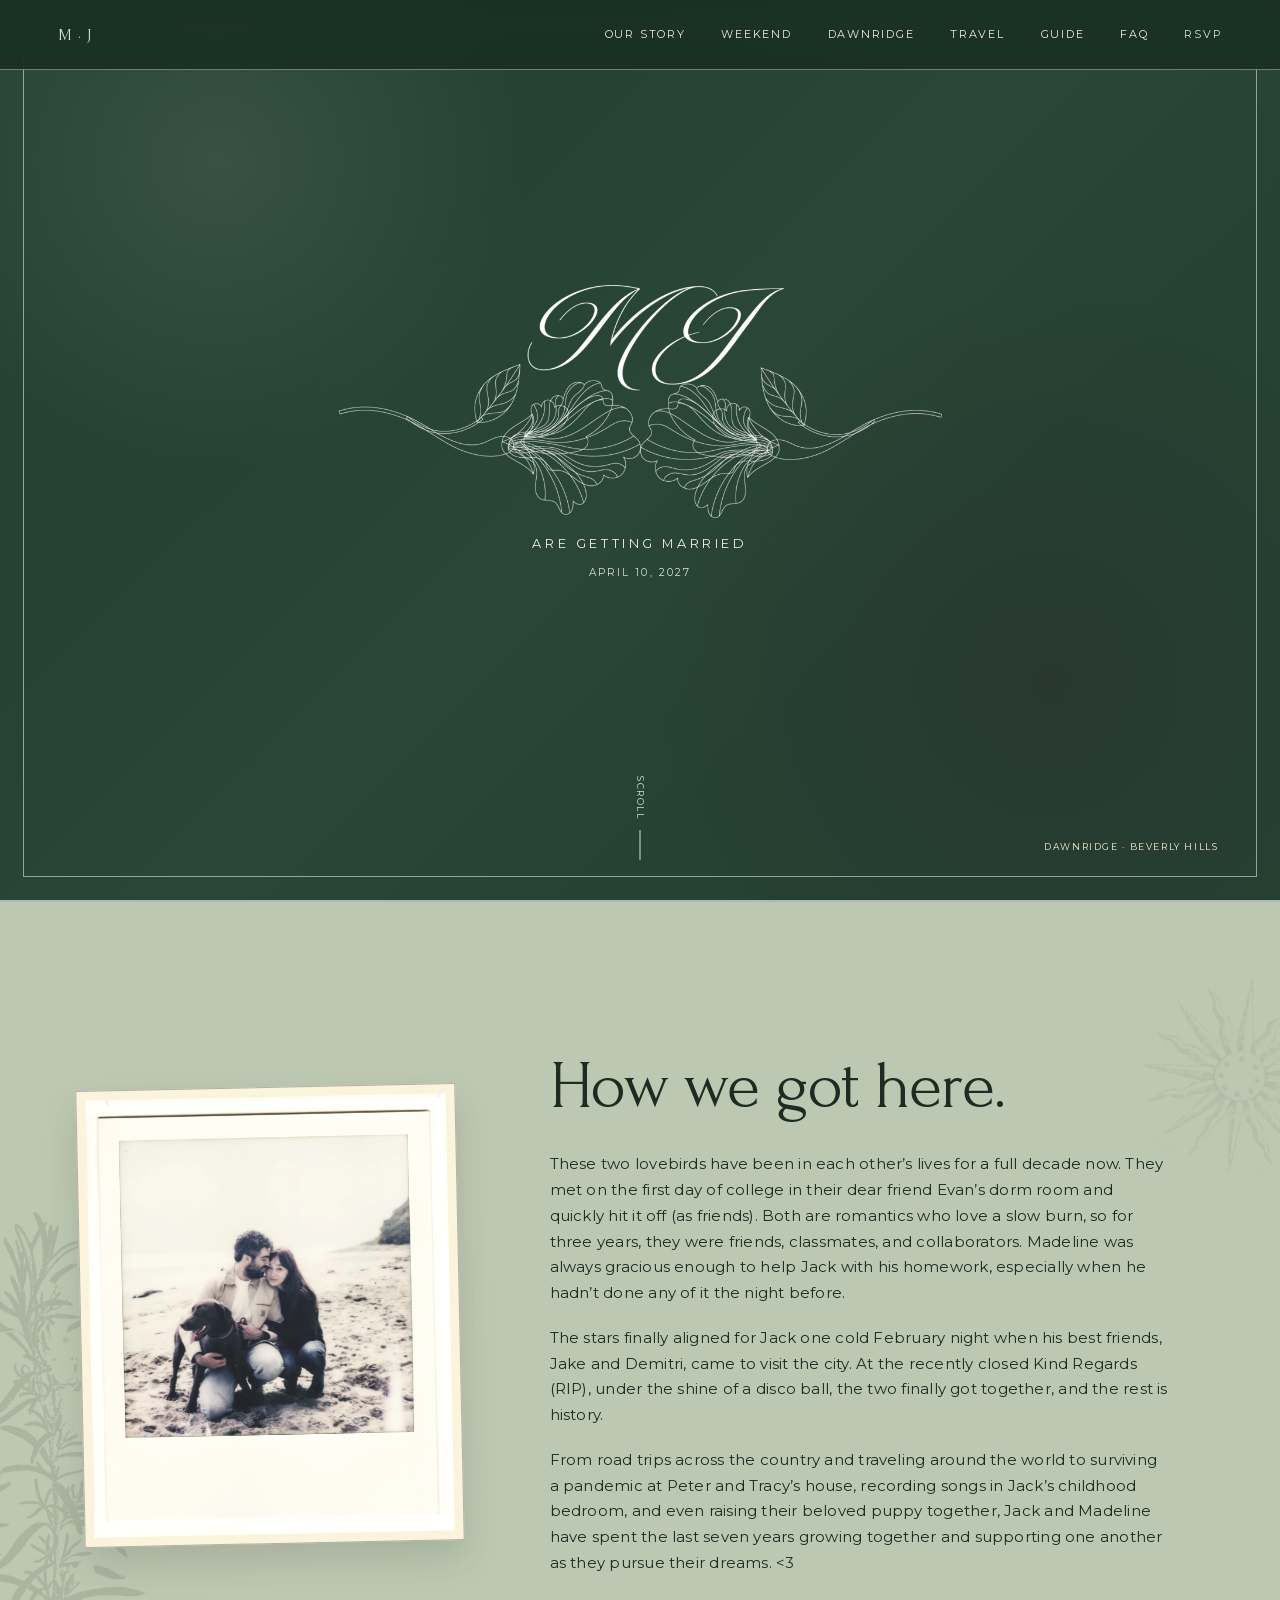
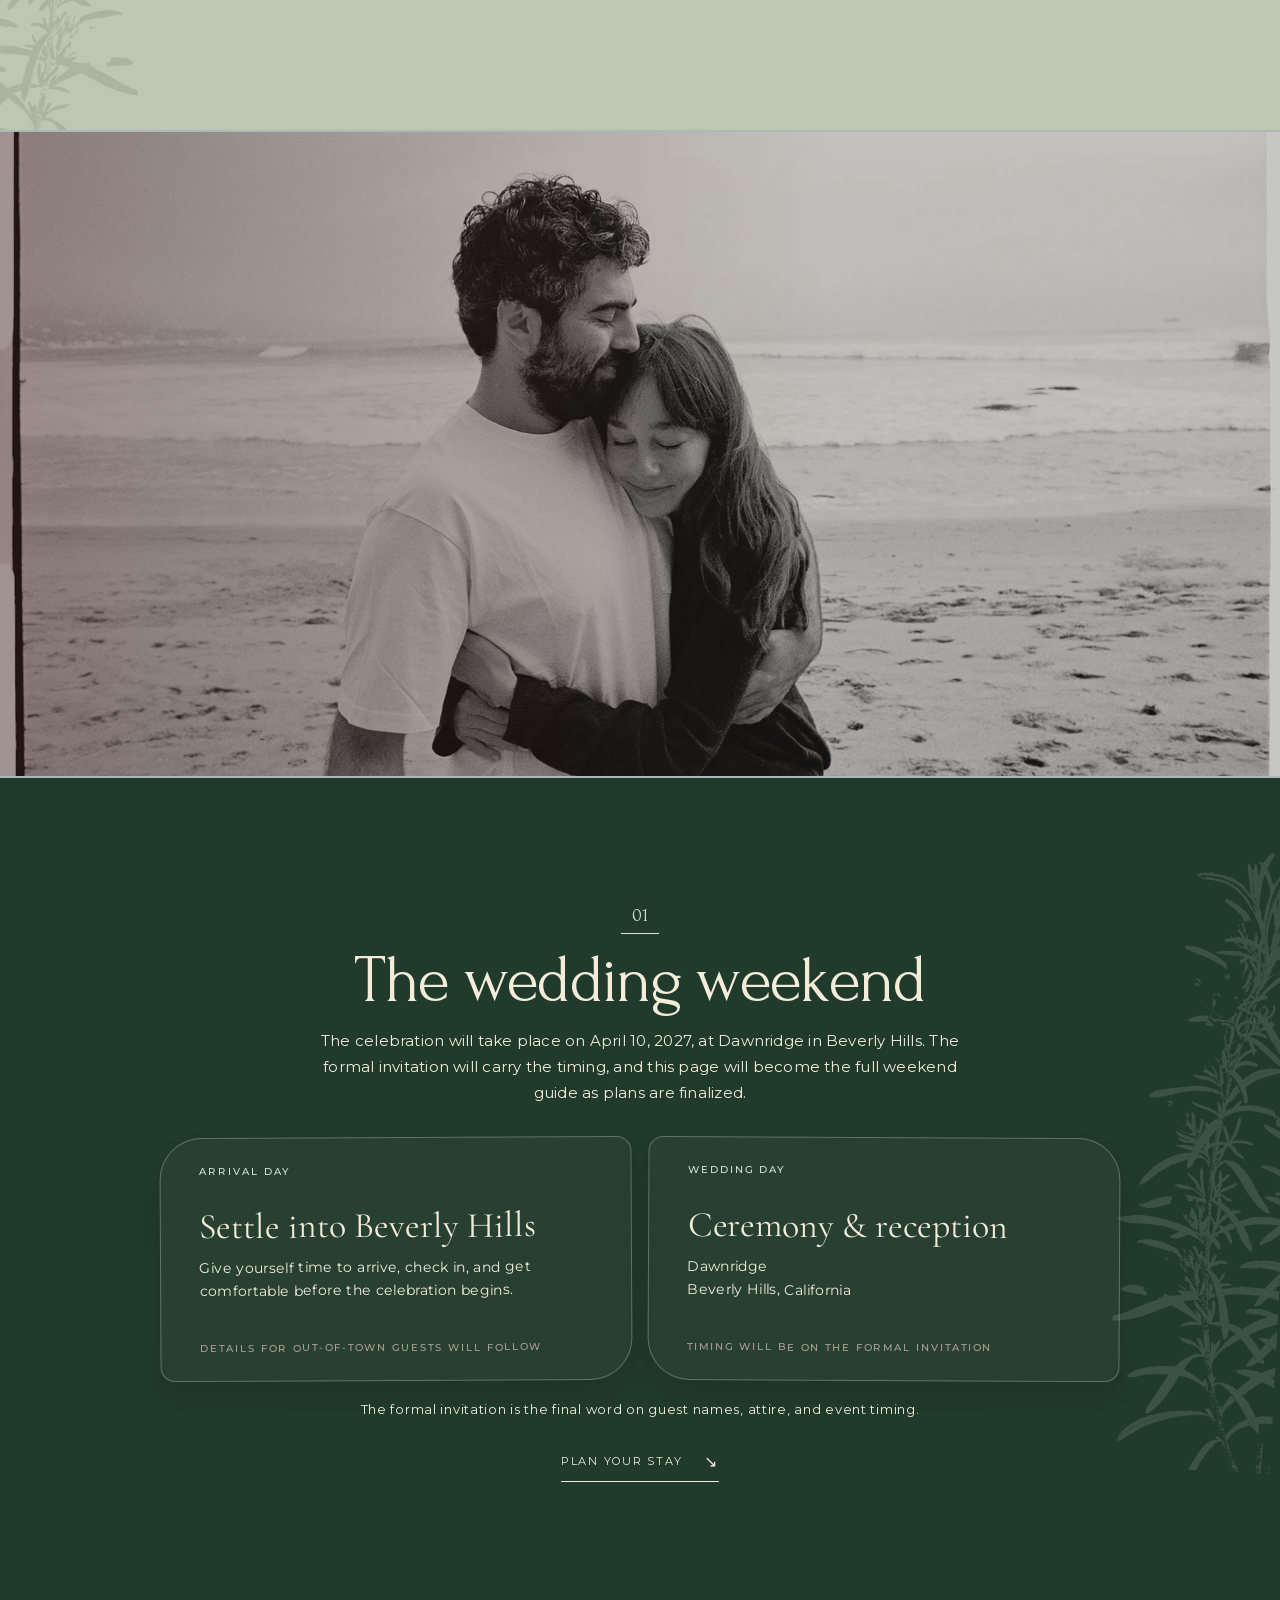
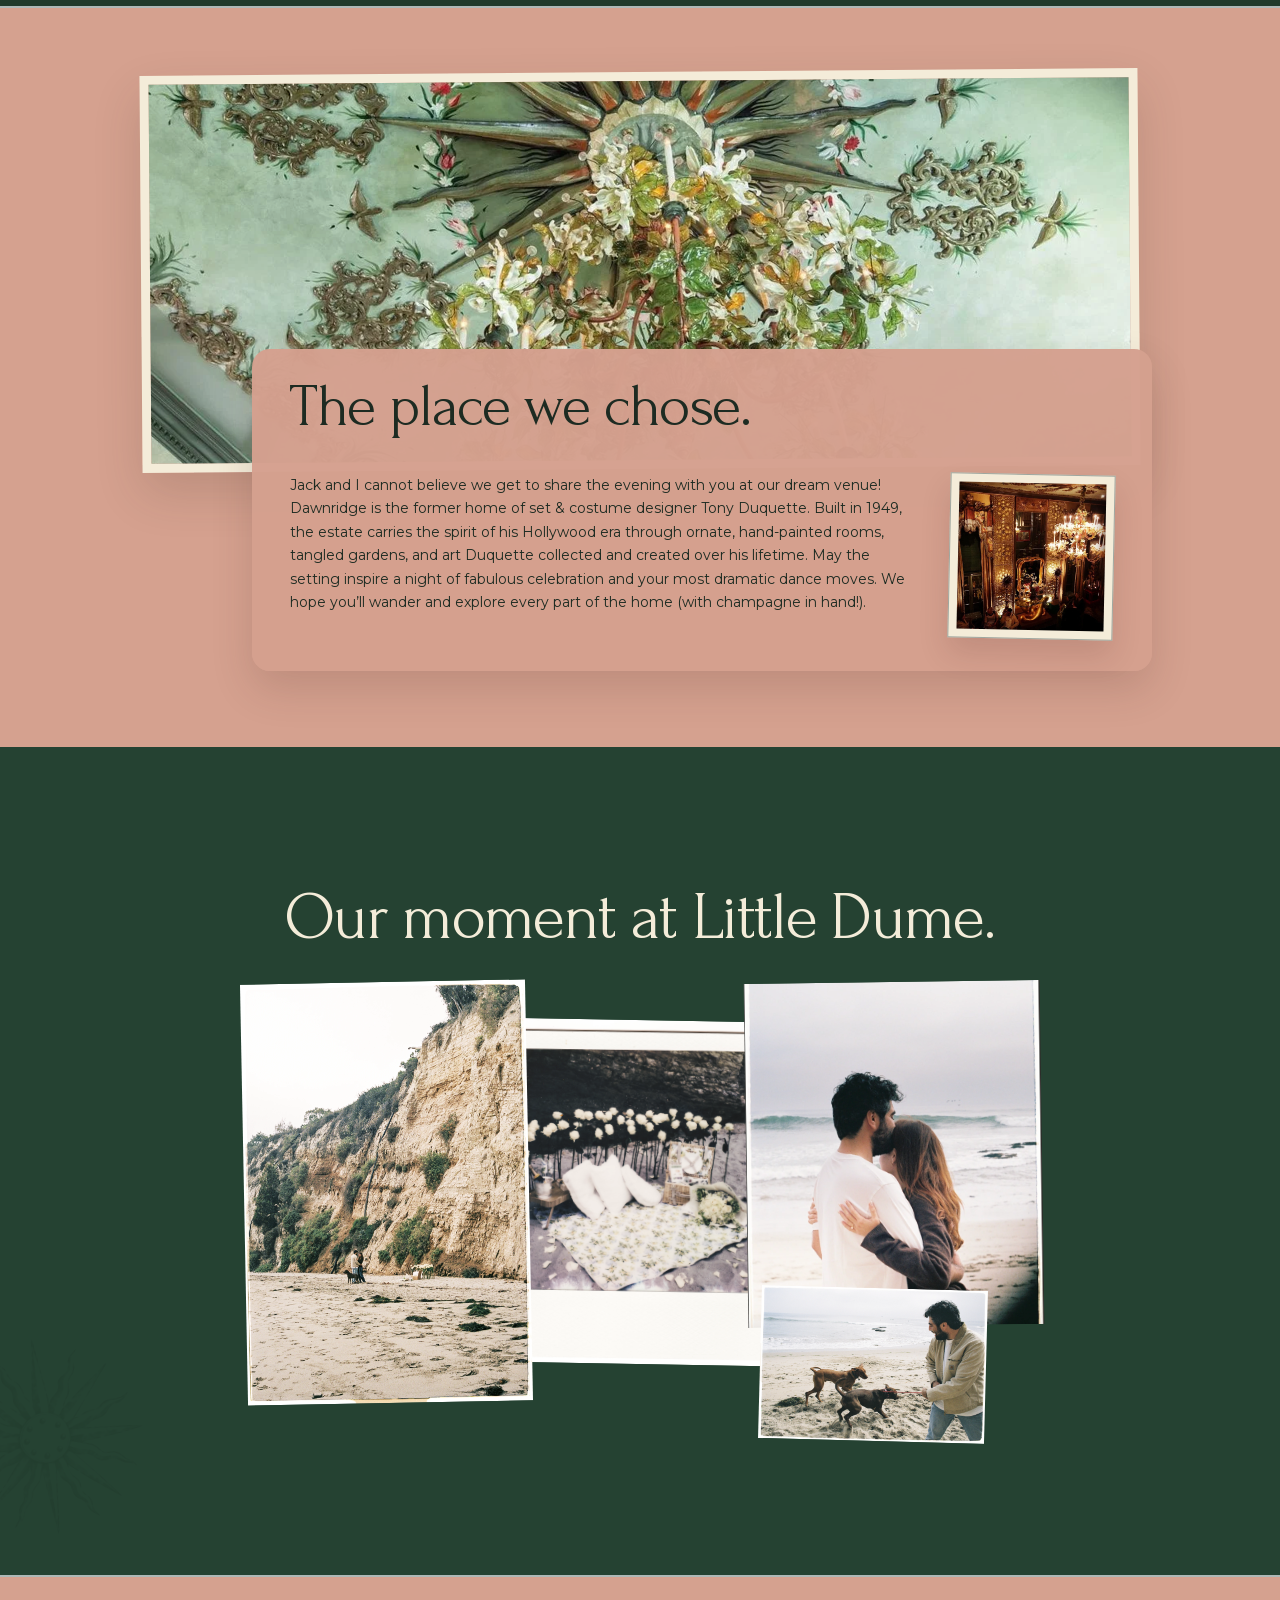
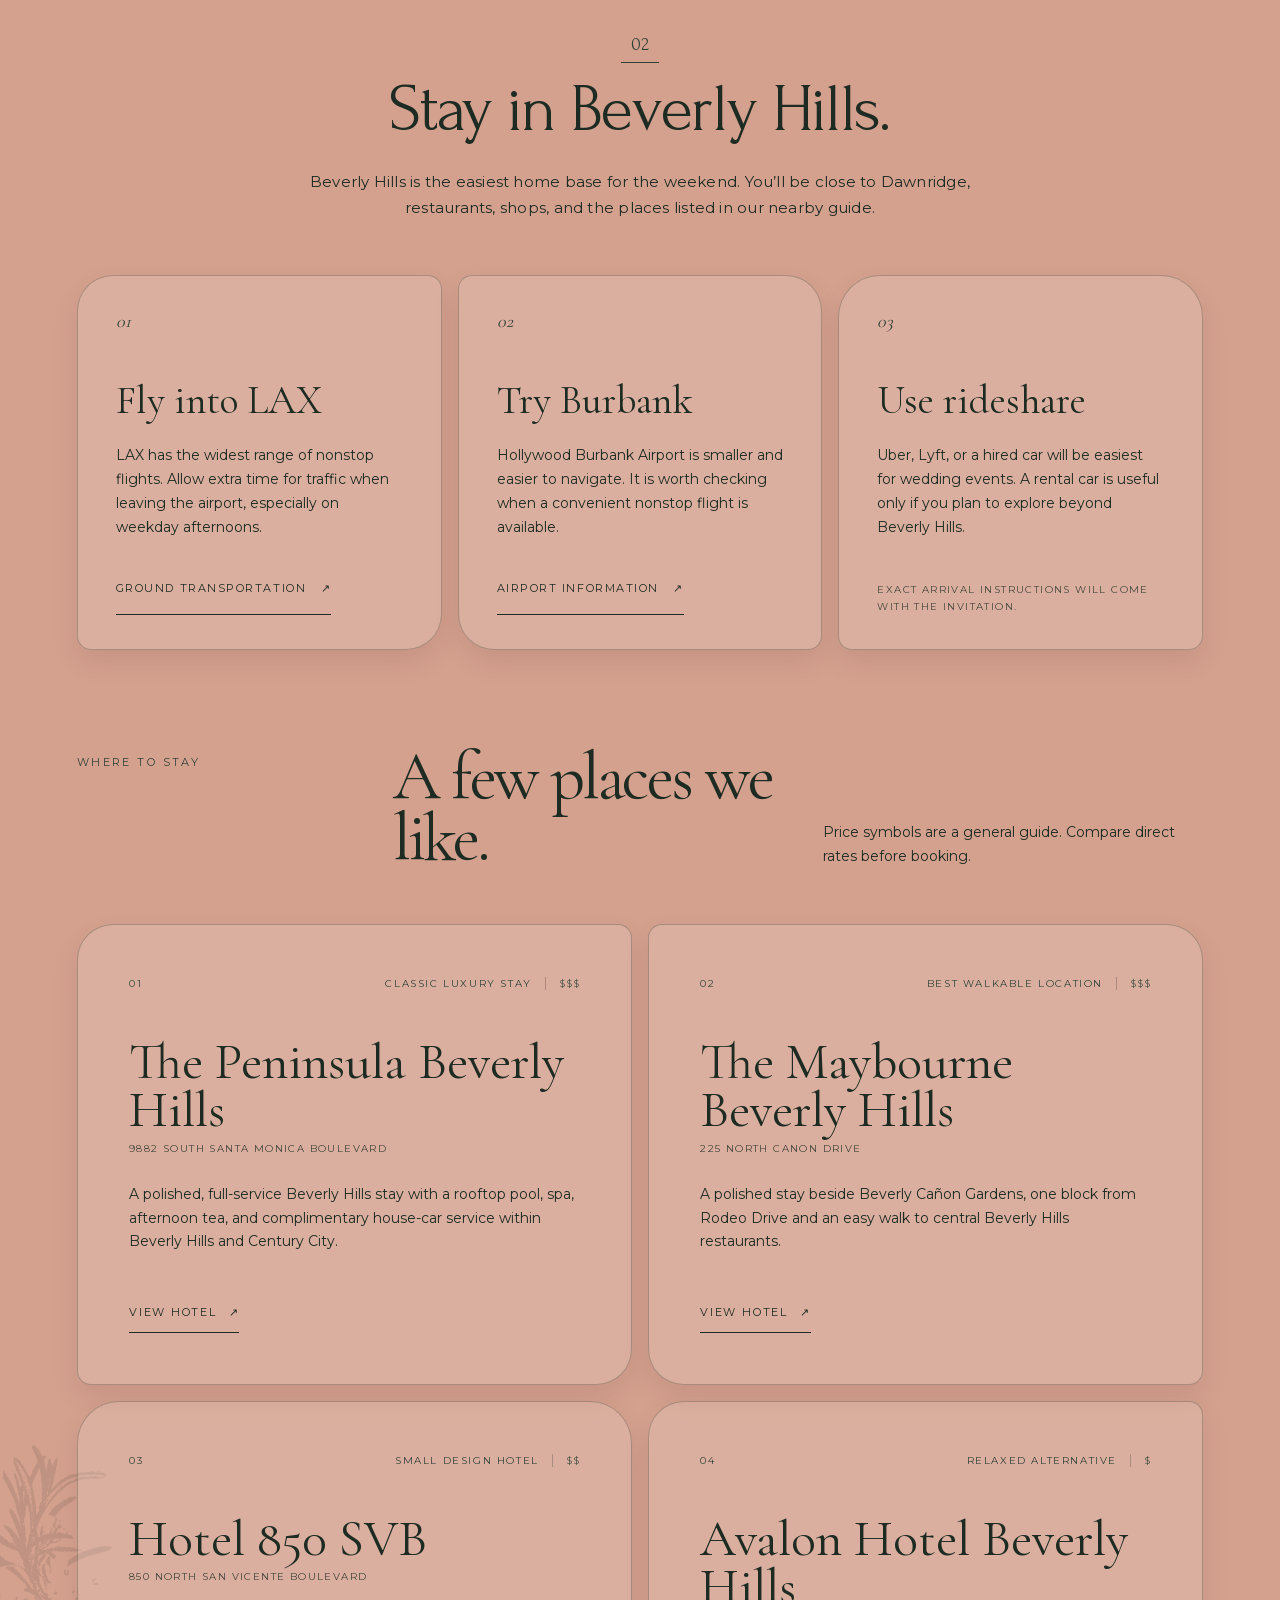
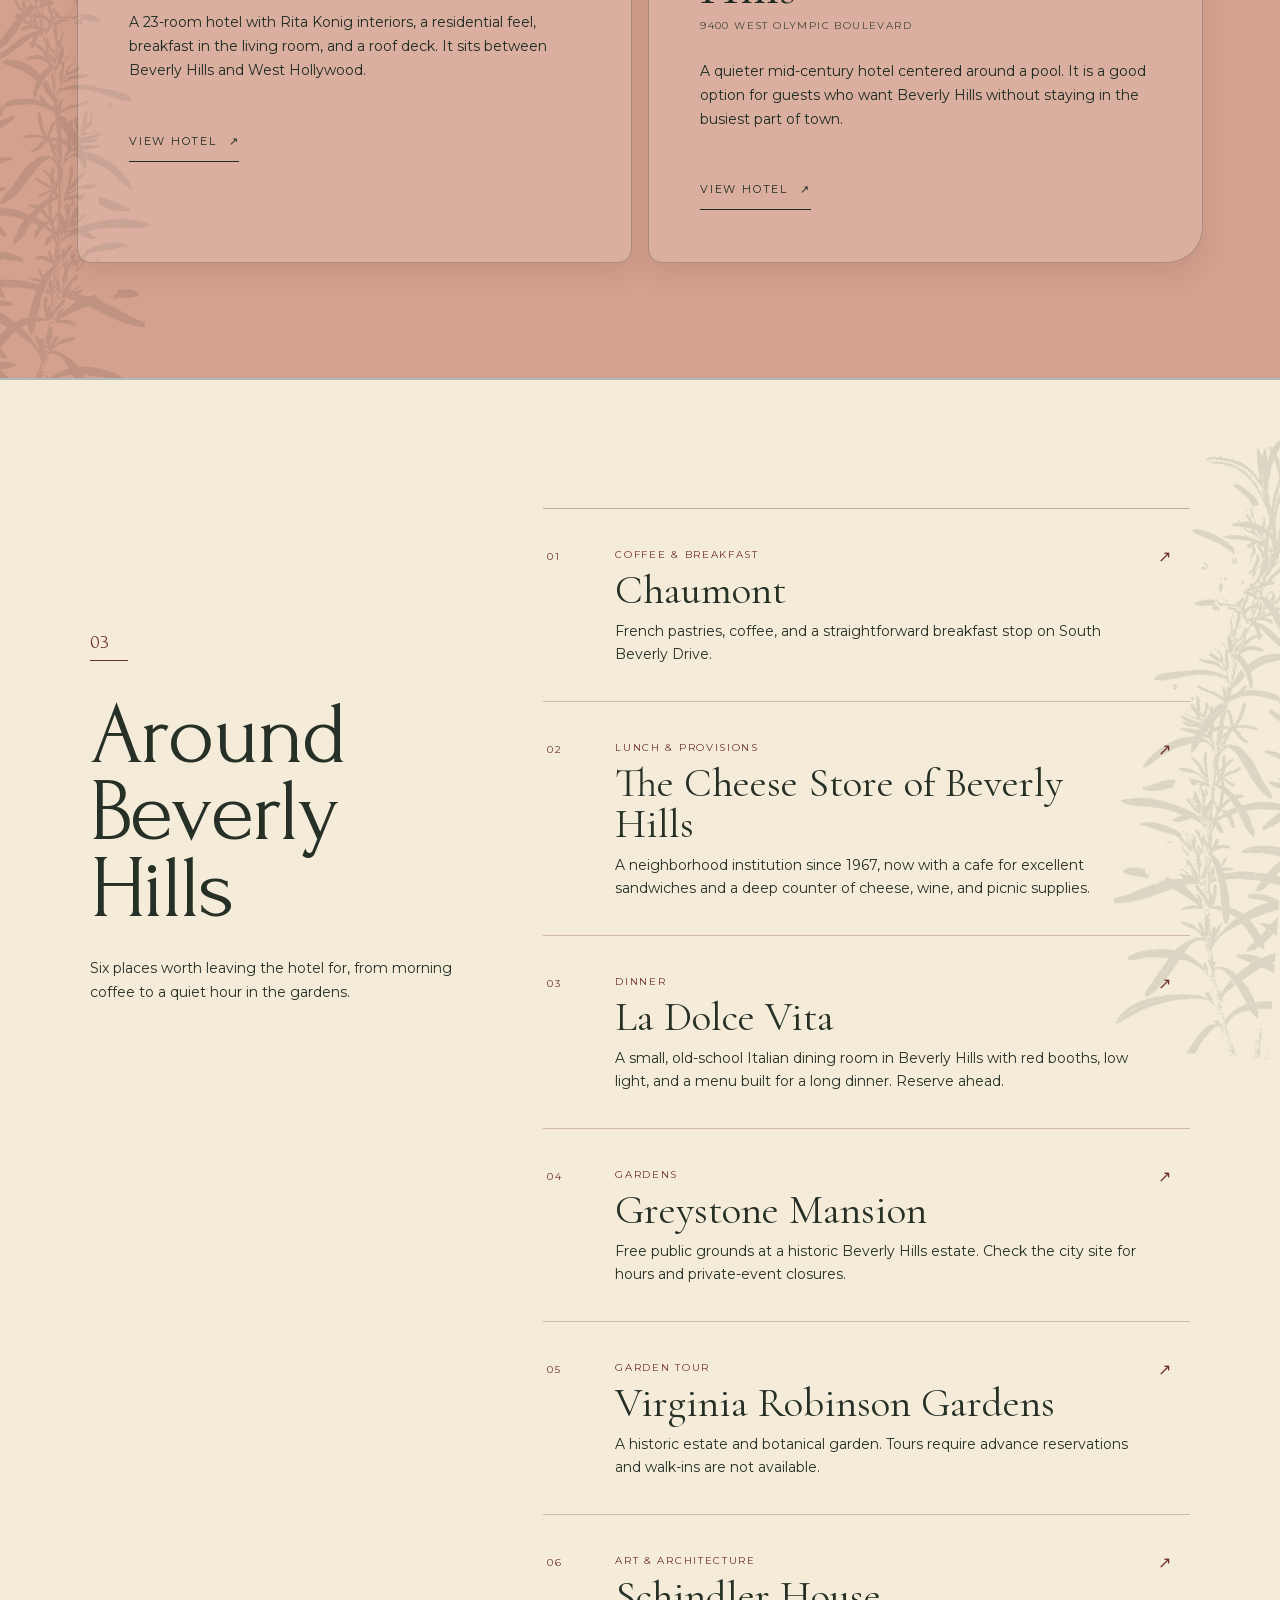
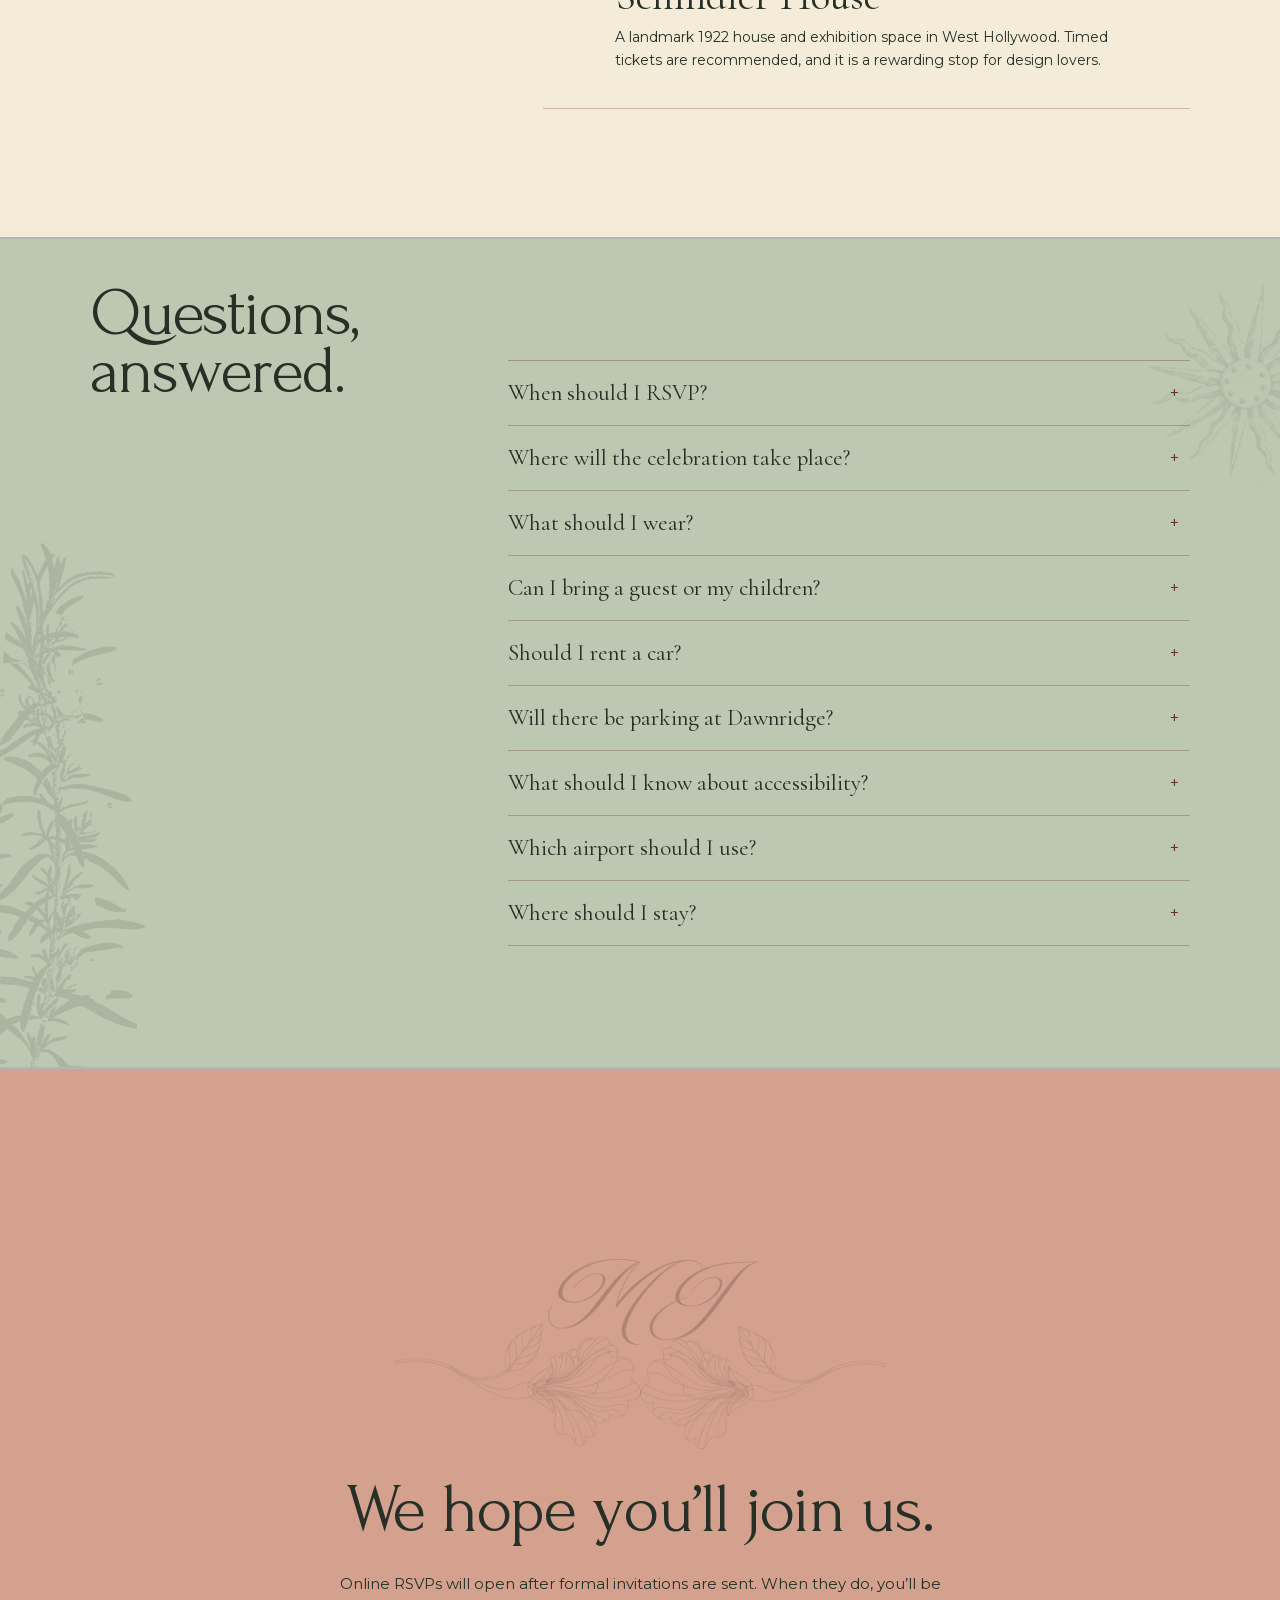
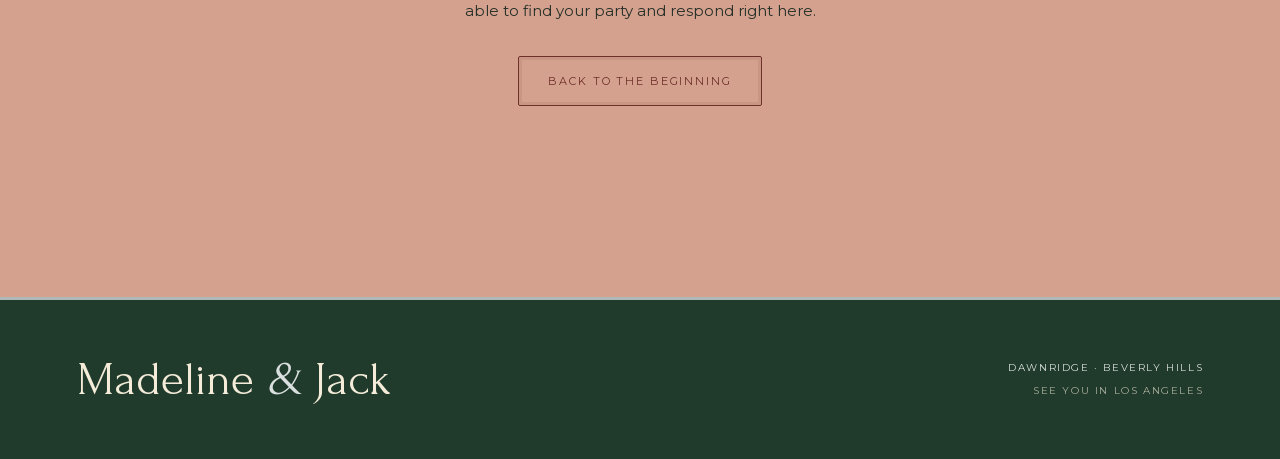
==== commit de969835: "Publish corrected wedding year" ====
--- a/index.html
+++ b/index.html
@@ -1 +1 @@
-<!DOCTYPE html><html lang="en"><head><meta charSet="utf-8"/><meta name="viewport" content="width=device-width, initial-scale=1"/><link rel="preload" href="/_next/static/media/01e4147cff8141ee-s.p.10ked.7w885.g.woff2" as="font" crossorigin="" type="font/woff2"/><link rel="preload" href="/_next/static/media/e8f2fbee2754df70-s.p.0fzkl03jw-sdz.woff2" as="font" crossorigin="" type="font/woff2"/><link rel="preload" href="/_next/static/media/ec6b5b74cff4b0c1-s.p.0srh6s0jndk4v.woff2" as="font" crossorigin="" type="font/woff2"/><link rel="preload" as="image" href="/images/monogram-centered.png"/><link rel="preload" as="image" href="/images/story-polaroid.webp"/><link rel="preload" as="image" href="/images/couple-embrace.webp"/><link rel="preload" as="image" href="/images/dawnridge-ceiling.webp"/><link rel="preload" as="image" href="/images/dawnridge-interior.webp"/><link rel="preload" as="image" href="/images/little-dume-cliffs.webp"/><link rel="preload" as="image" href="/images/little-dume-picnic.webp"/><link rel="preload" as="image" href="/images/little-dume-dogs.webp"/><link rel="preload" as="image" href="/images/little-dume-embrace.webp"/><link rel="stylesheet" href="/_next/static/chunks/0k~z4cjx4_tyw.css" data-precedence="next"/><link rel="preload" as="script" fetchPriority="low" href="/_next/static/chunks/11qk_vpw_zwkf.js"/><script src="/_next/static/chunks/0d-5~.f~0wtco.js" async=""></script><script src="/_next/static/chunks/10u3y4bw1ayzs.js" async=""></script><script src="/_next/static/chunks/turbopack-0e47rfx~.~3-8.js" async=""></script><script src="/_next/static/chunks/0fsi8lw5utejl.js" async=""></script><script src="/_next/static/chunks/0k6kr~ze-.qya.js" async=""></script><script src="/_next/static/chunks/0d3tkj33oycf2.js" async=""></script><script src="/_next/static/chunks/0c_5-xd4dryol.js" async=""></script><meta name="next-size-adjust" content=""/><title>Madeline &amp; Jack</title><meta name="description" content="Madeline Borehan and Jack Kleinick are getting married at Dawnridge in Beverly Hills on April 10, 2026. Find weekend plans, travel notes, and their guide to the area."/><meta name="robots" content="noindex, nofollow, nocache"/><meta property="og:title" content="Madeline Borehan &amp; Jack Kleinick | April 10, 2026"/><meta property="og:description" content="Madeline Borehan and Jack Kleinick are getting married at Dawnridge in Beverly Hills on April 10, 2026. Find weekend plans, travel notes, and their guide to the area."/><meta property="og:image" content="https://thekleinicks.com/og-homepage.png"/><meta property="og:image:width" content="1200"/><meta property="og:image:height" content="630"/><meta property="og:image:alt" content="MJ monogram and floral linework over the Dawnridge entrance"/><meta property="og:type" content="website"/><meta name="twitter:card" content="summary_large_image"/><meta name="twitter:title" content="Madeline Borehan &amp; Jack Kleinick | April 10, 2026"/><meta name="twitter:description" content="Madeline Borehan and Jack Kleinick are getting married at Dawnridge in Beverly Hills on April 10, 2026. Find weekend plans, travel notes, and their guide to the area."/><meta name="twitter:image" content="https://thekleinicks.com/og-homepage.png"/><link rel="icon" href="/favicon.svg?v=2" type="image/svg+xml"/><link rel="icon" href="/favicon-32.png?v=2" sizes="32x32" type="image/png"/><link rel="apple-touch-icon" href="/apple-touch-icon.png?v=2" sizes="180x180" type="image/png"/><script src="/_next/static/chunks/03~yq9q893hmn.js" noModule=""></script></head><body class="cormorant_garamond_1abb6ad-module__nUEXnW__variable montserrat_c08e6965-module___QwMha__variable forum_282d4571-module__bJGCkG__variable"><div hidden=""><!--$--><!--/$--></div><main class="venue-world"><button type="button" class="opening-moment" aria-label="Enter Madeline and Jack&#x27;s wedding website"><span class="opening-letters" aria-hidden="true"><span>M</span><span>J</span></span><span class="opening-center"><span>April 10, 2026</span><b>Madeline &amp; Jack</b><i>Beverly Hills</i></span><span class="opening-hint">Enter</span></button><header class="site-header"><a class="wordmark" href="#home" aria-label="Madeline Borehan and Jack Kleinick, home">M <span>·</span> J</a><nav aria-label="Primary navigation"><a href="#story">Our story</a><a href="#details">Weekend</a><a href="#venue">Dawnridge</a><a href="#travel">Travel</a><a href="#guide">Guide</a><a href="#faq">FAQ</a><a class="nav-rsvp" href="#rsvp">RSVP</a></nav></header><section class="hero" id="home" aria-labelledby="hero-title"><div class="hero-card"><img alt="Madeline Borehan and Jack Kleinick monogram" width="1300" height="398" decoding="async" data-nimg="1" class="hero-monogram" style="color:transparent" src="/images/monogram-centered.png"/><h1 id="hero-title" class="sr-only">Madeline Borehan and Jack Kleinick are getting married</h1><p>Are getting married</p><p class="hero-date">April 10, 2026</p></div><p class="hero-note hero-note-right">Dawnridge · Beverly Hills</p><a class="scroll-cue" href="#story" aria-label="Continue to our story">Scroll</a></section><section class="story-section" id="story" aria-labelledby="story-title"><div class="story-layout"><div class="story-intro"><h2 id="story-title">How we got here.</h2></div><div class="story-heading"><figure><img alt="Madeline and Jack with their dog during their engagement portrait session" loading="eager" width="1200" height="1458" decoding="async" data-nimg="1" style="color:transparent" src="/images/story-polaroid.webp"/></figure></div><div class="story-copy-layout"><div class="story-copy"><p>These two lovebirds have been in each other’s lives for a full decade now. They met on the first day of college in their dear friend Evan’s dorm room and quickly hit it off (as friends). Both are romantics who love a slow burn, so for three years, they were friends, classmates, and collaborators. Madeline was always gracious enough to help Jack with his homework, especially when he hadn’t done any of it the night before.</p><p>The stars finally aligned for Jack one cold February night when his best friends, Jake and Demitri, came to visit the city. At the recently closed Kind Regards (RIP), under the shine of a disco ball, the two finally got together, and the rest is history.</p><p>From road trips across the country and traveling around the world to surviving a pandemic at Peter and Tracy’s house, recording songs in Jack’s childhood bedroom, and even raising their beloved puppy together, Jack and Madeline have spent the last seven years growing together and supporting one another as they pursue their dreams. &lt;3</p></div></div></div></section><section class="photo-break" aria-label="Madeline and Jack&#x27;s engagement portraits"><img alt="Madeline and Jack during their engagement portrait session" loading="eager" width="1800" height="1219" decoding="async" data-nimg="1" style="color:transparent" src="/images/couple-embrace.webp"/></section><section class="details-section" id="details" aria-labelledby="details-title"><div class="section-number">01</div><h2 id="details-title">The wedding weekend</h2><p class="section-intro">The celebration will take place on April 10, 2026, at Dawnridge in Beverly Hills. The formal invitation will carry the timing, and this page will become the full weekend guide as plans are finalized.</p><div class="weekend-grid"><article><span>Arrival day</span><h3>Settle into Beverly Hills</h3><p>Give yourself time to arrive, check in, and get comfortable before the celebration begins.</p><strong>Details for out-of-town guests will follow</strong></article><article><span>Wedding day</span><h3>Ceremony &amp; reception</h3><p>Dawnridge<br/>Beverly Hills, California</p><strong>Timing will be on the formal invitation</strong></article></div><p class="weekend-note">The formal invitation is the final word on guest names, attire, and event timing.</p><a class="text-link" href="#travel">Plan your stay <span>↘︎</span></a></section><section class="venue-section" id="venue" aria-labelledby="venue-title"><div class="venue-image tall-image"><img alt="Painted ceiling and chandelier at Dawnridge" loading="eager" decoding="async" data-nimg="fill" style="position:absolute;height:100%;width:100%;left:0;top:0;right:0;bottom:0;color:transparent" src="/images/dawnridge-ceiling.webp"/></div><div class="venue-copy"><h2 id="venue-title">The place we chose.</h2><p>Jack and I cannot believe we get to share the evening with you at our dream venue! Dawnridge is the former home of set &amp; costume designer Tony Duquette. Built in 1949, the estate carries the spirit of his Hollywood era through ornate, hand-painted rooms, tangled gardens, and art Duquette collected and created over his lifetime. May the setting inspire a night of fabulous celebration and your most dramatic dance moves. We hope you’ll wander and explore every part of the home (with champagne in hand!).</p><div class="mini-image"><img alt="Richly decorated room at Dawnridge" loading="eager" decoding="async" data-nimg="fill" style="position:absolute;height:100%;width:100%;left:0;top:0;right:0;bottom:0;color:transparent" src="/images/dawnridge-interior.webp"/></div></div></section><section class="gallery-section" id="engagement" aria-labelledby="gallery-title"><h2 id="gallery-title">Our moment at Little Dume.</h2><div class="gallery-grid"><figure class="gallery-one"><img alt="Madeline and Jack beneath the cliffs at Little Dume after their engagement" loading="eager" decoding="async" data-nimg="fill" style="position:absolute;height:100%;width:100%;left:0;top:0;right:0;bottom:0;object-fit:contain;color:transparent" src="/images/little-dume-cliffs.webp"/></figure><figure class="gallery-two"><img alt="The engagement picnic at Little Dume" loading="eager" decoding="async" data-nimg="fill" style="position:absolute;height:100%;width:100%;left:0;top:0;right:0;bottom:0;object-fit:contain;color:transparent" src="/images/little-dume-picnic.webp"/></figure><figure class="gallery-three"><img alt="Jack playing with the dogs on the beach at Little Dume" loading="eager" decoding="async" data-nimg="fill" style="position:absolute;height:100%;width:100%;left:0;top:0;right:0;bottom:0;object-fit:contain;color:transparent" src="/images/little-dume-dogs.webp"/></figure><figure class="gallery-four"><img alt="Jack kissing Madeline on the forehead at Little Dume" loading="eager" decoding="async" data-nimg="fill" style="position:absolute;height:100%;width:100%;left:0;top:0;right:0;bottom:0;object-fit:contain;color:transparent" src="/images/little-dume-embrace.webp"/></figure></div></section><section class="travel-section" id="travel" aria-labelledby="travel-title"><div class="section-number">02</div><h2 id="travel-title">Stay in Beverly Hills.</h2><p class="section-intro">Beverly Hills is the easiest home base for the weekend. You’ll be close to Dawnridge, restaurants, shops, and the places listed in our nearby guide.</p><div class="arrival-grid"><article><p class="card-number">01</p><h3>Fly into LAX</h3><p>LAX has the widest range of nonstop flights. Allow extra time for traffic when leaving the airport, especially on weekday afternoons.</p><a href="https://www.flylax.com/lax-traffic-and-ground-transportation" target="_blank" rel="noreferrer">Ground transportation <span>↗︎</span></a></article><article><p class="card-number">02</p><h3>Try Burbank</h3><p>Hollywood Burbank Airport is smaller and easier to navigate. It is worth checking when a convenient nonstop flight is available.</p><a href="https://www.hollywoodburbankairport.com/ground-transportation/shuttles-taxis/" target="_blank" rel="noreferrer">Airport information <span>↗︎</span></a></article><article><p class="card-number">03</p><h3>Use rideshare</h3><p>Uber, Lyft, or a hired car will be easiest for wedding events. A rental car is useful only if you plan to explore beyond Beverly Hills.</p><span class="travel-fine-print">Exact arrival instructions will come with the invitation.</span></article></div><div class="hotel-heading"><p class="eyebrow">Where to stay</p><h3>A few places we like.</h3><p>Price symbols are a general guide. Compare direct rates before booking.</p></div><div class="hotel-grid"><article><div class="hotel-topline"><span>01</span><span class="hotel-meta"><span>Classic luxury stay</span><span class="hotel-price" aria-label="Relative price tier 3 of 3">$$$</span></span></div><h4>The Peninsula Beverly Hills</h4><p class="hotel-address">9882 South Santa Monica Boulevard</p><p>A polished, full-service Beverly Hills stay with a rooftop pool, spa, afternoon tea, and complimentary house-car service within Beverly Hills and Century City.</p><a href="https://www.peninsula.com/en/beverly-hills/5-star-luxury-hotel-beverly-hills" target="_blank" rel="noreferrer">View hotel <span>↗︎</span></a></article><article><div class="hotel-topline"><span>02</span><span class="hotel-meta"><span>Best walkable location</span><span class="hotel-price" aria-label="Relative price tier 3 of 3">$$$</span></span></div><h4>The Maybourne Beverly Hills</h4><p class="hotel-address">225 North Canon Drive</p><p>A polished stay beside Beverly Cañon Gardens, one block from Rodeo Drive and an easy walk to central Beverly Hills restaurants.</p><a href="https://www.maybourne.com/en/hotels/the-maybourne-beverly-hills" target="_blank" rel="noreferrer">View hotel <span>↗︎</span></a></article><article><div class="hotel-topline"><span>03</span><span class="hotel-meta"><span>Small design hotel</span><span class="hotel-price" aria-label="Relative price tier 2 of 3">$$</span></span></div><h4>Hotel 850 SVB</h4><p class="hotel-address">850 North San Vicente Boulevard</p><p>A 23-room hotel with Rita Konig interiors, a residential feel, breakfast in the living room, and a roof deck. It sits between Beverly Hills and West Hollywood.</p><a href="https://www.hotel850svb.com/" target="_blank" rel="noreferrer">View hotel <span>↗︎</span></a></article><article><div class="hotel-topline"><span>04</span><span class="hotel-meta"><span>Relaxed alternative</span><span class="hotel-price" aria-label="Relative price tier 1 of 3">$</span></span></div><h4>Avalon Hotel Beverly Hills</h4><p class="hotel-address">9400 West Olympic Boulevard</p><p>A quieter mid-century hotel centered around a pool. It is a good option for guests who want Beverly Hills without staying in the busiest part of town.</p><a href="https://www.avalon-hotel.com/beverly-hills/" target="_blank" rel="noreferrer">View hotel <span>↗︎</span></a></article></div></section><section class="guide-section" id="guide" aria-labelledby="guide-title"><div class="guide-heading"><div class="section-number">03</div><h2 id="guide-title">Around Beverly Hills</h2><p>Six places worth leaving the hotel for, from morning coffee to a quiet hour in the gardens.</p></div><div class="guide-list"><a href="https://www.chaumontbakery.com/" target="_blank" rel="noreferrer"><span>01</span><div><small>Coffee &amp; breakfast</small><h3>Chaumont</h3><p>French pastries, coffee, and a straightforward breakfast stop on South Beverly Drive.</p></div><b aria-hidden="true">↗︎</b></a><a href="https://cheesestore.com/" target="_blank" rel="noreferrer"><span>02</span><div><small>Lunch &amp; provisions</small><h3>The Cheese Store of Beverly Hills</h3><p>A neighborhood institution since 1967, now with a cafe for excellent sandwiches and a deep counter of cheese, wine, and picnic supplies.</p></div><b aria-hidden="true">↗︎</b></a><a href="https://www.ladolcevitabeverlyhills.com/" target="_blank" rel="noreferrer"><span>03</span><div><small>Dinner</small><h3>La Dolce Vita</h3><p>A small, old-school Italian dining room in Beverly Hills with red booths, low light, and a menu built for a long dinner. Reserve ahead.</p></div><b aria-hidden="true">↗︎</b></a><a href="https://beverlyhills.org/441/Visit-Greystone" target="_blank" rel="noreferrer"><span>04</span><div><small>Gardens</small><h3>Greystone Mansion</h3><p>Free public grounds at a historic Beverly Hills estate. Check the city site for hours and private-event closures.</p></div><b aria-hidden="true">↗︎</b></a><a href="https://parks.lacounty.gov/virginia-robinson-gardens/" target="_blank" rel="noreferrer"><span>05</span><div><small>Garden tour</small><h3>Virginia Robinson Gardens</h3><p>A historic estate and botanical garden. Tours require advance reservations and walk-ins are not available.</p></div><b aria-hidden="true">↗︎</b></a><a href="https://www.makcenter.org/planyourvisit" target="_blank" rel="noreferrer"><span>06</span><div><small>Art &amp; architecture</small><h3>Schindler House</h3><p>A landmark 1922 house and exhibition space in West Hollywood. Timed tickets are recommended, and it is a rewarding stop for design lovers.</p></div><b aria-hidden="true">↗︎</b></a></div></section><section class="faq-section" id="faq" aria-labelledby="faq-title"><div><h2 id="faq-title">Questions,<br/>answered.</h2></div><div class="faq-list"><details><summary>When should I RSVP?</summary><p>RSVPs are not open yet. Your formal invitation will include the deadline and instructions for responding here.</p></details><details><summary>Where will the celebration take place?</summary><p>The celebration will take place at Dawnridge in Beverly Hills, California. The full address and arrival notes will be shared directly with invited guests.</p></details><details><summary>What should I wear?</summary><p>Dress code will be provided with the formal invitation. Check back here for an inspiration board.</p></details><details><summary>Can I bring a guest or my children?</summary><p>Please refer to the names listed on your formal invitation. If you have a question about your party, reach out to Madeline or Jack directly.</p></details><details><summary>Should I rent a car?</summary><p>A car is useful if you plan to explore Los Angeles, but it is not necessary for the wedding itself. Rideshare is the simplest option for getting to and from Dawnridge. Please do not plan to drive after the reception.</p></details><details><summary>Will there be parking at Dawnridge?</summary><p>Rideshare is encouraged, as parking is limited. Details will be posted closer to the date.</p></details><details><summary>What should I know about accessibility?</summary><p>The venue features multiple levels and stairs, and the evening will take place both indoors and outdoors. We recommend wearing low heels or comfortable shoes to navigate the space. If you have any accessibility concerns or questions about the venue layout, please let us know in advance so we can help make your evening as comfortable as possible.</p></details><details><summary>Which airport should I use?</summary><p>LAX has the widest range of flights. Hollywood Burbank Airport is smaller and can be an easier option when a nonstop flight is available. Travel time from either airport depends heavily on Los Angeles traffic.</p></details><details><summary>Where should I stay?</summary><p>We recommend staying in or just outside Beverly Hills. The Peninsula is the classic luxury option, The Maybourne is the most walkable, Hotel 850 SVB is the small design-led pick, and Avalon is the most relaxed. More details are in the travel section above.</p></details></div></section><section class="rsvp-section" id="rsvp" aria-labelledby="rsvp-title"><img alt="" loading="lazy" width="1300" height="398" decoding="async" data-nimg="1" class="rsvp-monogram" style="color:transparent" src="/images/monogram-centered.png"/><h2 id="rsvp-title">We hope you’ll join us.</h2><p>Online RSVPs will open after formal invitations are sent. When they do, you’ll be able to find your party and respond right here.</p><a class="button" href="#home">Back to the beginning</a></section><footer><p>Madeline <i>&amp;</i> Jack</p><div><span>Dawnridge · Beverly Hills</span><small>See you in Los Angeles</small></div></footer></main><!--$--><!--/$--><script src="/_next/static/chunks/11qk_vpw_zwkf.js" id="_R_" async=""></script><script>(self.__next_f=self.__next_f||[]).push([0])</script><script>self.__next_f.push([1,"1:\"$Sreact.fragment\"\n2:I[39756,[\"/_next/static/chunks/0fsi8lw5utejl.js\",\"/_next/static/chunks/0k6kr~ze-.qya.js\",\"/_next/static/chunks/0d3tkj33oycf2.js\"],\"default\"]\n3:I[37457,[\"/_next/static/chunks/0fsi8lw5utejl.js\",\"/_next/static/chunks/0k6kr~ze-.qya.js\",\"/_next/static/chunks/0d3tkj33oycf2.js\"],\"default\"]\n4:I[57161,[\"/_next/static/chunks/0fsi8lw5utejl.js\",\"/_next/static/chunks/0k6kr~ze-.qya.js\",\"/_next/static/chunks/0d3tkj33oycf2.js\",\"/_next/static/chunks/0c_5-xd4dryol.js\"],\"default\"]\n5:I[5500,[\"/_next/static/chunks/0fsi8lw5utejl.js\",\"/_next/static/chunks/0k6kr~ze-.qya.js\",\"/_next/static/chunks/0d3tkj33oycf2.js\",\"/_next/static/chunks/0c_5-xd4dryol.js\"],\"Image\"]\n14:I[68027,[\"/_next/static/chunks/0fsi8lw5utejl.js\",\"/_next/static/chunks/0k6kr~ze-.qya.js\",\"/_next/static/chunks/0d3tkj33oycf2.js\"],\"default\",1]\n:HL[\"/_next/static/chunks/0k~z4cjx4_tyw.css\",\"style\"]\n:HL[\"/_next/static/media/01e4147cff8141ee-s.p.10ked.7w885.g.woff2\",\"font\",{\"crossOrigin\":\"\",\"type\":\"font/woff2\"}]\n:HL[\"/_next/static/media/e8f2fbee2754df70-s.p.0fzkl03jw-sdz.woff2\",\"font\",{\"crossOrigin\":\"\",\"type\":\"font/woff2\"}]\n:HL[\"/_next/static/media/ec6b5b74cff4b0c1-s.p.0srh6s0jndk4v.woff2\",\"font\",{\"crossOrigin\":\"\",\"type\":\"font/woff2\"}]\n"])</script><script>self.__next_f.push([1,"0:{\"P\":null,\"c\":[\"\",\"\"],\"q\":\"\",\"i\":false,\"f\":[[[\"\",{\"children\":[\"__PAGE__\",{}]},\"$undefined\",\"$undefined\",16],[[\"$\",\"$1\",\"c\",{\"children\":[[[\"$\",\"link\",\"0\",{\"rel\":\"stylesheet\",\"href\":\"/_next/static/chunks/0k~z4cjx4_tyw.css\",\"precedence\":\"next\",\"crossOrigin\":\"$undefined\",\"nonce\":\"$undefined\"}],[\"$\",\"script\",\"script-0\",{\"src\":\"/_next/static/chunks/0fsi8lw5utejl.js\",\"async\":true,\"nonce\":\"$undefined\"}],[\"$\",\"script\",\"script-1\",{\"src\":\"/_next/static/chunks/0k6kr~ze-.qya.js\",\"async\":true,\"nonce\":\"$undefined\"}],[\"$\",\"script\",\"script-2\",{\"src\":\"/_next/static/chunks/0d3tkj33oycf2.js\",\"async\":true,\"nonce\":\"$undefined\"}]],[\"$\",\"html\",null,{\"lang\":\"en\",\"children\":[\"$\",\"body\",null,{\"className\":\"cormorant_garamond_1abb6ad-module__nUEXnW__variable montserrat_c08e6965-module___QwMha__variable forum_282d4571-module__bJGCkG__variable\",\"children\":[\"$\",\"$L2\",null,{\"parallelRouterKey\":\"children\",\"error\":\"$undefined\",\"errorStyles\":\"$undefined\",\"errorScripts\":\"$undefined\",\"template\":[\"$\",\"$L3\",null,{}],\"templateStyles\":\"$undefined\",\"templateScripts\":\"$undefined\",\"notFound\":[[[\"$\",\"title\",null,{\"children\":\"404: This page could not be found.\"}],[\"$\",\"div\",null,{\"style\":{\"fontFamily\":\"system-ui,\\\"Segoe UI\\\",Roboto,Helvetica,Arial,sans-serif,\\\"Apple Color Emoji\\\",\\\"Segoe UI Emoji\\\"\",\"height\":\"100vh\",\"textAlign\":\"center\",\"display\":\"flex\",\"flexDirection\":\"column\",\"alignItems\":\"center\",\"justifyContent\":\"center\"},\"children\":[\"$\",\"div\",null,{\"children\":[[\"$\",\"style\",null,{\"dangerouslySetInnerHTML\":{\"__html\":\"body{color:#000;background:#fff;margin:0}.next-error-h1{border-right:1px solid rgba(0,0,0,.3)}@media (prefers-color-scheme:dark){body{color:#fff;background:#000}.next-error-h1{border-right:1px solid rgba(255,255,255,.3)}}\"}}],[\"$\",\"h1\",null,{\"className\":\"next-error-h1\",\"style\":{\"display\":\"inline-block\",\"margin\":\"0 20px 0 0\",\"padding\":\"0 23px 0 0\",\"fontSize\":24,\"fontWeight\":500,\"verticalAlign\":\"top\",\"lineHeight\":\"49px\"},\"children\":404}],[\"$\",\"div\",null,{\"style\":{\"display\":\"inline-block\"},\"children\":[\"$\",\"h2\",null,{\"style\":{\"fontSize\":14,\"fontWeight\":400,\"lineHeight\":\"49px\",\"margin\":0},\"children\":\"This page could not be found.\"}]}]]}]}]],[]],\"forbidden\":\"$undefined\",\"unauthorized\":\"$undefined\"}]}]}]]}],{\"children\":[[\"$\",\"$1\",\"c\",{\"children\":[[\"$\",\"main\",null,{\"className\":\"venue-world\",\"children\":[[\"$\",\"$L4\",null,{}],[\"$\",\"header\",null,{\"className\":\"site-header\",\"children\":[[\"$\",\"a\",null,{\"className\":\"wordmark\",\"href\":\"#home\",\"aria-label\":\"Madeline Borehan and Jack Kleinick, home\",\"children\":[\"M \",[\"$\",\"span\",null,{\"children\":\"·\"}],\" J\"]}],[\"$\",\"nav\",null,{\"aria-label\":\"Primary navigation\",\"children\":[[\"$\",\"a\",null,{\"href\":\"#story\",\"children\":\"Our story\"}],[\"$\",\"a\",null,{\"href\":\"#details\",\"children\":\"Weekend\"}],[\"$\",\"a\",null,{\"href\":\"#venue\",\"children\":\"Dawnridge\"}],[\"$\",\"a\",null,{\"href\":\"#travel\",\"children\":\"Travel\"}],[\"$\",\"a\",null,{\"href\":\"#guide\",\"children\":\"Guide\"}],[\"$\",\"a\",null,{\"href\":\"#faq\",\"children\":\"FAQ\"}],[\"$\",\"a\",null,{\"className\":\"nav-rsvp\",\"href\":\"#rsvp\",\"children\":\"RSVP\"}]]}]]}],[\"$\",\"section\",null,{\"className\":\"hero\",\"id\":\"home\",\"aria-labelledby\":\"hero-title\",\"children\":[[\"$\",\"div\",null,{\"className\":\"hero-card\",\"children\":[[\"$\",\"$L5\",null,{\"className\":\"hero-monogram\",\"src\":\"/images/monogram-centered.png\",\"alt\":\"Madeline Borehan and Jack Kleinick monogram\",\"width\":1300,\"height\":398,\"priority\":true}],[\"$\",\"h1\",null,{\"id\":\"hero-title\",\"className\":\"sr-only\",\"children\":\"Madeline Borehan and Jack Kleinick are getting married\"}],[\"$\",\"p\",null,{\"children\":\"Are getting married\"}],[\"$\",\"p\",null,{\"className\":\"hero-date\",\"children\":\"April 10, 2026\"}]]}],[\"$\",\"p\",null,{\"className\":\"hero-note hero-note-right\",\"children\":\"Dawnridge · Beverly Hills\"}],[\"$\",\"a\",null,{\"className\":\"scroll-cue\",\"href\":\"#story\",\"aria-label\":\"Continue to our story\",\"children\":\"Scroll\"}]]}],[\"$\",\"section\",null,{\"className\":\"story-section\",\"id\":\"story\",\"aria-labelledby\":\"story-title\",\"children\":[\"$\",\"div\",null,{\"className\":\"story-layout\",\"children\":[[\"$\",\"div\",null,{\"className\":\"story-intro\",\"children\":[\"$\",\"h2\",null,{\"id\":\"story-title\",\"children\":\"How we got here.\"}]}],[\"$\",\"div\",null,{\"className\":\"story-heading\",\"children\":[\"$\",\"figure\",null,{\"children\":[\"$\",\"$L5\",null,{\"src\":\"/images/story-polaroid.webp\",\"alt\":\"Madeline and Jack with their dog during their engagement portrait session\",\"width\":1200,\"height\":1458,\"loading\":\"eager\"}]}]}],[\"$\",\"div\",null,{\"className\":\"story-copy-layout\",\"children\":[\"$\",\"div\",null,{\"className\":\"story-copy\",\"children\":[[\"$\",\"p\",\"These two lovebirds have been in each other’s lives for a full decade now. They met on the first day of college in their dear friend Evan’s dorm room and quickly hit it off (as friends). Both are romantics who love a slow burn, so for three years, they were friends, classmates, and collaborators. Madeline was always gracious enough to help Jack with his homework, especially when he hadn’t done any of it the night before.\",{\"children\":\"These two lovebirds have been in each other’s lives for a full decade now. They met on the first day of college in their dear friend Evan’s dorm room and quickly hit it off (as friends). Both are romantics who love a slow burn, so for three years, they were friends, classmates, and collaborators. Madeline was always gracious enough to help Jack with his homework, especially when he hadn’t done any of it the night before.\"}],\"$L6\",\"$L7\"]}]}]]}]}],\"$L8\",\"$L9\",\"$La\",\"$Lb\",\"$Lc\",\"$Ld\",false,\"$Le\",\"$Lf\",\"$L10\"]}],[\"$L11\"],\"$L12\"]}],{},null,false,null]},null,false,null],\"$L13\",false]],\"m\":\"$undefined\",\"G\":[\"$14\",[\"$L15\"]],\"S\":true,\"h\":null,\"s\":\"$undefined\",\"l\":\"$undefined\",\"p\":\"$undefined\",\"d\":\"$undefined\",\"b\":\"-4TdVKZVMK89g2s0J-mSX\"}\n"])</script><script>self.__next_f.push([1,"1b:I[97367,[\"/_next/static/chunks/0fsi8lw5utejl.js\",\"/_next/static/chunks/0k6kr~ze-.qya.js\",\"/_next/static/chunks/0d3tkj33oycf2.js\"],\"OutletBoundary\"]\n1c:\"$Sreact.suspense\"\n1e:I[97367,[\"/_next/static/chunks/0fsi8lw5utejl.js\",\"/_next/static/chunks/0k6kr~ze-.qya.js\",\"/_next/static/chunks/0d3tkj33oycf2.js\"],\"ViewportBoundary\"]\n20:I[97367,[\"/_next/static/chunks/0fsi8lw5utejl.js\",\"/_next/static/chunks/0k6kr~ze-.qya.js\",\"/_next/static/chunks/0d3tkj33oycf2.js\"],\"MetadataBoundary\"]\n6:[\"$\",\"p\",\"The stars finally aligned for Jack one cold February night when his best friends, Jake and Demitri, came to visit the city. At the recently closed Kind Regards (RIP), under the shine of a disco ball, the two finally got together, and the rest is history.\",{\"children\":\"The stars finally aligned for Jack one cold February night when his best friends, Jake and Demitri, came to visit the city. At the recently closed Kind Regards (RIP), under the shine of a disco ball, the two finally got together, and the rest is history.\"}]\n7:[\"$\",\"p\",\"From road trips across the country and traveling around the world to surviving a pandemic at Peter and Tracy’s house, recording songs in Jack’s childhood bedroom, and even raising their beloved puppy together, Jack and Madeline have spent the last seven years growing together and supporting one another as they pursue their dreams. \u003c3\",{\"children\":\"From road trips across the country and traveling around the world to surviving a pandemic at Peter and Tracy’s house, recording songs in Jack’s childhood bedroom, and even raising their beloved puppy together, Jack and Madeline have spent the last seven years growing together and supporting one another as they pursue their dreams. \u003c3\"}]\n8:[\"$\",\"section\",null,{\"className\":\"photo-break\",\"aria-label\":\"Madeline and Jack's engagement portraits\",\"children\":[\"$\",\"$L5\",null,{\"src\":\"/images/couple-embrace.webp\",\"alt\":\"Madeline and Jack during their engagement portrait session\",\"width\":1800,\"height\":1219,\"loading\":\"eager\"}]}]\n"])</script><script>self.__next_f.push([1,"9:[\"$\",\"section\",null,{\"className\":\"details-section\",\"id\":\"details\",\"aria-labelledby\":\"details-title\",\"children\":[[\"$\",\"div\",null,{\"className\":\"section-number\",\"children\":\"01\"}],[\"$\",\"h2\",null,{\"id\":\"details-title\",\"children\":\"The wedding weekend\"}],[\"$\",\"p\",null,{\"className\":\"section-intro\",\"children\":\"The celebration will take place on April 10, 2026, at Dawnridge in Beverly Hills. The formal invitation will carry the timing, and this page will become the full weekend guide as plans are finalized.\"}],[\"$\",\"div\",null,{\"className\":\"weekend-grid\",\"children\":[[\"$\",\"article\",null,{\"children\":[[\"$\",\"span\",null,{\"children\":\"Arrival day\"}],[\"$\",\"h3\",null,{\"children\":\"Settle into Beverly Hills\"}],[\"$\",\"p\",null,{\"children\":\"Give yourself time to arrive, check in, and get comfortable before the celebration begins.\"}],[\"$\",\"strong\",null,{\"children\":\"Details for out-of-town guests will follow\"}]]}],[\"$\",\"article\",null,{\"children\":[[\"$\",\"span\",null,{\"children\":\"Wedding day\"}],[\"$\",\"h3\",null,{\"children\":\"Ceremony \u0026 reception\"}],[\"$\",\"p\",null,{\"children\":[\"Dawnridge\",[\"$\",\"br\",null,{}],\"Beverly Hills, California\"]}],[\"$\",\"strong\",null,{\"children\":\"Timing will be on the formal invitation\"}]]}]]}],[\"$\",\"p\",null,{\"className\":\"weekend-note\",\"children\":\"The formal invitation is the final word on guest names, attire, and event timing.\"}],[\"$\",\"a\",null,{\"className\":\"text-link\",\"href\":\"#travel\",\"children\":[\"Plan your stay \",[\"$\",\"span\",null,{\"children\":\"↘︎\"}]]}]]}]\n"])</script><script>self.__next_f.push([1,"a:[\"$\",\"section\",null,{\"className\":\"venue-section\",\"id\":\"venue\",\"aria-labelledby\":\"venue-title\",\"children\":[[\"$\",\"div\",null,{\"className\":\"venue-image tall-image\",\"children\":[\"$\",\"$L5\",null,{\"src\":\"/images/dawnridge-ceiling.webp\",\"alt\":\"Painted ceiling and chandelier at Dawnridge\",\"fill\":true,\"sizes\":\"(max-width: 800px) 100vw, 50vw\",\"loading\":\"eager\"}]}],[\"$\",\"div\",null,{\"className\":\"venue-copy\",\"children\":[[\"$\",\"h2\",null,{\"id\":\"venue-title\",\"children\":\"The place we chose.\"}],[\"$\",\"p\",null,{\"children\":\"Jack and I cannot believe we get to share the evening with you at our dream venue! Dawnridge is the former home of set \u0026 costume designer Tony Duquette. Built in 1949, the estate carries the spirit of his Hollywood era through ornate, hand-painted rooms, tangled gardens, and art Duquette collected and created over his lifetime. May the setting inspire a night of fabulous celebration and your most dramatic dance moves. We hope you’ll wander and explore every part of the home (with champagne in hand!).\"}],[\"$\",\"div\",null,{\"className\":\"mini-image\",\"children\":[\"$\",\"$L5\",null,{\"src\":\"/images/dawnridge-interior.webp\",\"alt\":\"Richly decorated room at Dawnridge\",\"fill\":true,\"sizes\":\"(max-width: 800px) 70vw, 25vw\",\"loading\":\"eager\"}]}]]}]]}]\n"])</script><script>self.__next_f.push([1,"b:[\"$\",\"section\",null,{\"className\":\"gallery-section\",\"id\":\"engagement\",\"aria-labelledby\":\"gallery-title\",\"children\":[[\"$\",\"h2\",null,{\"id\":\"gallery-title\",\"children\":\"Our moment at Little Dume.\"}],[\"$\",\"div\",null,{\"className\":\"gallery-grid\",\"children\":[[\"$\",\"figure\",null,{\"className\":\"gallery-one\",\"children\":[\"$\",\"$L5\",null,{\"src\":\"/images/little-dume-cliffs.webp\",\"alt\":\"Madeline and Jack beneath the cliffs at Little Dume after their engagement\",\"fill\":true,\"sizes\":\"(max-width: 700px) 52vw, 38vw\",\"loading\":\"eager\",\"style\":{\"objectFit\":\"contain\"}}]}],[\"$\",\"figure\",null,{\"className\":\"gallery-two\",\"children\":[\"$\",\"$L5\",null,{\"src\":\"/images/little-dume-picnic.webp\",\"alt\":\"The engagement picnic at Little Dume\",\"fill\":true,\"sizes\":\"(max-width: 700px) 42vw, 29vw\",\"loading\":\"eager\",\"style\":{\"objectFit\":\"contain\"}}]}],[\"$\",\"figure\",null,{\"className\":\"gallery-three\",\"children\":[\"$\",\"$L5\",null,{\"src\":\"/images/little-dume-dogs.webp\",\"alt\":\"Jack playing with the dogs on the beach at Little Dume\",\"fill\":true,\"sizes\":\"(max-width: 700px) 42vw, 31vw\",\"loading\":\"eager\",\"style\":{\"objectFit\":\"contain\"}}]}],[\"$\",\"figure\",null,{\"className\":\"gallery-four\",\"children\":[\"$\",\"$L5\",null,{\"src\":\"/images/little-dume-embrace.webp\",\"alt\":\"Jack kissing Madeline on the forehead at Little Dume\",\"fill\":true,\"sizes\":\"(max-width: 700px) 50vw, 30vw\",\"loading\":\"eager\",\"style\":{\"objectFit\":\"contain\"}}]}]]}]]}]\n"])</script><script>self.__next_f.push([1,"c:[\"$\",\"section\",null,{\"className\":\"travel-section\",\"id\":\"travel\",\"aria-labelledby\":\"travel-title\",\"children\":[[\"$\",\"div\",null,{\"className\":\"section-number\",\"children\":\"02\"}],[\"$\",\"h2\",null,{\"id\":\"travel-title\",\"children\":\"Stay in Beverly Hills.\"}],[\"$\",\"p\",null,{\"className\":\"section-intro\",\"children\":\"Beverly Hills is the easiest home base for the weekend. You’ll be close to Dawnridge, restaurants, shops, and the places listed in our nearby guide.\"}],[\"$\",\"div\",null,{\"className\":\"arrival-grid\",\"children\":[[\"$\",\"article\",null,{\"children\":[[\"$\",\"p\",null,{\"className\":\"card-number\",\"children\":\"01\"}],[\"$\",\"h3\",null,{\"children\":\"Fly into LAX\"}],[\"$\",\"p\",null,{\"children\":\"LAX has the widest range of nonstop flights. Allow extra time for traffic when leaving the airport, especially on weekday afternoons.\"}],[\"$\",\"a\",null,{\"href\":\"https://www.flylax.com/lax-traffic-and-ground-transportation\",\"target\":\"_blank\",\"rel\":\"noreferrer\",\"children\":[\"Ground transportation \",[\"$\",\"span\",null,{\"children\":\"↗︎\"}]]}]]}],[\"$\",\"article\",null,{\"children\":[[\"$\",\"p\",null,{\"className\":\"card-number\",\"children\":\"02\"}],[\"$\",\"h3\",null,{\"children\":\"Try Burbank\"}],[\"$\",\"p\",null,{\"children\":\"Hollywood Burbank Airport is smaller and easier to navigate. It is worth checking when a convenient nonstop flight is available.\"}],[\"$\",\"a\",null,{\"href\":\"https://www.hollywoodburbankairport.com/ground-transportation/shuttles-taxis/\",\"target\":\"_blank\",\"rel\":\"noreferrer\",\"children\":[\"Airport information \",[\"$\",\"span\",null,{\"children\":\"↗︎\"}]]}]]}],[\"$\",\"article\",null,{\"children\":[[\"$\",\"p\",null,{\"className\":\"card-number\",\"children\":\"03\"}],[\"$\",\"h3\",null,{\"children\":\"Use rideshare\"}],[\"$\",\"p\",null,{\"children\":\"Uber, Lyft, or a hired car will be easiest for wedding events. A rental car is useful only if you plan to explore beyond Beverly Hills.\"}],[\"$\",\"span\",null,{\"className\":\"travel-fine-print\",\"children\":\"Exact arrival instructions will come with the invitation.\"}]]}]]}],[\"$\",\"div\",null,{\"className\":\"hotel-heading\",\"children\":[[\"$\",\"p\",null,{\"className\":\"eyebrow\",\"children\":\"Where to stay\"}],[\"$\",\"h3\",null,{\"children\":\"A few places we like.\"}],[\"$\",\"p\",null,{\"children\":\"Price symbols are a general guide. Compare direct rates before booking.\"}]]}],[\"$\",\"div\",null,{\"className\":\"hotel-grid\",\"children\":[[\"$\",\"article\",\"The Peninsula Beverly Hills\",{\"children\":[[\"$\",\"div\",null,{\"className\":\"hotel-topline\",\"children\":[[\"$\",\"span\",null,{\"children\":\"01\"}],[\"$\",\"span\",null,{\"className\":\"hotel-meta\",\"children\":[[\"$\",\"span\",null,{\"children\":\"Classic luxury stay\"}],[\"$\",\"span\",null,{\"className\":\"hotel-price\",\"aria-label\":\"Relative price tier 3 of 3\",\"children\":\"$$$$\"}]]}]]}],[\"$\",\"h4\",null,{\"children\":\"The Peninsula Beverly Hills\"}],[\"$\",\"p\",null,{\"className\":\"hotel-address\",\"children\":\"9882 South Santa Monica Boulevard\"}],[\"$\",\"p\",null,{\"children\":\"A polished, full-service Beverly Hills stay with a rooftop pool, spa, afternoon tea, and complimentary house-car service within Beverly Hills and Century City.\"}],[\"$\",\"a\",null,{\"href\":\"https://www.peninsula.com/en/beverly-hills/5-star-luxury-hotel-beverly-hills\",\"target\":\"_blank\",\"rel\":\"noreferrer\",\"children\":[\"View hotel \",[\"$\",\"span\",null,{\"children\":\"↗︎\"}]]}]]}],[\"$\",\"article\",\"The Maybourne Beverly Hills\",{\"children\":[[\"$\",\"div\",null,{\"className\":\"hotel-topline\",\"children\":[[\"$\",\"span\",null,{\"children\":\"02\"}],[\"$\",\"span\",null,{\"className\":\"hotel-meta\",\"children\":[[\"$\",\"span\",null,{\"children\":\"Best walkable location\"}],[\"$\",\"span\",null,{\"className\":\"hotel-price\",\"aria-label\":\"Relative price tier 3 of 3\",\"children\":\"$$$$\"}]]}]]}],[\"$\",\"h4\",null,{\"children\":\"The Maybourne Beverly Hills\"}],[\"$\",\"p\",null,{\"className\":\"hotel-address\",\"children\":\"225 North Canon Drive\"}],[\"$\",\"p\",null,{\"children\":\"A polished stay beside Beverly Cañon Gardens, one block from Rodeo Drive and an easy walk to central Beverly Hills restaurants.\"}],[\"$\",\"a\",null,{\"href\":\"https://www.maybourne.com/en/hotels/the-maybourne-beverly-hills\",\"target\":\"_blank\",\"rel\":\"noreferrer\",\"children\":[\"View hotel \",[\"$\",\"span\",null,{\"children\":\"↗︎\"}]]}]]}],[\"$\",\"article\",\"Hotel 850 SVB\",{\"children\":[[\"$\",\"div\",null,{\"className\":\"hotel-topline\",\"children\":[[\"$\",\"span\",null,{\"children\":\"03\"}],[\"$\",\"span\",null,{\"className\":\"hotel-meta\",\"children\":[[\"$\",\"span\",null,{\"children\":\"Small design hotel\"}],[\"$\",\"span\",null,{\"className\":\"hotel-price\",\"aria-label\":\"Relative price tier 2 of 3\",\"children\":\"$$$\"}]]}]]}],\"$L16\",\"$L17\",\"$L18\",\"$L19\"]}],\"$L1a\"]}]]}]\n"])</script><script>self.__next_f.push([1,"d:[\"$\",\"section\",null,{\"className\":\"guide-section\",\"id\":\"guide\",\"aria-labelledby\":\"guide-title\",\"children\":[[\"$\",\"div\",null,{\"className\":\"guide-heading\",\"children\":[[\"$\",\"div\",null,{\"className\":\"section-number\",\"children\":\"03\"}],[\"$\",\"h2\",null,{\"id\":\"guide-title\",\"children\":\"Around Beverly Hills\"}],[\"$\",\"p\",null,{\"children\":\"Six places worth leaving the hotel for, from morning coffee to a quiet hour in the gardens.\"}]]}],[\"$\",\"div\",null,{\"className\":\"guide-list\",\"children\":[[\"$\",\"a\",\"Chaumont\",{\"href\":\"https://www.chaumontbakery.com/\",\"target\":\"_blank\",\"rel\":\"noreferrer\",\"children\":[[\"$\",\"span\",null,{\"children\":\"01\"}],[\"$\",\"div\",null,{\"children\":[[\"$\",\"small\",null,{\"children\":\"Coffee \u0026 breakfast\"}],[\"$\",\"h3\",null,{\"children\":\"Chaumont\"}],[\"$\",\"p\",null,{\"children\":\"French pastries, coffee, and a straightforward breakfast stop on South Beverly Drive.\"}]]}],[\"$\",\"b\",null,{\"aria-hidden\":\"true\",\"children\":\"↗︎\"}]]}],[\"$\",\"a\",\"The Cheese Store of Beverly Hills\",{\"href\":\"https://cheesestore.com/\",\"target\":\"_blank\",\"rel\":\"noreferrer\",\"children\":[[\"$\",\"span\",null,{\"children\":\"02\"}],[\"$\",\"div\",null,{\"children\":[[\"$\",\"small\",null,{\"children\":\"Lunch \u0026 provisions\"}],[\"$\",\"h3\",null,{\"children\":\"The Cheese Store of Beverly Hills\"}],[\"$\",\"p\",null,{\"children\":\"A neighborhood institution since 1967, now with a cafe for excellent sandwiches and a deep counter of cheese, wine, and picnic supplies.\"}]]}],[\"$\",\"b\",null,{\"aria-hidden\":\"true\",\"children\":\"↗︎\"}]]}],[\"$\",\"a\",\"La Dolce Vita\",{\"href\":\"https://www.ladolcevitabeverlyhills.com/\",\"target\":\"_blank\",\"rel\":\"noreferrer\",\"children\":[[\"$\",\"span\",null,{\"children\":\"03\"}],[\"$\",\"div\",null,{\"children\":[[\"$\",\"small\",null,{\"children\":\"Dinner\"}],[\"$\",\"h3\",null,{\"children\":\"La Dolce Vita\"}],[\"$\",\"p\",null,{\"children\":\"A small, old-school Italian dining room in Beverly Hills with red booths, low light, and a menu built for a long dinner. Reserve ahead.\"}]]}],[\"$\",\"b\",null,{\"aria-hidden\":\"true\",\"children\":\"↗︎\"}]]}],[\"$\",\"a\",\"Greystone Mansion\",{\"href\":\"https://beverlyhills.org/441/Visit-Greystone\",\"target\":\"_blank\",\"rel\":\"noreferrer\",\"children\":[[\"$\",\"span\",null,{\"children\":\"04\"}],[\"$\",\"div\",null,{\"children\":[[\"$\",\"small\",null,{\"children\":\"Gardens\"}],[\"$\",\"h3\",null,{\"children\":\"Greystone Mansion\"}],[\"$\",\"p\",null,{\"children\":\"Free public grounds at a historic Beverly Hills estate. Check the city site for hours and private-event closures.\"}]]}],[\"$\",\"b\",null,{\"aria-hidden\":\"true\",\"children\":\"↗︎\"}]]}],[\"$\",\"a\",\"Virginia Robinson Gardens\",{\"href\":\"https://parks.lacounty.gov/virginia-robinson-gardens/\",\"target\":\"_blank\",\"rel\":\"noreferrer\",\"children\":[[\"$\",\"span\",null,{\"children\":\"05\"}],[\"$\",\"div\",null,{\"children\":[[\"$\",\"small\",null,{\"children\":\"Garden tour\"}],[\"$\",\"h3\",null,{\"children\":\"Virginia Robinson Gardens\"}],[\"$\",\"p\",null,{\"children\":\"A historic estate and botanical garden. Tours require advance reservations and walk-ins are not available.\"}]]}],[\"$\",\"b\",null,{\"aria-hidden\":\"true\",\"children\":\"↗︎\"}]]}],[\"$\",\"a\",\"Schindler House\",{\"href\":\"https://www.makcenter.org/planyourvisit\",\"target\":\"_blank\",\"rel\":\"noreferrer\",\"children\":[[\"$\",\"span\",null,{\"children\":\"06\"}],[\"$\",\"div\",null,{\"children\":[[\"$\",\"small\",null,{\"children\":\"Art \u0026 architecture\"}],[\"$\",\"h3\",null,{\"children\":\"Schindler House\"}],[\"$\",\"p\",null,{\"children\":\"A landmark 1922 house and exhibition space in West Hollywood. Timed tickets are recommended, and it is a rewarding stop for design lovers.\"}]]}],[\"$\",\"b\",null,{\"aria-hidden\":\"true\",\"children\":\"↗︎\"}]]}]]}]]}]\n"])</script><script>self.__next_f.push([1,"e:[\"$\",\"section\",null,{\"className\":\"faq-section\",\"id\":\"faq\",\"aria-labelledby\":\"faq-title\",\"children\":[[\"$\",\"div\",null,{\"children\":[\"$\",\"h2\",null,{\"id\":\"faq-title\",\"children\":[\"Questions,\",[\"$\",\"br\",null,{}],\"answered.\"]}]}],[\"$\",\"div\",null,{\"className\":\"faq-list\",\"children\":[[\"$\",\"details\",\"When should I RSVP?\",{\"children\":[[\"$\",\"summary\",null,{\"children\":\"When should I RSVP?\"}],[\"$\",\"p\",null,{\"children\":\"RSVPs are not open yet. Your formal invitation will include the deadline and instructions for responding here.\"}]]}],[\"$\",\"details\",\"Where will the celebration take place?\",{\"children\":[[\"$\",\"summary\",null,{\"children\":\"Where will the celebration take place?\"}],[\"$\",\"p\",null,{\"children\":\"The celebration will take place at Dawnridge in Beverly Hills, California. The full address and arrival notes will be shared directly with invited guests.\"}]]}],[\"$\",\"details\",\"What should I wear?\",{\"children\":[[\"$\",\"summary\",null,{\"children\":\"What should I wear?\"}],[\"$\",\"p\",null,{\"children\":\"Dress code will be provided with the formal invitation. Check back here for an inspiration board.\"}]]}],[\"$\",\"details\",\"Can I bring a guest or my children?\",{\"children\":[[\"$\",\"summary\",null,{\"children\":\"Can I bring a guest or my children?\"}],[\"$\",\"p\",null,{\"children\":\"Please refer to the names listed on your formal invitation. If you have a question about your party, reach out to Madeline or Jack directly.\"}]]}],[\"$\",\"details\",\"Should I rent a car?\",{\"children\":[[\"$\",\"summary\",null,{\"children\":\"Should I rent a car?\"}],[\"$\",\"p\",null,{\"children\":\"A car is useful if you plan to explore Los Angeles, but it is not necessary for the wedding itself. Rideshare is the simplest option for getting to and from Dawnridge. Please do not plan to drive after the reception.\"}]]}],[\"$\",\"details\",\"Will there be parking at Dawnridge?\",{\"children\":[[\"$\",\"summary\",null,{\"children\":\"Will there be parking at Dawnridge?\"}],[\"$\",\"p\",null,{\"children\":\"Rideshare is encouraged, as parking is limited. Details will be posted closer to the date.\"}]]}],[\"$\",\"details\",\"What should I know about accessibility?\",{\"children\":[[\"$\",\"summary\",null,{\"children\":\"What should I know about accessibility?\"}],[\"$\",\"p\",null,{\"children\":\"The venue features multiple levels and stairs, and the evening will take place both indoors and outdoors. We recommend wearing low heels or comfortable shoes to navigate the space. If you have any accessibility concerns or questions about the venue layout, please let us know in advance so we can help make your evening as comfortable as possible.\"}]]}],[\"$\",\"details\",\"Which airport should I use?\",{\"children\":[[\"$\",\"summary\",null,{\"children\":\"Which airport should I use?\"}],[\"$\",\"p\",null,{\"children\":\"LAX has the widest range of flights. Hollywood Burbank Airport is smaller and can be an easier option when a nonstop flight is available. Travel time from either airport depends heavily on Los Angeles traffic.\"}]]}],[\"$\",\"details\",\"Where should I stay?\",{\"children\":[[\"$\",\"summary\",null,{\"children\":\"Where should I stay?\"}],[\"$\",\"p\",null,{\"children\":\"We recommend staying in or just outside Beverly Hills. The Peninsula is the classic luxury option, The Maybourne is the most walkable, Hotel 850 SVB is the small design-led pick, and Avalon is the most relaxed. More details are in the travel section above.\"}]]}]]}]]}]\n"])</script><script>self.__next_f.push([1,"f:[\"$\",\"section\",null,{\"className\":\"rsvp-section\",\"id\":\"rsvp\",\"aria-labelledby\":\"rsvp-title\",\"children\":[[\"$\",\"$L5\",null,{\"className\":\"rsvp-monogram\",\"src\":\"/images/monogram-centered.png\",\"alt\":\"\",\"width\":1300,\"height\":398}],[\"$\",\"h2\",null,{\"id\":\"rsvp-title\",\"children\":\"We hope you’ll join us.\"}],[\"$\",\"p\",null,{\"children\":\"Online RSVPs will open after formal invitations are sent. When they do, you’ll be able to find your party and respond right here.\"}],[\"$\",\"a\",null,{\"className\":\"button\",\"href\":\"#home\",\"children\":\"Back to the beginning\"}]]}]\n10:[\"$\",\"footer\",null,{\"children\":[[\"$\",\"p\",null,{\"children\":[\"Madeline \",[\"$\",\"i\",null,{\"children\":\"\u0026\"}],\" Jack\"]}],[\"$\",\"div\",null,{\"children\":[[\"$\",\"span\",null,{\"children\":\"Dawnridge · Beverly Hills\"}],[\"$\",\"small\",null,{\"children\":\"See you in Los Angeles\"}]]}]]}]\n11:[\"$\",\"script\",\"script-0\",{\"src\":\"/_next/static/chunks/0c_5-xd4dryol.js\",\"async\":true,\"nonce\":\"$undefined\"}]\n12:[\"$\",\"$L1b\",null,{\"children\":[\"$\",\"$1c\",null,{\"name\":\"Next.MetadataOutlet\",\"children\":\"$@1d\"}]}]\n13:[\"$\",\"$1\",\"h\",{\"children\":[null,[\"$\",\"$L1e\",null,{\"children\":\"$L1f\"}],[\"$\",\"div\",null,{\"hidden\":true,\"children\":[\"$\",\"$L20\",null,{\"children\":[\"$\",\"$1c\",null,{\"name\":\"Next.Metadata\",\"children\":\"$L21\"}]}]}],[\"$\",\"meta\",null,{\"name\":\"next-size-adjust\",\"content\":\"\"}]]}]\n15:[\"$\",\"link\",\"0\",{\"rel\":\"stylesheet\",\"href\":\"/_next/static/chunks/0k~z4cjx4_tyw.css\",\"precedence\":\"next\",\"crossOrigin\":\"$undefined\",\"nonce\":\"$undefined\"}]\n"])</script><script>self.__next_f.push([1,"16:[\"$\",\"h4\",null,{\"children\":\"Hotel 850 SVB\"}]\n17:[\"$\",\"p\",null,{\"className\":\"hotel-address\",\"children\":\"850 North San Vicente Boulevard\"}]\n18:[\"$\",\"p\",null,{\"children\":\"A 23-room hotel with Rita Konig interiors, a residential feel, breakfast in the living room, and a roof deck. It sits between Beverly Hills and West Hollywood.\"}]\n19:[\"$\",\"a\",null,{\"href\":\"https://www.hotel850svb.com/\",\"target\":\"_blank\",\"rel\":\"noreferrer\",\"children\":[\"View hotel \",[\"$\",\"span\",null,{\"children\":\"↗︎\"}]]}]\n1a:[\"$\",\"article\",\"Avalon Hotel Beverly Hills\",{\"children\":[[\"$\",\"div\",null,{\"className\":\"hotel-topline\",\"children\":[[\"$\",\"span\",null,{\"children\":\"04\"}],[\"$\",\"span\",null,{\"className\":\"hotel-meta\",\"children\":[[\"$\",\"span\",null,{\"children\":\"Relaxed alternative\"}],[\"$\",\"span\",null,{\"className\":\"hotel-price\",\"aria-label\":\"Relative price tier 1 of 3\",\"children\":\"$$\"}]]}]]}],[\"$\",\"h4\",null,{\"children\":\"Avalon Hotel Beverly Hills\"}],[\"$\",\"p\",null,{\"className\":\"hotel-address\",\"children\":\"9400 West Olympic Boulevard\"}],[\"$\",\"p\",null,{\"children\":\"A quieter mid-century hotel centered around a pool. It is a good option for guests who want Beverly Hills without staying in the busiest part of town.\"}],[\"$\",\"a\",null,{\"href\":\"https://www.avalon-hotel.com/beverly-hills/\",\"target\":\"_blank\",\"rel\":\"noreferrer\",\"children\":[\"View hotel \",[\"$\",\"span\",null,{\"children\":\"↗︎\"}]]}]]}]\n"])</script><script>self.__next_f.push([1,"1f:[[\"$\",\"meta\",\"0\",{\"charSet\":\"utf-8\"}],[\"$\",\"meta\",\"1\",{\"name\":\"viewport\",\"content\":\"width=device-width, initial-scale=1\"}]]\n"])</script><script>self.__next_f.push([1,"22:I[27201,[\"/_next/static/chunks/0fsi8lw5utejl.js\",\"/_next/static/chunks/0k6kr~ze-.qya.js\",\"/_next/static/chunks/0d3tkj33oycf2.js\"],\"IconMark\"]\n1d:null\n"])</script><script>self.__next_f.push([1,"21:[[\"$\",\"title\",\"0\",{\"children\":\"Madeline \u0026 Jack\"}],[\"$\",\"meta\",\"1\",{\"name\":\"description\",\"content\":\"Madeline Borehan and Jack Kleinick are getting married at Dawnridge in Beverly Hills on April 10, 2026. Find weekend plans, travel notes, and their guide to the area.\"}],[\"$\",\"meta\",\"2\",{\"name\":\"robots\",\"content\":\"noindex, nofollow, nocache\"}],[\"$\",\"meta\",\"3\",{\"property\":\"og:title\",\"content\":\"Madeline Borehan \u0026 Jack Kleinick | April 10, 2026\"}],[\"$\",\"meta\",\"4\",{\"property\":\"og:description\",\"content\":\"Madeline Borehan and Jack Kleinick are getting married at Dawnridge in Beverly Hills on April 10, 2026. Find weekend plans, travel notes, and their guide to the area.\"}],[\"$\",\"meta\",\"5\",{\"property\":\"og:image\",\"content\":\"https://thekleinicks.com/og-homepage.png\"}],[\"$\",\"meta\",\"6\",{\"property\":\"og:image:width\",\"content\":\"1200\"}],[\"$\",\"meta\",\"7\",{\"property\":\"og:image:height\",\"content\":\"630\"}],[\"$\",\"meta\",\"8\",{\"property\":\"og:image:alt\",\"content\":\"MJ monogram and floral linework over the Dawnridge entrance\"}],[\"$\",\"meta\",\"9\",{\"property\":\"og:type\",\"content\":\"website\"}],[\"$\",\"meta\",\"10\",{\"name\":\"twitter:card\",\"content\":\"summary_large_image\"}],[\"$\",\"meta\",\"11\",{\"name\":\"twitter:title\",\"content\":\"Madeline Borehan \u0026 Jack Kleinick | April 10, 2026\"}],[\"$\",\"meta\",\"12\",{\"name\":\"twitter:description\",\"content\":\"Madeline Borehan and Jack Kleinick are getting married at Dawnridge in Beverly Hills on April 10, 2026. Find weekend plans, travel notes, and their guide to the area.\"}],[\"$\",\"meta\",\"13\",{\"name\":\"twitter:image\",\"content\":\"https://thekleinicks.com/og-homepage.png\"}],[\"$\",\"link\",\"14\",{\"rel\":\"icon\",\"href\":\"/favicon.svg?v=2\",\"type\":\"image/svg+xml\"}],[\"$\",\"link\",\"15\",{\"rel\":\"icon\",\"href\":\"/favicon-32.png?v=2\",\"sizes\":\"32x32\",\"type\":\"image/png\"}],[\"$\",\"link\",\"16\",{\"rel\":\"apple-touch-icon\",\"href\":\"/apple-touch-icon.png?v=2\",\"sizes\":\"180x180\",\"type\":\"image/png\"}],[\"$\",\"$L22\",\"17\",{}]]\n"])</script></body></html>+<!DOCTYPE html><html lang="en"><head><meta charSet="utf-8"/><meta name="viewport" content="width=device-width, initial-scale=1"/><link rel="preload" href="/_next/static/media/01e4147cff8141ee-s.p.10ked.7w885.g.woff2" as="font" crossorigin="" type="font/woff2"/><link rel="preload" href="/_next/static/media/e8f2fbee2754df70-s.p.0fzkl03jw-sdz.woff2" as="font" crossorigin="" type="font/woff2"/><link rel="preload" href="/_next/static/media/ec6b5b74cff4b0c1-s.p.0srh6s0jndk4v.woff2" as="font" crossorigin="" type="font/woff2"/><link rel="preload" as="image" href="/images/monogram-centered.png"/><link rel="preload" as="image" href="/images/story-polaroid.webp"/><link rel="preload" as="image" href="/images/couple-embrace.webp"/><link rel="preload" as="image" href="/images/dawnridge-ceiling.webp"/><link rel="preload" as="image" href="/images/dawnridge-interior.webp"/><link rel="preload" as="image" href="/images/little-dume-cliffs.webp"/><link rel="preload" as="image" href="/images/little-dume-picnic.webp"/><link rel="preload" as="image" href="/images/little-dume-dogs.webp"/><link rel="preload" as="image" href="/images/little-dume-embrace.webp"/><link rel="stylesheet" href="/_next/static/chunks/0s1sag6y37j0h.css" data-precedence="next"/><link rel="preload" as="script" fetchPriority="low" href="/_next/static/chunks/11qk_vpw_zwkf.js"/><script src="/_next/static/chunks/0d-5~.f~0wtco.js" async=""></script><script src="/_next/static/chunks/10u3y4bw1ayzs.js" async=""></script><script src="/_next/static/chunks/turbopack-0e47rfx~.~3-8.js" async=""></script><script src="/_next/static/chunks/0fsi8lw5utejl.js" async=""></script><script src="/_next/static/chunks/0k6kr~ze-.qya.js" async=""></script><script src="/_next/static/chunks/0d3tkj33oycf2.js" async=""></script><script src="/_next/static/chunks/0y1.q8hj2ckt2.js" async=""></script><meta name="next-size-adjust" content=""/><title>Madeline &amp; Jack</title><meta name="description" content="Madeline Borehan and Jack Kleinick are getting married at Dawnridge in Beverly Hills on April 10, 2027. Find weekend plans, travel notes, and their guide to the area."/><meta name="robots" content="noindex, nofollow, nocache"/><meta property="og:title" content="Madeline Borehan &amp; Jack Kleinick | April 10, 2027"/><meta property="og:description" content="Madeline Borehan and Jack Kleinick are getting married at Dawnridge in Beverly Hills on April 10, 2027. Find weekend plans, travel notes, and their guide to the area."/><meta property="og:image" content="https://thekleinicks.com/og-homepage.png"/><meta property="og:image:width" content="1200"/><meta property="og:image:height" content="630"/><meta property="og:image:alt" content="MJ monogram and floral linework over the Dawnridge entrance"/><meta property="og:type" content="website"/><meta name="twitter:card" content="summary_large_image"/><meta name="twitter:title" content="Madeline Borehan &amp; Jack Kleinick | April 10, 2027"/><meta name="twitter:description" content="Madeline Borehan and Jack Kleinick are getting married at Dawnridge in Beverly Hills on April 10, 2027. Find weekend plans, travel notes, and their guide to the area."/><meta name="twitter:image" content="https://thekleinicks.com/og-homepage.png"/><link rel="icon" href="/favicon.svg?v=2" type="image/svg+xml"/><link rel="icon" href="/favicon-32.png?v=2" sizes="32x32" type="image/png"/><link rel="apple-touch-icon" href="/apple-touch-icon.png?v=2" sizes="180x180" type="image/png"/><script src="/_next/static/chunks/03~yq9q893hmn.js" noModule=""></script></head><body class="cormorant_garamond_1abb6ad-module__nUEXnW__variable montserrat_c08e6965-module___QwMha__variable forum_282d4571-module__bJGCkG__variable"><div hidden=""><!--$--><!--/$--></div><main class="venue-world"><button type="button" class="opening-moment" aria-label="Enter Madeline and Jack&#x27;s wedding website"><span class="opening-letters" aria-hidden="true"><span>M</span><span>J</span></span><span class="opening-center"><span>April 10, 2027</span><b>Madeline &amp; Jack</b><i>Beverly Hills</i></span><span class="opening-hint">Enter</span></button><header class="site-header"><a class="wordmark" href="#home" aria-label="Madeline Borehan and Jack Kleinick, home">M <span>·</span> J</a><nav class="desktop-nav" aria-label="Primary navigation"><a href="#story">Our story</a><a href="#details">Weekend</a><a href="#venue">Dawnridge</a><a href="#travel">Travel</a><a href="#guide">Guide</a><a href="#faq">FAQ</a><a class="nav-rsvp" href="#rsvp">RSVP</a></nav><button type="button" class="mobile-menu-toggle" aria-expanded="false" aria-controls="mobile-navigation"><span>Menu</span><i aria-hidden="true"><b></b><b></b></i></button><nav class="mobile-nav" id="mobile-navigation" aria-label="Mobile primary navigation" aria-hidden="true"><a href="#story" tabindex="-1">Our story</a><a href="#details" tabindex="-1">Weekend</a><a href="#venue" tabindex="-1">Dawnridge</a><a href="#travel" tabindex="-1">Travel</a><a href="#guide" tabindex="-1">Guide</a><a href="#faq" tabindex="-1">FAQ</a><a href="#rsvp" tabindex="-1">RSVP</a></nav></header><section class="hero" id="home" aria-labelledby="hero-title"><div class="hero-card"><img alt="Madeline Borehan and Jack Kleinick monogram" width="1300" height="398" decoding="async" data-nimg="1" class="hero-monogram" style="color:transparent" src="/images/monogram-centered.png"/><h1 id="hero-title" class="sr-only">Madeline Borehan and Jack Kleinick are getting married</h1><p>Are getting married</p><p class="hero-date">April 10, 2027</p></div><p class="hero-note hero-note-right">Dawnridge · Beverly Hills</p><a class="scroll-cue" href="#story" aria-label="Continue to our story">Scroll</a></section><section class="story-section" id="story" aria-labelledby="story-title"><div class="story-layout"><div class="story-intro"><h2 id="story-title">How we got here.</h2></div><div class="story-heading"><figure><img alt="Madeline and Jack with their dog during their engagement portrait session" loading="eager" width="1200" height="1458" decoding="async" data-nimg="1" style="color:transparent" src="/images/story-polaroid.webp"/></figure></div><div class="story-copy-layout"><div class="story-copy"><p>These two lovebirds have been in each other’s lives for a full decade now. They met on the first day of college in their dear friend Evan’s dorm room and quickly hit it off (as friends). Both are romantics who love a slow burn, so for three years, they were friends, classmates, and collaborators. Madeline was always gracious enough to help Jack with his homework, especially when he hadn’t done any of it the night before.</p><p>The stars finally aligned for Jack one cold February night when his best friends, Jake and Demitri, came to visit the city. At the recently closed Kind Regards (RIP), under the shine of a disco ball, the two finally got together, and the rest is history.</p><p>From road trips across the country and traveling around the world to surviving a pandemic at Peter and Tracy’s house, recording songs in Jack’s childhood bedroom, and even raising their beloved puppy together, Jack and Madeline have spent the last seven years growing together and supporting one another as they pursue their dreams. &lt;3</p></div></div></div></section><section class="photo-break" aria-label="Madeline and Jack&#x27;s engagement portraits"><img alt="Madeline and Jack during their engagement portrait session" loading="eager" width="1800" height="1219" decoding="async" data-nimg="1" style="color:transparent" src="/images/couple-embrace.webp"/></section><section class="details-section" id="details" aria-labelledby="details-title"><div class="section-number">01</div><h2 id="details-title">The wedding weekend</h2><p class="section-intro">The celebration will take place on April 10, 2027, at Dawnridge in Beverly Hills. The formal invitation will carry the timing, and this page will become the full weekend guide as plans are finalized.</p><div class="weekend-grid"><article><span>Arrival day</span><h3>Settle into Beverly Hills</h3><p>Give yourself time to arrive, check in, and get comfortable before the celebration begins.</p><strong>Details for out-of-town guests will follow</strong></article><article><span>Wedding day</span><h3>Ceremony &amp; reception</h3><p>Dawnridge<br/>Beverly Hills, California</p><strong>Timing will be on the formal invitation</strong></article></div><p class="weekend-note">The formal invitation is the final word on guest names, attire, and event timing.</p><a class="text-link" href="#travel">Plan your stay <span>↘︎</span></a></section><section class="venue-section" id="venue" aria-labelledby="venue-title"><div class="venue-image tall-image"><img alt="Painted ceiling and chandelier at Dawnridge" loading="eager" decoding="async" data-nimg="fill" style="position:absolute;height:100%;width:100%;left:0;top:0;right:0;bottom:0;color:transparent" src="/images/dawnridge-ceiling.webp"/></div><div class="venue-copy"><h2 id="venue-title">The place we chose.</h2><p>Jack and I cannot believe we get to share the evening with you at our dream venue! Dawnridge is the former home of set &amp; costume designer Tony Duquette. Built in 1949, the estate carries the spirit of his Hollywood era through ornate, hand-painted rooms, tangled gardens, and art Duquette collected and created over his lifetime. May the setting inspire a night of fabulous celebration and your most dramatic dance moves. We hope you’ll wander and explore every part of the home (with champagne in hand!).</p><div class="mini-image"><img alt="Richly decorated room at Dawnridge" loading="eager" decoding="async" data-nimg="fill" style="position:absolute;height:100%;width:100%;left:0;top:0;right:0;bottom:0;color:transparent" src="/images/dawnridge-interior.webp"/></div></div></section><section class="gallery-section" id="engagement" aria-labelledby="gallery-title"><h2 id="gallery-title">Our moment at Little Dume.</h2><div class="gallery-grid"><figure class="gallery-one"><img alt="Madeline and Jack beneath the cliffs at Little Dume after their engagement" loading="eager" decoding="async" data-nimg="fill" style="position:absolute;height:100%;width:100%;left:0;top:0;right:0;bottom:0;object-fit:contain;color:transparent" src="/images/little-dume-cliffs.webp"/></figure><figure class="gallery-two"><img alt="The engagement picnic at Little Dume" loading="eager" decoding="async" data-nimg="fill" style="position:absolute;height:100%;width:100%;left:0;top:0;right:0;bottom:0;object-fit:contain;color:transparent" src="/images/little-dume-picnic.webp"/></figure><figure class="gallery-three"><img alt="Jack playing with the dogs on the beach at Little Dume" loading="eager" decoding="async" data-nimg="fill" style="position:absolute;height:100%;width:100%;left:0;top:0;right:0;bottom:0;object-fit:contain;color:transparent" src="/images/little-dume-dogs.webp"/></figure><figure class="gallery-four"><img alt="Jack kissing Madeline on the forehead at Little Dume" loading="eager" decoding="async" data-nimg="fill" style="position:absolute;height:100%;width:100%;left:0;top:0;right:0;bottom:0;object-fit:contain;color:transparent" src="/images/little-dume-embrace.webp"/></figure></div></section><section class="travel-section" id="travel" aria-labelledby="travel-title"><div class="section-number">02</div><h2 id="travel-title">Stay in Beverly Hills.</h2><p class="section-intro">Beverly Hills is the easiest home base for the weekend. You’ll be close to Dawnridge, restaurants, shops, and the places listed in our nearby guide.</p><div class="arrival-grid"><article><p class="card-number">01</p><h3>Fly into LAX</h3><p>LAX has the widest range of nonstop flights. Allow extra time for traffic when leaving the airport, especially on weekday afternoons.</p><a href="https://www.flylax.com/lax-traffic-and-ground-transportation" target="_blank" rel="noreferrer">Ground transportation <span>↗︎</span></a></article><article><p class="card-number">02</p><h3>Try Burbank</h3><p>Hollywood Burbank Airport is smaller and easier to navigate. It is worth checking when a convenient nonstop flight is available.</p><a href="https://www.hollywoodburbankairport.com/ground-transportation/shuttles-taxis/" target="_blank" rel="noreferrer">Airport information <span>↗︎</span></a></article><article><p class="card-number">03</p><h3>Use rideshare</h3><p>Uber, Lyft, or a hired car will be easiest for wedding events. A rental car is useful only if you plan to explore beyond Beverly Hills.</p><span class="travel-fine-print">Exact arrival instructions will come with the invitation.</span></article></div><div class="hotel-heading"><p class="eyebrow">Where to stay</p><h3>A few places we like.</h3><p>Price symbols are a general guide. Compare direct rates before booking.</p></div><div class="hotel-grid"><article><div class="hotel-topline"><span>01</span><span class="hotel-meta"><span>Classic luxury stay</span><span class="hotel-price" aria-label="Relative price tier 3 of 3">$$$</span></span></div><h4>The Peninsula Beverly Hills</h4><p class="hotel-address">9882 South Santa Monica Boulevard</p><p>A polished, full-service Beverly Hills stay with a rooftop pool, spa, afternoon tea, and complimentary house-car service within Beverly Hills and Century City.</p><a href="https://www.peninsula.com/en/beverly-hills/5-star-luxury-hotel-beverly-hills" target="_blank" rel="noreferrer">View hotel <span>↗︎</span></a></article><article><div class="hotel-topline"><span>02</span><span class="hotel-meta"><span>Best walkable location</span><span class="hotel-price" aria-label="Relative price tier 3 of 3">$$$</span></span></div><h4>The Maybourne Beverly Hills</h4><p class="hotel-address">225 North Canon Drive</p><p>A polished stay beside Beverly Cañon Gardens, one block from Rodeo Drive and an easy walk to central Beverly Hills restaurants.</p><a href="https://www.maybourne.com/en/hotels/the-maybourne-beverly-hills" target="_blank" rel="noreferrer">View hotel <span>↗︎</span></a></article><article><div class="hotel-topline"><span>03</span><span class="hotel-meta"><span>Small design hotel</span><span class="hotel-price" aria-label="Relative price tier 2 of 3">$$</span></span></div><h4>Hotel 850 SVB</h4><p class="hotel-address">850 North San Vicente Boulevard</p><p>A 23-room hotel with Rita Konig interiors, a residential feel, breakfast in the living room, and a roof deck. It sits between Beverly Hills and West Hollywood.</p><a href="https://www.hotel850svb.com/" target="_blank" rel="noreferrer">View hotel <span>↗︎</span></a></article><article><div class="hotel-topline"><span>04</span><span class="hotel-meta"><span>Relaxed alternative</span><span class="hotel-price" aria-label="Relative price tier 1 of 3">$</span></span></div><h4>Avalon Hotel Beverly Hills</h4><p class="hotel-address">9400 West Olympic Boulevard</p><p>A quieter mid-century hotel centered around a pool. It is a good option for guests who want Beverly Hills without staying in the busiest part of town.</p><a href="https://www.avalon-hotel.com/beverly-hills/" target="_blank" rel="noreferrer">View hotel <span>↗︎</span></a></article></div></section><section class="guide-section" id="guide" aria-labelledby="guide-title"><div class="guide-heading"><div class="section-number">03</div><h2 id="guide-title">Around Beverly Hills</h2><p>Six places worth leaving the hotel for, from morning coffee to a quiet hour in the gardens.</p></div><div class="guide-list"><a href="https://www.chaumontbakery.com/" target="_blank" rel="noreferrer"><span>01</span><div><small>Coffee &amp; breakfast</small><h3>Chaumont</h3><p>French pastries, coffee, and a straightforward breakfast stop on South Beverly Drive.</p></div><b aria-hidden="true">↗︎</b></a><a href="https://cheesestore.com/" target="_blank" rel="noreferrer"><span>02</span><div><small>Lunch &amp; provisions</small><h3>The Cheese Store of Beverly Hills</h3><p>A neighborhood institution since 1967, now with a cafe for excellent sandwiches and a deep counter of cheese, wine, and picnic supplies.</p></div><b aria-hidden="true">↗︎</b></a><a href="https://www.ladolcevitabeverlyhills.com/" target="_blank" rel="noreferrer"><span>03</span><div><small>Dinner</small><h3>La Dolce Vita</h3><p>A small, old-school Italian dining room in Beverly Hills with red booths, low light, and a menu built for a long dinner. Reserve ahead.</p></div><b aria-hidden="true">↗︎</b></a><a href="https://beverlyhills.org/441/Visit-Greystone" target="_blank" rel="noreferrer"><span>04</span><div><small>Gardens</small><h3>Greystone Mansion</h3><p>Free public grounds at a historic Beverly Hills estate. Check the city site for hours and private-event closures.</p></div><b aria-hidden="true">↗︎</b></a><a href="https://parks.lacounty.gov/virginia-robinson-gardens/" target="_blank" rel="noreferrer"><span>05</span><div><small>Garden tour</small><h3>Virginia Robinson Gardens</h3><p>A historic estate and botanical garden. Tours require advance reservations and walk-ins are not available.</p></div><b aria-hidden="true">↗︎</b></a><a href="https://www.makcenter.org/planyourvisit" target="_blank" rel="noreferrer"><span>06</span><div><small>Art &amp; architecture</small><h3>Schindler House</h3><p>A landmark 1922 house and exhibition space in West Hollywood. Timed tickets are recommended, and it is a rewarding stop for design lovers.</p></div><b aria-hidden="true">↗︎</b></a></div></section><section class="faq-section" id="faq" aria-labelledby="faq-title"><div><h2 id="faq-title">Questions,<br/>answered.</h2></div><div class="faq-list"><details><summary>When should I RSVP?</summary><p>RSVPs are not open yet. Your formal invitation will include the deadline and instructions for responding here.</p></details><details><summary>Where will the celebration take place?</summary><p>The celebration will take place at Dawnridge in Beverly Hills, California. The full address and arrival notes will be shared directly with invited guests.</p></details><details><summary>What should I wear?</summary><p>Dress code will be provided with the formal invitation. Check back here for an inspiration board.</p></details><details><summary>Can I bring a guest or my children?</summary><p>Please refer to the names listed on your formal invitation. If you have a question about your party, reach out to Madeline or Jack directly.</p></details><details><summary>Should I rent a car?</summary><p>A car is useful if you plan to explore Los Angeles, but it is not necessary for the wedding itself. Rideshare is the simplest option for getting to and from Dawnridge. Please do not plan to drive after the reception.</p></details><details><summary>Will there be parking at Dawnridge?</summary><p>Rideshare is encouraged, as parking is limited. Details will be posted closer to the date.</p></details><details><summary>What should I know about accessibility?</summary><p>The venue features multiple levels and stairs, and the evening will take place both indoors and outdoors. We recommend wearing low heels or comfortable shoes to navigate the space. If you have any accessibility concerns or questions about the venue layout, please let us know in advance so we can help make your evening as comfortable as possible.</p></details><details><summary>Which airport should I use?</summary><p>LAX has the widest range of flights. Hollywood Burbank Airport is smaller and can be an easier option when a nonstop flight is available. Travel time from either airport depends heavily on Los Angeles traffic.</p></details><details><summary>Where should I stay?</summary><p>We recommend staying in or just outside Beverly Hills. The Peninsula is the classic luxury option, The Maybourne is the most walkable, Hotel 850 SVB is the small design-led pick, and Avalon is the most relaxed. More details are in the travel section above.</p></details></div></section><section class="rsvp-section" id="rsvp" aria-labelledby="rsvp-title"><img alt="" loading="lazy" width="1300" height="398" decoding="async" data-nimg="1" class="rsvp-monogram" style="color:transparent" src="/images/monogram-centered.png"/><h2 id="rsvp-title">We hope you’ll join us.</h2><p>Online RSVPs will open after formal invitations are sent. When they do, you’ll be able to find your party and respond right here.</p><a class="button" href="#home">Back to the beginning</a></section><footer><p>Madeline <i>&amp;</i> Jack</p><div><span>Dawnridge · Beverly Hills</span><small>See you in Los Angeles</small></div></footer></main><!--$--><!--/$--><script src="/_next/static/chunks/11qk_vpw_zwkf.js" id="_R_" async=""></script><script>(self.__next_f=self.__next_f||[]).push([0])</script><script>self.__next_f.push([1,"1:\"$Sreact.fragment\"\n2:I[39756,[\"/_next/static/chunks/0fsi8lw5utejl.js\",\"/_next/static/chunks/0k6kr~ze-.qya.js\",\"/_next/static/chunks/0d3tkj33oycf2.js\"],\"default\"]\n3:I[37457,[\"/_next/static/chunks/0fsi8lw5utejl.js\",\"/_next/static/chunks/0k6kr~ze-.qya.js\",\"/_next/static/chunks/0d3tkj33oycf2.js\"],\"default\"]\n4:I[57161,[\"/_next/static/chunks/0fsi8lw5utejl.js\",\"/_next/static/chunks/0k6kr~ze-.qya.js\",\"/_next/static/chunks/0d3tkj33oycf2.js\",\"/_next/static/chunks/0y1.q8hj2ckt2.js\"],\"default\"]\n5:I[60426,[\"/_next/static/chunks/0fsi8lw5utejl.js\",\"/_next/static/chunks/0k6kr~ze-.qya.js\",\"/_next/static/chunks/0d3tkj33oycf2.js\",\"/_next/static/chunks/0y1.q8hj2ckt2.js\"],\"default\"]\n6:I[5500,[\"/_next/static/chunks/0fsi8lw5utejl.js\",\"/_next/static/chunks/0k6kr~ze-.qya.js\",\"/_next/static/chunks/0d3tkj33oycf2.js\",\"/_next/static/chunks/0y1.q8hj2ckt2.js\"],\"Image\"]\n15:I[68027,[\"/_next/static/chunks/0fsi8lw5utejl.js\",\"/_next/static/chunks/0k6kr~ze-.qya.js\",\"/_next/static/chunks/0d3tkj33oycf2.js\"],\"default\",1]\n:HL[\"/_next/static/chunks/0s1sag6y37j0h.css\",\"style\"]\n:HL[\"/_next/static/media/01e4147cff8141ee-s.p.10ked.7w885.g.woff2\",\"font\",{\"crossOrigin\":\"\",\"type\":\"font/woff2\"}]\n:HL[\"/_next/static/media/e8f2fbee2754df70-s.p.0fzkl03jw-sdz.woff2\",\"font\",{\"crossOrigin\":\"\",\"type\":\"font/woff2\"}]\n:HL[\"/_next/static/media/ec6b5b74cff4b0c1-s.p.0srh6s0jndk4v.woff2\",\"font\",{\"crossOrigin\":\"\",\"type\":\"font/woff2\"}]\n"])</script><script>self.__next_f.push([1,"0:{\"P\":null,\"c\":[\"\",\"\"],\"q\":\"\",\"i\":false,\"f\":[[[\"\",{\"children\":[\"__PAGE__\",{}]},\"$undefined\",\"$undefined\",16],[[\"$\",\"$1\",\"c\",{\"children\":[[[\"$\",\"link\",\"0\",{\"rel\":\"stylesheet\",\"href\":\"/_next/static/chunks/0s1sag6y37j0h.css\",\"precedence\":\"next\",\"crossOrigin\":\"$undefined\",\"nonce\":\"$undefined\"}],[\"$\",\"script\",\"script-0\",{\"src\":\"/_next/static/chunks/0fsi8lw5utejl.js\",\"async\":true,\"nonce\":\"$undefined\"}],[\"$\",\"script\",\"script-1\",{\"src\":\"/_next/static/chunks/0k6kr~ze-.qya.js\",\"async\":true,\"nonce\":\"$undefined\"}],[\"$\",\"script\",\"script-2\",{\"src\":\"/_next/static/chunks/0d3tkj33oycf2.js\",\"async\":true,\"nonce\":\"$undefined\"}]],[\"$\",\"html\",null,{\"lang\":\"en\",\"children\":[\"$\",\"body\",null,{\"className\":\"cormorant_garamond_1abb6ad-module__nUEXnW__variable montserrat_c08e6965-module___QwMha__variable forum_282d4571-module__bJGCkG__variable\",\"children\":[\"$\",\"$L2\",null,{\"parallelRouterKey\":\"children\",\"error\":\"$undefined\",\"errorStyles\":\"$undefined\",\"errorScripts\":\"$undefined\",\"template\":[\"$\",\"$L3\",null,{}],\"templateStyles\":\"$undefined\",\"templateScripts\":\"$undefined\",\"notFound\":[[[\"$\",\"title\",null,{\"children\":\"404: This page could not be found.\"}],[\"$\",\"div\",null,{\"style\":{\"fontFamily\":\"system-ui,\\\"Segoe UI\\\",Roboto,Helvetica,Arial,sans-serif,\\\"Apple Color Emoji\\\",\\\"Segoe UI Emoji\\\"\",\"height\":\"100vh\",\"textAlign\":\"center\",\"display\":\"flex\",\"flexDirection\":\"column\",\"alignItems\":\"center\",\"justifyContent\":\"center\"},\"children\":[\"$\",\"div\",null,{\"children\":[[\"$\",\"style\",null,{\"dangerouslySetInnerHTML\":{\"__html\":\"body{color:#000;background:#fff;margin:0}.next-error-h1{border-right:1px solid rgba(0,0,0,.3)}@media (prefers-color-scheme:dark){body{color:#fff;background:#000}.next-error-h1{border-right:1px solid rgba(255,255,255,.3)}}\"}}],[\"$\",\"h1\",null,{\"className\":\"next-error-h1\",\"style\":{\"display\":\"inline-block\",\"margin\":\"0 20px 0 0\",\"padding\":\"0 23px 0 0\",\"fontSize\":24,\"fontWeight\":500,\"verticalAlign\":\"top\",\"lineHeight\":\"49px\"},\"children\":404}],[\"$\",\"div\",null,{\"style\":{\"display\":\"inline-block\"},\"children\":[\"$\",\"h2\",null,{\"style\":{\"fontSize\":14,\"fontWeight\":400,\"lineHeight\":\"49px\",\"margin\":0},\"children\":\"This page could not be found.\"}]}]]}]}]],[]],\"forbidden\":\"$undefined\",\"unauthorized\":\"$undefined\"}]}]}]]}],{\"children\":[[\"$\",\"$1\",\"c\",{\"children\":[[\"$\",\"main\",null,{\"className\":\"venue-world\",\"children\":[[\"$\",\"$L4\",null,{}],[\"$\",\"$L5\",null,{}],[\"$\",\"section\",null,{\"className\":\"hero\",\"id\":\"home\",\"aria-labelledby\":\"hero-title\",\"children\":[[\"$\",\"div\",null,{\"className\":\"hero-card\",\"children\":[[\"$\",\"$L6\",null,{\"className\":\"hero-monogram\",\"src\":\"/images/monogram-centered.png\",\"alt\":\"Madeline Borehan and Jack Kleinick monogram\",\"width\":1300,\"height\":398,\"priority\":true}],[\"$\",\"h1\",null,{\"id\":\"hero-title\",\"className\":\"sr-only\",\"children\":\"Madeline Borehan and Jack Kleinick are getting married\"}],[\"$\",\"p\",null,{\"children\":\"Are getting married\"}],[\"$\",\"p\",null,{\"className\":\"hero-date\",\"children\":\"April 10, 2027\"}]]}],[\"$\",\"p\",null,{\"className\":\"hero-note hero-note-right\",\"children\":\"Dawnridge · Beverly Hills\"}],[\"$\",\"a\",null,{\"className\":\"scroll-cue\",\"href\":\"#story\",\"aria-label\":\"Continue to our story\",\"children\":\"Scroll\"}]]}],[\"$\",\"section\",null,{\"className\":\"story-section\",\"id\":\"story\",\"aria-labelledby\":\"story-title\",\"children\":[\"$\",\"div\",null,{\"className\":\"story-layout\",\"children\":[[\"$\",\"div\",null,{\"className\":\"story-intro\",\"children\":[\"$\",\"h2\",null,{\"id\":\"story-title\",\"children\":\"How we got here.\"}]}],[\"$\",\"div\",null,{\"className\":\"story-heading\",\"children\":[\"$\",\"figure\",null,{\"children\":[\"$\",\"$L6\",null,{\"src\":\"/images/story-polaroid.webp\",\"alt\":\"Madeline and Jack with their dog during their engagement portrait session\",\"width\":1200,\"height\":1458,\"loading\":\"eager\"}]}]}],[\"$\",\"div\",null,{\"className\":\"story-copy-layout\",\"children\":[\"$\",\"div\",null,{\"className\":\"story-copy\",\"children\":[[\"$\",\"p\",\"These two lovebirds have been in each other’s lives for a full decade now. They met on the first day of college in their dear friend Evan’s dorm room and quickly hit it off (as friends). Both are romantics who love a slow burn, so for three years, they were friends, classmates, and collaborators. Madeline was always gracious enough to help Jack with his homework, especially when he hadn’t done any of it the night before.\",{\"children\":\"These two lovebirds have been in each other’s lives for a full decade now. They met on the first day of college in their dear friend Evan’s dorm room and quickly hit it off (as friends). Both are romantics who love a slow burn, so for three years, they were friends, classmates, and collaborators. Madeline was always gracious enough to help Jack with his homework, especially when he hadn’t done any of it the night before.\"}],\"$L7\",\"$L8\"]}]}]]}]}],\"$L9\",\"$La\",\"$Lb\",\"$Lc\",\"$Ld\",\"$Le\",false,\"$Lf\",\"$L10\",\"$L11\"]}],[\"$L12\"],\"$L13\"]}],{},null,false,null]},null,false,null],\"$L14\",false]],\"m\":\"$undefined\",\"G\":[\"$15\",[\"$L16\"]],\"S\":true,\"h\":null,\"s\":\"$undefined\",\"l\":\"$undefined\",\"p\":\"$undefined\",\"d\":\"$undefined\",\"b\":\"3OiEy7INIcZ-tx-j5aU8e\"}\n"])</script><script>self.__next_f.push([1,"1c:I[97367,[\"/_next/static/chunks/0fsi8lw5utejl.js\",\"/_next/static/chunks/0k6kr~ze-.qya.js\",\"/_next/static/chunks/0d3tkj33oycf2.js\"],\"OutletBoundary\"]\n1d:\"$Sreact.suspense\"\n1f:I[97367,[\"/_next/static/chunks/0fsi8lw5utejl.js\",\"/_next/static/chunks/0k6kr~ze-.qya.js\",\"/_next/static/chunks/0d3tkj33oycf2.js\"],\"ViewportBoundary\"]\n21:I[97367,[\"/_next/static/chunks/0fsi8lw5utejl.js\",\"/_next/static/chunks/0k6kr~ze-.qya.js\",\"/_next/static/chunks/0d3tkj33oycf2.js\"],\"MetadataBoundary\"]\n7:[\"$\",\"p\",\"The stars finally aligned for Jack one cold February night when his best friends, Jake and Demitri, came to visit the city. At the recently closed Kind Regards (RIP), under the shine of a disco ball, the two finally got together, and the rest is history.\",{\"children\":\"The stars finally aligned for Jack one cold February night when his best friends, Jake and Demitri, came to visit the city. At the recently closed Kind Regards (RIP), under the shine of a disco ball, the two finally got together, and the rest is history.\"}]\n8:[\"$\",\"p\",\"From road trips across the country and traveling around the world to surviving a pandemic at Peter and Tracy’s house, recording songs in Jack’s childhood bedroom, and even raising their beloved puppy together, Jack and Madeline have spent the last seven years growing together and supporting one another as they pursue their dreams. \u003c3\",{\"children\":\"From road trips across the country and traveling around the world to surviving a pandemic at Peter and Tracy’s house, recording songs in Jack’s childhood bedroom, and even raising their beloved puppy together, Jack and Madeline have spent the last seven years growing together and supporting one another as they pursue their dreams. \u003c3\"}]\n9:[\"$\",\"section\",null,{\"className\":\"photo-break\",\"aria-label\":\"Madeline and Jack's engagement portraits\",\"children\":[\"$\",\"$L6\",null,{\"src\":\"/images/couple-embrace.webp\",\"alt\":\"Madeline and Jack during their engagement portrait session\",\"width\":1800,\"height\":1219,\"loading\":\"eager\"}]}]\n"])</script><script>self.__next_f.push([1,"a:[\"$\",\"section\",null,{\"className\":\"details-section\",\"id\":\"details\",\"aria-labelledby\":\"details-title\",\"children\":[[\"$\",\"div\",null,{\"className\":\"section-number\",\"children\":\"01\"}],[\"$\",\"h2\",null,{\"id\":\"details-title\",\"children\":\"The wedding weekend\"}],[\"$\",\"p\",null,{\"className\":\"section-intro\",\"children\":\"The celebration will take place on April 10, 2027, at Dawnridge in Beverly Hills. The formal invitation will carry the timing, and this page will become the full weekend guide as plans are finalized.\"}],[\"$\",\"div\",null,{\"className\":\"weekend-grid\",\"children\":[[\"$\",\"article\",null,{\"children\":[[\"$\",\"span\",null,{\"children\":\"Arrival day\"}],[\"$\",\"h3\",null,{\"children\":\"Settle into Beverly Hills\"}],[\"$\",\"p\",null,{\"children\":\"Give yourself time to arrive, check in, and get comfortable before the celebration begins.\"}],[\"$\",\"strong\",null,{\"children\":\"Details for out-of-town guests will follow\"}]]}],[\"$\",\"article\",null,{\"children\":[[\"$\",\"span\",null,{\"children\":\"Wedding day\"}],[\"$\",\"h3\",null,{\"children\":\"Ceremony \u0026 reception\"}],[\"$\",\"p\",null,{\"children\":[\"Dawnridge\",[\"$\",\"br\",null,{}],\"Beverly Hills, California\"]}],[\"$\",\"strong\",null,{\"children\":\"Timing will be on the formal invitation\"}]]}]]}],[\"$\",\"p\",null,{\"className\":\"weekend-note\",\"children\":\"The formal invitation is the final word on guest names, attire, and event timing.\"}],[\"$\",\"a\",null,{\"className\":\"text-link\",\"href\":\"#travel\",\"children\":[\"Plan your stay \",[\"$\",\"span\",null,{\"children\":\"↘︎\"}]]}]]}]\n"])</script><script>self.__next_f.push([1,"b:[\"$\",\"section\",null,{\"className\":\"venue-section\",\"id\":\"venue\",\"aria-labelledby\":\"venue-title\",\"children\":[[\"$\",\"div\",null,{\"className\":\"venue-image tall-image\",\"children\":[\"$\",\"$L6\",null,{\"src\":\"/images/dawnridge-ceiling.webp\",\"alt\":\"Painted ceiling and chandelier at Dawnridge\",\"fill\":true,\"sizes\":\"(max-width: 800px) 100vw, 50vw\",\"loading\":\"eager\"}]}],[\"$\",\"div\",null,{\"className\":\"venue-copy\",\"children\":[[\"$\",\"h2\",null,{\"id\":\"venue-title\",\"children\":\"The place we chose.\"}],[\"$\",\"p\",null,{\"children\":\"Jack and I cannot believe we get to share the evening with you at our dream venue! Dawnridge is the former home of set \u0026 costume designer Tony Duquette. Built in 1949, the estate carries the spirit of his Hollywood era through ornate, hand-painted rooms, tangled gardens, and art Duquette collected and created over his lifetime. May the setting inspire a night of fabulous celebration and your most dramatic dance moves. We hope you’ll wander and explore every part of the home (with champagne in hand!).\"}],[\"$\",\"div\",null,{\"className\":\"mini-image\",\"children\":[\"$\",\"$L6\",null,{\"src\":\"/images/dawnridge-interior.webp\",\"alt\":\"Richly decorated room at Dawnridge\",\"fill\":true,\"sizes\":\"(max-width: 800px) 70vw, 25vw\",\"loading\":\"eager\"}]}]]}]]}]\n"])</script><script>self.__next_f.push([1,"c:[\"$\",\"section\",null,{\"className\":\"gallery-section\",\"id\":\"engagement\",\"aria-labelledby\":\"gallery-title\",\"children\":[[\"$\",\"h2\",null,{\"id\":\"gallery-title\",\"children\":\"Our moment at Little Dume.\"}],[\"$\",\"div\",null,{\"className\":\"gallery-grid\",\"children\":[[\"$\",\"figure\",null,{\"className\":\"gallery-one\",\"children\":[\"$\",\"$L6\",null,{\"src\":\"/images/little-dume-cliffs.webp\",\"alt\":\"Madeline and Jack beneath the cliffs at Little Dume after their engagement\",\"fill\":true,\"sizes\":\"(max-width: 700px) 52vw, 38vw\",\"loading\":\"eager\",\"style\":{\"objectFit\":\"contain\"}}]}],[\"$\",\"figure\",null,{\"className\":\"gallery-two\",\"children\":[\"$\",\"$L6\",null,{\"src\":\"/images/little-dume-picnic.webp\",\"alt\":\"The engagement picnic at Little Dume\",\"fill\":true,\"sizes\":\"(max-width: 700px) 42vw, 29vw\",\"loading\":\"eager\",\"style\":{\"objectFit\":\"contain\"}}]}],[\"$\",\"figure\",null,{\"className\":\"gallery-three\",\"children\":[\"$\",\"$L6\",null,{\"src\":\"/images/little-dume-dogs.webp\",\"alt\":\"Jack playing with the dogs on the beach at Little Dume\",\"fill\":true,\"sizes\":\"(max-width: 700px) 42vw, 31vw\",\"loading\":\"eager\",\"style\":{\"objectFit\":\"contain\"}}]}],[\"$\",\"figure\",null,{\"className\":\"gallery-four\",\"children\":[\"$\",\"$L6\",null,{\"src\":\"/images/little-dume-embrace.webp\",\"alt\":\"Jack kissing Madeline on the forehead at Little Dume\",\"fill\":true,\"sizes\":\"(max-width: 700px) 50vw, 30vw\",\"loading\":\"eager\",\"style\":{\"objectFit\":\"contain\"}}]}]]}]]}]\n"])</script><script>self.__next_f.push([1,"d:[\"$\",\"section\",null,{\"className\":\"travel-section\",\"id\":\"travel\",\"aria-labelledby\":\"travel-title\",\"children\":[[\"$\",\"div\",null,{\"className\":\"section-number\",\"children\":\"02\"}],[\"$\",\"h2\",null,{\"id\":\"travel-title\",\"children\":\"Stay in Beverly Hills.\"}],[\"$\",\"p\",null,{\"className\":\"section-intro\",\"children\":\"Beverly Hills is the easiest home base for the weekend. You’ll be close to Dawnridge, restaurants, shops, and the places listed in our nearby guide.\"}],[\"$\",\"div\",null,{\"className\":\"arrival-grid\",\"children\":[[\"$\",\"article\",null,{\"children\":[[\"$\",\"p\",null,{\"className\":\"card-number\",\"children\":\"01\"}],[\"$\",\"h3\",null,{\"children\":\"Fly into LAX\"}],[\"$\",\"p\",null,{\"children\":\"LAX has the widest range of nonstop flights. Allow extra time for traffic when leaving the airport, especially on weekday afternoons.\"}],[\"$\",\"a\",null,{\"href\":\"https://www.flylax.com/lax-traffic-and-ground-transportation\",\"target\":\"_blank\",\"rel\":\"noreferrer\",\"children\":[\"Ground transportation \",[\"$\",\"span\",null,{\"children\":\"↗︎\"}]]}]]}],[\"$\",\"article\",null,{\"children\":[[\"$\",\"p\",null,{\"className\":\"card-number\",\"children\":\"02\"}],[\"$\",\"h3\",null,{\"children\":\"Try Burbank\"}],[\"$\",\"p\",null,{\"children\":\"Hollywood Burbank Airport is smaller and easier to navigate. It is worth checking when a convenient nonstop flight is available.\"}],[\"$\",\"a\",null,{\"href\":\"https://www.hollywoodburbankairport.com/ground-transportation/shuttles-taxis/\",\"target\":\"_blank\",\"rel\":\"noreferrer\",\"children\":[\"Airport information \",[\"$\",\"span\",null,{\"children\":\"↗︎\"}]]}]]}],[\"$\",\"article\",null,{\"children\":[[\"$\",\"p\",null,{\"className\":\"card-number\",\"children\":\"03\"}],[\"$\",\"h3\",null,{\"children\":\"Use rideshare\"}],[\"$\",\"p\",null,{\"children\":\"Uber, Lyft, or a hired car will be easiest for wedding events. A rental car is useful only if you plan to explore beyond Beverly Hills.\"}],[\"$\",\"span\",null,{\"className\":\"travel-fine-print\",\"children\":\"Exact arrival instructions will come with the invitation.\"}]]}]]}],[\"$\",\"div\",null,{\"className\":\"hotel-heading\",\"children\":[[\"$\",\"p\",null,{\"className\":\"eyebrow\",\"children\":\"Where to stay\"}],[\"$\",\"h3\",null,{\"children\":\"A few places we like.\"}],[\"$\",\"p\",null,{\"children\":\"Price symbols are a general guide. Compare direct rates before booking.\"}]]}],[\"$\",\"div\",null,{\"className\":\"hotel-grid\",\"children\":[[\"$\",\"article\",\"The Peninsula Beverly Hills\",{\"children\":[[\"$\",\"div\",null,{\"className\":\"hotel-topline\",\"children\":[[\"$\",\"span\",null,{\"children\":\"01\"}],[\"$\",\"span\",null,{\"className\":\"hotel-meta\",\"children\":[[\"$\",\"span\",null,{\"children\":\"Classic luxury stay\"}],[\"$\",\"span\",null,{\"className\":\"hotel-price\",\"aria-label\":\"Relative price tier 3 of 3\",\"children\":\"$$$$\"}]]}]]}],[\"$\",\"h4\",null,{\"children\":\"The Peninsula Beverly Hills\"}],[\"$\",\"p\",null,{\"className\":\"hotel-address\",\"children\":\"9882 South Santa Monica Boulevard\"}],[\"$\",\"p\",null,{\"children\":\"A polished, full-service Beverly Hills stay with a rooftop pool, spa, afternoon tea, and complimentary house-car service within Beverly Hills and Century City.\"}],[\"$\",\"a\",null,{\"href\":\"https://www.peninsula.com/en/beverly-hills/5-star-luxury-hotel-beverly-hills\",\"target\":\"_blank\",\"rel\":\"noreferrer\",\"children\":[\"View hotel \",[\"$\",\"span\",null,{\"children\":\"↗︎\"}]]}]]}],[\"$\",\"article\",\"The Maybourne Beverly Hills\",{\"children\":[[\"$\",\"div\",null,{\"className\":\"hotel-topline\",\"children\":[[\"$\",\"span\",null,{\"children\":\"02\"}],[\"$\",\"span\",null,{\"className\":\"hotel-meta\",\"children\":[[\"$\",\"span\",null,{\"children\":\"Best walkable location\"}],[\"$\",\"span\",null,{\"className\":\"hotel-price\",\"aria-label\":\"Relative price tier 3 of 3\",\"children\":\"$$$$\"}]]}]]}],[\"$\",\"h4\",null,{\"children\":\"The Maybourne Beverly Hills\"}],[\"$\",\"p\",null,{\"className\":\"hotel-address\",\"children\":\"225 North Canon Drive\"}],[\"$\",\"p\",null,{\"children\":\"A polished stay beside Beverly Cañon Gardens, one block from Rodeo Drive and an easy walk to central Beverly Hills restaurants.\"}],[\"$\",\"a\",null,{\"href\":\"https://www.maybourne.com/en/hotels/the-maybourne-beverly-hills\",\"target\":\"_blank\",\"rel\":\"noreferrer\",\"children\":[\"View hotel \",[\"$\",\"span\",null,{\"children\":\"↗︎\"}]]}]]}],[\"$\",\"article\",\"Hotel 850 SVB\",{\"children\":[[\"$\",\"div\",null,{\"className\":\"hotel-topline\",\"children\":[[\"$\",\"span\",null,{\"children\":\"03\"}],[\"$\",\"span\",null,{\"className\":\"hotel-meta\",\"children\":[[\"$\",\"span\",null,{\"children\":\"Small design hotel\"}],[\"$\",\"span\",null,{\"className\":\"hotel-price\",\"aria-label\":\"Relative price tier 2 of 3\",\"children\":\"$$$\"}]]}]]}],\"$L17\",\"$L18\",\"$L19\",\"$L1a\"]}],\"$L1b\"]}]]}]\n"])</script><script>self.__next_f.push([1,"e:[\"$\",\"section\",null,{\"className\":\"guide-section\",\"id\":\"guide\",\"aria-labelledby\":\"guide-title\",\"children\":[[\"$\",\"div\",null,{\"className\":\"guide-heading\",\"children\":[[\"$\",\"div\",null,{\"className\":\"section-number\",\"children\":\"03\"}],[\"$\",\"h2\",null,{\"id\":\"guide-title\",\"children\":\"Around Beverly Hills\"}],[\"$\",\"p\",null,{\"children\":\"Six places worth leaving the hotel for, from morning coffee to a quiet hour in the gardens.\"}]]}],[\"$\",\"div\",null,{\"className\":\"guide-list\",\"children\":[[\"$\",\"a\",\"Chaumont\",{\"href\":\"https://www.chaumontbakery.com/\",\"target\":\"_blank\",\"rel\":\"noreferrer\",\"children\":[[\"$\",\"span\",null,{\"children\":\"01\"}],[\"$\",\"div\",null,{\"children\":[[\"$\",\"small\",null,{\"children\":\"Coffee \u0026 breakfast\"}],[\"$\",\"h3\",null,{\"children\":\"Chaumont\"}],[\"$\",\"p\",null,{\"children\":\"French pastries, coffee, and a straightforward breakfast stop on South Beverly Drive.\"}]]}],[\"$\",\"b\",null,{\"aria-hidden\":\"true\",\"children\":\"↗︎\"}]]}],[\"$\",\"a\",\"The Cheese Store of Beverly Hills\",{\"href\":\"https://cheesestore.com/\",\"target\":\"_blank\",\"rel\":\"noreferrer\",\"children\":[[\"$\",\"span\",null,{\"children\":\"02\"}],[\"$\",\"div\",null,{\"children\":[[\"$\",\"small\",null,{\"children\":\"Lunch \u0026 provisions\"}],[\"$\",\"h3\",null,{\"children\":\"The Cheese Store of Beverly Hills\"}],[\"$\",\"p\",null,{\"children\":\"A neighborhood institution since 1967, now with a cafe for excellent sandwiches and a deep counter of cheese, wine, and picnic supplies.\"}]]}],[\"$\",\"b\",null,{\"aria-hidden\":\"true\",\"children\":\"↗︎\"}]]}],[\"$\",\"a\",\"La Dolce Vita\",{\"href\":\"https://www.ladolcevitabeverlyhills.com/\",\"target\":\"_blank\",\"rel\":\"noreferrer\",\"children\":[[\"$\",\"span\",null,{\"children\":\"03\"}],[\"$\",\"div\",null,{\"children\":[[\"$\",\"small\",null,{\"children\":\"Dinner\"}],[\"$\",\"h3\",null,{\"children\":\"La Dolce Vita\"}],[\"$\",\"p\",null,{\"children\":\"A small, old-school Italian dining room in Beverly Hills with red booths, low light, and a menu built for a long dinner. Reserve ahead.\"}]]}],[\"$\",\"b\",null,{\"aria-hidden\":\"true\",\"children\":\"↗︎\"}]]}],[\"$\",\"a\",\"Greystone Mansion\",{\"href\":\"https://beverlyhills.org/441/Visit-Greystone\",\"target\":\"_blank\",\"rel\":\"noreferrer\",\"children\":[[\"$\",\"span\",null,{\"children\":\"04\"}],[\"$\",\"div\",null,{\"children\":[[\"$\",\"small\",null,{\"children\":\"Gardens\"}],[\"$\",\"h3\",null,{\"children\":\"Greystone Mansion\"}],[\"$\",\"p\",null,{\"children\":\"Free public grounds at a historic Beverly Hills estate. Check the city site for hours and private-event closures.\"}]]}],[\"$\",\"b\",null,{\"aria-hidden\":\"true\",\"children\":\"↗︎\"}]]}],[\"$\",\"a\",\"Virginia Robinson Gardens\",{\"href\":\"https://parks.lacounty.gov/virginia-robinson-gardens/\",\"target\":\"_blank\",\"rel\":\"noreferrer\",\"children\":[[\"$\",\"span\",null,{\"children\":\"05\"}],[\"$\",\"div\",null,{\"children\":[[\"$\",\"small\",null,{\"children\":\"Garden tour\"}],[\"$\",\"h3\",null,{\"children\":\"Virginia Robinson Gardens\"}],[\"$\",\"p\",null,{\"children\":\"A historic estate and botanical garden. Tours require advance reservations and walk-ins are not available.\"}]]}],[\"$\",\"b\",null,{\"aria-hidden\":\"true\",\"children\":\"↗︎\"}]]}],[\"$\",\"a\",\"Schindler House\",{\"href\":\"https://www.makcenter.org/planyourvisit\",\"target\":\"_blank\",\"rel\":\"noreferrer\",\"children\":[[\"$\",\"span\",null,{\"children\":\"06\"}],[\"$\",\"div\",null,{\"children\":[[\"$\",\"small\",null,{\"children\":\"Art \u0026 architecture\"}],[\"$\",\"h3\",null,{\"children\":\"Schindler House\"}],[\"$\",\"p\",null,{\"children\":\"A landmark 1922 house and exhibition space in West Hollywood. Timed tickets are recommended, and it is a rewarding stop for design lovers.\"}]]}],[\"$\",\"b\",null,{\"aria-hidden\":\"true\",\"children\":\"↗︎\"}]]}]]}]]}]\n"])</script><script>self.__next_f.push([1,"f:[\"$\",\"section\",null,{\"className\":\"faq-section\",\"id\":\"faq\",\"aria-labelledby\":\"faq-title\",\"children\":[[\"$\",\"div\",null,{\"children\":[\"$\",\"h2\",null,{\"id\":\"faq-title\",\"children\":[\"Questions,\",[\"$\",\"br\",null,{}],\"answered.\"]}]}],[\"$\",\"div\",null,{\"className\":\"faq-list\",\"children\":[[\"$\",\"details\",\"When should I RSVP?\",{\"children\":[[\"$\",\"summary\",null,{\"children\":\"When should I RSVP?\"}],[\"$\",\"p\",null,{\"children\":\"RSVPs are not open yet. Your formal invitation will include the deadline and instructions for responding here.\"}]]}],[\"$\",\"details\",\"Where will the celebration take place?\",{\"children\":[[\"$\",\"summary\",null,{\"children\":\"Where will the celebration take place?\"}],[\"$\",\"p\",null,{\"children\":\"The celebration will take place at Dawnridge in Beverly Hills, California. The full address and arrival notes will be shared directly with invited guests.\"}]]}],[\"$\",\"details\",\"What should I wear?\",{\"children\":[[\"$\",\"summary\",null,{\"children\":\"What should I wear?\"}],[\"$\",\"p\",null,{\"children\":\"Dress code will be provided with the formal invitation. Check back here for an inspiration board.\"}]]}],[\"$\",\"details\",\"Can I bring a guest or my children?\",{\"children\":[[\"$\",\"summary\",null,{\"children\":\"Can I bring a guest or my children?\"}],[\"$\",\"p\",null,{\"children\":\"Please refer to the names listed on your formal invitation. If you have a question about your party, reach out to Madeline or Jack directly.\"}]]}],[\"$\",\"details\",\"Should I rent a car?\",{\"children\":[[\"$\",\"summary\",null,{\"children\":\"Should I rent a car?\"}],[\"$\",\"p\",null,{\"children\":\"A car is useful if you plan to explore Los Angeles, but it is not necessary for the wedding itself. Rideshare is the simplest option for getting to and from Dawnridge. Please do not plan to drive after the reception.\"}]]}],[\"$\",\"details\",\"Will there be parking at Dawnridge?\",{\"children\":[[\"$\",\"summary\",null,{\"children\":\"Will there be parking at Dawnridge?\"}],[\"$\",\"p\",null,{\"children\":\"Rideshare is encouraged, as parking is limited. Details will be posted closer to the date.\"}]]}],[\"$\",\"details\",\"What should I know about accessibility?\",{\"children\":[[\"$\",\"summary\",null,{\"children\":\"What should I know about accessibility?\"}],[\"$\",\"p\",null,{\"children\":\"The venue features multiple levels and stairs, and the evening will take place both indoors and outdoors. We recommend wearing low heels or comfortable shoes to navigate the space. If you have any accessibility concerns or questions about the venue layout, please let us know in advance so we can help make your evening as comfortable as possible.\"}]]}],[\"$\",\"details\",\"Which airport should I use?\",{\"children\":[[\"$\",\"summary\",null,{\"children\":\"Which airport should I use?\"}],[\"$\",\"p\",null,{\"children\":\"LAX has the widest range of flights. Hollywood Burbank Airport is smaller and can be an easier option when a nonstop flight is available. Travel time from either airport depends heavily on Los Angeles traffic.\"}]]}],[\"$\",\"details\",\"Where should I stay?\",{\"children\":[[\"$\",\"summary\",null,{\"children\":\"Where should I stay?\"}],[\"$\",\"p\",null,{\"children\":\"We recommend staying in or just outside Beverly Hills. The Peninsula is the classic luxury option, The Maybourne is the most walkable, Hotel 850 SVB is the small design-led pick, and Avalon is the most relaxed. More details are in the travel section above.\"}]]}]]}]]}]\n"])</script><script>self.__next_f.push([1,"10:[\"$\",\"section\",null,{\"className\":\"rsvp-section\",\"id\":\"rsvp\",\"aria-labelledby\":\"rsvp-title\",\"children\":[[\"$\",\"$L6\",null,{\"className\":\"rsvp-monogram\",\"src\":\"/images/monogram-centered.png\",\"alt\":\"\",\"width\":1300,\"height\":398}],[\"$\",\"h2\",null,{\"id\":\"rsvp-title\",\"children\":\"We hope you’ll join us.\"}],[\"$\",\"p\",null,{\"children\":\"Online RSVPs will open after formal invitations are sent. When they do, you’ll be able to find your party and respond right here.\"}],[\"$\",\"a\",null,{\"className\":\"button\",\"href\":\"#home\",\"children\":\"Back to the beginning\"}]]}]\n11:[\"$\",\"footer\",null,{\"children\":[[\"$\",\"p\",null,{\"children\":[\"Madeline \",[\"$\",\"i\",null,{\"children\":\"\u0026\"}],\" Jack\"]}],[\"$\",\"div\",null,{\"children\":[[\"$\",\"span\",null,{\"children\":\"Dawnridge · Beverly Hills\"}],[\"$\",\"small\",null,{\"children\":\"See you in Los Angeles\"}]]}]]}]\n12:[\"$\",\"script\",\"script-0\",{\"src\":\"/_next/static/chunks/0y1.q8hj2ckt2.js\",\"async\":true,\"nonce\":\"$undefined\"}]\n13:[\"$\",\"$L1c\",null,{\"children\":[\"$\",\"$1d\",null,{\"name\":\"Next.MetadataOutlet\",\"children\":\"$@1e\"}]}]\n14:[\"$\",\"$1\",\"h\",{\"children\":[null,[\"$\",\"$L1f\",null,{\"children\":\"$L20\"}],[\"$\",\"div\",null,{\"hidden\":true,\"children\":[\"$\",\"$L21\",null,{\"children\":[\"$\",\"$1d\",null,{\"name\":\"Next.Metadata\",\"children\":\"$L22\"}]}]}],[\"$\",\"meta\",null,{\"name\":\"next-size-adjust\",\"content\":\"\"}]]}]\n16:[\"$\",\"link\",\"0\",{\"rel\":\"stylesheet\",\"href\":\"/_next/static/chunks/0s1sag6y37j0h.css\",\"precedence\":\"next\",\"crossOrigin\":\"$undefined\",\"nonce\":\"$undefined\"}]\n"])</script><script>self.__next_f.push([1,"17:[\"$\",\"h4\",null,{\"children\":\"Hotel 850 SVB\"}]\n18:[\"$\",\"p\",null,{\"className\":\"hotel-address\",\"children\":\"850 North San Vicente Boulevard\"}]\n19:[\"$\",\"p\",null,{\"children\":\"A 23-room hotel with Rita Konig interiors, a residential feel, breakfast in the living room, and a roof deck. It sits between Beverly Hills and West Hollywood.\"}]\n1a:[\"$\",\"a\",null,{\"href\":\"https://www.hotel850svb.com/\",\"target\":\"_blank\",\"rel\":\"noreferrer\",\"children\":[\"View hotel \",[\"$\",\"span\",null,{\"children\":\"↗︎\"}]]}]\n1b:[\"$\",\"article\",\"Avalon Hotel Beverly Hills\",{\"children\":[[\"$\",\"div\",null,{\"className\":\"hotel-topline\",\"children\":[[\"$\",\"span\",null,{\"children\":\"04\"}],[\"$\",\"span\",null,{\"className\":\"hotel-meta\",\"children\":[[\"$\",\"span\",null,{\"children\":\"Relaxed alternative\"}],[\"$\",\"span\",null,{\"className\":\"hotel-price\",\"aria-label\":\"Relative price tier 1 of 3\",\"children\":\"$$\"}]]}]]}],[\"$\",\"h4\",null,{\"children\":\"Avalon Hotel Beverly Hills\"}],[\"$\",\"p\",null,{\"className\":\"hotel-address\",\"children\":\"9400 West Olympic Boulevard\"}],[\"$\",\"p\",null,{\"children\":\"A quieter mid-century hotel centered around a pool. It is a good option for guests who want Beverly Hills without staying in the busiest part of town.\"}],[\"$\",\"a\",null,{\"href\":\"https://www.avalon-hotel.com/beverly-hills/\",\"target\":\"_blank\",\"rel\":\"noreferrer\",\"children\":[\"View hotel \",[\"$\",\"span\",null,{\"children\":\"↗︎\"}]]}]]}]\n"])</script><script>self.__next_f.push([1,"20:[[\"$\",\"meta\",\"0\",{\"charSet\":\"utf-8\"}],[\"$\",\"meta\",\"1\",{\"name\":\"viewport\",\"content\":\"width=device-width, initial-scale=1\"}]]\n"])</script><script>self.__next_f.push([1,"23:I[27201,[\"/_next/static/chunks/0fsi8lw5utejl.js\",\"/_next/static/chunks/0k6kr~ze-.qya.js\",\"/_next/static/chunks/0d3tkj33oycf2.js\"],\"IconMark\"]\n1e:null\n"])</script><script>self.__next_f.push([1,"22:[[\"$\",\"title\",\"0\",{\"children\":\"Madeline \u0026 Jack\"}],[\"$\",\"meta\",\"1\",{\"name\":\"description\",\"content\":\"Madeline Borehan and Jack Kleinick are getting married at Dawnridge in Beverly Hills on April 10, 2027. Find weekend plans, travel notes, and their guide to the area.\"}],[\"$\",\"meta\",\"2\",{\"name\":\"robots\",\"content\":\"noindex, nofollow, nocache\"}],[\"$\",\"meta\",\"3\",{\"property\":\"og:title\",\"content\":\"Madeline Borehan \u0026 Jack Kleinick | April 10, 2027\"}],[\"$\",\"meta\",\"4\",{\"property\":\"og:description\",\"content\":\"Madeline Borehan and Jack Kleinick are getting married at Dawnridge in Beverly Hills on April 10, 2027. Find weekend plans, travel notes, and their guide to the area.\"}],[\"$\",\"meta\",\"5\",{\"property\":\"og:image\",\"content\":\"https://thekleinicks.com/og-homepage.png\"}],[\"$\",\"meta\",\"6\",{\"property\":\"og:image:width\",\"content\":\"1200\"}],[\"$\",\"meta\",\"7\",{\"property\":\"og:image:height\",\"content\":\"630\"}],[\"$\",\"meta\",\"8\",{\"property\":\"og:image:alt\",\"content\":\"MJ monogram and floral linework over the Dawnridge entrance\"}],[\"$\",\"meta\",\"9\",{\"property\":\"og:type\",\"content\":\"website\"}],[\"$\",\"meta\",\"10\",{\"name\":\"twitter:card\",\"content\":\"summary_large_image\"}],[\"$\",\"meta\",\"11\",{\"name\":\"twitter:title\",\"content\":\"Madeline Borehan \u0026 Jack Kleinick | April 10, 2027\"}],[\"$\",\"meta\",\"12\",{\"name\":\"twitter:description\",\"content\":\"Madeline Borehan and Jack Kleinick are getting married at Dawnridge in Beverly Hills on April 10, 2027. Find weekend plans, travel notes, and their guide to the area.\"}],[\"$\",\"meta\",\"13\",{\"name\":\"twitter:image\",\"content\":\"https://thekleinicks.com/og-homepage.png\"}],[\"$\",\"link\",\"14\",{\"rel\":\"icon\",\"href\":\"/favicon.svg?v=2\",\"type\":\"image/svg+xml\"}],[\"$\",\"link\",\"15\",{\"rel\":\"icon\",\"href\":\"/favicon-32.png?v=2\",\"sizes\":\"32x32\",\"type\":\"image/png\"}],[\"$\",\"link\",\"16\",{\"rel\":\"apple-touch-icon\",\"href\":\"/apple-touch-icon.png?v=2\",\"sizes\":\"180x180\",\"type\":\"image/png\"}],[\"$\",\"$L23\",\"17\",{}]]\n"])</script></body></html>
--- a/_next/static/chunks/0s1sag6y37j0h.css
+++ b/_next/static/chunks/0s1sag6y37j0h.css
@@ -0,0 +1,4 @@
+@font-face{font-family:Cormorant Garamond;font-style:normal;font-weight:400;font-display:swap;src:url(../media/9cc5c0547f229dea-s.00b2_ptq3xnpy.woff2)format("woff2");unicode-range:U+460-52F,U+1C80-1C8A,U+20B4,U+2DE0-2DFF,U+A640-A69F,U+FE2E-FE2F}@font-face{font-family:Cormorant Garamond;font-style:normal;font-weight:400;font-display:swap;src:url(../media/b0947914c9718a1e-s.0l.9lak812di~.woff2)format("woff2");unicode-range:U+301,U+400-45F,U+490-491,U+4B0-4B1,U+2116}@font-face{font-family:Cormorant Garamond;font-style:normal;font-weight:400;font-display:swap;src:url(../media/d0b60be57f16ee32-s.0m2lc_66fsc~9.woff2)format("woff2");unicode-range:U+102-103,U+110-111,U+128-129,U+168-169,U+1A0-1A1,U+1AF-1B0,U+300-301,U+303-304,U+308-309,U+323,U+329,U+1EA0-1EF9,U+20AB}@font-face{font-family:Cormorant Garamond;font-style:normal;font-weight:400;font-display:swap;src:url(../media/1f9e983605289f29-s.0~7_67muh398v.woff2)format("woff2");unicode-range:U+100-2BA,U+2BD-2C5,U+2C7-2CC,U+2CE-2D7,U+2DD-2FF,U+304,U+308,U+329,U+1D00-1DBF,U+1E00-1E9F,U+1EF2-1EFF,U+2020,U+20A0-20AB,U+20AD-20C0,U+2113,U+2C60-2C7F,U+A720-A7FF}@font-face{font-family:Cormorant Garamond;font-style:normal;font-weight:400;font-display:swap;src:url(../media/01e4147cff8141ee-s.p.10ked.7w885.g.woff2)format("woff2");unicode-range:U+??,U+131,U+152-153,U+2BB-2BC,U+2C6,U+2DA,U+2DC,U+304,U+308,U+329,U+2000-206F,U+20AC,U+2122,U+2191,U+2193,U+2212,U+2215,U+FEFF,U+FFFD}@font-face{font-family:Cormorant Garamond;font-style:normal;font-weight:500;font-display:swap;src:url(../media/9cc5c0547f229dea-s.00b2_ptq3xnpy.woff2)format("woff2");unicode-range:U+460-52F,U+1C80-1C8A,U+20B4,U+2DE0-2DFF,U+A640-A69F,U+FE2E-FE2F}@font-face{font-family:Cormorant Garamond;font-style:normal;font-weight:500;font-display:swap;src:url(../media/b0947914c9718a1e-s.0l.9lak812di~.woff2)format("woff2");unicode-range:U+301,U+400-45F,U+490-491,U+4B0-4B1,U+2116}@font-face{font-family:Cormorant Garamond;font-style:normal;font-weight:500;font-display:swap;src:url(../media/d0b60be57f16ee32-s.0m2lc_66fsc~9.woff2)format("woff2");unicode-range:U+102-103,U+110-111,U+128-129,U+168-169,U+1A0-1A1,U+1AF-1B0,U+300-301,U+303-304,U+308-309,U+323,U+329,U+1EA0-1EF9,U+20AB}@font-face{font-family:Cormorant Garamond;font-style:normal;font-weight:500;font-display:swap;src:url(../media/1f9e983605289f29-s.0~7_67muh398v.woff2)format("woff2");unicode-range:U+100-2BA,U+2BD-2C5,U+2C7-2CC,U+2CE-2D7,U+2DD-2FF,U+304,U+308,U+329,U+1D00-1DBF,U+1E00-1E9F,U+1EF2-1EFF,U+2020,U+20A0-20AB,U+20AD-20C0,U+2113,U+2C60-2C7F,U+A720-A7FF}@font-face{font-family:Cormorant Garamond;font-style:normal;font-weight:500;font-display:swap;src:url(../media/01e4147cff8141ee-s.p.10ked.7w885.g.woff2)format("woff2");unicode-range:U+??,U+131,U+152-153,U+2BB-2BC,U+2C6,U+2DA,U+2DC,U+304,U+308,U+329,U+2000-206F,U+20AC,U+2122,U+2191,U+2193,U+2212,U+2215,U+FEFF,U+FFFD}@font-face{font-family:Cormorant Garamond;font-style:normal;font-weight:600;font-display:swap;src:url(../media/9cc5c0547f229dea-s.00b2_ptq3xnpy.woff2)format("woff2");unicode-range:U+460-52F,U+1C80-1C8A,U+20B4,U+2DE0-2DFF,U+A640-A69F,U+FE2E-FE2F}@font-face{font-family:Cormorant Garamond;font-style:normal;font-weight:600;font-display:swap;src:url(../media/b0947914c9718a1e-s.0l.9lak812di~.woff2)format("woff2");unicode-range:U+301,U+400-45F,U+490-491,U+4B0-4B1,U+2116}@font-face{font-family:Cormorant Garamond;font-style:normal;font-weight:600;font-display:swap;src:url(../media/d0b60be57f16ee32-s.0m2lc_66fsc~9.woff2)format("woff2");unicode-range:U+102-103,U+110-111,U+128-129,U+168-169,U+1A0-1A1,U+1AF-1B0,U+300-301,U+303-304,U+308-309,U+323,U+329,U+1EA0-1EF9,U+20AB}@font-face{font-family:Cormorant Garamond;font-style:normal;font-weight:600;font-display:swap;src:url(../media/1f9e983605289f29-s.0~7_67muh398v.woff2)format("woff2");unicode-range:U+100-2BA,U+2BD-2C5,U+2C7-2CC,U+2CE-2D7,U+2DD-2FF,U+304,U+308,U+329,U+1D00-1DBF,U+1E00-1E9F,U+1EF2-1EFF,U+2020,U+20A0-20AB,U+20AD-20C0,U+2113,U+2C60-2C7F,U+A720-A7FF}@font-face{font-family:Cormorant Garamond;font-style:normal;font-weight:600;font-display:swap;src:url(../media/01e4147cff8141ee-s.p.10ked.7w885.g.woff2)format("woff2");unicode-range:U+??,U+131,U+152-153,U+2BB-2BC,U+2C6,U+2DA,U+2DC,U+304,U+308,U+329,U+2000-206F,U+20AC,U+2122,U+2191,U+2193,U+2212,U+2215,U+FEFF,U+FFFD}@font-face{font-family:Cormorant Garamond Fallback;src:local(Times New Roman);ascent-override:95.27%;descent-override:29.59%;line-gap-override:0.0%;size-adjust:96.98%}.cormorant_garamond_1abb6ad-module__nUEXnW__className{font-family:Cormorant Garamond,Cormorant Garamond Fallback;font-style:normal}.cormorant_garamond_1abb6ad-module__nUEXnW__variable{--font-serif:"Cormorant Garamond", "Cormorant Garamond Fallback"}
+@font-face{font-family:Montserrat;font-style:normal;font-weight:400;font-display:swap;src:url(../media/8298327da6d5bcce-s.132ro2ak-rvxq.woff2)format("woff2");unicode-range:U+460-52F,U+1C80-1C8A,U+20B4,U+2DE0-2DFF,U+A640-A69F,U+FE2E-FE2F}@font-face{font-family:Montserrat;font-style:normal;font-weight:400;font-display:swap;src:url(../media/44fac91e6f2d2b1b-s.0f~sf101j6mzi.woff2)format("woff2");unicode-range:U+301,U+400-45F,U+490-491,U+4B0-4B1,U+2116}@font-face{font-family:Montserrat;font-style:normal;font-weight:400;font-display:swap;src:url(../media/2b402d8aebffd579-s.0dskwooysu3cf.woff2)format("woff2");unicode-range:U+102-103,U+110-111,U+128-129,U+168-169,U+1A0-1A1,U+1AF-1B0,U+300-301,U+303-304,U+308-309,U+323,U+329,U+1EA0-1EF9,U+20AB}@font-face{font-family:Montserrat;font-style:normal;font-weight:400;font-display:swap;src:url(../media/a88409fdd7dc121c-s.0ir_pxtv760h..woff2)format("woff2");unicode-range:U+100-2BA,U+2BD-2C5,U+2C7-2CC,U+2CE-2D7,U+2DD-2FF,U+304,U+308,U+329,U+1D00-1DBF,U+1E00-1E9F,U+1EF2-1EFF,U+2020,U+20A0-20AB,U+20AD-20C0,U+2113,U+2C60-2C7F,U+A720-A7FF}@font-face{font-family:Montserrat;font-style:normal;font-weight:400;font-display:swap;src:url(../media/e8f2fbee2754df70-s.p.0fzkl03jw-sdz.woff2)format("woff2");unicode-range:U+??,U+131,U+152-153,U+2BB-2BC,U+2C6,U+2DA,U+2DC,U+304,U+308,U+329,U+2000-206F,U+20AC,U+2122,U+2191,U+2193,U+2212,U+2215,U+FEFF,U+FFFD}@font-face{font-family:Montserrat;font-style:normal;font-weight:500;font-display:swap;src:url(../media/8298327da6d5bcce-s.132ro2ak-rvxq.woff2)format("woff2");unicode-range:U+460-52F,U+1C80-1C8A,U+20B4,U+2DE0-2DFF,U+A640-A69F,U+FE2E-FE2F}@font-face{font-family:Montserrat;font-style:normal;font-weight:500;font-display:swap;src:url(../media/44fac91e6f2d2b1b-s.0f~sf101j6mzi.woff2)format("woff2");unicode-range:U+301,U+400-45F,U+490-491,U+4B0-4B1,U+2116}@font-face{font-family:Montserrat;font-style:normal;font-weight:500;font-display:swap;src:url(../media/2b402d8aebffd579-s.0dskwooysu3cf.woff2)format("woff2");unicode-range:U+102-103,U+110-111,U+128-129,U+168-169,U+1A0-1A1,U+1AF-1B0,U+300-301,U+303-304,U+308-309,U+323,U+329,U+1EA0-1EF9,U+20AB}@font-face{font-family:Montserrat;font-style:normal;font-weight:500;font-display:swap;src:url(../media/a88409fdd7dc121c-s.0ir_pxtv760h..woff2)format("woff2");unicode-range:U+100-2BA,U+2BD-2C5,U+2C7-2CC,U+2CE-2D7,U+2DD-2FF,U+304,U+308,U+329,U+1D00-1DBF,U+1E00-1E9F,U+1EF2-1EFF,U+2020,U+20A0-20AB,U+20AD-20C0,U+2113,U+2C60-2C7F,U+A720-A7FF}@font-face{font-family:Montserrat;font-style:normal;font-weight:500;font-display:swap;src:url(../media/e8f2fbee2754df70-s.p.0fzkl03jw-sdz.woff2)format("woff2");unicode-range:U+??,U+131,U+152-153,U+2BB-2BC,U+2C6,U+2DA,U+2DC,U+304,U+308,U+329,U+2000-206F,U+20AC,U+2122,U+2191,U+2193,U+2212,U+2215,U+FEFF,U+FFFD}@font-face{font-family:Montserrat;font-style:normal;font-weight:600;font-display:swap;src:url(../media/8298327da6d5bcce-s.132ro2ak-rvxq.woff2)format("woff2");unicode-range:U+460-52F,U+1C80-1C8A,U+20B4,U+2DE0-2DFF,U+A640-A69F,U+FE2E-FE2F}@font-face{font-family:Montserrat;font-style:normal;font-weight:600;font-display:swap;src:url(../media/44fac91e6f2d2b1b-s.0f~sf101j6mzi.woff2)format("woff2");unicode-range:U+301,U+400-45F,U+490-491,U+4B0-4B1,U+2116}@font-face{font-family:Montserrat;font-style:normal;font-weight:600;font-display:swap;src:url(../media/2b402d8aebffd579-s.0dskwooysu3cf.woff2)format("woff2");unicode-range:U+102-103,U+110-111,U+128-129,U+168-169,U+1A0-1A1,U+1AF-1B0,U+300-301,U+303-304,U+308-309,U+323,U+329,U+1EA0-1EF9,U+20AB}@font-face{font-family:Montserrat;font-style:normal;font-weight:600;font-display:swap;src:url(../media/a88409fdd7dc121c-s.0ir_pxtv760h..woff2)format("woff2");unicode-range:U+100-2BA,U+2BD-2C5,U+2C7-2CC,U+2CE-2D7,U+2DD-2FF,U+304,U+308,U+329,U+1D00-1DBF,U+1E00-1E9F,U+1EF2-1EFF,U+2020,U+20A0-20AB,U+20AD-20C0,U+2113,U+2C60-2C7F,U+A720-A7FF}@font-face{font-family:Montserrat;font-style:normal;font-weight:600;font-display:swap;src:url(../media/e8f2fbee2754df70-s.p.0fzkl03jw-sdz.woff2)format("woff2");unicode-range:U+??,U+131,U+152-153,U+2BB-2BC,U+2C6,U+2DA,U+2DC,U+304,U+308,U+329,U+2000-206F,U+20AC,U+2122,U+2191,U+2193,U+2212,U+2215,U+FEFF,U+FFFD}@font-face{font-family:Montserrat Fallback;src:local(Arial);ascent-override:85.79%;descent-override:22.25%;line-gap-override:0.0%;size-adjust:112.83%}.montserrat_c08e6965-module___QwMha__className{font-family:Montserrat,Montserrat Fallback;font-style:normal}.montserrat_c08e6965-module___QwMha__variable{--font-sans:"Montserrat", "Montserrat Fallback"}
+@font-face{font-family:Forum;font-style:normal;font-weight:400;font-display:swap;src:url(../media/49764ec359ceb076-s.0tou6ii8zla-l.woff2)format("woff2");unicode-range:U+460-52F,U+1C80-1C8A,U+20B4,U+2DE0-2DFF,U+A640-A69F,U+FE2E-FE2F}@font-face{font-family:Forum;font-style:normal;font-weight:400;font-display:swap;src:url(../media/8584ff62a7ee42f1-s.15gmbfud813b4.woff2)format("woff2");unicode-range:U+301,U+400-45F,U+490-491,U+4B0-4B1,U+2116}@font-face{font-family:Forum;font-style:normal;font-weight:400;font-display:swap;src:url(../media/5edfed1a0b153978-s.14-k_.1i1f99e.woff2)format("woff2");unicode-range:U+100-2BA,U+2BD-2C5,U+2C7-2CC,U+2CE-2D7,U+2DD-2FF,U+304,U+308,U+329,U+1D00-1DBF,U+1E00-1E9F,U+1EF2-1EFF,U+2020,U+20A0-20AB,U+20AD-20C0,U+2113,U+2C60-2C7F,U+A720-A7FF}@font-face{font-family:Forum;font-style:normal;font-weight:400;font-display:swap;src:url(../media/ec6b5b74cff4b0c1-s.p.0srh6s0jndk4v.woff2)format("woff2");unicode-range:U+??,U+131,U+152-153,U+2BB-2BC,U+2C6,U+2DA,U+2DC,U+304,U+308,U+329,U+2000-206F,U+20AC,U+2122,U+2191,U+2193,U+2212,U+2215,U+FEFF,U+FFFD}@font-face{font-family:Forum Fallback;src:local(Arial);ascent-override:93.99%;descent-override:27.23%;line-gap-override:0.0%;size-adjust:91.07%}.forum_282d4571-module__bJGCkG__className{font-family:Forum,Forum Fallback;font-style:normal;font-weight:400}.forum_282d4571-module__bJGCkG__variable{--font-display:"Forum", "Forum Fallback"}
+:root{--ink:#263027;--paper:#d8ccb6;--cream:#f2ecdf;--sage:#718773;--deep:#35493b;--line:#2630273d;--editorial-width:1440px;--section-space:clamp(82px,9vw,140px);--section-space-roomy:clamp(92px,10vw,155px)}*{box-sizing:border-box}html{scroll-behavior:smooth}body{background:var(--paper);color:var(--ink);font-family:var(--font-sans), Arial, sans-serif;margin:0}main{overflow:clip visible}a{color:inherit;text-decoration:none}img{max-width:100%;height:auto}section[id]{scroll-margin-top:78px}.sr-only{clip:rect(0,0,0,0);white-space:nowrap;border:0;width:1px;height:1px;margin:-1px;padding:0;position:absolute;overflow:hidden}.eyebrow{text-transform:uppercase;letter-spacing:.22em;margin:0 0 42px;font-size:10px}.section-number{width:38px;font-family:var(--font-serif), Georgia, serif;border-bottom:1px solid;margin:0 auto 35px;padding-bottom:8px;font-size:18px}.site-header{z-index:50;min-height:70px;color:var(--cream);-webkit-backdrop-filter:blur(14px);backdrop-filter:blur(14px);text-transform:uppercase;letter-spacing:.16em;background:#263027d1;border-bottom:1px solid #f2ecdf2e;justify-content:space-between;align-items:center;padding:0 4.5vw;font-size:10px;display:flex;position:fixed;top:0;left:0;right:0}.wordmark{font-family:var(--font-serif), Georgia, serif;letter-spacing:.18em;font-size:17px}.wordmark span{margin:0 .25em}.site-header nav{align-items:center;gap:clamp(18px,2.8vw,44px);display:flex}.site-header nav a{border-bottom:1px solid #0000;padding-block:9px}.site-header nav a:hover,.site-header nav a:focus-visible{border-color:currentColor}.hero{isolation:isolate;background:#53695f;min-height:100svh;position:relative;overflow:hidden}.hero-image{z-index:-3;filter:saturate(.78)contrast(.9);background-position:50% 48%;background-size:cover;position:absolute;inset:0;transform:scale(1.012)}.hero-shade{z-index:-2;background:linear-gradient(#101a1638,#0000 38%,#101a1680);position:absolute;inset:0}.hero:after{content:"";z-index:-1;pointer-events:none;border:1px solid #f2ecdf8c;position:absolute;inset:22px}.hero-card{width:min(650px,100vw - 58px);color:var(--cream);text-align:center;background:#6a816aed;border-radius:999px;padding:clamp(20px,3.2vw,38px) clamp(30px,5vw,70px) 22px;position:absolute;top:48%;left:50%;transform:translate(-50%,-50%);box-shadow:0 18px 45px #131f191f}.hero-monogram{filter:brightness(0)invert();width:100%;height:auto;display:block}.hero-card p{text-transform:uppercase;letter-spacing:.28em;margin:4px 0 0;font-size:clamp(10px,1vw,13px)}.hero-card .hero-date{letter-spacing:.2em;margin-top:12px;font-size:clamp(9px,.8vw,11px)}.hero-note{color:var(--cream);text-transform:uppercase;letter-spacing:.18em;margin:0;font-size:9px;position:absolute;bottom:48px}.hero-note-left{left:4.8vw}.hero-note-right{right:4.8vw}.scroll-cue{color:var(--cream);text-transform:uppercase;letter-spacing:.18em;writing-mode:vertical-rl;font-size:9px;position:absolute;bottom:40px;left:50%;transform:translate(-50%)}.scroll-cue:after{content:"";border-left:1px solid;height:30px;margin-top:10px;display:inline-block}.story-section{min-height:100svh;padding:var(--section-space-roomy) 6vw var(--section-space);text-align:center;border-top:1px solid #f2ecdf5c;flex-direction:column;justify-content:center;display:flex}.story-heading{grid-template-columns:1fr minmax(220px,330px) 1fr;align-items:center;gap:clamp(30px,6vw,95px);width:100%;max-width:1040px;margin:0 auto;display:grid}.story-heading>p{font-family:var(--font-serif), Georgia, serif;letter-spacing:-.02em;font-size:clamp(18px,2.2vw,31px);line-height:.95}.story-heading figure{filter:sepia(.12)saturate(.72);grid-column:2;margin:0;transform:rotate(-1.2deg)}.story-heading img{width:100%;height:auto;display:block;box-shadow:0 18px 40px #2630271c}.story-section h2,.details-section h2,.travel-section h2,.rsvp-section h2{font-family:var(--font-serif), Georgia, serif;letter-spacing:-.045em;margin:clamp(60px,8vw,110px) 0 16px;font-size:clamp(50px,7.3vw,108px);font-weight:400;line-height:.9}.section-intro{letter-spacing:.015em;max-width:680px;margin:0 auto;font-size:15px;line-height:1.75}.story-copy-layout{text-align:left;grid-template-columns:150px minmax(0,660px);align-items:start;gap:clamp(35px,6vw,90px);width:100%;max-width:900px;margin:38px auto 0;display:grid}.story-copy-label{border-top:1px solid var(--line);text-transform:uppercase;letter-spacing:.18em;margin:5px 0 0;padding-top:12px;font-size:9px}.story-copy p{letter-spacing:.015em;margin:0;font-size:15px;line-height:1.75}.story-copy p+p{margin-top:1.5em}.personal-details{border-top:1px solid var(--line);border-bottom:1px solid var(--line);text-align:left;grid-template-columns:repeat(3,1fr);width:100%;max-width:1040px;margin:78px auto 0;display:grid}.personal-details p{font-family:var(--font-serif), Georgia, serif;margin:0;padding:28px clamp(18px,3vw,42px);font-size:clamp(22px,2.4vw,32px);line-height:1}.personal-details p+p{border-left:1px solid var(--line)}.personal-details span{font-family:var(--font-sans), Arial, sans-serif;text-transform:uppercase;letter-spacing:.17em;margin-bottom:12px;font-size:8px;line-height:1.5;display:block}.photo-break{background:var(--deep);min-height:78svh;position:relative}.photo-break img{object-fit:cover;filter:grayscale()sepia(.14)brightness(.72);width:100%;height:100%;position:absolute;inset:0}.photo-break:after{content:"";background:linear-gradient(90deg,#18201b47,#0000 65%);position:absolute;inset:0}.photo-break p{z-index:1;max-width:650px;color:var(--cream);font-family:var(--font-serif), Georgia, serif;letter-spacing:-.03em;margin:0;font-size:clamp(36px,5vw,76px);font-style:italic;line-height:1;position:absolute;bottom:7vw;left:6vw}.details-section{padding:var(--section-space) 6vw;background:var(--deep);color:var(--cream);text-align:center}.details-section h2{margin-top:0}.weekend-grid{border-top:1px solid #f2ecdf6b;border-bottom:1px solid #f2ecdf6b;grid-template-columns:repeat(2,1fr);max-width:960px;margin:85px auto 34px;display:grid}.weekend-grid article{text-align:left;flex-direction:column;min-height:370px;padding:52px clamp(28px,3.2vw,48px);display:flex}.weekend-grid article+article{border-left:1px solid #f2ecdf6b}.weekend-grid span,.weekend-grid strong{text-transform:uppercase;letter-spacing:.2em;font-size:9px;font-weight:500}.weekend-grid h3{font-family:var(--font-serif), Georgia, serif;margin:70px 0 20px;font-size:clamp(30px,3.2vw,46px);font-weight:400;line-height:.95}.weekend-grid p{letter-spacing:.025em;margin:0 0 34px;font-size:13px;line-height:1.7}.weekend-grid strong{opacity:.7;margin-top:auto}.weekend-note{letter-spacing:.055em;max-width:680px;margin:0 auto 52px;font-size:12px;line-height:1.65}.text-link{text-transform:uppercase;letter-spacing:.16em;border-bottom:1px solid;align-items:center;gap:22px;padding-bottom:7px;font-size:10px;display:inline-flex}.text-link span{font-size:16px}.venue-section{background:var(--cream);grid-template-columns:1.15fr .85fr;min-height:100svh;display:grid}.venue-image{min-height:780px;position:relative}.venue-image img,.mini-image img,.gallery-grid img{object-fit:cover}.venue-copy{flex-direction:column;justify-content:center;padding:clamp(62px,7vw,116px) clamp(38px,7vw,110px);display:flex}.venue-copy h2,.gallery-section h2,.faq-section h2{font-family:var(--font-serif), Georgia, serif;letter-spacing:-.05em;margin:0 0 30px;font-size:clamp(48px,6vw,92px);font-weight:400;line-height:.88}.venue-copy>p:not(.eyebrow){font-size:15px;line-height:1.75}.mini-image{aspect-ratio:1;width:min(100%,310px);margin:55px 0 0 auto;position:relative}.gallery-section{padding:var(--section-space-roomy) 5vw var(--section-space);background:var(--paper);text-align:center}.gallery-section h2{margin-bottom:80px}.gallery-grid{grid-template-rows:repeat(12,52px);grid-template-columns:repeat(12,1fr);max-width:1300px;margin:0 auto;display:grid}.gallery-grid figure{margin:0;position:relative;overflow:hidden;box-shadow:0 18px 40px #26302714}.gallery-one{z-index:2;grid-area:1/1/12/5;transform:rotate(-1.1deg)}.gallery-two{grid-area:2/5/11/9;transform:rotate(1deg)}.gallery-three{z-index:4;grid-area:9/7/13/12;transform:rotate(1.5deg)}.gallery-four{z-index:3;grid-area:1/9/10/13;transform:rotate(-.8deg)}.travel-section{padding:var(--section-space) 6vw;background:var(--sage);color:var(--cream);text-align:center}.travel-section h2{max-width:1000px;margin:0 auto 28px}.arrival-grid{background:#f2ecdf5c;border:1px solid #f2ecdf5c;grid-template-columns:repeat(3,1fr);gap:1px;max-width:1180px;margin:90px auto 0;display:grid}.arrival-grid article{background:var(--sage);text-align:left;flex-direction:column;min-height:380px;padding:42px;display:flex}.card-number{font-family:var(--font-serif), Georgia, serif;margin:0 0 80px;font-size:18px;font-style:italic}.arrival-grid h3{font-family:var(--font-serif), Georgia, serif;margin:0 0 20px;font-size:40px;font-weight:400}.arrival-grid article>p:not(.card-number){margin:0 0 32px;font-size:14px;line-height:1.7}.arrival-grid article>a{text-transform:uppercase;letter-spacing:.14em;border-bottom:1px solid;width:fit-content;margin-top:auto;padding-bottom:7px;font-size:9px}.arrival-grid article>a span{margin-left:10px}.travel-fine-print{text-transform:uppercase;letter-spacing:.14em;opacity:.78;margin-top:auto;font-size:8px;line-height:1.7}.hotel-heading{text-align:left;grid-template-columns:.7fr 1fr 1fr;align-items:end;gap:50px;max-width:1180px;margin:145px auto 56px;display:grid}.hotel-heading .eyebrow{align-self:start;margin:9px 0 0}.hotel-heading h3{font-family:var(--font-serif), Georgia, serif;letter-spacing:-.04em;margin:0;font-size:clamp(46px,5.3vw,76px);font-weight:400;line-height:.9}.hotel-heading>p:last-child{margin:0;font-size:13px;line-height:1.7}.hotel-grid{background:#f2ecdf5c;border:1px solid #f2ecdf5c;grid-template-columns:repeat(2,1fr);gap:1px;max-width:1180px;margin:0 auto;display:grid}.hotel-grid article{background:var(--sage);text-align:left;min-height:390px;padding:clamp(34px,4vw,58px)}.hotel-topline{text-transform:uppercase;letter-spacing:.16em;justify-content:space-between;gap:20px;font-size:8px;display:flex}.hotel-meta{text-align:right;justify-content:flex-end;align-items:center;gap:13px;display:flex}.hotel-price{letter-spacing:.1em;white-space:nowrap;opacity:.82;border-left:1px solid #f2ecdf73;padding-left:13px}.hotel-grid h4{max-width:480px;font-family:var(--font-serif), Georgia, serif;margin:72px 0 7px;font-size:clamp(34px,4vw,54px);font-weight:400;line-height:.95}.hotel-address{text-transform:uppercase;letter-spacing:.14em;opacity:.8;margin:0 0 28px;font-size:8px}.hotel-grid article>p:not(.hotel-address){max-width:490px;margin:0 0 35px;font-size:13px;line-height:1.7}.hotel-grid article>a{text-transform:uppercase;letter-spacing:.16em;border-bottom:1px solid;gap:12px;padding-bottom:7px;font-size:9px;display:inline-flex}.guide-section{padding-block:var(--section-space-roomy);padding-inline:max(7vw,calc((100vw - var(--editorial-width))/2));background:var(--cream);grid-template-columns:minmax(300px,.72fr) minmax(0,1.28fr);gap:clamp(50px,7vw,118px);display:grid}.guide-heading{align-self:start;position:sticky;top:125px}.guide-heading,.guide-list{min-width:0}.guide-heading .section-number{margin-left:0}.guide-heading h2{font-family:var(--font-serif), Georgia, serif;letter-spacing:-.05em;margin:0 0 30px;font-size:clamp(58px,7vw,108px);font-weight:400;line-height:.86}.guide-heading>p:last-child{max-width:420px;margin:0;font-size:14px;line-height:1.7}.guide-list{border-top:1px solid var(--line)}.guide-list>a{border-bottom:1px solid var(--line);grid-template-columns:48px 1fr 28px;align-items:start;gap:20px;padding:34px 4px 35px;transition:padding .2s,background .2s;display:grid}.guide-list>a:hover,.guide-list>a:focus-visible{background:#71877314;outline:none;padding-left:14px;padding-right:14px}.guide-list>a>span{letter-spacing:.16em;padding-top:7px;font-size:8px}.guide-list small{text-transform:uppercase;letter-spacing:.17em;font-size:8px}.guide-list h3{font-family:var(--font-serif), Georgia, serif;margin:8px 0 9px;font-size:clamp(30px,3.2vw,45px);font-weight:400;line-height:1}.guide-list p{max-width:620px;margin:0;font-size:13px;line-height:1.65}.guide-list b{padding-top:4px;font-size:16px;font-weight:400}.registry-section{background:var(--paper);grid-template-columns:.8fr 1.2fr;min-height:78svh;display:grid}.registry-section>div{flex-direction:column;justify-content:center;padding:clamp(68px,8vw,122px) clamp(38px,8vw,130px);display:flex}.registry-art{background:var(--cream);border-right:1px solid var(--line);align-items:center}.registry-art img{opacity:.22;width:min(520px,100%)}.registry-section h2{max-width:720px;font-family:var(--font-serif), Georgia, serif;letter-spacing:-.05em;margin:0 0 34px;font-size:clamp(52px,7vw,106px);font-weight:400;line-height:.88}.registry-section>div:last-child>p:not(.eyebrow){max-width:580px;margin:0;font-size:13px;line-height:1.85}.registry-note{text-transform:uppercase;letter-spacing:.16em;border-bottom:1px solid;width:fit-content;margin-top:48px;padding-bottom:8px;font-size:9px}.faq-section{padding-block:var(--section-space);padding-inline:max(7vw,calc((100vw - var(--editorial-width))/2));background:var(--cream);grid-template-columns:minmax(260px,.65fr) minmax(0,1.35fr);gap:clamp(40px,6vw,100px);display:grid}.faq-section>div{min-width:0}.faq-list{border-top:1px solid var(--line);align-self:center}.faq-list details{border-bottom:1px solid var(--line)}.faq-list summary{cursor:pointer;min-height:94px;font-family:var(--font-serif), Georgia, serif;grid-template-columns:55px minmax(0,1fr) 20px;align-items:center;font-size:clamp(23px,2.4vw,34px);list-style:none;display:grid}.faq-list summary::-webkit-details-marker{display:none}.faq-list summary:focus-visible{outline:1px solid var(--sage);outline-offset:-1px}.faq-list summary:after{content:"+";font-family:var(--font-sans), Arial, sans-serif;grid-column:3;font-size:16px}.faq-list details[open] summary:after{content:"−"}.faq-list summary span{font-family:var(--font-sans), Arial, sans-serif;letter-spacing:.18em;font-size:9px}.faq-list details>p{max-width:620px;margin:-5px 45px 30px 55px;font-size:14px;line-height:1.7}.rsvp-section{background:var(--paper);text-align:center;padding:clamp(108px,12vw,178px) 24px;position:relative}.rsvp-monogram{opacity:.11;width:min(850px,80vw);margin:0 auto 65px}.rsvp-section h2{margin:0 0 30px}.rsvp-section>p:not(.eyebrow){max-width:620px;margin:0 auto;font-size:15px;line-height:1.75}.button{text-transform:uppercase;letter-spacing:.17em;border:1px solid;border-radius:999px;margin-top:50px;padding:17px 29px;font-size:9px;transition:background .2s,color .2s;display:inline-block}.button:hover,.button:focus-visible{background:var(--ink);color:var(--cream)}footer{background:var(--deep);min-height:160px;color:var(--cream);justify-content:space-between;align-items:center;padding:34px 6vw;display:flex}footer p{font-family:var(--font-serif), Georgia, serif;margin:0;font-size:clamp(36px,5vw,70px)}footer p i{font-weight:400}footer div{text-align:right;gap:10px;display:grid}footer span,footer small{text-transform:uppercase;letter-spacing:.16em;font-size:8px}footer small{opacity:.65}@media (min-width:961px){.story-section{min-height:calc(100svh - 70px);padding-block:46px 42px}.story-section>.eyebrow{margin-bottom:18px}.story-heading{grid-template-columns:1fr minmax(190px,220px) 1fr}.story-section h2{margin-top:30px;font-size:clamp(52px,5.6vw,78px)}.story-copy-layout{grid-template-columns:130px minmax(0,1fr);max-width:1180px;margin-top:24px}.story-copy{grid-template-columns:repeat(3,minmax(0,1fr));gap:clamp(34px,3vw,52px);display:grid}.story-copy p+p{margin-top:0}.personal-details{margin-top:24px}.personal-details p{padding-block:13px;font-size:clamp(21px,2vw,27px)}.personal-details span{margin-bottom:8px}.details-section{flex-direction:column;justify-content:center;min-height:calc(100svh - 70px);padding-block:38px 34px;display:flex}.details-section>.section-number{margin-bottom:18px}.details-section>.eyebrow{margin-bottom:20px}.details-section h2{font-size:clamp(48px,5.2vw,74px)}.weekend-grid{width:100%;margin-block:30px 18px}.weekend-grid article{min-height:244px;padding:26px clamp(26px,3vw,42px)}.weekend-grid h3{margin:32px 0 13px;font-size:clamp(28px,2.8vw,40px)}.weekend-grid p{margin-bottom:18px;line-height:1.65}.weekend-note{margin-bottom:18px}.details-section>.text-link{align-self:center}.venue-image{min-height:100svh}.venue-copy{padding-block:48px}.venue-copy .eyebrow{margin-bottom:24px}.venue-copy h2{margin-bottom:22px;font-size:clamp(48px,5.2vw,74px)}.mini-image{width:min(100%,235px);margin-top:30px}.gallery-section{flex-direction:column;justify-content:center;min-height:calc(100svh - 70px);padding-block:42px 34px;display:flex}.gallery-section .eyebrow{margin-bottom:22px}.gallery-section h2{margin-bottom:34px;font-size:clamp(48px,5.2vw,74px)}.gallery-grid{grid-template-rows:repeat(12,min(44px,4.25svh));width:100%}.travel-section{padding-top:58px}.travel-section>.section-number{margin-bottom:18px}.travel-section>.eyebrow{margin-bottom:20px}.travel-section h2{font-size:clamp(48px,5.2vw,74px)}.arrival-grid{margin-top:54px}.arrival-grid article{min-height:320px;padding:34px 38px}.card-number{margin-bottom:44px}.hotel-heading{margin-top:96px}.hotel-grid article{min-height:350px}.hotel-grid h4{margin-top:48px}.faq-section{gap:clamp(50px,7vw,110px);min-height:calc(100svh - 70px);padding-block:46px}.faq-section h2{font-size:clamp(48px,5.2vw,74px)}.faq-list summary{min-height:64px;font-size:clamp(21px,1.8vw,27px)}.rsvp-section{flex-direction:column;justify-content:center;min-height:calc(100svh - 70px);padding-block:52px;display:flex}.rsvp-monogram{width:min(620px,58vw);margin-bottom:30px}.rsvp-section .eyebrow{margin-bottom:24px}.rsvp-section h2{font-size:clamp(50px,5.4vw,76px)}.rsvp-section>.button{align-self:center;margin-top:32px}}@media (max-width:960px){section[id]{scroll-margin-top:106px}.site-header{grid-template-rows:54px 44px;min-height:98px;padding:0;display:grid}.wordmark{place-self:center start;margin-left:22px}.site-header nav{scrollbar-width:none;scroll-snap-type:x proximity;grid-row:2;gap:26px;width:100%;padding:0 22px 10px;overflow-x:auto}.site-header nav::-webkit-scrollbar{display:none}.site-header nav a{scroll-snap-align:start;flex:none;padding-block:8px}.hero:after{inset:12px}.hero-card{padding-inline:32px;top:46%}.hero-note-left{left:26px}.hero-note-right{right:26px}.scroll-cue{display:none}.story-section{padding:78px 24px 70px}.story-heading{grid-template-columns:1fr 1.35fr 1fr;gap:13px}.story-heading>p{font-size:12px}.story-copy-layout{grid-template-columns:1fr;gap:22px;max-width:640px}.story-copy-label{width:130px}.personal-details{grid-template-columns:1fr;margin-top:58px}.personal-details p+p{border-left:0;border-top:1px solid var(--line)}.photo-break{min-height:58svh}.details-section{padding:72px 24px 66px}.weekend-grid,.arrival-grid,.hotel-grid{grid-template-columns:1fr}.weekend-grid{margin:50px auto 26px}.weekend-grid article+article{border-top:1px solid #f2ecdf6b;border-left:0}.weekend-grid article{min-height:0;padding:36px 28px}.weekend-grid h3{margin:38px 0 16px}.weekend-note{margin-bottom:36px}.travel-section{padding:72px 24px}.arrival-grid{margin-top:52px}.arrival-grid article{min-height:0;padding:34px 28px}.card-number{margin-bottom:28px}.arrival-grid h3{font-size:36px}.hotel-heading{grid-template-columns:1fr;gap:24px;margin:78px auto 40px}.hotel-heading .eyebrow{margin-bottom:14px}.hotel-grid article{min-height:0;padding:34px 28px}.hotel-grid h4{margin-top:38px}.guide-section{grid-template-columns:1fr;padding-block:76px}.guide-heading{position:static}.guide-list>a{padding-block:27px 28px}.venue-section,.faq-section,.registry-section{grid-template-columns:1fr}.registry-art{border-right:0;border-bottom:1px solid var(--line);min-height:42svh}.venue-image{min-height:58svh}.venue-copy{padding:66px 28px}.mini-image{width:min(260px,100%);margin:38px auto 0}.gallery-section{padding-block:72px 64px}.gallery-section h2{margin-bottom:44px}.gallery-grid{grid-template-rows:290px 220px;grid-template-columns:1fr 1fr;gap:10px;display:grid}.gallery-one{grid-area:1/1}.gallery-two{grid-area:2/1}.gallery-three{grid-area:2/2}.gallery-four{grid-area:1/2}.faq-section{gap:46px;padding:72px 24px}.faq-list summary{min-height:78px;font-size:clamp(22px,6.5vw,28px)}.faq-list details>p{margin:0 28px 26px 45px}footer{flex-direction:column;align-items:flex-start;gap:24px}footer div{text-align:left}}@media (max-width:640px){section[id]{scroll-margin-top:92px}.site-header{grid-template-rows:46px 40px;min-height:86px}.wordmark{margin-left:18px;font-size:15px}.site-header nav{gap:22px;padding:0 18px 7px;font-size:9px}.site-header nav a{padding-block:7px}.hero-card{width:calc(100vw - 42px);padding:18px 24px 17px}.hero-card p{font-size:9px}.hero-card .hero-date{margin-top:9px;font-size:8px}.hero-note{bottom:28px}.hero-note-left{left:20px}.story-section{min-height:0;padding:52px 20px 48px}.story-section>.eyebrow{margin-bottom:26px}.story-heading{grid-template-columns:1fr minmax(120px,145px) 1fr;gap:10px}.story-heading>p{font-size:11px}.story-section h2{margin:46px 0 12px;font-size:clamp(44px,13.5vw,56px)}.story-copy-layout{gap:17px;margin-top:30px}.story-copy-label{width:118px;padding-top:10px}.story-copy p{font-size:15px;line-height:1.7}.story-copy p+p{margin-top:1.2em}.personal-details{margin-top:36px}.personal-details p{padding:18px 4px;font-size:22px;line-height:1.05}.personal-details span{margin-bottom:7px}.photo-break{min-height:430px}.photo-break p{max-width:280px;font-size:36px;bottom:28px;left:20px}.details-section{padding:54px 20px 50px}.details-section>.section-number{margin-bottom:24px}.details-section>.eyebrow{margin-bottom:28px}.details-section h2,.travel-section h2,.rsvp-section h2{font-size:clamp(44px,13.5vw,56px)}.section-intro{font-size:14px;line-height:1.65}.weekend-grid,.arrival-grid,.hotel-grid{scroll-snap-type:x mandatory;scrollbar-width:none;background:0 0;border:0;gap:12px;width:auto;max-width:none;margin-inline:-20px;padding-inline:20px;scroll-padding-inline:20px;display:flex;overflow-x:auto}.weekend-grid::-webkit-scrollbar{display:none}.arrival-grid::-webkit-scrollbar{display:none}.hotel-grid::-webkit-scrollbar{display:none}.weekend-grid{margin-top:34px;margin-bottom:24px}.weekend-grid article,.arrival-grid article,.hotel-grid article{scroll-snap-align:start;border:1px solid #f2ecdf6b;flex:0 0 min(82vw,330px)}.weekend-grid article{min-height:300px;padding:27px 24px}.weekend-grid article+article{border-top:1px solid #f2ecdf6b;border-left:1px solid #f2ecdf6b}.weekend-grid h3{margin:30px 0 14px;font-size:34px}.weekend-grid p{margin-bottom:22px}.weekend-note{margin-bottom:28px}.venue-image{min-height:390px}.venue-copy{padding:48px 22px}.venue-copy .eyebrow{margin-bottom:27px}.venue-copy h2{margin-bottom:23px;font-size:49px}.venue-copy>p:not(.eyebrow){font-size:14px;line-height:1.7}.mini-image{width:170px;margin:30px 0 0 auto}.gallery-section{min-height:0;padding:52px 14px 48px}.gallery-section .eyebrow{margin-bottom:27px}.gallery-section h2{margin-bottom:32px;font-size:48px}.gallery-grid{grid-template-rows:224px 152px;grid-template-columns:1fr 1fr;gap:8px}.gallery-one{grid-area:1/1;transform:none}.gallery-two{grid-area:2/1;transform:none}.gallery-three{grid-area:2/2;transform:none}.gallery-four{grid-area:1/2;transform:none}.travel-section{padding:54px 20px 58px}.travel-section>.section-number{margin-bottom:24px}.travel-section>.eyebrow{margin-bottom:28px}.arrival-grid{margin-top:36px}.arrival-grid article{min-height:330px;padding:27px 24px}.card-number{margin-bottom:24px}.arrival-grid h3{margin-bottom:16px;font-size:34px}.arrival-grid article>p:not(.card-number){margin-bottom:23px;line-height:1.65}.hotel-heading{gap:15px;margin:58px auto 28px}.hotel-heading .eyebrow{margin:0 0 5px}.hotel-heading h3{font-size:47px}.hotel-heading>p:last-child{line-height:1.6}.hotel-grid article{flex-basis:min(86vw,345px);min-height:375px;padding:27px 24px}.hotel-grid h4{margin-top:36px;font-size:38px}.hotel-grid article>p:not(.hotel-address){margin-bottom:26px;line-height:1.65}.guide-section{gap:40px;padding:54px 20px}.guide-heading .section-number{margin-bottom:26px}.guide-heading .eyebrow{margin-bottom:27px}.guide-heading h2{margin-bottom:22px;font-size:54px}.guide-list>a{grid-template-columns:32px minmax(0,1fr) 18px;gap:10px;padding:21px 2px 22px}.guide-list h3{margin:7px 0;font-size:30px}.guide-list p{font-size:12.5px;line-height:1.55}.faq-section{gap:30px;padding:54px 20px}.faq-section .eyebrow{margin-bottom:27px}.faq-section h2{margin-bottom:0;font-size:50px}.faq-list summary{grid-template-columns:36px minmax(0,1fr) 18px;min-height:64px;font-size:22px;line-height:1.05}.faq-list details>p{margin:0 18px 22px 36px;font-size:13px;line-height:1.6}.rsvp-section{padding:62px 20px 66px}.rsvp-monogram{width:min(290px,80vw);margin-bottom:30px}.rsvp-section .eyebrow{margin-bottom:26px}.rsvp-section h2{margin-bottom:20px}.rsvp-section>p:not(.eyebrow){font-size:14px;line-height:1.65}.button{margin-top:32px}footer{gap:18px;min-height:0;padding:32px 20px}footer p{font-size:42px}}.venue-world .hero-card{animation:7s ease-in-out infinite gentle-float}.venue-world .story-heading figure,.venue-world .mini-image{transition:transform .55s cubic-bezier(.2,.75,.25,1),box-shadow .55s}.venue-world .story-heading figure:hover{transform:rotate(.35deg)translateY(-4px);box-shadow:0 23px 42px #252d202e}.venue-world .mini-image:hover{transform:rotate(-1deg)translateY(-3px)}.venue-world .guide-list b,.venue-world .text-link span,.venue-world .arrival-grid article>a span,.venue-world .hotel-grid article>a span{transition:transform .25s}.venue-world .guide-list>a:hover b,.venue-world .guide-list>a:focus-visible b,.venue-world .text-link:hover span,.venue-world .text-link:focus-visible span,.venue-world .arrival-grid article>a:hover span,.venue-world .arrival-grid article>a:focus-visible span,.venue-world .hotel-grid article>a:hover span,.venue-world .hotel-grid article>a:focus-visible span{transform:translate(3px,-3px)rotate(4deg)}.venue-world .faq-list summary:after{transition:transform .28s}.venue-world .faq-list details[open] summary:after{transform:rotate(90deg)}.venue-world .button{transition:background .2s,color .2s,transform .25s,box-shadow .25s}.venue-world .button:hover,.venue-world .button:focus-visible{transform:translateY(-3px)rotate(-.5deg);box-shadow:0 8px 18px #40221d1f}.venue-world .scroll-cue:after{animation:2.2s ease-in-out infinite cue-breathe}@keyframes gentle-float{0%,to{transform:translate(-50%,-50%)rotate(-.15deg)}50%{transform:translate(-50%,calc(-50% - 5px))rotate(.15deg)}}@keyframes cue-breathe{0%,to{opacity:.45;transform-origin:top;transform:scaleY(.76)}50%{opacity:1;transform-origin:top;transform:scaleY(1)}}.venue-world .story-section,.venue-world .details-section,.venue-world .gallery-section,.venue-world .travel-section,.venue-world .guide-section,.venue-world .faq-section,.venue-world .rsvp-section{isolation:isolate;position:relative;overflow:hidden}.venue-world .story-section:after,.venue-world .details-section:after,.venue-world .travel-section:after,.venue-world .guide-section:after,.venue-world .faq-section:after{content:"";z-index:0;mix-blend-mode:multiply;opacity:.12;pointer-events:none;background:url(/images/rosemary-thome.png) 50%/contain no-repeat;width:clamp(170px,18vw,250px);height:clamp(430px,52vw,620px);position:absolute}.venue-world .story-section>*,.venue-world .details-section>*,.venue-world .gallery-section>*,.venue-world .travel-section>*,.venue-world .guide-section>*,.venue-world .faq-section>*,.venue-world .rsvp-section>*{z-index:1;position:relative}.venue-world .story-section:after{bottom:-105px;left:-48px;transform:scaleX(-1)rotate(-4deg)}.venue-world .details-section:after{filter:brightness(0)invert();mix-blend-mode:normal;opacity:.12;top:72px;right:-38px;transform:rotate(3deg)}.venue-world .travel-section:after{bottom:-90px;left:-44px;transform:scaleX(-1)rotate(-3deg)}.venue-world .guide-section:after{top:54px;right:-42px;transform:rotate(4deg)}.venue-world .faq-section:after{bottom:-100px;left:-46px;transform:scaleX(-1)rotate(-5deg)}.venue-world .weekend-grid article:first-child{border-radius:42px 15px;transform:rotate(-.28deg)}.venue-world .weekend-grid article:last-child{border-radius:15px 42px;transform:rotate(.28deg)}.venue-world .arrival-grid article:first-child,.venue-world .hotel-grid article:first-child,.venue-world .hotel-grid article:nth-child(4){border-radius:36px 14px}.venue-world .arrival-grid article:nth-child(2),.venue-world .hotel-grid article:nth-child(2){border-radius:14px 36px}.venue-world .arrival-grid article:nth-child(3),.venue-world .hotel-grid article:nth-child(3){border-radius:42px 42px 14px 14px}.venue-world .faq-list summary>span{border:1px solid #26302752;border-radius:50% 42% 50% 44%;place-items:center;width:28px;height:28px;display:grid}.venue-world .button{border-radius:48% 52% 46% 54%/58% 44% 56% 42%}@media (max-width:640px){.venue-world .story-section:after,.venue-world .details-section:after,.venue-world .travel-section:after,.venue-world .guide-section:after,.venue-world .faq-section:after{opacity:.09;width:210px}.venue-world .weekend-grid article:first-child,.venue-world .weekend-grid article:last-child{transform:none}}@media (prefers-reduced-motion:reduce){.venue-world .hero-card,.venue-world .scroll-cue:after{animation:none}.venue-world .story-heading figure,.venue-world .mini-image,.venue-world .guide-list b,.venue-world .text-link span,.venue-world .arrival-grid article>a span,.venue-world .hotel-grid article>a span,.venue-world .faq-list summary:after,.venue-world .button{transition:none}}@media (max-width:480px){.hero-note-right{display:none}.arrival-grid article,.hotel-grid article{min-height:0}}@media (prefers-reduced-motion:reduce){html{scroll-behavior:auto}}.venue-world{--ink:#1d2b22;--paper:#d9c8a8;--cream:#f4ecd9;--sage:#78907a;--deep:#203a2b;--celadon:#b9c5aa;--coral:#d39a87;--lacquer:#6f302b;--gold:#b7924c;--line:#1d2b2245;background:var(--cream)}.venue-world .eyebrow{color:inherit}.venue-world .site-header{color:#f4ecd9;background:#193022e6;border-bottom-color:#b7924c94;box-shadow:inset 0 -3px #6f302b8c}.venue-world .wordmark{color:#d8b76e}.venue-world .nav-rsvp{color:#e5bdad}.venue-world .hero-image{filter:saturate(.96)contrast(.94)brightness(.89);background-position:50% 46%}.venue-world .hero-shade{background:linear-gradient(#091a1175,#0000 34%,#0c1e1494),radial-gradient(circle,#0000 28%,#1423182e 100%)}.venue-world .hero:after{border-color:#ddbe76b8;inset:23px;box-shadow:inset 0 0 0 4px #6f302b33}.venue-world .hero-card{isolation:isolate;color:#f8f0dc;background:#26432ff0;border:1px solid #e7ca86eb;border-radius:48% 48% 42% 42%/34% 34% 24% 24%;width:min(610px,100vw - 58px);padding:clamp(28px,3.8vw,48px) clamp(38px,5.5vw,76px) 27px;overflow:hidden;box-shadow:0 20px 55px #0a18104d,inset 0 0 0 5px #6f302b52,inset 0 0 0 7px #b7924c80}.venue-world .hero-card:before{content:"";z-index:-1;background:repeating-conic-gradient(from 4deg,#d7b96f24 0 2deg,transparent 2deg 9deg);border-radius:50%;position:absolute;inset:-95% 17%}.venue-world .hero-card:after{content:"";z-index:-1;border-radius:inherit;border:1px solid #ead09480;position:absolute;inset:11px}.venue-world .hero-monogram{filter:brightness(0)invert()sepia(.18);position:relative}.venue-world .hero-card p{position:relative}.venue-world .hero-card .hero-date{color:#e5c77f}.venue-world .hero-note{color:#f6ead1}.venue-world .scroll-cue{color:#dfbd72}.venue-world .story-section{background:linear-gradient(135deg,#b7924c12 25%,transparent 25%) 0 0/34px 34px, linear-gradient(225deg,#b7924c12 25%,transparent 25%) 0 0/34px 34px, var(--celadon);color:var(--ink);border-top:5px solid var(--lacquer);position:relative}.venue-world .story-section:before,.venue-world .gallery-section:before,.venue-world .guide-section:before,.venue-world .faq-section:before,.venue-world .rsvp-section:before{content:"";background:radial-gradient(circle,var(--gold) 0 3px,transparent 3.5px), linear-gradient(90deg,transparent,var(--gold) 20%,var(--gold) 80%,transparent) center/100% 1px no-repeat;opacity:.82;width:min(300px,46vw);height:16px;position:absolute;top:24px;left:50%;transform:translate(-50%)}.venue-world .story-heading figure{border:1px solid var(--gold);filter:sepia(.08)saturate(.88);background:#f7efd9;padding:9px;box-shadow:0 20px 42px #252d202e,inset 0 0 0 4px #6f302b21}.venue-world .story-heading img{box-shadow:none}.venue-world .story-copy-label{border-top-color:var(--gold);color:var(--lacquer)}.venue-world .photo-break{border-top:5px solid var(--gold);border-bottom:5px solid var(--gold);background:var(--lacquer);min-height:72svh}.venue-world .photo-break:after{background:linear-gradient(90deg,#461a184d,#0000 65%)}.venue-world .details-section{background:radial-gradient(circle at 10% 20%,#d39a871f,transparent 22%), radial-gradient(circle at 90% 80%,#b7924c24,transparent 25%), var(--deep);color:var(--cream);border-bottom:5px solid var(--gold);position:relative}.venue-world .details-section .section-number{color:#d9b66b}.venue-world .weekend-grid{border-color:#ddbe76a8}.venue-world .weekend-grid article{background:#0b1f1421;border-color:#ddbe7685;position:relative;box-shadow:inset 0 0 0 5px #b7924c14}.venue-world .weekend-grid article:before{content:"";pointer-events:none;border:1px solid #d39a873d;position:absolute;inset:10px}.venue-world .weekend-grid span{color:#dfbd72}.venue-world .venue-section{background:var(--coral);color:var(--ink)}.venue-world .venue-image:after{content:"";pointer-events:none;border:1px solid #f4ecd9a3;position:absolute;inset:20px;box-shadow:0 0 0 5px #6f302b47}.venue-world .venue-image img{filter:saturate(1.05)contrast(.98)}.venue-world .venue-copy{background:radial-gradient(circle at 100% 0,#f4ecd945,#0000 30%),linear-gradient(145deg,#0000 72%,#6f302b1a);position:relative}.venue-world .venue-copy:before{content:"";pointer-events:none;border:1px solid #6f302b4d;position:absolute;inset:22px}.venue-world .venue-meta{color:#5e2925;text-transform:uppercase;letter-spacing:.16em;border-top:1px solid #6f302b6b;border-bottom:1px solid #6f302b6b;flex-wrap:wrap;gap:10px 24px;margin:-7px 0 25px;padding:11px 0;font-size:8px;display:flex}.venue-world .venue-meta span+span:before{content:"✦";color:var(--gold);margin-right:24px}.venue-world .mini-image{background:var(--cream);border:1px solid var(--gold);padding:8px;box-shadow:0 18px 35px #471f1c2e,inset 0 0 0 4px #6f302b21}.venue-world .mini-image img{width:calc(100% - 16px)!important;height:calc(100% - 16px)!important;inset:8px!important}.venue-world .gallery-section{background:linear-gradient(45deg,#b7924c0d 25%,transparent 25%,transparent 75%,#b7924c0d 75%) 0 0/28px 28px, var(--deep);color:var(--cream);border-bottom:5px solid var(--lacquer);position:relative}.venue-world .gallery-section .eyebrow{color:#dcb96f}.venue-world .gallery-grid figure{background:var(--cream);border:1px solid #d4ad60;box-shadow:0 18px 44px #07150d47,inset 0 0 0 5px #6f302b38}.venue-world .gallery-grid figure:nth-child(2n){border-color:#d39a87}.venue-world .gallery-grid img{object-fit:contain;width:calc(100% - 14px)!important;height:calc(100% - 14px)!important;inset:7px!important}.venue-world .travel-section{background:radial-gradient(circle at 15% 8%,#d7b96f1f,transparent 22%), radial-gradient(circle at 88% 45%,#d39a871f,transparent 25%), var(--lacquer);color:var(--cream);border-bottom:5px solid var(--gold);position:relative}.venue-world .travel-section .section-number,.venue-world .travel-section>.eyebrow,.venue-world .hotel-heading .eyebrow{color:#dfbd72}.venue-world .arrival-grid,.venue-world .hotel-grid{background:#e6c77e75;border-color:#e6c77e75}.venue-world .card-number,.venue-world .hotel-topline{color:#dfbd72}.venue-world .guide-section{background:linear-gradient(135deg,#b7924c12 25%,transparent 25%) 0 0/42px 42px, var(--cream);border-bottom:5px solid var(--coral);position:relative}.venue-world .guide-heading .section-number,.venue-world .guide-heading .eyebrow{color:var(--lacquer)}.venue-world .guide-list{border-top-color:#6f302b57}.venue-world .guide-list>a{border-bottom-color:#6f302b47}.venue-world .guide-list>a>span,.venue-world .guide-list small,.venue-world .guide-list b{color:var(--lacquer)}.venue-world .faq-section{background:radial-gradient(circle at 5% 95%,#b7924c24,transparent 25%), var(--celadon);border-bottom:5px solid var(--gold);position:relative}.venue-world .faq-section .eyebrow{color:var(--lacquer)}.venue-world .faq-list{border-top-color:#6f302b59}.venue-world .faq-list details{border-bottom-color:#6f302b4d}.venue-world .faq-list summary:after,.venue-world .faq-list summary span{color:var(--lacquer)}.venue-world .rsvp-section{background:radial-gradient(circle at 50% 50%,#f4ecd97a,transparent 55%), var(--coral);border-bottom:5px solid var(--gold)}.venue-world .rsvp-monogram{opacity:.18;filter:sepia(.3)saturate(1.2)}.venue-world .rsvp-section .eyebrow{color:var(--lacquer)}.venue-world .button{border-color:var(--lacquer);color:var(--lacquer);border-radius:2px;box-shadow:inset 0 0 0 3px #6f302b1a}.venue-world .button:hover,.venue-world .button:focus-visible{background:var(--lacquer);color:var(--cream)}.venue-world footer{background:radial-gradient(circle at 88% 20%,#d39a871f,transparent 22%), var(--deep);color:var(--cream);border-top:1px solid #d3ad60}.venue-world footer p i,.venue-world footer span{color:#dfbd72}@media (max-width:960px){.venue-world .hero:after{inset:13px}.venue-world .venue-image{border-right:0;border-bottom:5px solid var(--gold)}.venue-world .venue-copy:before{inset:14px}}@media (max-width:640px){.venue-world .hero-card{border-radius:44% 44% 34% 34%/28% 28% 22% 22%;width:calc(100vw - 38px);padding:25px 28px 21px}.venue-world .hero-card:after{inset:8px}.venue-world .hero:after{inset:9px}.venue-world .story-section:before,.venue-world .gallery-section:before,.venue-world .guide-section:before,.venue-world .faq-section:before,.venue-world .rsvp-section:before{width:44vw;top:17px}.venue-world .story-heading figure{padding:5px}.venue-world .photo-break{min-height:58svh}.venue-world .weekend-grid article,.venue-world .arrival-grid article,.venue-world .hotel-grid article{border-color:#e6c77e7a}.venue-world .venue-meta{gap:8px 13px}.venue-world .venue-meta span+span:before{margin-right:13px}.venue-world .venue-image:after{inset:12px}.venue-world .mini-image{padding:6px}.venue-world .mini-image img{width:calc(100% - 12px)!important;height:calc(100% - 12px)!important;inset:6px!important}.venue-world .gallery-grid img{width:calc(100% - 8px)!important;height:calc(100% - 8px)!important;inset:4px!important}}.venue-world{--gold:#aeb8b7;--silver:#aeb8b7;--silver-bright:#d9e0df;--pewter:#7d8a88}.venue-world .site-header{box-shadow:none;border-bottom-color:#aeb8b78f}.venue-world .wordmark,.venue-world .nav-rsvp,.venue-world .hero-card .hero-date,.venue-world .scroll-cue,.venue-world .details-section .section-number,.venue-world .weekend-grid span,.venue-world .gallery-section .eyebrow,.venue-world .travel-section .section-number,.venue-world .travel-section>.eyebrow,.venue-world .hotel-heading .eyebrow,.venue-world .card-number,.venue-world .hotel-topline,.venue-world footer p i,.venue-world footer span{color:var(--silver-bright)}.venue-world .hero:after{box-shadow:none;border-color:#bec9c7b8}.venue-world .hero-card{background:#274330e6;border:1px solid #cdd6d4c7;border-radius:38px;width:min(590px,100vw - 58px);padding:clamp(26px,3.5vw,43px) clamp(36px,5.2vw,70px) 25px;box-shadow:0 16px 38px #0a18103d}.venue-world .hero-card:before,.venue-world .hero-card:after{display:none}.venue-world .story-section{border-top:2px solid var(--silver);background:#bdc8b2}.venue-world .story-section:before,.venue-world .gallery-section:before,.venue-world .guide-section:before,.venue-world .faq-section:before,.venue-world .rsvp-section:before{display:none}.venue-world .story-heading figure{border-color:#7d8a889e;box-shadow:0 18px 36px #252d2026}.venue-world .story-copy-label{border-top-color:var(--pewter)}.venue-world .photo-break{border-top:2px solid var(--silver);border-bottom:2px solid var(--silver)}.venue-world .photo-break img{filter:grayscale()sepia(.08)brightness(.77)contrast(1.02)}.venue-world .details-section{background:var(--deep);border-bottom:2px solid var(--silver)}.venue-world .weekend-grid{background:0 0;border:0;gap:16px}.venue-world .weekend-grid article,.venue-world .weekend-grid article+article{background:#ffffff09;border:1px solid #aeb8b76b;border-radius:18px;box-shadow:0 12px 24px #08160e1a}.venue-world .weekend-grid article:before{display:none}.venue-world .weekend-grid strong{color:#e8c6bb}.venue-world .venue-section{background:#d5a18f}.venue-world .venue-image{border-right:2px solid var(--silver)}.venue-world .venue-image:after,.venue-world .venue-copy:before{display:none}.venue-world .venue-copy{background:0 0}.venue-world .venue-copy .eyebrow{color:#55302d}.venue-world .mini-image{border-color:#7d8a88b3;transform:rotate(1.2deg);box-shadow:0 16px 30px #471f1c24}@media (min-width:961px){.venue-world .venue-section{grid-template-columns:1fr;min-height:0;padding:68px 6vw 82px;display:grid}.venue-world .venue-image{border:9px solid var(--cream);width:min(82vw,1120px);height:min(54vw,600px);min-height:0;margin:0 auto;transform:rotate(-.45deg);box-shadow:0 20px 48px #362b2029}.venue-world .venue-copy{z-index:2;background:#d5a18ff7;border-radius:18px;width:min(720px,57vw);margin:-105px 7vw 0 auto;padding:48px 58px 45px;box-shadow:0 18px 42px #43231f29}.venue-world .mini-image{width:min(100%,190px);margin-top:28px}}.venue-world .gallery-section{border-bottom:2px solid var(--silver);background:#254232}.venue-world .gallery-grid figure,.venue-world .gallery-grid figure:nth-child(2n){border-color:#aeb8b7c7;box-shadow:0 16px 34px #07150d38}.venue-world .travel-section{border-bottom:2px solid var(--silver);background:#733630}.venue-world .arrival-grid,.venue-world .hotel-grid{background:0 0;border:0;gap:16px}.venue-world .arrival-grid article,.venue-world .hotel-grid article{background:#4d1f1d6b;border:1px solid #aeb8b766;border-radius:18px;box-shadow:0 12px 26px #300f0e1f}.venue-world .guide-section{background:var(--cream);border-bottom:2px solid var(--silver)}.venue-world .guide-list>a:hover,.venue-world .guide-list>a:focus-visible{background:#d39a8721}.venue-world .faq-section{border-bottom:2px solid var(--silver);background:#bdc8b2}.venue-world .rsvp-section{border-bottom:2px solid var(--silver);background:#d5a18f}.venue-world .rsvp-monogram{filter:grayscale(.55)sepia(.08)}.venue-world footer{background:var(--deep);border-top:1px solid var(--silver)}@media (max-width:960px){.venue-world .venue-image{border-right:0;border-bottom:2px solid var(--silver)}}@media (max-width:640px){.venue-world .hero-card{border-radius:28px;width:calc(100vw - 38px);padding:23px 26px 20px}.venue-world .weekend-grid,.venue-world .arrival-grid,.venue-world .hotel-grid{gap:12px}.venue-world .weekend-grid article,.venue-world .weekend-grid article+article,.venue-world .arrival-grid article,.venue-world .hotel-grid article{border-color:#aeb8b76b}}.opening-moment{z-index:1000;width:100%;height:100svh;color:var(--ink);cursor:pointer;appearance:none;background:radial-gradient(circle at 52% 58%,#f2ecdf47,#0000 30%),#d5a18f;border:0;place-items:center;padding:0;animation:.75s cubic-bezier(.22,.74,.23,1) both opening-in;display:grid;position:fixed;inset:0;overflow:hidden}.opening-moment:before{content:"";pointer-events:none;border:1px solid #26302780;position:absolute;inset:20px}.opening-letters{width:112vw;font-family:var(--font-display), var(--font-serif), Georgia, serif;white-space:nowrap;opacity:.96;grid-template-columns:repeat(2,minmax(0,1fr));align-items:center;font-size:clamp(210px,31vw,590px);font-weight:400;line-height:.7;animation:1.6s cubic-bezier(.2,.7,.15,1) both opening-letters;display:grid;position:absolute;top:48%;left:50%;transform:translate(-50%,-50%)}.opening-letters>span{text-align:center;display:block}.opening-center{z-index:2;min-width:250px;color:var(--ink);text-align:center;background:#d5a18fd1;gap:12px;padding:25px 35px;display:grid;position:relative}.opening-center span,.opening-center i,.opening-hint{text-transform:uppercase;letter-spacing:.22em;font-size:9px;font-style:normal;font-weight:400}.opening-center b{font-family:var(--font-serif), Georgia, serif;letter-spacing:-.025em;font-size:29px;font-weight:400}.opening-hint{z-index:2;opacity:.68;position:absolute;bottom:42px}.opening-moment.is-leaving{pointer-events:none;animation:.78s cubic-bezier(.77,0,.18,1) both opening-out}@keyframes opening-in{0%{opacity:0}to{opacity:1}}@keyframes opening-letters{0%{opacity:0;transform:translate(-50%,-50%)scale(.86)}to{opacity:.96;transform:translate(-50%,-50%)scale(1)}}@keyframes opening-out{0%{transform:translateY(0)}to{transform:translateY(-102%)}}.venue-world .hero{background:radial-gradient(circle at 17% 18%,#d9e0df1a,#0000 24%),radial-gradient(circle at 82% 76%,#32192d3d,#0000 32%),#254232}.venue-world .hero:before{content:"";z-index:-2;pointer-events:none;background:linear-gradient(135deg,#0000 30%,#ffffff06 50%,#0000 70%);position:absolute;inset:0}.venue-world .hero-card{width:min(760px,100vw - 64px);box-shadow:none;background:0 0;border:0;border-radius:0;padding:0}.venue-world .hero-monogram{filter:brightness(0)invert()}.venue-world .hero-card p{margin-top:18px}.venue-world .hero-card .hero-date{margin-top:15px}.venue-world .story-copy-layout{max-width:1180px;display:block}.venue-world .travel-section{color:var(--ink);background:#d5a18f}.venue-world .travel-section .section-number,.venue-world .travel-section>.eyebrow,.venue-world .hotel-heading .eyebrow,.venue-world .card-number,.venue-world .hotel-topline{color:#314338}.venue-world .arrival-grid article,.venue-world .hotel-grid article{background:#f2ecdf33;border-color:#26302747;box-shadow:0 12px 26px #471f1c1a}.venue-world .hotel-price{border-left-color:#26302752}@media (max-width:640px){.opening-moment:before{inset:10px}.opening-letters{width:96vw;font-size:clamp(140px,41vw,180px)}.opening-center{min-width:220px;padding:22px 24px}.opening-center b{font-size:25px}.opening-hint{bottom:28px}.venue-world .hero-card{border-radius:0;width:calc(100vw - 62px);padding:0}.venue-world .hero-card p{margin-top:12px}}@media (prefers-reduced-motion:reduce){.opening-moment,.opening-letters,.opening-moment.is-leaving{animation:none}}.venue-world .gallery-grid figure,.venue-world .gallery-grid figure:nth-child(2n){box-shadow:none;pointer-events:none;-webkit-user-select:none;user-select:none;background:0 0;border:0}.venue-world .gallery-grid img{width:100%!important;height:100%!important;inset:0!important}.venue-world .gallery-grid{max-width:1120px}@media (min-width:961px){.venue-world .gallery-grid{--gallery-pull:clamp(120px,calc(300px - 20svh),160px)}.venue-world .gallery-one{transform:translateX(var(--gallery-pull)) rotate(-1.1deg)}.venue-world .gallery-four{transform:translateX(calc(0px - var(--gallery-pull))) rotate(-.8deg)}}.site-header .mobile-menu-toggle,.site-header .mobile-nav{display:none}@media (max-width:960px){:root{--mobile-header-height:58px}section[id]{scroll-margin-top:calc(var(--mobile-header-height) + 8px)}.site-header{min-height:var(--mobile-header-height);height:var(--mobile-header-height);-webkit-backdrop-filter:blur(18px);backdrop-filter:blur(18px);background:#1f3729f5;padding:0 24px;display:flex}.site-header .wordmark{min-height:44px;margin:0;font-size:15px}.site-header .desktop-nav{display:none}.site-header .mobile-menu-toggle{min-width:72px;min-height:44px;color:var(--cream);text-transform:uppercase;letter-spacing:.16em;font:inherit;cursor:pointer;background:0 0;border:0;align-items:center;gap:10px;padding:0;display:inline-flex}.mobile-menu-toggle>i{gap:4px;width:16px;display:grid}.mobile-menu-toggle>i>b{border-top:1px solid;width:16px;transition:transform .2s;display:block}.site-header.menu-open .mobile-menu-toggle>i>b:first-child{transform:translateY(2.5px)rotate(45deg)}.site-header.menu-open .mobile-menu-toggle>i>b:last-child{transform:translateY(-2.5px)rotate(-45deg)}.site-header .mobile-nav{width:100%;max-height:calc(100dvh - var(--mobile-header-height));opacity:0;visibility:hidden;pointer-events:none;background:#1f3729fb;border-top:1px solid #f2ecdf29;border-bottom:1px solid #f2ecdf3d;grid-template-columns:repeat(2,minmax(0,1fr));gap:0;padding:8px 24px 18px;transition:opacity .2s,transform .2s,visibility .2s;display:grid;position:absolute;top:100%;left:0;right:0;overflow-y:auto;transform:translateY(-8px);box-shadow:0 14px 28px #0d1c1333}.site-header .mobile-nav.is-open{opacity:1;visibility:visible;pointer-events:auto;transform:translateY(0)}.site-header .mobile-nav a{border-bottom:1px solid #f2ecdf21;justify-content:flex-start;min-width:0;min-height:48px;padding:0;font-size:10px}.site-header .mobile-nav a:nth-child(2n){padding-left:20px}.site-header .mobile-nav a:last-child{color:#f0c1b2;border-bottom-color:#0000}.venue-world .hero{min-height:calc(100svh - var(--mobile-header-height));min-height:calc(100dvh - var(--mobile-header-height));margin-top:var(--mobile-header-height)}}@media (max-width:640px){.site-header{padding:0 16px 0 18px}.site-header .mobile-nav{padding:8px 18px 18px}.site-header .mobile-nav a:nth-child(2n){padding-left:16px}.venue-world .hero:after{inset:10px}.venue-world .hero-card{width:calc(100vw - 54px);top:49%}.venue-world .hero-note-right{bottom:22px;right:22px}.opening-moment{height:100dvh;min-height:100svh}.opening-letters{width:calc(100% - 42px);font-size:clamp(112px,30vw,132px);top:49%}.opening-center{min-width:205px;padding:19px 18px}.opening-center b{font-size:23px}.opening-hint{bottom:max(24px,calc(env(safe-area-inset-bottom) + 16px))}}@media (max-width:960px){.venue-world .guide-heading{position:static;top:auto}}@media (max-width:640px) and (max-height:640px){.opening-letters{font-size:104px}.opening-center{padding-block:16px}.opening-hint{bottom:18px}}.venue-world .story-section:before,.venue-world .gallery-section:after,.venue-world .faq-section:before{content:"";z-index:1;aspect-ratio:1;mix-blend-mode:multiply;opacity:.09;pointer-events:none;background:url(/images/dawnridge-sun-impression.png) 50%/contain no-repeat;width:clamp(155px,16vw,230px);height:auto;display:block;position:absolute;left:auto}.venue-world .story-section>*,.venue-world .gallery-section>*,.venue-world .faq-section>*{z-index:2}.venue-world .story-section:before{top:72px;right:-62px;transform:rotate(7deg)}.venue-world .gallery-section:after{opacity:.105;bottom:34px;left:-58px;transform:rotate(-8deg)}.venue-world .faq-section:before{opacity:.11;top:42px;right:-68px;transform:rotate(10deg)}@media (max-width:640px){.venue-world .story-section:before,.venue-world .gallery-section:after,.venue-world .faq-section:before{opacity:.09;width:150px}.venue-world .story-section:before{top:92px;right:-64px}.venue-world .gallery-section:after{bottom:18px;left:-64px}.venue-world .faq-section:before{top:44px;right:-66px}}@media (min-width:641px) and (max-width:960px){.venue-world .gallery-grid{width:min(100%,590px)}.venue-world .gallery-one{transform:translate(44px)rotate(-.65deg)}.venue-world .gallery-two{transform:translate(44px,-22px)rotate(-.65deg)}.venue-world .gallery-three{transform:translate(-44px,-22px)rotate(.65deg)}.venue-world .gallery-four{transform:translate(-44px)rotate(.65deg)}.venue-world .gallery-one{z-index:3}.venue-world .gallery-three{z-index:4}}@media (max-width:640px){.venue-world .gallery-one{transform:translate(20px)rotate(-.45deg)}.venue-world .gallery-two{transform:translate(20px,-28px)rotate(-.45deg)}.venue-world .gallery-three{transform:translate(-20px,-28px)rotate(.45deg)}.venue-world .gallery-four{transform:translate(-20px)rotate(.45deg)}.venue-world .gallery-one{z-index:3}.venue-world .gallery-three{z-index:4}}.site-header{font-size:11px}.wordmark,.site-header nav a{align-items:center;min-height:44px;display:inline-flex}.eyebrow{font-size:11px}.weekend-grid span,.weekend-grid strong{font-size:10px}.weekend-grid p{font-size:14px}.weekend-note{font-size:13px}.text-link,.arrival-grid article>a,.hotel-grid article>a{align-items:center;min-height:44px;padding-top:10px;font-size:11px}.travel-fine-print,.hotel-topline,.hotel-address,.guide-list>a>span,.guide-list small{font-size:10px}.hotel-heading>p:last-child,.hotel-grid article>p:not(.hotel-address),.guide-list p{font-size:14px}.faq-list details>p{font-size:15px}.button{min-height:48px;font-size:11px}footer span,footer small,.opening-center span,.opening-center i,.opening-hint{font-size:10px}a:focus-visible,button:focus-visible,.faq-list summary:focus-visible{outline-offset:4px;outline:2px solid}@media (min-width:961px){.venue-world .venue-section{padding:clamp(48px,5vw,68px) 6vw clamp(58px,6vw,76px)}.venue-world .venue-image{width:min(78vw,1080px);height:clamp(390px,31vw,470px)}.venue-world .venue-copy{grid-template-columns:minmax(0,1fr) 165px;gap:18px 32px;width:min(900px,72vw);margin:-120px 4vw 0 auto;padding:32px 38px;display:grid}.venue-world .venue-copy .eyebrow,.venue-world .venue-copy h2{grid-column:1/-1}.venue-world .venue-copy>p:not(.eyebrow){grid-column:1;margin:0;font-size:14px;line-height:1.68}.venue-world .venue-copy h2{font-size:clamp(48px,4.7vw,64px)}.venue-world .mini-image{grid-column:2;align-self:end;width:165px;margin:0}}@media (max-width:640px){.section-intro,.venue-copy>p:not(.eyebrow),.arrival-grid article>p:not(.card-number),.hotel-heading>p:last-child,.hotel-grid article>p:not(.hotel-address),.guide-list p,.faq-list details>p,.rsvp-section>p:not(.eyebrow){font-size:15px}}.faq-list summary{grid-template-columns:minmax(0,1fr) 20px}.faq-list summary:after{grid-column:2}.faq-list details>p{margin-left:0}@media (max-width:640px){.faq-list summary{grid-template-columns:minmax(0,1fr) 18px}.faq-list details>p{margin-left:0}}.venue-world .section-number,.venue-world .wordmark,.venue-world .story-section h2,.venue-world .details-section h2,.venue-world .venue-copy h2,.venue-world .gallery-section h2,.venue-world .travel-section h2,.venue-world .guide-heading h2,.venue-world .faq-section h2,.venue-world .registry-section h2,.venue-world .rsvp-section h2,.venue-world footer p,.opening-center b{font-family:var(--font-display), var(--font-serif), Georgia, serif}.venue-world .story-section h2,.venue-world .details-section h2,.venue-world .venue-copy h2,.venue-world .gallery-section h2,.venue-world .travel-section h2,.venue-world .guide-heading h2,.venue-world .faq-section h2,.venue-world .registry-section h2,.venue-world .rsvp-section h2{letter-spacing:-.025em}.venue-world .story-section{text-align:left;min-height:0;padding:58px 20px 64px;display:flex}.venue-world .story-layout{grid-template-columns:1fr;width:100%;max-width:680px;margin:auto;display:grid}.venue-world .story-intro{text-align:center;order:1}.venue-world .story-intro .eyebrow{margin-bottom:18px}.venue-world .story-section .story-intro h2{margin:0 0 30px;font-size:clamp(48px,13vw,66px);line-height:.9}.venue-world .story-heading{order:2;width:min(260px,72vw);margin:0 auto 34px;display:block}.venue-world .story-heading figure{width:100%}.venue-world .story-copy-layout{order:3;width:100%;max-width:620px;margin:0 auto;display:block}.venue-world .story-copy{display:block}.venue-world .story-copy p{font-size:15px;line-height:1.72}.venue-world .story-copy p+p{margin-top:1.25em}.venue-world footer p{font-size:clamp(30px,3.7vw,54px)}@media (max-width:640px){.venue-world footer p{font-size:34px}}@media (min-width:961px){.venue-world .story-section{min-height:calc(100svh - 70px);padding:clamp(52px,6svh,72px) 6vw}.venue-world .story-layout{grid-template-rows:auto 1fr;grid-template-columns:minmax(280px,380px) minmax(0,620px);align-items:center;column-gap:clamp(68px,7vw,118px);max-width:1120px}.venue-world .story-intro{text-align:left;grid-area:1/2}.venue-world .story-intro .eyebrow{margin-bottom:24px}.venue-world .story-section .story-intro h2{max-width:600px;margin:0 0 34px;font-size:clamp(64px,5.3vw,86px)}.venue-world .story-heading{grid-area:1/1/3;align-self:center;width:100%;margin:0}.venue-world .story-copy-layout{grid-area:2/2;align-self:start;max-width:620px;margin:0}}
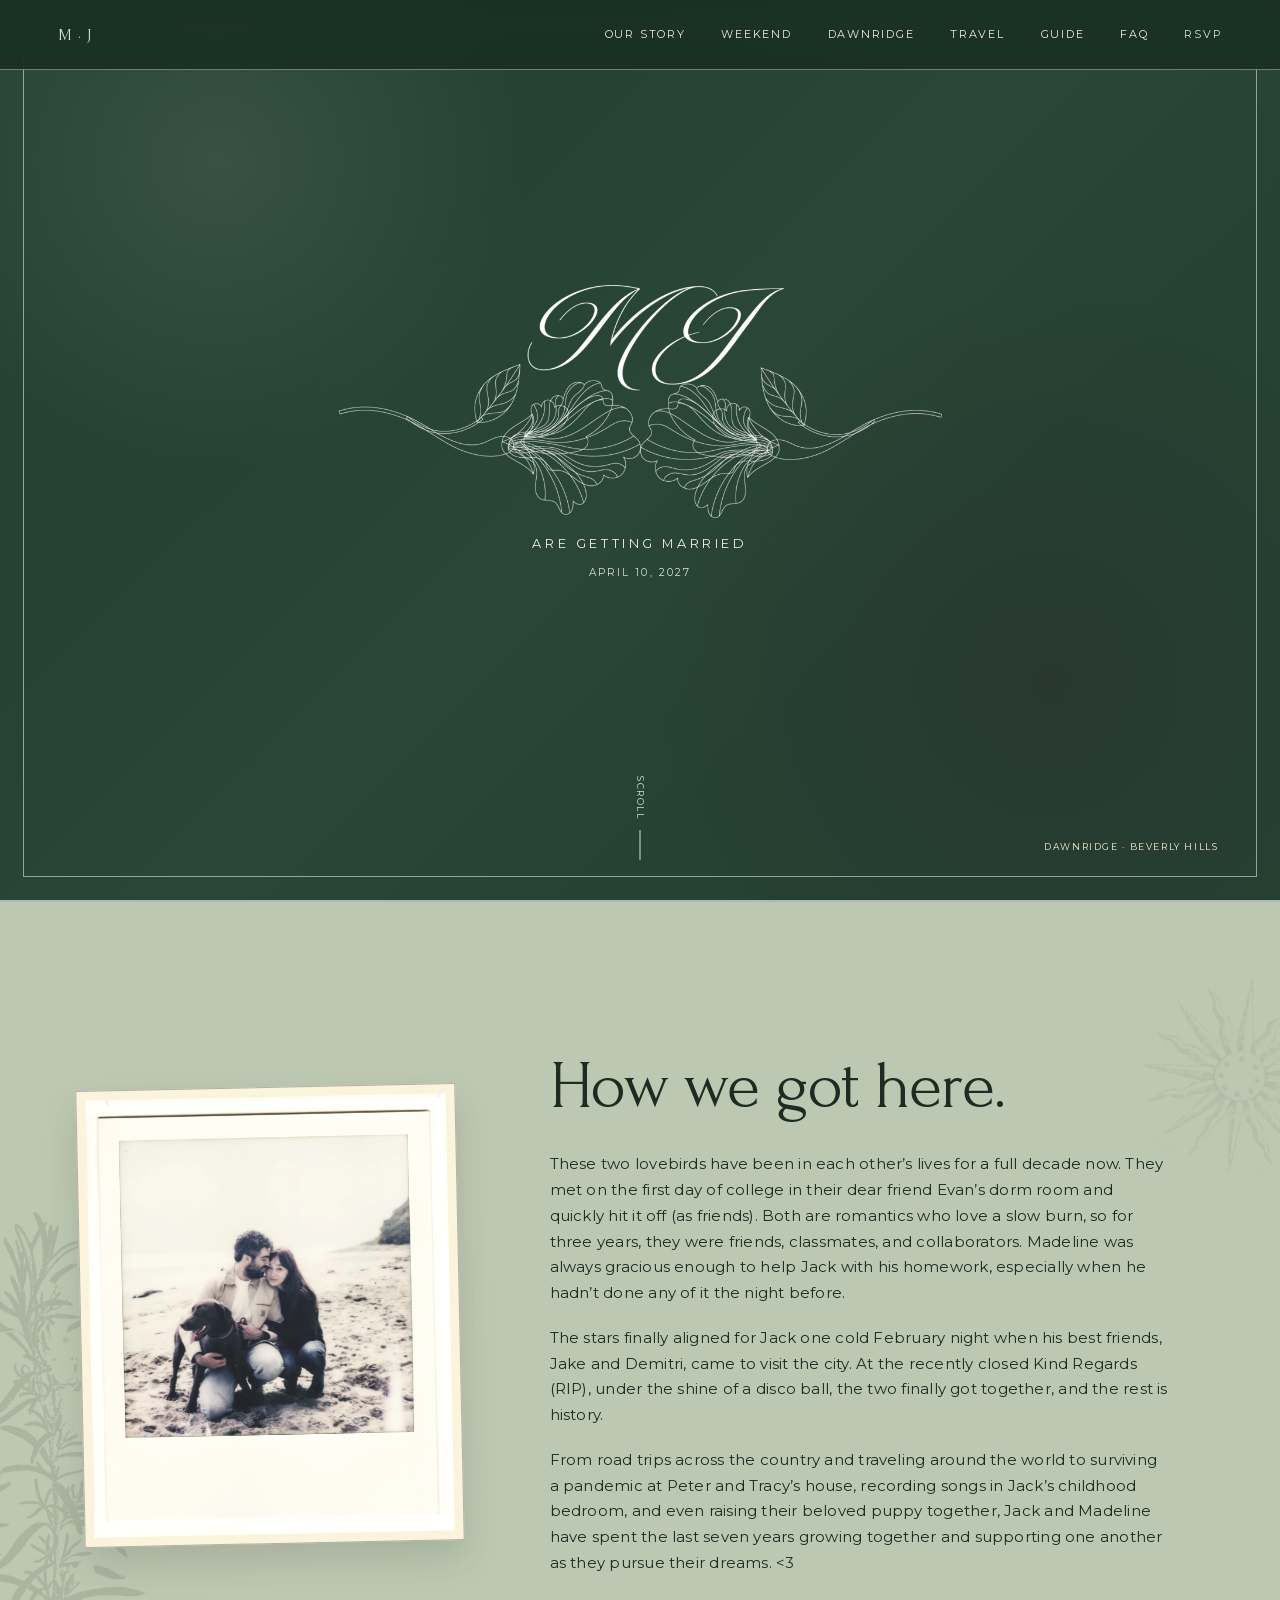
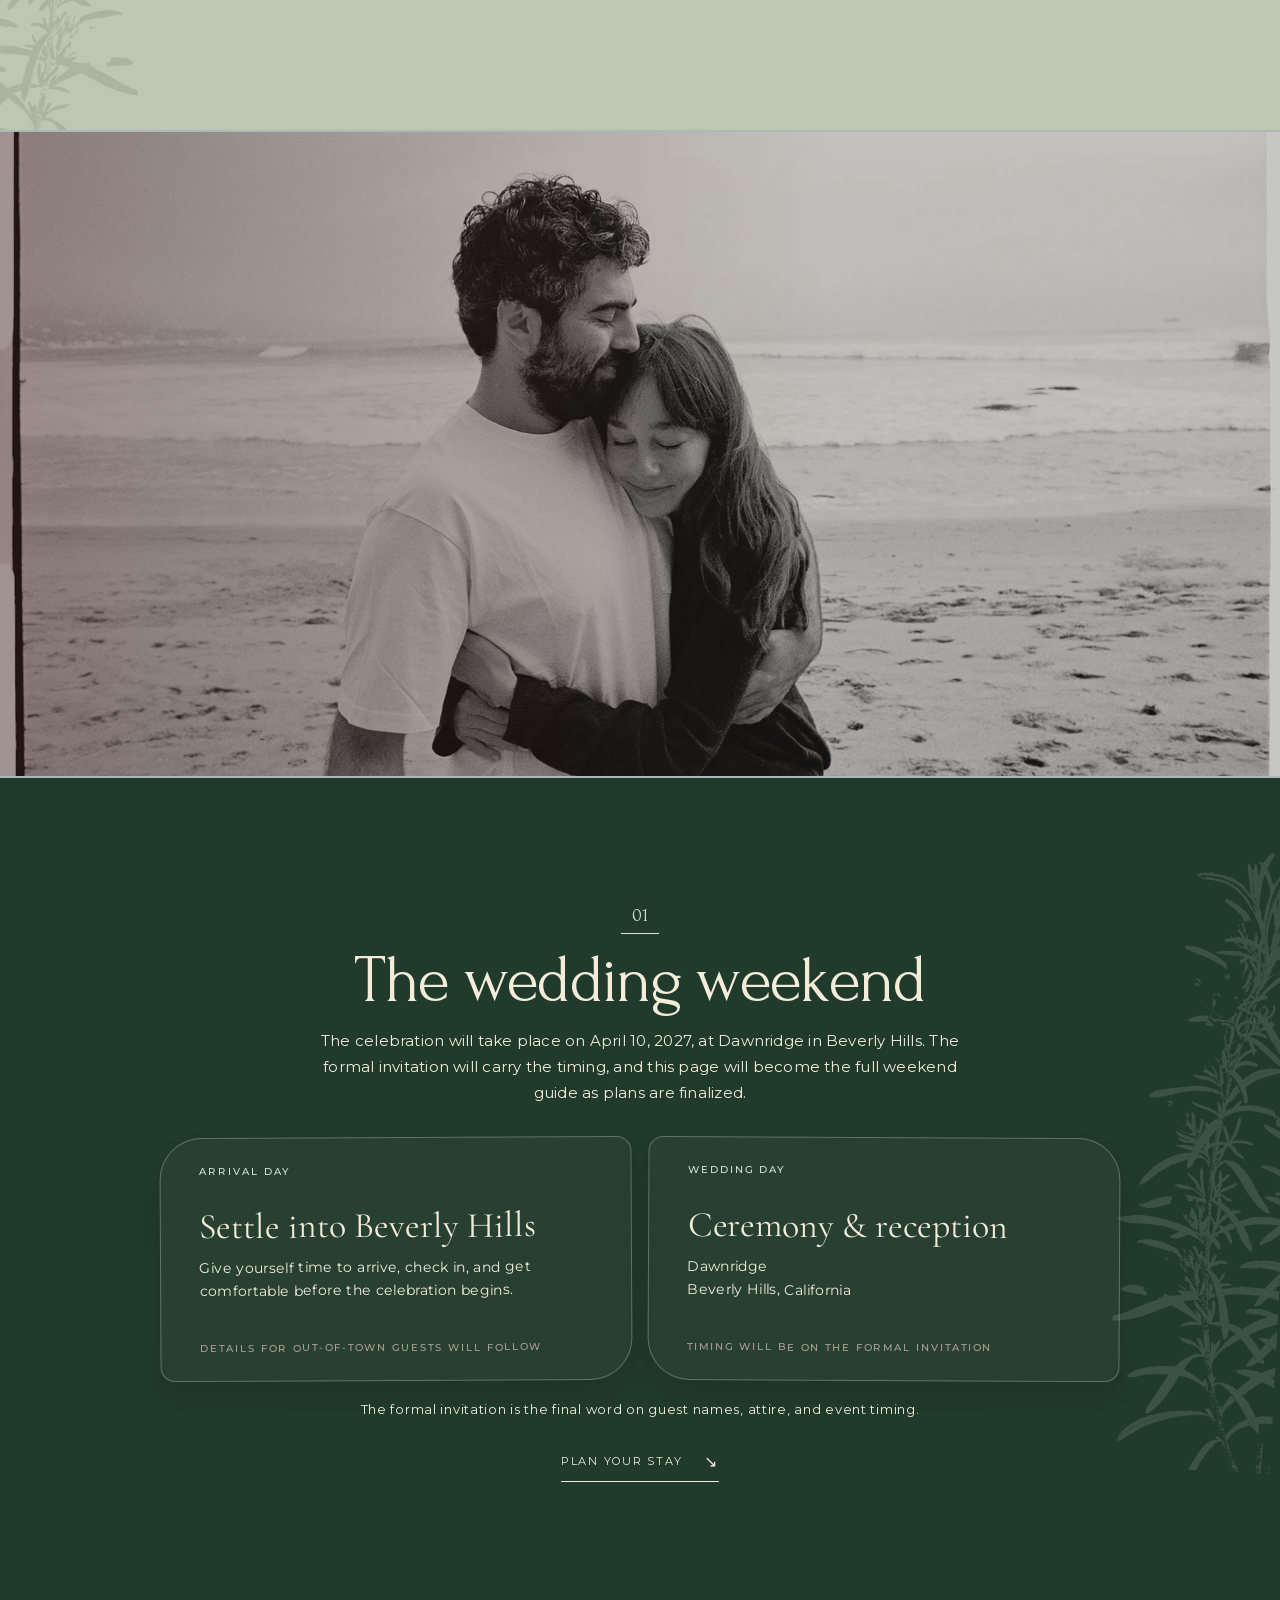
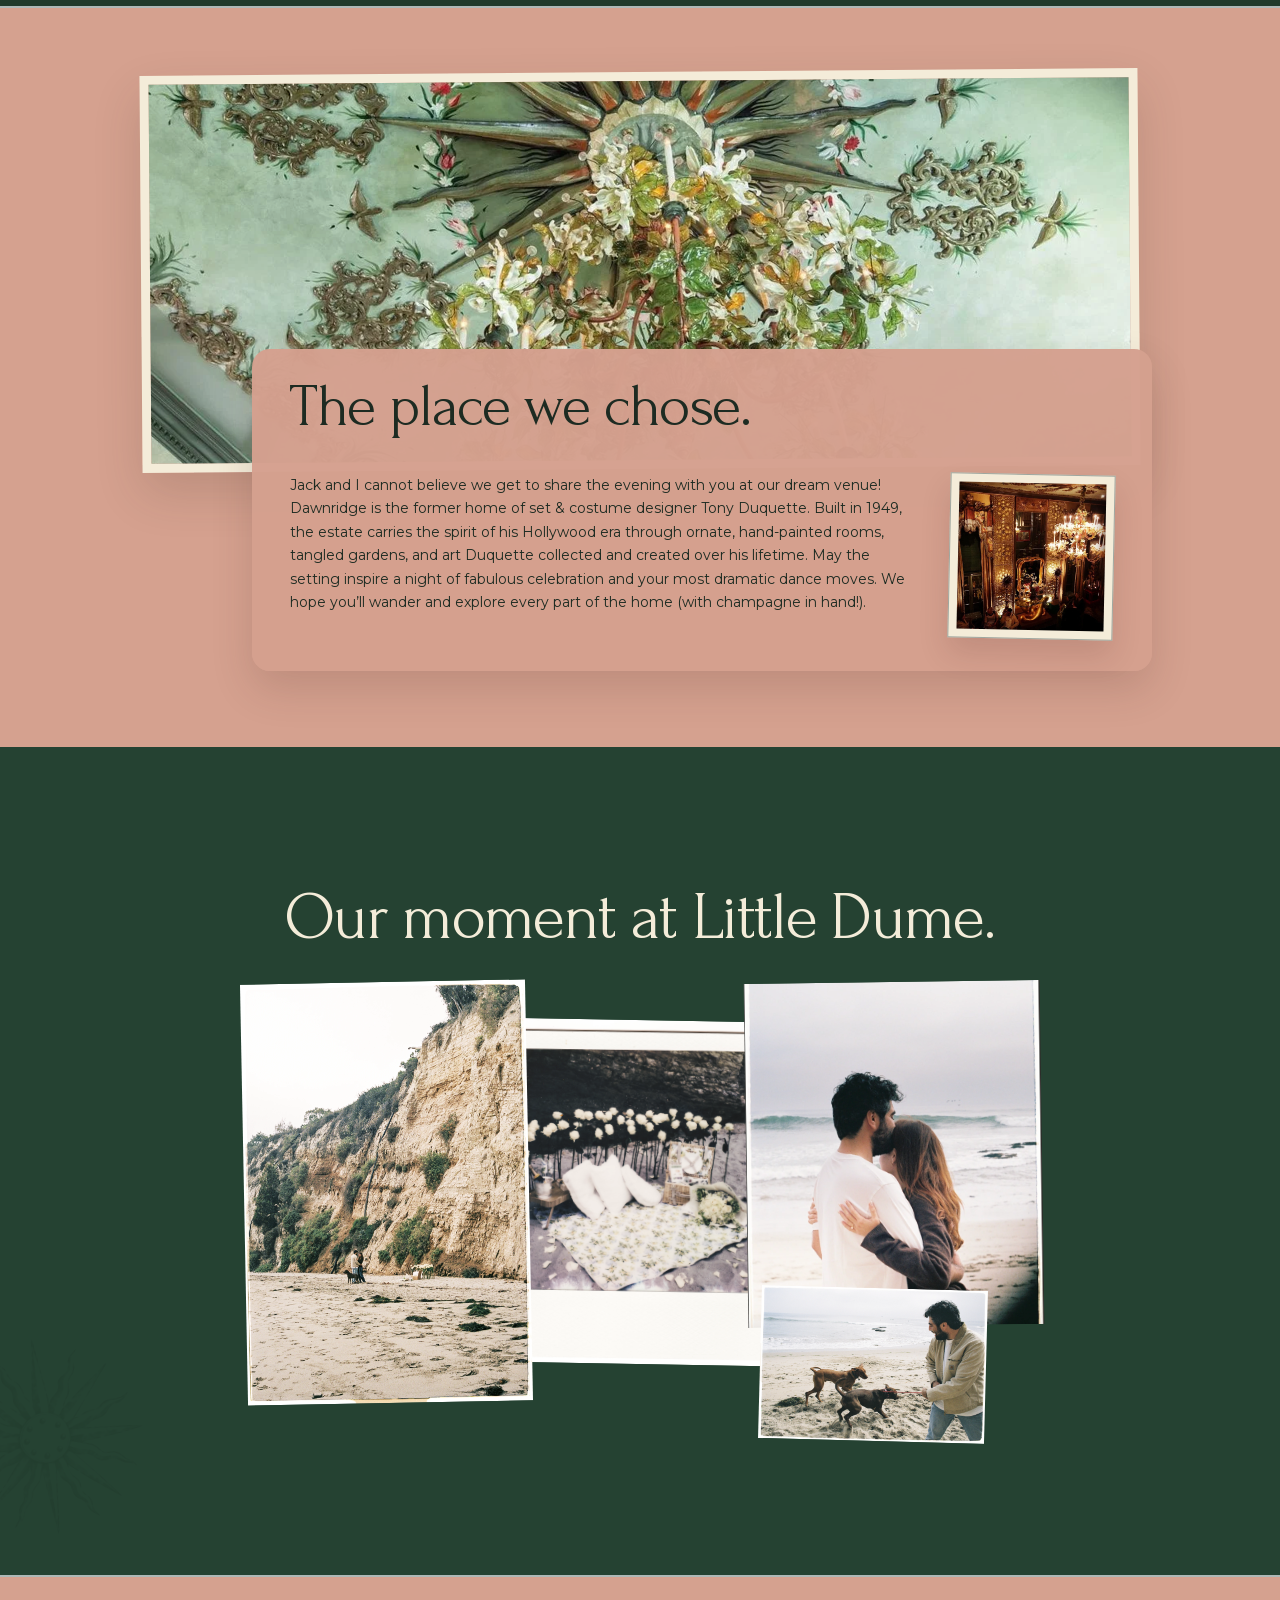
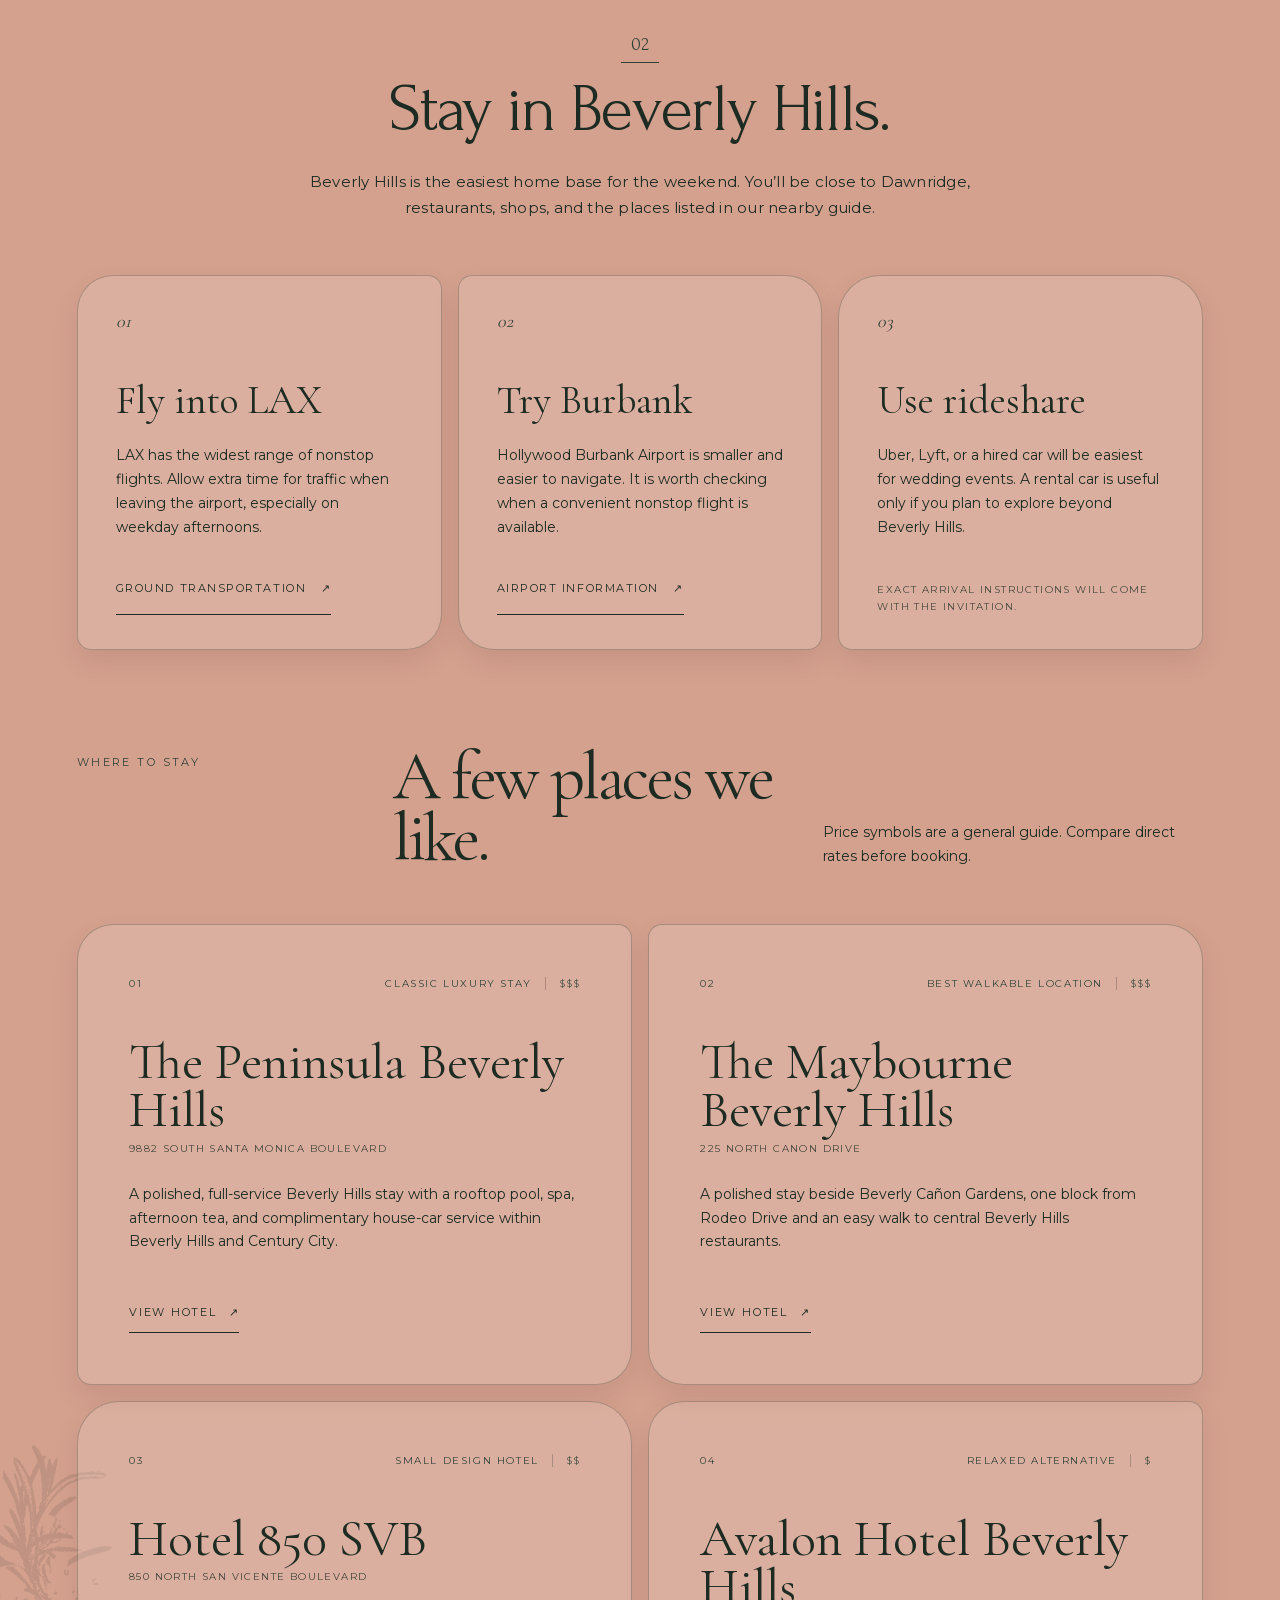
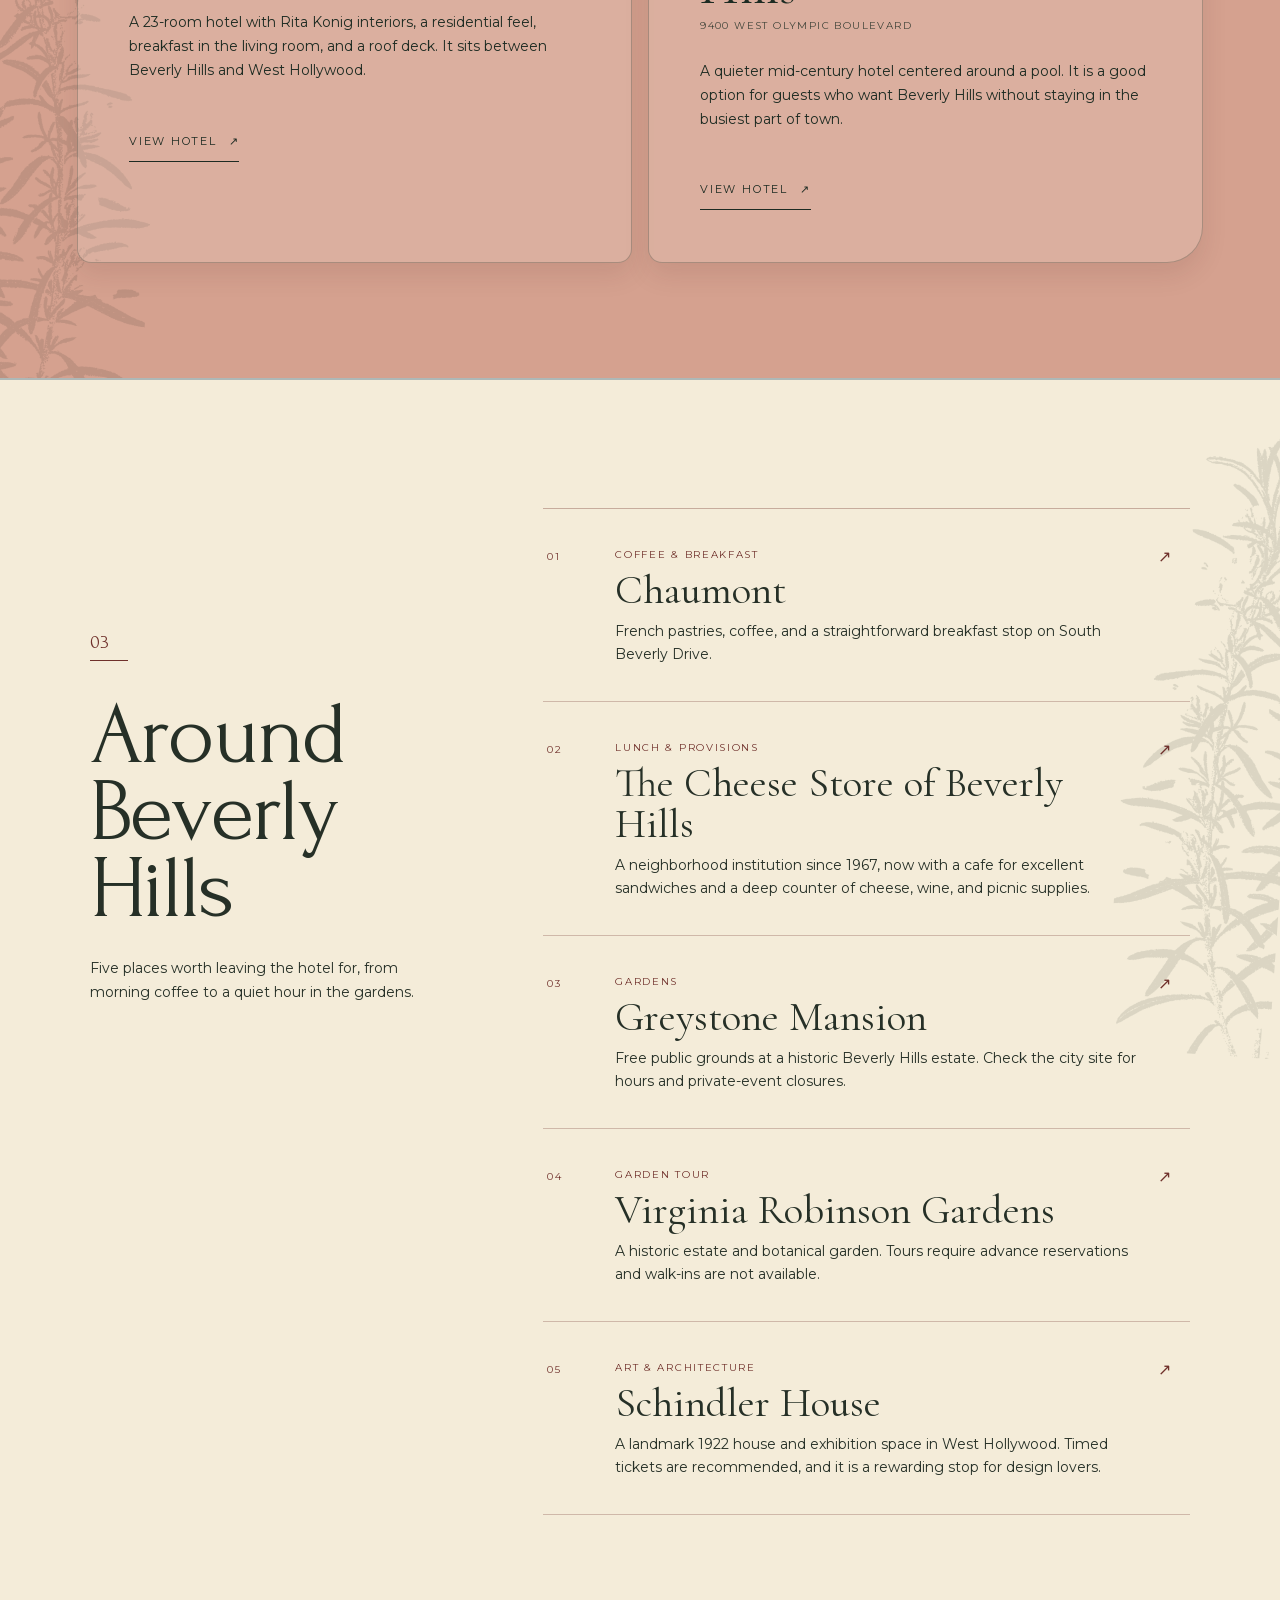
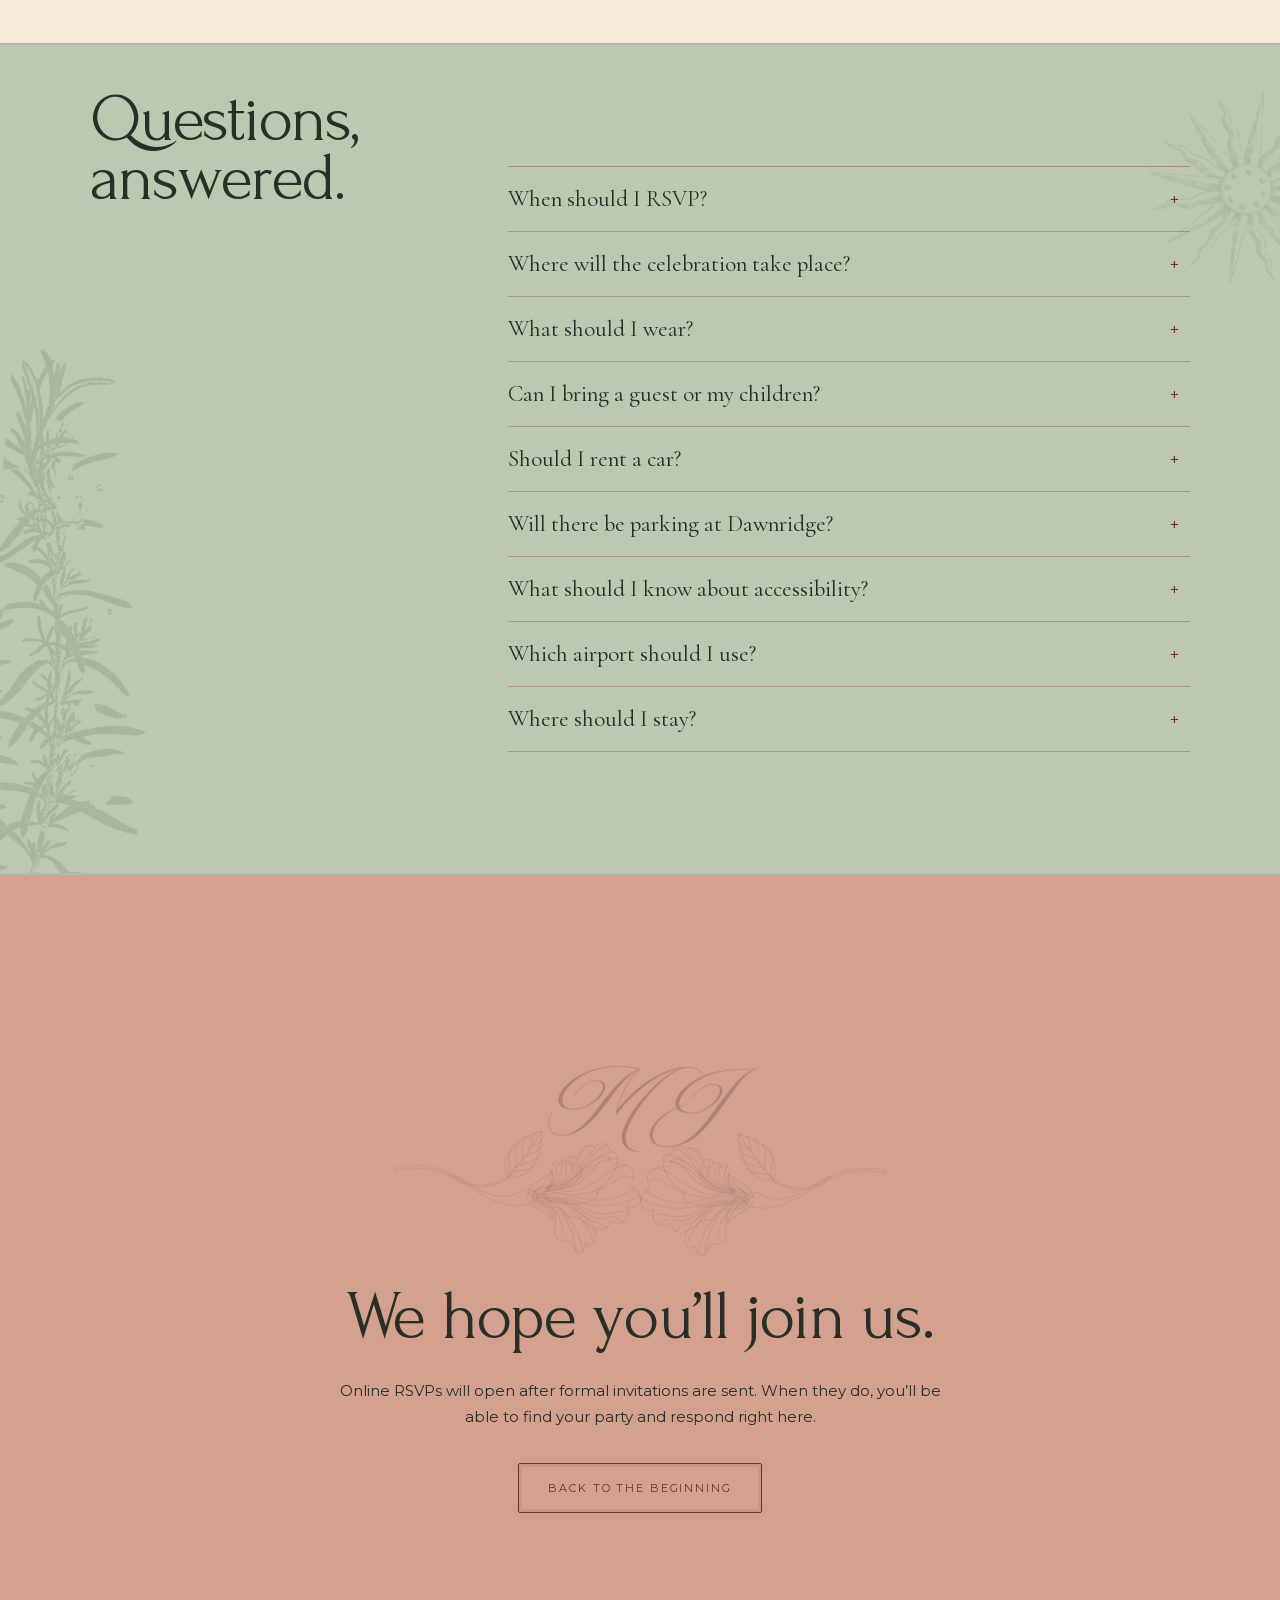
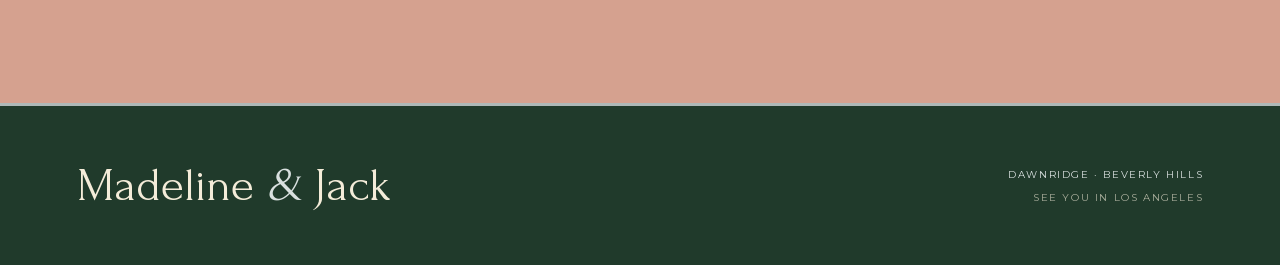
==== commit c428ac12: "Publish updated Beverly Hills guide" ====
--- a/index.html
+++ b/index.html
@@ -1 +1 @@
-<!DOCTYPE html><html lang="en"><head><meta charSet="utf-8"/><meta name="viewport" content="width=device-width, initial-scale=1"/><link rel="preload" href="/_next/static/media/01e4147cff8141ee-s.p.10ked.7w885.g.woff2" as="font" crossorigin="" type="font/woff2"/><link rel="preload" href="/_next/static/media/e8f2fbee2754df70-s.p.0fzkl03jw-sdz.woff2" as="font" crossorigin="" type="font/woff2"/><link rel="preload" href="/_next/static/media/ec6b5b74cff4b0c1-s.p.0srh6s0jndk4v.woff2" as="font" crossorigin="" type="font/woff2"/><link rel="preload" as="image" href="/images/monogram-centered.png"/><link rel="preload" as="image" href="/images/story-polaroid.webp"/><link rel="preload" as="image" href="/images/couple-embrace.webp"/><link rel="preload" as="image" href="/images/dawnridge-ceiling.webp"/><link rel="preload" as="image" href="/images/dawnridge-interior.webp"/><link rel="preload" as="image" href="/images/little-dume-cliffs.webp"/><link rel="preload" as="image" href="/images/little-dume-picnic.webp"/><link rel="preload" as="image" href="/images/little-dume-dogs.webp"/><link rel="preload" as="image" href="/images/little-dume-embrace.webp"/><link rel="stylesheet" href="/_next/static/chunks/0s1sag6y37j0h.css" data-precedence="next"/><link rel="preload" as="script" fetchPriority="low" href="/_next/static/chunks/11qk_vpw_zwkf.js"/><script src="/_next/static/chunks/0d-5~.f~0wtco.js" async=""></script><script src="/_next/static/chunks/10u3y4bw1ayzs.js" async=""></script><script src="/_next/static/chunks/turbopack-0e47rfx~.~3-8.js" async=""></script><script src="/_next/static/chunks/0fsi8lw5utejl.js" async=""></script><script src="/_next/static/chunks/0k6kr~ze-.qya.js" async=""></script><script src="/_next/static/chunks/0d3tkj33oycf2.js" async=""></script><script src="/_next/static/chunks/0y1.q8hj2ckt2.js" async=""></script><meta name="next-size-adjust" content=""/><title>Madeline &amp; Jack</title><meta name="description" content="Madeline Borehan and Jack Kleinick are getting married at Dawnridge in Beverly Hills on April 10, 2027. Find weekend plans, travel notes, and their guide to the area."/><meta name="robots" content="noindex, nofollow, nocache"/><meta property="og:title" content="Madeline Borehan &amp; Jack Kleinick | April 10, 2027"/><meta property="og:description" content="Madeline Borehan and Jack Kleinick are getting married at Dawnridge in Beverly Hills on April 10, 2027. Find weekend plans, travel notes, and their guide to the area."/><meta property="og:image" content="https://thekleinicks.com/og-homepage.png"/><meta property="og:image:width" content="1200"/><meta property="og:image:height" content="630"/><meta property="og:image:alt" content="MJ monogram and floral linework over the Dawnridge entrance"/><meta property="og:type" content="website"/><meta name="twitter:card" content="summary_large_image"/><meta name="twitter:title" content="Madeline Borehan &amp; Jack Kleinick | April 10, 2027"/><meta name="twitter:description" content="Madeline Borehan and Jack Kleinick are getting married at Dawnridge in Beverly Hills on April 10, 2027. Find weekend plans, travel notes, and their guide to the area."/><meta name="twitter:image" content="https://thekleinicks.com/og-homepage.png"/><link rel="icon" href="/favicon.svg?v=2" type="image/svg+xml"/><link rel="icon" href="/favicon-32.png?v=2" sizes="32x32" type="image/png"/><link rel="apple-touch-icon" href="/apple-touch-icon.png?v=2" sizes="180x180" type="image/png"/><script src="/_next/static/chunks/03~yq9q893hmn.js" noModule=""></script></head><body class="cormorant_garamond_1abb6ad-module__nUEXnW__variable montserrat_c08e6965-module___QwMha__variable forum_282d4571-module__bJGCkG__variable"><div hidden=""><!--$--><!--/$--></div><main class="venue-world"><button type="button" class="opening-moment" aria-label="Enter Madeline and Jack&#x27;s wedding website"><span class="opening-letters" aria-hidden="true"><span>M</span><span>J</span></span><span class="opening-center"><span>April 10, 2027</span><b>Madeline &amp; Jack</b><i>Beverly Hills</i></span><span class="opening-hint">Enter</span></button><header class="site-header"><a class="wordmark" href="#home" aria-label="Madeline Borehan and Jack Kleinick, home">M <span>·</span> J</a><nav class="desktop-nav" aria-label="Primary navigation"><a href="#story">Our story</a><a href="#details">Weekend</a><a href="#venue">Dawnridge</a><a href="#travel">Travel</a><a href="#guide">Guide</a><a href="#faq">FAQ</a><a class="nav-rsvp" href="#rsvp">RSVP</a></nav><button type="button" class="mobile-menu-toggle" aria-expanded="false" aria-controls="mobile-navigation"><span>Menu</span><i aria-hidden="true"><b></b><b></b></i></button><nav class="mobile-nav" id="mobile-navigation" aria-label="Mobile primary navigation" aria-hidden="true"><a href="#story" tabindex="-1">Our story</a><a href="#details" tabindex="-1">Weekend</a><a href="#venue" tabindex="-1">Dawnridge</a><a href="#travel" tabindex="-1">Travel</a><a href="#guide" tabindex="-1">Guide</a><a href="#faq" tabindex="-1">FAQ</a><a href="#rsvp" tabindex="-1">RSVP</a></nav></header><section class="hero" id="home" aria-labelledby="hero-title"><div class="hero-card"><img alt="Madeline Borehan and Jack Kleinick monogram" width="1300" height="398" decoding="async" data-nimg="1" class="hero-monogram" style="color:transparent" src="/images/monogram-centered.png"/><h1 id="hero-title" class="sr-only">Madeline Borehan and Jack Kleinick are getting married</h1><p>Are getting married</p><p class="hero-date">April 10, 2027</p></div><p class="hero-note hero-note-right">Dawnridge · Beverly Hills</p><a class="scroll-cue" href="#story" aria-label="Continue to our story">Scroll</a></section><section class="story-section" id="story" aria-labelledby="story-title"><div class="story-layout"><div class="story-intro"><h2 id="story-title">How we got here.</h2></div><div class="story-heading"><figure><img alt="Madeline and Jack with their dog during their engagement portrait session" loading="eager" width="1200" height="1458" decoding="async" data-nimg="1" style="color:transparent" src="/images/story-polaroid.webp"/></figure></div><div class="story-copy-layout"><div class="story-copy"><p>These two lovebirds have been in each other’s lives for a full decade now. They met on the first day of college in their dear friend Evan’s dorm room and quickly hit it off (as friends). Both are romantics who love a slow burn, so for three years, they were friends, classmates, and collaborators. Madeline was always gracious enough to help Jack with his homework, especially when he hadn’t done any of it the night before.</p><p>The stars finally aligned for Jack one cold February night when his best friends, Jake and Demitri, came to visit the city. At the recently closed Kind Regards (RIP), under the shine of a disco ball, the two finally got together, and the rest is history.</p><p>From road trips across the country and traveling around the world to surviving a pandemic at Peter and Tracy’s house, recording songs in Jack’s childhood bedroom, and even raising their beloved puppy together, Jack and Madeline have spent the last seven years growing together and supporting one another as they pursue their dreams. &lt;3</p></div></div></div></section><section class="photo-break" aria-label="Madeline and Jack&#x27;s engagement portraits"><img alt="Madeline and Jack during their engagement portrait session" loading="eager" width="1800" height="1219" decoding="async" data-nimg="1" style="color:transparent" src="/images/couple-embrace.webp"/></section><section class="details-section" id="details" aria-labelledby="details-title"><div class="section-number">01</div><h2 id="details-title">The wedding weekend</h2><p class="section-intro">The celebration will take place on April 10, 2027, at Dawnridge in Beverly Hills. The formal invitation will carry the timing, and this page will become the full weekend guide as plans are finalized.</p><div class="weekend-grid"><article><span>Arrival day</span><h3>Settle into Beverly Hills</h3><p>Give yourself time to arrive, check in, and get comfortable before the celebration begins.</p><strong>Details for out-of-town guests will follow</strong></article><article><span>Wedding day</span><h3>Ceremony &amp; reception</h3><p>Dawnridge<br/>Beverly Hills, California</p><strong>Timing will be on the formal invitation</strong></article></div><p class="weekend-note">The formal invitation is the final word on guest names, attire, and event timing.</p><a class="text-link" href="#travel">Plan your stay <span>↘︎</span></a></section><section class="venue-section" id="venue" aria-labelledby="venue-title"><div class="venue-image tall-image"><img alt="Painted ceiling and chandelier at Dawnridge" loading="eager" decoding="async" data-nimg="fill" style="position:absolute;height:100%;width:100%;left:0;top:0;right:0;bottom:0;color:transparent" src="/images/dawnridge-ceiling.webp"/></div><div class="venue-copy"><h2 id="venue-title">The place we chose.</h2><p>Jack and I cannot believe we get to share the evening with you at our dream venue! Dawnridge is the former home of set &amp; costume designer Tony Duquette. Built in 1949, the estate carries the spirit of his Hollywood era through ornate, hand-painted rooms, tangled gardens, and art Duquette collected and created over his lifetime. May the setting inspire a night of fabulous celebration and your most dramatic dance moves. We hope you’ll wander and explore every part of the home (with champagne in hand!).</p><div class="mini-image"><img alt="Richly decorated room at Dawnridge" loading="eager" decoding="async" data-nimg="fill" style="position:absolute;height:100%;width:100%;left:0;top:0;right:0;bottom:0;color:transparent" src="/images/dawnridge-interior.webp"/></div></div></section><section class="gallery-section" id="engagement" aria-labelledby="gallery-title"><h2 id="gallery-title">Our moment at Little Dume.</h2><div class="gallery-grid"><figure class="gallery-one"><img alt="Madeline and Jack beneath the cliffs at Little Dume after their engagement" loading="eager" decoding="async" data-nimg="fill" style="position:absolute;height:100%;width:100%;left:0;top:0;right:0;bottom:0;object-fit:contain;color:transparent" src="/images/little-dume-cliffs.webp"/></figure><figure class="gallery-two"><img alt="The engagement picnic at Little Dume" loading="eager" decoding="async" data-nimg="fill" style="position:absolute;height:100%;width:100%;left:0;top:0;right:0;bottom:0;object-fit:contain;color:transparent" src="/images/little-dume-picnic.webp"/></figure><figure class="gallery-three"><img alt="Jack playing with the dogs on the beach at Little Dume" loading="eager" decoding="async" data-nimg="fill" style="position:absolute;height:100%;width:100%;left:0;top:0;right:0;bottom:0;object-fit:contain;color:transparent" src="/images/little-dume-dogs.webp"/></figure><figure class="gallery-four"><img alt="Jack kissing Madeline on the forehead at Little Dume" loading="eager" decoding="async" data-nimg="fill" style="position:absolute;height:100%;width:100%;left:0;top:0;right:0;bottom:0;object-fit:contain;color:transparent" src="/images/little-dume-embrace.webp"/></figure></div></section><section class="travel-section" id="travel" aria-labelledby="travel-title"><div class="section-number">02</div><h2 id="travel-title">Stay in Beverly Hills.</h2><p class="section-intro">Beverly Hills is the easiest home base for the weekend. You’ll be close to Dawnridge, restaurants, shops, and the places listed in our nearby guide.</p><div class="arrival-grid"><article><p class="card-number">01</p><h3>Fly into LAX</h3><p>LAX has the widest range of nonstop flights. Allow extra time for traffic when leaving the airport, especially on weekday afternoons.</p><a href="https://www.flylax.com/lax-traffic-and-ground-transportation" target="_blank" rel="noreferrer">Ground transportation <span>↗︎</span></a></article><article><p class="card-number">02</p><h3>Try Burbank</h3><p>Hollywood Burbank Airport is smaller and easier to navigate. It is worth checking when a convenient nonstop flight is available.</p><a href="https://www.hollywoodburbankairport.com/ground-transportation/shuttles-taxis/" target="_blank" rel="noreferrer">Airport information <span>↗︎</span></a></article><article><p class="card-number">03</p><h3>Use rideshare</h3><p>Uber, Lyft, or a hired car will be easiest for wedding events. A rental car is useful only if you plan to explore beyond Beverly Hills.</p><span class="travel-fine-print">Exact arrival instructions will come with the invitation.</span></article></div><div class="hotel-heading"><p class="eyebrow">Where to stay</p><h3>A few places we like.</h3><p>Price symbols are a general guide. Compare direct rates before booking.</p></div><div class="hotel-grid"><article><div class="hotel-topline"><span>01</span><span class="hotel-meta"><span>Classic luxury stay</span><span class="hotel-price" aria-label="Relative price tier 3 of 3">$$$</span></span></div><h4>The Peninsula Beverly Hills</h4><p class="hotel-address">9882 South Santa Monica Boulevard</p><p>A polished, full-service Beverly Hills stay with a rooftop pool, spa, afternoon tea, and complimentary house-car service within Beverly Hills and Century City.</p><a href="https://www.peninsula.com/en/beverly-hills/5-star-luxury-hotel-beverly-hills" target="_blank" rel="noreferrer">View hotel <span>↗︎</span></a></article><article><div class="hotel-topline"><span>02</span><span class="hotel-meta"><span>Best walkable location</span><span class="hotel-price" aria-label="Relative price tier 3 of 3">$$$</span></span></div><h4>The Maybourne Beverly Hills</h4><p class="hotel-address">225 North Canon Drive</p><p>A polished stay beside Beverly Cañon Gardens, one block from Rodeo Drive and an easy walk to central Beverly Hills restaurants.</p><a href="https://www.maybourne.com/en/hotels/the-maybourne-beverly-hills" target="_blank" rel="noreferrer">View hotel <span>↗︎</span></a></article><article><div class="hotel-topline"><span>03</span><span class="hotel-meta"><span>Small design hotel</span><span class="hotel-price" aria-label="Relative price tier 2 of 3">$$</span></span></div><h4>Hotel 850 SVB</h4><p class="hotel-address">850 North San Vicente Boulevard</p><p>A 23-room hotel with Rita Konig interiors, a residential feel, breakfast in the living room, and a roof deck. It sits between Beverly Hills and West Hollywood.</p><a href="https://www.hotel850svb.com/" target="_blank" rel="noreferrer">View hotel <span>↗︎</span></a></article><article><div class="hotel-topline"><span>04</span><span class="hotel-meta"><span>Relaxed alternative</span><span class="hotel-price" aria-label="Relative price tier 1 of 3">$</span></span></div><h4>Avalon Hotel Beverly Hills</h4><p class="hotel-address">9400 West Olympic Boulevard</p><p>A quieter mid-century hotel centered around a pool. It is a good option for guests who want Beverly Hills without staying in the busiest part of town.</p><a href="https://www.avalon-hotel.com/beverly-hills/" target="_blank" rel="noreferrer">View hotel <span>↗︎</span></a></article></div></section><section class="guide-section" id="guide" aria-labelledby="guide-title"><div class="guide-heading"><div class="section-number">03</div><h2 id="guide-title">Around Beverly Hills</h2><p>Six places worth leaving the hotel for, from morning coffee to a quiet hour in the gardens.</p></div><div class="guide-list"><a href="https://www.chaumontbakery.com/" target="_blank" rel="noreferrer"><span>01</span><div><small>Coffee &amp; breakfast</small><h3>Chaumont</h3><p>French pastries, coffee, and a straightforward breakfast stop on South Beverly Drive.</p></div><b aria-hidden="true">↗︎</b></a><a href="https://cheesestore.com/" target="_blank" rel="noreferrer"><span>02</span><div><small>Lunch &amp; provisions</small><h3>The Cheese Store of Beverly Hills</h3><p>A neighborhood institution since 1967, now with a cafe for excellent sandwiches and a deep counter of cheese, wine, and picnic supplies.</p></div><b aria-hidden="true">↗︎</b></a><a href="https://www.ladolcevitabeverlyhills.com/" target="_blank" rel="noreferrer"><span>03</span><div><small>Dinner</small><h3>La Dolce Vita</h3><p>A small, old-school Italian dining room in Beverly Hills with red booths, low light, and a menu built for a long dinner. Reserve ahead.</p></div><b aria-hidden="true">↗︎</b></a><a href="https://beverlyhills.org/441/Visit-Greystone" target="_blank" rel="noreferrer"><span>04</span><div><small>Gardens</small><h3>Greystone Mansion</h3><p>Free public grounds at a historic Beverly Hills estate. Check the city site for hours and private-event closures.</p></div><b aria-hidden="true">↗︎</b></a><a href="https://parks.lacounty.gov/virginia-robinson-gardens/" target="_blank" rel="noreferrer"><span>05</span><div><small>Garden tour</small><h3>Virginia Robinson Gardens</h3><p>A historic estate and botanical garden. Tours require advance reservations and walk-ins are not available.</p></div><b aria-hidden="true">↗︎</b></a><a href="https://www.makcenter.org/planyourvisit" target="_blank" rel="noreferrer"><span>06</span><div><small>Art &amp; architecture</small><h3>Schindler House</h3><p>A landmark 1922 house and exhibition space in West Hollywood. Timed tickets are recommended, and it is a rewarding stop for design lovers.</p></div><b aria-hidden="true">↗︎</b></a></div></section><section class="faq-section" id="faq" aria-labelledby="faq-title"><div><h2 id="faq-title">Questions,<br/>answered.</h2></div><div class="faq-list"><details><summary>When should I RSVP?</summary><p>RSVPs are not open yet. Your formal invitation will include the deadline and instructions for responding here.</p></details><details><summary>Where will the celebration take place?</summary><p>The celebration will take place at Dawnridge in Beverly Hills, California. The full address and arrival notes will be shared directly with invited guests.</p></details><details><summary>What should I wear?</summary><p>Dress code will be provided with the formal invitation. Check back here for an inspiration board.</p></details><details><summary>Can I bring a guest or my children?</summary><p>Please refer to the names listed on your formal invitation. If you have a question about your party, reach out to Madeline or Jack directly.</p></details><details><summary>Should I rent a car?</summary><p>A car is useful if you plan to explore Los Angeles, but it is not necessary for the wedding itself. Rideshare is the simplest option for getting to and from Dawnridge. Please do not plan to drive after the reception.</p></details><details><summary>Will there be parking at Dawnridge?</summary><p>Rideshare is encouraged, as parking is limited. Details will be posted closer to the date.</p></details><details><summary>What should I know about accessibility?</summary><p>The venue features multiple levels and stairs, and the evening will take place both indoors and outdoors. We recommend wearing low heels or comfortable shoes to navigate the space. If you have any accessibility concerns or questions about the venue layout, please let us know in advance so we can help make your evening as comfortable as possible.</p></details><details><summary>Which airport should I use?</summary><p>LAX has the widest range of flights. Hollywood Burbank Airport is smaller and can be an easier option when a nonstop flight is available. Travel time from either airport depends heavily on Los Angeles traffic.</p></details><details><summary>Where should I stay?</summary><p>We recommend staying in or just outside Beverly Hills. The Peninsula is the classic luxury option, The Maybourne is the most walkable, Hotel 850 SVB is the small design-led pick, and Avalon is the most relaxed. More details are in the travel section above.</p></details></div></section><section class="rsvp-section" id="rsvp" aria-labelledby="rsvp-title"><img alt="" loading="lazy" width="1300" height="398" decoding="async" data-nimg="1" class="rsvp-monogram" style="color:transparent" src="/images/monogram-centered.png"/><h2 id="rsvp-title">We hope you’ll join us.</h2><p>Online RSVPs will open after formal invitations are sent. When they do, you’ll be able to find your party and respond right here.</p><a class="button" href="#home">Back to the beginning</a></section><footer><p>Madeline <i>&amp;</i> Jack</p><div><span>Dawnridge · Beverly Hills</span><small>See you in Los Angeles</small></div></footer></main><!--$--><!--/$--><script src="/_next/static/chunks/11qk_vpw_zwkf.js" id="_R_" async=""></script><script>(self.__next_f=self.__next_f||[]).push([0])</script><script>self.__next_f.push([1,"1:\"$Sreact.fragment\"\n2:I[39756,[\"/_next/static/chunks/0fsi8lw5utejl.js\",\"/_next/static/chunks/0k6kr~ze-.qya.js\",\"/_next/static/chunks/0d3tkj33oycf2.js\"],\"default\"]\n3:I[37457,[\"/_next/static/chunks/0fsi8lw5utejl.js\",\"/_next/static/chunks/0k6kr~ze-.qya.js\",\"/_next/static/chunks/0d3tkj33oycf2.js\"],\"default\"]\n4:I[57161,[\"/_next/static/chunks/0fsi8lw5utejl.js\",\"/_next/static/chunks/0k6kr~ze-.qya.js\",\"/_next/static/chunks/0d3tkj33oycf2.js\",\"/_next/static/chunks/0y1.q8hj2ckt2.js\"],\"default\"]\n5:I[60426,[\"/_next/static/chunks/0fsi8lw5utejl.js\",\"/_next/static/chunks/0k6kr~ze-.qya.js\",\"/_next/static/chunks/0d3tkj33oycf2.js\",\"/_next/static/chunks/0y1.q8hj2ckt2.js\"],\"default\"]\n6:I[5500,[\"/_next/static/chunks/0fsi8lw5utejl.js\",\"/_next/static/chunks/0k6kr~ze-.qya.js\",\"/_next/static/chunks/0d3tkj33oycf2.js\",\"/_next/static/chunks/0y1.q8hj2ckt2.js\"],\"Image\"]\n15:I[68027,[\"/_next/static/chunks/0fsi8lw5utejl.js\",\"/_next/static/chunks/0k6kr~ze-.qya.js\",\"/_next/static/chunks/0d3tkj33oycf2.js\"],\"default\",1]\n:HL[\"/_next/static/chunks/0s1sag6y37j0h.css\",\"style\"]\n:HL[\"/_next/static/media/01e4147cff8141ee-s.p.10ked.7w885.g.woff2\",\"font\",{\"crossOrigin\":\"\",\"type\":\"font/woff2\"}]\n:HL[\"/_next/static/media/e8f2fbee2754df70-s.p.0fzkl03jw-sdz.woff2\",\"font\",{\"crossOrigin\":\"\",\"type\":\"font/woff2\"}]\n:HL[\"/_next/static/media/ec6b5b74cff4b0c1-s.p.0srh6s0jndk4v.woff2\",\"font\",{\"crossOrigin\":\"\",\"type\":\"font/woff2\"}]\n"])</script><script>self.__next_f.push([1,"0:{\"P\":null,\"c\":[\"\",\"\"],\"q\":\"\",\"i\":false,\"f\":[[[\"\",{\"children\":[\"__PAGE__\",{}]},\"$undefined\",\"$undefined\",16],[[\"$\",\"$1\",\"c\",{\"children\":[[[\"$\",\"link\",\"0\",{\"rel\":\"stylesheet\",\"href\":\"/_next/static/chunks/0s1sag6y37j0h.css\",\"precedence\":\"next\",\"crossOrigin\":\"$undefined\",\"nonce\":\"$undefined\"}],[\"$\",\"script\",\"script-0\",{\"src\":\"/_next/static/chunks/0fsi8lw5utejl.js\",\"async\":true,\"nonce\":\"$undefined\"}],[\"$\",\"script\",\"script-1\",{\"src\":\"/_next/static/chunks/0k6kr~ze-.qya.js\",\"async\":true,\"nonce\":\"$undefined\"}],[\"$\",\"script\",\"script-2\",{\"src\":\"/_next/static/chunks/0d3tkj33oycf2.js\",\"async\":true,\"nonce\":\"$undefined\"}]],[\"$\",\"html\",null,{\"lang\":\"en\",\"children\":[\"$\",\"body\",null,{\"className\":\"cormorant_garamond_1abb6ad-module__nUEXnW__variable montserrat_c08e6965-module___QwMha__variable forum_282d4571-module__bJGCkG__variable\",\"children\":[\"$\",\"$L2\",null,{\"parallelRouterKey\":\"children\",\"error\":\"$undefined\",\"errorStyles\":\"$undefined\",\"errorScripts\":\"$undefined\",\"template\":[\"$\",\"$L3\",null,{}],\"templateStyles\":\"$undefined\",\"templateScripts\":\"$undefined\",\"notFound\":[[[\"$\",\"title\",null,{\"children\":\"404: This page could not be found.\"}],[\"$\",\"div\",null,{\"style\":{\"fontFamily\":\"system-ui,\\\"Segoe UI\\\",Roboto,Helvetica,Arial,sans-serif,\\\"Apple Color Emoji\\\",\\\"Segoe UI Emoji\\\"\",\"height\":\"100vh\",\"textAlign\":\"center\",\"display\":\"flex\",\"flexDirection\":\"column\",\"alignItems\":\"center\",\"justifyContent\":\"center\"},\"children\":[\"$\",\"div\",null,{\"children\":[[\"$\",\"style\",null,{\"dangerouslySetInnerHTML\":{\"__html\":\"body{color:#000;background:#fff;margin:0}.next-error-h1{border-right:1px solid rgba(0,0,0,.3)}@media (prefers-color-scheme:dark){body{color:#fff;background:#000}.next-error-h1{border-right:1px solid rgba(255,255,255,.3)}}\"}}],[\"$\",\"h1\",null,{\"className\":\"next-error-h1\",\"style\":{\"display\":\"inline-block\",\"margin\":\"0 20px 0 0\",\"padding\":\"0 23px 0 0\",\"fontSize\":24,\"fontWeight\":500,\"verticalAlign\":\"top\",\"lineHeight\":\"49px\"},\"children\":404}],[\"$\",\"div\",null,{\"style\":{\"display\":\"inline-block\"},\"children\":[\"$\",\"h2\",null,{\"style\":{\"fontSize\":14,\"fontWeight\":400,\"lineHeight\":\"49px\",\"margin\":0},\"children\":\"This page could not be found.\"}]}]]}]}]],[]],\"forbidden\":\"$undefined\",\"unauthorized\":\"$undefined\"}]}]}]]}],{\"children\":[[\"$\",\"$1\",\"c\",{\"children\":[[\"$\",\"main\",null,{\"className\":\"venue-world\",\"children\":[[\"$\",\"$L4\",null,{}],[\"$\",\"$L5\",null,{}],[\"$\",\"section\",null,{\"className\":\"hero\",\"id\":\"home\",\"aria-labelledby\":\"hero-title\",\"children\":[[\"$\",\"div\",null,{\"className\":\"hero-card\",\"children\":[[\"$\",\"$L6\",null,{\"className\":\"hero-monogram\",\"src\":\"/images/monogram-centered.png\",\"alt\":\"Madeline Borehan and Jack Kleinick monogram\",\"width\":1300,\"height\":398,\"priority\":true}],[\"$\",\"h1\",null,{\"id\":\"hero-title\",\"className\":\"sr-only\",\"children\":\"Madeline Borehan and Jack Kleinick are getting married\"}],[\"$\",\"p\",null,{\"children\":\"Are getting married\"}],[\"$\",\"p\",null,{\"className\":\"hero-date\",\"children\":\"April 10, 2027\"}]]}],[\"$\",\"p\",null,{\"className\":\"hero-note hero-note-right\",\"children\":\"Dawnridge · Beverly Hills\"}],[\"$\",\"a\",null,{\"className\":\"scroll-cue\",\"href\":\"#story\",\"aria-label\":\"Continue to our story\",\"children\":\"Scroll\"}]]}],[\"$\",\"section\",null,{\"className\":\"story-section\",\"id\":\"story\",\"aria-labelledby\":\"story-title\",\"children\":[\"$\",\"div\",null,{\"className\":\"story-layout\",\"children\":[[\"$\",\"div\",null,{\"className\":\"story-intro\",\"children\":[\"$\",\"h2\",null,{\"id\":\"story-title\",\"children\":\"How we got here.\"}]}],[\"$\",\"div\",null,{\"className\":\"story-heading\",\"children\":[\"$\",\"figure\",null,{\"children\":[\"$\",\"$L6\",null,{\"src\":\"/images/story-polaroid.webp\",\"alt\":\"Madeline and Jack with their dog during their engagement portrait session\",\"width\":1200,\"height\":1458,\"loading\":\"eager\"}]}]}],[\"$\",\"div\",null,{\"className\":\"story-copy-layout\",\"children\":[\"$\",\"div\",null,{\"className\":\"story-copy\",\"children\":[[\"$\",\"p\",\"These two lovebirds have been in each other’s lives for a full decade now. They met on the first day of college in their dear friend Evan’s dorm room and quickly hit it off (as friends). Both are romantics who love a slow burn, so for three years, they were friends, classmates, and collaborators. Madeline was always gracious enough to help Jack with his homework, especially when he hadn’t done any of it the night before.\",{\"children\":\"These two lovebirds have been in each other’s lives for a full decade now. They met on the first day of college in their dear friend Evan’s dorm room and quickly hit it off (as friends). Both are romantics who love a slow burn, so for three years, they were friends, classmates, and collaborators. Madeline was always gracious enough to help Jack with his homework, especially when he hadn’t done any of it the night before.\"}],\"$L7\",\"$L8\"]}]}]]}]}],\"$L9\",\"$La\",\"$Lb\",\"$Lc\",\"$Ld\",\"$Le\",false,\"$Lf\",\"$L10\",\"$L11\"]}],[\"$L12\"],\"$L13\"]}],{},null,false,null]},null,false,null],\"$L14\",false]],\"m\":\"$undefined\",\"G\":[\"$15\",[\"$L16\"]],\"S\":true,\"h\":null,\"s\":\"$undefined\",\"l\":\"$undefined\",\"p\":\"$undefined\",\"d\":\"$undefined\",\"b\":\"3OiEy7INIcZ-tx-j5aU8e\"}\n"])</script><script>self.__next_f.push([1,"1c:I[97367,[\"/_next/static/chunks/0fsi8lw5utejl.js\",\"/_next/static/chunks/0k6kr~ze-.qya.js\",\"/_next/static/chunks/0d3tkj33oycf2.js\"],\"OutletBoundary\"]\n1d:\"$Sreact.suspense\"\n1f:I[97367,[\"/_next/static/chunks/0fsi8lw5utejl.js\",\"/_next/static/chunks/0k6kr~ze-.qya.js\",\"/_next/static/chunks/0d3tkj33oycf2.js\"],\"ViewportBoundary\"]\n21:I[97367,[\"/_next/static/chunks/0fsi8lw5utejl.js\",\"/_next/static/chunks/0k6kr~ze-.qya.js\",\"/_next/static/chunks/0d3tkj33oycf2.js\"],\"MetadataBoundary\"]\n7:[\"$\",\"p\",\"The stars finally aligned for Jack one cold February night when his best friends, Jake and Demitri, came to visit the city. At the recently closed Kind Regards (RIP), under the shine of a disco ball, the two finally got together, and the rest is history.\",{\"children\":\"The stars finally aligned for Jack one cold February night when his best friends, Jake and Demitri, came to visit the city. At the recently closed Kind Regards (RIP), under the shine of a disco ball, the two finally got together, and the rest is history.\"}]\n8:[\"$\",\"p\",\"From road trips across the country and traveling around the world to surviving a pandemic at Peter and Tracy’s house, recording songs in Jack’s childhood bedroom, and even raising their beloved puppy together, Jack and Madeline have spent the last seven years growing together and supporting one another as they pursue their dreams. \u003c3\",{\"children\":\"From road trips across the country and traveling around the world to surviving a pandemic at Peter and Tracy’s house, recording songs in Jack’s childhood bedroom, and even raising their beloved puppy together, Jack and Madeline have spent the last seven years growing together and supporting one another as they pursue their dreams. \u003c3\"}]\n9:[\"$\",\"section\",null,{\"className\":\"photo-break\",\"aria-label\":\"Madeline and Jack's engagement portraits\",\"children\":[\"$\",\"$L6\",null,{\"src\":\"/images/couple-embrace.webp\",\"alt\":\"Madeline and Jack during their engagement portrait session\",\"width\":1800,\"height\":1219,\"loading\":\"eager\"}]}]\n"])</script><script>self.__next_f.push([1,"a:[\"$\",\"section\",null,{\"className\":\"details-section\",\"id\":\"details\",\"aria-labelledby\":\"details-title\",\"children\":[[\"$\",\"div\",null,{\"className\":\"section-number\",\"children\":\"01\"}],[\"$\",\"h2\",null,{\"id\":\"details-title\",\"children\":\"The wedding weekend\"}],[\"$\",\"p\",null,{\"className\":\"section-intro\",\"children\":\"The celebration will take place on April 10, 2027, at Dawnridge in Beverly Hills. The formal invitation will carry the timing, and this page will become the full weekend guide as plans are finalized.\"}],[\"$\",\"div\",null,{\"className\":\"weekend-grid\",\"children\":[[\"$\",\"article\",null,{\"children\":[[\"$\",\"span\",null,{\"children\":\"Arrival day\"}],[\"$\",\"h3\",null,{\"children\":\"Settle into Beverly Hills\"}],[\"$\",\"p\",null,{\"children\":\"Give yourself time to arrive, check in, and get comfortable before the celebration begins.\"}],[\"$\",\"strong\",null,{\"children\":\"Details for out-of-town guests will follow\"}]]}],[\"$\",\"article\",null,{\"children\":[[\"$\",\"span\",null,{\"children\":\"Wedding day\"}],[\"$\",\"h3\",null,{\"children\":\"Ceremony \u0026 reception\"}],[\"$\",\"p\",null,{\"children\":[\"Dawnridge\",[\"$\",\"br\",null,{}],\"Beverly Hills, California\"]}],[\"$\",\"strong\",null,{\"children\":\"Timing will be on the formal invitation\"}]]}]]}],[\"$\",\"p\",null,{\"className\":\"weekend-note\",\"children\":\"The formal invitation is the final word on guest names, attire, and event timing.\"}],[\"$\",\"a\",null,{\"className\":\"text-link\",\"href\":\"#travel\",\"children\":[\"Plan your stay \",[\"$\",\"span\",null,{\"children\":\"↘︎\"}]]}]]}]\n"])</script><script>self.__next_f.push([1,"b:[\"$\",\"section\",null,{\"className\":\"venue-section\",\"id\":\"venue\",\"aria-labelledby\":\"venue-title\",\"children\":[[\"$\",\"div\",null,{\"className\":\"venue-image tall-image\",\"children\":[\"$\",\"$L6\",null,{\"src\":\"/images/dawnridge-ceiling.webp\",\"alt\":\"Painted ceiling and chandelier at Dawnridge\",\"fill\":true,\"sizes\":\"(max-width: 800px) 100vw, 50vw\",\"loading\":\"eager\"}]}],[\"$\",\"div\",null,{\"className\":\"venue-copy\",\"children\":[[\"$\",\"h2\",null,{\"id\":\"venue-title\",\"children\":\"The place we chose.\"}],[\"$\",\"p\",null,{\"children\":\"Jack and I cannot believe we get to share the evening with you at our dream venue! Dawnridge is the former home of set \u0026 costume designer Tony Duquette. Built in 1949, the estate carries the spirit of his Hollywood era through ornate, hand-painted rooms, tangled gardens, and art Duquette collected and created over his lifetime. May the setting inspire a night of fabulous celebration and your most dramatic dance moves. We hope you’ll wander and explore every part of the home (with champagne in hand!).\"}],[\"$\",\"div\",null,{\"className\":\"mini-image\",\"children\":[\"$\",\"$L6\",null,{\"src\":\"/images/dawnridge-interior.webp\",\"alt\":\"Richly decorated room at Dawnridge\",\"fill\":true,\"sizes\":\"(max-width: 800px) 70vw, 25vw\",\"loading\":\"eager\"}]}]]}]]}]\n"])</script><script>self.__next_f.push([1,"c:[\"$\",\"section\",null,{\"className\":\"gallery-section\",\"id\":\"engagement\",\"aria-labelledby\":\"gallery-title\",\"children\":[[\"$\",\"h2\",null,{\"id\":\"gallery-title\",\"children\":\"Our moment at Little Dume.\"}],[\"$\",\"div\",null,{\"className\":\"gallery-grid\",\"children\":[[\"$\",\"figure\",null,{\"className\":\"gallery-one\",\"children\":[\"$\",\"$L6\",null,{\"src\":\"/images/little-dume-cliffs.webp\",\"alt\":\"Madeline and Jack beneath the cliffs at Little Dume after their engagement\",\"fill\":true,\"sizes\":\"(max-width: 700px) 52vw, 38vw\",\"loading\":\"eager\",\"style\":{\"objectFit\":\"contain\"}}]}],[\"$\",\"figure\",null,{\"className\":\"gallery-two\",\"children\":[\"$\",\"$L6\",null,{\"src\":\"/images/little-dume-picnic.webp\",\"alt\":\"The engagement picnic at Little Dume\",\"fill\":true,\"sizes\":\"(max-width: 700px) 42vw, 29vw\",\"loading\":\"eager\",\"style\":{\"objectFit\":\"contain\"}}]}],[\"$\",\"figure\",null,{\"className\":\"gallery-three\",\"children\":[\"$\",\"$L6\",null,{\"src\":\"/images/little-dume-dogs.webp\",\"alt\":\"Jack playing with the dogs on the beach at Little Dume\",\"fill\":true,\"sizes\":\"(max-width: 700px) 42vw, 31vw\",\"loading\":\"eager\",\"style\":{\"objectFit\":\"contain\"}}]}],[\"$\",\"figure\",null,{\"className\":\"gallery-four\",\"children\":[\"$\",\"$L6\",null,{\"src\":\"/images/little-dume-embrace.webp\",\"alt\":\"Jack kissing Madeline on the forehead at Little Dume\",\"fill\":true,\"sizes\":\"(max-width: 700px) 50vw, 30vw\",\"loading\":\"eager\",\"style\":{\"objectFit\":\"contain\"}}]}]]}]]}]\n"])</script><script>self.__next_f.push([1,"d:[\"$\",\"section\",null,{\"className\":\"travel-section\",\"id\":\"travel\",\"aria-labelledby\":\"travel-title\",\"children\":[[\"$\",\"div\",null,{\"className\":\"section-number\",\"children\":\"02\"}],[\"$\",\"h2\",null,{\"id\":\"travel-title\",\"children\":\"Stay in Beverly Hills.\"}],[\"$\",\"p\",null,{\"className\":\"section-intro\",\"children\":\"Beverly Hills is the easiest home base for the weekend. You’ll be close to Dawnridge, restaurants, shops, and the places listed in our nearby guide.\"}],[\"$\",\"div\",null,{\"className\":\"arrival-grid\",\"children\":[[\"$\",\"article\",null,{\"children\":[[\"$\",\"p\",null,{\"className\":\"card-number\",\"children\":\"01\"}],[\"$\",\"h3\",null,{\"children\":\"Fly into LAX\"}],[\"$\",\"p\",null,{\"children\":\"LAX has the widest range of nonstop flights. Allow extra time for traffic when leaving the airport, especially on weekday afternoons.\"}],[\"$\",\"a\",null,{\"href\":\"https://www.flylax.com/lax-traffic-and-ground-transportation\",\"target\":\"_blank\",\"rel\":\"noreferrer\",\"children\":[\"Ground transportation \",[\"$\",\"span\",null,{\"children\":\"↗︎\"}]]}]]}],[\"$\",\"article\",null,{\"children\":[[\"$\",\"p\",null,{\"className\":\"card-number\",\"children\":\"02\"}],[\"$\",\"h3\",null,{\"children\":\"Try Burbank\"}],[\"$\",\"p\",null,{\"children\":\"Hollywood Burbank Airport is smaller and easier to navigate. It is worth checking when a convenient nonstop flight is available.\"}],[\"$\",\"a\",null,{\"href\":\"https://www.hollywoodburbankairport.com/ground-transportation/shuttles-taxis/\",\"target\":\"_blank\",\"rel\":\"noreferrer\",\"children\":[\"Airport information \",[\"$\",\"span\",null,{\"children\":\"↗︎\"}]]}]]}],[\"$\",\"article\",null,{\"children\":[[\"$\",\"p\",null,{\"className\":\"card-number\",\"children\":\"03\"}],[\"$\",\"h3\",null,{\"children\":\"Use rideshare\"}],[\"$\",\"p\",null,{\"children\":\"Uber, Lyft, or a hired car will be easiest for wedding events. A rental car is useful only if you plan to explore beyond Beverly Hills.\"}],[\"$\",\"span\",null,{\"className\":\"travel-fine-print\",\"children\":\"Exact arrival instructions will come with the invitation.\"}]]}]]}],[\"$\",\"div\",null,{\"className\":\"hotel-heading\",\"children\":[[\"$\",\"p\",null,{\"className\":\"eyebrow\",\"children\":\"Where to stay\"}],[\"$\",\"h3\",null,{\"children\":\"A few places we like.\"}],[\"$\",\"p\",null,{\"children\":\"Price symbols are a general guide. Compare direct rates before booking.\"}]]}],[\"$\",\"div\",null,{\"className\":\"hotel-grid\",\"children\":[[\"$\",\"article\",\"The Peninsula Beverly Hills\",{\"children\":[[\"$\",\"div\",null,{\"className\":\"hotel-topline\",\"children\":[[\"$\",\"span\",null,{\"children\":\"01\"}],[\"$\",\"span\",null,{\"className\":\"hotel-meta\",\"children\":[[\"$\",\"span\",null,{\"children\":\"Classic luxury stay\"}],[\"$\",\"span\",null,{\"className\":\"hotel-price\",\"aria-label\":\"Relative price tier 3 of 3\",\"children\":\"$$$$\"}]]}]]}],[\"$\",\"h4\",null,{\"children\":\"The Peninsula Beverly Hills\"}],[\"$\",\"p\",null,{\"className\":\"hotel-address\",\"children\":\"9882 South Santa Monica Boulevard\"}],[\"$\",\"p\",null,{\"children\":\"A polished, full-service Beverly Hills stay with a rooftop pool, spa, afternoon tea, and complimentary house-car service within Beverly Hills and Century City.\"}],[\"$\",\"a\",null,{\"href\":\"https://www.peninsula.com/en/beverly-hills/5-star-luxury-hotel-beverly-hills\",\"target\":\"_blank\",\"rel\":\"noreferrer\",\"children\":[\"View hotel \",[\"$\",\"span\",null,{\"children\":\"↗︎\"}]]}]]}],[\"$\",\"article\",\"The Maybourne Beverly Hills\",{\"children\":[[\"$\",\"div\",null,{\"className\":\"hotel-topline\",\"children\":[[\"$\",\"span\",null,{\"children\":\"02\"}],[\"$\",\"span\",null,{\"className\":\"hotel-meta\",\"children\":[[\"$\",\"span\",null,{\"children\":\"Best walkable location\"}],[\"$\",\"span\",null,{\"className\":\"hotel-price\",\"aria-label\":\"Relative price tier 3 of 3\",\"children\":\"$$$$\"}]]}]]}],[\"$\",\"h4\",null,{\"children\":\"The Maybourne Beverly Hills\"}],[\"$\",\"p\",null,{\"className\":\"hotel-address\",\"children\":\"225 North Canon Drive\"}],[\"$\",\"p\",null,{\"children\":\"A polished stay beside Beverly Cañon Gardens, one block from Rodeo Drive and an easy walk to central Beverly Hills restaurants.\"}],[\"$\",\"a\",null,{\"href\":\"https://www.maybourne.com/en/hotels/the-maybourne-beverly-hills\",\"target\":\"_blank\",\"rel\":\"noreferrer\",\"children\":[\"View hotel \",[\"$\",\"span\",null,{\"children\":\"↗︎\"}]]}]]}],[\"$\",\"article\",\"Hotel 850 SVB\",{\"children\":[[\"$\",\"div\",null,{\"className\":\"hotel-topline\",\"children\":[[\"$\",\"span\",null,{\"children\":\"03\"}],[\"$\",\"span\",null,{\"className\":\"hotel-meta\",\"children\":[[\"$\",\"span\",null,{\"children\":\"Small design hotel\"}],[\"$\",\"span\",null,{\"className\":\"hotel-price\",\"aria-label\":\"Relative price tier 2 of 3\",\"children\":\"$$$\"}]]}]]}],\"$L17\",\"$L18\",\"$L19\",\"$L1a\"]}],\"$L1b\"]}]]}]\n"])</script><script>self.__next_f.push([1,"e:[\"$\",\"section\",null,{\"className\":\"guide-section\",\"id\":\"guide\",\"aria-labelledby\":\"guide-title\",\"children\":[[\"$\",\"div\",null,{\"className\":\"guide-heading\",\"children\":[[\"$\",\"div\",null,{\"className\":\"section-number\",\"children\":\"03\"}],[\"$\",\"h2\",null,{\"id\":\"guide-title\",\"children\":\"Around Beverly Hills\"}],[\"$\",\"p\",null,{\"children\":\"Six places worth leaving the hotel for, from morning coffee to a quiet hour in the gardens.\"}]]}],[\"$\",\"div\",null,{\"className\":\"guide-list\",\"children\":[[\"$\",\"a\",\"Chaumont\",{\"href\":\"https://www.chaumontbakery.com/\",\"target\":\"_blank\",\"rel\":\"noreferrer\",\"children\":[[\"$\",\"span\",null,{\"children\":\"01\"}],[\"$\",\"div\",null,{\"children\":[[\"$\",\"small\",null,{\"children\":\"Coffee \u0026 breakfast\"}],[\"$\",\"h3\",null,{\"children\":\"Chaumont\"}],[\"$\",\"p\",null,{\"children\":\"French pastries, coffee, and a straightforward breakfast stop on South Beverly Drive.\"}]]}],[\"$\",\"b\",null,{\"aria-hidden\":\"true\",\"children\":\"↗︎\"}]]}],[\"$\",\"a\",\"The Cheese Store of Beverly Hills\",{\"href\":\"https://cheesestore.com/\",\"target\":\"_blank\",\"rel\":\"noreferrer\",\"children\":[[\"$\",\"span\",null,{\"children\":\"02\"}],[\"$\",\"div\",null,{\"children\":[[\"$\",\"small\",null,{\"children\":\"Lunch \u0026 provisions\"}],[\"$\",\"h3\",null,{\"children\":\"The Cheese Store of Beverly Hills\"}],[\"$\",\"p\",null,{\"children\":\"A neighborhood institution since 1967, now with a cafe for excellent sandwiches and a deep counter of cheese, wine, and picnic supplies.\"}]]}],[\"$\",\"b\",null,{\"aria-hidden\":\"true\",\"children\":\"↗︎\"}]]}],[\"$\",\"a\",\"La Dolce Vita\",{\"href\":\"https://www.ladolcevitabeverlyhills.com/\",\"target\":\"_blank\",\"rel\":\"noreferrer\",\"children\":[[\"$\",\"span\",null,{\"children\":\"03\"}],[\"$\",\"div\",null,{\"children\":[[\"$\",\"small\",null,{\"children\":\"Dinner\"}],[\"$\",\"h3\",null,{\"children\":\"La Dolce Vita\"}],[\"$\",\"p\",null,{\"children\":\"A small, old-school Italian dining room in Beverly Hills with red booths, low light, and a menu built for a long dinner. Reserve ahead.\"}]]}],[\"$\",\"b\",null,{\"aria-hidden\":\"true\",\"children\":\"↗︎\"}]]}],[\"$\",\"a\",\"Greystone Mansion\",{\"href\":\"https://beverlyhills.org/441/Visit-Greystone\",\"target\":\"_blank\",\"rel\":\"noreferrer\",\"children\":[[\"$\",\"span\",null,{\"children\":\"04\"}],[\"$\",\"div\",null,{\"children\":[[\"$\",\"small\",null,{\"children\":\"Gardens\"}],[\"$\",\"h3\",null,{\"children\":\"Greystone Mansion\"}],[\"$\",\"p\",null,{\"children\":\"Free public grounds at a historic Beverly Hills estate. Check the city site for hours and private-event closures.\"}]]}],[\"$\",\"b\",null,{\"aria-hidden\":\"true\",\"children\":\"↗︎\"}]]}],[\"$\",\"a\",\"Virginia Robinson Gardens\",{\"href\":\"https://parks.lacounty.gov/virginia-robinson-gardens/\",\"target\":\"_blank\",\"rel\":\"noreferrer\",\"children\":[[\"$\",\"span\",null,{\"children\":\"05\"}],[\"$\",\"div\",null,{\"children\":[[\"$\",\"small\",null,{\"children\":\"Garden tour\"}],[\"$\",\"h3\",null,{\"children\":\"Virginia Robinson Gardens\"}],[\"$\",\"p\",null,{\"children\":\"A historic estate and botanical garden. Tours require advance reservations and walk-ins are not available.\"}]]}],[\"$\",\"b\",null,{\"aria-hidden\":\"true\",\"children\":\"↗︎\"}]]}],[\"$\",\"a\",\"Schindler House\",{\"href\":\"https://www.makcenter.org/planyourvisit\",\"target\":\"_blank\",\"rel\":\"noreferrer\",\"children\":[[\"$\",\"span\",null,{\"children\":\"06\"}],[\"$\",\"div\",null,{\"children\":[[\"$\",\"small\",null,{\"children\":\"Art \u0026 architecture\"}],[\"$\",\"h3\",null,{\"children\":\"Schindler House\"}],[\"$\",\"p\",null,{\"children\":\"A landmark 1922 house and exhibition space in West Hollywood. Timed tickets are recommended, and it is a rewarding stop for design lovers.\"}]]}],[\"$\",\"b\",null,{\"aria-hidden\":\"true\",\"children\":\"↗︎\"}]]}]]}]]}]\n"])</script><script>self.__next_f.push([1,"f:[\"$\",\"section\",null,{\"className\":\"faq-section\",\"id\":\"faq\",\"aria-labelledby\":\"faq-title\",\"children\":[[\"$\",\"div\",null,{\"children\":[\"$\",\"h2\",null,{\"id\":\"faq-title\",\"children\":[\"Questions,\",[\"$\",\"br\",null,{}],\"answered.\"]}]}],[\"$\",\"div\",null,{\"className\":\"faq-list\",\"children\":[[\"$\",\"details\",\"When should I RSVP?\",{\"children\":[[\"$\",\"summary\",null,{\"children\":\"When should I RSVP?\"}],[\"$\",\"p\",null,{\"children\":\"RSVPs are not open yet. Your formal invitation will include the deadline and instructions for responding here.\"}]]}],[\"$\",\"details\",\"Where will the celebration take place?\",{\"children\":[[\"$\",\"summary\",null,{\"children\":\"Where will the celebration take place?\"}],[\"$\",\"p\",null,{\"children\":\"The celebration will take place at Dawnridge in Beverly Hills, California. The full address and arrival notes will be shared directly with invited guests.\"}]]}],[\"$\",\"details\",\"What should I wear?\",{\"children\":[[\"$\",\"summary\",null,{\"children\":\"What should I wear?\"}],[\"$\",\"p\",null,{\"children\":\"Dress code will be provided with the formal invitation. Check back here for an inspiration board.\"}]]}],[\"$\",\"details\",\"Can I bring a guest or my children?\",{\"children\":[[\"$\",\"summary\",null,{\"children\":\"Can I bring a guest or my children?\"}],[\"$\",\"p\",null,{\"children\":\"Please refer to the names listed on your formal invitation. If you have a question about your party, reach out to Madeline or Jack directly.\"}]]}],[\"$\",\"details\",\"Should I rent a car?\",{\"children\":[[\"$\",\"summary\",null,{\"children\":\"Should I rent a car?\"}],[\"$\",\"p\",null,{\"children\":\"A car is useful if you plan to explore Los Angeles, but it is not necessary for the wedding itself. Rideshare is the simplest option for getting to and from Dawnridge. Please do not plan to drive after the reception.\"}]]}],[\"$\",\"details\",\"Will there be parking at Dawnridge?\",{\"children\":[[\"$\",\"summary\",null,{\"children\":\"Will there be parking at Dawnridge?\"}],[\"$\",\"p\",null,{\"children\":\"Rideshare is encouraged, as parking is limited. Details will be posted closer to the date.\"}]]}],[\"$\",\"details\",\"What should I know about accessibility?\",{\"children\":[[\"$\",\"summary\",null,{\"children\":\"What should I know about accessibility?\"}],[\"$\",\"p\",null,{\"children\":\"The venue features multiple levels and stairs, and the evening will take place both indoors and outdoors. We recommend wearing low heels or comfortable shoes to navigate the space. If you have any accessibility concerns or questions about the venue layout, please let us know in advance so we can help make your evening as comfortable as possible.\"}]]}],[\"$\",\"details\",\"Which airport should I use?\",{\"children\":[[\"$\",\"summary\",null,{\"children\":\"Which airport should I use?\"}],[\"$\",\"p\",null,{\"children\":\"LAX has the widest range of flights. Hollywood Burbank Airport is smaller and can be an easier option when a nonstop flight is available. Travel time from either airport depends heavily on Los Angeles traffic.\"}]]}],[\"$\",\"details\",\"Where should I stay?\",{\"children\":[[\"$\",\"summary\",null,{\"children\":\"Where should I stay?\"}],[\"$\",\"p\",null,{\"children\":\"We recommend staying in or just outside Beverly Hills. The Peninsula is the classic luxury option, The Maybourne is the most walkable, Hotel 850 SVB is the small design-led pick, and Avalon is the most relaxed. More details are in the travel section above.\"}]]}]]}]]}]\n"])</script><script>self.__next_f.push([1,"10:[\"$\",\"section\",null,{\"className\":\"rsvp-section\",\"id\":\"rsvp\",\"aria-labelledby\":\"rsvp-title\",\"children\":[[\"$\",\"$L6\",null,{\"className\":\"rsvp-monogram\",\"src\":\"/images/monogram-centered.png\",\"alt\":\"\",\"width\":1300,\"height\":398}],[\"$\",\"h2\",null,{\"id\":\"rsvp-title\",\"children\":\"We hope you’ll join us.\"}],[\"$\",\"p\",null,{\"children\":\"Online RSVPs will open after formal invitations are sent. When they do, you’ll be able to find your party and respond right here.\"}],[\"$\",\"a\",null,{\"className\":\"button\",\"href\":\"#home\",\"children\":\"Back to the beginning\"}]]}]\n11:[\"$\",\"footer\",null,{\"children\":[[\"$\",\"p\",null,{\"children\":[\"Madeline \",[\"$\",\"i\",null,{\"children\":\"\u0026\"}],\" Jack\"]}],[\"$\",\"div\",null,{\"children\":[[\"$\",\"span\",null,{\"children\":\"Dawnridge · Beverly Hills\"}],[\"$\",\"small\",null,{\"children\":\"See you in Los Angeles\"}]]}]]}]\n12:[\"$\",\"script\",\"script-0\",{\"src\":\"/_next/static/chunks/0y1.q8hj2ckt2.js\",\"async\":true,\"nonce\":\"$undefined\"}]\n13:[\"$\",\"$L1c\",null,{\"children\":[\"$\",\"$1d\",null,{\"name\":\"Next.MetadataOutlet\",\"children\":\"$@1e\"}]}]\n14:[\"$\",\"$1\",\"h\",{\"children\":[null,[\"$\",\"$L1f\",null,{\"children\":\"$L20\"}],[\"$\",\"div\",null,{\"hidden\":true,\"children\":[\"$\",\"$L21\",null,{\"children\":[\"$\",\"$1d\",null,{\"name\":\"Next.Metadata\",\"children\":\"$L22\"}]}]}],[\"$\",\"meta\",null,{\"name\":\"next-size-adjust\",\"content\":\"\"}]]}]\n16:[\"$\",\"link\",\"0\",{\"rel\":\"stylesheet\",\"href\":\"/_next/static/chunks/0s1sag6y37j0h.css\",\"precedence\":\"next\",\"crossOrigin\":\"$undefined\",\"nonce\":\"$undefined\"}]\n"])</script><script>self.__next_f.push([1,"17:[\"$\",\"h4\",null,{\"children\":\"Hotel 850 SVB\"}]\n18:[\"$\",\"p\",null,{\"className\":\"hotel-address\",\"children\":\"850 North San Vicente Boulevard\"}]\n19:[\"$\",\"p\",null,{\"children\":\"A 23-room hotel with Rita Konig interiors, a residential feel, breakfast in the living room, and a roof deck. It sits between Beverly Hills and West Hollywood.\"}]\n1a:[\"$\",\"a\",null,{\"href\":\"https://www.hotel850svb.com/\",\"target\":\"_blank\",\"rel\":\"noreferrer\",\"children\":[\"View hotel \",[\"$\",\"span\",null,{\"children\":\"↗︎\"}]]}]\n1b:[\"$\",\"article\",\"Avalon Hotel Beverly Hills\",{\"children\":[[\"$\",\"div\",null,{\"className\":\"hotel-topline\",\"children\":[[\"$\",\"span\",null,{\"children\":\"04\"}],[\"$\",\"span\",null,{\"className\":\"hotel-meta\",\"children\":[[\"$\",\"span\",null,{\"children\":\"Relaxed alternative\"}],[\"$\",\"span\",null,{\"className\":\"hotel-price\",\"aria-label\":\"Relative price tier 1 of 3\",\"children\":\"$$\"}]]}]]}],[\"$\",\"h4\",null,{\"children\":\"Avalon Hotel Beverly Hills\"}],[\"$\",\"p\",null,{\"className\":\"hotel-address\",\"children\":\"9400 West Olympic Boulevard\"}],[\"$\",\"p\",null,{\"children\":\"A quieter mid-century hotel centered around a pool. It is a good option for guests who want Beverly Hills without staying in the busiest part of town.\"}],[\"$\",\"a\",null,{\"href\":\"https://www.avalon-hotel.com/beverly-hills/\",\"target\":\"_blank\",\"rel\":\"noreferrer\",\"children\":[\"View hotel \",[\"$\",\"span\",null,{\"children\":\"↗︎\"}]]}]]}]\n"])</script><script>self.__next_f.push([1,"20:[[\"$\",\"meta\",\"0\",{\"charSet\":\"utf-8\"}],[\"$\",\"meta\",\"1\",{\"name\":\"viewport\",\"content\":\"width=device-width, initial-scale=1\"}]]\n"])</script><script>self.__next_f.push([1,"23:I[27201,[\"/_next/static/chunks/0fsi8lw5utejl.js\",\"/_next/static/chunks/0k6kr~ze-.qya.js\",\"/_next/static/chunks/0d3tkj33oycf2.js\"],\"IconMark\"]\n1e:null\n"])</script><script>self.__next_f.push([1,"22:[[\"$\",\"title\",\"0\",{\"children\":\"Madeline \u0026 Jack\"}],[\"$\",\"meta\",\"1\",{\"name\":\"description\",\"content\":\"Madeline Borehan and Jack Kleinick are getting married at Dawnridge in Beverly Hills on April 10, 2027. Find weekend plans, travel notes, and their guide to the area.\"}],[\"$\",\"meta\",\"2\",{\"name\":\"robots\",\"content\":\"noindex, nofollow, nocache\"}],[\"$\",\"meta\",\"3\",{\"property\":\"og:title\",\"content\":\"Madeline Borehan \u0026 Jack Kleinick | April 10, 2027\"}],[\"$\",\"meta\",\"4\",{\"property\":\"og:description\",\"content\":\"Madeline Borehan and Jack Kleinick are getting married at Dawnridge in Beverly Hills on April 10, 2027. Find weekend plans, travel notes, and their guide to the area.\"}],[\"$\",\"meta\",\"5\",{\"property\":\"og:image\",\"content\":\"https://thekleinicks.com/og-homepage.png\"}],[\"$\",\"meta\",\"6\",{\"property\":\"og:image:width\",\"content\":\"1200\"}],[\"$\",\"meta\",\"7\",{\"property\":\"og:image:height\",\"content\":\"630\"}],[\"$\",\"meta\",\"8\",{\"property\":\"og:image:alt\",\"content\":\"MJ monogram and floral linework over the Dawnridge entrance\"}],[\"$\",\"meta\",\"9\",{\"property\":\"og:type\",\"content\":\"website\"}],[\"$\",\"meta\",\"10\",{\"name\":\"twitter:card\",\"content\":\"summary_large_image\"}],[\"$\",\"meta\",\"11\",{\"name\":\"twitter:title\",\"content\":\"Madeline Borehan \u0026 Jack Kleinick | April 10, 2027\"}],[\"$\",\"meta\",\"12\",{\"name\":\"twitter:description\",\"content\":\"Madeline Borehan and Jack Kleinick are getting married at Dawnridge in Beverly Hills on April 10, 2027. Find weekend plans, travel notes, and their guide to the area.\"}],[\"$\",\"meta\",\"13\",{\"name\":\"twitter:image\",\"content\":\"https://thekleinicks.com/og-homepage.png\"}],[\"$\",\"link\",\"14\",{\"rel\":\"icon\",\"href\":\"/favicon.svg?v=2\",\"type\":\"image/svg+xml\"}],[\"$\",\"link\",\"15\",{\"rel\":\"icon\",\"href\":\"/favicon-32.png?v=2\",\"sizes\":\"32x32\",\"type\":\"image/png\"}],[\"$\",\"link\",\"16\",{\"rel\":\"apple-touch-icon\",\"href\":\"/apple-touch-icon.png?v=2\",\"sizes\":\"180x180\",\"type\":\"image/png\"}],[\"$\",\"$L23\",\"17\",{}]]\n"])</script></body></html>+<!DOCTYPE html><html lang="en"><head><meta charSet="utf-8"/><meta name="viewport" content="width=device-width, initial-scale=1"/><link rel="preload" href="/_next/static/media/01e4147cff8141ee-s.p.10ked.7w885.g.woff2" as="font" crossorigin="" type="font/woff2"/><link rel="preload" href="/_next/static/media/e8f2fbee2754df70-s.p.0fzkl03jw-sdz.woff2" as="font" crossorigin="" type="font/woff2"/><link rel="preload" href="/_next/static/media/ec6b5b74cff4b0c1-s.p.0srh6s0jndk4v.woff2" as="font" crossorigin="" type="font/woff2"/><link rel="preload" as="image" href="/images/monogram-centered.png"/><link rel="preload" as="image" href="/images/story-polaroid.webp"/><link rel="preload" as="image" href="/images/couple-embrace.webp"/><link rel="preload" as="image" href="/images/dawnridge-ceiling.webp"/><link rel="preload" as="image" href="/images/dawnridge-interior.webp"/><link rel="preload" as="image" href="/images/little-dume-cliffs.webp"/><link rel="preload" as="image" href="/images/little-dume-picnic.webp"/><link rel="preload" as="image" href="/images/little-dume-dogs.webp"/><link rel="preload" as="image" href="/images/little-dume-embrace.webp"/><link rel="stylesheet" href="/_next/static/chunks/0s1sag6y37j0h.css" data-precedence="next"/><link rel="preload" as="script" fetchPriority="low" href="/_next/static/chunks/11qk_vpw_zwkf.js"/><script src="/_next/static/chunks/0d-5~.f~0wtco.js" async=""></script><script src="/_next/static/chunks/10u3y4bw1ayzs.js" async=""></script><script src="/_next/static/chunks/turbopack-0e47rfx~.~3-8.js" async=""></script><script src="/_next/static/chunks/0fsi8lw5utejl.js" async=""></script><script src="/_next/static/chunks/0k6kr~ze-.qya.js" async=""></script><script src="/_next/static/chunks/0d3tkj33oycf2.js" async=""></script><script src="/_next/static/chunks/0y1.q8hj2ckt2.js" async=""></script><meta name="next-size-adjust" content=""/><title>Madeline &amp; Jack</title><meta name="description" content="Madeline Borehan and Jack Kleinick are getting married at Dawnridge in Beverly Hills on April 10, 2027. Find weekend plans, travel notes, and their guide to the area."/><meta name="robots" content="noindex, nofollow, nocache"/><meta property="og:title" content="Madeline Borehan &amp; Jack Kleinick | April 10, 2027"/><meta property="og:description" content="Madeline Borehan and Jack Kleinick are getting married at Dawnridge in Beverly Hills on April 10, 2027. Find weekend plans, travel notes, and their guide to the area."/><meta property="og:image" content="https://thekleinicks.com/og-homepage.png"/><meta property="og:image:width" content="1200"/><meta property="og:image:height" content="630"/><meta property="og:image:alt" content="MJ monogram and floral linework over the Dawnridge entrance"/><meta property="og:type" content="website"/><meta name="twitter:card" content="summary_large_image"/><meta name="twitter:title" content="Madeline Borehan &amp; Jack Kleinick | April 10, 2027"/><meta name="twitter:description" content="Madeline Borehan and Jack Kleinick are getting married at Dawnridge in Beverly Hills on April 10, 2027. Find weekend plans, travel notes, and their guide to the area."/><meta name="twitter:image" content="https://thekleinicks.com/og-homepage.png"/><link rel="icon" href="/favicon.svg?v=2" type="image/svg+xml"/><link rel="icon" href="/favicon-32.png?v=2" sizes="32x32" type="image/png"/><link rel="apple-touch-icon" href="/apple-touch-icon.png?v=2" sizes="180x180" type="image/png"/><script src="/_next/static/chunks/03~yq9q893hmn.js" noModule=""></script></head><body class="cormorant_garamond_1abb6ad-module__nUEXnW__variable montserrat_c08e6965-module___QwMha__variable forum_282d4571-module__bJGCkG__variable"><div hidden=""><!--$--><!--/$--></div><main class="venue-world"><button type="button" class="opening-moment" aria-label="Enter Madeline and Jack&#x27;s wedding website"><span class="opening-letters" aria-hidden="true"><span>M</span><span>J</span></span><span class="opening-center"><span>April 10, 2027</span><b>Madeline &amp; Jack</b><i>Beverly Hills</i></span><span class="opening-hint">Enter</span></button><header class="site-header"><a class="wordmark" href="#home" aria-label="Madeline Borehan and Jack Kleinick, home">M <span>·</span> J</a><nav class="desktop-nav" aria-label="Primary navigation"><a href="#story">Our story</a><a href="#details">Weekend</a><a href="#venue">Dawnridge</a><a href="#travel">Travel</a><a href="#guide">Guide</a><a href="#faq">FAQ</a><a class="nav-rsvp" href="#rsvp">RSVP</a></nav><button type="button" class="mobile-menu-toggle" aria-expanded="false" aria-controls="mobile-navigation"><span>Menu</span><i aria-hidden="true"><b></b><b></b></i></button><nav class="mobile-nav" id="mobile-navigation" aria-label="Mobile primary navigation" aria-hidden="true"><a href="#story" tabindex="-1">Our story</a><a href="#details" tabindex="-1">Weekend</a><a href="#venue" tabindex="-1">Dawnridge</a><a href="#travel" tabindex="-1">Travel</a><a href="#guide" tabindex="-1">Guide</a><a href="#faq" tabindex="-1">FAQ</a><a href="#rsvp" tabindex="-1">RSVP</a></nav></header><section class="hero" id="home" aria-labelledby="hero-title"><div class="hero-card"><img alt="Madeline Borehan and Jack Kleinick monogram" width="1300" height="398" decoding="async" data-nimg="1" class="hero-monogram" style="color:transparent" src="/images/monogram-centered.png"/><h1 id="hero-title" class="sr-only">Madeline Borehan and Jack Kleinick are getting married</h1><p>Are getting married</p><p class="hero-date">April 10, 2027</p></div><p class="hero-note hero-note-right">Dawnridge · Beverly Hills</p><a class="scroll-cue" href="#story" aria-label="Continue to our story">Scroll</a></section><section class="story-section" id="story" aria-labelledby="story-title"><div class="story-layout"><div class="story-intro"><h2 id="story-title">How we got here.</h2></div><div class="story-heading"><figure><img alt="Madeline and Jack with their dog during their engagement portrait session" loading="eager" width="1200" height="1458" decoding="async" data-nimg="1" style="color:transparent" src="/images/story-polaroid.webp"/></figure></div><div class="story-copy-layout"><div class="story-copy"><p>These two lovebirds have been in each other’s lives for a full decade now. They met on the first day of college in their dear friend Evan’s dorm room and quickly hit it off (as friends). Both are romantics who love a slow burn, so for three years, they were friends, classmates, and collaborators. Madeline was always gracious enough to help Jack with his homework, especially when he hadn’t done any of it the night before.</p><p>The stars finally aligned for Jack one cold February night when his best friends, Jake and Demitri, came to visit the city. At the recently closed Kind Regards (RIP), under the shine of a disco ball, the two finally got together, and the rest is history.</p><p>From road trips across the country and traveling around the world to surviving a pandemic at Peter and Tracy’s house, recording songs in Jack’s childhood bedroom, and even raising their beloved puppy together, Jack and Madeline have spent the last seven years growing together and supporting one another as they pursue their dreams. &lt;3</p></div></div></div></section><section class="photo-break" aria-label="Madeline and Jack&#x27;s engagement portraits"><img alt="Madeline and Jack during their engagement portrait session" loading="eager" width="1800" height="1219" decoding="async" data-nimg="1" style="color:transparent" src="/images/couple-embrace.webp"/></section><section class="details-section" id="details" aria-labelledby="details-title"><div class="section-number">01</div><h2 id="details-title">The wedding weekend</h2><p class="section-intro">The celebration will take place on April 10, 2027, at Dawnridge in Beverly Hills. The formal invitation will carry the timing, and this page will become the full weekend guide as plans are finalized.</p><div class="weekend-grid"><article><span>Arrival day</span><h3>Settle into Beverly Hills</h3><p>Give yourself time to arrive, check in, and get comfortable before the celebration begins.</p><strong>Details for out-of-town guests will follow</strong></article><article><span>Wedding day</span><h3>Ceremony &amp; reception</h3><p>Dawnridge<br/>Beverly Hills, California</p><strong>Timing will be on the formal invitation</strong></article></div><p class="weekend-note">The formal invitation is the final word on guest names, attire, and event timing.</p><a class="text-link" href="#travel">Plan your stay <span>↘︎</span></a></section><section class="venue-section" id="venue" aria-labelledby="venue-title"><div class="venue-image tall-image"><img alt="Painted ceiling and chandelier at Dawnridge" loading="eager" decoding="async" data-nimg="fill" style="position:absolute;height:100%;width:100%;left:0;top:0;right:0;bottom:0;color:transparent" src="/images/dawnridge-ceiling.webp"/></div><div class="venue-copy"><h2 id="venue-title">The place we chose.</h2><p>Jack and I cannot believe we get to share the evening with you at our dream venue! Dawnridge is the former home of set &amp; costume designer Tony Duquette. Built in 1949, the estate carries the spirit of his Hollywood era through ornate, hand-painted rooms, tangled gardens, and art Duquette collected and created over his lifetime. May the setting inspire a night of fabulous celebration and your most dramatic dance moves. We hope you’ll wander and explore every part of the home (with champagne in hand!).</p><div class="mini-image"><img alt="Richly decorated room at Dawnridge" loading="eager" decoding="async" data-nimg="fill" style="position:absolute;height:100%;width:100%;left:0;top:0;right:0;bottom:0;color:transparent" src="/images/dawnridge-interior.webp"/></div></div></section><section class="gallery-section" id="engagement" aria-labelledby="gallery-title"><h2 id="gallery-title">Our moment at Little Dume.</h2><div class="gallery-grid"><figure class="gallery-one"><img alt="Madeline and Jack beneath the cliffs at Little Dume after their engagement" loading="eager" decoding="async" data-nimg="fill" style="position:absolute;height:100%;width:100%;left:0;top:0;right:0;bottom:0;object-fit:contain;color:transparent" src="/images/little-dume-cliffs.webp"/></figure><figure class="gallery-two"><img alt="The engagement picnic at Little Dume" loading="eager" decoding="async" data-nimg="fill" style="position:absolute;height:100%;width:100%;left:0;top:0;right:0;bottom:0;object-fit:contain;color:transparent" src="/images/little-dume-picnic.webp"/></figure><figure class="gallery-three"><img alt="Jack playing with the dogs on the beach at Little Dume" loading="eager" decoding="async" data-nimg="fill" style="position:absolute;height:100%;width:100%;left:0;top:0;right:0;bottom:0;object-fit:contain;color:transparent" src="/images/little-dume-dogs.webp"/></figure><figure class="gallery-four"><img alt="Jack kissing Madeline on the forehead at Little Dume" loading="eager" decoding="async" data-nimg="fill" style="position:absolute;height:100%;width:100%;left:0;top:0;right:0;bottom:0;object-fit:contain;color:transparent" src="/images/little-dume-embrace.webp"/></figure></div></section><section class="travel-section" id="travel" aria-labelledby="travel-title"><div class="section-number">02</div><h2 id="travel-title">Stay in Beverly Hills.</h2><p class="section-intro">Beverly Hills is the easiest home base for the weekend. You’ll be close to Dawnridge, restaurants, shops, and the places listed in our nearby guide.</p><div class="arrival-grid"><article><p class="card-number">01</p><h3>Fly into LAX</h3><p>LAX has the widest range of nonstop flights. Allow extra time for traffic when leaving the airport, especially on weekday afternoons.</p><a href="https://www.flylax.com/lax-traffic-and-ground-transportation" target="_blank" rel="noreferrer">Ground transportation <span>↗︎</span></a></article><article><p class="card-number">02</p><h3>Try Burbank</h3><p>Hollywood Burbank Airport is smaller and easier to navigate. It is worth checking when a convenient nonstop flight is available.</p><a href="https://www.hollywoodburbankairport.com/ground-transportation/shuttles-taxis/" target="_blank" rel="noreferrer">Airport information <span>↗︎</span></a></article><article><p class="card-number">03</p><h3>Use rideshare</h3><p>Uber, Lyft, or a hired car will be easiest for wedding events. A rental car is useful only if you plan to explore beyond Beverly Hills.</p><span class="travel-fine-print">Exact arrival instructions will come with the invitation.</span></article></div><div class="hotel-heading"><p class="eyebrow">Where to stay</p><h3>A few places we like.</h3><p>Price symbols are a general guide. Compare direct rates before booking.</p></div><div class="hotel-grid"><article><div class="hotel-topline"><span>01</span><span class="hotel-meta"><span>Classic luxury stay</span><span class="hotel-price" aria-label="Relative price tier 3 of 3">$$$</span></span></div><h4>The Peninsula Beverly Hills</h4><p class="hotel-address">9882 South Santa Monica Boulevard</p><p>A polished, full-service Beverly Hills stay with a rooftop pool, spa, afternoon tea, and complimentary house-car service within Beverly Hills and Century City.</p><a href="https://www.peninsula.com/en/beverly-hills/5-star-luxury-hotel-beverly-hills" target="_blank" rel="noreferrer">View hotel <span>↗︎</span></a></article><article><div class="hotel-topline"><span>02</span><span class="hotel-meta"><span>Best walkable location</span><span class="hotel-price" aria-label="Relative price tier 3 of 3">$$$</span></span></div><h4>The Maybourne Beverly Hills</h4><p class="hotel-address">225 North Canon Drive</p><p>A polished stay beside Beverly Cañon Gardens, one block from Rodeo Drive and an easy walk to central Beverly Hills restaurants.</p><a href="https://www.maybourne.com/en/hotels/the-maybourne-beverly-hills" target="_blank" rel="noreferrer">View hotel <span>↗︎</span></a></article><article><div class="hotel-topline"><span>03</span><span class="hotel-meta"><span>Small design hotel</span><span class="hotel-price" aria-label="Relative price tier 2 of 3">$$</span></span></div><h4>Hotel 850 SVB</h4><p class="hotel-address">850 North San Vicente Boulevard</p><p>A 23-room hotel with Rita Konig interiors, a residential feel, breakfast in the living room, and a roof deck. It sits between Beverly Hills and West Hollywood.</p><a href="https://www.hotel850svb.com/" target="_blank" rel="noreferrer">View hotel <span>↗︎</span></a></article><article><div class="hotel-topline"><span>04</span><span class="hotel-meta"><span>Relaxed alternative</span><span class="hotel-price" aria-label="Relative price tier 1 of 3">$</span></span></div><h4>Avalon Hotel Beverly Hills</h4><p class="hotel-address">9400 West Olympic Boulevard</p><p>A quieter mid-century hotel centered around a pool. It is a good option for guests who want Beverly Hills without staying in the busiest part of town.</p><a href="https://www.avalon-hotel.com/beverly-hills/" target="_blank" rel="noreferrer">View hotel <span>↗︎</span></a></article></div></section><section class="guide-section" id="guide" aria-labelledby="guide-title"><div class="guide-heading"><div class="section-number">03</div><h2 id="guide-title">Around Beverly Hills</h2><p>Five places worth leaving the hotel for, from morning coffee to a quiet hour in the gardens.</p></div><div class="guide-list"><a href="https://www.chaumontbakery.com/" target="_blank" rel="noreferrer"><span>01</span><div><small>Coffee &amp; breakfast</small><h3>Chaumont</h3><p>French pastries, coffee, and a straightforward breakfast stop on South Beverly Drive.</p></div><b aria-hidden="true">↗︎</b></a><a href="https://cheesestore.com/" target="_blank" rel="noreferrer"><span>02</span><div><small>Lunch &amp; provisions</small><h3>The Cheese Store of Beverly Hills</h3><p>A neighborhood institution since 1967, now with a cafe for excellent sandwiches and a deep counter of cheese, wine, and picnic supplies.</p></div><b aria-hidden="true">↗︎</b></a><a href="https://beverlyhills.org/441/Visit-Greystone" target="_blank" rel="noreferrer"><span>03</span><div><small>Gardens</small><h3>Greystone Mansion</h3><p>Free public grounds at a historic Beverly Hills estate. Check the city site for hours and private-event closures.</p></div><b aria-hidden="true">↗︎</b></a><a href="https://parks.lacounty.gov/virginia-robinson-gardens/" target="_blank" rel="noreferrer"><span>04</span><div><small>Garden tour</small><h3>Virginia Robinson Gardens</h3><p>A historic estate and botanical garden. Tours require advance reservations and walk-ins are not available.</p></div><b aria-hidden="true">↗︎</b></a><a href="https://www.makcenter.org/planyourvisit" target="_blank" rel="noreferrer"><span>05</span><div><small>Art &amp; architecture</small><h3>Schindler House</h3><p>A landmark 1922 house and exhibition space in West Hollywood. Timed tickets are recommended, and it is a rewarding stop for design lovers.</p></div><b aria-hidden="true">↗︎</b></a></div></section><section class="faq-section" id="faq" aria-labelledby="faq-title"><div><h2 id="faq-title">Questions,<br/>answered.</h2></div><div class="faq-list"><details><summary>When should I RSVP?</summary><p>RSVPs are not open yet. Your formal invitation will include the deadline and instructions for responding here.</p></details><details><summary>Where will the celebration take place?</summary><p>The celebration will take place at Dawnridge in Beverly Hills, California. The full address and arrival notes will be shared directly with invited guests.</p></details><details><summary>What should I wear?</summary><p>Dress code will be provided with the formal invitation. Check back here for an inspiration board.</p></details><details><summary>Can I bring a guest or my children?</summary><p>Please refer to the names listed on your formal invitation. If you have a question about your party, reach out to Madeline or Jack directly.</p></details><details><summary>Should I rent a car?</summary><p>A car is useful if you plan to explore Los Angeles, but it is not necessary for the wedding itself. Rideshare is the simplest option for getting to and from Dawnridge. Please do not plan to drive after the reception.</p></details><details><summary>Will there be parking at Dawnridge?</summary><p>Rideshare is encouraged, as parking is limited. Details will be posted closer to the date.</p></details><details><summary>What should I know about accessibility?</summary><p>The venue features multiple levels and stairs, and the evening will take place both indoors and outdoors. We recommend wearing low heels or comfortable shoes to navigate the space. If you have any accessibility concerns or questions about the venue layout, please let us know in advance so we can help make your evening as comfortable as possible.</p></details><details><summary>Which airport should I use?</summary><p>LAX has the widest range of flights. Hollywood Burbank Airport is smaller and can be an easier option when a nonstop flight is available. Travel time from either airport depends heavily on Los Angeles traffic.</p></details><details><summary>Where should I stay?</summary><p>We recommend staying in or just outside Beverly Hills. The Peninsula is the classic luxury option, The Maybourne is the most walkable, Hotel 850 SVB is the small design-led pick, and Avalon is the most relaxed. More details are in the travel section above.</p></details></div></section><section class="rsvp-section" id="rsvp" aria-labelledby="rsvp-title"><img alt="" loading="lazy" width="1300" height="398" decoding="async" data-nimg="1" class="rsvp-monogram" style="color:transparent" src="/images/monogram-centered.png"/><h2 id="rsvp-title">We hope you’ll join us.</h2><p>Online RSVPs will open after formal invitations are sent. When they do, you’ll be able to find your party and respond right here.</p><a class="button" href="#home">Back to the beginning</a></section><footer><p>Madeline <i>&amp;</i> Jack</p><div><span>Dawnridge · Beverly Hills</span><small>See you in Los Angeles</small></div></footer></main><!--$--><!--/$--><script src="/_next/static/chunks/11qk_vpw_zwkf.js" id="_R_" async=""></script><script>(self.__next_f=self.__next_f||[]).push([0])</script><script>self.__next_f.push([1,"1:\"$Sreact.fragment\"\n2:I[39756,[\"/_next/static/chunks/0fsi8lw5utejl.js\",\"/_next/static/chunks/0k6kr~ze-.qya.js\",\"/_next/static/chunks/0d3tkj33oycf2.js\"],\"default\"]\n3:I[37457,[\"/_next/static/chunks/0fsi8lw5utejl.js\",\"/_next/static/chunks/0k6kr~ze-.qya.js\",\"/_next/static/chunks/0d3tkj33oycf2.js\"],\"default\"]\n4:I[57161,[\"/_next/static/chunks/0fsi8lw5utejl.js\",\"/_next/static/chunks/0k6kr~ze-.qya.js\",\"/_next/static/chunks/0d3tkj33oycf2.js\",\"/_next/static/chunks/0y1.q8hj2ckt2.js\"],\"default\"]\n5:I[60426,[\"/_next/static/chunks/0fsi8lw5utejl.js\",\"/_next/static/chunks/0k6kr~ze-.qya.js\",\"/_next/static/chunks/0d3tkj33oycf2.js\",\"/_next/static/chunks/0y1.q8hj2ckt2.js\"],\"default\"]\n6:I[5500,[\"/_next/static/chunks/0fsi8lw5utejl.js\",\"/_next/static/chunks/0k6kr~ze-.qya.js\",\"/_next/static/chunks/0d3tkj33oycf2.js\",\"/_next/static/chunks/0y1.q8hj2ckt2.js\"],\"Image\"]\n15:I[68027,[\"/_next/static/chunks/0fsi8lw5utejl.js\",\"/_next/static/chunks/0k6kr~ze-.qya.js\",\"/_next/static/chunks/0d3tkj33oycf2.js\"],\"default\",1]\n:HL[\"/_next/static/chunks/0s1sag6y37j0h.css\",\"style\"]\n:HL[\"/_next/static/media/01e4147cff8141ee-s.p.10ked.7w885.g.woff2\",\"font\",{\"crossOrigin\":\"\",\"type\":\"font/woff2\"}]\n:HL[\"/_next/static/media/e8f2fbee2754df70-s.p.0fzkl03jw-sdz.woff2\",\"font\",{\"crossOrigin\":\"\",\"type\":\"font/woff2\"}]\n:HL[\"/_next/static/media/ec6b5b74cff4b0c1-s.p.0srh6s0jndk4v.woff2\",\"font\",{\"crossOrigin\":\"\",\"type\":\"font/woff2\"}]\n"])</script><script>self.__next_f.push([1,"0:{\"P\":null,\"c\":[\"\",\"\"],\"q\":\"\",\"i\":false,\"f\":[[[\"\",{\"children\":[\"__PAGE__\",{}]},\"$undefined\",\"$undefined\",16],[[\"$\",\"$1\",\"c\",{\"children\":[[[\"$\",\"link\",\"0\",{\"rel\":\"stylesheet\",\"href\":\"/_next/static/chunks/0s1sag6y37j0h.css\",\"precedence\":\"next\",\"crossOrigin\":\"$undefined\",\"nonce\":\"$undefined\"}],[\"$\",\"script\",\"script-0\",{\"src\":\"/_next/static/chunks/0fsi8lw5utejl.js\",\"async\":true,\"nonce\":\"$undefined\"}],[\"$\",\"script\",\"script-1\",{\"src\":\"/_next/static/chunks/0k6kr~ze-.qya.js\",\"async\":true,\"nonce\":\"$undefined\"}],[\"$\",\"script\",\"script-2\",{\"src\":\"/_next/static/chunks/0d3tkj33oycf2.js\",\"async\":true,\"nonce\":\"$undefined\"}]],[\"$\",\"html\",null,{\"lang\":\"en\",\"children\":[\"$\",\"body\",null,{\"className\":\"cormorant_garamond_1abb6ad-module__nUEXnW__variable montserrat_c08e6965-module___QwMha__variable forum_282d4571-module__bJGCkG__variable\",\"children\":[\"$\",\"$L2\",null,{\"parallelRouterKey\":\"children\",\"error\":\"$undefined\",\"errorStyles\":\"$undefined\",\"errorScripts\":\"$undefined\",\"template\":[\"$\",\"$L3\",null,{}],\"templateStyles\":\"$undefined\",\"templateScripts\":\"$undefined\",\"notFound\":[[[\"$\",\"title\",null,{\"children\":\"404: This page could not be found.\"}],[\"$\",\"div\",null,{\"style\":{\"fontFamily\":\"system-ui,\\\"Segoe UI\\\",Roboto,Helvetica,Arial,sans-serif,\\\"Apple Color Emoji\\\",\\\"Segoe UI Emoji\\\"\",\"height\":\"100vh\",\"textAlign\":\"center\",\"display\":\"flex\",\"flexDirection\":\"column\",\"alignItems\":\"center\",\"justifyContent\":\"center\"},\"children\":[\"$\",\"div\",null,{\"children\":[[\"$\",\"style\",null,{\"dangerouslySetInnerHTML\":{\"__html\":\"body{color:#000;background:#fff;margin:0}.next-error-h1{border-right:1px solid rgba(0,0,0,.3)}@media (prefers-color-scheme:dark){body{color:#fff;background:#000}.next-error-h1{border-right:1px solid rgba(255,255,255,.3)}}\"}}],[\"$\",\"h1\",null,{\"className\":\"next-error-h1\",\"style\":{\"display\":\"inline-block\",\"margin\":\"0 20px 0 0\",\"padding\":\"0 23px 0 0\",\"fontSize\":24,\"fontWeight\":500,\"verticalAlign\":\"top\",\"lineHeight\":\"49px\"},\"children\":404}],[\"$\",\"div\",null,{\"style\":{\"display\":\"inline-block\"},\"children\":[\"$\",\"h2\",null,{\"style\":{\"fontSize\":14,\"fontWeight\":400,\"lineHeight\":\"49px\",\"margin\":0},\"children\":\"This page could not be found.\"}]}]]}]}]],[]],\"forbidden\":\"$undefined\",\"unauthorized\":\"$undefined\"}]}]}]]}],{\"children\":[[\"$\",\"$1\",\"c\",{\"children\":[[\"$\",\"main\",null,{\"className\":\"venue-world\",\"children\":[[\"$\",\"$L4\",null,{}],[\"$\",\"$L5\",null,{}],[\"$\",\"section\",null,{\"className\":\"hero\",\"id\":\"home\",\"aria-labelledby\":\"hero-title\",\"children\":[[\"$\",\"div\",null,{\"className\":\"hero-card\",\"children\":[[\"$\",\"$L6\",null,{\"className\":\"hero-monogram\",\"src\":\"/images/monogram-centered.png\",\"alt\":\"Madeline Borehan and Jack Kleinick monogram\",\"width\":1300,\"height\":398,\"priority\":true}],[\"$\",\"h1\",null,{\"id\":\"hero-title\",\"className\":\"sr-only\",\"children\":\"Madeline Borehan and Jack Kleinick are getting married\"}],[\"$\",\"p\",null,{\"children\":\"Are getting married\"}],[\"$\",\"p\",null,{\"className\":\"hero-date\",\"children\":\"April 10, 2027\"}]]}],[\"$\",\"p\",null,{\"className\":\"hero-note hero-note-right\",\"children\":\"Dawnridge · Beverly Hills\"}],[\"$\",\"a\",null,{\"className\":\"scroll-cue\",\"href\":\"#story\",\"aria-label\":\"Continue to our story\",\"children\":\"Scroll\"}]]}],[\"$\",\"section\",null,{\"className\":\"story-section\",\"id\":\"story\",\"aria-labelledby\":\"story-title\",\"children\":[\"$\",\"div\",null,{\"className\":\"story-layout\",\"children\":[[\"$\",\"div\",null,{\"className\":\"story-intro\",\"children\":[\"$\",\"h2\",null,{\"id\":\"story-title\",\"children\":\"How we got here.\"}]}],[\"$\",\"div\",null,{\"className\":\"story-heading\",\"children\":[\"$\",\"figure\",null,{\"children\":[\"$\",\"$L6\",null,{\"src\":\"/images/story-polaroid.webp\",\"alt\":\"Madeline and Jack with their dog during their engagement portrait session\",\"width\":1200,\"height\":1458,\"loading\":\"eager\"}]}]}],[\"$\",\"div\",null,{\"className\":\"story-copy-layout\",\"children\":[\"$\",\"div\",null,{\"className\":\"story-copy\",\"children\":[[\"$\",\"p\",\"These two lovebirds have been in each other’s lives for a full decade now. They met on the first day of college in their dear friend Evan’s dorm room and quickly hit it off (as friends). Both are romantics who love a slow burn, so for three years, they were friends, classmates, and collaborators. Madeline was always gracious enough to help Jack with his homework, especially when he hadn’t done any of it the night before.\",{\"children\":\"These two lovebirds have been in each other’s lives for a full decade now. They met on the first day of college in their dear friend Evan’s dorm room and quickly hit it off (as friends). Both are romantics who love a slow burn, so for three years, they were friends, classmates, and collaborators. Madeline was always gracious enough to help Jack with his homework, especially when he hadn’t done any of it the night before.\"}],\"$L7\",\"$L8\"]}]}]]}]}],\"$L9\",\"$La\",\"$Lb\",\"$Lc\",\"$Ld\",\"$Le\",false,\"$Lf\",\"$L10\",\"$L11\"]}],[\"$L12\"],\"$L13\"]}],{},null,false,null]},null,false,null],\"$L14\",false]],\"m\":\"$undefined\",\"G\":[\"$15\",[\"$L16\"]],\"S\":true,\"h\":null,\"s\":\"$undefined\",\"l\":\"$undefined\",\"p\":\"$undefined\",\"d\":\"$undefined\",\"b\":\"31YruUBHakoeOwQdxF6ex\"}\n"])</script><script>self.__next_f.push([1,"1c:I[97367,[\"/_next/static/chunks/0fsi8lw5utejl.js\",\"/_next/static/chunks/0k6kr~ze-.qya.js\",\"/_next/static/chunks/0d3tkj33oycf2.js\"],\"OutletBoundary\"]\n1d:\"$Sreact.suspense\"\n1f:I[97367,[\"/_next/static/chunks/0fsi8lw5utejl.js\",\"/_next/static/chunks/0k6kr~ze-.qya.js\",\"/_next/static/chunks/0d3tkj33oycf2.js\"],\"ViewportBoundary\"]\n21:I[97367,[\"/_next/static/chunks/0fsi8lw5utejl.js\",\"/_next/static/chunks/0k6kr~ze-.qya.js\",\"/_next/static/chunks/0d3tkj33oycf2.js\"],\"MetadataBoundary\"]\n7:[\"$\",\"p\",\"The stars finally aligned for Jack one cold February night when his best friends, Jake and Demitri, came to visit the city. At the recently closed Kind Regards (RIP), under the shine of a disco ball, the two finally got together, and the rest is history.\",{\"children\":\"The stars finally aligned for Jack one cold February night when his best friends, Jake and Demitri, came to visit the city. At the recently closed Kind Regards (RIP), under the shine of a disco ball, the two finally got together, and the rest is history.\"}]\n8:[\"$\",\"p\",\"From road trips across the country and traveling around the world to surviving a pandemic at Peter and Tracy’s house, recording songs in Jack’s childhood bedroom, and even raising their beloved puppy together, Jack and Madeline have spent the last seven years growing together and supporting one another as they pursue their dreams. \u003c3\",{\"children\":\"From road trips across the country and traveling around the world to surviving a pandemic at Peter and Tracy’s house, recording songs in Jack’s childhood bedroom, and even raising their beloved puppy together, Jack and Madeline have spent the last seven years growing together and supporting one another as they pursue their dreams. \u003c3\"}]\n9:[\"$\",\"section\",null,{\"className\":\"photo-break\",\"aria-label\":\"Madeline and Jack's engagement portraits\",\"children\":[\"$\",\"$L6\",null,{\"src\":\"/images/couple-embrace.webp\",\"alt\":\"Madeline and Jack during their engagement portrait session\",\"width\":1800,\"height\":1219,\"loading\":\"eager\"}]}]\n"])</script><script>self.__next_f.push([1,"a:[\"$\",\"section\",null,{\"className\":\"details-section\",\"id\":\"details\",\"aria-labelledby\":\"details-title\",\"children\":[[\"$\",\"div\",null,{\"className\":\"section-number\",\"children\":\"01\"}],[\"$\",\"h2\",null,{\"id\":\"details-title\",\"children\":\"The wedding weekend\"}],[\"$\",\"p\",null,{\"className\":\"section-intro\",\"children\":\"The celebration will take place on April 10, 2027, at Dawnridge in Beverly Hills. The formal invitation will carry the timing, and this page will become the full weekend guide as plans are finalized.\"}],[\"$\",\"div\",null,{\"className\":\"weekend-grid\",\"children\":[[\"$\",\"article\",null,{\"children\":[[\"$\",\"span\",null,{\"children\":\"Arrival day\"}],[\"$\",\"h3\",null,{\"children\":\"Settle into Beverly Hills\"}],[\"$\",\"p\",null,{\"children\":\"Give yourself time to arrive, check in, and get comfortable before the celebration begins.\"}],[\"$\",\"strong\",null,{\"children\":\"Details for out-of-town guests will follow\"}]]}],[\"$\",\"article\",null,{\"children\":[[\"$\",\"span\",null,{\"children\":\"Wedding day\"}],[\"$\",\"h3\",null,{\"children\":\"Ceremony \u0026 reception\"}],[\"$\",\"p\",null,{\"children\":[\"Dawnridge\",[\"$\",\"br\",null,{}],\"Beverly Hills, California\"]}],[\"$\",\"strong\",null,{\"children\":\"Timing will be on the formal invitation\"}]]}]]}],[\"$\",\"p\",null,{\"className\":\"weekend-note\",\"children\":\"The formal invitation is the final word on guest names, attire, and event timing.\"}],[\"$\",\"a\",null,{\"className\":\"text-link\",\"href\":\"#travel\",\"children\":[\"Plan your stay \",[\"$\",\"span\",null,{\"children\":\"↘︎\"}]]}]]}]\n"])</script><script>self.__next_f.push([1,"b:[\"$\",\"section\",null,{\"className\":\"venue-section\",\"id\":\"venue\",\"aria-labelledby\":\"venue-title\",\"children\":[[\"$\",\"div\",null,{\"className\":\"venue-image tall-image\",\"children\":[\"$\",\"$L6\",null,{\"src\":\"/images/dawnridge-ceiling.webp\",\"alt\":\"Painted ceiling and chandelier at Dawnridge\",\"fill\":true,\"sizes\":\"(max-width: 800px) 100vw, 50vw\",\"loading\":\"eager\"}]}],[\"$\",\"div\",null,{\"className\":\"venue-copy\",\"children\":[[\"$\",\"h2\",null,{\"id\":\"venue-title\",\"children\":\"The place we chose.\"}],[\"$\",\"p\",null,{\"children\":\"Jack and I cannot believe we get to share the evening with you at our dream venue! Dawnridge is the former home of set \u0026 costume designer Tony Duquette. Built in 1949, the estate carries the spirit of his Hollywood era through ornate, hand-painted rooms, tangled gardens, and art Duquette collected and created over his lifetime. May the setting inspire a night of fabulous celebration and your most dramatic dance moves. We hope you’ll wander and explore every part of the home (with champagne in hand!).\"}],[\"$\",\"div\",null,{\"className\":\"mini-image\",\"children\":[\"$\",\"$L6\",null,{\"src\":\"/images/dawnridge-interior.webp\",\"alt\":\"Richly decorated room at Dawnridge\",\"fill\":true,\"sizes\":\"(max-width: 800px) 70vw, 25vw\",\"loading\":\"eager\"}]}]]}]]}]\n"])</script><script>self.__next_f.push([1,"c:[\"$\",\"section\",null,{\"className\":\"gallery-section\",\"id\":\"engagement\",\"aria-labelledby\":\"gallery-title\",\"children\":[[\"$\",\"h2\",null,{\"id\":\"gallery-title\",\"children\":\"Our moment at Little Dume.\"}],[\"$\",\"div\",null,{\"className\":\"gallery-grid\",\"children\":[[\"$\",\"figure\",null,{\"className\":\"gallery-one\",\"children\":[\"$\",\"$L6\",null,{\"src\":\"/images/little-dume-cliffs.webp\",\"alt\":\"Madeline and Jack beneath the cliffs at Little Dume after their engagement\",\"fill\":true,\"sizes\":\"(max-width: 700px) 52vw, 38vw\",\"loading\":\"eager\",\"style\":{\"objectFit\":\"contain\"}}]}],[\"$\",\"figure\",null,{\"className\":\"gallery-two\",\"children\":[\"$\",\"$L6\",null,{\"src\":\"/images/little-dume-picnic.webp\",\"alt\":\"The engagement picnic at Little Dume\",\"fill\":true,\"sizes\":\"(max-width: 700px) 42vw, 29vw\",\"loading\":\"eager\",\"style\":{\"objectFit\":\"contain\"}}]}],[\"$\",\"figure\",null,{\"className\":\"gallery-three\",\"children\":[\"$\",\"$L6\",null,{\"src\":\"/images/little-dume-dogs.webp\",\"alt\":\"Jack playing with the dogs on the beach at Little Dume\",\"fill\":true,\"sizes\":\"(max-width: 700px) 42vw, 31vw\",\"loading\":\"eager\",\"style\":{\"objectFit\":\"contain\"}}]}],[\"$\",\"figure\",null,{\"className\":\"gallery-four\",\"children\":[\"$\",\"$L6\",null,{\"src\":\"/images/little-dume-embrace.webp\",\"alt\":\"Jack kissing Madeline on the forehead at Little Dume\",\"fill\":true,\"sizes\":\"(max-width: 700px) 50vw, 30vw\",\"loading\":\"eager\",\"style\":{\"objectFit\":\"contain\"}}]}]]}]]}]\n"])</script><script>self.__next_f.push([1,"d:[\"$\",\"section\",null,{\"className\":\"travel-section\",\"id\":\"travel\",\"aria-labelledby\":\"travel-title\",\"children\":[[\"$\",\"div\",null,{\"className\":\"section-number\",\"children\":\"02\"}],[\"$\",\"h2\",null,{\"id\":\"travel-title\",\"children\":\"Stay in Beverly Hills.\"}],[\"$\",\"p\",null,{\"className\":\"section-intro\",\"children\":\"Beverly Hills is the easiest home base for the weekend. You’ll be close to Dawnridge, restaurants, shops, and the places listed in our nearby guide.\"}],[\"$\",\"div\",null,{\"className\":\"arrival-grid\",\"children\":[[\"$\",\"article\",null,{\"children\":[[\"$\",\"p\",null,{\"className\":\"card-number\",\"children\":\"01\"}],[\"$\",\"h3\",null,{\"children\":\"Fly into LAX\"}],[\"$\",\"p\",null,{\"children\":\"LAX has the widest range of nonstop flights. Allow extra time for traffic when leaving the airport, especially on weekday afternoons.\"}],[\"$\",\"a\",null,{\"href\":\"https://www.flylax.com/lax-traffic-and-ground-transportation\",\"target\":\"_blank\",\"rel\":\"noreferrer\",\"children\":[\"Ground transportation \",[\"$\",\"span\",null,{\"children\":\"↗︎\"}]]}]]}],[\"$\",\"article\",null,{\"children\":[[\"$\",\"p\",null,{\"className\":\"card-number\",\"children\":\"02\"}],[\"$\",\"h3\",null,{\"children\":\"Try Burbank\"}],[\"$\",\"p\",null,{\"children\":\"Hollywood Burbank Airport is smaller and easier to navigate. It is worth checking when a convenient nonstop flight is available.\"}],[\"$\",\"a\",null,{\"href\":\"https://www.hollywoodburbankairport.com/ground-transportation/shuttles-taxis/\",\"target\":\"_blank\",\"rel\":\"noreferrer\",\"children\":[\"Airport information \",[\"$\",\"span\",null,{\"children\":\"↗︎\"}]]}]]}],[\"$\",\"article\",null,{\"children\":[[\"$\",\"p\",null,{\"className\":\"card-number\",\"children\":\"03\"}],[\"$\",\"h3\",null,{\"children\":\"Use rideshare\"}],[\"$\",\"p\",null,{\"children\":\"Uber, Lyft, or a hired car will be easiest for wedding events. A rental car is useful only if you plan to explore beyond Beverly Hills.\"}],[\"$\",\"span\",null,{\"className\":\"travel-fine-print\",\"children\":\"Exact arrival instructions will come with the invitation.\"}]]}]]}],[\"$\",\"div\",null,{\"className\":\"hotel-heading\",\"children\":[[\"$\",\"p\",null,{\"className\":\"eyebrow\",\"children\":\"Where to stay\"}],[\"$\",\"h3\",null,{\"children\":\"A few places we like.\"}],[\"$\",\"p\",null,{\"children\":\"Price symbols are a general guide. Compare direct rates before booking.\"}]]}],[\"$\",\"div\",null,{\"className\":\"hotel-grid\",\"children\":[[\"$\",\"article\",\"The Peninsula Beverly Hills\",{\"children\":[[\"$\",\"div\",null,{\"className\":\"hotel-topline\",\"children\":[[\"$\",\"span\",null,{\"children\":\"01\"}],[\"$\",\"span\",null,{\"className\":\"hotel-meta\",\"children\":[[\"$\",\"span\",null,{\"children\":\"Classic luxury stay\"}],[\"$\",\"span\",null,{\"className\":\"hotel-price\",\"aria-label\":\"Relative price tier 3 of 3\",\"children\":\"$$$$\"}]]}]]}],[\"$\",\"h4\",null,{\"children\":\"The Peninsula Beverly Hills\"}],[\"$\",\"p\",null,{\"className\":\"hotel-address\",\"children\":\"9882 South Santa Monica Boulevard\"}],[\"$\",\"p\",null,{\"children\":\"A polished, full-service Beverly Hills stay with a rooftop pool, spa, afternoon tea, and complimentary house-car service within Beverly Hills and Century City.\"}],[\"$\",\"a\",null,{\"href\":\"https://www.peninsula.com/en/beverly-hills/5-star-luxury-hotel-beverly-hills\",\"target\":\"_blank\",\"rel\":\"noreferrer\",\"children\":[\"View hotel \",[\"$\",\"span\",null,{\"children\":\"↗︎\"}]]}]]}],[\"$\",\"article\",\"The Maybourne Beverly Hills\",{\"children\":[[\"$\",\"div\",null,{\"className\":\"hotel-topline\",\"children\":[[\"$\",\"span\",null,{\"children\":\"02\"}],[\"$\",\"span\",null,{\"className\":\"hotel-meta\",\"children\":[[\"$\",\"span\",null,{\"children\":\"Best walkable location\"}],[\"$\",\"span\",null,{\"className\":\"hotel-price\",\"aria-label\":\"Relative price tier 3 of 3\",\"children\":\"$$$$\"}]]}]]}],[\"$\",\"h4\",null,{\"children\":\"The Maybourne Beverly Hills\"}],[\"$\",\"p\",null,{\"className\":\"hotel-address\",\"children\":\"225 North Canon Drive\"}],[\"$\",\"p\",null,{\"children\":\"A polished stay beside Beverly Cañon Gardens, one block from Rodeo Drive and an easy walk to central Beverly Hills restaurants.\"}],[\"$\",\"a\",null,{\"href\":\"https://www.maybourne.com/en/hotels/the-maybourne-beverly-hills\",\"target\":\"_blank\",\"rel\":\"noreferrer\",\"children\":[\"View hotel \",[\"$\",\"span\",null,{\"children\":\"↗︎\"}]]}]]}],[\"$\",\"article\",\"Hotel 850 SVB\",{\"children\":[[\"$\",\"div\",null,{\"className\":\"hotel-topline\",\"children\":[[\"$\",\"span\",null,{\"children\":\"03\"}],[\"$\",\"span\",null,{\"className\":\"hotel-meta\",\"children\":[[\"$\",\"span\",null,{\"children\":\"Small design hotel\"}],[\"$\",\"span\",null,{\"className\":\"hotel-price\",\"aria-label\":\"Relative price tier 2 of 3\",\"children\":\"$$$\"}]]}]]}],\"$L17\",\"$L18\",\"$L19\",\"$L1a\"]}],\"$L1b\"]}]]}]\n"])</script><script>self.__next_f.push([1,"e:[\"$\",\"section\",null,{\"className\":\"guide-section\",\"id\":\"guide\",\"aria-labelledby\":\"guide-title\",\"children\":[[\"$\",\"div\",null,{\"className\":\"guide-heading\",\"children\":[[\"$\",\"div\",null,{\"className\":\"section-number\",\"children\":\"03\"}],[\"$\",\"h2\",null,{\"id\":\"guide-title\",\"children\":\"Around Beverly Hills\"}],[\"$\",\"p\",null,{\"children\":\"Five places worth leaving the hotel for, from morning coffee to a quiet hour in the gardens.\"}]]}],[\"$\",\"div\",null,{\"className\":\"guide-list\",\"children\":[[\"$\",\"a\",\"Chaumont\",{\"href\":\"https://www.chaumontbakery.com/\",\"target\":\"_blank\",\"rel\":\"noreferrer\",\"children\":[[\"$\",\"span\",null,{\"children\":\"01\"}],[\"$\",\"div\",null,{\"children\":[[\"$\",\"small\",null,{\"children\":\"Coffee \u0026 breakfast\"}],[\"$\",\"h3\",null,{\"children\":\"Chaumont\"}],[\"$\",\"p\",null,{\"children\":\"French pastries, coffee, and a straightforward breakfast stop on South Beverly Drive.\"}]]}],[\"$\",\"b\",null,{\"aria-hidden\":\"true\",\"children\":\"↗︎\"}]]}],[\"$\",\"a\",\"The Cheese Store of Beverly Hills\",{\"href\":\"https://cheesestore.com/\",\"target\":\"_blank\",\"rel\":\"noreferrer\",\"children\":[[\"$\",\"span\",null,{\"children\":\"02\"}],[\"$\",\"div\",null,{\"children\":[[\"$\",\"small\",null,{\"children\":\"Lunch \u0026 provisions\"}],[\"$\",\"h3\",null,{\"children\":\"The Cheese Store of Beverly Hills\"}],[\"$\",\"p\",null,{\"children\":\"A neighborhood institution since 1967, now with a cafe for excellent sandwiches and a deep counter of cheese, wine, and picnic supplies.\"}]]}],[\"$\",\"b\",null,{\"aria-hidden\":\"true\",\"children\":\"↗︎\"}]]}],[\"$\",\"a\",\"Greystone Mansion\",{\"href\":\"https://beverlyhills.org/441/Visit-Greystone\",\"target\":\"_blank\",\"rel\":\"noreferrer\",\"children\":[[\"$\",\"span\",null,{\"children\":\"03\"}],[\"$\",\"div\",null,{\"children\":[[\"$\",\"small\",null,{\"children\":\"Gardens\"}],[\"$\",\"h3\",null,{\"children\":\"Greystone Mansion\"}],[\"$\",\"p\",null,{\"children\":\"Free public grounds at a historic Beverly Hills estate. Check the city site for hours and private-event closures.\"}]]}],[\"$\",\"b\",null,{\"aria-hidden\":\"true\",\"children\":\"↗︎\"}]]}],[\"$\",\"a\",\"Virginia Robinson Gardens\",{\"href\":\"https://parks.lacounty.gov/virginia-robinson-gardens/\",\"target\":\"_blank\",\"rel\":\"noreferrer\",\"children\":[[\"$\",\"span\",null,{\"children\":\"04\"}],[\"$\",\"div\",null,{\"children\":[[\"$\",\"small\",null,{\"children\":\"Garden tour\"}],[\"$\",\"h3\",null,{\"children\":\"Virginia Robinson Gardens\"}],[\"$\",\"p\",null,{\"children\":\"A historic estate and botanical garden. Tours require advance reservations and walk-ins are not available.\"}]]}],[\"$\",\"b\",null,{\"aria-hidden\":\"true\",\"children\":\"↗︎\"}]]}],[\"$\",\"a\",\"Schindler House\",{\"href\":\"https://www.makcenter.org/planyourvisit\",\"target\":\"_blank\",\"rel\":\"noreferrer\",\"children\":[[\"$\",\"span\",null,{\"children\":\"05\"}],[\"$\",\"div\",null,{\"children\":[[\"$\",\"small\",null,{\"children\":\"Art \u0026 architecture\"}],[\"$\",\"h3\",null,{\"children\":\"Schindler House\"}],[\"$\",\"p\",null,{\"children\":\"A landmark 1922 house and exhibition space in West Hollywood. Timed tickets are recommended, and it is a rewarding stop for design lovers.\"}]]}],[\"$\",\"b\",null,{\"aria-hidden\":\"true\",\"children\":\"↗︎\"}]]}]]}]]}]\n"])</script><script>self.__next_f.push([1,"f:[\"$\",\"section\",null,{\"className\":\"faq-section\",\"id\":\"faq\",\"aria-labelledby\":\"faq-title\",\"children\":[[\"$\",\"div\",null,{\"children\":[\"$\",\"h2\",null,{\"id\":\"faq-title\",\"children\":[\"Questions,\",[\"$\",\"br\",null,{}],\"answered.\"]}]}],[\"$\",\"div\",null,{\"className\":\"faq-list\",\"children\":[[\"$\",\"details\",\"When should I RSVP?\",{\"children\":[[\"$\",\"summary\",null,{\"children\":\"When should I RSVP?\"}],[\"$\",\"p\",null,{\"children\":\"RSVPs are not open yet. Your formal invitation will include the deadline and instructions for responding here.\"}]]}],[\"$\",\"details\",\"Where will the celebration take place?\",{\"children\":[[\"$\",\"summary\",null,{\"children\":\"Where will the celebration take place?\"}],[\"$\",\"p\",null,{\"children\":\"The celebration will take place at Dawnridge in Beverly Hills, California. The full address and arrival notes will be shared directly with invited guests.\"}]]}],[\"$\",\"details\",\"What should I wear?\",{\"children\":[[\"$\",\"summary\",null,{\"children\":\"What should I wear?\"}],[\"$\",\"p\",null,{\"children\":\"Dress code will be provided with the formal invitation. Check back here for an inspiration board.\"}]]}],[\"$\",\"details\",\"Can I bring a guest or my children?\",{\"children\":[[\"$\",\"summary\",null,{\"children\":\"Can I bring a guest or my children?\"}],[\"$\",\"p\",null,{\"children\":\"Please refer to the names listed on your formal invitation. If you have a question about your party, reach out to Madeline or Jack directly.\"}]]}],[\"$\",\"details\",\"Should I rent a car?\",{\"children\":[[\"$\",\"summary\",null,{\"children\":\"Should I rent a car?\"}],[\"$\",\"p\",null,{\"children\":\"A car is useful if you plan to explore Los Angeles, but it is not necessary for the wedding itself. Rideshare is the simplest option for getting to and from Dawnridge. Please do not plan to drive after the reception.\"}]]}],[\"$\",\"details\",\"Will there be parking at Dawnridge?\",{\"children\":[[\"$\",\"summary\",null,{\"children\":\"Will there be parking at Dawnridge?\"}],[\"$\",\"p\",null,{\"children\":\"Rideshare is encouraged, as parking is limited. Details will be posted closer to the date.\"}]]}],[\"$\",\"details\",\"What should I know about accessibility?\",{\"children\":[[\"$\",\"summary\",null,{\"children\":\"What should I know about accessibility?\"}],[\"$\",\"p\",null,{\"children\":\"The venue features multiple levels and stairs, and the evening will take place both indoors and outdoors. We recommend wearing low heels or comfortable shoes to navigate the space. If you have any accessibility concerns or questions about the venue layout, please let us know in advance so we can help make your evening as comfortable as possible.\"}]]}],[\"$\",\"details\",\"Which airport should I use?\",{\"children\":[[\"$\",\"summary\",null,{\"children\":\"Which airport should I use?\"}],[\"$\",\"p\",null,{\"children\":\"LAX has the widest range of flights. Hollywood Burbank Airport is smaller and can be an easier option when a nonstop flight is available. Travel time from either airport depends heavily on Los Angeles traffic.\"}]]}],[\"$\",\"details\",\"Where should I stay?\",{\"children\":[[\"$\",\"summary\",null,{\"children\":\"Where should I stay?\"}],[\"$\",\"p\",null,{\"children\":\"We recommend staying in or just outside Beverly Hills. The Peninsula is the classic luxury option, The Maybourne is the most walkable, Hotel 850 SVB is the small design-led pick, and Avalon is the most relaxed. More details are in the travel section above.\"}]]}]]}]]}]\n"])</script><script>self.__next_f.push([1,"10:[\"$\",\"section\",null,{\"className\":\"rsvp-section\",\"id\":\"rsvp\",\"aria-labelledby\":\"rsvp-title\",\"children\":[[\"$\",\"$L6\",null,{\"className\":\"rsvp-monogram\",\"src\":\"/images/monogram-centered.png\",\"alt\":\"\",\"width\":1300,\"height\":398}],[\"$\",\"h2\",null,{\"id\":\"rsvp-title\",\"children\":\"We hope you’ll join us.\"}],[\"$\",\"p\",null,{\"children\":\"Online RSVPs will open after formal invitations are sent. When they do, you’ll be able to find your party and respond right here.\"}],[\"$\",\"a\",null,{\"className\":\"button\",\"href\":\"#home\",\"children\":\"Back to the beginning\"}]]}]\n11:[\"$\",\"footer\",null,{\"children\":[[\"$\",\"p\",null,{\"children\":[\"Madeline \",[\"$\",\"i\",null,{\"children\":\"\u0026\"}],\" Jack\"]}],[\"$\",\"div\",null,{\"children\":[[\"$\",\"span\",null,{\"children\":\"Dawnridge · Beverly Hills\"}],[\"$\",\"small\",null,{\"children\":\"See you in Los Angeles\"}]]}]]}]\n12:[\"$\",\"script\",\"script-0\",{\"src\":\"/_next/static/chunks/0y1.q8hj2ckt2.js\",\"async\":true,\"nonce\":\"$undefined\"}]\n13:[\"$\",\"$L1c\",null,{\"children\":[\"$\",\"$1d\",null,{\"name\":\"Next.MetadataOutlet\",\"children\":\"$@1e\"}]}]\n14:[\"$\",\"$1\",\"h\",{\"children\":[null,[\"$\",\"$L1f\",null,{\"children\":\"$L20\"}],[\"$\",\"div\",null,{\"hidden\":true,\"children\":[\"$\",\"$L21\",null,{\"children\":[\"$\",\"$1d\",null,{\"name\":\"Next.Metadata\",\"children\":\"$L22\"}]}]}],[\"$\",\"meta\",null,{\"name\":\"next-size-adjust\",\"content\":\"\"}]]}]\n16:[\"$\",\"link\",\"0\",{\"rel\":\"stylesheet\",\"href\":\"/_next/static/chunks/0s1sag6y37j0h.css\",\"precedence\":\"next\",\"crossOrigin\":\"$undefined\",\"nonce\":\"$undefined\"}]\n"])</script><script>self.__next_f.push([1,"17:[\"$\",\"h4\",null,{\"children\":\"Hotel 850 SVB\"}]\n18:[\"$\",\"p\",null,{\"className\":\"hotel-address\",\"children\":\"850 North San Vicente Boulevard\"}]\n19:[\"$\",\"p\",null,{\"children\":\"A 23-room hotel with Rita Konig interiors, a residential feel, breakfast in the living room, and a roof deck. It sits between Beverly Hills and West Hollywood.\"}]\n1a:[\"$\",\"a\",null,{\"href\":\"https://www.hotel850svb.com/\",\"target\":\"_blank\",\"rel\":\"noreferrer\",\"children\":[\"View hotel \",[\"$\",\"span\",null,{\"children\":\"↗︎\"}]]}]\n1b:[\"$\",\"article\",\"Avalon Hotel Beverly Hills\",{\"children\":[[\"$\",\"div\",null,{\"className\":\"hotel-topline\",\"children\":[[\"$\",\"span\",null,{\"children\":\"04\"}],[\"$\",\"span\",null,{\"className\":\"hotel-meta\",\"children\":[[\"$\",\"span\",null,{\"children\":\"Relaxed alternative\"}],[\"$\",\"span\",null,{\"className\":\"hotel-price\",\"aria-label\":\"Relative price tier 1 of 3\",\"children\":\"$$\"}]]}]]}],[\"$\",\"h4\",null,{\"children\":\"Avalon Hotel Beverly Hills\"}],[\"$\",\"p\",null,{\"className\":\"hotel-address\",\"children\":\"9400 West Olympic Boulevard\"}],[\"$\",\"p\",null,{\"children\":\"A quieter mid-century hotel centered around a pool. It is a good option for guests who want Beverly Hills without staying in the busiest part of town.\"}],[\"$\",\"a\",null,{\"href\":\"https://www.avalon-hotel.com/beverly-hills/\",\"target\":\"_blank\",\"rel\":\"noreferrer\",\"children\":[\"View hotel \",[\"$\",\"span\",null,{\"children\":\"↗︎\"}]]}]]}]\n"])</script><script>self.__next_f.push([1,"20:[[\"$\",\"meta\",\"0\",{\"charSet\":\"utf-8\"}],[\"$\",\"meta\",\"1\",{\"name\":\"viewport\",\"content\":\"width=device-width, initial-scale=1\"}]]\n"])</script><script>self.__next_f.push([1,"23:I[27201,[\"/_next/static/chunks/0fsi8lw5utejl.js\",\"/_next/static/chunks/0k6kr~ze-.qya.js\",\"/_next/static/chunks/0d3tkj33oycf2.js\"],\"IconMark\"]\n1e:null\n"])</script><script>self.__next_f.push([1,"22:[[\"$\",\"title\",\"0\",{\"children\":\"Madeline \u0026 Jack\"}],[\"$\",\"meta\",\"1\",{\"name\":\"description\",\"content\":\"Madeline Borehan and Jack Kleinick are getting married at Dawnridge in Beverly Hills on April 10, 2027. Find weekend plans, travel notes, and their guide to the area.\"}],[\"$\",\"meta\",\"2\",{\"name\":\"robots\",\"content\":\"noindex, nofollow, nocache\"}],[\"$\",\"meta\",\"3\",{\"property\":\"og:title\",\"content\":\"Madeline Borehan \u0026 Jack Kleinick | April 10, 2027\"}],[\"$\",\"meta\",\"4\",{\"property\":\"og:description\",\"content\":\"Madeline Borehan and Jack Kleinick are getting married at Dawnridge in Beverly Hills on April 10, 2027. Find weekend plans, travel notes, and their guide to the area.\"}],[\"$\",\"meta\",\"5\",{\"property\":\"og:image\",\"content\":\"https://thekleinicks.com/og-homepage.png\"}],[\"$\",\"meta\",\"6\",{\"property\":\"og:image:width\",\"content\":\"1200\"}],[\"$\",\"meta\",\"7\",{\"property\":\"og:image:height\",\"content\":\"630\"}],[\"$\",\"meta\",\"8\",{\"property\":\"og:image:alt\",\"content\":\"MJ monogram and floral linework over the Dawnridge entrance\"}],[\"$\",\"meta\",\"9\",{\"property\":\"og:type\",\"content\":\"website\"}],[\"$\",\"meta\",\"10\",{\"name\":\"twitter:card\",\"content\":\"summary_large_image\"}],[\"$\",\"meta\",\"11\",{\"name\":\"twitter:title\",\"content\":\"Madeline Borehan \u0026 Jack Kleinick | April 10, 2027\"}],[\"$\",\"meta\",\"12\",{\"name\":\"twitter:description\",\"content\":\"Madeline Borehan and Jack Kleinick are getting married at Dawnridge in Beverly Hills on April 10, 2027. Find weekend plans, travel notes, and their guide to the area.\"}],[\"$\",\"meta\",\"13\",{\"name\":\"twitter:image\",\"content\":\"https://thekleinicks.com/og-homepage.png\"}],[\"$\",\"link\",\"14\",{\"rel\":\"icon\",\"href\":\"/favicon.svg?v=2\",\"type\":\"image/svg+xml\"}],[\"$\",\"link\",\"15\",{\"rel\":\"icon\",\"href\":\"/favicon-32.png?v=2\",\"sizes\":\"32x32\",\"type\":\"image/png\"}],[\"$\",\"link\",\"16\",{\"rel\":\"apple-touch-icon\",\"href\":\"/apple-touch-icon.png?v=2\",\"sizes\":\"180x180\",\"type\":\"image/png\"}],[\"$\",\"$L23\",\"17\",{}]]\n"])</script></body></html>
